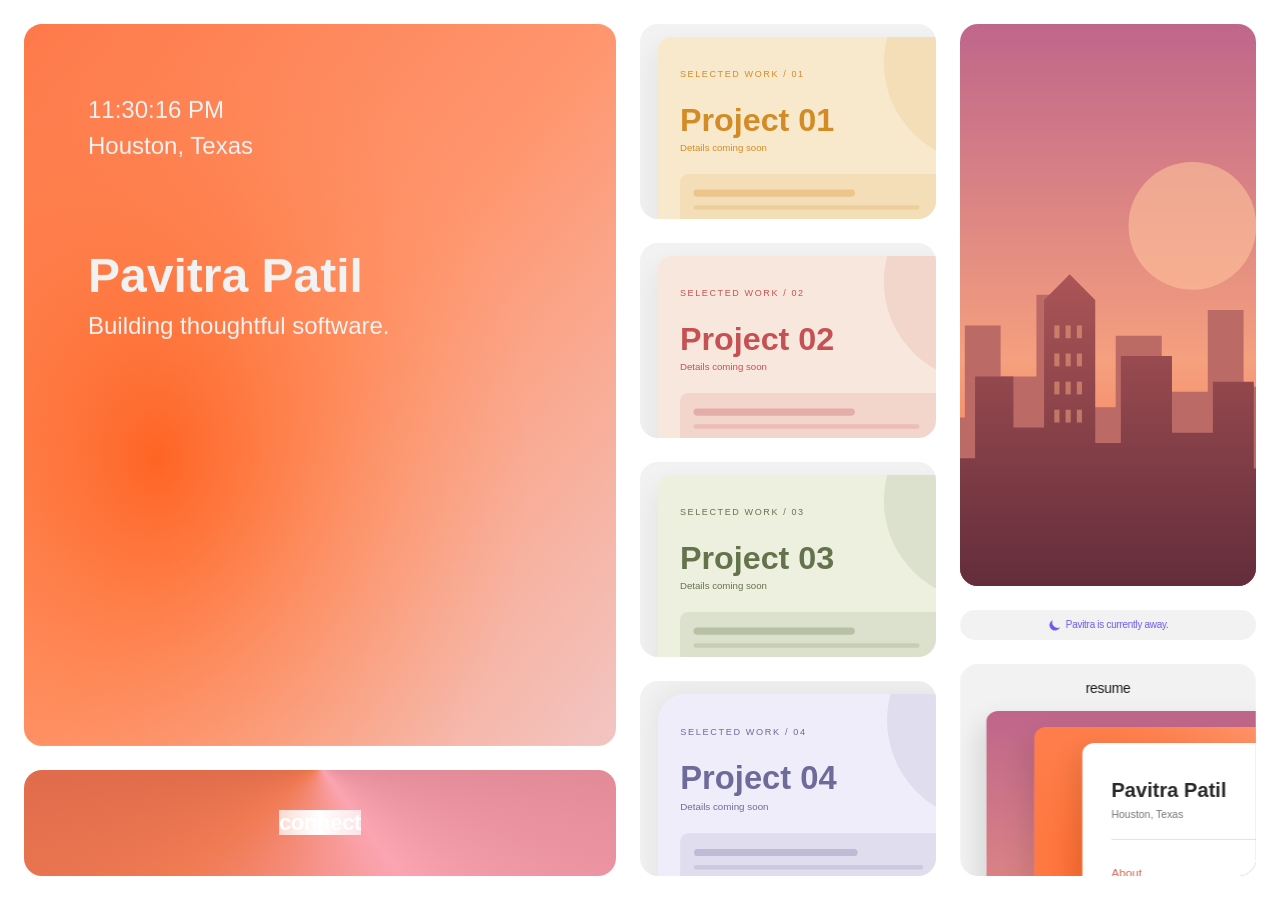
==== pavitra/index.html @ 00311134 "Added Pavitra Portfolio" ====
<!doctype html><html lang="en"><head><meta charset="utf-8"><meta name="viewport" content="width=device-width, initial-scale=1"><title>Pavitra Patil | Portfolio</title><meta name="description" content="Pavitra Patil’s portfolio. Based in Houston, Texas."><link rel="stylesheet" href="styles.css"></head><body><div id="portfolio-root"></div><template id="view-desktop">





	<div id="main"><style>html body { background: var(--token-c206656c-e94e-4eaf-8356-81ed5b4c720c, rgb(255, 255, 255)); }</style><div class="ui-n3VJY ui-1yd4yo2" style="min-height:100vh;width:auto"><div class="ui-fhmqfe"><div class="ui-jjl3dd"><a class="ui-197087o hidden-uhpedp ui-rwmyph" data-ui-appear-id="197087o" href="#" style="opacity: 1; transform: none; will-change: transform;"><div style="position:absolute;border-radius:inherit;corner-shape:inherit;top:0;right:0;bottom:0;left:0" data-ui-background-image-wrapper="true"><img width="612" height="780" src="assets/warm-gradient.svg" alt="" style="display:block;width:100%;height:100%;border-radius:inherit;corner-shape:inherit;object-position:center;object-fit:cover"></div><div class="ui-l4u3aw"><div class="ui-1452ozt"><div class="ui-23y36g" style="transform: none;"><h4 style="--ui-font-size: 24px; --ui-line-height: 36px; --ui-text-alignment: center; --ui-text-color: var(--token-f1835784-a23b-4e0b-9418-a1f648e5b172, rgb(242, 242, 242));" class="ui-text">5:32:26 PM</h4></div><div class="ui-105cyoi" style="transform:none"><h4 dir="auto" style="--ui-font-size:24px;--ui-letter-spacing:0px;--ui-line-height:36px;--ui-text-alignment:left;--ui-text-color:var(--token-f1835784-a23b-4e0b-9418-a1f648e5b172, rgb(242, 242, 242))" class="ui-text">Houston, Texas</h4></div></div><div class="ui-1uqsjm5" style="transform:none"><h4 style="--font-selector:R0Y7SW50ZXIgVGlnaHQtcmVndWxhcg==;--ui-font-family:&quot;Inter Tight&quot;, &quot;Inter Tight Placeholder&quot;, sans-serif;--ui-font-size:24px;--ui-line-height:1em;--ui-text-alignment:left;--ui-text-color:var(--token-f1835784-a23b-4e0b-9418-a1f648e5b172, rgb(242, 242, 242))" class="ui-text"> <br class="ui-text"><br class="ui-text trailing-break"></h4></div></div><div class="ui-ejfu4t"><div class="ui-13ayoe1"><div class="ui-7bbfov" style="transform:none"><h4 style="--font-selector:R0Y7SW50ZXIgVGlnaHQtcmVndWxhcg==;--ui-font-family:&quot;Inter Tight&quot;, &quot;Inter Tight Placeholder&quot;, sans-serif;--ui-font-size:24px;--ui-line-height:1em;--ui-text-alignment:left;--ui-text-color:var(--token-f1835784-a23b-4e0b-9418-a1f648e5b172, rgb(242, 242, 242))" class="ui-text"> </h4></div></div><div class="ui-6dpymq" style="transform:none"><h4 style="--font-selector:R0Y7SW50ZXIgVGlnaHQtcmVndWxhcg==;--ui-font-family:&quot;Inter Tight&quot;, &quot;Inter Tight Placeholder&quot;, sans-serif;--ui-font-size:24px;--ui-line-height:1em;--ui-text-alignment:left;--ui-text-color:var(--token-f1835784-a23b-4e0b-9418-a1f648e5b172, rgb(242, 242, 242))" class="ui-text"> <br class="ui-text"><br class="ui-text trailing-break"></h4></div></div><div class="ui-12hy88q"><div class="ui-11vezjo" style="transform:none"><h4 style="--font-selector:SW50ZXItTWVkaXVt;--ui-font-size:24px;--ui-font-weight:500;--ui-line-height:36px;--ui-text-alignment:left;--ui-text-color:var(--token-f1835784-a23b-4e0b-9418-a1f648e5b172, rgb(242, 242, 242))" class="ui-text"><span style="--ui-font-size:48px" class="ui-text"><strong class="ui-text">Pavitra Patil</strong></span><span style="--ui-font-size:48px" class="ui-text"><strong class="ui-text"><br class="ui-text"></strong></span><br class="ui-text trailing-break"></h4></div><div class="ui-1mv0j9h" style="transform:none"><h4 dir="auto" style="--ui-font-size:24px;--ui-line-height:36px;--ui-text-alignment:left;--ui-text-color:var(--token-f1835784-a23b-4e0b-9418-a1f648e5b172, rgb(242, 242, 242))" class="ui-text">Building thoughtful software.</h4></div></div></a><div class="ssr-variant hidden-uhpedp"><div class="ui-14ftai6-container" data-ui-appear-id="14ftai6" style="opacity: 1; transform: perspective(1200px); will-change: transform;"><a class="ui-aCoJp ui-5ettcn ui-v-5ettcn ui-1a1lt4l" href="#" style="width: 100%; border-radius: 18px; opacity: 1;"><div class="ui-99h82i" style="--extracted-r6o4lv: var(--token-c206656c-e94e-4eaf-8356-81ed5b4c720c, rgb(255, 255, 255)); --ui-link-text-color: rgb(0, 153, 255); --ui-link-text-decoration: underline; transform: none; opacity: 1;"><p class="ui-text" style="--font-selector:SW50ZXItU2VtaUJvbGQ=;--ui-font-size:22px;--ui-font-weight:600;--ui-letter-spacing:-0.3px;--ui-text-alignment:center;--ui-text-color:var(--extracted-r6o4lv, var(--token-c206656c-e94e-4eaf-8356-81ed5b4c720c, rgb(255, 255, 255)))"><span class="ui-text" style="background-image:radial-gradient(50% 669.4% at 50% 50%, var(--token-c206656c-e94e-4eaf-8356-81ed5b4c720c, rgb(255, 255, 255)) 0%, rgba(255, 255, 255, 0.7) 100%)">connect</span></p></div><div class="ui-1ts8u03-container" style="opacity: 1;"><div style="border-radius:0;overflow:hidden;position:absolute;inset:0"><div style="inset: -100%; position: absolute; display: flex; place-items: center; place-content: center; color: rgb(136, 85, 255); background: conic-gradient(from 45deg, rgb(240, 122, 82), rgb(199, 86, 68), rgb(210, 120, 133), rgb(251, 165, 178), rgb(240, 122, 82)); will-change: transform; transform: translateZ(0px) rotate(188.6deg);"></div><div style="position:absolute;inset:0;-webkit-backdrop-filter:blur(0px);-moz-backdrop-filter:blur(0px);backdrop-filter:blur(0px)"></div></div></div></a></div></div></div><div class="ui-1tv29j0"><div class="ssr-variant"><div class="ui-dbfm2v-container" data-ui-appear-id="dbfm2v" style="opacity: 1; transform: none; will-change: transform;"><div class="ui-b2UNb ui-9c6agw ui-v-9c6agw ui-1r8dwft" href="#" style="background-color: var(--token-f1835784-a23b-4e0b-9418-a1f648e5b172, rgb(242, 242, 242)); height: 100%; width: 100%; border-radius: 18px; transform: none; transform-origin: 50% 50% 0px;"><div class="ui-ofgcbt-container" style="opacity: 0; transform: none; transform-origin: 50% 50% 0px;"><div class="ui-ugUfB ui-1meacx9 ui-v-1meacx9" style="transform: none; transform-origin: 50% 50% 0px;"><div class="ui-1yfwvi6" style="--extracted-r6o4lv: var(--token-f1835784-a23b-4e0b-9418-a1f648e5b172, rgb(242, 242, 242)); --ui-link-text-color: rgb(0, 153, 255); --ui-link-text-decoration: underline; transform: none; transform-origin: 50% 50% 0px;"><p class="ui-text" style="--font-selector: SW50ZXItU2VtaUJvbGQ=; --ui-font-family: &quot;Inter&quot;, &quot;Inter Placeholder&quot;, sans-serif; --ui-font-weight: 600; --ui-letter-spacing: -0.3px; --ui-text-color: var(--extracted-r6o4lv, var(--token-f1835784-a23b-4e0b-9418-a1f648e5b172, rgb(242, 242, 242)));">Now</p></div><div class="ui-18q627t-container" id="TAHXC0GgH-18q627t" style="transform: none; transform-origin: 50% 50% 0px;"><div style="display: contents;"><svg xmlns="http://www.w3.org/2000/svg" width="24" height="24" viewBox="0 0 24 24" fill="none" stroke="var(--token-f1835784-a23b-4e0b-9418-a1f648e5b172, rgb(242, 242, 242))" stroke-width="2" stroke-linecap="round" stroke-linejoin="round" style="width: 100%; cursor: pointer; height: 100%;"><polyline points="9 18 15 12 9 6"></polyline></svg></div></div></div></div><div class="ui-9mi7fs" style="--border-bottom-width: 1px; --border-color: rgba(99, 99, 115, 0.2); --border-left-width: 1px; --border-right-width: 1px; --border-style: solid; --border-top-width: 1px; border-radius: 13px; box-shadow: rgba(0, 0, 0, 0.05) 0px 16px 24px 8px; transform: none; transform-origin: 50% 50% 0px;"><div style="position: absolute; border-radius: inherit; inset: 0px;" data-ui-background-image-wrapper="true"><img width="2850" height="1113" src="assets/project-1.svg" alt="" style="display: block; width: 100%; height: 100%; border-radius: inherit; object-position: left top; object-fit: cover;"></div></div></div></div></div><div class="ssr-variant"><div class="ui-147hp1b-container" data-ui-appear-id="147hp1b" style="opacity: 1; transform: none; will-change: transform;"><div class="ui-GaX9h ui-4bzcmf ui-v-4bzcmf ui-gavzs1" href="#" style="background-color: var(--token-f1835784-a23b-4e0b-9418-a1f648e5b172, rgb(242, 242, 242)); height: 100%; width: 100%; border-radius: 18px; opacity: 1;"><div class="ui-4iulb8-container" style="opacity:0"><div class="ui-ugUfB ui-1meacx9 ui-v-1meacx9" style="opacity: 1;"><div class="ui-1yfwvi6" style="--extracted-r6o4lv: var(--token-f1835784-a23b-4e0b-9418-a1f648e5b172, rgb(242, 242, 242)); --ui-link-text-color: rgb(0, 153, 255); --ui-link-text-decoration: underline; transform: none; opacity: 1;"><p class="ui-text" style="--font-selector:SW50ZXItU2VtaUJvbGQ=;--ui-font-family:&quot;Inter&quot;, &quot;Inter Placeholder&quot;, sans-serif;--ui-font-weight:600;--ui-letter-spacing:-0.3px;--ui-text-color:var(--extracted-r6o4lv, var(--token-f1835784-a23b-4e0b-9418-a1f648e5b172, rgb(242, 242, 242)))">Now</p></div><div class="ui-18q627t-container" id="ovhXJ6mHm-18q627t" style="opacity: 1;"><div style="display:contents"><svg xmlns="http://www.w3.org/2000/svg" width="24" height="24" viewBox="0 0 24 24" fill="none" stroke="var(--token-f1835784-a23b-4e0b-9418-a1f648e5b172, rgb(242, 242, 242))" stroke-width="2" stroke-linecap="round" stroke-linejoin="round" style="width: 100%; cursor: pointer; height: 100%;"><polyline points="9 18 15 12 9 6"></polyline></svg></div></div></div></div><div class="ui-1fpyazs" style="--border-bottom-width: 1px; --border-color: rgba(99, 99, 115, 0.2); --border-left-width: 1px; --border-right-width: 1px; --border-style: solid; --border-top-width: 1px; border-radius: 13px; box-shadow: rgba(0, 0, 0, 0.05) 0px 16px 24px 8px; transform: none; opacity: 1;"><div style="position:absolute;border-radius:inherit;corner-shape:inherit;top:0;right:0;bottom:0;left:0" data-ui-background-image-wrapper="true"><img width="2845" height="1093" src="assets/project-2.svg" alt="" style="display:block;width:100%;height:100%;border-radius:inherit;corner-shape:inherit;object-position:left top;object-fit:cover"></div></div></div></div></div><div class="ssr-variant"><div class="ui-lkdhw3-container" data-ui-appear-id="lkdhw3" style="opacity: 1; transform: perspective(1200px); will-change: transform;"><div class="ui-G6KWf ui-1m9pr1c ui-v-1m9pr1c ui-w8iu8w" href="#" style="background-color: var(--token-f1835784-a23b-4e0b-9418-a1f648e5b172, rgb(242, 242, 242)); height: 100%; width: 100%; border-radius: 18px; opacity: 1;"><div class="ui-1lugs02-container" style="opacity:0"><div class="ui-ugUfB ui-1meacx9 ui-v-1meacx9" style="opacity: 1;"><div class="ui-1yfwvi6" style="--extracted-r6o4lv: var(--token-f1835784-a23b-4e0b-9418-a1f648e5b172, rgb(242, 242, 242)); --ui-link-text-color: rgb(0, 153, 255); --ui-link-text-decoration: underline; transform: none; opacity: 1;"><p class="ui-text" style="--font-selector:SW50ZXItU2VtaUJvbGQ=;--ui-font-family:&quot;Inter&quot;, &quot;Inter Placeholder&quot;, sans-serif;--ui-font-weight:600;--ui-letter-spacing:-0.3px;--ui-text-color:var(--extracted-r6o4lv, var(--token-f1835784-a23b-4e0b-9418-a1f648e5b172, rgb(242, 242, 242)))">Project 02</p></div><div class="ui-18q627t-container" id="sDrx5ndLH-18q627t" style="opacity: 1;"><div style="display:contents"><svg xmlns="http://www.w3.org/2000/svg" width="24" height="24" viewBox="0 0 24 24" fill="none" stroke="var(--token-f1835784-a23b-4e0b-9418-a1f648e5b172, rgb(242, 242, 242))" stroke-width="2" stroke-linecap="round" stroke-linejoin="round" style="width: 100%; cursor: pointer; height: 100%;"><polyline points="9 18 15 12 9 6"></polyline></svg></div></div></div></div><div class="ui-1b0miq6" style="--border-bottom-width: 1px; --border-color: rgba(99, 99, 115, 0.2); --border-left-width: 1px; --border-right-width: 1px; --border-style: solid; --border-top-width: 1px; border-radius: 13px; box-shadow: rgba(0, 0, 0, 0.05) 0px 16px 24px 8px; transform: none; opacity: 1;"><div style="position:absolute;border-radius:inherit;corner-shape:inherit;top:0;right:0;bottom:0;left:0" data-ui-background-image-wrapper="true"><img width="1169" height="1029" src="assets/project-3.svg" alt="" style="display:block;width:100%;height:100%;border-radius:inherit;corner-shape:inherit;object-position:left top;object-fit:cover"></div></div></div></div></div><div class="ssr-variant"><div class="ui-1luas1f-container" data-ui-appear-id="1luas1f" style="opacity: 1; transform: none; will-change: transform;"><a class="ui-At71a ui-1f1jw25 ui-v-1f1jw25 ui-eyys3p" href="#" style="background-color: var(--token-f1835784-a23b-4e0b-9418-a1f648e5b172, rgb(242, 242, 242)); height: 100%; width: 100%; border-radius: 18px; opacity: 1;"><div class="ui-pgrl6a-container" style="opacity:0"><div class="ui-ugUfB ui-1meacx9 ui-v-1meacx9" style="opacity: 1;"><div class="ui-1yfwvi6" style="--extracted-r6o4lv: var(--token-f1835784-a23b-4e0b-9418-a1f648e5b172, rgb(242, 242, 242)); --ui-link-text-color: rgb(0, 153, 255); --ui-link-text-decoration: underline; transform: none; opacity: 1;"><p class="ui-text" style="--font-selector:SW50ZXItU2VtaUJvbGQ=;--ui-font-family:&quot;Inter&quot;, &quot;Inter Placeholder&quot;, sans-serif;--ui-font-weight:600;--ui-letter-spacing:-0.3px;--ui-text-color:var(--extracted-r6o4lv, var(--token-f1835784-a23b-4e0b-9418-a1f648e5b172, rgb(242, 242, 242)))">Now</p></div><div class="ui-18q627t-container" id="ATrlcWuvE-18q627t" style="opacity: 1;"><div style="display:contents"><svg xmlns="http://www.w3.org/2000/svg" width="24" height="24" viewBox="0 0 24 24" fill="none" stroke="var(--token-f1835784-a23b-4e0b-9418-a1f648e5b172, rgb(242, 242, 242))" stroke-width="2" stroke-linecap="round" stroke-linejoin="round" style="width: 100%; cursor: pointer; height: 100%;"><polyline points="9 18 15 12 9 6"></polyline></svg></div></div></div></div><div class="ui-cxmf29" style="--border-bottom-width: 1px; --border-color: rgba(99, 99, 115, 0); --border-left-width: 1px; --border-right-width: 1px; --border-style: solid; --border-top-width: 1px; height: auto; aspect-ratio: 1.25614 / 1; border-radius: 28px; box-shadow: rgba(0, 0, 0, 0.05) 0px 0px 24px 8px; transform: none; opacity: 1;"><div style="position:absolute;border-radius:inherit;corner-shape:inherit;top:0;right:0;bottom:0;left:0" data-ui-background-image-wrapper="true"><img width="716" height="570" src="assets/project-4.svg" alt="" style="display:block;width:100%;height:100%;border-radius:inherit;corner-shape:inherit;object-position:left top;object-fit:cover"></div></div></a></div></div></div><div class="ui-ab2fns"><div class="ssr-variant hidden-uhpedp"><a class="ui-palpvx ui-rwmyph" data-ui-appear-id="palpvx" href="#" style="opacity: 1; transform: perspective(1200px); will-change: transform;"><div style="position:absolute;border-radius:inherit;corner-shape:inherit;top:0;right:0;bottom:0;left:0" data-ui-background-image-wrapper="true"><img width="1365" height="2048" src="assets/skyline.svg" alt="" style="display:block;width:100%;height:100%;border-radius:inherit;corner-shape:inherit;object-position:center;object-fit:cover"></div></a></div><div class="ssr-variant hidden-uhpedp"><div class="ssr-variant hidden-cni8tp"><div class="ui-am2the-container" data-ui-appear-id="am2the" style="opacity: 1; transform: none; will-change: transform;"><a class="ui-PNQnN ui-yec95k ui-v-yec95k ui-fd89y1" href="#" style="background-color: var(--token-f1835784-a23b-4e0b-9418-a1f648e5b172, rgb(242, 242, 242)); width: 100%; border-radius: 18px; opacity: 1;"><div class="ui-ssjb14-container" style="opacity: 1;"><div style="display:contents"><svg viewBox="0 0 20 20" fill="currentColor" width="24" height="24" style="width: 100%; height: 100%; cursor: auto;" color="rgb(105, 92, 233)"><path d="M17.293 13.293A8 8 0 016.707 2.707a8.001 8.001 0 1010.586 10.586z"></path></svg></div></div><div class="ui-zbfec5" style="--extracted-r6o4lv: rgb(105, 92, 233); --ui-link-text-color: rgb(0, 153, 255); --ui-link-text-decoration: underline; transform: none; opacity: 1;"><p class="ui-text" style="--ui-font-size:10px;--ui-letter-spacing:-0.3px;--ui-text-alignment:center;--ui-text-color:var(--extracted-r6o4lv, rgb(105, 92, 233))">Pavitra is currently away.</p></div><div class="ui-l9xn0j" style="--extracted-r6o4lv:rgb(137, 127, 230);--ui-link-text-color:rgb(0, 153, 255);--ui-link-text-decoration:underline;opacity:0;transform:none"><p class="ui-text" style="--font-selector:SW50ZXItTWVkaXVt;--ui-font-family:&quot;Inter-Medium&quot;, &quot;Inter&quot;, sans-serif;--ui-font-size:10px;--ui-font-weight:500;--ui-letter-spacing:-0.3px;--ui-text-alignment:center;--ui-text-color:var(--extracted-r6o4lv, rgb(137, 127, 230))">Notify anyway?</p></div></a></div></div></div><div class="ssr-variant hidden-uhpedp"><div class="ssr-variant hidden-cni8tp"><div class="ui-12ow5ia-container" data-ui-appear-id="12ow5ia" style="opacity: 1; transform: none; will-change: transform;"><a class="ui-iqi59 ui-14cglxs ui-v-14cglxs ui-1byiixz" href="#" style="background-color: var(--token-f1835784-a23b-4e0b-9418-a1f648e5b172, rgb(242, 242, 242)); width: 100%; border-radius: 18px; opacity: 1;"><div class="ui-10os1iy" style="border-radius: 12px; box-shadow: rgba(0, 0, 0, 0.1) 0px 16px 24px 8px; opacity: 1;"><div style="position:absolute;border-radius:inherit;corner-shape:inherit;top:0;right:0;bottom:0;left:0" data-ui-background-image-wrapper="true"><img width="1365" height="2048" src="assets/skyline.svg" alt="" style="display:block;width:100%;height:100%;border-radius:inherit;corner-shape:inherit;object-position:left top;object-fit:cover"></div></div><div class="ui-1n4ez64" style="border-radius: 12px; box-shadow: rgba(0, 0, 0, 0.1) 0px 16px 24px 8px; opacity: 1;"><div style="position:absolute;border-radius:inherit;corner-shape:inherit;top:0;right:0;bottom:0;left:0" data-ui-background-image-wrapper="true"><img width="500" height="500" src="assets/warm-gradient.svg" alt="" style="display:block;width:100%;height:100%;border-radius:inherit;corner-shape:inherit;object-position:left center;object-fit:cover"></div></div><div class="ui-rla0g7" style="border-radius: 12px; box-shadow: rgba(0, 0, 0, 0.1) 0px 16px 24px 8px; opacity: 1;"><div style="position:absolute;border-radius:inherit;corner-shape:inherit;top:0;right:0;bottom:0;left:0" data-ui-background-image-wrapper="true"><img width="1545" height="1999" src="assets/resume.svg" alt="" style="display:block;width:100%;height:100%;border-radius:inherit;corner-shape:inherit;object-position:left top;object-fit:cover"></div></div><div class="ui-82bais" style="--extracted-r6o4lv:var(--token-13865c7f-06f5-43bf-b1c4-acd6f833be81, rgb(29, 29, 31));--ui-link-text-color:rgb(0, 153, 255);--ui-link-text-decoration:underline;opacity:1;transform:translateX(-50%)"><p class="ui-text" style="--font-selector:SW50ZXItTWVkaXVt;--ui-font-family:&quot;Inter-Medium&quot;, &quot;Inter&quot;, sans-serif;--ui-font-size:14px;--ui-font-weight:500;--ui-letter-spacing:-0.3px;--ui-text-alignment:center;--ui-text-color:var(--extracted-r6o4lv, var(--token-13865c7f-06f5-43bf-b1c4-acd6f833be81, rgb(29, 29, 31)))">resume</p></div><div class="ui-naupw2" style="--extracted-r6o4lv:var(--token-b00a0be8-dd9e-45ac-9053-165ab2aa6dcc, rgb(99, 99, 115));--ui-link-text-color:rgb(0, 153, 255);--ui-link-text-decoration:underline;opacity:0;transform:translateX(-50%)"><p class="ui-text" style="--font-selector:SW50ZXItTWVkaXVt;--ui-font-family:&quot;Inter-Medium&quot;, &quot;Inter&quot;, sans-serif;--ui-font-size:14px;--ui-font-weight:500;--ui-letter-spacing:-0.3px;--ui-text-alignment:center;--ui-text-color:var(--extracted-r6o4lv, var(--token-b00a0be8-dd9e-45ac-9053-165ab2aa6dcc, rgb(99, 99, 115)))">resume</p></div></a></div></div></div></div></div></div><div id="overlay"></div></div>







	<div id="svg-templates" style="position: absolute; overflow: hidden; bottom: 0; left: 0; width: 0; height: 0; z-index: 0; contain: strict" aria-hidden="true">
</div>





</template><template id="view-tablet">





	<div id="main"><style>html body { background: var(--token-c206656c-e94e-4eaf-8356-81ed5b4c720c, rgb(255, 255, 255)); }</style><div class="ui-n3VJY ui-1yd4yo2" style="min-height: 100vh; width: auto;"><div class="ui-fhmqfe"><div class="ui-jjl3dd"><a class="ui-197087o hidden-uhpedp ui-rwmyph" data-ui-appear-id="197087o" href="#" style="opacity: 1; transform: none; will-change: transform;"><div style="position: absolute; border-radius: inherit; inset: 0px;" data-ui-background-image-wrapper="true"><img width="612" height="780" src="assets/warm-gradient.svg" alt="" style="display: block; width: 100%; height: 100%; border-radius: inherit; object-position: center center; object-fit: cover;"></div><div class="ui-l4u3aw"><div class="ui-1452ozt"><div class="ui-23y36g" style="transform: none;"><h4 style="--ui-font-size: 24px; --ui-line-height: 36px; --ui-text-alignment: center; --ui-text-color: var(--token-f1835784-a23b-4e0b-9418-a1f648e5b172, rgb(242, 242, 242));" class="ui-text">5:37:10 PM</h4></div><div class="ui-105cyoi" style="transform: none;"><h4 dir="auto" style="--ui-font-size: 24px; --ui-letter-spacing: 0px; --ui-line-height: 36px; --ui-text-alignment: left; --ui-text-color: var(--token-f1835784-a23b-4e0b-9418-a1f648e5b172, rgb(242, 242, 242));" class="ui-text">Houston, Texas</h4></div></div><div class="ui-1uqsjm5" style="transform: none;"><h4 style="--font-selector: R0Y7SW50ZXIgVGlnaHQtcmVndWxhcg==; --ui-font-family: &quot;Inter Tight&quot;, &quot;Inter Tight Placeholder&quot;, sans-serif; --ui-font-size: 24px; --ui-line-height: 1em; --ui-text-alignment: left; --ui-text-color: var(--token-f1835784-a23b-4e0b-9418-a1f648e5b172, rgb(242, 242, 242));" class="ui-text"> <br class="ui-text"><br class="ui-text trailing-break"></h4></div></div><div class="ui-ejfu4t"><div class="ui-13ayoe1"><div class="ui-7bbfov" style="transform: none;"><h4 style="--font-selector: R0Y7SW50ZXIgVGlnaHQtcmVndWxhcg==; --ui-font-family: &quot;Inter Tight&quot;, &quot;Inter Tight Placeholder&quot;, sans-serif; --ui-font-size: 24px; --ui-line-height: 1em; --ui-text-alignment: left; --ui-text-color: var(--token-f1835784-a23b-4e0b-9418-a1f648e5b172, rgb(242, 242, 242));" class="ui-text"> </h4></div></div><div class="ui-6dpymq" style="transform: none;"><h4 style="--font-selector: R0Y7SW50ZXIgVGlnaHQtcmVndWxhcg==; --ui-font-family: &quot;Inter Tight&quot;, &quot;Inter Tight Placeholder&quot;, sans-serif; --ui-font-size: 24px; --ui-line-height: 1em; --ui-text-alignment: left; --ui-text-color: var(--token-f1835784-a23b-4e0b-9418-a1f648e5b172, rgb(242, 242, 242));" class="ui-text"> <br class="ui-text"><br class="ui-text trailing-break"></h4></div></div><div class="ui-12hy88q"><div class="ui-11vezjo" style="transform: none;"><h4 style="--font-selector: SW50ZXItTWVkaXVt; --ui-font-size: 24px; --ui-font-weight: 500; --ui-line-height: 36px; --ui-text-alignment: left; --ui-text-color: var(--token-f1835784-a23b-4e0b-9418-a1f648e5b172, rgb(242, 242, 242));" class="ui-text"><span style="--ui-font-size: 48px;" class="ui-text"><strong class="ui-text">Pavitra Patil</strong></span><span style="--ui-font-size: 48px;" class="ui-text"><strong class="ui-text"><br class="ui-text"></strong></span><br class="ui-text trailing-break"></h4></div><div class="ui-1mv0j9h" style="transform: none;"><h4 dir="auto" style="--ui-font-size: 24px; --ui-line-height: 36px; --ui-text-alignment: left; --ui-text-color: var(--token-f1835784-a23b-4e0b-9418-a1f648e5b172, rgb(242, 242, 242));" class="ui-text">Building thoughtful software.</h4></div></div></a><div class="ui-14ftai6-container" data-ui-appear-id="14ftai6" style="opacity: 1; transform: perspective(1200px); will-change: transform;"><a class="ui-aCoJp ui-5ettcn ui-v-5ettcn ui-1a1lt4l" href="#" style="width: 100%; border-radius: 18px; opacity: 1;"><div class="ui-99h82i" style="--extracted-r6o4lv: var(--token-c206656c-e94e-4eaf-8356-81ed5b4c720c, rgb(255, 255, 255)); --ui-link-text-color: rgb(0, 153, 255); --ui-link-text-decoration: underline; transform: none; opacity: 1;"><p class="ui-text" style="--font-selector: SW50ZXItU2VtaUJvbGQ=; --ui-font-weight: 600; --ui-letter-spacing: -0.3px; --ui-text-alignment: center; --ui-text-color: var(--extracted-r6o4lv, var(--token-c206656c-e94e-4eaf-8356-81ed5b4c720c, rgb(255, 255, 255))); --ui-font-size: 22px;"><span class="ui-text" style="background-image: radial-gradient(50% 669.4% at 50% 50%, var(--token-c206656c-e94e-4eaf-8356-81ed5b4c720c, rgb(255, 255, 255)) 0%, rgba(255, 255, 255, 0.7) 100%);">connect</span></p></div><div class="ui-1ts8u03-container" style="opacity: 1;"><div style="border-radius: 0px; overflow: hidden; position: absolute; inset: 0px;"><div style="inset: -100%; position: absolute; display: flex; place-items: center; place-content: center; color: rgb(136, 85, 255); background: conic-gradient(from 45deg, rgb(240, 122, 82), rgb(199, 86, 68), rgb(210, 120, 133), rgb(251, 165, 178), rgb(240, 122, 82)); will-change: transform; transform: translateZ(0px) rotate(341.45deg);"></div><div style="position: absolute; inset: 0px; backdrop-filter: blur(0px);"></div></div></div></a></div></div><div class="ui-1tv29j0"><div class="ui-dbfm2v-container" data-ui-appear-id="dbfm2v" style="opacity: 1; transform: none; will-change: transform;"><div class="ui-b2UNb ui-9c6agw ui-v-9c6agw ui-1r8dwft" href="#" style="background-color: var(--token-f1835784-a23b-4e0b-9418-a1f648e5b172, rgb(242, 242, 242)); height: 100%; width: 100%; border-radius: 18px; transform: none; transform-origin: 50% 50% 0px; opacity: 1;"><div class="ui-ofgcbt-container" style="opacity: 0; transform: none; transform-origin: 50% 50% 0px;"><div class="ui-ugUfB ui-1meacx9 ui-v-1meacx9" style="transform: none; transform-origin: 50% 50% 0px; opacity: 1;"><div class="ui-1yfwvi6" style="--extracted-r6o4lv: var(--token-f1835784-a23b-4e0b-9418-a1f648e5b172, rgb(242, 242, 242)); --ui-link-text-color: rgb(0, 153, 255); --ui-link-text-decoration: underline; transform: none; transform-origin: 50% 50% 0px; opacity: 1;"><p class="ui-text" style="--font-selector: SW50ZXItU2VtaUJvbGQ=; --ui-font-family: &quot;Inter&quot;, &quot;Inter Placeholder&quot;, sans-serif; --ui-font-weight: 600; --ui-letter-spacing: -0.3px; --ui-text-color: var(--extracted-r6o4lv, var(--token-f1835784-a23b-4e0b-9418-a1f648e5b172, rgb(242, 242, 242)));">Now</p></div><div class="ui-18q627t-container" id="TAHXC0GgH-18q627t" style="transform: none; transform-origin: 50% 50% 0px; opacity: 1;"><div style="display: contents;"><svg xmlns="http://www.w3.org/2000/svg" width="24" height="24" viewBox="0 0 24 24" fill="none" stroke="var(--token-f1835784-a23b-4e0b-9418-a1f648e5b172, rgb(242, 242, 242))" stroke-width="2" stroke-linecap="round" stroke-linejoin="round" style="width: 100%; cursor: pointer; height: 100%;"><polyline points="9 18 15 12 9 6"></polyline></svg></div></div></div></div><div class="ui-9mi7fs" style="--border-bottom-width: 1px; --border-color: rgba(99, 99, 115, 0.2); --border-left-width: 1px; --border-right-width: 1px; --border-style: solid; --border-top-width: 1px; border-radius: 13px; box-shadow: rgba(0, 0, 0, 0.05) 0px 16px 24px 8px; transform: none; transform-origin: 50% 50% 0px; opacity: 1;"><div style="position: absolute; border-radius: inherit; inset: 0px;" data-ui-background-image-wrapper="true"><img width="2850" height="1113" src="assets/project-1.svg" alt="" style="display: block; width: 100%; height: 100%; border-radius: inherit; object-position: left top; object-fit: cover;"></div></div></div></div><div class="ui-147hp1b-container" data-ui-appear-id="147hp1b" style="opacity: 1; transform: none; will-change: transform;"><div class="ui-GaX9h ui-4bzcmf ui-v-4bzcmf ui-gavzs1" href="#" style="background-color: var(--token-f1835784-a23b-4e0b-9418-a1f648e5b172, rgb(242, 242, 242)); height: 100%; width: 100%; border-radius: 18px; transform: none; transform-origin: 50% 50% 0px; opacity: 1;"><div class="ui-4iulb8-container" style="opacity: 0; transform: none; transform-origin: 50% 50% 0px;"><div class="ui-ugUfB ui-1meacx9 ui-v-1meacx9" style="transform: none; transform-origin: 50% 50% 0px; opacity: 1;"><div class="ui-1yfwvi6" style="--extracted-r6o4lv: var(--token-f1835784-a23b-4e0b-9418-a1f648e5b172, rgb(242, 242, 242)); --ui-link-text-color: rgb(0, 153, 255); --ui-link-text-decoration: underline; transform: none; transform-origin: 50% 50% 0px; opacity: 1;"><p class="ui-text" style="--font-selector: SW50ZXItU2VtaUJvbGQ=; --ui-font-family: &quot;Inter&quot;, &quot;Inter Placeholder&quot;, sans-serif; --ui-font-weight: 600; --ui-letter-spacing: -0.3px; --ui-text-color: var(--extracted-r6o4lv, var(--token-f1835784-a23b-4e0b-9418-a1f648e5b172, rgb(242, 242, 242)));">Now</p></div><div class="ui-18q627t-container" id="ovhXJ6mHm-18q627t" style="transform: none; transform-origin: 50% 50% 0px; opacity: 1;"><div style="display: contents;"><svg xmlns="http://www.w3.org/2000/svg" width="24" height="24" viewBox="0 0 24 24" fill="none" stroke="var(--token-f1835784-a23b-4e0b-9418-a1f648e5b172, rgb(242, 242, 242))" stroke-width="2" stroke-linecap="round" stroke-linejoin="round" style="width: 100%; cursor: pointer; height: 100%;"><polyline points="9 18 15 12 9 6"></polyline></svg></div></div></div></div><div class="ui-1fpyazs" style="--border-bottom-width: 1px; --border-color: rgba(99, 99, 115, 0.2); --border-left-width: 1px; --border-right-width: 1px; --border-style: solid; --border-top-width: 1px; border-radius: 13px; box-shadow: rgba(0, 0, 0, 0.05) 0px 16px 24px 8px; transform: none; transform-origin: 50% 50% 0px; opacity: 1;"><div style="position: absolute; border-radius: inherit; inset: 0px;" data-ui-background-image-wrapper="true"><img width="2845" height="1093" src="assets/project-2.svg" alt="" style="display: block; width: 100%; height: 100%; border-radius: inherit; object-position: left top; object-fit: cover;"></div></div></div></div><div class="ui-lkdhw3-container" data-ui-appear-id="lkdhw3" style="opacity: 1; transform: perspective(1200px); will-change: transform;"><div class="ui-G6KWf ui-1m9pr1c ui-v-1m9pr1c ui-w8iu8w" href="#" style="background-color: var(--token-f1835784-a23b-4e0b-9418-a1f648e5b172, rgb(242, 242, 242)); height: 100%; width: 100%; border-radius: 18px; opacity: 1;"><div class="ui-1lugs02-container" style="opacity: 0;"><div class="ui-ugUfB ui-1meacx9 ui-v-1meacx9" style="opacity: 1;"><div class="ui-1yfwvi6" style="--extracted-r6o4lv: var(--token-f1835784-a23b-4e0b-9418-a1f648e5b172, rgb(242, 242, 242)); --ui-link-text-color: rgb(0, 153, 255); --ui-link-text-decoration: underline; transform: none; opacity: 1;"><p class="ui-text" style="--font-selector: SW50ZXItU2VtaUJvbGQ=; --ui-font-family: &quot;Inter&quot;, &quot;Inter Placeholder&quot;, sans-serif; --ui-font-weight: 600; --ui-letter-spacing: -0.3px; --ui-text-color: var(--extracted-r6o4lv, var(--token-f1835784-a23b-4e0b-9418-a1f648e5b172, rgb(242, 242, 242)));">Project 02</p></div><div class="ui-18q627t-container" id="sDrx5ndLH-18q627t" style="opacity: 1;"><div style="display: contents;"><svg xmlns="http://www.w3.org/2000/svg" width="24" height="24" viewBox="0 0 24 24" fill="none" stroke="var(--token-f1835784-a23b-4e0b-9418-a1f648e5b172, rgb(242, 242, 242))" stroke-width="2" stroke-linecap="round" stroke-linejoin="round" style="width: 100%; cursor: pointer; height: 100%;"><polyline points="9 18 15 12 9 6"></polyline></svg></div></div></div></div><div class="ui-1b0miq6" style="--border-bottom-width: 1px; --border-color: rgba(99, 99, 115, 0.2); --border-left-width: 1px; --border-right-width: 1px; --border-style: solid; --border-top-width: 1px; border-radius: 13px; box-shadow: rgba(0, 0, 0, 0.05) 0px 16px 24px 8px; transform: none; opacity: 1;"><div style="position: absolute; border-radius: inherit; inset: 0px;" data-ui-background-image-wrapper="true"><img width="1169" height="1029" src="assets/project-3.svg" alt="" style="display: block; width: 100%; height: 100%; border-radius: inherit; object-position: left top; object-fit: cover;"></div></div></div></div><div class="ui-1luas1f-container" data-ui-appear-id="1luas1f" style="opacity: 1; transform: none; will-change: transform;"><a class="ui-At71a ui-1f1jw25 ui-v-1f1jw25 ui-eyys3p" href="#" style="background-color: var(--token-f1835784-a23b-4e0b-9418-a1f648e5b172, rgb(242, 242, 242)); height: 100%; width: 100%; border-radius: 18px; opacity: 1;"><div class="ui-pgrl6a-container" style="opacity: 0;"><div class="ui-ugUfB ui-1meacx9 ui-v-1meacx9" style="opacity: 1;"><div class="ui-1yfwvi6" style="--extracted-r6o4lv: var(--token-f1835784-a23b-4e0b-9418-a1f648e5b172, rgb(242, 242, 242)); --ui-link-text-color: rgb(0, 153, 255); --ui-link-text-decoration: underline; transform: none; opacity: 1;"><p class="ui-text" style="--font-selector: SW50ZXItU2VtaUJvbGQ=; --ui-font-family: &quot;Inter&quot;, &quot;Inter Placeholder&quot;, sans-serif; --ui-font-weight: 600; --ui-letter-spacing: -0.3px; --ui-text-color: var(--extracted-r6o4lv, var(--token-f1835784-a23b-4e0b-9418-a1f648e5b172, rgb(242, 242, 242)));">Now</p></div><div class="ui-18q627t-container" id="ATrlcWuvE-18q627t" style="opacity: 1;"><div style="display: contents;"><svg xmlns="http://www.w3.org/2000/svg" width="24" height="24" viewBox="0 0 24 24" fill="none" stroke="var(--token-f1835784-a23b-4e0b-9418-a1f648e5b172, rgb(242, 242, 242))" stroke-width="2" stroke-linecap="round" stroke-linejoin="round" style="width: 100%; cursor: pointer; height: 100%;"><polyline points="9 18 15 12 9 6"></polyline></svg></div></div></div></div><div class="ui-cxmf29" style="--border-bottom-width: 1px; --border-color: rgba(99, 99, 115, 0); --border-left-width: 1px; --border-right-width: 1px; --border-style: solid; --border-top-width: 1px; height: auto; aspect-ratio: 1.25614 / 1; border-radius: 28px; box-shadow: rgba(0, 0, 0, 0.05) 0px 0px 24px 8px; transform: none; opacity: 1;"><div style="position: absolute; border-radius: inherit; inset: 0px;" data-ui-background-image-wrapper="true"><img width="716" height="570" src="assets/project-4.svg" alt="" style="display: block; width: 100%; height: 100%; border-radius: inherit; object-position: left top; object-fit: cover;"></div></div></a></div></div><div class="ui-ab2fns"><a class="ui-palpvx ui-rwmyph" data-ui-appear-id="palpvx" href="#" style="opacity: 1; transform: perspective(1200px); will-change: transform;"><div style="position: absolute; border-radius: inherit; inset: 0px;" data-ui-background-image-wrapper="true"><img width="1365" height="2048" src="assets/skyline.svg" alt="" style="display: block; width: 100%; height: 100%; border-radius: inherit; object-position: center center; object-fit: cover;"></div></a><div class="ui-am2the-container" data-ui-appear-id="am2the" style="opacity: 1; transform: none; will-change: transform;"><a class="ui-PNQnN ui-yec95k ui-v-yec95k ui-fd89y1" href="#" style="background-color: var(--token-f1835784-a23b-4e0b-9418-a1f648e5b172, rgb(242, 242, 242)); width: 100%; border-radius: 18px; opacity: 1;"><div class="ui-ssjb14-container" style="opacity: 1;"><div style="display: contents;"><svg viewBox="0 0 20 20" fill="currentColor" width="24" height="24" style="width: 100%; height: 100%; cursor: auto;" color="rgb(105, 92, 233)"><path d="M17.293 13.293A8 8 0 016.707 2.707a8.001 8.001 0 1010.586 10.586z"></path></svg></div></div><div class="ui-zbfec5" style="--extracted-r6o4lv: rgb(105, 92, 233); --ui-link-text-color: rgb(0, 153, 255); --ui-link-text-decoration: underline; transform: none; opacity: 1;"><p class="ui-text" style="--ui-font-size: 10px; --ui-letter-spacing: -0.3px; --ui-text-alignment: center; --ui-text-color: var(--extracted-r6o4lv, rgb(105, 92, 233));">Pavitra is currently away.</p></div><div class="ui-l9xn0j" style="--extracted-r6o4lv: rgb(137, 127, 230); --ui-link-text-color: rgb(0, 153, 255); --ui-link-text-decoration: underline; opacity: 0; transform: none;"><p class="ui-text" style="--font-selector: SW50ZXItTWVkaXVt; --ui-font-family: &quot;Inter-Medium&quot;, &quot;Inter&quot;, sans-serif; --ui-font-size: 10px; --ui-font-weight: 500; --ui-letter-spacing: -0.3px; --ui-text-alignment: center; --ui-text-color: var(--extracted-r6o4lv, rgb(137, 127, 230));">Notify anyway?</p></div></a></div><div class="ui-12ow5ia-container" data-ui-appear-id="12ow5ia" style="opacity: 1; transform: none; will-change: transform;"><a class="ui-iqi59 ui-14cglxs ui-v-14cglxs ui-1byiixz" href="#" style="background-color: var(--token-f1835784-a23b-4e0b-9418-a1f648e5b172, rgb(242, 242, 242)); width: 100%; border-radius: 18px; opacity: 1;"><div class="ui-10os1iy" style="border-radius: 12px; box-shadow: rgba(0, 0, 0, 0.1) 0px 16px 24px 8px; opacity: 1;"><div style="position: absolute; border-radius: inherit; inset: 0px;" data-ui-background-image-wrapper="true"><img width="1365" height="2048" src="assets/skyline.svg" alt="" style="display: block; width: 100%; height: 100%; border-radius: inherit; object-position: left top; object-fit: cover;"></div></div><div class="ui-1n4ez64" style="border-radius: 12px; box-shadow: rgba(0, 0, 0, 0.1) 0px 16px 24px 8px; opacity: 1;"><div style="position: absolute; border-radius: inherit; inset: 0px;" data-ui-background-image-wrapper="true"><img width="500" height="500" src="assets/warm-gradient.svg" alt="" style="display: block; width: 100%; height: 100%; border-radius: inherit; object-position: left center; object-fit: cover;"></div></div><div class="ui-rla0g7" style="border-radius: 12px; box-shadow: rgba(0, 0, 0, 0.1) 0px 16px 24px 8px; opacity: 1;"><div style="position: absolute; border-radius: inherit; inset: 0px;" data-ui-background-image-wrapper="true"><img width="1545" height="1999" src="assets/resume.svg" alt="" style="display: block; width: 100%; height: 100%; border-radius: inherit; object-position: left top; object-fit: cover;"></div></div><div class="ui-82bais" style="--extracted-r6o4lv: var(--token-13865c7f-06f5-43bf-b1c4-acd6f833be81, rgb(29, 29, 31)); --ui-link-text-color: rgb(0, 153, 255); --ui-link-text-decoration: underline; opacity: 1; transform: translateX(-50%);"><p class="ui-text" style="--font-selector: SW50ZXItTWVkaXVt; --ui-font-family: &quot;Inter-Medium&quot;, &quot;Inter&quot;, sans-serif; --ui-font-size: 14px; --ui-font-weight: 500; --ui-letter-spacing: -0.3px; --ui-text-alignment: center; --ui-text-color: var(--extracted-r6o4lv, var(--token-13865c7f-06f5-43bf-b1c4-acd6f833be81, rgb(29, 29, 31)));">resume</p></div><div class="ui-naupw2" style="--extracted-r6o4lv: var(--token-b00a0be8-dd9e-45ac-9053-165ab2aa6dcc, rgb(99, 99, 115)); --ui-link-text-color: rgb(0, 153, 255); --ui-link-text-decoration: underline; opacity: 0; transform: translateX(-50%);"><p class="ui-text" style="--font-selector: SW50ZXItTWVkaXVt; --ui-font-family: &quot;Inter-Medium&quot;, &quot;Inter&quot;, sans-serif; --ui-font-size: 14px; --ui-font-weight: 500; --ui-letter-spacing: -0.3px; --ui-text-alignment: center; --ui-text-color: var(--extracted-r6o4lv, var(--token-b00a0be8-dd9e-45ac-9053-165ab2aa6dcc, rgb(99, 99, 115)));">resume</p></div></a></div></div></div></div><div id="overlay"></div><div class="ui-P0Rx6 ui-YCmdz ui-ggx137 ui-pointer-events-none ui-v-ggx137" style="background-color: var(--token-f1835784-a23b-4e0b-9418-a1f648e5b172, rgb(242, 242, 242)); position: fixed; top: 0px; left: 0px; z-index: 13; pointer-events: none; border-radius: 18px; opacity: 1; transform: translate(-50%, -50%) translateX(364px) translateY(528px);"><div class="ui-11hecqc-container" style="opacity: 1;"><div style="position: relative; width: 100%; height: 100%; display: flex; justify-content: center; align-items: center; overflow: hidden; background: rgba(235, 235, 235, 0); padding: 15px; border-radius: 8px;"></div></div><div class="ui-rwxicu" style="opacity: 1;"><div class="ui-1f700ii" style="--ui-link-text-color: rgb(0, 153, 255); --ui-link-text-decoration: underline; transform: none; opacity: 1;"><p class="ui-text ui-styles-preset-kzgc6c">about</p></div><div class="ui-69b9nx-container" style="opacity: 1;"><div style="display: contents;"><svg xmlns="http://www.w3.org/2000/svg" width="24" height="24" viewBox="0 0 24 24" fill="none" stroke="var(--token-b00a0be8-dd9e-45ac-9053-165ab2aa6dcc, rgb(99, 99, 115))" stroke-width="2" stroke-linecap="round" stroke-linejoin="round" style="width: 100%; cursor: auto; height: 100%;"><line x1="5" y1="12" x2="19" y2="12"></line><polyline points="12 5 19 12 12 19"></polyline></svg></div></div></div></div></div>







	<div id="svg-templates" style="position: absolute; overflow: hidden; bottom: 0; left: 0; width: 0; height: 0; z-index: 0; contain: strict" aria-hidden="true">
</div>





</template><template id="view-mobile">





	<div id="main"><style>html body { background: var(--token-c206656c-e94e-4eaf-8356-81ed5b4c720c, rgb(255, 255, 255)); }</style><div class="ui-n3VJY ui-1yd4yo2" style="min-height: 100vh; width: auto;"><div class="ui-fhmqfe"><div class="ui-jjl3dd"><a class="ui-cv7xn6 hidden-1yd4yo2 hidden-cni8tp ui-rwmyph" data-ui-appear-id="cv7xn6" href="#" style="opacity: 1; transform: none; will-change: transform;"><div style="position: absolute; border-radius: inherit; inset: 0px;" data-ui-background-image-wrapper="true"><img width="612" height="780" src="assets/warm-gradient.svg" alt="" style="display: block; width: 100%; height: 100%; border-radius: inherit; object-position: center center; object-fit: cover;"></div><div class="ui-1q35lg1"><div class="ui-2ol68t"><div class="ui-1bel8y8" style="transform: none;"><h4 style="--font-selector: R0Y7SW50ZXIgVGlnaHQtcmVndWxhcg==; --ui-font-family: &quot;Inter Tight&quot;, &quot;Inter Tight Placeholder&quot;, sans-serif; --ui-font-size: 24px; --ui-line-height: 1em; --ui-text-alignment: left; --ui-text-color: var(--token-f1835784-a23b-4e0b-9418-a1f648e5b172, rgb(242, 242, 242));" class="ui-text"> </h4></div></div><div class="ui-4lb1hz" style="transform: none;"><h4 style="--font-selector: R0Y7SW50ZXIgVGlnaHQtcmVndWxhcg==; --ui-font-family: &quot;Inter Tight&quot;, &quot;Inter Tight Placeholder&quot;, sans-serif; --ui-font-size: 24px; --ui-line-height: 1em; --ui-text-alignment: left; --ui-text-color: var(--token-f1835784-a23b-4e0b-9418-a1f648e5b172, rgb(242, 242, 242));" class="ui-text"> <br class="ui-text"><br class="ui-text trailing-break"></h4></div></div><div class="ui-kms6z4"><div class="ui-1r3qn0l" style="justify-content: center; transform: none;"><h4 dir="auto" style="--ui-font-size: 24px; --ui-line-height: 1em; --ui-text-alignment: center; --ui-text-color: rgb(243, 201, 189);" class="ui-text"><strong class="ui-text">Pavitra Patil</strong></h4></div></div></a><div class="ui-14ftai6-container" data-ui-appear-id="14ftai6" style="opacity: 1; transform: perspective(1200px); will-change: transform;"><a class="ui-aCoJp ui-5ettcn ui-v-jceh6j ui-1a1lt4l" href="#" style="width: 100%; border-radius: 18px; opacity: 1;"><div class="ui-99h82i" style="--extracted-r6o4lv: var(--token-c206656c-e94e-4eaf-8356-81ed5b4c720c, rgb(255, 255, 255)); --ui-link-text-color: rgb(0, 153, 255); --ui-link-text-decoration: underline; transform: none; opacity: 1;"><p class="ui-text" style="--font-selector: SW50ZXItU2VtaUJvbGQ=; --ui-font-weight: 600; --ui-letter-spacing: -0.3px; --ui-text-alignment: center; --ui-text-color: var(--extracted-r6o4lv, var(--token-c206656c-e94e-4eaf-8356-81ed5b4c720c, rgb(255, 255, 255)));"><span class="ui-text" style="background-image: radial-gradient(50% 669.4% at 50% 50%, var(--token-c206656c-e94e-4eaf-8356-81ed5b4c720c, rgb(255, 255, 255)) 0%, rgba(255, 255, 255, 0.7) 100%);">connect</span></p></div><div class="ui-1ts8u03-container" style="opacity: 1;"><div style="border-radius: 0px; overflow: hidden; position: absolute; inset: 0px;"><div style="inset: -100%; position: absolute; display: flex; place-items: center; place-content: center; color: rgb(136, 85, 255); background: conic-gradient(from 45deg, rgb(240, 122, 82), rgb(199, 86, 68), rgb(210, 120, 133), rgb(251, 165, 178), rgb(240, 122, 82)); will-change: transform; transform: translateZ(0px) rotate(47.4deg);"></div><div style="position: absolute; inset: 0px; backdrop-filter: blur(0px);"></div></div></div></a></div></div><div class="ui-1tv29j0"><div class="ui-dbfm2v-container" data-ui-appear-id="dbfm2v" style="opacity: 1; transform: none; will-change: transform;"><div class="ui-b2UNb ui-9c6agw ui-v-9c6agw ui-1r8dwft" href="#" style="background-color: var(--token-f1835784-a23b-4e0b-9418-a1f648e5b172, rgb(242, 242, 242)); height: 100%; width: 100%; border-radius: 18px; transform: none; transform-origin: 50% 50% 0px; opacity: 1;"><div class="ui-ofgcbt-container" style="opacity: 0; transform: none; transform-origin: 50% 50% 0px;"><div class="ui-ugUfB ui-1meacx9 ui-v-1meacx9" style="transform: none; transform-origin: 50% 50% 0px; opacity: 1;"><div class="ui-1yfwvi6" style="--extracted-r6o4lv: var(--token-f1835784-a23b-4e0b-9418-a1f648e5b172, rgb(242, 242, 242)); --ui-link-text-color: rgb(0, 153, 255); --ui-link-text-decoration: underline; transform: none; transform-origin: 50% 50% 0px; opacity: 1;"><p class="ui-text" style="--font-selector: SW50ZXItU2VtaUJvbGQ=; --ui-font-family: &quot;Inter&quot;, &quot;Inter Placeholder&quot;, sans-serif; --ui-font-weight: 600; --ui-letter-spacing: -0.3px; --ui-text-color: var(--extracted-r6o4lv, var(--token-f1835784-a23b-4e0b-9418-a1f648e5b172, rgb(242, 242, 242)));">Now</p></div><div class="ui-18q627t-container" id="TAHXC0GgH-18q627t" style="transform: none; transform-origin: 50% 50% 0px; opacity: 1;"><div style="display: contents;"><svg xmlns="http://www.w3.org/2000/svg" width="24" height="24" viewBox="0 0 24 24" fill="none" stroke="var(--token-f1835784-a23b-4e0b-9418-a1f648e5b172, rgb(242, 242, 242))" stroke-width="2" stroke-linecap="round" stroke-linejoin="round" style="width: 100%; cursor: pointer; height: 100%;"><polyline points="9 18 15 12 9 6"></polyline></svg></div></div></div></div><div class="ui-9mi7fs" style="--border-bottom-width: 1px; --border-color: rgba(99, 99, 115, 0.2); --border-left-width: 1px; --border-right-width: 1px; --border-style: solid; --border-top-width: 1px; border-radius: 13px; box-shadow: rgba(0, 0, 0, 0.05) 0px 16px 24px 8px; transform: none; transform-origin: 50% 50% 0px; opacity: 1;"><div style="position: absolute; border-radius: inherit; inset: 0px;" data-ui-background-image-wrapper="true"><img width="2850" height="1113" src="assets/project-1.svg" alt="" style="display: block; width: 100%; height: 100%; border-radius: inherit; object-position: left top; object-fit: cover;"></div></div></div></div><div class="ui-147hp1b-container" data-ui-appear-id="147hp1b" style="opacity: 1; transform: none; will-change: transform;"><div class="ui-GaX9h ui-4bzcmf ui-v-4bzcmf ui-gavzs1" href="#" style="background-color: var(--token-f1835784-a23b-4e0b-9418-a1f648e5b172, rgb(242, 242, 242)); height: 100%; width: 100%; border-radius: 18px; transform: none; transform-origin: 50% 50% 0px; opacity: 1;"><div class="ui-4iulb8-container" style="opacity: 0; transform: none; transform-origin: 50% 50% 0px;"><div class="ui-ugUfB ui-1meacx9 ui-v-1meacx9" style="transform: none; transform-origin: 50% 50% 0px; opacity: 1;"><div class="ui-1yfwvi6" style="--extracted-r6o4lv: var(--token-f1835784-a23b-4e0b-9418-a1f648e5b172, rgb(242, 242, 242)); --ui-link-text-color: rgb(0, 153, 255); --ui-link-text-decoration: underline; transform: none; transform-origin: 50% 50% 0px; opacity: 1;"><p class="ui-text" style="--font-selector: SW50ZXItU2VtaUJvbGQ=; --ui-font-family: &quot;Inter&quot;, &quot;Inter Placeholder&quot;, sans-serif; --ui-font-weight: 600; --ui-letter-spacing: -0.3px; --ui-text-color: var(--extracted-r6o4lv, var(--token-f1835784-a23b-4e0b-9418-a1f648e5b172, rgb(242, 242, 242)));">Now</p></div><div class="ui-18q627t-container" id="ovhXJ6mHm-18q627t" style="transform: none; transform-origin: 50% 50% 0px; opacity: 1;"><div style="display: contents;"><svg xmlns="http://www.w3.org/2000/svg" width="24" height="24" viewBox="0 0 24 24" fill="none" stroke="var(--token-f1835784-a23b-4e0b-9418-a1f648e5b172, rgb(242, 242, 242))" stroke-width="2" stroke-linecap="round" stroke-linejoin="round" style="width: 100%; cursor: pointer; height: 100%;"><polyline points="9 18 15 12 9 6"></polyline></svg></div></div></div></div><div class="ui-1fpyazs" style="--border-bottom-width: 1px; --border-color: rgba(99, 99, 115, 0.2); --border-left-width: 1px; --border-right-width: 1px; --border-style: solid; --border-top-width: 1px; border-radius: 13px; box-shadow: rgba(0, 0, 0, 0.05) 0px 16px 24px 8px; transform: none; transform-origin: 50% 50% 0px; opacity: 1;"><div style="position: absolute; border-radius: inherit; inset: 0px;" data-ui-background-image-wrapper="true"><img width="2845" height="1093" src="assets/project-2.svg" alt="" style="display: block; width: 100%; height: 100%; border-radius: inherit; object-position: left top; object-fit: cover;"></div></div></div></div><div class="ui-lkdhw3-container" data-ui-appear-id="lkdhw3" style="opacity: 1; transform: perspective(1200px); will-change: transform;"><div class="ui-G6KWf ui-1m9pr1c ui-v-1m9pr1c ui-w8iu8w" href="#" style="background-color: var(--token-f1835784-a23b-4e0b-9418-a1f648e5b172, rgb(242, 242, 242)); height: 100%; width: 100%; border-radius: 18px; opacity: 1;"><div class="ui-1lugs02-container" style="opacity: 0;"><div class="ui-ugUfB ui-1meacx9 ui-v-1meacx9" style="opacity: 1;"><div class="ui-1yfwvi6" style="--extracted-r6o4lv: var(--token-f1835784-a23b-4e0b-9418-a1f648e5b172, rgb(242, 242, 242)); --ui-link-text-color: rgb(0, 153, 255); --ui-link-text-decoration: underline; transform: none; opacity: 1;"><p class="ui-text" style="--font-selector: SW50ZXItU2VtaUJvbGQ=; --ui-font-family: &quot;Inter&quot;, &quot;Inter Placeholder&quot;, sans-serif; --ui-font-weight: 600; --ui-letter-spacing: -0.3px; --ui-text-color: var(--extracted-r6o4lv, var(--token-f1835784-a23b-4e0b-9418-a1f648e5b172, rgb(242, 242, 242)));">Project 02</p></div><div class="ui-18q627t-container" id="sDrx5ndLH-18q627t" style="opacity: 1;"><div style="display: contents;"><svg xmlns="http://www.w3.org/2000/svg" width="24" height="24" viewBox="0 0 24 24" fill="none" stroke="var(--token-f1835784-a23b-4e0b-9418-a1f648e5b172, rgb(242, 242, 242))" stroke-width="2" stroke-linecap="round" stroke-linejoin="round" style="width: 100%; cursor: pointer; height: 100%;"><polyline points="9 18 15 12 9 6"></polyline></svg></div></div></div></div><div class="ui-1b0miq6" style="--border-bottom-width: 1px; --border-color: rgba(99, 99, 115, 0.2); --border-left-width: 1px; --border-right-width: 1px; --border-style: solid; --border-top-width: 1px; border-radius: 13px; box-shadow: rgba(0, 0, 0, 0.05) 0px 16px 24px 8px; transform: none; opacity: 1;"><div style="position: absolute; border-radius: inherit; inset: 0px;" data-ui-background-image-wrapper="true"><img width="1169" height="1029" src="assets/project-3.svg" alt="" style="display: block; width: 100%; height: 100%; border-radius: inherit; object-position: left top; object-fit: cover;"></div></div></div></div><div class="ui-1luas1f-container" data-ui-appear-id="1luas1f" style="opacity: 1; transform: none; will-change: transform;"><a class="ui-At71a ui-1f1jw25 ui-v-1f1jw25 ui-eyys3p" href="#" style="background-color: var(--token-f1835784-a23b-4e0b-9418-a1f648e5b172, rgb(242, 242, 242)); height: 100%; width: 100%; border-radius: 18px; opacity: 1;"><div class="ui-pgrl6a-container" style="opacity: 0;"><div class="ui-ugUfB ui-1meacx9 ui-v-1meacx9" style="opacity: 1;"><div class="ui-1yfwvi6" style="--extracted-r6o4lv: var(--token-f1835784-a23b-4e0b-9418-a1f648e5b172, rgb(242, 242, 242)); --ui-link-text-color: rgb(0, 153, 255); --ui-link-text-decoration: underline; transform: none; opacity: 1;"><p class="ui-text" style="--font-selector: SW50ZXItU2VtaUJvbGQ=; --ui-font-family: &quot;Inter&quot;, &quot;Inter Placeholder&quot;, sans-serif; --ui-font-weight: 600; --ui-letter-spacing: -0.3px; --ui-text-color: var(--extracted-r6o4lv, var(--token-f1835784-a23b-4e0b-9418-a1f648e5b172, rgb(242, 242, 242)));">Now</p></div><div class="ui-18q627t-container" id="ATrlcWuvE-18q627t" style="opacity: 1;"><div style="display: contents;"><svg xmlns="http://www.w3.org/2000/svg" width="24" height="24" viewBox="0 0 24 24" fill="none" stroke="var(--token-f1835784-a23b-4e0b-9418-a1f648e5b172, rgb(242, 242, 242))" stroke-width="2" stroke-linecap="round" stroke-linejoin="round" style="width: 100%; cursor: pointer; height: 100%;"><polyline points="9 18 15 12 9 6"></polyline></svg></div></div></div></div><div class="ui-cxmf29" style="--border-bottom-width: 1px; --border-color: rgba(99, 99, 115, 0); --border-left-width: 1px; --border-right-width: 1px; --border-style: solid; --border-top-width: 1px; height: auto; aspect-ratio: 1.25614 / 1; border-radius: 28px; box-shadow: rgba(0, 0, 0, 0.05) 0px 0px 24px 8px; transform: none; opacity: 1;"><div style="position: absolute; border-radius: inherit; inset: 0px;" data-ui-background-image-wrapper="true"><img width="716" height="570" src="assets/project-4.svg" alt="" style="display: block; width: 100%; height: 100%; border-radius: inherit; object-position: left top; object-fit: cover;"></div></div></a></div></div><div class="ui-ab2fns"><a class="ui-palpvx ui-rwmyph" data-ui-appear-id="palpvx" href="#" style="opacity: 1; transform: perspective(1200px); will-change: transform;"><div style="position: absolute; border-radius: inherit; inset: 0px;" data-ui-background-image-wrapper="true"><img width="1365" height="2048" src="assets/skyline.svg" alt="" style="display: block; width: 100%; height: 100%; border-radius: inherit; object-position: center center; object-fit: cover;"></div></a><div class="ui-am2the-container" data-ui-appear-id="am2the" style="opacity: 1; transform: none; will-change: transform;"><a class="ui-PNQnN ui-yec95k ui-v-yec95k ui-fd89y1" href="#" style="background-color: var(--token-f1835784-a23b-4e0b-9418-a1f648e5b172, rgb(242, 242, 242)); width: 100%; border-radius: 18px; opacity: 1;"><div class="ui-ssjb14-container" style="opacity: 1;"><div style="display: contents;"><svg viewBox="0 0 20 20" fill="currentColor" width="24" height="24" style="width: 100%; height: 100%; cursor: auto;" color="rgb(105, 92, 233)"><path d="M17.293 13.293A8 8 0 016.707 2.707a8.001 8.001 0 1010.586 10.586z"></path></svg></div></div><div class="ui-zbfec5" style="--extracted-r6o4lv: rgb(105, 92, 233); --ui-link-text-color: rgb(0, 153, 255); --ui-link-text-decoration: underline; transform: none; opacity: 1;"><p class="ui-text" style="--ui-font-size: 10px; --ui-letter-spacing: -0.3px; --ui-text-alignment: center; --ui-text-color: var(--extracted-r6o4lv, rgb(105, 92, 233));">Pavitra is currently away.</p></div><div class="ui-l9xn0j" style="--extracted-r6o4lv: rgb(137, 127, 230); --ui-link-text-color: rgb(0, 153, 255); --ui-link-text-decoration: underline; opacity: 0; transform: none;"><p class="ui-text" style="--font-selector: SW50ZXItTWVkaXVt; --ui-font-family: &quot;Inter-Medium&quot;, &quot;Inter&quot;, sans-serif; --ui-font-size: 10px; --ui-font-weight: 500; --ui-letter-spacing: -0.3px; --ui-text-alignment: center; --ui-text-color: var(--extracted-r6o4lv, rgb(137, 127, 230));">Notify anyway?</p></div></a></div><div class="ui-12ow5ia-container" data-ui-appear-id="12ow5ia" style="opacity: 1; transform: none; will-change: transform;"><a class="ui-iqi59 ui-14cglxs ui-v-14cglxs ui-1byiixz" href="#" style="background-color: var(--token-f1835784-a23b-4e0b-9418-a1f648e5b172, rgb(242, 242, 242)); width: 100%; border-radius: 18px; opacity: 1;"><div class="ui-10os1iy" style="border-radius: 12px; box-shadow: rgba(0, 0, 0, 0.1) 0px 16px 24px 8px; opacity: 1;"><div style="position: absolute; border-radius: inherit; inset: 0px;" data-ui-background-image-wrapper="true"><img width="1365" height="2048" src="assets/skyline.svg" alt="" style="display: block; width: 100%; height: 100%; border-radius: inherit; object-position: left top; object-fit: cover;"></div></div><div class="ui-1n4ez64" style="border-radius: 12px; box-shadow: rgba(0, 0, 0, 0.1) 0px 16px 24px 8px; opacity: 1;"><div style="position: absolute; border-radius: inherit; inset: 0px;" data-ui-background-image-wrapper="true"><img width="500" height="500" src="assets/warm-gradient.svg" alt="" style="display: block; width: 100%; height: 100%; border-radius: inherit; object-position: left center; object-fit: cover;"></div></div><div class="ui-rla0g7" style="border-radius: 12px; box-shadow: rgba(0, 0, 0, 0.1) 0px 16px 24px 8px; opacity: 1;"><div style="position: absolute; border-radius: inherit; inset: 0px;" data-ui-background-image-wrapper="true"><img width="1545" height="1999" src="assets/resume.svg" alt="" style="display: block; width: 100%; height: 100%; border-radius: inherit; object-position: left top; object-fit: cover;"></div></div><div class="ui-82bais" style="--extracted-r6o4lv: var(--token-13865c7f-06f5-43bf-b1c4-acd6f833be81, rgb(29, 29, 31)); --ui-link-text-color: rgb(0, 153, 255); --ui-link-text-decoration: underline; opacity: 1; transform: translateX(-50%);"><p class="ui-text" style="--font-selector: SW50ZXItTWVkaXVt; --ui-font-family: &quot;Inter-Medium&quot;, &quot;Inter&quot;, sans-serif; --ui-font-size: 14px; --ui-font-weight: 500; --ui-letter-spacing: -0.3px; --ui-text-alignment: center; --ui-text-color: var(--extracted-r6o4lv, var(--token-13865c7f-06f5-43bf-b1c4-acd6f833be81, rgb(29, 29, 31)));">resume</p></div><div class="ui-naupw2" style="--extracted-r6o4lv: var(--token-b00a0be8-dd9e-45ac-9053-165ab2aa6dcc, rgb(99, 99, 115)); --ui-link-text-color: rgb(0, 153, 255); --ui-link-text-decoration: underline; opacity: 0; transform: translateX(-50%);"><p class="ui-text" style="--font-selector: SW50ZXItTWVkaXVt; --ui-font-family: &quot;Inter-Medium&quot;, &quot;Inter&quot;, sans-serif; --ui-font-size: 14px; --ui-font-weight: 500; --ui-letter-spacing: -0.3px; --ui-text-alignment: center; --ui-text-color: var(--extracted-r6o4lv, var(--token-b00a0be8-dd9e-45ac-9053-165ab2aa6dcc, rgb(99, 99, 115)));">resume</p></div></a></div></div></div></div><div id="overlay"></div></div>







	<div id="svg-templates" style="position: absolute; overflow: hidden; bottom: 0; left: 0; width: 0; height: 0; z-index: 0; contain: strict" aria-hidden="true">
</div>





</template><script src="entrance.js"></script><script src="app.js"></script></body></html>
---- pavitra/styles.css ----
html,body,#main{box-sizing:border-box;margin:0;padding:0}:root{-webkit-font-smoothing:antialiased;-moz-osx-font-smoothing:grayscale}*{box-sizing:border-box;-webkit-font-smoothing:inherit}h1,h2,h3,h4,h5,h6,p,figure{margin:0}body,input,textarea,select,button{font-family:sans-serif;font-size:12px}body{--token-9be06fc8-c96c-46d3-80b0-8d351a2d8158:#185bd0;--token-4b151a5d-3b1c-4a37-8323-30bfbfd7e78c:#012;--token-b0aa0d4f-ef13-47db-b522-bfb0ea8b76b7:#000;--token-e682bcdd-aa24-4a82-8669-1de1592a0410:#191919;--token-d68f3f86-7214-46fc-8dcc-01668219bed5:#666668;--token-13865c7f-06f5-43bf-b1c4-acd6f833be81:#1d1d1f;--token-b00a0be8-dd9e-45ac-9053-165ab2aa6dcc:#636373;--token-f1835784-a23b-4e0b-9418-a1f648e5b172:#f2f2f2;--token-512ad759-be92-4456-bc21-b72bec14693e:#fafafa;--token-c206656c-e94e-4eaf-8356-81ed5b4c720c:#fff;--token-94f4089d-7f93-47fb-bcde-c04a2d080c05:#c75644;--token-7e123312-f237-4562-b81d-6b3ea3779fcc:#695ce9;--token-3cc7ecc1-dad1-48a6-9ab1-2a6b61513dcc:#9ba1a5;--token-3eb7d3d9-ef14-4476-948a-0b3c143303db:#fff;--token-9562c504-a5ad-4d37-b93b-7de59ef5fa13:#a80fdb;--token-47559d34-ce5e-44fe-aa21-8e2d3601bd17:#f8d6ff;--token-dc84b68b-ddd2-4ed0-8ba9-2bfc3673668d:#7e7e7e;--token-04317254-32a7-4a28-964a-5e6dd8bf4e75:#f8f8f8;--token-58507be5-8cf3-41b5-819b-33db1dcdd00c:#121212;--token-d3f4e559-d6e6-44e4-ab40-a94d2cc8d704:#1212121a;--token-2af32eac-6d7f-45dc-a59e-73182a890d87:#f8f8f8}@media (prefers-color-scheme:dark){body{--token-3eb7d3d9-ef14-4476-948a-0b3c143303db:#fff;--token-47559d34-ce5e-44fe-aa21-8e2d3601bd17:#f8d6ff;--token-dc84b68b-ddd2-4ed0-8ba9-2bfc3673668d:#8f8f8f;--token-04317254-32a7-4a28-964a-5e6dd8bf4e75:#1c1c1c;--token-58507be5-8cf3-41b5-819b-33db1dcdd00c:#fff;--token-d3f4e559-d6e6-44e4-ab40-a94d2cc8d704:#ffffff1a;--token-2af32eac-6d7f-45dc-a59e-73182a890d87:#141414}}body{--ui-will-change-override:none}@supports (background:-webkit-named-image(i)) and (not (grid-template-rows:subgrid)){body{--ui-will-change-override:transform}}body{--ui-will-change-filter-override:none}@supports (background:-webkit-named-image(i)) and (not (position-area:top right)){body{--ui-will-change-filter-override:filter}}[data-ui-component-type]{position:absolute}[data-ui-component-type=Text]{cursor:inherit}[data-ui-component-text-autosized] *{white-space:pre}[data-ui-component-type=Text]>*{text-align:var(--ui-text-alignment,start)}[data-ui-component-type=Text] span span,[data-ui-component-type=Text] p span,[data-ui-component-type=Text] h1 span,[data-ui-component-type=Text] h2 span,[data-ui-component-type=Text] h3 span,[data-ui-component-type=Text] h4 span,[data-ui-component-type=Text] h5 span,[data-ui-component-type=Text] h6 span{display:block}[data-ui-component-type=Text] span span span,[data-ui-component-type=Text] p span span,[data-ui-component-type=Text] h1 span span,[data-ui-component-type=Text] h2 span span,[data-ui-component-type=Text] h3 span span,[data-ui-component-type=Text] h4 span span,[data-ui-component-type=Text] h5 span span,[data-ui-component-type=Text] h6 span span{display:unset}[data-ui-component-type=Text] div div span,[data-ui-component-type=Text] a div span,[data-ui-component-type=Text] span span span,[data-ui-component-type=Text] p span span,[data-ui-component-type=Text] h1 span span,[data-ui-component-type=Text] h2 span span,[data-ui-component-type=Text] h3 span span,[data-ui-component-type=Text] h4 span span,[data-ui-component-type=Text] h5 span span,[data-ui-component-type=Text] h6 span span,[data-ui-component-type=Text] a{font-family:var(--font-family);font-style:var(--font-style);font-weight:min(calc(var(--ui-font-weight-increase,0) + var(--font-weight,400)), 900);color:var(--text-color);letter-spacing:var(--letter-spacing);font-size:var(--font-size);text-transform:var(--text-transform);--text-decoration:var(--ui-text-decoration-style,solid) var(--ui-text-decoration,none) var(--ui-text-decoration-color,currentcolor) var(--ui-text-decoration-thickness,auto);--text-decoration-skip-ink:var(--ui-text-decoration-skip-ink);--text-underline-offset:var(--ui-text-decoration-offset);line-height:var(--line-height);--font-family:var(--ui-font-family);--font-style:var(--ui-font-style);--font-weight:var(--ui-font-weight);--text-color:var(--ui-text-color);--letter-spacing:var(--ui-letter-spacing);--font-size:var(--ui-font-size);--text-transform:var(--ui-text-transform);--line-height:var(--ui-line-height)}[data-ui-component-type=Text] a,[data-ui-component-type=Text] a div span,[data-ui-component-type=Text] a span span span,[data-ui-component-type=Text] a p span span,[data-ui-component-type=Text] a h1 span span,[data-ui-component-type=Text] a h2 span span,[data-ui-component-type=Text] a h3 span span,[data-ui-component-type=Text] a h4 span span,[data-ui-component-type=Text] a h5 span span,[data-ui-component-type=Text] a h6 span span{--font-family:var(--ui-link-font-family,var(--ui-font-family));--font-style:var(--ui-link-font-style,var(--ui-font-style));--font-weight:var(--ui-link-font-weight,var(--ui-font-weight));--text-color:var(--ui-link-text-color,var(--ui-text-color));--font-size:var(--ui-link-font-size,var(--ui-font-size));--text-transform:var(--ui-link-text-transform,var(--ui-text-transform));--text-decoration:var(--ui-link-text-decoration-style,var(--ui-text-decoration-style,solid)) var(--ui-link-text-decoration,var(--ui-text-decoration,none)) var(--ui-link-text-decoration-color,var(--ui-text-decoration-color,currentcolor)) var(--ui-link-text-decoration-thickness,var(--ui-text-decoration-thickness,auto));--text-decoration-skip-ink:var(--ui-link-text-decoration-skip-ink,var(--ui-text-decoration-skip-ink));--text-underline-offset:var(--ui-link-text-decoration-offset,var(--ui-text-decoration-offset))}[data-ui-component-type=Text] a:hover,[data-ui-component-type=Text] a div span:hover,[data-ui-component-type=Text] a span span span:hover,[data-ui-component-type=Text] a p span span:hover,[data-ui-component-type=Text] a h1 span span:hover,[data-ui-component-type=Text] a h2 span span:hover,[data-ui-component-type=Text] a h3 span span:hover,[data-ui-component-type=Text] a h4 span span:hover,[data-ui-component-type=Text] a h5 span span:hover,[data-ui-component-type=Text] a h6 span span:hover{--font-family:var(--ui-link-hover-font-family,var(--ui-link-font-family,var(--ui-font-family)));--font-style:var(--ui-link-hover-font-style,var(--ui-link-font-style,var(--ui-font-style)));--font-weight:var(--ui-link-hover-font-weight,var(--ui-link-font-weight,var(--ui-font-weight)));--text-color:var(--ui-link-hover-text-color,var(--ui-link-text-color,var(--ui-text-color)));--font-size:var(--ui-link-hover-font-size,var(--ui-link-font-size,var(--ui-font-size)));--text-transform:var(--ui-link-hover-text-transform,var(--ui-link-text-transform,var(--ui-text-transform)));--text-decoration:var(--ui-link-hover-text-decoration-style,var(--ui-link-text-decoration-style,var(--ui-text-decoration-style,solid))) var(--ui-link-hover-text-decoration,var(--ui-link-text-decoration,var(--ui-text-decoration,none))) var(--ui-link-hover-text-decoration-color,var(--ui-link-text-decoration-color,var(--ui-text-decoration-color,currentcolor))) var(--ui-link-hover-text-decoration-thickness,var(--ui-link-text-decoration-thickness,var(--ui-text-decoration-thickness,auto)));--text-decoration-skip-ink:var(--ui-link-hover-text-decoration-skip-ink,var(--ui-link-text-decoration-skip-ink,var(--ui-text-decoration-skip-ink)));--text-underline-offset:var(--ui-link-hover-text-decoration-offset,var(--ui-link-text-decoration-offset,var(--ui-text-decoration-offset)))}[data-ui-component-type=Text].isCurrent a,[data-ui-component-type=Text].isCurrent a div span,[data-ui-component-type=Text].isCurrent a span span span,[data-ui-component-type=Text].isCurrent a p span span,[data-ui-component-type=Text].isCurrent a h1 span span,[data-ui-component-type=Text].isCurrent a h2 span span,[data-ui-component-type=Text].isCurrent a h3 span span,[data-ui-component-type=Text].isCurrent a h4 span span,[data-ui-component-type=Text].isCurrent a h5 span span,[data-ui-component-type=Text].isCurrent a h6 span span{--font-family:var(--ui-link-current-font-family,var(--ui-link-font-family,var(--ui-font-family)));--font-style:var(--ui-link-current-font-style,var(--ui-link-font-style,var(--ui-font-style)));--font-weight:var(--ui-link-current-font-weight,var(--ui-link-font-weight,var(--ui-font-weight)));--text-color:var(--ui-link-current-text-color,var(--ui-link-text-color,var(--ui-text-color)));--font-size:var(--ui-link-current-font-size,var(--ui-link-font-size,var(--ui-font-size)));--text-transform:var(--ui-link-current-text-transform,var(--ui-link-text-transform,var(--ui-text-transform)));--text-decoration:var(--ui-link-current-text-decoration-style,var(--ui-link-text-decoration-style,var(--ui-text-decoration-style,solid))) var(--ui-link-current-text-decoration,var(--ui-link-text-decoration,var(--ui-text-decoration,none))) var(--ui-link-current-text-decoration-color,var(--ui-link-text-decoration-color,var(--ui-text-decoration-color,currentcolor))) var(--ui-link-current-text-decoration-thickness,var(--ui-link-text-decoration-thickness,var(--ui-text-decoration-thickness,auto)));--text-decoration-skip-ink:var(--ui-link-current-text-decoration-skip-ink,var(--ui-link-text-decoration-skip-ink,var(--ui-text-decoration-skip-ink)));--text-underline-offset:var(--ui-link-current-text-decoration-offset,var(--ui-link-text-decoration-offset,var(--ui-text-decoration-offset)))}[data-ui-component-type=RichTextContainer]{outline:none;flex-direction:column;flex-shrink:0;justify-content:flex-start;display:flex}p.ui-text,div.ui-text,figure.ui-text,h1.ui-text,h2.ui-text,h3.ui-text,h4.ui-text,h5.ui-text,h6.ui-text,ol.ui-text,ul.ui-text{margin:0;padding:0}p.ui-text,div.ui-text,h1.ui-text,h2.ui-text,h3.ui-text,h4.ui-text,h5.ui-text,h6.ui-text,li.ui-text,ol.ui-text,ul.ui-text,mark.ui-text,span.ui-text:not([data-text-fill]){font-family:var(--ui-font-family-preview,var(--ui-blockquote-font-family,var(--ui-font-family,Inter, Inter Placeholder, sans-serif)));font-style:var(--ui-font-style-preview,var(--ui-blockquote-font-style,var(--ui-font-style,normal)));font-weight:var(--ui-font-weight-preview,var(--ui-blockquote-font-weight,var(--ui-font-weight,400)));color:var(--ui-blockquote-text-color,var(--ui-text-color,#000));font-size:calc(var(--ui-blockquote-font-size,var(--ui-font-size,16px)) * var(--ui-font-size-scale,1));letter-spacing:var(--ui-blockquote-letter-spacing,var(--ui-letter-spacing,0));text-transform:var(--ui-blockquote-text-transform,var(--ui-text-transform,none));-webkit-text-decoration-line:var(--ui-blockquote-text-decoration,var(--ui-text-decoration,initial));text-decoration-line:var(--ui-blockquote-text-decoration,var(--ui-text-decoration,initial));-webkit-text-decoration-style:var(--ui-blockquote-text-decoration-style,var(--ui-text-decoration-style,initial));text-decoration-style:var(--ui-blockquote-text-decoration-style,var(--ui-text-decoration-style,initial));-webkit-text-decoration-color:var(--ui-blockquote-text-decoration-color,var(--ui-text-decoration-color,initial));text-decoration-color:var(--ui-blockquote-text-decoration-color,var(--ui-text-decoration-color,initial));text-decoration-thickness:var(--ui-blockquote-text-decoration-thickness,var(--ui-text-decoration-thickness,initial));text-decoration-skip-ink:var(--ui-blockquote-text-decoration-skip-ink,var(--ui-text-decoration-skip-ink,initial));text-underline-offset:var(--ui-blockquote-text-decoration-offset,var(--ui-text-decoration-offset,initial));line-height:var(--ui-blockquote-line-height,var(--ui-line-height,1.2em));text-align:var(--ui-blockquote-text-alignment,var(--ui-text-alignment,start));-webkit-text-stroke-width:var(--ui-text-stroke-width,initial);-webkit-text-stroke-color:var(--ui-text-stroke-color,initial);-moz-font-feature-settings:var(--ui-font-open-type-features,initial);-webkit-font-feature-settings:var(--ui-font-open-type-features,initial);font-feature-settings:var(--ui-font-open-type-features,initial);font-variation-settings:var(--ui-font-variation-axes-preview,var(--ui-font-variation-axes,normal));text-wrap:var(--ui-text-wrap-override,var(--ui-text-wrap))}mark.ui-text,p.ui-text,div.ui-text,h1.ui-text,h2.ui-text,h3.ui-text,h4.ui-text,h5.ui-text,h6.ui-text,li.ui-text,ol.ui-text,ul.ui-text{background-color:var(--ui-blockquote-text-background-color,var(--ui-text-background-color,initial));border-radius:var(--ui-blockquote-text-background-radius,var(--ui-text-background-radius,initial));corner-shape:var(--ui-blockquote-text-background-corner-shape,var(--ui-text-background-corner-shape,initial));padding:var(--ui-blockquote-text-background-padding,var(--ui-text-background-padding,initial))}@supports not (color:color(display-p3 1 1 1)){p.ui-text,div.ui-text,h1.ui-text,h2.ui-text,h3.ui-text,h4.ui-text,h5.ui-text,h6.ui-text,li.ui-text,ol.ui-text,ul.ui-text,span.ui-text:not([data-text-fill]){color:var(--ui-blockquote-text-color-rgb,var(--ui-blockquote-text-color,var(--ui-text-color-rgb,var(--ui-text-color,#000))));-webkit-text-stroke-color:var(--ui-text-stroke-color-rgb,var(--ui-text-stroke-color,initial))}mark.ui-text{background-color:var(--ui-blockquote-text-background-color-rgb,var(--ui-blockquote-text-background-color,var(--ui-text-background-color-rgb,var(--ui-text-background-color,initial))))}}.ui-fit-text .ui-text{white-space:nowrap;white-space-collapse:preserve}strong.ui-text{font-family:var(--ui-blockquote-font-family-bold,var(--ui-font-family-bold));font-style:var(--ui-blockquote-font-style-bold,var(--ui-font-style-bold));font-weight:var(--ui-blockquote-font-weight-bold,var(--ui-font-weight-bold,bolder));font-variation-settings:var(--ui-blockquote-font-variation-axes-bold,var(--ui-font-variation-axes-bold))}em.ui-text{font-family:var(--ui-blockquote-font-family-italic,var(--ui-font-family-italic));font-style:var(--ui-blockquote-font-style-italic,var(--ui-font-style-italic,italic));font-weight:var(--ui-blockquote-font-weight-italic,var(--ui-font-weight-italic));font-variation-settings:var(--ui-blockquote-font-variation-axes-italic,var(--ui-font-variation-axes-italic))}em.ui-text>strong.ui-text{font-family:var(--ui-blockquote-font-family-bold-italic,var(--ui-font-family-bold-italic));font-style:var(--ui-blockquote-font-style-bold-italic,var(--ui-font-style-bold-italic,italic));font-weight:var(--ui-blockquote-font-weight-bold-italic,var(--ui-font-weight-bold-italic,bolder));font-variation-settings:var(--ui-blockquote-font-variation-axes-bold-italic,var(--ui-font-variation-axes-bold-italic))}p.ui-text:not(:first-child),div.ui-text:not(:first-child),h1.ui-text:not(:first-child),h2.ui-text:not(:first-child),h3.ui-text:not(:first-child),h4.ui-text:not(:first-child),h5.ui-text:not(:first-child),h6.ui-text:not(:first-child),ol.ui-text:not(:first-child),ul.ui-text:not(:first-child),blockquote.ui-text:not(:first-child),table.ui-text:not(:first-child),figure.ui-text:not(:first-child),.ui-image.ui-text:not(:first-child){margin-top:var(--ui-blockquote-paragraph-spacing,var(--ui-paragraph-spacing,0))}li.ui-text>ul.ui-text:nth-child(2),li.ui-text>ol.ui-text:nth-child(2){margin-top:0}.ui-text[data-text-fill]{-webkit-text-fill-color:transparent;padding:max(0em, calc(calc(1.3em - var(--ui-blockquote-line-height,var(--ui-line-height,1.3em))) / 2));margin:min(0em, calc(calc(1.3em - var(--ui-blockquote-line-height,var(--ui-line-height,1.3em))) / -2));-webkit-background-clip:text;background-clip:text;display:inline-block}code.ui-text,code.ui-text span.ui-text:not([data-text-fill]){font-family:var(--ui-code-font-family,var(--ui-font-family,Inter, Inter Placeholder, sans-serif));font-style:var(--ui-blockquote-font-style,var(--ui-code-font-style,var(--ui-font-style,normal)));font-weight:var(--ui-blockquote-font-weight,var(--ui-code-font-weight,var(--ui-font-weight,400)));color:var(--ui-blockquote-text-color,var(--ui-code-text-color,var(--ui-text-color,#000)));font-size:calc(var(--ui-blockquote-font-size,var(--ui-font-size,16px)) * var(--ui-font-size-scale,1));letter-spacing:var(--ui-blockquote-letter-spacing,var(--ui-letter-spacing,0));line-height:var(--ui-blockquote-line-height,var(--ui-line-height,1.2em))}@supports not (color:color(display-p3 1 1 1)){code.ui-text,code.ui-text span.ui-text:not([data-text-fill]){color:var(--ui-blockquote-text-color-rgb,var(--ui-blockquote-text-color,var(--ui-code-text-color-rgb,var(--ui-code-text-color,var(--ui-text-color-rgb,var(--ui-text-color,#000))))))}}blockquote.ui-text{unicode-bidi:initial;margin-block-start:initial;margin-block-end:initial;margin-inline-start:initial;margin-inline-end:initial}a.ui-text,a.ui-text span.ui-text:not([data-text-fill]),span.ui-text[data-nested-link],span.ui-text[data-nested-link] span.ui-text:not([data-text-fill]){color:inherit;font-family:var(--ui-font-family-preview,var(--ui-link-font-family,var(--ui-blockquote-font-family,var(--ui-font-family,Inter, Inter Placeholder, sans-serif))));font-style:var(--ui-font-style-preview,var(--ui-link-font-style,var(--ui-blockquote-font-style,var(--ui-font-style,normal))));font-weight:var(--ui-font-weight-preview,var(--ui-link-font-weight,var(--ui-blockquote-font-weight,var(--ui-font-weight,400))));font-size:calc(var(--ui-blockquote-font-size,var(--ui-font-size,16px)) * var(--ui-font-size-scale,1));text-transform:var(--ui-link-text-transform,var(--ui-blockquote-text-transform,var(--ui-text-transform,none)));cursor:var(--ui-custom-cursors,pointer);background-color:initial;border-radius:var(--ui-link-text-background-radius,initial);corner-shape:var(--ui-link-text-background-corner-shape,initial);padding:var(--ui-link-text-background-padding,initial)}a.ui-text,span.ui-text[data-nested-link]{color:var(--ui-link-text-color,var(--ui-blockquote-text-color,var(--ui-text-color,#000)));-webkit-text-decoration-line:var(--ui-link-text-decoration,var(--ui-blockquote-text-decoration,var(--ui-text-decoration,initial)));text-decoration-line:var(--ui-link-text-decoration,var(--ui-blockquote-text-decoration,var(--ui-text-decoration,initial)));-webkit-text-decoration-style:var(--ui-link-text-decoration-style,var(--ui-blockquote-text-decoration-style,var(--ui-text-decoration-style,initial)));text-decoration-style:var(--ui-link-text-decoration-style,var(--ui-blockquote-text-decoration-style,var(--ui-text-decoration-style,initial)));-webkit-text-decoration-color:var(--ui-link-text-decoration-color,var(--ui-blockquote-text-decoration-color,var(--ui-text-decoration-color,initial)));text-decoration-color:var(--ui-link-text-decoration-color,var(--ui-blockquote-text-decoration-color,var(--ui-text-decoration-color,initial)));text-decoration-thickness:var(--ui-link-text-decoration-thickness,var(--ui-blockquote-text-decoration-thickness,var(--ui-text-decoration-thickness,initial)));text-decoration-skip-ink:var(--ui-link-text-decoration-skip-ink,var(--ui-blockquote-text-decoration-skip-ink,var(--ui-text-decoration-skip-ink,initial)));text-underline-offset:var(--ui-link-text-decoration-offset,var(--ui-blockquote-text-decoration-offset,var(--ui-text-decoration-offset,initial)));background-color:var(--ui-link-text-background-color,initial)}@supports not (color:color(display-p3 1 1 1)){a.ui-text,span.ui-text[data-nested-link]{color:var(--ui-link-text-color-rgb,var(--ui-link-text-color,var(--ui-blockquote-text-color-rgb,var(--ui-blockquote-text-color,var(--ui-text-color-rgb,var(--ui-text-color,#000))))));background-color:var(--ui-link-text-background-color-rgb,var(--ui-link-text-background-color,initial));-webkit-text-decoration-color:var(--ui-link-text-decoration-color-rgb,var(--ui-link-text-decoration-color,var(--ui-text-decoration-color-rgb,var(--ui-text-decoration-color,currentcolor))));text-decoration-color:var(--ui-link-text-decoration-color-rgb,var(--ui-link-text-decoration-color,var(--ui-text-decoration-color-rgb,var(--ui-text-decoration-color,currentcolor))))}}code.ui-text a.ui-text,code.ui-text a.ui-text span.ui-text:not([data-text-fill]),code.ui-text span.ui-text[data-nested-link],code.ui-text span.ui-text[data-nested-link] span.ui-text:not([data-text-fill]){font-family:var(--ui-code-font-family,var(--ui-font-family,Inter, Inter Placeholder, sans-serif));font-style:var(--ui-blockquote-font-style,var(--ui-code-font-style,var(--ui-font-style,normal)));font-weight:var(--ui-blockquote-font-weight,var(--ui-code-font-weight,var(--ui-font-weight,400)));color:inherit;font-size:calc(var(--ui-blockquote-font-size,var(--ui-font-size,16px)) * var(--ui-font-size-scale,1))}code.ui-text a.ui-text,code.ui-text span.ui-text[data-nested-link]{color:var(--ui-link-text-color,var(--ui-blockquote-text-color,var(--ui-code-text-color,var(--ui-text-color,#000))))}@supports not (color:color(display-p3 1 1 1)){code.ui-text a.ui-text,code.ui-text a.ui-text span.ui-text:not([data-text-fill]),code.ui-text span.ui-text[data-nested-link],code.ui-text span.ui-text[data-nested-link] span.ui-text:not([data-text-fill]){color:var(--ui-link-text-color-rgb,var(--ui-link-text-color,var(--ui-blockquote-text-color-rgb,var(--ui-blockquote-text-color,var(--ui-code-text-color-rgb,var(--ui-code-text-color,var(--ui-text-color-rgb,var(--ui-text-color,#000))))))))}}a.ui-text:where(:not(.ui-image)):hover,a.ui-text:hover span.ui-text:not([data-text-fill]),span.ui-text[data-nested-link]:hover,span.ui-text[data-nested-link]:hover span.ui-text:not([data-text-fill]){font-family:var(--ui-font-family-preview,var(--ui-link-hover-font-family,var(--ui-link-font-family,var(--ui-blockquote-font-family,var(--ui-font-family,Inter, Inter Placeholder, sans-serif)))));font-style:var(--ui-font-style-preview,var(--ui-link-hover-font-style,var(--ui-link-font-style,var(--ui-blockquote-font-style,var(--ui-font-style,normal)))));font-weight:var(--ui-font-weight-preview,var(--ui-link-hover-font-weight,var(--ui-link-font-weight,var(--ui-blockquote-font-weight,var(--ui-font-weight,400)))));font-size:calc(var(--ui-link-hover-font-size,var(--ui-blockquote-font-size,var(--ui-font-size,16px))) * var(--ui-font-size-scale,1));text-transform:var(--ui-link-hover-text-transform,var(--ui-link-text-transform,var(--ui-blockquote-text-transform,var(--ui-text-transform,none))));border-radius:var(--ui-link-hover-text-background-radius,var(--ui-link-text-background-radius,var(--ui-text-background-radius,initial)));corner-shape:var(--ui-link-hover-text-background-corner-shape,var(--ui-link-text-background-corner-shape,var(--ui-text-background-corner-shape,initial)));padding:var(--ui-link-hover-text-background-padding,var(--ui-link-text-background-padding,var(--ui-text-background-padding,initial)))}a.ui-text:hover,span.ui-text[data-nested-link]:hover{color:var(--ui-link-hover-text-color,var(--ui-link-text-color,var(--ui-blockquote-text-color,var(--ui-text-color,#000))));-webkit-text-decoration-line:var(--ui-link-hover-text-decoration,var(--ui-link-text-decoration,var(--ui-blockquote-text-decoration,var(--ui-text-decoration,initial))));text-decoration-line:var(--ui-link-hover-text-decoration,var(--ui-link-text-decoration,var(--ui-blockquote-text-decoration,var(--ui-text-decoration,initial))));-webkit-text-decoration-style:var(--ui-link-hover-text-decoration-style,var(--ui-link-text-decoration-style,var(--ui-blockquote-text-decoration-style,var(--ui-text-decoration-style,initial))));text-decoration-style:var(--ui-link-hover-text-decoration-style,var(--ui-link-text-decoration-style,var(--ui-blockquote-text-decoration-style,var(--ui-text-decoration-style,initial))));-webkit-text-decoration-color:var(--ui-link-hover-text-decoration-color,var(--ui-link-text-decoration-color,var(--ui-blockquote-text-decoration-color,var(--ui-text-decoration-color,initial))));text-decoration-color:var(--ui-link-hover-text-decoration-color,var(--ui-link-text-decoration-color,var(--ui-blockquote-text-decoration-color,var(--ui-text-decoration-color,initial))));text-decoration-thickness:var(--ui-link-hover-text-decoration-thickness,var(--ui-link-text-decoration-thickness,var(--ui-blockquote-text-decoration-thickness,var(--ui-text-decoration-thickness,initial))));text-decoration-skip-ink:var(--ui-link-hover-text-decoration-skip-ink,var(--ui-link-text-decoration-skip-ink,var(--ui-blockquote-text-decoration-skip-ink,var(--ui-text-decoration-skip-ink,initial))));text-underline-offset:var(--ui-link-hover-text-decoration-offset,var(--ui-link-text-decoration-offset,var(--ui-blockquote-text-decoration-offset,var(--ui-text-decoration-offset,initial))));background-color:var(--ui-link-hover-text-background-color,var(--ui-link-text-background-color,var(--ui-text-background-color,initial)))}@supports not (color:color(display-p3 1 1 1)){a.ui-text:hover,span.ui-text[data-nested-link]:hover{color:var(--ui-link-hover-text-color-rgb,var(--ui-link-hover-text-color,var(--ui-link-text-color-rgb,var(--ui-link-text-color,var(--ui-blockquote-text-color-rgb,var(--ui-blockquote-text-color,var(--ui-text-color-rgb,var(--ui-text-color,#000))))))));background-color:var(--ui-link-hover-text-background-color-rgb,var(--ui-link-hover-text-background-color,var(--ui-link-text-background-color-rgb,var(--ui-link-text-background-color,var(--ui-text-background-color-rgb,var(--ui-text-background-color,initial))))));-webkit-text-decoration-color:var(--ui-link-hover-text-decoration-color-rgb,var(--ui-link-hover-text-decoration-color,var(--ui-link-text-decoration-color-rgb,var(--ui-link-text-decoration-color,var(--ui-text-decoration-color-rgb,var(--ui-text-decoration-color,currentcolor))))));text-decoration-color:var(--ui-link-hover-text-decoration-color-rgb,var(--ui-link-hover-text-decoration-color,var(--ui-link-text-decoration-color-rgb,var(--ui-link-text-decoration-color,var(--ui-text-decoration-color-rgb,var(--ui-text-decoration-color,currentcolor))))))}}code.ui-text a.ui-text:hover,code.ui-text span.ui-text[data-nested-link]:hover{color:var(--ui-link-hover-text-color,var(--ui-link-text-color,var(--ui-blockquote-text-color,var(--ui-code-text-color,var(--ui-text-color,#000)))))}@supports not (color:color(display-p3 1 1 1)){code.ui-text a.ui-text:hover,code.ui-text span.ui-text[data-nested-link]:hover{color:var(--ui-link-hover-text-color-rgb,var(--ui-link-hover-text-color,var(--ui-link-text-color-rgb,var(--ui-link-text-color,var(--ui-blockquote-text-color-rgb,var(--ui-blockquote-text-color,var(--ui-code-text-color-rgb,var(--ui-code-text-color,var(--ui-text-color-rgb,var(--ui-text-color,#000))))))))))}}a.ui-text:where(:not(.ui-image))[data-ui-page-link-current],a.ui-text[data-ui-page-link-current] span.ui-text:not([data-text-fill]),span.ui-text[data-ui-page-link-current],span.ui-text[data-ui-page-link-current] span.ui-text:not([data-text-fill]){font-family:var(--ui-font-family-preview,var(--ui-link-current-font-family,var(--ui-link-font-family,var(--ui-font-family,Inter, Inter Placeholder, sans-serif))));font-style:var(--ui-font-style-preview,var(--ui-link-current-font-style,var(--ui-link-font-style,var(--ui-font-style,normal))));font-weight:var(--ui-font-weight-preview,var(--ui-link-current-font-weight,var(--ui-link-font-weight,var(--ui-font-weight,400))));font-size:calc(var(--ui-link-current-font-size,var(--ui-link-font-size,var(--ui-font-size,16px))) * var(--ui-font-size-scale,1));text-transform:var(--ui-link-current-text-transform,var(--ui-link-text-transform,var(--ui-text-transform,none)));border-radius:var(--ui-link-current-text-background-radius,var(--ui-link-text-background-radius,initial));corner-shape:var(--ui-link-current-text-background-corner-shape,var(--ui-link-text-background-corner-shape,initial));padding:var(--ui-link-current-text-background-padding,var(--ui-link-text-background-padding,initial))}a.ui-text[data-ui-page-link-current],span.ui-text[data-ui-page-link-current]{color:var(--ui-link-current-text-color,var(--ui-link-text-color,var(--ui-text-color,#000)));-webkit-text-decoration-line:var(--ui-link-current-text-decoration,var(--ui-link-text-decoration,var(--ui-text-decoration,initial)));text-decoration-line:var(--ui-link-current-text-decoration,var(--ui-link-text-decoration,var(--ui-text-decoration,initial)));-webkit-text-decoration-style:var(--ui-link-current-text-decoration-style,var(--ui-link-text-decoration-style,var(--ui-text-decoration-style,initial)));text-decoration-style:var(--ui-link-current-text-decoration-style,var(--ui-link-text-decoration-style,var(--ui-text-decoration-style,initial)));-webkit-text-decoration-color:var(--ui-link-current-text-decoration-color,var(--ui-link-text-decoration-color,var(--ui-text-decoration-color,initial)));text-decoration-color:var(--ui-link-current-text-decoration-color,var(--ui-link-text-decoration-color,var(--ui-text-decoration-color,initial)));text-decoration-thickness:var(--ui-link-current-text-decoration-thickness,var(--ui-link-text-decoration-thickness,var(--ui-text-decoration-thickness,initial)));text-decoration-skip-ink:var(--ui-link-current-text-decoration-skip-ink,var(--ui-link-text-decoration-skip-ink,var(--ui-text-decoration-skip-ink,initial)));text-underline-offset:var(--ui-link-current-text-decoration-offset,var(--ui-link-text-decoration-offset,var(--ui-text-decoration-offset,initial)));background-color:var(--ui-link-current-text-background-color,var(--ui-link-text-background-color,var(--ui-text-background-color,initial)))}@supports not (color:color(display-p3 1 1 1)){a.ui-text[data-ui-page-link-current],span.ui-text[data-ui-page-link-current]{color:var(--ui-link-current-text-color-rgb,var(--ui-link-current-text-color,var(--ui-link-text-color-rgb,var(--ui-link-text-color,var(--ui-text-color-rgb,var(--ui-text-color,#000))))));background-color:var(--ui-link-current-text-background-color-rgb,var(--ui-link-current-text-background-color,var(--ui-link-text-background-color-rgb,var(--ui-link-text-background-color,var(--ui-text-background-color-rgb,var(--ui-text-background-color,initial))))));-webkit-text-decoration-color:var(--ui-link-current-text-decoration-color-rgb,var(--ui-link-current-text-decoration-color,var(--ui-link-text-decoration-color-rgb,var(--ui-link-text-decoration-color,var(--ui-text-decoration-color-rgb,var(--ui-text-decoration-color,currentcolor))))));text-decoration-color:var(--ui-link-current-text-decoration-color-rgb,var(--ui-link-current-text-decoration-color,var(--ui-link-text-decoration-color-rgb,var(--ui-link-text-decoration-color,var(--ui-text-decoration-color-rgb,var(--ui-text-decoration-color,currentcolor))))))}}code.ui-text a.ui-text[data-ui-page-link-current],code.ui-text a.ui-text[data-ui-page-link-current] span.ui-text:not([data-text-fill]),code.ui-text span.ui-text[data-ui-page-link-current],code.ui-text span.ui-text[data-ui-page-link-current] span.ui-text:not([data-text-fill]){font-family:var(--ui-code-font-family,var(--ui-font-family,Inter, Inter Placeholder, sans-serif));font-style:var(--ui-code-font-style,var(--ui-font-style,normal));font-weight:var(--ui-code-font-weight,var(--ui-font-weight,400));color:inherit;font-size:calc(var(--ui-link-current-font-size,var(--ui-link-font-size,var(--ui-font-size,16px))) * var(--ui-font-size-scale,1))}code.ui-text a.ui-text[data-ui-page-link-current],code.ui-text span.ui-text[data-ui-page-link-current]{color:var(--ui-link-current-text-color,var(--ui-link-text-color,var(--ui-code-text-color,var(--ui-text-color,#000))))}@supports not (color:color(display-p3 1 1 1)){code.ui-text a.ui-text[data-ui-page-link-current],code.ui-text a.ui-text[data-ui-page-link-current] span.ui-text:not([data-text-fill]),code.ui-text span.ui-text[data-ui-page-link-current],code.ui-text span.ui-text[data-ui-page-link-current] span.ui-text:not([data-text-fill]){color:var(--ui-link-current-text-color-rgb,var(--ui-link-current-text-color,var(--ui-link-text-color-rgb,var(--ui-link-text-color,var(--ui-code-text-color-rgb,var(--ui-code-text-color,var(--ui-text-color-rgb,var(--ui-text-color,#000))))))));background-color:var(--ui-link-current-text-background-color-rgb,var(--ui-link-current-text-background-color,var(--ui-link-text-background-color-rgb,var(--ui-link-text-background-color,var(--ui-text-background-color-rgb,var(--ui-text-background-color,initial))))))}}a.ui-text:where(:not(.ui-image))[data-ui-page-link-current]:hover,a.ui-text[data-ui-page-link-current]:hover span.ui-text:not([data-text-fill]),span.ui-text[data-ui-page-link-current]:hover,span.ui-text[data-ui-page-link-current]:hover span.ui-text:not([data-text-fill]){color:inherit;font-family:var(--ui-font-family-preview,var(--ui-link-hover-font-family,var(--ui-link-current-font-family,var(--ui-link-font-family,var(--ui-font-family,Inter, Inter Placeholder, sans-serif)))));font-style:var(--ui-font-style-preview,var(--ui-link-hover-font-style,var(--ui-link-current-font-style,var(--ui-link-font-style,var(--ui-font-style,normal)))));font-weight:var(--ui-font-weight-preview,var(--ui-link-hover-font-weight,var(--ui-link-current-font-weight,var(--ui-link-font-weight,var(--ui-font-weight,400)))));font-size:calc(var(--ui-link-hover-font-size,var(--ui-link-current-font-size,var(--ui-link-font-size,var(--ui-font-size,16px)))) * var(--ui-font-size-scale,1));text-transform:var(--ui-link-hover-text-transform,var(--ui-link-current-text-transform,var(--ui-link-text-transform,var(--ui-text-transform,none))));border-radius:var(--ui-link-hover-text-background-radius,var(--ui-link-current-text-background-radius,var(--ui-link-text-background-radius,initial)));corner-shape:var(--ui-link-hover-text-background-corner-shape,var(--ui-link-current-text-background-corner-shape,var(--ui-link-text-background-corner-shape,initial)));padding:var(--ui-link-hover-text-background-padding,var(--ui-link-current-text-background-padding,var(--ui-link-text-background-padding,initial)))}a.ui-text[data-ui-page-link-current]:hover,span.ui-text[data-ui-page-link-current]:hover{color:var(--ui-link-hover-text-color,var(--ui-link-current-text-color,var(--ui-link-text-color,var(--ui-text-color,#000))));-webkit-text-decoration-line:var(--ui-link-hover-text-decoration,var(--ui-link-current-text-decoration,var(--ui-link-text-decoration,var(--ui-text-decoration,initial))));text-decoration-line:var(--ui-link-hover-text-decoration,var(--ui-link-current-text-decoration,var(--ui-link-text-decoration,var(--ui-text-decoration,initial))));-webkit-text-decoration-style:var(--ui-link-hover-text-decoration-style,var(--ui-link-current-text-decoration-style,var(--ui-link-text-decoration-style,var(--ui-text-decoration-style,initial))));text-decoration-style:var(--ui-link-hover-text-decoration-style,var(--ui-link-current-text-decoration-style,var(--ui-link-text-decoration-style,var(--ui-text-decoration-style,initial))));-webkit-text-decoration-color:var(--ui-link-hover-text-decoration-color,var(--ui-link-current-text-decoration-color,var(--ui-link-text-decoration-color,var(--ui-text-decoration-color,initial))));text-decoration-color:var(--ui-link-hover-text-decoration-color,var(--ui-link-current-text-decoration-color,var(--ui-link-text-decoration-color,var(--ui-text-decoration-color,initial))));text-decoration-thickness:var(--ui-link-hover-text-decoration-thickness,var(--ui-link-current-text-decoration-thickness,var(--ui-link-text-decoration-thickness,var(--ui-text-decoration-thickness,initial))));text-decoration-skip-ink:var(--ui-link-hover-text-decoration-skip-ink,var(--ui-link-current-text-decoration-skip-ink,var(--ui-link-text-decoration-skip-ink,var(--ui-text-decoration-skip-ink,initial))));text-underline-offset:var(--ui-link-hover-text-decoration-offset,var(--ui-link-current-text-decoration-offset,var(--ui-link-text-decoration-offset,var(--ui-text-decoration-offset,initial))));background-color:var(--ui-link-hover-text-background-color,var(--ui-link-current-text-background-color,var(--ui-link-text-background-color,initial)))}@supports not (color:color(display-p3 1 1 1)){a.ui-text[data-ui-page-link-current]:hover,span.ui-text[data-ui-page-link-current]:hover{color:var(--ui-link-hover-text-color-rgb,var(--ui-link-hover-text-color,var(--ui-link-current-text-color-rgb,var(--ui-link-current-text-color,var(--ui-link-text-color-rgb,var(--ui-link-text-color,var(--ui-code-text-color-rgb,var(--ui-code-text-color,var(--ui-text-color-rgb,var(--ui-text-color,#000))))))))));background-color:var(--ui-link-hover-text-background-color-rgb,var(--ui-link-hover-text-background-color,var(--ui-link-current-text-background-color-rgb,var(--ui-link-current-text-background-color,var(--ui-link-text-background-color-rgb,var(--ui-link-text-background-color,initial))))));-webkit-text-decoration-color:var(--ui-link-hover-text-decoration-color-rgb,var(--ui-link-hover-text-decoration-color,var(--ui-link-current-text-decoration-color-rgb,var(--ui-link-current-text-decoration-color,var(--ui-link-text-decoration-color-rgb,var(--ui-link-text-decoration-color,var(--ui-text-decoration-color-rgb,var(--ui-text-decoration-color,currentcolor))))))));text-decoration-color:var(--ui-link-hover-text-decoration-color-rgb,var(--ui-link-hover-text-decoration-color,var(--ui-link-current-text-decoration-color-rgb,var(--ui-link-current-text-decoration-color,var(--ui-link-text-decoration-color-rgb,var(--ui-link-text-decoration-color,var(--ui-text-decoration-color-rgb,var(--ui-text-decoration-color,currentcolor))))))))}}code.ui-text a.ui-text[data-ui-page-link-current]:hover,code.ui-text span.ui-text[data-ui-page-link-current]:hover{color:var(--ui-link-hover-text-color,var(--ui-link-current-text-color,var(--ui-link-text-color,var(--ui-code-text-color,var(--ui-text-color,#000)))))}@supports not (color:color(display-p3 1 1 1)){code.ui-text a.ui-text[data-ui-page-link-current]:hover,code.ui-text a.ui-text[data-ui-page-link-current]:hover span.ui-text:not([data-text-fill]),code.ui-text span.ui-text[data-ui-page-link-current]:hover,code.ui-text span.ui-text[data-ui-page-link-current]:hover span.ui-text:not([data-text-fill]){color:var(--ui-link-hover-text-color-rgb,var(--ui-link-hover-text-color,var(--ui-link-current-text-color-rgb,var(--ui-link-current-text-color,var(--ui-link-text-color-rgb,var(--ui-link-text-color,var(--ui-code-text-color-rgb,var(--ui-code-text-color,var(--ui-text-color-rgb,var(--ui-text-color,#000))))))))));background-color:var(--ui-link-hover-text-background-color-rgb,var(--ui-link-hover-text-background-color,var(--ui-link-current-text-background-color-rgb,var(--ui-link-current-text-background-color,var(--ui-link-text-background-color-rgb,var(--ui-link-text-background-color,initial))))))}}.ui-image.ui-text{max-width:100%;height:auto;display:block}a.ui-image.ui-text{box-shadow:none;border:none}.text-styles-preset-reset.ui-text{--ui-font-family:Inter, Inter Placeholder, sans-serif;--ui-font-style:normal;--ui-font-weight:500;--ui-text-color:#000;--ui-font-size:16px;--ui-letter-spacing:0;--ui-text-transform:none;--ui-text-decoration:none;--ui-text-decoration-style:none;--ui-text-decoration-color:none;--ui-text-decoration-thickness:none;--ui-text-decoration-skip-ink:none;--ui-text-decoration-offset:none;--ui-line-height:1.2em;--ui-text-alignment:start;--ui-font-open-type-features:normal;--ui-text-background-color:initial;--ui-text-background-radius:initial;--ui-text-background-corner-shape:initial;--ui-text-background-padding:initial}ol.ui-text{--list-style-type:decimal}ul.ui-text,ol.ui-text{padding-inline-start:0;position:relative}li.ui-text{counter-increment:list-item;padding-inline-start:2ch;list-style:""}ol.ui-text>li.ui-text{padding-inline-start:calc(calc(var(--max-list-digits,1) + 1) * 1ch)}ol.ui-text>li.ui-text:before{content:counter(list-item, var(--list-style-type)) ".";font-variant-numeric:tabular-nums;position:absolute;inset-inline-start:0}ul.ui-text>li.ui-text:before{content:"•";position:absolute;inset-inline-start:0}.ui-table-wrapper{overflow-x:auto}table.ui-text,.ui-table-wrapper table.ui-text{border-collapse:separate;border-spacing:0;table-layout:auto;word-break:normal;width:100%}td.ui-text,th.ui-text{overflow-wrap:anywhere;vertical-align:top;min-width:16ch}.ui-text-module[data-width=fill]>:first-child,.ui-text-module[data-width=fill]>.ssr-variant>:first-child{width:100%!important}[data-ui-component-type=DeprecatedRichText]{cursor:inherit}[data-ui-component-type=DeprecatedRichText] .text-styles-preset-reset{--ui-font-family:Inter, Inter Placeholder, sans-serif;--ui-font-style:normal;--ui-font-weight:500;--ui-text-color:#000;--ui-font-size:16px;--ui-letter-spacing:0;--ui-text-transform:none;--ui-text-decoration:none;--ui-line-height:1.2em;--ui-text-alignment:start;--ui-font-open-type-features:normal;--font-variation-settings:normal}[data-ui-component-type=DeprecatedRichText] p,[data-ui-component-type=DeprecatedRichText] div,[data-ui-component-type=DeprecatedRichText] h1,[data-ui-component-type=DeprecatedRichText] h2,[data-ui-component-type=DeprecatedRichText] h3,[data-ui-component-type=DeprecatedRichText] h4,[data-ui-component-type=DeprecatedRichText] h5,[data-ui-component-type=DeprecatedRichText] h6{margin:0;padding:0}[data-ui-component-type=DeprecatedRichText] p,[data-ui-component-type=DeprecatedRichText] div,[data-ui-component-type=DeprecatedRichText] h1,[data-ui-component-type=DeprecatedRichText] h2,[data-ui-component-type=DeprecatedRichText] h3,[data-ui-component-type=DeprecatedRichText] h4,[data-ui-component-type=DeprecatedRichText] h5,[data-ui-component-type=DeprecatedRichText] h6,[data-ui-component-type=DeprecatedRichText] li,[data-ui-component-type=DeprecatedRichText] ol,[data-ui-component-type=DeprecatedRichText] ul,[data-ui-component-type=DeprecatedRichText] span:not([data-text-fill]){font-family:var(--ui-font-family,Inter, Inter Placeholder, sans-serif);font-style:var(--ui-font-style,normal);font-weight:var(--ui-font-weight,400);color:var(--ui-text-color,#000);font-size:var(--ui-font-size,16px);letter-spacing:var(--ui-letter-spacing,0);text-transform:var(--ui-text-transform,none);-webkit-text-decoration:var(--ui-text-decoration,none);text-decoration:var(--ui-text-decoration,none);line-height:var(--ui-line-height,1.2em);text-align:var(--ui-text-alignment,start)}[data-ui-component-type=DeprecatedRichText] p:not(:first-child),[data-ui-component-type=DeprecatedRichText] div:not(:first-child),[data-ui-component-type=DeprecatedRichText] h1:not(:first-child),[data-ui-component-type=DeprecatedRichText] h2:not(:first-child),[data-ui-component-type=DeprecatedRichText] h3:not(:first-child),[data-ui-component-type=DeprecatedRichText] h4:not(:first-child),[data-ui-component-type=DeprecatedRichText] h5:not(:first-child),[data-ui-component-type=DeprecatedRichText] h6:not(:first-child),[data-ui-component-type=DeprecatedRichText] ol:not(:first-child),[data-ui-component-type=DeprecatedRichText] ul:not(:first-child),[data-ui-component-type=DeprecatedRichText] .ui-image:not(:first-child){margin-top:var(--ui-paragraph-spacing,0)}[data-ui-component-type=DeprecatedRichText] span[data-text-fill]{-webkit-text-fill-color:transparent;-webkit-background-clip:text;background-clip:text;display:inline-block}[data-ui-component-type=DeprecatedRichText] a,[data-ui-component-type=DeprecatedRichText] a span:not([data-text-fill]){font-family:var(--ui-link-font-family,var(--ui-font-family,Inter, Inter Placeholder, sans-serif));font-style:var(--ui-link-font-style,var(--ui-font-style,normal));font-weight:var(--ui-link-font-weight,var(--ui-font-weight,400));color:var(--ui-link-text-color,var(--ui-text-color,#000));font-size:var(--ui-link-font-size,var(--ui-font-size,16px));text-transform:var(--ui-link-text-transform,var(--ui-text-transform,none));-webkit-text-decoration:var(--ui-link-text-decoration,var(--ui-text-decoration,none));text-decoration:var(--ui-link-text-decoration,var(--ui-text-decoration,none))}[data-ui-component-type=DeprecatedRichText] a:hover,[data-ui-component-type=DeprecatedRichText] a:hover span:not([data-text-fill]){font-family:var(--ui-link-hover-font-family,var(--ui-link-font-family,var(--ui-font-family,Inter, Inter Placeholder, sans-serif)));font-style:var(--ui-link-hover-font-style,var(--ui-link-font-style,var(--ui-font-style,normal)));font-weight:var(--ui-link-hover-font-weight,var(--ui-link-font-weight,var(--ui-font-weight,400)));color:var(--ui-link-hover-text-color,var(--ui-link-text-color,var(--ui-text-color,#000)));font-size:var(--ui-link-hover-font-size,var(--ui-link-font-size,var(--ui-font-size,16px)));text-transform:var(--ui-link-hover-text-transform,var(--ui-link-text-transform,var(--ui-text-transform,none)));-webkit-text-decoration:var(--ui-link-hover-text-decoration,var(--ui-link-text-decoration,var(--ui-text-decoration,none)));text-decoration:var(--ui-link-hover-text-decoration,var(--ui-link-text-decoration,var(--ui-text-decoration,none)))}[data-ui-component-type=DeprecatedRichText] a[data-ui-page-link-current],[data-ui-component-type=DeprecatedRichText] a[data-ui-page-link-current] span:not([data-text-fill]):not([data-nested-link]){font-family:var(--ui-link-current-font-family,var(--ui-link-font-family,var(--ui-font-family,Inter, Inter Placeholder, sans-serif)));font-style:var(--ui-link-current-font-style,var(--ui-link-font-style,var(--ui-font-style,normal)));font-weight:var(--ui-link-current-font-weight,var(--ui-link-font-weight,var(--ui-font-weight,400)));color:var(--ui-link-current-text-color,var(--ui-link-text-color,var(--ui-text-color,#000)));font-size:var(--ui-link-current-font-size,var(--ui-link-font-size,var(--ui-font-size,16px)));text-transform:var(--ui-link-current-text-transform,var(--ui-link-text-transform,var(--ui-text-transform,none)));-webkit-text-decoration:var(--ui-link-current-text-decoration,var(--ui-link-text-decoration,var(--ui-text-decoration,none)));text-decoration:var(--ui-link-current-text-decoration,var(--ui-link-text-decoration,var(--ui-text-decoration,none)))}[data-ui-component-type=DeprecatedRichText] a[data-ui-page-link-current]:hover,[data-ui-component-type=DeprecatedRichText] a[data-ui-page-link-current]:hover span:not([data-text-fill]):not([data-nested-link]){font-family:var(--ui-link-hover-font-family,var(--ui-link-current-font-family,var(--ui-link-font-family,var(--ui-font-family,Inter, Inter Placeholder, sans-serif))));font-style:var(--ui-link-hover-font-style,var(--ui-link-current-font-style,var(--ui-link-font-style,var(--ui-font-style,normal))));font-weight:var(--ui-link-hover-font-weight,var(--ui-link-current-font-weight,var(--ui-link-font-weight,var(--ui-font-weight,400))));color:var(--ui-link-hover-text-color,var(--ui-link-current-text-color,var(--ui-link-text-color,var(--ui-text-color,#000))));font-size:var(--ui-link-hover-font-size,var(--ui-link-current-font-size,var(--ui-link-font-size,var(--ui-font-size,16px))));text-transform:var(--ui-link-hover-text-transform,var(--ui-link-current-text-transform,var(--ui-link-text-transform,var(--ui-text-transform,none))));-webkit-text-decoration:var(--ui-link-hover-text-decoration,var(--ui-link-current-text-decoration,var(--ui-link-text-decoration,var(--ui-text-decoration,none))));text-decoration:var(--ui-link-hover-text-decoration,var(--ui-link-current-text-decoration,var(--ui-link-text-decoration,var(--ui-text-decoration,none))))}[data-ui-component-type=DeprecatedRichText] strong{font-weight:bolder}[data-ui-component-type=DeprecatedRichText] em{font-style:italic}[data-ui-component-type=DeprecatedRichText] .ui-image{max-width:100%;height:auto;display:block}[data-ui-component-type=DeprecatedRichText] ul,[data-ui-component-type=DeprecatedRichText] ol{width:100%;margin:0;padding-left:0;display:table}[data-ui-component-type=DeprecatedRichText] li{counter-increment:list-item;list-style:none;display:table-row}[data-ui-component-type=DeprecatedRichText] ol>li:before{box-sizing:border-box;content:counter(list-item) ".";white-space:nowrap;width:2.25ch;padding-right:.75ch;display:table-cell}[data-ui-component-type=DeprecatedRichText] ul>li:before{box-sizing:border-box;content:"•";width:2.25ch;padding-right:.75ch;display:table-cell}[data-ui-component-type=Stack]:not([data-ui-generated])>*,[data-ui-component-type=Stack]:not([data-ui-generated])>[data-ui-component-type],NavigationContainer [data-ui-component-type=NavigationContainer]>*,[data-ui-component-type=NavigationContainer]>[data-ui-component-type]{position:relative}[data-ui-component-type=Scroll]::-webkit-scrollbar{display:none}[data-ui-component-type=ScrollContentWrapper]>*{position:relative}[data-ui-component-type=NativeScroll]{-webkit-overflow-scrolling:touch}[data-ui-component-type=NativeScroll]>*{position:relative}[data-ui-component-type=NativeScroll].direction-both{overflow:auto}[data-ui-component-type=NativeScroll].direction-vertical{overflow:hidden auto}[data-ui-component-type=NativeScroll].direction-horizontal{overflow:auto hidden}[data-ui-component-type=NativeScroll].direction-vertical>*{width:100%!important}[data-ui-component-type=NativeScroll].direction-horizontal>*{height:100%!important}[data-ui-component-type=NativeScroll].scrollbar-hidden::-webkit-scrollbar{display:none}[data-ui-component-type=PageContentWrapper]>*,[data-ui-component-type=PageContentWrapper]>[data-ui-component-type]{position:relative}[data-ui-component-type=DeviceComponent].no-device>*{width:100%!important;height:100%!important}[data-is-present=false],[data-is-present=false] *{pointer-events:none!important}[data-ui-cursor=pointer]{cursor:pointer}[data-ui-cursor=grab]{cursor:grab}[data-ui-cursor=grab]:active{cursor:grabbing}[data-ui-component-type=Frame] *,[data-ui-component-type=Stack] *{pointer-events:auto}[data-ui-generated] *{pointer-events:unset}.svgContainer svg{display:block}[data-reset=button]{background:0 0;border-width:0;padding:0}[data-hide-scrollbars=true]::-webkit-scrollbar{width:0;height:0}[data-hide-scrollbars=true]::-webkit-scrollbar-thumb{background:0 0}[data-hide-scrollbars=true]{scrollbar-width:none}@supports not (overflow:clip){:root{--overflow-clip-fallback:hidden}}.ui-lightbox-container{opacity:1!important;pointer-events:auto!important}@supports (background:-webkit-named-image(i)) and (not (contain-intrinsic-size:inherit)){div.ui-text,p.ui-text,h1.ui-text,h2.ui-text,h3.ui-text,h4.ui-text,h5.ui-text,h6.ui-text,ol.ui-text,ul.ui-text,li.ui-text,blockquote.ui-text,.ui-text.ui-image{display:var(--text-truncation-display-inline-for-safari-16,revert)}div.ui-text:after,p.ui-text:after,h1.ui-text:after,h2.ui-text:after,h3.ui-text:after,h4.ui-text:after,h5.ui-text:after,h6.ui-text:after,ol.ui-text:after,ul.ui-text:after,li.ui-text:after,blockquote.ui-text:after,.ui-text.ui-image:after{content:var(--text-truncation-line-break-for-safari-16);white-space:pre}.ui-text.ui-text-module,.ui-text.ui-table-wrapper{display:var(--text-truncation-display-none-for-safari-16,revert)}p.ui-text[data-text-fill]{display:var(--text-truncation-display-inline-for-safari-16,inline-block)}}@supports (corner-shape:superellipse(2)){:root{--one-if-corner-shape-supported:1}}.ui-cursor-none,.ui-cursor-none *{cursor:none!important}.ui-pointer-events-none,.ui-pointer-events-none *{pointer-events:none!important}.ui-n3VJY.ui-rwmyph,.ui-n3VJY .ui-rwmyph{display:block}.ui-n3VJY.ui-1yd4yo2{background-color:var(--token-c206656c-e94e-4eaf-8356-81ed5b4c720c,#fff);flex-flow:column;place-content:center flex-start;align-items:center;gap:10px;width:1200px;height:min-content;padding:0;display:flex;position:relative;overflow:hidden}.ui-n3VJY .ui-fhmqfe{background-color:var(--token-c206656c-e94e-4eaf-8356-81ed5b4c720c,#fff);cursor:pointer;flex-flow:row;flex:none;place-content:center;align-items:center;gap:24px;width:100%;height:100vh;padding:24px;display:flex;position:relative;overflow:visible}.ui-n3VJY .ui-jjl3dd{flex-flow:column;flex:2 0 0;place-content:center;align-items:center;gap:24px;width:1px;height:100%;padding:0;display:flex;position:relative;overflow:visible}.ui-n3VJY .ui-197087o{will-change:var(--ui-will-change-effect-override,transform);border-radius:18px;flex-flow:column;flex:1 0 0;place-content:center;align-items:center;gap:4px;width:100%;height:1px;padding:40px 24px;text-decoration:none;display:flex;position:relative;overflow:visible}.ui-n3VJY .ui-l4u3aw{z-index:1;flex-flow:row;flex:none;place-content:center;align-items:center;gap:4px;width:100%;height:20%;padding:0 20px 0 40px;display:flex;position:relative;overflow:hidden}.ui-n3VJY .ui-1452ozt{flex-flow:column;flex:1 0 0;place-content:flex-start center;align-items:flex-start;gap:0;width:1px;height:min-content;padding:0;display:flex;position:relative;overflow:hidden}.ui-n3VJY .ui-23y36g,.ui-n3VJY .ui-105cyoi,.ui-n3VJY .ui-1uqsjm5,.ui-n3VJY .ui-7bbfov,.ui-n3VJY .ui-6dpymq,.ui-n3VJY .ui-1bel8y8,.ui-n3VJY .ui-4lb1hz{--ui-link-text-color:#09f;--ui-link-text-decoration:underline;white-space:pre;flex:none;width:auto;height:auto;position:relative}.ui-n3VJY .ui-ejfu4t,.ui-n3VJY .ui-1q35lg1{z-index:1;flex-flow:row;flex:none;place-content:center;align-items:center;gap:4px;width:100%;height:9%;padding:0 20px 0 40px;display:flex;position:relative;overflow:hidden}.ui-n3VJY .ui-13ayoe1{flex-flow:column;flex:1 0 0;place-content:flex-start center;align-items:flex-start;gap:4px;width:1px;height:min-content;padding:0;display:flex;position:relative;overflow:hidden}.ui-n3VJY .ui-12hy88q{z-index:1;flex-flow:column;flex:1 0 0;place-content:flex-start center;align-items:flex-start;gap:0;width:100%;height:1px;padding:0 40px;display:flex;position:relative;overflow:hidden}.ui-n3VJY .ui-11vezjo{--ui-link-text-color:#09f;--ui-link-text-decoration:underline;--ui-paragraph-spacing:0px;--ui-text-wrap:balance;white-space:pre-wrap;word-break:break-word;word-wrap:break-word;flex:none;width:100%;height:50px;position:relative}.ui-n3VJY .ui-1mv0j9h{--ui-link-text-color:#09f;--ui-link-text-decoration:underline;--ui-paragraph-spacing:0px;--ui-text-wrap:balance;white-space:pre-wrap;word-break:break-word;word-wrap:break-word;flex:1 0 0;width:100%;height:1px;position:relative}.ui-n3VJY .ui-cv7xn6{will-change:var(--ui-will-change-effect-override,transform);border-radius:18px;flex-flow:column;flex:none;place-content:center;align-items:center;gap:4px;width:100%;height:160px;padding:40px 24px;text-decoration:none;display:flex;position:relative;overflow:visible}.ui-n3VJY .ui-2ol68t{flex-flow:column;flex:1 0 0;place-content:flex-start center;align-items:flex-start;gap:4px;width:1px;height:120px;padding:0;display:flex;position:relative;overflow:hidden}.ui-n3VJY .ui-kms6z4{z-index:1;flex-flow:column;flex:none;place-content:flex-start center;align-items:flex-start;gap:0;width:100%;height:min-content;padding:0 40px;display:flex;position:relative;overflow:hidden}.ui-n3VJY .ui-1r3qn0l{--ui-link-text-color:#09f;--ui-link-text-decoration:underline;--ui-paragraph-spacing:0px;--ui-text-wrap:balance;white-space:pre-wrap;word-break:break-word;word-wrap:break-word;flex:none;width:100%;height:76px;position:relative}.ui-n3VJY .ui-14ftai6-container,.ui-n3VJY .ui-am2the-container,.ui-n3VJY .ui-12ow5ia-container{will-change:var(--ui-will-change-effect-override,transform);flex:none;width:100%;height:auto;position:relative}.ui-n3VJY .ui-1tv29j0,.ui-n3VJY .ui-ab2fns{flex-flow:column;flex:1 0 0;place-content:center;align-items:center;gap:24px;width:1px;height:100%;padding:0;display:flex;position:relative;overflow:visible}.ui-n3VJY .ui-dbfm2v-container,.ui-n3VJY .ui-147hp1b-container,.ui-n3VJY .ui-lkdhw3-container,.ui-n3VJY .ui-1luas1f-container{will-change:var(--ui-will-change-effect-override,transform);flex:1 0 0;width:100%;height:1px;position:relative}.ui-n3VJY .ui-palpvx{will-change:var(--ui-will-change-effect-override,transform);border-radius:18px;flex:1 0 0;width:100%;height:1px;text-decoration:none;position:relative;overflow:visible}@media (min-width:810px) and (max-width:1199.98px){.ui-n3VJY.ui-1yd4yo2{width:810px}.ui-n3VJY .ui-11vezjo{height:28%}.ui-n3VJY .ui-am2the-container,.ui-n3VJY .ui-12ow5ia-container{will-change:unset}}@media (max-width:809.98px){.ui-n3VJY.ui-1yd4yo2{width:390px}.ui-n3VJY .ui-fhmqfe{flex-direction:column;height:min-content}.ui-n3VJY .ui-jjl3dd{flex:none;order:0;width:100%;height:min-content}.ui-n3VJY .ui-cv7xn6{order:1}.ui-n3VJY .ui-14ftai6-container{order:2}.ui-n3VJY .ui-1tv29j0{flex:none;order:1;width:100%;height:600px}.ui-n3VJY .ui-ab2fns{flex:none;order:2;width:100%;height:min-content}.ui-n3VJY .ui-palpvx{flex:none;height:504px}.ui-n3VJY .ui-am2the-container,.ui-n3VJY .ui-12ow5ia-container{will-change:unset}}.ssr-variant{display:contents}@supports (aspect-ratio:1){body{--ui-aspect-ratio-supported:auto}}.ui-aCoJp.ui-1a1lt4l,.ui-aCoJp .ui-1a1lt4l{display:block}.ui-aCoJp.ui-5ettcn{cursor:pointer;will-change:var(--ui-will-change-override,transform);flex-flow:row;place-content:center;align-items:center;gap:0;width:552px;height:min-content;padding:40px;text-decoration:none;display:flex;position:relative;overflow:hidden}.ui-aCoJp .ui-16xsrsa-container{z-index:1;flex:none;width:100%;height:27%;position:absolute;top:-206px;left:-3px}.ui-aCoJp .ui-99h82i,.ui-aCoJp .ui-ro46pv{white-space:pre;z-index:1;flex:none;width:auto;height:auto;position:relative}.ui-aCoJp .ui-1ts8u03-container{z-index:0;flex:none;position:absolute;inset:-300px -19px -184px}.ui-aCoJp .ui-v5vgbu-container{flex:none;width:24px;height:24px;position:relative}.ui-aCoJp.ui-v-jceh6j.ui-5ettcn{cursor:unset}.ui-aCoJp.ui-v-5ettcn.hover .ui-16xsrsa-container{order:0}.ui-aCoJp.ui-v-5ettcn.hover .ui-99h82i{order:3}.ui-aCoJp.ui-v-5ettcn.hover .ui-ro46pv{order:4}.ui-aCoJp.ui-v-5ettcn.hover .ui-1ts8u03-container{order:1}.ui-aCoJp.ui-v-5ettcn.hover .ui-v5vgbu-container{order:2}@supports (aspect-ratio:1){body{--ui-aspect-ratio-supported:auto}}.ui-b2UNb.ui-1r8dwft,.ui-b2UNb .ui-1r8dwft{display:block}.ui-b2UNb.ui-9c6agw{cursor:pointer;will-change:var(--ui-will-change-override,transform);width:264px;height:125px;text-decoration:none;position:relative;overflow:hidden}.ui-b2UNb .ui-ofgcbt-container{flex:none;width:auto;height:auto;position:absolute;top:43px;left:27px}.ui-b2UNb .ui-9mi7fs{flex:none;width:114%;height:258px;position:absolute;top:13px;left:18px;overflow:visible}.ui-b2UNb .ui-1sw4yix-container{z-index:1;flex:none;width:100%;height:100%;position:absolute;top:0;left:-.526315%}.ui-b2UNb.ui-v-9c6agw.hover .ui-ofgcbt-container{top:27px}.ui-b2UNb.ui-v-9c6agw.hover .ui-9mi7fs{top:42px;left:32px}.ui-b2UNb[data-border=true]:after,.ui-b2UNb [data-border=true]:after{content:"";border-width:var(--border-top-width,0) var(--border-right-width,0) var(--border-bottom-width,0) var(--border-left-width,0);border-color:var(--border-color,none);border-style:var(--border-style,none);box-sizing:border-box;border-radius:inherit;pointer-events:none;width:100%;height:100%;position:absolute;top:0;left:0}@supports (aspect-ratio:1){body{--ui-aspect-ratio-supported:auto}}.ui-ugUfB.ui-uyjbjm,.ui-ugUfB .ui-uyjbjm{display:block}.ui-ugUfB.ui-1meacx9{cursor:pointer;flex-flow:row;place-content:center;align-items:center;gap:2px;width:min-content;height:min-content;padding:0;display:flex;position:relative;overflow:visible}.ui-ugUfB .ui-1yfwvi6{white-space:pre;flex:none;width:auto;height:auto;position:relative}.ui-ugUfB .ui-18q627t-container{flex:none;width:14px;height:14px;position:relative}.ui-ugUfB .ui-1bynl2{will-change:var(--ui-will-change-override,transform);width:200px;height:150px;position:relative;overflow:hidden}@supports (background:-webkit-named-image(i)) and (not (font-palette:dark)){.ui-ugUfB.ui-1meacx9{gap:0}.ui-ugUfB.ui-1meacx9>*{margin:0;margin-left:1px;margin-right:1px}.ui-ugUfB.ui-1meacx9>:first-child{margin-left:0}.ui-ugUfB.ui-1meacx9>:last-child{margin-right:0}}@supports (aspect-ratio:1){body{--ui-aspect-ratio-supported:auto}}.ui-GaX9h.ui-gavzs1,.ui-GaX9h .ui-gavzs1{display:block}.ui-GaX9h.ui-4bzcmf{cursor:pointer;will-change:var(--ui-will-change-override,transform);width:264px;height:125px;text-decoration:none;position:relative;overflow:hidden}.ui-GaX9h .ui-4iulb8-container{flex:none;width:auto;height:auto;position:absolute;top:43px;left:27px}.ui-GaX9h .ui-1fpyazs{flex:none;width:114%;height:258px;position:absolute;top:13px;left:18px;overflow:visible}.ui-GaX9h .ui-1du2ca7-container{z-index:1;flex:none;width:100%;height:100%;position:absolute;top:0;left:-.526315%}.ui-GaX9h.ui-v-4bzcmf.hover .ui-4iulb8-container{top:27px}.ui-GaX9h.ui-v-4bzcmf.hover .ui-1fpyazs{top:42px;left:32px}.ui-GaX9h[data-border=true]:after,.ui-GaX9h [data-border=true]:after{content:"";border-width:var(--border-top-width,0) var(--border-right-width,0) var(--border-bottom-width,0) var(--border-left-width,0);border-color:var(--border-color,none);border-style:var(--border-style,none);box-sizing:border-box;border-radius:inherit;pointer-events:none;width:100%;height:100%;position:absolute;top:0;left:0}@supports (aspect-ratio:1){body{--ui-aspect-ratio-supported:auto}}.ui-G6KWf.ui-w8iu8w,.ui-G6KWf .ui-w8iu8w{display:block}.ui-G6KWf.ui-1m9pr1c{cursor:pointer;will-change:var(--ui-will-change-override,transform);width:264px;height:125px;text-decoration:none;position:relative;overflow:hidden}.ui-G6KWf .ui-1lugs02-container{flex:none;width:auto;height:auto;position:absolute;top:43px;left:27px}.ui-G6KWf .ui-1b0miq6{flex:none;width:114%;height:258px;position:absolute;top:13px;left:18px;overflow:visible}.ui-G6KWf .ui-he7b7v-container{z-index:1;flex:none;width:100%;height:100%;position:absolute;top:0;left:-.526315%}.ui-G6KWf.ui-v-1m9pr1c.hover .ui-1lugs02-container{top:27px}.ui-G6KWf.ui-v-1m9pr1c.hover .ui-1b0miq6{top:42px;left:32px}.ui-G6KWf[data-border=true]:after,.ui-G6KWf [data-border=true]:after{content:"";border-width:var(--border-top-width,0) var(--border-right-width,0) var(--border-bottom-width,0) var(--border-left-width,0);border-color:var(--border-color,none);border-style:var(--border-style,none);box-sizing:border-box;border-radius:inherit;pointer-events:none;width:100%;height:100%;position:absolute;top:0;left:0}@supports (aspect-ratio:1){body{--ui-aspect-ratio-supported:auto}}.ui-At71a.ui-eyys3p,.ui-At71a .ui-eyys3p{display:block}.ui-At71a.ui-1f1jw25{cursor:pointer;will-change:var(--ui-will-change-override,transform);width:264px;height:125px;text-decoration:none;position:relative;overflow:hidden}.ui-At71a .ui-pgrl6a-container{flex:none;width:auto;height:auto;position:absolute;top:43px;left:27px}.ui-At71a .ui-cxmf29{flex:none;width:111%;height:auto;position:absolute;top:13px;left:18px;overflow:visible}.ui-At71a .ui-1gmj7uc-container{z-index:1;flex:none;width:100%;height:100%;position:absolute;top:0;left:-.526315%}.ui-At71a.ui-v-1f1jw25.hover .ui-pgrl6a-container{top:27px}.ui-At71a.ui-v-1f1jw25.hover .ui-cxmf29{top:42px;left:32px}.ui-At71a[data-border=true]:after,.ui-At71a [data-border=true]:after{content:"";border-width:var(--border-top-width,0) var(--border-right-width,0) var(--border-bottom-width,0) var(--border-left-width,0);border-color:var(--border-color,none);border-style:var(--border-style,none);box-sizing:border-box;border-radius:inherit;corner-shape:inherit;pointer-events:none;width:100%;height:100%;position:absolute;top:0;left:0}@supports (aspect-ratio:1){body{--ui-aspect-ratio-supported:auto}}.ui-PNQnN.ui-fd89y1,.ui-PNQnN .ui-fd89y1{display:block}.ui-PNQnN.ui-yec95k{cursor:pointer;flex-flow:row;place-content:center;align-items:center;gap:4px;width:276px;height:min-content;padding:8px;text-decoration:none;display:flex;position:relative;overflow:visible}.ui-PNQnN .ui-ssjb14-container{flex:none;width:14px;height:14px;position:relative}.ui-PNQnN .ui-zbfec5{white-space:pre;flex:none;width:auto;height:auto;position:relative}.ui-PNQnN .ui-l9xn0j{white-space:pre;z-index:1;flex:none;width:auto;height:auto;position:absolute;bottom:3px;right:27px}.ui-PNQnN .ui-1go4gbn-container{z-index:1;flex:none;width:100%;height:97%;position:absolute;top:0;left:-.526315%}.ui-PNQnN.ui-v-yec95k.hover .ui-ssjb14-container{order:1}.ui-PNQnN.ui-v-yec95k.hover .ui-zbfec5{order:2}.ui-PNQnN.ui-v-yec95k.hover .ui-l9xn0j{bottom:unset;right:unset;order:3;position:relative}.ui-PNQnN.ui-v-yec95k.hover .ui-1go4gbn-container{order:0}@supports (aspect-ratio:1){body{--ui-aspect-ratio-supported:auto}}.ui-iqi59.ui-1byiixz,.ui-iqi59 .ui-1byiixz{display:block}.ui-iqi59.ui-14cglxs{cursor:pointer;will-change:var(--ui-will-change-override,transform);gap:8px;width:276px;height:212px;text-decoration:none;position:relative;overflow:hidden}.ui-iqi59 .ui-10os1iy{flex:none;width:356px;height:205px;position:absolute;bottom:-40px;left:26px;overflow:visible}.ui-iqi59 .ui-1n4ez64{flex:none;width:356px;height:205px;position:absolute;bottom:-56px;left:74px;overflow:visible}.ui-iqi59 .ui-rla0g7{flex:none;width:356px;height:205px;position:absolute;bottom:-72px;left:122px;overflow:visible}.ui-iqi59 .ui-82bais{white-space:pre;flex:none;width:auto;height:auto;position:absolute;top:16px;left:50%}.ui-iqi59 .ui-naupw2{white-space:pre;flex:none;width:auto;height:auto;position:absolute;top:32px;left:50%}.ui-iqi59 .ui-1kuokgt-container{z-index:1;flex:none;width:100%;height:100%;position:absolute;top:0;left:-.526315%}.ui-iqi59.ui-v-14cglxs.hover .ui-1n4ez64{bottom:-48px;left:58px}.ui-iqi59.ui-v-14cglxs.hover .ui-rla0g7{bottom:-56px;left:90px}.ui-iqi59.ui-v-14cglxs.hover .ui-82bais{top:0}.ui-iqi59.ui-v-14cglxs.hover .ui-naupw2{top:16px}

#__ui-editorbar-container {
    align-items: center;
    display: flex;
    gap: 8px;
    position: fixed;
    z-index: calc(2147483647);
    width: max-content;
    cursor: pointer;
}

#__ui-editorbar-label {
    background-color: #111;
    border-radius: 8px;
    font-family: var(--ui-fresco-sansSerif-font-family, "Inter Variable UI", Inter, system-ui, -apple-system, BlinkMacSystemFont, "Segoe UI", Roboto, Oxygen, Ubuntu, Cantarell, "Open Sans", "Helvetica Neue", Helvetica, Arial, sans-serif, emoji, "Apple Color Emoji", "Segoe UI Emoji", "Segoe UI Symbol");
    font-size: var(--ui-fresco-base-font-size, 12px);
    height: fit-content;
    opacity: 0;
    padding: 4px 8px;
    transition: opacity 0.4s ease-out;
    font-weight: var(--ui-fresco-base-font-weight, 450);
    flex-shrink: 0;
    position: fixed;
    width: max-content;
    pointer-events: none;
    user-select: none;
}

#__ui-editorbar-button {
    all: unset;
    align-items: center;
    border-radius: 15px;
    display: flex;
    height: 30px;
    justify-content: center;
    width: 30px;
    flex-shrink: 0;
}

.__ui-editorbar-spinner {
    display: block;
    width: 16px;
    height: 16px;
    transform-origin: 50% 50%;
    will-change: transform;
    animation: __ui-editorbar-spinner-spin 600ms linear infinite;
}

.__ui-editorbar-spinner svg {
    display: block;
    overflow: visible;
}

.__ui-editorbar-spinner-track, .__ui-editorbar-spinner-car {
    fill: none;
    stroke: currentColor;
    stroke-width: 2px;
}

.__ui-editorbar-spinner-track {
    opacity: 0.25;
}

.__ui-editorbar-spinner-car {
    stroke-linecap: round;
    stroke-dasharray: 30 70;
}

@keyframes __ui-editorbar-spinner-spin {
    to {
        transform: rotate(360deg);
    }
}

#__ui-editorbar-label.__ui-editorbar-button-tooltip-visible {
    opacity: 1;
}

#__ui-editorbar-label, #__ui-editorbar-button {
    backdrop-filter: blur(10px);
    background-color: rgba(34, 34, 34, 0.8);
    box-shadow: rgba(0, 0, 0, 0.1) 0px 2px 4px 0px, rgba(0, 0, 0, 0.05) 0px 1px 0px 0px, rgba(255, 255, 255, 0.15) 0px 0px 0px 1px;
    color: #fff;
}


#__ui-editorbar {

    color-scheme: light dark;
    overflow: hidden;
    position: fixed;
    border: none;
    z-index: calc(2147483647);
    top: 0;
    left: 0;
    width: 100vw;
    height: 100vh;
    touch-action: manipulation;
}

@supports (height: 100dvh) {
    #__ui-editorbar {
        height: 100dvh;
    }
}

#__ui-editorbar.status_hidden {
    display: none;
}

#__ui-editorbar.status_visually_hidden {
    clip-path: circle(1px at calc(100% - 1px) calc(100% - 1px));
    z-index: calc(2147483647 - 1);
}

#__ui-editorbar.status_measuring {
    clip-path: unset;
}













































































































































































































































































































































































html,body,#main{box-sizing:border-box;margin:0;padding:0}:root{-webkit-font-smoothing:antialiased;-moz-osx-font-smoothing:grayscale}*{box-sizing:border-box;-webkit-font-smoothing:inherit}h1,h2,h3,h4,h5,h6,p,figure{margin:0}body,input,textarea,select,button{font-family:sans-serif;font-size:12px}body{--token-9be06fc8-c96c-46d3-80b0-8d351a2d8158:#185bd0;--token-4b151a5d-3b1c-4a37-8323-30bfbfd7e78c:#012;--token-b0aa0d4f-ef13-47db-b522-bfb0ea8b76b7:#000;--token-e682bcdd-aa24-4a82-8669-1de1592a0410:#191919;--token-d68f3f86-7214-46fc-8dcc-01668219bed5:#666668;--token-13865c7f-06f5-43bf-b1c4-acd6f833be81:#1d1d1f;--token-b00a0be8-dd9e-45ac-9053-165ab2aa6dcc:#636373;--token-f1835784-a23b-4e0b-9418-a1f648e5b172:#f2f2f2;--token-512ad759-be92-4456-bc21-b72bec14693e:#fafafa;--token-c206656c-e94e-4eaf-8356-81ed5b4c720c:#fff;--token-94f4089d-7f93-47fb-bcde-c04a2d080c05:#c75644;--token-7e123312-f237-4562-b81d-6b3ea3779fcc:#695ce9;--token-3cc7ecc1-dad1-48a6-9ab1-2a6b61513dcc:#9ba1a5;--token-3eb7d3d9-ef14-4476-948a-0b3c143303db:#fff;--token-9562c504-a5ad-4d37-b93b-7de59ef5fa13:#a80fdb;--token-47559d34-ce5e-44fe-aa21-8e2d3601bd17:#f8d6ff;--token-dc84b68b-ddd2-4ed0-8ba9-2bfc3673668d:#7e7e7e;--token-04317254-32a7-4a28-964a-5e6dd8bf4e75:#f8f8f8;--token-58507be5-8cf3-41b5-819b-33db1dcdd00c:#121212;--token-d3f4e559-d6e6-44e4-ab40-a94d2cc8d704:#1212121a;--token-2af32eac-6d7f-45dc-a59e-73182a890d87:#f8f8f8}@media (prefers-color-scheme:dark){body{--token-3eb7d3d9-ef14-4476-948a-0b3c143303db:#fff;--token-47559d34-ce5e-44fe-aa21-8e2d3601bd17:#f8d6ff;--token-dc84b68b-ddd2-4ed0-8ba9-2bfc3673668d:#8f8f8f;--token-04317254-32a7-4a28-964a-5e6dd8bf4e75:#1c1c1c;--token-58507be5-8cf3-41b5-819b-33db1dcdd00c:#fff;--token-d3f4e559-d6e6-44e4-ab40-a94d2cc8d704:#ffffff1a;--token-2af32eac-6d7f-45dc-a59e-73182a890d87:#141414}}body{--ui-will-change-override:none}@supports (background:-webkit-named-image(i)) and (not (grid-template-rows:subgrid)){body{--ui-will-change-override:transform}}body{--ui-will-change-filter-override:none}@supports (background:-webkit-named-image(i)) and (not (position-area:top right)){body{--ui-will-change-filter-override:filter}}[data-ui-component-type]{position:absolute}[data-ui-component-type=Text]{cursor:inherit}[data-ui-component-text-autosized] *{white-space:pre}[data-ui-component-type=Text]>*{text-align:var(--ui-text-alignment,start)}[data-ui-component-type=Text] span span,[data-ui-component-type=Text] p span,[data-ui-component-type=Text] h1 span,[data-ui-component-type=Text] h2 span,[data-ui-component-type=Text] h3 span,[data-ui-component-type=Text] h4 span,[data-ui-component-type=Text] h5 span,[data-ui-component-type=Text] h6 span{display:block}[data-ui-component-type=Text] span span span,[data-ui-component-type=Text] p span span,[data-ui-component-type=Text] h1 span span,[data-ui-component-type=Text] h2 span span,[data-ui-component-type=Text] h3 span span,[data-ui-component-type=Text] h4 span span,[data-ui-component-type=Text] h5 span span,[data-ui-component-type=Text] h6 span span{display:unset}[data-ui-component-type=Text] div div span,[data-ui-component-type=Text] a div span,[data-ui-component-type=Text] span span span,[data-ui-component-type=Text] p span span,[data-ui-component-type=Text] h1 span span,[data-ui-component-type=Text] h2 span span,[data-ui-component-type=Text] h3 span span,[data-ui-component-type=Text] h4 span span,[data-ui-component-type=Text] h5 span span,[data-ui-component-type=Text] h6 span span,[data-ui-component-type=Text] a{font-family:var(--font-family);font-style:var(--font-style);font-weight:min(calc(var(--ui-font-weight-increase,0) + var(--font-weight,400)), 900);color:var(--text-color);letter-spacing:var(--letter-spacing);font-size:var(--font-size);text-transform:var(--text-transform);--text-decoration:var(--ui-text-decoration-style,solid) var(--ui-text-decoration,none) var(--ui-text-decoration-color,currentcolor) var(--ui-text-decoration-thickness,auto);--text-decoration-skip-ink:var(--ui-text-decoration-skip-ink);--text-underline-offset:var(--ui-text-decoration-offset);line-height:var(--line-height);--font-family:var(--ui-font-family);--font-style:var(--ui-font-style);--font-weight:var(--ui-font-weight);--text-color:var(--ui-text-color);--letter-spacing:var(--ui-letter-spacing);--font-size:var(--ui-font-size);--text-transform:var(--ui-text-transform);--line-height:var(--ui-line-height)}[data-ui-component-type=Text] a,[data-ui-component-type=Text] a div span,[data-ui-component-type=Text] a span span span,[data-ui-component-type=Text] a p span span,[data-ui-component-type=Text] a h1 span span,[data-ui-component-type=Text] a h2 span span,[data-ui-component-type=Text] a h3 span span,[data-ui-component-type=Text] a h4 span span,[data-ui-component-type=Text] a h5 span span,[data-ui-component-type=Text] a h6 span span{--font-family:var(--ui-link-font-family,var(--ui-font-family));--font-style:var(--ui-link-font-style,var(--ui-font-style));--font-weight:var(--ui-link-font-weight,var(--ui-font-weight));--text-color:var(--ui-link-text-color,var(--ui-text-color));--font-size:var(--ui-link-font-size,var(--ui-font-size));--text-transform:var(--ui-link-text-transform,var(--ui-text-transform));--text-decoration:var(--ui-link-text-decoration-style,var(--ui-text-decoration-style,solid)) var(--ui-link-text-decoration,var(--ui-text-decoration,none)) var(--ui-link-text-decoration-color,var(--ui-text-decoration-color,currentcolor)) var(--ui-link-text-decoration-thickness,var(--ui-text-decoration-thickness,auto));--text-decoration-skip-ink:var(--ui-link-text-decoration-skip-ink,var(--ui-text-decoration-skip-ink));--text-underline-offset:var(--ui-link-text-decoration-offset,var(--ui-text-decoration-offset))}[data-ui-component-type=Text] a:hover,[data-ui-component-type=Text] a div span:hover,[data-ui-component-type=Text] a span span span:hover,[data-ui-component-type=Text] a p span span:hover,[data-ui-component-type=Text] a h1 span span:hover,[data-ui-component-type=Text] a h2 span span:hover,[data-ui-component-type=Text] a h3 span span:hover,[data-ui-component-type=Text] a h4 span span:hover,[data-ui-component-type=Text] a h5 span span:hover,[data-ui-component-type=Text] a h6 span span:hover{--font-family:var(--ui-link-hover-font-family,var(--ui-link-font-family,var(--ui-font-family)));--font-style:var(--ui-link-hover-font-style,var(--ui-link-font-style,var(--ui-font-style)));--font-weight:var(--ui-link-hover-font-weight,var(--ui-link-font-weight,var(--ui-font-weight)));--text-color:var(--ui-link-hover-text-color,var(--ui-link-text-color,var(--ui-text-color)));--font-size:var(--ui-link-hover-font-size,var(--ui-link-font-size,var(--ui-font-size)));--text-transform:var(--ui-link-hover-text-transform,var(--ui-link-text-transform,var(--ui-text-transform)));--text-decoration:var(--ui-link-hover-text-decoration-style,var(--ui-link-text-decoration-style,var(--ui-text-decoration-style,solid))) var(--ui-link-hover-text-decoration,var(--ui-link-text-decoration,var(--ui-text-decoration,none))) var(--ui-link-hover-text-decoration-color,var(--ui-link-text-decoration-color,var(--ui-text-decoration-color,currentcolor))) var(--ui-link-hover-text-decoration-thickness,var(--ui-link-text-decoration-thickness,var(--ui-text-decoration-thickness,auto)));--text-decoration-skip-ink:var(--ui-link-hover-text-decoration-skip-ink,var(--ui-link-text-decoration-skip-ink,var(--ui-text-decoration-skip-ink)));--text-underline-offset:var(--ui-link-hover-text-decoration-offset,var(--ui-link-text-decoration-offset,var(--ui-text-decoration-offset)))}[data-ui-component-type=Text].isCurrent a,[data-ui-component-type=Text].isCurrent a div span,[data-ui-component-type=Text].isCurrent a span span span,[data-ui-component-type=Text].isCurrent a p span span,[data-ui-component-type=Text].isCurrent a h1 span span,[data-ui-component-type=Text].isCurrent a h2 span span,[data-ui-component-type=Text].isCurrent a h3 span span,[data-ui-component-type=Text].isCurrent a h4 span span,[data-ui-component-type=Text].isCurrent a h5 span span,[data-ui-component-type=Text].isCurrent a h6 span span{--font-family:var(--ui-link-current-font-family,var(--ui-link-font-family,var(--ui-font-family)));--font-style:var(--ui-link-current-font-style,var(--ui-link-font-style,var(--ui-font-style)));--font-weight:var(--ui-link-current-font-weight,var(--ui-link-font-weight,var(--ui-font-weight)));--text-color:var(--ui-link-current-text-color,var(--ui-link-text-color,var(--ui-text-color)));--font-size:var(--ui-link-current-font-size,var(--ui-link-font-size,var(--ui-font-size)));--text-transform:var(--ui-link-current-text-transform,var(--ui-link-text-transform,var(--ui-text-transform)));--text-decoration:var(--ui-link-current-text-decoration-style,var(--ui-link-text-decoration-style,var(--ui-text-decoration-style,solid))) var(--ui-link-current-text-decoration,var(--ui-link-text-decoration,var(--ui-text-decoration,none))) var(--ui-link-current-text-decoration-color,var(--ui-link-text-decoration-color,var(--ui-text-decoration-color,currentcolor))) var(--ui-link-current-text-decoration-thickness,var(--ui-link-text-decoration-thickness,var(--ui-text-decoration-thickness,auto)));--text-decoration-skip-ink:var(--ui-link-current-text-decoration-skip-ink,var(--ui-link-text-decoration-skip-ink,var(--ui-text-decoration-skip-ink)));--text-underline-offset:var(--ui-link-current-text-decoration-offset,var(--ui-link-text-decoration-offset,var(--ui-text-decoration-offset)))}[data-ui-component-type=RichTextContainer]{outline:none;flex-direction:column;flex-shrink:0;justify-content:flex-start;display:flex}p.ui-text,div.ui-text,figure.ui-text,h1.ui-text,h2.ui-text,h3.ui-text,h4.ui-text,h5.ui-text,h6.ui-text,ol.ui-text,ul.ui-text{margin:0;padding:0}p.ui-text,div.ui-text,h1.ui-text,h2.ui-text,h3.ui-text,h4.ui-text,h5.ui-text,h6.ui-text,li.ui-text,ol.ui-text,ul.ui-text,mark.ui-text,span.ui-text:not([data-text-fill]){font-family:var(--ui-font-family-preview,var(--ui-blockquote-font-family,var(--ui-font-family,Inter, Inter Placeholder, sans-serif)));font-style:var(--ui-font-style-preview,var(--ui-blockquote-font-style,var(--ui-font-style,normal)));font-weight:var(--ui-font-weight-preview,var(--ui-blockquote-font-weight,var(--ui-font-weight,400)));color:var(--ui-blockquote-text-color,var(--ui-text-color,#000));font-size:calc(var(--ui-blockquote-font-size,var(--ui-font-size,16px)) * var(--ui-font-size-scale,1));letter-spacing:var(--ui-blockquote-letter-spacing,var(--ui-letter-spacing,0));text-transform:var(--ui-blockquote-text-transform,var(--ui-text-transform,none));-webkit-text-decoration-line:var(--ui-blockquote-text-decoration,var(--ui-text-decoration,initial));text-decoration-line:var(--ui-blockquote-text-decoration,var(--ui-text-decoration,initial));-webkit-text-decoration-style:var(--ui-blockquote-text-decoration-style,var(--ui-text-decoration-style,initial));text-decoration-style:var(--ui-blockquote-text-decoration-style,var(--ui-text-decoration-style,initial));-webkit-text-decoration-color:var(--ui-blockquote-text-decoration-color,var(--ui-text-decoration-color,initial));text-decoration-color:var(--ui-blockquote-text-decoration-color,var(--ui-text-decoration-color,initial));text-decoration-thickness:var(--ui-blockquote-text-decoration-thickness,var(--ui-text-decoration-thickness,initial));text-decoration-skip-ink:var(--ui-blockquote-text-decoration-skip-ink,var(--ui-text-decoration-skip-ink,initial));text-underline-offset:var(--ui-blockquote-text-decoration-offset,var(--ui-text-decoration-offset,initial));line-height:var(--ui-blockquote-line-height,var(--ui-line-height,1.2em));text-align:var(--ui-blockquote-text-alignment,var(--ui-text-alignment,start));-webkit-text-stroke-width:var(--ui-text-stroke-width,initial);-webkit-text-stroke-color:var(--ui-text-stroke-color,initial);-moz-font-feature-settings:var(--ui-font-open-type-features,initial);-webkit-font-feature-settings:var(--ui-font-open-type-features,initial);font-feature-settings:var(--ui-font-open-type-features,initial);font-variation-settings:var(--ui-font-variation-axes-preview,var(--ui-font-variation-axes,normal));text-wrap:var(--ui-text-wrap-override,var(--ui-text-wrap))}mark.ui-text,p.ui-text,div.ui-text,h1.ui-text,h2.ui-text,h3.ui-text,h4.ui-text,h5.ui-text,h6.ui-text,li.ui-text,ol.ui-text,ul.ui-text{background-color:var(--ui-blockquote-text-background-color,var(--ui-text-background-color,initial));border-radius:var(--ui-blockquote-text-background-radius,var(--ui-text-background-radius,initial));corner-shape:var(--ui-blockquote-text-background-corner-shape,var(--ui-text-background-corner-shape,initial));padding:var(--ui-blockquote-text-background-padding,var(--ui-text-background-padding,initial))}@supports not (color:color(display-p3 1 1 1)){p.ui-text,div.ui-text,h1.ui-text,h2.ui-text,h3.ui-text,h4.ui-text,h5.ui-text,h6.ui-text,li.ui-text,ol.ui-text,ul.ui-text,span.ui-text:not([data-text-fill]){color:var(--ui-blockquote-text-color-rgb,var(--ui-blockquote-text-color,var(--ui-text-color-rgb,var(--ui-text-color,#000))));-webkit-text-stroke-color:var(--ui-text-stroke-color-rgb,var(--ui-text-stroke-color,initial))}mark.ui-text{background-color:var(--ui-blockquote-text-background-color-rgb,var(--ui-blockquote-text-background-color,var(--ui-text-background-color-rgb,var(--ui-text-background-color,initial))))}}.ui-fit-text .ui-text{white-space:nowrap;white-space-collapse:preserve}strong.ui-text{font-family:var(--ui-blockquote-font-family-bold,var(--ui-font-family-bold));font-style:var(--ui-blockquote-font-style-bold,var(--ui-font-style-bold));font-weight:var(--ui-blockquote-font-weight-bold,var(--ui-font-weight-bold,bolder));font-variation-settings:var(--ui-blockquote-font-variation-axes-bold,var(--ui-font-variation-axes-bold))}em.ui-text{font-family:var(--ui-blockquote-font-family-italic,var(--ui-font-family-italic));font-style:var(--ui-blockquote-font-style-italic,var(--ui-font-style-italic,italic));font-weight:var(--ui-blockquote-font-weight-italic,var(--ui-font-weight-italic));font-variation-settings:var(--ui-blockquote-font-variation-axes-italic,var(--ui-font-variation-axes-italic))}em.ui-text>strong.ui-text{font-family:var(--ui-blockquote-font-family-bold-italic,var(--ui-font-family-bold-italic));font-style:var(--ui-blockquote-font-style-bold-italic,var(--ui-font-style-bold-italic,italic));font-weight:var(--ui-blockquote-font-weight-bold-italic,var(--ui-font-weight-bold-italic,bolder));font-variation-settings:var(--ui-blockquote-font-variation-axes-bold-italic,var(--ui-font-variation-axes-bold-italic))}p.ui-text:not(:first-child),div.ui-text:not(:first-child),h1.ui-text:not(:first-child),h2.ui-text:not(:first-child),h3.ui-text:not(:first-child),h4.ui-text:not(:first-child),h5.ui-text:not(:first-child),h6.ui-text:not(:first-child),ol.ui-text:not(:first-child),ul.ui-text:not(:first-child),blockquote.ui-text:not(:first-child),table.ui-text:not(:first-child),figure.ui-text:not(:first-child),.ui-image.ui-text:not(:first-child){margin-top:var(--ui-blockquote-paragraph-spacing,var(--ui-paragraph-spacing,0))}li.ui-text>ul.ui-text:nth-child(2),li.ui-text>ol.ui-text:nth-child(2){margin-top:0}.ui-text[data-text-fill]{-webkit-text-fill-color:transparent;padding:max(0em, calc(calc(1.3em - var(--ui-blockquote-line-height,var(--ui-line-height,1.3em))) / 2));margin:min(0em, calc(calc(1.3em - var(--ui-blockquote-line-height,var(--ui-line-height,1.3em))) / -2));-webkit-background-clip:text;background-clip:text;display:inline-block}code.ui-text,code.ui-text span.ui-text:not([data-text-fill]){font-family:var(--ui-code-font-family,var(--ui-font-family,Inter, Inter Placeholder, sans-serif));font-style:var(--ui-blockquote-font-style,var(--ui-code-font-style,var(--ui-font-style,normal)));font-weight:var(--ui-blockquote-font-weight,var(--ui-code-font-weight,var(--ui-font-weight,400)));color:var(--ui-blockquote-text-color,var(--ui-code-text-color,var(--ui-text-color,#000)));font-size:calc(var(--ui-blockquote-font-size,var(--ui-font-size,16px)) * var(--ui-font-size-scale,1));letter-spacing:var(--ui-blockquote-letter-spacing,var(--ui-letter-spacing,0));line-height:var(--ui-blockquote-line-height,var(--ui-line-height,1.2em))}@supports not (color:color(display-p3 1 1 1)){code.ui-text,code.ui-text span.ui-text:not([data-text-fill]){color:var(--ui-blockquote-text-color-rgb,var(--ui-blockquote-text-color,var(--ui-code-text-color-rgb,var(--ui-code-text-color,var(--ui-text-color-rgb,var(--ui-text-color,#000))))))}}blockquote.ui-text{unicode-bidi:initial;margin-block-start:initial;margin-block-end:initial;margin-inline-start:initial;margin-inline-end:initial}a.ui-text,a.ui-text span.ui-text:not([data-text-fill]),span.ui-text[data-nested-link],span.ui-text[data-nested-link] span.ui-text:not([data-text-fill]){color:inherit;font-family:var(--ui-font-family-preview,var(--ui-link-font-family,var(--ui-blockquote-font-family,var(--ui-font-family,Inter, Inter Placeholder, sans-serif))));font-style:var(--ui-font-style-preview,var(--ui-link-font-style,var(--ui-blockquote-font-style,var(--ui-font-style,normal))));font-weight:var(--ui-font-weight-preview,var(--ui-link-font-weight,var(--ui-blockquote-font-weight,var(--ui-font-weight,400))));font-size:calc(var(--ui-blockquote-font-size,var(--ui-font-size,16px)) * var(--ui-font-size-scale,1));text-transform:var(--ui-link-text-transform,var(--ui-blockquote-text-transform,var(--ui-text-transform,none)));cursor:var(--ui-custom-cursors,pointer);background-color:initial;border-radius:var(--ui-link-text-background-radius,initial);corner-shape:var(--ui-link-text-background-corner-shape,initial);padding:var(--ui-link-text-background-padding,initial)}a.ui-text,span.ui-text[data-nested-link]{color:var(--ui-link-text-color,var(--ui-blockquote-text-color,var(--ui-text-color,#000)));-webkit-text-decoration-line:var(--ui-link-text-decoration,var(--ui-blockquote-text-decoration,var(--ui-text-decoration,initial)));text-decoration-line:var(--ui-link-text-decoration,var(--ui-blockquote-text-decoration,var(--ui-text-decoration,initial)));-webkit-text-decoration-style:var(--ui-link-text-decoration-style,var(--ui-blockquote-text-decoration-style,var(--ui-text-decoration-style,initial)));text-decoration-style:var(--ui-link-text-decoration-style,var(--ui-blockquote-text-decoration-style,var(--ui-text-decoration-style,initial)));-webkit-text-decoration-color:var(--ui-link-text-decoration-color,var(--ui-blockquote-text-decoration-color,var(--ui-text-decoration-color,initial)));text-decoration-color:var(--ui-link-text-decoration-color,var(--ui-blockquote-text-decoration-color,var(--ui-text-decoration-color,initial)));text-decoration-thickness:var(--ui-link-text-decoration-thickness,var(--ui-blockquote-text-decoration-thickness,var(--ui-text-decoration-thickness,initial)));text-decoration-skip-ink:var(--ui-link-text-decoration-skip-ink,var(--ui-blockquote-text-decoration-skip-ink,var(--ui-text-decoration-skip-ink,initial)));text-underline-offset:var(--ui-link-text-decoration-offset,var(--ui-blockquote-text-decoration-offset,var(--ui-text-decoration-offset,initial)));background-color:var(--ui-link-text-background-color,initial)}@supports not (color:color(display-p3 1 1 1)){a.ui-text,span.ui-text[data-nested-link]{color:var(--ui-link-text-color-rgb,var(--ui-link-text-color,var(--ui-blockquote-text-color-rgb,var(--ui-blockquote-text-color,var(--ui-text-color-rgb,var(--ui-text-color,#000))))));background-color:var(--ui-link-text-background-color-rgb,var(--ui-link-text-background-color,initial));-webkit-text-decoration-color:var(--ui-link-text-decoration-color-rgb,var(--ui-link-text-decoration-color,var(--ui-text-decoration-color-rgb,var(--ui-text-decoration-color,currentcolor))));text-decoration-color:var(--ui-link-text-decoration-color-rgb,var(--ui-link-text-decoration-color,var(--ui-text-decoration-color-rgb,var(--ui-text-decoration-color,currentcolor))))}}code.ui-text a.ui-text,code.ui-text a.ui-text span.ui-text:not([data-text-fill]),code.ui-text span.ui-text[data-nested-link],code.ui-text span.ui-text[data-nested-link] span.ui-text:not([data-text-fill]){font-family:var(--ui-code-font-family,var(--ui-font-family,Inter, Inter Placeholder, sans-serif));font-style:var(--ui-blockquote-font-style,var(--ui-code-font-style,var(--ui-font-style,normal)));font-weight:var(--ui-blockquote-font-weight,var(--ui-code-font-weight,var(--ui-font-weight,400)));color:inherit;font-size:calc(var(--ui-blockquote-font-size,var(--ui-font-size,16px)) * var(--ui-font-size-scale,1))}code.ui-text a.ui-text,code.ui-text span.ui-text[data-nested-link]{color:var(--ui-link-text-color,var(--ui-blockquote-text-color,var(--ui-code-text-color,var(--ui-text-color,#000))))}@supports not (color:color(display-p3 1 1 1)){code.ui-text a.ui-text,code.ui-text a.ui-text span.ui-text:not([data-text-fill]),code.ui-text span.ui-text[data-nested-link],code.ui-text span.ui-text[data-nested-link] span.ui-text:not([data-text-fill]){color:var(--ui-link-text-color-rgb,var(--ui-link-text-color,var(--ui-blockquote-text-color-rgb,var(--ui-blockquote-text-color,var(--ui-code-text-color-rgb,var(--ui-code-text-color,var(--ui-text-color-rgb,var(--ui-text-color,#000))))))))}}a.ui-text:where(:not(.ui-image)):hover,a.ui-text:hover span.ui-text:not([data-text-fill]),span.ui-text[data-nested-link]:hover,span.ui-text[data-nested-link]:hover span.ui-text:not([data-text-fill]){font-family:var(--ui-font-family-preview,var(--ui-link-hover-font-family,var(--ui-link-font-family,var(--ui-blockquote-font-family,var(--ui-font-family,Inter, Inter Placeholder, sans-serif)))));font-style:var(--ui-font-style-preview,var(--ui-link-hover-font-style,var(--ui-link-font-style,var(--ui-blockquote-font-style,var(--ui-font-style,normal)))));font-weight:var(--ui-font-weight-preview,var(--ui-link-hover-font-weight,var(--ui-link-font-weight,var(--ui-blockquote-font-weight,var(--ui-font-weight,400)))));font-size:calc(var(--ui-link-hover-font-size,var(--ui-blockquote-font-size,var(--ui-font-size,16px))) * var(--ui-font-size-scale,1));text-transform:var(--ui-link-hover-text-transform,var(--ui-link-text-transform,var(--ui-blockquote-text-transform,var(--ui-text-transform,none))));border-radius:var(--ui-link-hover-text-background-radius,var(--ui-link-text-background-radius,var(--ui-text-background-radius,initial)));corner-shape:var(--ui-link-hover-text-background-corner-shape,var(--ui-link-text-background-corner-shape,var(--ui-text-background-corner-shape,initial)));padding:var(--ui-link-hover-text-background-padding,var(--ui-link-text-background-padding,var(--ui-text-background-padding,initial)))}a.ui-text:hover,span.ui-text[data-nested-link]:hover{color:var(--ui-link-hover-text-color,var(--ui-link-text-color,var(--ui-blockquote-text-color,var(--ui-text-color,#000))));-webkit-text-decoration-line:var(--ui-link-hover-text-decoration,var(--ui-link-text-decoration,var(--ui-blockquote-text-decoration,var(--ui-text-decoration,initial))));text-decoration-line:var(--ui-link-hover-text-decoration,var(--ui-link-text-decoration,var(--ui-blockquote-text-decoration,var(--ui-text-decoration,initial))));-webkit-text-decoration-style:var(--ui-link-hover-text-decoration-style,var(--ui-link-text-decoration-style,var(--ui-blockquote-text-decoration-style,var(--ui-text-decoration-style,initial))));text-decoration-style:var(--ui-link-hover-text-decoration-style,var(--ui-link-text-decoration-style,var(--ui-blockquote-text-decoration-style,var(--ui-text-decoration-style,initial))));-webkit-text-decoration-color:var(--ui-link-hover-text-decoration-color,var(--ui-link-text-decoration-color,var(--ui-blockquote-text-decoration-color,var(--ui-text-decoration-color,initial))));text-decoration-color:var(--ui-link-hover-text-decoration-color,var(--ui-link-text-decoration-color,var(--ui-blockquote-text-decoration-color,var(--ui-text-decoration-color,initial))));text-decoration-thickness:var(--ui-link-hover-text-decoration-thickness,var(--ui-link-text-decoration-thickness,var(--ui-blockquote-text-decoration-thickness,var(--ui-text-decoration-thickness,initial))));text-decoration-skip-ink:var(--ui-link-hover-text-decoration-skip-ink,var(--ui-link-text-decoration-skip-ink,var(--ui-blockquote-text-decoration-skip-ink,var(--ui-text-decoration-skip-ink,initial))));text-underline-offset:var(--ui-link-hover-text-decoration-offset,var(--ui-link-text-decoration-offset,var(--ui-blockquote-text-decoration-offset,var(--ui-text-decoration-offset,initial))));background-color:var(--ui-link-hover-text-background-color,var(--ui-link-text-background-color,var(--ui-text-background-color,initial)))}@supports not (color:color(display-p3 1 1 1)){a.ui-text:hover,span.ui-text[data-nested-link]:hover{color:var(--ui-link-hover-text-color-rgb,var(--ui-link-hover-text-color,var(--ui-link-text-color-rgb,var(--ui-link-text-color,var(--ui-blockquote-text-color-rgb,var(--ui-blockquote-text-color,var(--ui-text-color-rgb,var(--ui-text-color,#000))))))));background-color:var(--ui-link-hover-text-background-color-rgb,var(--ui-link-hover-text-background-color,var(--ui-link-text-background-color-rgb,var(--ui-link-text-background-color,var(--ui-text-background-color-rgb,var(--ui-text-background-color,initial))))));-webkit-text-decoration-color:var(--ui-link-hover-text-decoration-color-rgb,var(--ui-link-hover-text-decoration-color,var(--ui-link-text-decoration-color-rgb,var(--ui-link-text-decoration-color,var(--ui-text-decoration-color-rgb,var(--ui-text-decoration-color,currentcolor))))));text-decoration-color:var(--ui-link-hover-text-decoration-color-rgb,var(--ui-link-hover-text-decoration-color,var(--ui-link-text-decoration-color-rgb,var(--ui-link-text-decoration-color,var(--ui-text-decoration-color-rgb,var(--ui-text-decoration-color,currentcolor))))))}}code.ui-text a.ui-text:hover,code.ui-text span.ui-text[data-nested-link]:hover{color:var(--ui-link-hover-text-color,var(--ui-link-text-color,var(--ui-blockquote-text-color,var(--ui-code-text-color,var(--ui-text-color,#000)))))}@supports not (color:color(display-p3 1 1 1)){code.ui-text a.ui-text:hover,code.ui-text span.ui-text[data-nested-link]:hover{color:var(--ui-link-hover-text-color-rgb,var(--ui-link-hover-text-color,var(--ui-link-text-color-rgb,var(--ui-link-text-color,var(--ui-blockquote-text-color-rgb,var(--ui-blockquote-text-color,var(--ui-code-text-color-rgb,var(--ui-code-text-color,var(--ui-text-color-rgb,var(--ui-text-color,#000))))))))))}}a.ui-text:where(:not(.ui-image))[data-ui-page-link-current],a.ui-text[data-ui-page-link-current] span.ui-text:not([data-text-fill]),span.ui-text[data-ui-page-link-current],span.ui-text[data-ui-page-link-current] span.ui-text:not([data-text-fill]){font-family:var(--ui-font-family-preview,var(--ui-link-current-font-family,var(--ui-link-font-family,var(--ui-font-family,Inter, Inter Placeholder, sans-serif))));font-style:var(--ui-font-style-preview,var(--ui-link-current-font-style,var(--ui-link-font-style,var(--ui-font-style,normal))));font-weight:var(--ui-font-weight-preview,var(--ui-link-current-font-weight,var(--ui-link-font-weight,var(--ui-font-weight,400))));font-size:calc(var(--ui-link-current-font-size,var(--ui-link-font-size,var(--ui-font-size,16px))) * var(--ui-font-size-scale,1));text-transform:var(--ui-link-current-text-transform,var(--ui-link-text-transform,var(--ui-text-transform,none)));border-radius:var(--ui-link-current-text-background-radius,var(--ui-link-text-background-radius,initial));corner-shape:var(--ui-link-current-text-background-corner-shape,var(--ui-link-text-background-corner-shape,initial));padding:var(--ui-link-current-text-background-padding,var(--ui-link-text-background-padding,initial))}a.ui-text[data-ui-page-link-current],span.ui-text[data-ui-page-link-current]{color:var(--ui-link-current-text-color,var(--ui-link-text-color,var(--ui-text-color,#000)));-webkit-text-decoration-line:var(--ui-link-current-text-decoration,var(--ui-link-text-decoration,var(--ui-text-decoration,initial)));text-decoration-line:var(--ui-link-current-text-decoration,var(--ui-link-text-decoration,var(--ui-text-decoration,initial)));-webkit-text-decoration-style:var(--ui-link-current-text-decoration-style,var(--ui-link-text-decoration-style,var(--ui-text-decoration-style,initial)));text-decoration-style:var(--ui-link-current-text-decoration-style,var(--ui-link-text-decoration-style,var(--ui-text-decoration-style,initial)));-webkit-text-decoration-color:var(--ui-link-current-text-decoration-color,var(--ui-link-text-decoration-color,var(--ui-text-decoration-color,initial)));text-decoration-color:var(--ui-link-current-text-decoration-color,var(--ui-link-text-decoration-color,var(--ui-text-decoration-color,initial)));text-decoration-thickness:var(--ui-link-current-text-decoration-thickness,var(--ui-link-text-decoration-thickness,var(--ui-text-decoration-thickness,initial)));text-decoration-skip-ink:var(--ui-link-current-text-decoration-skip-ink,var(--ui-link-text-decoration-skip-ink,var(--ui-text-decoration-skip-ink,initial)));text-underline-offset:var(--ui-link-current-text-decoration-offset,var(--ui-link-text-decoration-offset,var(--ui-text-decoration-offset,initial)));background-color:var(--ui-link-current-text-background-color,var(--ui-link-text-background-color,var(--ui-text-background-color,initial)))}@supports not (color:color(display-p3 1 1 1)){a.ui-text[data-ui-page-link-current],span.ui-text[data-ui-page-link-current]{color:var(--ui-link-current-text-color-rgb,var(--ui-link-current-text-color,var(--ui-link-text-color-rgb,var(--ui-link-text-color,var(--ui-text-color-rgb,var(--ui-text-color,#000))))));background-color:var(--ui-link-current-text-background-color-rgb,var(--ui-link-current-text-background-color,var(--ui-link-text-background-color-rgb,var(--ui-link-text-background-color,var(--ui-text-background-color-rgb,var(--ui-text-background-color,initial))))));-webkit-text-decoration-color:var(--ui-link-current-text-decoration-color-rgb,var(--ui-link-current-text-decoration-color,var(--ui-link-text-decoration-color-rgb,var(--ui-link-text-decoration-color,var(--ui-text-decoration-color-rgb,var(--ui-text-decoration-color,currentcolor))))));text-decoration-color:var(--ui-link-current-text-decoration-color-rgb,var(--ui-link-current-text-decoration-color,var(--ui-link-text-decoration-color-rgb,var(--ui-link-text-decoration-color,var(--ui-text-decoration-color-rgb,var(--ui-text-decoration-color,currentcolor))))))}}code.ui-text a.ui-text[data-ui-page-link-current],code.ui-text a.ui-text[data-ui-page-link-current] span.ui-text:not([data-text-fill]),code.ui-text span.ui-text[data-ui-page-link-current],code.ui-text span.ui-text[data-ui-page-link-current] span.ui-text:not([data-text-fill]){font-family:var(--ui-code-font-family,var(--ui-font-family,Inter, Inter Placeholder, sans-serif));font-style:var(--ui-code-font-style,var(--ui-font-style,normal));font-weight:var(--ui-code-font-weight,var(--ui-font-weight,400));color:inherit;font-size:calc(var(--ui-link-current-font-size,var(--ui-link-font-size,var(--ui-font-size,16px))) * var(--ui-font-size-scale,1))}code.ui-text a.ui-text[data-ui-page-link-current],code.ui-text span.ui-text[data-ui-page-link-current]{color:var(--ui-link-current-text-color,var(--ui-link-text-color,var(--ui-code-text-color,var(--ui-text-color,#000))))}@supports not (color:color(display-p3 1 1 1)){code.ui-text a.ui-text[data-ui-page-link-current],code.ui-text a.ui-text[data-ui-page-link-current] span.ui-text:not([data-text-fill]),code.ui-text span.ui-text[data-ui-page-link-current],code.ui-text span.ui-text[data-ui-page-link-current] span.ui-text:not([data-text-fill]){color:var(--ui-link-current-text-color-rgb,var(--ui-link-current-text-color,var(--ui-link-text-color-rgb,var(--ui-link-text-color,var(--ui-code-text-color-rgb,var(--ui-code-text-color,var(--ui-text-color-rgb,var(--ui-text-color,#000))))))));background-color:var(--ui-link-current-text-background-color-rgb,var(--ui-link-current-text-background-color,var(--ui-link-text-background-color-rgb,var(--ui-link-text-background-color,var(--ui-text-background-color-rgb,var(--ui-text-background-color,initial))))))}}a.ui-text:where(:not(.ui-image))[data-ui-page-link-current]:hover,a.ui-text[data-ui-page-link-current]:hover span.ui-text:not([data-text-fill]),span.ui-text[data-ui-page-link-current]:hover,span.ui-text[data-ui-page-link-current]:hover span.ui-text:not([data-text-fill]){color:inherit;font-family:var(--ui-font-family-preview,var(--ui-link-hover-font-family,var(--ui-link-current-font-family,var(--ui-link-font-family,var(--ui-font-family,Inter, Inter Placeholder, sans-serif)))));font-style:var(--ui-font-style-preview,var(--ui-link-hover-font-style,var(--ui-link-current-font-style,var(--ui-link-font-style,var(--ui-font-style,normal)))));font-weight:var(--ui-font-weight-preview,var(--ui-link-hover-font-weight,var(--ui-link-current-font-weight,var(--ui-link-font-weight,var(--ui-font-weight,400)))));font-size:calc(var(--ui-link-hover-font-size,var(--ui-link-current-font-size,var(--ui-link-font-size,var(--ui-font-size,16px)))) * var(--ui-font-size-scale,1));text-transform:var(--ui-link-hover-text-transform,var(--ui-link-current-text-transform,var(--ui-link-text-transform,var(--ui-text-transform,none))));border-radius:var(--ui-link-hover-text-background-radius,var(--ui-link-current-text-background-radius,var(--ui-link-text-background-radius,initial)));corner-shape:var(--ui-link-hover-text-background-corner-shape,var(--ui-link-current-text-background-corner-shape,var(--ui-link-text-background-corner-shape,initial)));padding:var(--ui-link-hover-text-background-padding,var(--ui-link-current-text-background-padding,var(--ui-link-text-background-padding,initial)))}a.ui-text[data-ui-page-link-current]:hover,span.ui-text[data-ui-page-link-current]:hover{color:var(--ui-link-hover-text-color,var(--ui-link-current-text-color,var(--ui-link-text-color,var(--ui-text-color,#000))));-webkit-text-decoration-line:var(--ui-link-hover-text-decoration,var(--ui-link-current-text-decoration,var(--ui-link-text-decoration,var(--ui-text-decoration,initial))));text-decoration-line:var(--ui-link-hover-text-decoration,var(--ui-link-current-text-decoration,var(--ui-link-text-decoration,var(--ui-text-decoration,initial))));-webkit-text-decoration-style:var(--ui-link-hover-text-decoration-style,var(--ui-link-current-text-decoration-style,var(--ui-link-text-decoration-style,var(--ui-text-decoration-style,initial))));text-decoration-style:var(--ui-link-hover-text-decoration-style,var(--ui-link-current-text-decoration-style,var(--ui-link-text-decoration-style,var(--ui-text-decoration-style,initial))));-webkit-text-decoration-color:var(--ui-link-hover-text-decoration-color,var(--ui-link-current-text-decoration-color,var(--ui-link-text-decoration-color,var(--ui-text-decoration-color,initial))));text-decoration-color:var(--ui-link-hover-text-decoration-color,var(--ui-link-current-text-decoration-color,var(--ui-link-text-decoration-color,var(--ui-text-decoration-color,initial))));text-decoration-thickness:var(--ui-link-hover-text-decoration-thickness,var(--ui-link-current-text-decoration-thickness,var(--ui-link-text-decoration-thickness,var(--ui-text-decoration-thickness,initial))));text-decoration-skip-ink:var(--ui-link-hover-text-decoration-skip-ink,var(--ui-link-current-text-decoration-skip-ink,var(--ui-link-text-decoration-skip-ink,var(--ui-text-decoration-skip-ink,initial))));text-underline-offset:var(--ui-link-hover-text-decoration-offset,var(--ui-link-current-text-decoration-offset,var(--ui-link-text-decoration-offset,var(--ui-text-decoration-offset,initial))));background-color:var(--ui-link-hover-text-background-color,var(--ui-link-current-text-background-color,var(--ui-link-text-background-color,initial)))}@supports not (color:color(display-p3 1 1 1)){a.ui-text[data-ui-page-link-current]:hover,span.ui-text[data-ui-page-link-current]:hover{color:var(--ui-link-hover-text-color-rgb,var(--ui-link-hover-text-color,var(--ui-link-current-text-color-rgb,var(--ui-link-current-text-color,var(--ui-link-text-color-rgb,var(--ui-link-text-color,var(--ui-code-text-color-rgb,var(--ui-code-text-color,var(--ui-text-color-rgb,var(--ui-text-color,#000))))))))));background-color:var(--ui-link-hover-text-background-color-rgb,var(--ui-link-hover-text-background-color,var(--ui-link-current-text-background-color-rgb,var(--ui-link-current-text-background-color,var(--ui-link-text-background-color-rgb,var(--ui-link-text-background-color,initial))))));-webkit-text-decoration-color:var(--ui-link-hover-text-decoration-color-rgb,var(--ui-link-hover-text-decoration-color,var(--ui-link-current-text-decoration-color-rgb,var(--ui-link-current-text-decoration-color,var(--ui-link-text-decoration-color-rgb,var(--ui-link-text-decoration-color,var(--ui-text-decoration-color-rgb,var(--ui-text-decoration-color,currentcolor))))))));text-decoration-color:var(--ui-link-hover-text-decoration-color-rgb,var(--ui-link-hover-text-decoration-color,var(--ui-link-current-text-decoration-color-rgb,var(--ui-link-current-text-decoration-color,var(--ui-link-text-decoration-color-rgb,var(--ui-link-text-decoration-color,var(--ui-text-decoration-color-rgb,var(--ui-text-decoration-color,currentcolor))))))))}}code.ui-text a.ui-text[data-ui-page-link-current]:hover,code.ui-text span.ui-text[data-ui-page-link-current]:hover{color:var(--ui-link-hover-text-color,var(--ui-link-current-text-color,var(--ui-link-text-color,var(--ui-code-text-color,var(--ui-text-color,#000)))))}@supports not (color:color(display-p3 1 1 1)){code.ui-text a.ui-text[data-ui-page-link-current]:hover,code.ui-text a.ui-text[data-ui-page-link-current]:hover span.ui-text:not([data-text-fill]),code.ui-text span.ui-text[data-ui-page-link-current]:hover,code.ui-text span.ui-text[data-ui-page-link-current]:hover span.ui-text:not([data-text-fill]){color:var(--ui-link-hover-text-color-rgb,var(--ui-link-hover-text-color,var(--ui-link-current-text-color-rgb,var(--ui-link-current-text-color,var(--ui-link-text-color-rgb,var(--ui-link-text-color,var(--ui-code-text-color-rgb,var(--ui-code-text-color,var(--ui-text-color-rgb,var(--ui-text-color,#000))))))))));background-color:var(--ui-link-hover-text-background-color-rgb,var(--ui-link-hover-text-background-color,var(--ui-link-current-text-background-color-rgb,var(--ui-link-current-text-background-color,var(--ui-link-text-background-color-rgb,var(--ui-link-text-background-color,initial))))))}}.ui-image.ui-text{max-width:100%;height:auto;display:block}a.ui-image.ui-text{box-shadow:none;border:none}.text-styles-preset-reset.ui-text{--ui-font-family:Inter, Inter Placeholder, sans-serif;--ui-font-style:normal;--ui-font-weight:500;--ui-text-color:#000;--ui-font-size:16px;--ui-letter-spacing:0;--ui-text-transform:none;--ui-text-decoration:none;--ui-text-decoration-style:none;--ui-text-decoration-color:none;--ui-text-decoration-thickness:none;--ui-text-decoration-skip-ink:none;--ui-text-decoration-offset:none;--ui-line-height:1.2em;--ui-text-alignment:start;--ui-font-open-type-features:normal;--ui-text-background-color:initial;--ui-text-background-radius:initial;--ui-text-background-corner-shape:initial;--ui-text-background-padding:initial}ol.ui-text{--list-style-type:decimal}ul.ui-text,ol.ui-text{padding-inline-start:0;position:relative}li.ui-text{counter-increment:list-item;padding-inline-start:2ch;list-style:""}ol.ui-text>li.ui-text{padding-inline-start:calc(calc(var(--max-list-digits,1) + 1) * 1ch)}ol.ui-text>li.ui-text:before{content:counter(list-item, var(--list-style-type)) ".";font-variant-numeric:tabular-nums;position:absolute;inset-inline-start:0}ul.ui-text>li.ui-text:before{content:"•";position:absolute;inset-inline-start:0}.ui-table-wrapper{overflow-x:auto}table.ui-text,.ui-table-wrapper table.ui-text{border-collapse:separate;border-spacing:0;table-layout:auto;word-break:normal;width:100%}td.ui-text,th.ui-text{overflow-wrap:anywhere;vertical-align:top;min-width:16ch}.ui-text-module[data-width=fill]>:first-child,.ui-text-module[data-width=fill]>.ssr-variant>:first-child{width:100%!important}[data-ui-component-type=DeprecatedRichText]{cursor:inherit}[data-ui-component-type=DeprecatedRichText] .text-styles-preset-reset{--ui-font-family:Inter, Inter Placeholder, sans-serif;--ui-font-style:normal;--ui-font-weight:500;--ui-text-color:#000;--ui-font-size:16px;--ui-letter-spacing:0;--ui-text-transform:none;--ui-text-decoration:none;--ui-line-height:1.2em;--ui-text-alignment:start;--ui-font-open-type-features:normal;--font-variation-settings:normal}[data-ui-component-type=DeprecatedRichText] p,[data-ui-component-type=DeprecatedRichText] div,[data-ui-component-type=DeprecatedRichText] h1,[data-ui-component-type=DeprecatedRichText] h2,[data-ui-component-type=DeprecatedRichText] h3,[data-ui-component-type=DeprecatedRichText] h4,[data-ui-component-type=DeprecatedRichText] h5,[data-ui-component-type=DeprecatedRichText] h6{margin:0;padding:0}[data-ui-component-type=DeprecatedRichText] p,[data-ui-component-type=DeprecatedRichText] div,[data-ui-component-type=DeprecatedRichText] h1,[data-ui-component-type=DeprecatedRichText] h2,[data-ui-component-type=DeprecatedRichText] h3,[data-ui-component-type=DeprecatedRichText] h4,[data-ui-component-type=DeprecatedRichText] h5,[data-ui-component-type=DeprecatedRichText] h6,[data-ui-component-type=DeprecatedRichText] li,[data-ui-component-type=DeprecatedRichText] ol,[data-ui-component-type=DeprecatedRichText] ul,[data-ui-component-type=DeprecatedRichText] span:not([data-text-fill]){font-family:var(--ui-font-family,Inter, Inter Placeholder, sans-serif);font-style:var(--ui-font-style,normal);font-weight:var(--ui-font-weight,400);color:var(--ui-text-color,#000);font-size:var(--ui-font-size,16px);letter-spacing:var(--ui-letter-spacing,0);text-transform:var(--ui-text-transform,none);-webkit-text-decoration:var(--ui-text-decoration,none);text-decoration:var(--ui-text-decoration,none);line-height:var(--ui-line-height,1.2em);text-align:var(--ui-text-alignment,start)}[data-ui-component-type=DeprecatedRichText] p:not(:first-child),[data-ui-component-type=DeprecatedRichText] div:not(:first-child),[data-ui-component-type=DeprecatedRichText] h1:not(:first-child),[data-ui-component-type=DeprecatedRichText] h2:not(:first-child),[data-ui-component-type=DeprecatedRichText] h3:not(:first-child),[data-ui-component-type=DeprecatedRichText] h4:not(:first-child),[data-ui-component-type=DeprecatedRichText] h5:not(:first-child),[data-ui-component-type=DeprecatedRichText] h6:not(:first-child),[data-ui-component-type=DeprecatedRichText] ol:not(:first-child),[data-ui-component-type=DeprecatedRichText] ul:not(:first-child),[data-ui-component-type=DeprecatedRichText] .ui-image:not(:first-child){margin-top:var(--ui-paragraph-spacing,0)}[data-ui-component-type=DeprecatedRichText] span[data-text-fill]{-webkit-text-fill-color:transparent;-webkit-background-clip:text;background-clip:text;display:inline-block}[data-ui-component-type=DeprecatedRichText] a,[data-ui-component-type=DeprecatedRichText] a span:not([data-text-fill]){font-family:var(--ui-link-font-family,var(--ui-font-family,Inter, Inter Placeholder, sans-serif));font-style:var(--ui-link-font-style,var(--ui-font-style,normal));font-weight:var(--ui-link-font-weight,var(--ui-font-weight,400));color:var(--ui-link-text-color,var(--ui-text-color,#000));font-size:var(--ui-link-font-size,var(--ui-font-size,16px));text-transform:var(--ui-link-text-transform,var(--ui-text-transform,none));-webkit-text-decoration:var(--ui-link-text-decoration,var(--ui-text-decoration,none));text-decoration:var(--ui-link-text-decoration,var(--ui-text-decoration,none))}[data-ui-component-type=DeprecatedRichText] a:hover,[data-ui-component-type=DeprecatedRichText] a:hover span:not([data-text-fill]){font-family:var(--ui-link-hover-font-family,var(--ui-link-font-family,var(--ui-font-family,Inter, Inter Placeholder, sans-serif)));font-style:var(--ui-link-hover-font-style,var(--ui-link-font-style,var(--ui-font-style,normal)));font-weight:var(--ui-link-hover-font-weight,var(--ui-link-font-weight,var(--ui-font-weight,400)));color:var(--ui-link-hover-text-color,var(--ui-link-text-color,var(--ui-text-color,#000)));font-size:var(--ui-link-hover-font-size,var(--ui-link-font-size,var(--ui-font-size,16px)));text-transform:var(--ui-link-hover-text-transform,var(--ui-link-text-transform,var(--ui-text-transform,none)));-webkit-text-decoration:var(--ui-link-hover-text-decoration,var(--ui-link-text-decoration,var(--ui-text-decoration,none)));text-decoration:var(--ui-link-hover-text-decoration,var(--ui-link-text-decoration,var(--ui-text-decoration,none)))}[data-ui-component-type=DeprecatedRichText] a[data-ui-page-link-current],[data-ui-component-type=DeprecatedRichText] a[data-ui-page-link-current] span:not([data-text-fill]):not([data-nested-link]){font-family:var(--ui-link-current-font-family,var(--ui-link-font-family,var(--ui-font-family,Inter, Inter Placeholder, sans-serif)));font-style:var(--ui-link-current-font-style,var(--ui-link-font-style,var(--ui-font-style,normal)));font-weight:var(--ui-link-current-font-weight,var(--ui-link-font-weight,var(--ui-font-weight,400)));color:var(--ui-link-current-text-color,var(--ui-link-text-color,var(--ui-text-color,#000)));font-size:var(--ui-link-current-font-size,var(--ui-link-font-size,var(--ui-font-size,16px)));text-transform:var(--ui-link-current-text-transform,var(--ui-link-text-transform,var(--ui-text-transform,none)));-webkit-text-decoration:var(--ui-link-current-text-decoration,var(--ui-link-text-decoration,var(--ui-text-decoration,none)));text-decoration:var(--ui-link-current-text-decoration,var(--ui-link-text-decoration,var(--ui-text-decoration,none)))}[data-ui-component-type=DeprecatedRichText] a[data-ui-page-link-current]:hover,[data-ui-component-type=DeprecatedRichText] a[data-ui-page-link-current]:hover span:not([data-text-fill]):not([data-nested-link]){font-family:var(--ui-link-hover-font-family,var(--ui-link-current-font-family,var(--ui-link-font-family,var(--ui-font-family,Inter, Inter Placeholder, sans-serif))));font-style:var(--ui-link-hover-font-style,var(--ui-link-current-font-style,var(--ui-link-font-style,var(--ui-font-style,normal))));font-weight:var(--ui-link-hover-font-weight,var(--ui-link-current-font-weight,var(--ui-link-font-weight,var(--ui-font-weight,400))));color:var(--ui-link-hover-text-color,var(--ui-link-current-text-color,var(--ui-link-text-color,var(--ui-text-color,#000))));font-size:var(--ui-link-hover-font-size,var(--ui-link-current-font-size,var(--ui-link-font-size,var(--ui-font-size,16px))));text-transform:var(--ui-link-hover-text-transform,var(--ui-link-current-text-transform,var(--ui-link-text-transform,var(--ui-text-transform,none))));-webkit-text-decoration:var(--ui-link-hover-text-decoration,var(--ui-link-current-text-decoration,var(--ui-link-text-decoration,var(--ui-text-decoration,none))));text-decoration:var(--ui-link-hover-text-decoration,var(--ui-link-current-text-decoration,var(--ui-link-text-decoration,var(--ui-text-decoration,none))))}[data-ui-component-type=DeprecatedRichText] strong{font-weight:bolder}[data-ui-component-type=DeprecatedRichText] em{font-style:italic}[data-ui-component-type=DeprecatedRichText] .ui-image{max-width:100%;height:auto;display:block}[data-ui-component-type=DeprecatedRichText] ul,[data-ui-component-type=DeprecatedRichText] ol{width:100%;margin:0;padding-left:0;display:table}[data-ui-component-type=DeprecatedRichText] li{counter-increment:list-item;list-style:none;display:table-row}[data-ui-component-type=DeprecatedRichText] ol>li:before{box-sizing:border-box;content:counter(list-item) ".";white-space:nowrap;width:2.25ch;padding-right:.75ch;display:table-cell}[data-ui-component-type=DeprecatedRichText] ul>li:before{box-sizing:border-box;content:"•";width:2.25ch;padding-right:.75ch;display:table-cell}[data-ui-component-type=Stack]:not([data-ui-generated])>*,[data-ui-component-type=Stack]:not([data-ui-generated])>[data-ui-component-type],NavigationContainer [data-ui-component-type=NavigationContainer]>*,[data-ui-component-type=NavigationContainer]>[data-ui-component-type]{position:relative}[data-ui-component-type=Scroll]::-webkit-scrollbar{display:none}[data-ui-component-type=ScrollContentWrapper]>*{position:relative}[data-ui-component-type=NativeScroll]{-webkit-overflow-scrolling:touch}[data-ui-component-type=NativeScroll]>*{position:relative}[data-ui-component-type=NativeScroll].direction-both{overflow:auto}[data-ui-component-type=NativeScroll].direction-vertical{overflow:hidden auto}[data-ui-component-type=NativeScroll].direction-horizontal{overflow:auto hidden}[data-ui-component-type=NativeScroll].direction-vertical>*{width:100%!important}[data-ui-component-type=NativeScroll].direction-horizontal>*{height:100%!important}[data-ui-component-type=NativeScroll].scrollbar-hidden::-webkit-scrollbar{display:none}[data-ui-component-type=PageContentWrapper]>*,[data-ui-component-type=PageContentWrapper]>[data-ui-component-type]{position:relative}[data-ui-component-type=DeviceComponent].no-device>*{width:100%!important;height:100%!important}[data-is-present=false],[data-is-present=false] *{pointer-events:none!important}[data-ui-cursor=pointer]{cursor:pointer}[data-ui-cursor=grab]{cursor:grab}[data-ui-cursor=grab]:active{cursor:grabbing}[data-ui-component-type=Frame] *,[data-ui-component-type=Stack] *{pointer-events:auto}[data-ui-generated] *{pointer-events:unset}.svgContainer svg{display:block}[data-reset=button]{background:0 0;border-width:0;padding:0}[data-hide-scrollbars=true]::-webkit-scrollbar{width:0;height:0}[data-hide-scrollbars=true]::-webkit-scrollbar-thumb{background:0 0}[data-hide-scrollbars=true]{scrollbar-width:none}@supports not (overflow:clip){:root{--overflow-clip-fallback:hidden}}.ui-lightbox-container{opacity:1!important;pointer-events:auto!important}@supports (background:-webkit-named-image(i)) and (not (contain-intrinsic-size:inherit)){div.ui-text,p.ui-text,h1.ui-text,h2.ui-text,h3.ui-text,h4.ui-text,h5.ui-text,h6.ui-text,ol.ui-text,ul.ui-text,li.ui-text,blockquote.ui-text,.ui-text.ui-image{display:var(--text-truncation-display-inline-for-safari-16,revert)}div.ui-text:after,p.ui-text:after,h1.ui-text:after,h2.ui-text:after,h3.ui-text:after,h4.ui-text:after,h5.ui-text:after,h6.ui-text:after,ol.ui-text:after,ul.ui-text:after,li.ui-text:after,blockquote.ui-text:after,.ui-text.ui-image:after{content:var(--text-truncation-line-break-for-safari-16);white-space:pre}.ui-text.ui-text-module,.ui-text.ui-table-wrapper{display:var(--text-truncation-display-none-for-safari-16,revert)}p.ui-text[data-text-fill]{display:var(--text-truncation-display-inline-for-safari-16,inline-block)}}@supports (corner-shape:superellipse(2)){:root{--one-if-corner-shape-supported:1}}.ui-cursor-none,.ui-cursor-none *{cursor:none!important}.ui-pointer-events-none,.ui-pointer-events-none *{pointer-events:none!important}.ui-n3VJY.ui-rwmyph,.ui-n3VJY .ui-rwmyph{display:block}.ui-n3VJY.ui-1yd4yo2{background-color:var(--token-c206656c-e94e-4eaf-8356-81ed5b4c720c,#fff);flex-flow:column;place-content:center flex-start;align-items:center;gap:10px;width:1200px;height:min-content;padding:0;display:flex;position:relative;overflow:hidden}.ui-n3VJY .ui-fhmqfe{background-color:var(--token-c206656c-e94e-4eaf-8356-81ed5b4c720c,#fff);cursor:pointer;flex-flow:row;flex:none;place-content:center;align-items:center;gap:24px;width:100%;height:100vh;padding:24px;display:flex;position:relative;overflow:visible}.ui-n3VJY .ui-jjl3dd{flex-flow:column;flex:2 0 0;place-content:center;align-items:center;gap:24px;width:1px;height:100%;padding:0;display:flex;position:relative;overflow:visible}.ui-n3VJY .ui-197087o{will-change:var(--ui-will-change-effect-override,transform);border-radius:18px;flex-flow:column;flex:1 0 0;place-content:center;align-items:center;gap:4px;width:100%;height:1px;padding:40px 24px;text-decoration:none;display:flex;position:relative;overflow:visible}.ui-n3VJY .ui-l4u3aw{z-index:1;flex-flow:row;flex:none;place-content:center;align-items:center;gap:4px;width:100%;height:20%;padding:0 20px 0 40px;display:flex;position:relative;overflow:hidden}.ui-n3VJY .ui-1452ozt{flex-flow:column;flex:1 0 0;place-content:flex-start center;align-items:flex-start;gap:0;width:1px;height:min-content;padding:0;display:flex;position:relative;overflow:hidden}.ui-n3VJY .ui-23y36g,.ui-n3VJY .ui-105cyoi,.ui-n3VJY .ui-1uqsjm5,.ui-n3VJY .ui-7bbfov,.ui-n3VJY .ui-6dpymq,.ui-n3VJY .ui-1bel8y8,.ui-n3VJY .ui-4lb1hz{--ui-link-text-color:#09f;--ui-link-text-decoration:underline;white-space:pre;flex:none;width:auto;height:auto;position:relative}.ui-n3VJY .ui-ejfu4t,.ui-n3VJY .ui-1q35lg1{z-index:1;flex-flow:row;flex:none;place-content:center;align-items:center;gap:4px;width:100%;height:9%;padding:0 20px 0 40px;display:flex;position:relative;overflow:hidden}.ui-n3VJY .ui-13ayoe1{flex-flow:column;flex:1 0 0;place-content:flex-start center;align-items:flex-start;gap:4px;width:1px;height:min-content;padding:0;display:flex;position:relative;overflow:hidden}.ui-n3VJY .ui-12hy88q{z-index:1;flex-flow:column;flex:1 0 0;place-content:flex-start center;align-items:flex-start;gap:0;width:100%;height:1px;padding:0 40px;display:flex;position:relative;overflow:hidden}.ui-n3VJY .ui-11vezjo{--ui-link-text-color:#09f;--ui-link-text-decoration:underline;--ui-paragraph-spacing:0px;--ui-text-wrap:balance;white-space:pre-wrap;word-break:break-word;word-wrap:break-word;flex:none;width:100%;height:50px;position:relative}.ui-n3VJY .ui-1mv0j9h{--ui-link-text-color:#09f;--ui-link-text-decoration:underline;--ui-paragraph-spacing:0px;--ui-text-wrap:balance;white-space:pre-wrap;word-break:break-word;word-wrap:break-word;flex:1 0 0;width:100%;height:1px;position:relative}.ui-n3VJY .ui-cv7xn6{will-change:var(--ui-will-change-effect-override,transform);border-radius:18px;flex-flow:column;flex:none;place-content:center;align-items:center;gap:4px;width:100%;height:160px;padding:40px 24px;text-decoration:none;display:flex;position:relative;overflow:visible}.ui-n3VJY .ui-2ol68t{flex-flow:column;flex:1 0 0;place-content:flex-start center;align-items:flex-start;gap:4px;width:1px;height:120px;padding:0;display:flex;position:relative;overflow:hidden}.ui-n3VJY .ui-kms6z4{z-index:1;flex-flow:column;flex:none;place-content:flex-start center;align-items:flex-start;gap:0;width:100%;height:min-content;padding:0 40px;display:flex;position:relative;overflow:hidden}.ui-n3VJY .ui-1r3qn0l{--ui-link-text-color:#09f;--ui-link-text-decoration:underline;--ui-paragraph-spacing:0px;--ui-text-wrap:balance;white-space:pre-wrap;word-break:break-word;word-wrap:break-word;flex:none;width:100%;height:76px;position:relative}.ui-n3VJY .ui-14ftai6-container,.ui-n3VJY .ui-am2the-container,.ui-n3VJY .ui-12ow5ia-container{will-change:var(--ui-will-change-effect-override,transform);flex:none;width:100%;height:auto;position:relative}.ui-n3VJY .ui-1tv29j0,.ui-n3VJY .ui-ab2fns{flex-flow:column;flex:1 0 0;place-content:center;align-items:center;gap:24px;width:1px;height:100%;padding:0;display:flex;position:relative;overflow:visible}.ui-n3VJY .ui-dbfm2v-container,.ui-n3VJY .ui-147hp1b-container,.ui-n3VJY .ui-lkdhw3-container,.ui-n3VJY .ui-1luas1f-container{will-change:var(--ui-will-change-effect-override,transform);flex:1 0 0;width:100%;height:1px;position:relative}.ui-n3VJY .ui-palpvx{will-change:var(--ui-will-change-effect-override,transform);border-radius:18px;flex:1 0 0;width:100%;height:1px;text-decoration:none;position:relative;overflow:visible}@media (min-width:810px) and (max-width:1199.98px){.ui-n3VJY.ui-1yd4yo2{width:810px}.ui-n3VJY .ui-11vezjo{height:28%}.ui-n3VJY .ui-am2the-container,.ui-n3VJY .ui-12ow5ia-container{will-change:unset}}@media (max-width:809.98px){.ui-n3VJY.ui-1yd4yo2{width:390px}.ui-n3VJY .ui-fhmqfe{flex-direction:column;height:min-content}.ui-n3VJY .ui-jjl3dd{flex:none;order:0;width:100%;height:min-content}.ui-n3VJY .ui-cv7xn6{order:1}.ui-n3VJY .ui-14ftai6-container{order:2}.ui-n3VJY .ui-1tv29j0{flex:none;order:1;width:100%;height:600px}.ui-n3VJY .ui-ab2fns{flex:none;order:2;width:100%;height:min-content}.ui-n3VJY .ui-palpvx{flex:none;height:504px}.ui-n3VJY .ui-am2the-container,.ui-n3VJY .ui-12ow5ia-container{will-change:unset}}.ssr-variant{display:contents}@supports (aspect-ratio:1){body{--ui-aspect-ratio-supported:auto}}.ui-aCoJp.ui-1a1lt4l,.ui-aCoJp .ui-1a1lt4l{display:block}.ui-aCoJp.ui-5ettcn{cursor:pointer;will-change:var(--ui-will-change-override,transform);flex-flow:row;place-content:center;align-items:center;gap:0;width:552px;height:min-content;padding:40px;text-decoration:none;display:flex;position:relative;overflow:hidden}.ui-aCoJp .ui-16xsrsa-container{z-index:1;flex:none;width:100%;height:27%;position:absolute;top:-206px;left:-3px}.ui-aCoJp .ui-99h82i,.ui-aCoJp .ui-ro46pv{white-space:pre;z-index:1;flex:none;width:auto;height:auto;position:relative}.ui-aCoJp .ui-1ts8u03-container{z-index:0;flex:none;position:absolute;inset:-300px -19px -184px}.ui-aCoJp .ui-v5vgbu-container{flex:none;width:24px;height:24px;position:relative}.ui-aCoJp.ui-v-jceh6j.ui-5ettcn{cursor:unset}.ui-aCoJp.ui-v-5ettcn.hover .ui-16xsrsa-container{order:0}.ui-aCoJp.ui-v-5ettcn.hover .ui-99h82i{order:3}.ui-aCoJp.ui-v-5ettcn.hover .ui-ro46pv{order:4}.ui-aCoJp.ui-v-5ettcn.hover .ui-1ts8u03-container{order:1}.ui-aCoJp.ui-v-5ettcn.hover .ui-v5vgbu-container{order:2}@supports (aspect-ratio:1){body{--ui-aspect-ratio-supported:auto}}.ui-b2UNb.ui-1r8dwft,.ui-b2UNb .ui-1r8dwft{display:block}.ui-b2UNb.ui-9c6agw{cursor:pointer;will-change:var(--ui-will-change-override,transform);width:264px;height:125px;text-decoration:none;position:relative;overflow:hidden}.ui-b2UNb .ui-ofgcbt-container{flex:none;width:auto;height:auto;position:absolute;top:43px;left:27px}.ui-b2UNb .ui-9mi7fs{flex:none;width:114%;height:258px;position:absolute;top:13px;left:18px;overflow:visible}.ui-b2UNb .ui-1sw4yix-container{z-index:1;flex:none;width:100%;height:100%;position:absolute;top:0;left:-.526315%}.ui-b2UNb.ui-v-9c6agw.hover .ui-ofgcbt-container{top:27px}.ui-b2UNb.ui-v-9c6agw.hover .ui-9mi7fs{top:42px;left:32px}.ui-b2UNb[data-border=true]:after,.ui-b2UNb [data-border=true]:after{content:"";border-width:var(--border-top-width,0) var(--border-right-width,0) var(--border-bottom-width,0) var(--border-left-width,0);border-color:var(--border-color,none);border-style:var(--border-style,none);box-sizing:border-box;border-radius:inherit;pointer-events:none;width:100%;height:100%;position:absolute;top:0;left:0}@supports (aspect-ratio:1){body{--ui-aspect-ratio-supported:auto}}.ui-ugUfB.ui-uyjbjm,.ui-ugUfB .ui-uyjbjm{display:block}.ui-ugUfB.ui-1meacx9{cursor:pointer;flex-flow:row;place-content:center;align-items:center;gap:2px;width:min-content;height:min-content;padding:0;display:flex;position:relative;overflow:visible}.ui-ugUfB .ui-1yfwvi6{white-space:pre;flex:none;width:auto;height:auto;position:relative}.ui-ugUfB .ui-18q627t-container{flex:none;width:14px;height:14px;position:relative}.ui-ugUfB .ui-1bynl2{will-change:var(--ui-will-change-override,transform);width:200px;height:150px;position:relative;overflow:hidden}@supports (background:-webkit-named-image(i)) and (not (font-palette:dark)){.ui-ugUfB.ui-1meacx9{gap:0}.ui-ugUfB.ui-1meacx9>*{margin:0;margin-left:1px;margin-right:1px}.ui-ugUfB.ui-1meacx9>:first-child{margin-left:0}.ui-ugUfB.ui-1meacx9>:last-child{margin-right:0}}@supports (aspect-ratio:1){body{--ui-aspect-ratio-supported:auto}}.ui-GaX9h.ui-gavzs1,.ui-GaX9h .ui-gavzs1{display:block}.ui-GaX9h.ui-4bzcmf{cursor:pointer;will-change:var(--ui-will-change-override,transform);width:264px;height:125px;text-decoration:none;position:relative;overflow:hidden}.ui-GaX9h .ui-4iulb8-container{flex:none;width:auto;height:auto;position:absolute;top:43px;left:27px}.ui-GaX9h .ui-1fpyazs{flex:none;width:114%;height:258px;position:absolute;top:13px;left:18px;overflow:visible}.ui-GaX9h .ui-1du2ca7-container{z-index:1;flex:none;width:100%;height:100%;position:absolute;top:0;left:-.526315%}.ui-GaX9h.ui-v-4bzcmf.hover .ui-4iulb8-container{top:27px}.ui-GaX9h.ui-v-4bzcmf.hover .ui-1fpyazs{top:42px;left:32px}.ui-GaX9h[data-border=true]:after,.ui-GaX9h [data-border=true]:after{content:"";border-width:var(--border-top-width,0) var(--border-right-width,0) var(--border-bottom-width,0) var(--border-left-width,0);border-color:var(--border-color,none);border-style:var(--border-style,none);box-sizing:border-box;border-radius:inherit;pointer-events:none;width:100%;height:100%;position:absolute;top:0;left:0}@supports (aspect-ratio:1){body{--ui-aspect-ratio-supported:auto}}.ui-G6KWf.ui-w8iu8w,.ui-G6KWf .ui-w8iu8w{display:block}.ui-G6KWf.ui-1m9pr1c{cursor:pointer;will-change:var(--ui-will-change-override,transform);width:264px;height:125px;text-decoration:none;position:relative;overflow:hidden}.ui-G6KWf .ui-1lugs02-container{flex:none;width:auto;height:auto;position:absolute;top:43px;left:27px}.ui-G6KWf .ui-1b0miq6{flex:none;width:114%;height:258px;position:absolute;top:13px;left:18px;overflow:visible}.ui-G6KWf .ui-he7b7v-container{z-index:1;flex:none;width:100%;height:100%;position:absolute;top:0;left:-.526315%}.ui-G6KWf.ui-v-1m9pr1c.hover .ui-1lugs02-container{top:27px}.ui-G6KWf.ui-v-1m9pr1c.hover .ui-1b0miq6{top:42px;left:32px}.ui-G6KWf[data-border=true]:after,.ui-G6KWf [data-border=true]:after{content:"";border-width:var(--border-top-width,0) var(--border-right-width,0) var(--border-bottom-width,0) var(--border-left-width,0);border-color:var(--border-color,none);border-style:var(--border-style,none);box-sizing:border-box;border-radius:inherit;pointer-events:none;width:100%;height:100%;position:absolute;top:0;left:0}@supports (aspect-ratio:1){body{--ui-aspect-ratio-supported:auto}}.ui-At71a.ui-eyys3p,.ui-At71a .ui-eyys3p{display:block}.ui-At71a.ui-1f1jw25{cursor:pointer;will-change:var(--ui-will-change-override,transform);width:264px;height:125px;text-decoration:none;position:relative;overflow:hidden}.ui-At71a .ui-pgrl6a-container{flex:none;width:auto;height:auto;position:absolute;top:43px;left:27px}.ui-At71a .ui-cxmf29{flex:none;width:111%;height:auto;position:absolute;top:13px;left:18px;overflow:visible}.ui-At71a .ui-1gmj7uc-container{z-index:1;flex:none;width:100%;height:100%;position:absolute;top:0;left:-.526315%}.ui-At71a.ui-v-1f1jw25.hover .ui-pgrl6a-container{top:27px}.ui-At71a.ui-v-1f1jw25.hover .ui-cxmf29{top:42px;left:32px}.ui-At71a[data-border=true]:after,.ui-At71a [data-border=true]:after{content:"";border-width:var(--border-top-width,0) var(--border-right-width,0) var(--border-bottom-width,0) var(--border-left-width,0);border-color:var(--border-color,none);border-style:var(--border-style,none);box-sizing:border-box;border-radius:inherit;corner-shape:inherit;pointer-events:none;width:100%;height:100%;position:absolute;top:0;left:0}@supports (aspect-ratio:1){body{--ui-aspect-ratio-supported:auto}}.ui-PNQnN.ui-fd89y1,.ui-PNQnN .ui-fd89y1{display:block}.ui-PNQnN.ui-yec95k{cursor:pointer;flex-flow:row;place-content:center;align-items:center;gap:4px;width:276px;height:min-content;padding:8px;text-decoration:none;display:flex;position:relative;overflow:visible}.ui-PNQnN .ui-ssjb14-container{flex:none;width:14px;height:14px;position:relative}.ui-PNQnN .ui-zbfec5{white-space:pre;flex:none;width:auto;height:auto;position:relative}.ui-PNQnN .ui-l9xn0j{white-space:pre;z-index:1;flex:none;width:auto;height:auto;position:absolute;bottom:3px;right:27px}.ui-PNQnN .ui-1go4gbn-container{z-index:1;flex:none;width:100%;height:97%;position:absolute;top:0;left:-.526315%}.ui-PNQnN.ui-v-yec95k.hover .ui-ssjb14-container{order:1}.ui-PNQnN.ui-v-yec95k.hover .ui-zbfec5{order:2}.ui-PNQnN.ui-v-yec95k.hover .ui-l9xn0j{bottom:unset;right:unset;order:3;position:relative}.ui-PNQnN.ui-v-yec95k.hover .ui-1go4gbn-container{order:0}@supports (aspect-ratio:1){body{--ui-aspect-ratio-supported:auto}}.ui-iqi59.ui-1byiixz,.ui-iqi59 .ui-1byiixz{display:block}.ui-iqi59.ui-14cglxs{cursor:pointer;will-change:var(--ui-will-change-override,transform);gap:8px;width:276px;height:212px;text-decoration:none;position:relative;overflow:hidden}.ui-iqi59 .ui-10os1iy{flex:none;width:356px;height:205px;position:absolute;bottom:-40px;left:26px;overflow:visible}.ui-iqi59 .ui-1n4ez64{flex:none;width:356px;height:205px;position:absolute;bottom:-56px;left:74px;overflow:visible}.ui-iqi59 .ui-rla0g7{flex:none;width:356px;height:205px;position:absolute;bottom:-72px;left:122px;overflow:visible}.ui-iqi59 .ui-82bais{white-space:pre;flex:none;width:auto;height:auto;position:absolute;top:16px;left:50%}.ui-iqi59 .ui-naupw2{white-space:pre;flex:none;width:auto;height:auto;position:absolute;top:32px;left:50%}.ui-iqi59 .ui-1kuokgt-container{z-index:1;flex:none;width:100%;height:100%;position:absolute;top:0;left:-.526315%}.ui-iqi59.ui-v-14cglxs.hover .ui-1n4ez64{bottom:-48px;left:58px}.ui-iqi59.ui-v-14cglxs.hover .ui-rla0g7{bottom:-56px;left:90px}.ui-iqi59.ui-v-14cglxs.hover .ui-82bais{top:0}.ui-iqi59.ui-v-14cglxs.hover .ui-naupw2{top:16px}

#__ui-editorbar-container {
    align-items: center;
    display: flex;
    gap: 8px;
    position: fixed;
    z-index: calc(2147483647);
    width: max-content;
    cursor: pointer;
}

#__ui-editorbar-label {
    background-color: #111;
    border-radius: 8px;
    font-family: var(--ui-fresco-sansSerif-font-family, "Inter Variable UI", Inter, system-ui, -apple-system, BlinkMacSystemFont, "Segoe UI", Roboto, Oxygen, Ubuntu, Cantarell, "Open Sans", "Helvetica Neue", Helvetica, Arial, sans-serif, emoji, "Apple Color Emoji", "Segoe UI Emoji", "Segoe UI Symbol");
    font-size: var(--ui-fresco-base-font-size, 12px);
    height: fit-content;
    opacity: 0;
    padding: 4px 8px;
    transition: opacity 0.4s ease-out;
    font-weight: var(--ui-fresco-base-font-weight, 450);
    flex-shrink: 0;
    position: fixed;
    width: max-content;
    pointer-events: none;
    user-select: none;
}

#__ui-editorbar-button {
    all: unset;
    align-items: center;
    border-radius: 15px;
    display: flex;
    height: 30px;
    justify-content: center;
    width: 30px;
    flex-shrink: 0;
}

.__ui-editorbar-spinner {
    display: block;
    width: 16px;
    height: 16px;
    transform-origin: 50% 50%;
    will-change: transform;
    animation: __ui-editorbar-spinner-spin 600ms linear infinite;
}

.__ui-editorbar-spinner svg {
    display: block;
    overflow: visible;
}

.__ui-editorbar-spinner-track, .__ui-editorbar-spinner-car {
    fill: none;
    stroke: currentColor;
    stroke-width: 2px;
}

.__ui-editorbar-spinner-track {
    opacity: 0.25;
}

.__ui-editorbar-spinner-car {
    stroke-linecap: round;
    stroke-dasharray: 30 70;
}

@keyframes __ui-editorbar-spinner-spin {
    to {
        transform: rotate(360deg);
    }
}

#__ui-editorbar-label.__ui-editorbar-button-tooltip-visible {
    opacity: 1;
}

#__ui-editorbar-label, #__ui-editorbar-button {
    backdrop-filter: blur(10px);
    background-color: rgba(34, 34, 34, 0.8);
    box-shadow: rgba(0, 0, 0, 0.1) 0px 2px 4px 0px, rgba(0, 0, 0, 0.05) 0px 1px 0px 0px, rgba(255, 255, 255, 0.15) 0px 0px 0px 1px;
    color: #fff;
}


#__ui-editorbar {

    color-scheme: light dark;
    overflow: hidden;
    position: fixed;
    border: none;
    z-index: calc(2147483647);
    top: 0;
    left: 0;
    width: 100vw;
    height: 100vh;
    touch-action: manipulation;
}

@supports (height: 100dvh) {
    #__ui-editorbar {
        height: 100dvh;
    }
}

#__ui-editorbar.status_hidden {
    display: none;
}

#__ui-editorbar.status_visually_hidden {
    clip-path: circle(1px at calc(100% - 1px) calc(100% - 1px));
    z-index: calc(2147483647 - 1);
}

#__ui-editorbar.status_measuring {
    clip-path: unset;
}













































































































































































































































































































































































html,body,#main{box-sizing:border-box;margin:0;padding:0}:root{-webkit-font-smoothing:antialiased;-moz-osx-font-smoothing:grayscale}*{box-sizing:border-box;-webkit-font-smoothing:inherit}h1,h2,h3,h4,h5,h6,p,figure{margin:0}body,input,textarea,select,button{font-family:sans-serif;font-size:12px}body{--token-9be06fc8-c96c-46d3-80b0-8d351a2d8158:#185bd0;--token-4b151a5d-3b1c-4a37-8323-30bfbfd7e78c:#012;--token-b0aa0d4f-ef13-47db-b522-bfb0ea8b76b7:#000;--token-e682bcdd-aa24-4a82-8669-1de1592a0410:#191919;--token-d68f3f86-7214-46fc-8dcc-01668219bed5:#666668;--token-13865c7f-06f5-43bf-b1c4-acd6f833be81:#1d1d1f;--token-b00a0be8-dd9e-45ac-9053-165ab2aa6dcc:#636373;--token-f1835784-a23b-4e0b-9418-a1f648e5b172:#f2f2f2;--token-512ad759-be92-4456-bc21-b72bec14693e:#fafafa;--token-c206656c-e94e-4eaf-8356-81ed5b4c720c:#fff;--token-94f4089d-7f93-47fb-bcde-c04a2d080c05:#c75644;--token-7e123312-f237-4562-b81d-6b3ea3779fcc:#695ce9;--token-3cc7ecc1-dad1-48a6-9ab1-2a6b61513dcc:#9ba1a5;--token-3eb7d3d9-ef14-4476-948a-0b3c143303db:#fff;--token-9562c504-a5ad-4d37-b93b-7de59ef5fa13:#a80fdb;--token-47559d34-ce5e-44fe-aa21-8e2d3601bd17:#f8d6ff;--token-dc84b68b-ddd2-4ed0-8ba9-2bfc3673668d:#7e7e7e;--token-04317254-32a7-4a28-964a-5e6dd8bf4e75:#f8f8f8;--token-58507be5-8cf3-41b5-819b-33db1dcdd00c:#121212;--token-d3f4e559-d6e6-44e4-ab40-a94d2cc8d704:#1212121a;--token-2af32eac-6d7f-45dc-a59e-73182a890d87:#f8f8f8}@media (prefers-color-scheme:dark){body{--token-3eb7d3d9-ef14-4476-948a-0b3c143303db:#fff;--token-47559d34-ce5e-44fe-aa21-8e2d3601bd17:#f8d6ff;--token-dc84b68b-ddd2-4ed0-8ba9-2bfc3673668d:#8f8f8f;--token-04317254-32a7-4a28-964a-5e6dd8bf4e75:#1c1c1c;--token-58507be5-8cf3-41b5-819b-33db1dcdd00c:#fff;--token-d3f4e559-d6e6-44e4-ab40-a94d2cc8d704:#ffffff1a;--token-2af32eac-6d7f-45dc-a59e-73182a890d87:#141414}}body{--ui-will-change-override:none}@supports (background:-webkit-named-image(i)) and (not (grid-template-rows:subgrid)){body{--ui-will-change-override:transform}}body{--ui-will-change-filter-override:none}@supports (background:-webkit-named-image(i)) and (not (position-area:top right)){body{--ui-will-change-filter-override:filter}}[data-ui-component-type]{position:absolute}[data-ui-component-type=Text]{cursor:inherit}[data-ui-component-text-autosized] *{white-space:pre}[data-ui-component-type=Text]>*{text-align:var(--ui-text-alignment,start)}[data-ui-component-type=Text] span span,[data-ui-component-type=Text] p span,[data-ui-component-type=Text] h1 span,[data-ui-component-type=Text] h2 span,[data-ui-component-type=Text] h3 span,[data-ui-component-type=Text] h4 span,[data-ui-component-type=Text] h5 span,[data-ui-component-type=Text] h6 span{display:block}[data-ui-component-type=Text] span span span,[data-ui-component-type=Text] p span span,[data-ui-component-type=Text] h1 span span,[data-ui-component-type=Text] h2 span span,[data-ui-component-type=Text] h3 span span,[data-ui-component-type=Text] h4 span span,[data-ui-component-type=Text] h5 span span,[data-ui-component-type=Text] h6 span span{display:unset}[data-ui-component-type=Text] div div span,[data-ui-component-type=Text] a div span,[data-ui-component-type=Text] span span span,[data-ui-component-type=Text] p span span,[data-ui-component-type=Text] h1 span span,[data-ui-component-type=Text] h2 span span,[data-ui-component-type=Text] h3 span span,[data-ui-component-type=Text] h4 span span,[data-ui-component-type=Text] h5 span span,[data-ui-component-type=Text] h6 span span,[data-ui-component-type=Text] a{font-family:var(--font-family);font-style:var(--font-style);font-weight:min(calc(var(--ui-font-weight-increase,0) + var(--font-weight,400)), 900);color:var(--text-color);letter-spacing:var(--letter-spacing);font-size:var(--font-size);text-transform:var(--text-transform);--text-decoration:var(--ui-text-decoration-style,solid) var(--ui-text-decoration,none) var(--ui-text-decoration-color,currentcolor) var(--ui-text-decoration-thickness,auto);--text-decoration-skip-ink:var(--ui-text-decoration-skip-ink);--text-underline-offset:var(--ui-text-decoration-offset);line-height:var(--line-height);--font-family:var(--ui-font-family);--font-style:var(--ui-font-style);--font-weight:var(--ui-font-weight);--text-color:var(--ui-text-color);--letter-spacing:var(--ui-letter-spacing);--font-size:var(--ui-font-size);--text-transform:var(--ui-text-transform);--line-height:var(--ui-line-height)}[data-ui-component-type=Text] a,[data-ui-component-type=Text] a div span,[data-ui-component-type=Text] a span span span,[data-ui-component-type=Text] a p span span,[data-ui-component-type=Text] a h1 span span,[data-ui-component-type=Text] a h2 span span,[data-ui-component-type=Text] a h3 span span,[data-ui-component-type=Text] a h4 span span,[data-ui-component-type=Text] a h5 span span,[data-ui-component-type=Text] a h6 span span{--font-family:var(--ui-link-font-family,var(--ui-font-family));--font-style:var(--ui-link-font-style,var(--ui-font-style));--font-weight:var(--ui-link-font-weight,var(--ui-font-weight));--text-color:var(--ui-link-text-color,var(--ui-text-color));--font-size:var(--ui-link-font-size,var(--ui-font-size));--text-transform:var(--ui-link-text-transform,var(--ui-text-transform));--text-decoration:var(--ui-link-text-decoration-style,var(--ui-text-decoration-style,solid)) var(--ui-link-text-decoration,var(--ui-text-decoration,none)) var(--ui-link-text-decoration-color,var(--ui-text-decoration-color,currentcolor)) var(--ui-link-text-decoration-thickness,var(--ui-text-decoration-thickness,auto));--text-decoration-skip-ink:var(--ui-link-text-decoration-skip-ink,var(--ui-text-decoration-skip-ink));--text-underline-offset:var(--ui-link-text-decoration-offset,var(--ui-text-decoration-offset))}[data-ui-component-type=Text] a:hover,[data-ui-component-type=Text] a div span:hover,[data-ui-component-type=Text] a span span span:hover,[data-ui-component-type=Text] a p span span:hover,[data-ui-component-type=Text] a h1 span span:hover,[data-ui-component-type=Text] a h2 span span:hover,[data-ui-component-type=Text] a h3 span span:hover,[data-ui-component-type=Text] a h4 span span:hover,[data-ui-component-type=Text] a h5 span span:hover,[data-ui-component-type=Text] a h6 span span:hover{--font-family:var(--ui-link-hover-font-family,var(--ui-link-font-family,var(--ui-font-family)));--font-style:var(--ui-link-hover-font-style,var(--ui-link-font-style,var(--ui-font-style)));--font-weight:var(--ui-link-hover-font-weight,var(--ui-link-font-weight,var(--ui-font-weight)));--text-color:var(--ui-link-hover-text-color,var(--ui-link-text-color,var(--ui-text-color)));--font-size:var(--ui-link-hover-font-size,var(--ui-link-font-size,var(--ui-font-size)));--text-transform:var(--ui-link-hover-text-transform,var(--ui-link-text-transform,var(--ui-text-transform)));--text-decoration:var(--ui-link-hover-text-decoration-style,var(--ui-link-text-decoration-style,var(--ui-text-decoration-style,solid))) var(--ui-link-hover-text-decoration,var(--ui-link-text-decoration,var(--ui-text-decoration,none))) var(--ui-link-hover-text-decoration-color,var(--ui-link-text-decoration-color,var(--ui-text-decoration-color,currentcolor))) var(--ui-link-hover-text-decoration-thickness,var(--ui-link-text-decoration-thickness,var(--ui-text-decoration-thickness,auto)));--text-decoration-skip-ink:var(--ui-link-hover-text-decoration-skip-ink,var(--ui-link-text-decoration-skip-ink,var(--ui-text-decoration-skip-ink)));--text-underline-offset:var(--ui-link-hover-text-decoration-offset,var(--ui-link-text-decoration-offset,var(--ui-text-decoration-offset)))}[data-ui-component-type=Text].isCurrent a,[data-ui-component-type=Text].isCurrent a div span,[data-ui-component-type=Text].isCurrent a span span span,[data-ui-component-type=Text].isCurrent a p span span,[data-ui-component-type=Text].isCurrent a h1 span span,[data-ui-component-type=Text].isCurrent a h2 span span,[data-ui-component-type=Text].isCurrent a h3 span span,[data-ui-component-type=Text].isCurrent a h4 span span,[data-ui-component-type=Text].isCurrent a h5 span span,[data-ui-component-type=Text].isCurrent a h6 span span{--font-family:var(--ui-link-current-font-family,var(--ui-link-font-family,var(--ui-font-family)));--font-style:var(--ui-link-current-font-style,var(--ui-link-font-style,var(--ui-font-style)));--font-weight:var(--ui-link-current-font-weight,var(--ui-link-font-weight,var(--ui-font-weight)));--text-color:var(--ui-link-current-text-color,var(--ui-link-text-color,var(--ui-text-color)));--font-size:var(--ui-link-current-font-size,var(--ui-link-font-size,var(--ui-font-size)));--text-transform:var(--ui-link-current-text-transform,var(--ui-link-text-transform,var(--ui-text-transform)));--text-decoration:var(--ui-link-current-text-decoration-style,var(--ui-link-text-decoration-style,var(--ui-text-decoration-style,solid))) var(--ui-link-current-text-decoration,var(--ui-link-text-decoration,var(--ui-text-decoration,none))) var(--ui-link-current-text-decoration-color,var(--ui-link-text-decoration-color,var(--ui-text-decoration-color,currentcolor))) var(--ui-link-current-text-decoration-thickness,var(--ui-link-text-decoration-thickness,var(--ui-text-decoration-thickness,auto)));--text-decoration-skip-ink:var(--ui-link-current-text-decoration-skip-ink,var(--ui-link-text-decoration-skip-ink,var(--ui-text-decoration-skip-ink)));--text-underline-offset:var(--ui-link-current-text-decoration-offset,var(--ui-link-text-decoration-offset,var(--ui-text-decoration-offset)))}[data-ui-component-type=RichTextContainer]{outline:none;flex-direction:column;flex-shrink:0;justify-content:flex-start;display:flex}p.ui-text,div.ui-text,figure.ui-text,h1.ui-text,h2.ui-text,h3.ui-text,h4.ui-text,h5.ui-text,h6.ui-text,ol.ui-text,ul.ui-text{margin:0;padding:0}p.ui-text,div.ui-text,h1.ui-text,h2.ui-text,h3.ui-text,h4.ui-text,h5.ui-text,h6.ui-text,li.ui-text,ol.ui-text,ul.ui-text,mark.ui-text,span.ui-text:not([data-text-fill]){font-family:var(--ui-font-family-preview,var(--ui-blockquote-font-family,var(--ui-font-family,Inter, Inter Placeholder, sans-serif)));font-style:var(--ui-font-style-preview,var(--ui-blockquote-font-style,var(--ui-font-style,normal)));font-weight:var(--ui-font-weight-preview,var(--ui-blockquote-font-weight,var(--ui-font-weight,400)));color:var(--ui-blockquote-text-color,var(--ui-text-color,#000));font-size:calc(var(--ui-blockquote-font-size,var(--ui-font-size,16px)) * var(--ui-font-size-scale,1));letter-spacing:var(--ui-blockquote-letter-spacing,var(--ui-letter-spacing,0));text-transform:var(--ui-blockquote-text-transform,var(--ui-text-transform,none));-webkit-text-decoration-line:var(--ui-blockquote-text-decoration,var(--ui-text-decoration,initial));text-decoration-line:var(--ui-blockquote-text-decoration,var(--ui-text-decoration,initial));-webkit-text-decoration-style:var(--ui-blockquote-text-decoration-style,var(--ui-text-decoration-style,initial));text-decoration-style:var(--ui-blockquote-text-decoration-style,var(--ui-text-decoration-style,initial));-webkit-text-decoration-color:var(--ui-blockquote-text-decoration-color,var(--ui-text-decoration-color,initial));text-decoration-color:var(--ui-blockquote-text-decoration-color,var(--ui-text-decoration-color,initial));text-decoration-thickness:var(--ui-blockquote-text-decoration-thickness,var(--ui-text-decoration-thickness,initial));text-decoration-skip-ink:var(--ui-blockquote-text-decoration-skip-ink,var(--ui-text-decoration-skip-ink,initial));text-underline-offset:var(--ui-blockquote-text-decoration-offset,var(--ui-text-decoration-offset,initial));line-height:var(--ui-blockquote-line-height,var(--ui-line-height,1.2em));text-align:var(--ui-blockquote-text-alignment,var(--ui-text-alignment,start));-webkit-text-stroke-width:var(--ui-text-stroke-width,initial);-webkit-text-stroke-color:var(--ui-text-stroke-color,initial);-moz-font-feature-settings:var(--ui-font-open-type-features,initial);-webkit-font-feature-settings:var(--ui-font-open-type-features,initial);font-feature-settings:var(--ui-font-open-type-features,initial);font-variation-settings:var(--ui-font-variation-axes-preview,var(--ui-font-variation-axes,normal));text-wrap:var(--ui-text-wrap-override,var(--ui-text-wrap))}mark.ui-text,p.ui-text,div.ui-text,h1.ui-text,h2.ui-text,h3.ui-text,h4.ui-text,h5.ui-text,h6.ui-text,li.ui-text,ol.ui-text,ul.ui-text{background-color:var(--ui-blockquote-text-background-color,var(--ui-text-background-color,initial));border-radius:var(--ui-blockquote-text-background-radius,var(--ui-text-background-radius,initial));corner-shape:var(--ui-blockquote-text-background-corner-shape,var(--ui-text-background-corner-shape,initial));padding:var(--ui-blockquote-text-background-padding,var(--ui-text-background-padding,initial))}@supports not (color:color(display-p3 1 1 1)){p.ui-text,div.ui-text,h1.ui-text,h2.ui-text,h3.ui-text,h4.ui-text,h5.ui-text,h6.ui-text,li.ui-text,ol.ui-text,ul.ui-text,span.ui-text:not([data-text-fill]){color:var(--ui-blockquote-text-color-rgb,var(--ui-blockquote-text-color,var(--ui-text-color-rgb,var(--ui-text-color,#000))));-webkit-text-stroke-color:var(--ui-text-stroke-color-rgb,var(--ui-text-stroke-color,initial))}mark.ui-text{background-color:var(--ui-blockquote-text-background-color-rgb,var(--ui-blockquote-text-background-color,var(--ui-text-background-color-rgb,var(--ui-text-background-color,initial))))}}.ui-fit-text .ui-text{white-space:nowrap;white-space-collapse:preserve}strong.ui-text{font-family:var(--ui-blockquote-font-family-bold,var(--ui-font-family-bold));font-style:var(--ui-blockquote-font-style-bold,var(--ui-font-style-bold));font-weight:var(--ui-blockquote-font-weight-bold,var(--ui-font-weight-bold,bolder));font-variation-settings:var(--ui-blockquote-font-variation-axes-bold,var(--ui-font-variation-axes-bold))}em.ui-text{font-family:var(--ui-blockquote-font-family-italic,var(--ui-font-family-italic));font-style:var(--ui-blockquote-font-style-italic,var(--ui-font-style-italic,italic));font-weight:var(--ui-blockquote-font-weight-italic,var(--ui-font-weight-italic));font-variation-settings:var(--ui-blockquote-font-variation-axes-italic,var(--ui-font-variation-axes-italic))}em.ui-text>strong.ui-text{font-family:var(--ui-blockquote-font-family-bold-italic,var(--ui-font-family-bold-italic));font-style:var(--ui-blockquote-font-style-bold-italic,var(--ui-font-style-bold-italic,italic));font-weight:var(--ui-blockquote-font-weight-bold-italic,var(--ui-font-weight-bold-italic,bolder));font-variation-settings:var(--ui-blockquote-font-variation-axes-bold-italic,var(--ui-font-variation-axes-bold-italic))}p.ui-text:not(:first-child),div.ui-text:not(:first-child),h1.ui-text:not(:first-child),h2.ui-text:not(:first-child),h3.ui-text:not(:first-child),h4.ui-text:not(:first-child),h5.ui-text:not(:first-child),h6.ui-text:not(:first-child),ol.ui-text:not(:first-child),ul.ui-text:not(:first-child),blockquote.ui-text:not(:first-child),table.ui-text:not(:first-child),figure.ui-text:not(:first-child),.ui-image.ui-text:not(:first-child){margin-top:var(--ui-blockquote-paragraph-spacing,var(--ui-paragraph-spacing,0))}li.ui-text>ul.ui-text:nth-child(2),li.ui-text>ol.ui-text:nth-child(2){margin-top:0}.ui-text[data-text-fill]{-webkit-text-fill-color:transparent;padding:max(0em, calc(calc(1.3em - var(--ui-blockquote-line-height,var(--ui-line-height,1.3em))) / 2));margin:min(0em, calc(calc(1.3em - var(--ui-blockquote-line-height,var(--ui-line-height,1.3em))) / -2));-webkit-background-clip:text;background-clip:text;display:inline-block}code.ui-text,code.ui-text span.ui-text:not([data-text-fill]){font-family:var(--ui-code-font-family,var(--ui-font-family,Inter, Inter Placeholder, sans-serif));font-style:var(--ui-blockquote-font-style,var(--ui-code-font-style,var(--ui-font-style,normal)));font-weight:var(--ui-blockquote-font-weight,var(--ui-code-font-weight,var(--ui-font-weight,400)));color:var(--ui-blockquote-text-color,var(--ui-code-text-color,var(--ui-text-color,#000)));font-size:calc(var(--ui-blockquote-font-size,var(--ui-font-size,16px)) * var(--ui-font-size-scale,1));letter-spacing:var(--ui-blockquote-letter-spacing,var(--ui-letter-spacing,0));line-height:var(--ui-blockquote-line-height,var(--ui-line-height,1.2em))}@supports not (color:color(display-p3 1 1 1)){code.ui-text,code.ui-text span.ui-text:not([data-text-fill]){color:var(--ui-blockquote-text-color-rgb,var(--ui-blockquote-text-color,var(--ui-code-text-color-rgb,var(--ui-code-text-color,var(--ui-text-color-rgb,var(--ui-text-color,#000))))))}}blockquote.ui-text{unicode-bidi:initial;margin-block-start:initial;margin-block-end:initial;margin-inline-start:initial;margin-inline-end:initial}a.ui-text,a.ui-text span.ui-text:not([data-text-fill]),span.ui-text[data-nested-link],span.ui-text[data-nested-link] span.ui-text:not([data-text-fill]){color:inherit;font-family:var(--ui-font-family-preview,var(--ui-link-font-family,var(--ui-blockquote-font-family,var(--ui-font-family,Inter, Inter Placeholder, sans-serif))));font-style:var(--ui-font-style-preview,var(--ui-link-font-style,var(--ui-blockquote-font-style,var(--ui-font-style,normal))));font-weight:var(--ui-font-weight-preview,var(--ui-link-font-weight,var(--ui-blockquote-font-weight,var(--ui-font-weight,400))));font-size:calc(var(--ui-blockquote-font-size,var(--ui-font-size,16px)) * var(--ui-font-size-scale,1));text-transform:var(--ui-link-text-transform,var(--ui-blockquote-text-transform,var(--ui-text-transform,none)));cursor:var(--ui-custom-cursors,pointer);background-color:initial;border-radius:var(--ui-link-text-background-radius,initial);corner-shape:var(--ui-link-text-background-corner-shape,initial);padding:var(--ui-link-text-background-padding,initial)}a.ui-text,span.ui-text[data-nested-link]{color:var(--ui-link-text-color,var(--ui-blockquote-text-color,var(--ui-text-color,#000)));-webkit-text-decoration-line:var(--ui-link-text-decoration,var(--ui-blockquote-text-decoration,var(--ui-text-decoration,initial)));text-decoration-line:var(--ui-link-text-decoration,var(--ui-blockquote-text-decoration,var(--ui-text-decoration,initial)));-webkit-text-decoration-style:var(--ui-link-text-decoration-style,var(--ui-blockquote-text-decoration-style,var(--ui-text-decoration-style,initial)));text-decoration-style:var(--ui-link-text-decoration-style,var(--ui-blockquote-text-decoration-style,var(--ui-text-decoration-style,initial)));-webkit-text-decoration-color:var(--ui-link-text-decoration-color,var(--ui-blockquote-text-decoration-color,var(--ui-text-decoration-color,initial)));text-decoration-color:var(--ui-link-text-decoration-color,var(--ui-blockquote-text-decoration-color,var(--ui-text-decoration-color,initial)));text-decoration-thickness:var(--ui-link-text-decoration-thickness,var(--ui-blockquote-text-decoration-thickness,var(--ui-text-decoration-thickness,initial)));text-decoration-skip-ink:var(--ui-link-text-decoration-skip-ink,var(--ui-blockquote-text-decoration-skip-ink,var(--ui-text-decoration-skip-ink,initial)));text-underline-offset:var(--ui-link-text-decoration-offset,var(--ui-blockquote-text-decoration-offset,var(--ui-text-decoration-offset,initial)));background-color:var(--ui-link-text-background-color,initial)}@supports not (color:color(display-p3 1 1 1)){a.ui-text,span.ui-text[data-nested-link]{color:var(--ui-link-text-color-rgb,var(--ui-link-text-color,var(--ui-blockquote-text-color-rgb,var(--ui-blockquote-text-color,var(--ui-text-color-rgb,var(--ui-text-color,#000))))));background-color:var(--ui-link-text-background-color-rgb,var(--ui-link-text-background-color,initial));-webkit-text-decoration-color:var(--ui-link-text-decoration-color-rgb,var(--ui-link-text-decoration-color,var(--ui-text-decoration-color-rgb,var(--ui-text-decoration-color,currentcolor))));text-decoration-color:var(--ui-link-text-decoration-color-rgb,var(--ui-link-text-decoration-color,var(--ui-text-decoration-color-rgb,var(--ui-text-decoration-color,currentcolor))))}}code.ui-text a.ui-text,code.ui-text a.ui-text span.ui-text:not([data-text-fill]),code.ui-text span.ui-text[data-nested-link],code.ui-text span.ui-text[data-nested-link] span.ui-text:not([data-text-fill]){font-family:var(--ui-code-font-family,var(--ui-font-family,Inter, Inter Placeholder, sans-serif));font-style:var(--ui-blockquote-font-style,var(--ui-code-font-style,var(--ui-font-style,normal)));font-weight:var(--ui-blockquote-font-weight,var(--ui-code-font-weight,var(--ui-font-weight,400)));color:inherit;font-size:calc(var(--ui-blockquote-font-size,var(--ui-font-size,16px)) * var(--ui-font-size-scale,1))}code.ui-text a.ui-text,code.ui-text span.ui-text[data-nested-link]{color:var(--ui-link-text-color,var(--ui-blockquote-text-color,var(--ui-code-text-color,var(--ui-text-color,#000))))}@supports not (color:color(display-p3 1 1 1)){code.ui-text a.ui-text,code.ui-text a.ui-text span.ui-text:not([data-text-fill]),code.ui-text span.ui-text[data-nested-link],code.ui-text span.ui-text[data-nested-link] span.ui-text:not([data-text-fill]){color:var(--ui-link-text-color-rgb,var(--ui-link-text-color,var(--ui-blockquote-text-color-rgb,var(--ui-blockquote-text-color,var(--ui-code-text-color-rgb,var(--ui-code-text-color,var(--ui-text-color-rgb,var(--ui-text-color,#000))))))))}}a.ui-text:where(:not(.ui-image)):hover,a.ui-text:hover span.ui-text:not([data-text-fill]),span.ui-text[data-nested-link]:hover,span.ui-text[data-nested-link]:hover span.ui-text:not([data-text-fill]){font-family:var(--ui-font-family-preview,var(--ui-link-hover-font-family,var(--ui-link-font-family,var(--ui-blockquote-font-family,var(--ui-font-family,Inter, Inter Placeholder, sans-serif)))));font-style:var(--ui-font-style-preview,var(--ui-link-hover-font-style,var(--ui-link-font-style,var(--ui-blockquote-font-style,var(--ui-font-style,normal)))));font-weight:var(--ui-font-weight-preview,var(--ui-link-hover-font-weight,var(--ui-link-font-weight,var(--ui-blockquote-font-weight,var(--ui-font-weight,400)))));font-size:calc(var(--ui-link-hover-font-size,var(--ui-blockquote-font-size,var(--ui-font-size,16px))) * var(--ui-font-size-scale,1));text-transform:var(--ui-link-hover-text-transform,var(--ui-link-text-transform,var(--ui-blockquote-text-transform,var(--ui-text-transform,none))));border-radius:var(--ui-link-hover-text-background-radius,var(--ui-link-text-background-radius,var(--ui-text-background-radius,initial)));corner-shape:var(--ui-link-hover-text-background-corner-shape,var(--ui-link-text-background-corner-shape,var(--ui-text-background-corner-shape,initial)));padding:var(--ui-link-hover-text-background-padding,var(--ui-link-text-background-padding,var(--ui-text-background-padding,initial)))}a.ui-text:hover,span.ui-text[data-nested-link]:hover{color:var(--ui-link-hover-text-color,var(--ui-link-text-color,var(--ui-blockquote-text-color,var(--ui-text-color,#000))));-webkit-text-decoration-line:var(--ui-link-hover-text-decoration,var(--ui-link-text-decoration,var(--ui-blockquote-text-decoration,var(--ui-text-decoration,initial))));text-decoration-line:var(--ui-link-hover-text-decoration,var(--ui-link-text-decoration,var(--ui-blockquote-text-decoration,var(--ui-text-decoration,initial))));-webkit-text-decoration-style:var(--ui-link-hover-text-decoration-style,var(--ui-link-text-decoration-style,var(--ui-blockquote-text-decoration-style,var(--ui-text-decoration-style,initial))));text-decoration-style:var(--ui-link-hover-text-decoration-style,var(--ui-link-text-decoration-style,var(--ui-blockquote-text-decoration-style,var(--ui-text-decoration-style,initial))));-webkit-text-decoration-color:var(--ui-link-hover-text-decoration-color,var(--ui-link-text-decoration-color,var(--ui-blockquote-text-decoration-color,var(--ui-text-decoration-color,initial))));text-decoration-color:var(--ui-link-hover-text-decoration-color,var(--ui-link-text-decoration-color,var(--ui-blockquote-text-decoration-color,var(--ui-text-decoration-color,initial))));text-decoration-thickness:var(--ui-link-hover-text-decoration-thickness,var(--ui-link-text-decoration-thickness,var(--ui-blockquote-text-decoration-thickness,var(--ui-text-decoration-thickness,initial))));text-decoration-skip-ink:var(--ui-link-hover-text-decoration-skip-ink,var(--ui-link-text-decoration-skip-ink,var(--ui-blockquote-text-decoration-skip-ink,var(--ui-text-decoration-skip-ink,initial))));text-underline-offset:var(--ui-link-hover-text-decoration-offset,var(--ui-link-text-decoration-offset,var(--ui-blockquote-text-decoration-offset,var(--ui-text-decoration-offset,initial))));background-color:var(--ui-link-hover-text-background-color,var(--ui-link-text-background-color,var(--ui-text-background-color,initial)))}@supports not (color:color(display-p3 1 1 1)){a.ui-text:hover,span.ui-text[data-nested-link]:hover{color:var(--ui-link-hover-text-color-rgb,var(--ui-link-hover-text-color,var(--ui-link-text-color-rgb,var(--ui-link-text-color,var(--ui-blockquote-text-color-rgb,var(--ui-blockquote-text-color,var(--ui-text-color-rgb,var(--ui-text-color,#000))))))));background-color:var(--ui-link-hover-text-background-color-rgb,var(--ui-link-hover-text-background-color,var(--ui-link-text-background-color-rgb,var(--ui-link-text-background-color,var(--ui-text-background-color-rgb,var(--ui-text-background-color,initial))))));-webkit-text-decoration-color:var(--ui-link-hover-text-decoration-color-rgb,var(--ui-link-hover-text-decoration-color,var(--ui-link-text-decoration-color-rgb,var(--ui-link-text-decoration-color,var(--ui-text-decoration-color-rgb,var(--ui-text-decoration-color,currentcolor))))));text-decoration-color:var(--ui-link-hover-text-decoration-color-rgb,var(--ui-link-hover-text-decoration-color,var(--ui-link-text-decoration-color-rgb,var(--ui-link-text-decoration-color,var(--ui-text-decoration-color-rgb,var(--ui-text-decoration-color,currentcolor))))))}}code.ui-text a.ui-text:hover,code.ui-text span.ui-text[data-nested-link]:hover{color:var(--ui-link-hover-text-color,var(--ui-link-text-color,var(--ui-blockquote-text-color,var(--ui-code-text-color,var(--ui-text-color,#000)))))}@supports not (color:color(display-p3 1 1 1)){code.ui-text a.ui-text:hover,code.ui-text span.ui-text[data-nested-link]:hover{color:var(--ui-link-hover-text-color-rgb,var(--ui-link-hover-text-color,var(--ui-link-text-color-rgb,var(--ui-link-text-color,var(--ui-blockquote-text-color-rgb,var(--ui-blockquote-text-color,var(--ui-code-text-color-rgb,var(--ui-code-text-color,var(--ui-text-color-rgb,var(--ui-text-color,#000))))))))))}}a.ui-text:where(:not(.ui-image))[data-ui-page-link-current],a.ui-text[data-ui-page-link-current] span.ui-text:not([data-text-fill]),span.ui-text[data-ui-page-link-current],span.ui-text[data-ui-page-link-current] span.ui-text:not([data-text-fill]){font-family:var(--ui-font-family-preview,var(--ui-link-current-font-family,var(--ui-link-font-family,var(--ui-font-family,Inter, Inter Placeholder, sans-serif))));font-style:var(--ui-font-style-preview,var(--ui-link-current-font-style,var(--ui-link-font-style,var(--ui-font-style,normal))));font-weight:var(--ui-font-weight-preview,var(--ui-link-current-font-weight,var(--ui-link-font-weight,var(--ui-font-weight,400))));font-size:calc(var(--ui-link-current-font-size,var(--ui-link-font-size,var(--ui-font-size,16px))) * var(--ui-font-size-scale,1));text-transform:var(--ui-link-current-text-transform,var(--ui-link-text-transform,var(--ui-text-transform,none)));border-radius:var(--ui-link-current-text-background-radius,var(--ui-link-text-background-radius,initial));corner-shape:var(--ui-link-current-text-background-corner-shape,var(--ui-link-text-background-corner-shape,initial));padding:var(--ui-link-current-text-background-padding,var(--ui-link-text-background-padding,initial))}a.ui-text[data-ui-page-link-current],span.ui-text[data-ui-page-link-current]{color:var(--ui-link-current-text-color,var(--ui-link-text-color,var(--ui-text-color,#000)));-webkit-text-decoration-line:var(--ui-link-current-text-decoration,var(--ui-link-text-decoration,var(--ui-text-decoration,initial)));text-decoration-line:var(--ui-link-current-text-decoration,var(--ui-link-text-decoration,var(--ui-text-decoration,initial)));-webkit-text-decoration-style:var(--ui-link-current-text-decoration-style,var(--ui-link-text-decoration-style,var(--ui-text-decoration-style,initial)));text-decoration-style:var(--ui-link-current-text-decoration-style,var(--ui-link-text-decoration-style,var(--ui-text-decoration-style,initial)));-webkit-text-decoration-color:var(--ui-link-current-text-decoration-color,var(--ui-link-text-decoration-color,var(--ui-text-decoration-color,initial)));text-decoration-color:var(--ui-link-current-text-decoration-color,var(--ui-link-text-decoration-color,var(--ui-text-decoration-color,initial)));text-decoration-thickness:var(--ui-link-current-text-decoration-thickness,var(--ui-link-text-decoration-thickness,var(--ui-text-decoration-thickness,initial)));text-decoration-skip-ink:var(--ui-link-current-text-decoration-skip-ink,var(--ui-link-text-decoration-skip-ink,var(--ui-text-decoration-skip-ink,initial)));text-underline-offset:var(--ui-link-current-text-decoration-offset,var(--ui-link-text-decoration-offset,var(--ui-text-decoration-offset,initial)));background-color:var(--ui-link-current-text-background-color,var(--ui-link-text-background-color,var(--ui-text-background-color,initial)))}@supports not (color:color(display-p3 1 1 1)){a.ui-text[data-ui-page-link-current],span.ui-text[data-ui-page-link-current]{color:var(--ui-link-current-text-color-rgb,var(--ui-link-current-text-color,var(--ui-link-text-color-rgb,var(--ui-link-text-color,var(--ui-text-color-rgb,var(--ui-text-color,#000))))));background-color:var(--ui-link-current-text-background-color-rgb,var(--ui-link-current-text-background-color,var(--ui-link-text-background-color-rgb,var(--ui-link-text-background-color,var(--ui-text-background-color-rgb,var(--ui-text-background-color,initial))))));-webkit-text-decoration-color:var(--ui-link-current-text-decoration-color-rgb,var(--ui-link-current-text-decoration-color,var(--ui-link-text-decoration-color-rgb,var(--ui-link-text-decoration-color,var(--ui-text-decoration-color-rgb,var(--ui-text-decoration-color,currentcolor))))));text-decoration-color:var(--ui-link-current-text-decoration-color-rgb,var(--ui-link-current-text-decoration-color,var(--ui-link-text-decoration-color-rgb,var(--ui-link-text-decoration-color,var(--ui-text-decoration-color-rgb,var(--ui-text-decoration-color,currentcolor))))))}}code.ui-text a.ui-text[data-ui-page-link-current],code.ui-text a.ui-text[data-ui-page-link-current] span.ui-text:not([data-text-fill]),code.ui-text span.ui-text[data-ui-page-link-current],code.ui-text span.ui-text[data-ui-page-link-current] span.ui-text:not([data-text-fill]){font-family:var(--ui-code-font-family,var(--ui-font-family,Inter, Inter Placeholder, sans-serif));font-style:var(--ui-code-font-style,var(--ui-font-style,normal));font-weight:var(--ui-code-font-weight,var(--ui-font-weight,400));color:inherit;font-size:calc(var(--ui-link-current-font-size,var(--ui-link-font-size,var(--ui-font-size,16px))) * var(--ui-font-size-scale,1))}code.ui-text a.ui-text[data-ui-page-link-current],code.ui-text span.ui-text[data-ui-page-link-current]{color:var(--ui-link-current-text-color,var(--ui-link-text-color,var(--ui-code-text-color,var(--ui-text-color,#000))))}@supports not (color:color(display-p3 1 1 1)){code.ui-text a.ui-text[data-ui-page-link-current],code.ui-text a.ui-text[data-ui-page-link-current] span.ui-text:not([data-text-fill]),code.ui-text span.ui-text[data-ui-page-link-current],code.ui-text span.ui-text[data-ui-page-link-current] span.ui-text:not([data-text-fill]){color:var(--ui-link-current-text-color-rgb,var(--ui-link-current-text-color,var(--ui-link-text-color-rgb,var(--ui-link-text-color,var(--ui-code-text-color-rgb,var(--ui-code-text-color,var(--ui-text-color-rgb,var(--ui-text-color,#000))))))));background-color:var(--ui-link-current-text-background-color-rgb,var(--ui-link-current-text-background-color,var(--ui-link-text-background-color-rgb,var(--ui-link-text-background-color,var(--ui-text-background-color-rgb,var(--ui-text-background-color,initial))))))}}a.ui-text:where(:not(.ui-image))[data-ui-page-link-current]:hover,a.ui-text[data-ui-page-link-current]:hover span.ui-text:not([data-text-fill]),span.ui-text[data-ui-page-link-current]:hover,span.ui-text[data-ui-page-link-current]:hover span.ui-text:not([data-text-fill]){color:inherit;font-family:var(--ui-font-family-preview,var(--ui-link-hover-font-family,var(--ui-link-current-font-family,var(--ui-link-font-family,var(--ui-font-family,Inter, Inter Placeholder, sans-serif)))));font-style:var(--ui-font-style-preview,var(--ui-link-hover-font-style,var(--ui-link-current-font-style,var(--ui-link-font-style,var(--ui-font-style,normal)))));font-weight:var(--ui-font-weight-preview,var(--ui-link-hover-font-weight,var(--ui-link-current-font-weight,var(--ui-link-font-weight,var(--ui-font-weight,400)))));font-size:calc(var(--ui-link-hover-font-size,var(--ui-link-current-font-size,var(--ui-link-font-size,var(--ui-font-size,16px)))) * var(--ui-font-size-scale,1));text-transform:var(--ui-link-hover-text-transform,var(--ui-link-current-text-transform,var(--ui-link-text-transform,var(--ui-text-transform,none))));border-radius:var(--ui-link-hover-text-background-radius,var(--ui-link-current-text-background-radius,var(--ui-link-text-background-radius,initial)));corner-shape:var(--ui-link-hover-text-background-corner-shape,var(--ui-link-current-text-background-corner-shape,var(--ui-link-text-background-corner-shape,initial)));padding:var(--ui-link-hover-text-background-padding,var(--ui-link-current-text-background-padding,var(--ui-link-text-background-padding,initial)))}a.ui-text[data-ui-page-link-current]:hover,span.ui-text[data-ui-page-link-current]:hover{color:var(--ui-link-hover-text-color,var(--ui-link-current-text-color,var(--ui-link-text-color,var(--ui-text-color,#000))));-webkit-text-decoration-line:var(--ui-link-hover-text-decoration,var(--ui-link-current-text-decoration,var(--ui-link-text-decoration,var(--ui-text-decoration,initial))));text-decoration-line:var(--ui-link-hover-text-decoration,var(--ui-link-current-text-decoration,var(--ui-link-text-decoration,var(--ui-text-decoration,initial))));-webkit-text-decoration-style:var(--ui-link-hover-text-decoration-style,var(--ui-link-current-text-decoration-style,var(--ui-link-text-decoration-style,var(--ui-text-decoration-style,initial))));text-decoration-style:var(--ui-link-hover-text-decoration-style,var(--ui-link-current-text-decoration-style,var(--ui-link-text-decoration-style,var(--ui-text-decoration-style,initial))));-webkit-text-decoration-color:var(--ui-link-hover-text-decoration-color,var(--ui-link-current-text-decoration-color,var(--ui-link-text-decoration-color,var(--ui-text-decoration-color,initial))));text-decoration-color:var(--ui-link-hover-text-decoration-color,var(--ui-link-current-text-decoration-color,var(--ui-link-text-decoration-color,var(--ui-text-decoration-color,initial))));text-decoration-thickness:var(--ui-link-hover-text-decoration-thickness,var(--ui-link-current-text-decoration-thickness,var(--ui-link-text-decoration-thickness,var(--ui-text-decoration-thickness,initial))));text-decoration-skip-ink:var(--ui-link-hover-text-decoration-skip-ink,var(--ui-link-current-text-decoration-skip-ink,var(--ui-link-text-decoration-skip-ink,var(--ui-text-decoration-skip-ink,initial))));text-underline-offset:var(--ui-link-hover-text-decoration-offset,var(--ui-link-current-text-decoration-offset,var(--ui-link-text-decoration-offset,var(--ui-text-decoration-offset,initial))));background-color:var(--ui-link-hover-text-background-color,var(--ui-link-current-text-background-color,var(--ui-link-text-background-color,initial)))}@supports not (color:color(display-p3 1 1 1)){a.ui-text[data-ui-page-link-current]:hover,span.ui-text[data-ui-page-link-current]:hover{color:var(--ui-link-hover-text-color-rgb,var(--ui-link-hover-text-color,var(--ui-link-current-text-color-rgb,var(--ui-link-current-text-color,var(--ui-link-text-color-rgb,var(--ui-link-text-color,var(--ui-code-text-color-rgb,var(--ui-code-text-color,var(--ui-text-color-rgb,var(--ui-text-color,#000))))))))));background-color:var(--ui-link-hover-text-background-color-rgb,var(--ui-link-hover-text-background-color,var(--ui-link-current-text-background-color-rgb,var(--ui-link-current-text-background-color,var(--ui-link-text-background-color-rgb,var(--ui-link-text-background-color,initial))))));-webkit-text-decoration-color:var(--ui-link-hover-text-decoration-color-rgb,var(--ui-link-hover-text-decoration-color,var(--ui-link-current-text-decoration-color-rgb,var(--ui-link-current-text-decoration-color,var(--ui-link-text-decoration-color-rgb,var(--ui-link-text-decoration-color,var(--ui-text-decoration-color-rgb,var(--ui-text-decoration-color,currentcolor))))))));text-decoration-color:var(--ui-link-hover-text-decoration-color-rgb,var(--ui-link-hover-text-decoration-color,var(--ui-link-current-text-decoration-color-rgb,var(--ui-link-current-text-decoration-color,var(--ui-link-text-decoration-color-rgb,var(--ui-link-text-decoration-color,var(--ui-text-decoration-color-rgb,var(--ui-text-decoration-color,currentcolor))))))))}}code.ui-text a.ui-text[data-ui-page-link-current]:hover,code.ui-text span.ui-text[data-ui-page-link-current]:hover{color:var(--ui-link-hover-text-color,var(--ui-link-current-text-color,var(--ui-link-text-color,var(--ui-code-text-color,var(--ui-text-color,#000)))))}@supports not (color:color(display-p3 1 1 1)){code.ui-text a.ui-text[data-ui-page-link-current]:hover,code.ui-text a.ui-text[data-ui-page-link-current]:hover span.ui-text:not([data-text-fill]),code.ui-text span.ui-text[data-ui-page-link-current]:hover,code.ui-text span.ui-text[data-ui-page-link-current]:hover span.ui-text:not([data-text-fill]){color:var(--ui-link-hover-text-color-rgb,var(--ui-link-hover-text-color,var(--ui-link-current-text-color-rgb,var(--ui-link-current-text-color,var(--ui-link-text-color-rgb,var(--ui-link-text-color,var(--ui-code-text-color-rgb,var(--ui-code-text-color,var(--ui-text-color-rgb,var(--ui-text-color,#000))))))))));background-color:var(--ui-link-hover-text-background-color-rgb,var(--ui-link-hover-text-background-color,var(--ui-link-current-text-background-color-rgb,var(--ui-link-current-text-background-color,var(--ui-link-text-background-color-rgb,var(--ui-link-text-background-color,initial))))))}}.ui-image.ui-text{max-width:100%;height:auto;display:block}a.ui-image.ui-text{box-shadow:none;border:none}.text-styles-preset-reset.ui-text{--ui-font-family:Inter, Inter Placeholder, sans-serif;--ui-font-style:normal;--ui-font-weight:500;--ui-text-color:#000;--ui-font-size:16px;--ui-letter-spacing:0;--ui-text-transform:none;--ui-text-decoration:none;--ui-text-decoration-style:none;--ui-text-decoration-color:none;--ui-text-decoration-thickness:none;--ui-text-decoration-skip-ink:none;--ui-text-decoration-offset:none;--ui-line-height:1.2em;--ui-text-alignment:start;--ui-font-open-type-features:normal;--ui-text-background-color:initial;--ui-text-background-radius:initial;--ui-text-background-corner-shape:initial;--ui-text-background-padding:initial}ol.ui-text{--list-style-type:decimal}ul.ui-text,ol.ui-text{padding-inline-start:0;position:relative}li.ui-text{counter-increment:list-item;padding-inline-start:2ch;list-style:""}ol.ui-text>li.ui-text{padding-inline-start:calc(calc(var(--max-list-digits,1) + 1) * 1ch)}ol.ui-text>li.ui-text:before{content:counter(list-item, var(--list-style-type)) ".";font-variant-numeric:tabular-nums;position:absolute;inset-inline-start:0}ul.ui-text>li.ui-text:before{content:"•";position:absolute;inset-inline-start:0}.ui-table-wrapper{overflow-x:auto}table.ui-text,.ui-table-wrapper table.ui-text{border-collapse:separate;border-spacing:0;table-layout:auto;word-break:normal;width:100%}td.ui-text,th.ui-text{overflow-wrap:anywhere;vertical-align:top;min-width:16ch}.ui-text-module[data-width=fill]>:first-child,.ui-text-module[data-width=fill]>.ssr-variant>:first-child{width:100%!important}[data-ui-component-type=DeprecatedRichText]{cursor:inherit}[data-ui-component-type=DeprecatedRichText] .text-styles-preset-reset{--ui-font-family:Inter, Inter Placeholder, sans-serif;--ui-font-style:normal;--ui-font-weight:500;--ui-text-color:#000;--ui-font-size:16px;--ui-letter-spacing:0;--ui-text-transform:none;--ui-text-decoration:none;--ui-line-height:1.2em;--ui-text-alignment:start;--ui-font-open-type-features:normal;--font-variation-settings:normal}[data-ui-component-type=DeprecatedRichText] p,[data-ui-component-type=DeprecatedRichText] div,[data-ui-component-type=DeprecatedRichText] h1,[data-ui-component-type=DeprecatedRichText] h2,[data-ui-component-type=DeprecatedRichText] h3,[data-ui-component-type=DeprecatedRichText] h4,[data-ui-component-type=DeprecatedRichText] h5,[data-ui-component-type=DeprecatedRichText] h6{margin:0;padding:0}[data-ui-component-type=DeprecatedRichText] p,[data-ui-component-type=DeprecatedRichText] div,[data-ui-component-type=DeprecatedRichText] h1,[data-ui-component-type=DeprecatedRichText] h2,[data-ui-component-type=DeprecatedRichText] h3,[data-ui-component-type=DeprecatedRichText] h4,[data-ui-component-type=DeprecatedRichText] h5,[data-ui-component-type=DeprecatedRichText] h6,[data-ui-component-type=DeprecatedRichText] li,[data-ui-component-type=DeprecatedRichText] ol,[data-ui-component-type=DeprecatedRichText] ul,[data-ui-component-type=DeprecatedRichText] span:not([data-text-fill]){font-family:var(--ui-font-family,Inter, Inter Placeholder, sans-serif);font-style:var(--ui-font-style,normal);font-weight:var(--ui-font-weight,400);color:var(--ui-text-color,#000);font-size:var(--ui-font-size,16px);letter-spacing:var(--ui-letter-spacing,0);text-transform:var(--ui-text-transform,none);-webkit-text-decoration:var(--ui-text-decoration,none);text-decoration:var(--ui-text-decoration,none);line-height:var(--ui-line-height,1.2em);text-align:var(--ui-text-alignment,start)}[data-ui-component-type=DeprecatedRichText] p:not(:first-child),[data-ui-component-type=DeprecatedRichText] div:not(:first-child),[data-ui-component-type=DeprecatedRichText] h1:not(:first-child),[data-ui-component-type=DeprecatedRichText] h2:not(:first-child),[data-ui-component-type=DeprecatedRichText] h3:not(:first-child),[data-ui-component-type=DeprecatedRichText] h4:not(:first-child),[data-ui-component-type=DeprecatedRichText] h5:not(:first-child),[data-ui-component-type=DeprecatedRichText] h6:not(:first-child),[data-ui-component-type=DeprecatedRichText] ol:not(:first-child),[data-ui-component-type=DeprecatedRichText] ul:not(:first-child),[data-ui-component-type=DeprecatedRichText] .ui-image:not(:first-child){margin-top:var(--ui-paragraph-spacing,0)}[data-ui-component-type=DeprecatedRichText] span[data-text-fill]{-webkit-text-fill-color:transparent;-webkit-background-clip:text;background-clip:text;display:inline-block}[data-ui-component-type=DeprecatedRichText] a,[data-ui-component-type=DeprecatedRichText] a span:not([data-text-fill]){font-family:var(--ui-link-font-family,var(--ui-font-family,Inter, Inter Placeholder, sans-serif));font-style:var(--ui-link-font-style,var(--ui-font-style,normal));font-weight:var(--ui-link-font-weight,var(--ui-font-weight,400));color:var(--ui-link-text-color,var(--ui-text-color,#000));font-size:var(--ui-link-font-size,var(--ui-font-size,16px));text-transform:var(--ui-link-text-transform,var(--ui-text-transform,none));-webkit-text-decoration:var(--ui-link-text-decoration,var(--ui-text-decoration,none));text-decoration:var(--ui-link-text-decoration,var(--ui-text-decoration,none))}[data-ui-component-type=DeprecatedRichText] a:hover,[data-ui-component-type=DeprecatedRichText] a:hover span:not([data-text-fill]){font-family:var(--ui-link-hover-font-family,var(--ui-link-font-family,var(--ui-font-family,Inter, Inter Placeholder, sans-serif)));font-style:var(--ui-link-hover-font-style,var(--ui-link-font-style,var(--ui-font-style,normal)));font-weight:var(--ui-link-hover-font-weight,var(--ui-link-font-weight,var(--ui-font-weight,400)));color:var(--ui-link-hover-text-color,var(--ui-link-text-color,var(--ui-text-color,#000)));font-size:var(--ui-link-hover-font-size,var(--ui-link-font-size,var(--ui-font-size,16px)));text-transform:var(--ui-link-hover-text-transform,var(--ui-link-text-transform,var(--ui-text-transform,none)));-webkit-text-decoration:var(--ui-link-hover-text-decoration,var(--ui-link-text-decoration,var(--ui-text-decoration,none)));text-decoration:var(--ui-link-hover-text-decoration,var(--ui-link-text-decoration,var(--ui-text-decoration,none)))}[data-ui-component-type=DeprecatedRichText] a[data-ui-page-link-current],[data-ui-component-type=DeprecatedRichText] a[data-ui-page-link-current] span:not([data-text-fill]):not([data-nested-link]){font-family:var(--ui-link-current-font-family,var(--ui-link-font-family,var(--ui-font-family,Inter, Inter Placeholder, sans-serif)));font-style:var(--ui-link-current-font-style,var(--ui-link-font-style,var(--ui-font-style,normal)));font-weight:var(--ui-link-current-font-weight,var(--ui-link-font-weight,var(--ui-font-weight,400)));color:var(--ui-link-current-text-color,var(--ui-link-text-color,var(--ui-text-color,#000)));font-size:var(--ui-link-current-font-size,var(--ui-link-font-size,var(--ui-font-size,16px)));text-transform:var(--ui-link-current-text-transform,var(--ui-link-text-transform,var(--ui-text-transform,none)));-webkit-text-decoration:var(--ui-link-current-text-decoration,var(--ui-link-text-decoration,var(--ui-text-decoration,none)));text-decoration:var(--ui-link-current-text-decoration,var(--ui-link-text-decoration,var(--ui-text-decoration,none)))}[data-ui-component-type=DeprecatedRichText] a[data-ui-page-link-current]:hover,[data-ui-component-type=DeprecatedRichText] a[data-ui-page-link-current]:hover span:not([data-text-fill]):not([data-nested-link]){font-family:var(--ui-link-hover-font-family,var(--ui-link-current-font-family,var(--ui-link-font-family,var(--ui-font-family,Inter, Inter Placeholder, sans-serif))));font-style:var(--ui-link-hover-font-style,var(--ui-link-current-font-style,var(--ui-link-font-style,var(--ui-font-style,normal))));font-weight:var(--ui-link-hover-font-weight,var(--ui-link-current-font-weight,var(--ui-link-font-weight,var(--ui-font-weight,400))));color:var(--ui-link-hover-text-color,var(--ui-link-current-text-color,var(--ui-link-text-color,var(--ui-text-color,#000))));font-size:var(--ui-link-hover-font-size,var(--ui-link-current-font-size,var(--ui-link-font-size,var(--ui-font-size,16px))));text-transform:var(--ui-link-hover-text-transform,var(--ui-link-current-text-transform,var(--ui-link-text-transform,var(--ui-text-transform,none))));-webkit-text-decoration:var(--ui-link-hover-text-decoration,var(--ui-link-current-text-decoration,var(--ui-link-text-decoration,var(--ui-text-decoration,none))));text-decoration:var(--ui-link-hover-text-decoration,var(--ui-link-current-text-decoration,var(--ui-link-text-decoration,var(--ui-text-decoration,none))))}[data-ui-component-type=DeprecatedRichText] strong{font-weight:bolder}[data-ui-component-type=DeprecatedRichText] em{font-style:italic}[data-ui-component-type=DeprecatedRichText] .ui-image{max-width:100%;height:auto;display:block}[data-ui-component-type=DeprecatedRichText] ul,[data-ui-component-type=DeprecatedRichText] ol{width:100%;margin:0;padding-left:0;display:table}[data-ui-component-type=DeprecatedRichText] li{counter-increment:list-item;list-style:none;display:table-row}[data-ui-component-type=DeprecatedRichText] ol>li:before{box-sizing:border-box;content:counter(list-item) ".";white-space:nowrap;width:2.25ch;padding-right:.75ch;display:table-cell}[data-ui-component-type=DeprecatedRichText] ul>li:before{box-sizing:border-box;content:"•";width:2.25ch;padding-right:.75ch;display:table-cell}[data-ui-component-type=Stack]:not([data-ui-generated])>*,[data-ui-component-type=Stack]:not([data-ui-generated])>[data-ui-component-type],NavigationContainer [data-ui-component-type=NavigationContainer]>*,[data-ui-component-type=NavigationContainer]>[data-ui-component-type]{position:relative}[data-ui-component-type=Scroll]::-webkit-scrollbar{display:none}[data-ui-component-type=ScrollContentWrapper]>*{position:relative}[data-ui-component-type=NativeScroll]{-webkit-overflow-scrolling:touch}[data-ui-component-type=NativeScroll]>*{position:relative}[data-ui-component-type=NativeScroll].direction-both{overflow:auto}[data-ui-component-type=NativeScroll].direction-vertical{overflow:hidden auto}[data-ui-component-type=NativeScroll].direction-horizontal{overflow:auto hidden}[data-ui-component-type=NativeScroll].direction-vertical>*{width:100%!important}[data-ui-component-type=NativeScroll].direction-horizontal>*{height:100%!important}[data-ui-component-type=NativeScroll].scrollbar-hidden::-webkit-scrollbar{display:none}[data-ui-component-type=PageContentWrapper]>*,[data-ui-component-type=PageContentWrapper]>[data-ui-component-type]{position:relative}[data-ui-component-type=DeviceComponent].no-device>*{width:100%!important;height:100%!important}[data-is-present=false],[data-is-present=false] *{pointer-events:none!important}[data-ui-cursor=pointer]{cursor:pointer}[data-ui-cursor=grab]{cursor:grab}[data-ui-cursor=grab]:active{cursor:grabbing}[data-ui-component-type=Frame] *,[data-ui-component-type=Stack] *{pointer-events:auto}[data-ui-generated] *{pointer-events:unset}.svgContainer svg{display:block}[data-reset=button]{background:0 0;border-width:0;padding:0}[data-hide-scrollbars=true]::-webkit-scrollbar{width:0;height:0}[data-hide-scrollbars=true]::-webkit-scrollbar-thumb{background:0 0}[data-hide-scrollbars=true]{scrollbar-width:none}@supports not (overflow:clip){:root{--overflow-clip-fallback:hidden}}.ui-lightbox-container{opacity:1!important;pointer-events:auto!important}@supports (background:-webkit-named-image(i)) and (not (contain-intrinsic-size:inherit)){div.ui-text,p.ui-text,h1.ui-text,h2.ui-text,h3.ui-text,h4.ui-text,h5.ui-text,h6.ui-text,ol.ui-text,ul.ui-text,li.ui-text,blockquote.ui-text,.ui-text.ui-image{display:var(--text-truncation-display-inline-for-safari-16,revert)}div.ui-text:after,p.ui-text:after,h1.ui-text:after,h2.ui-text:after,h3.ui-text:after,h4.ui-text:after,h5.ui-text:after,h6.ui-text:after,ol.ui-text:after,ul.ui-text:after,li.ui-text:after,blockquote.ui-text:after,.ui-text.ui-image:after{content:var(--text-truncation-line-break-for-safari-16);white-space:pre}.ui-text.ui-text-module,.ui-text.ui-table-wrapper{display:var(--text-truncation-display-none-for-safari-16,revert)}p.ui-text[data-text-fill]{display:var(--text-truncation-display-inline-for-safari-16,inline-block)}}@supports (corner-shape:superellipse(2)){:root{--one-if-corner-shape-supported:1}}.ui-cursor-none,.ui-cursor-none *{cursor:none!important}.ui-pointer-events-none,.ui-pointer-events-none *{pointer-events:none!important}.ui-n3VJY.ui-rwmyph,.ui-n3VJY .ui-rwmyph{display:block}.ui-n3VJY.ui-1yd4yo2{background-color:var(--token-c206656c-e94e-4eaf-8356-81ed5b4c720c,#fff);flex-flow:column;place-content:center flex-start;align-items:center;gap:10px;width:1200px;height:min-content;padding:0;display:flex;position:relative;overflow:hidden}.ui-n3VJY .ui-fhmqfe{background-color:var(--token-c206656c-e94e-4eaf-8356-81ed5b4c720c,#fff);cursor:pointer;flex-flow:row;flex:none;place-content:center;align-items:center;gap:24px;width:100%;height:100vh;padding:24px;display:flex;position:relative;overflow:visible}.ui-n3VJY .ui-jjl3dd{flex-flow:column;flex:2 0 0;place-content:center;align-items:center;gap:24px;width:1px;height:100%;padding:0;display:flex;position:relative;overflow:visible}.ui-n3VJY .ui-197087o{will-change:var(--ui-will-change-effect-override,transform);border-radius:18px;flex-flow:column;flex:1 0 0;place-content:center;align-items:center;gap:4px;width:100%;height:1px;padding:40px 24px;text-decoration:none;display:flex;position:relative;overflow:visible}.ui-n3VJY .ui-l4u3aw{z-index:1;flex-flow:row;flex:none;place-content:center;align-items:center;gap:4px;width:100%;height:20%;padding:0 20px 0 40px;display:flex;position:relative;overflow:hidden}.ui-n3VJY .ui-1452ozt{flex-flow:column;flex:1 0 0;place-content:flex-start center;align-items:flex-start;gap:0;width:1px;height:min-content;padding:0;display:flex;position:relative;overflow:hidden}.ui-n3VJY .ui-23y36g,.ui-n3VJY .ui-105cyoi,.ui-n3VJY .ui-1uqsjm5,.ui-n3VJY .ui-7bbfov,.ui-n3VJY .ui-6dpymq,.ui-n3VJY .ui-1bel8y8,.ui-n3VJY .ui-4lb1hz{--ui-link-text-color:#09f;--ui-link-text-decoration:underline;white-space:pre;flex:none;width:auto;height:auto;position:relative}.ui-n3VJY .ui-ejfu4t,.ui-n3VJY .ui-1q35lg1{z-index:1;flex-flow:row;flex:none;place-content:center;align-items:center;gap:4px;width:100%;height:9%;padding:0 20px 0 40px;display:flex;position:relative;overflow:hidden}.ui-n3VJY .ui-13ayoe1{flex-flow:column;flex:1 0 0;place-content:flex-start center;align-items:flex-start;gap:4px;width:1px;height:min-content;padding:0;display:flex;position:relative;overflow:hidden}.ui-n3VJY .ui-12hy88q{z-index:1;flex-flow:column;flex:1 0 0;place-content:flex-start center;align-items:flex-start;gap:0;width:100%;height:1px;padding:0 40px;display:flex;position:relative;overflow:hidden}.ui-n3VJY .ui-11vezjo{--ui-link-text-color:#09f;--ui-link-text-decoration:underline;--ui-paragraph-spacing:0px;--ui-text-wrap:balance;white-space:pre-wrap;word-break:break-word;word-wrap:break-word;flex:none;width:100%;height:50px;position:relative}.ui-n3VJY .ui-1mv0j9h{--ui-link-text-color:#09f;--ui-link-text-decoration:underline;--ui-paragraph-spacing:0px;--ui-text-wrap:balance;white-space:pre-wrap;word-break:break-word;word-wrap:break-word;flex:1 0 0;width:100%;height:1px;position:relative}.ui-n3VJY .ui-cv7xn6{will-change:var(--ui-will-change-effect-override,transform);border-radius:18px;flex-flow:column;flex:none;place-content:center;align-items:center;gap:4px;width:100%;height:160px;padding:40px 24px;text-decoration:none;display:flex;position:relative;overflow:visible}.ui-n3VJY .ui-2ol68t{flex-flow:column;flex:1 0 0;place-content:flex-start center;align-items:flex-start;gap:4px;width:1px;height:120px;padding:0;display:flex;position:relative;overflow:hidden}.ui-n3VJY .ui-kms6z4{z-index:1;flex-flow:column;flex:none;place-content:flex-start center;align-items:flex-start;gap:0;width:100%;height:min-content;padding:0 40px;display:flex;position:relative;overflow:hidden}.ui-n3VJY .ui-1r3qn0l{--ui-link-text-color:#09f;--ui-link-text-decoration:underline;--ui-paragraph-spacing:0px;--ui-text-wrap:balance;white-space:pre-wrap;word-break:break-word;word-wrap:break-word;flex:none;width:100%;height:76px;position:relative}.ui-n3VJY .ui-14ftai6-container,.ui-n3VJY .ui-am2the-container,.ui-n3VJY .ui-12ow5ia-container{will-change:var(--ui-will-change-effect-override,transform);flex:none;width:100%;height:auto;position:relative}.ui-n3VJY .ui-1tv29j0,.ui-n3VJY .ui-ab2fns{flex-flow:column;flex:1 0 0;place-content:center;align-items:center;gap:24px;width:1px;height:100%;padding:0;display:flex;position:relative;overflow:visible}.ui-n3VJY .ui-dbfm2v-container,.ui-n3VJY .ui-147hp1b-container,.ui-n3VJY .ui-lkdhw3-container,.ui-n3VJY .ui-1luas1f-container{will-change:var(--ui-will-change-effect-override,transform);flex:1 0 0;width:100%;height:1px;position:relative}.ui-n3VJY .ui-palpvx{will-change:var(--ui-will-change-effect-override,transform);border-radius:18px;flex:1 0 0;width:100%;height:1px;text-decoration:none;position:relative;overflow:visible}@media (min-width:810px) and (max-width:1199.98px){.ui-n3VJY.ui-1yd4yo2{width:810px}.ui-n3VJY .ui-11vezjo{height:28%}.ui-n3VJY .ui-am2the-container,.ui-n3VJY .ui-12ow5ia-container{will-change:unset}}@media (max-width:809.98px){.ui-n3VJY.ui-1yd4yo2{width:390px}.ui-n3VJY .ui-fhmqfe{flex-direction:column;height:min-content}.ui-n3VJY .ui-jjl3dd{flex:none;order:0;width:100%;height:min-content}.ui-n3VJY .ui-cv7xn6{order:1}.ui-n3VJY .ui-14ftai6-container{order:2}.ui-n3VJY .ui-1tv29j0{flex:none;order:1;width:100%;height:600px}.ui-n3VJY .ui-ab2fns{flex:none;order:2;width:100%;height:min-content}.ui-n3VJY .ui-palpvx{flex:none;height:504px}.ui-n3VJY .ui-am2the-container,.ui-n3VJY .ui-12ow5ia-container{will-change:unset}}.ssr-variant{display:contents}@supports (aspect-ratio:1){body{--ui-aspect-ratio-supported:auto}}.ui-aCoJp.ui-1a1lt4l,.ui-aCoJp .ui-1a1lt4l{display:block}.ui-aCoJp.ui-5ettcn{cursor:pointer;will-change:var(--ui-will-change-override,transform);flex-flow:row;place-content:center;align-items:center;gap:0;width:552px;height:min-content;padding:40px;text-decoration:none;display:flex;position:relative;overflow:hidden}.ui-aCoJp .ui-16xsrsa-container{z-index:1;flex:none;width:100%;height:27%;position:absolute;top:-206px;left:-3px}.ui-aCoJp .ui-99h82i,.ui-aCoJp .ui-ro46pv{white-space:pre;z-index:1;flex:none;width:auto;height:auto;position:relative}.ui-aCoJp .ui-1ts8u03-container{z-index:0;flex:none;position:absolute;inset:-300px -19px -184px}.ui-aCoJp .ui-v5vgbu-container{flex:none;width:24px;height:24px;position:relative}.ui-aCoJp.ui-v-jceh6j.ui-5ettcn{cursor:unset}.ui-aCoJp.ui-v-5ettcn.hover .ui-16xsrsa-container{order:0}.ui-aCoJp.ui-v-5ettcn.hover .ui-99h82i{order:3}.ui-aCoJp.ui-v-5ettcn.hover .ui-ro46pv{order:4}.ui-aCoJp.ui-v-5ettcn.hover .ui-1ts8u03-container{order:1}.ui-aCoJp.ui-v-5ettcn.hover .ui-v5vgbu-container{order:2}@supports (aspect-ratio:1){body{--ui-aspect-ratio-supported:auto}}.ui-b2UNb.ui-1r8dwft,.ui-b2UNb .ui-1r8dwft{display:block}.ui-b2UNb.ui-9c6agw{cursor:pointer;will-change:var(--ui-will-change-override,transform);width:264px;height:125px;text-decoration:none;position:relative;overflow:hidden}.ui-b2UNb .ui-ofgcbt-container{flex:none;width:auto;height:auto;position:absolute;top:43px;left:27px}.ui-b2UNb .ui-9mi7fs{flex:none;width:114%;height:258px;position:absolute;top:13px;left:18px;overflow:visible}.ui-b2UNb .ui-1sw4yix-container{z-index:1;flex:none;width:100%;height:100%;position:absolute;top:0;left:-.526315%}.ui-b2UNb.ui-v-9c6agw.hover .ui-ofgcbt-container{top:27px}.ui-b2UNb.ui-v-9c6agw.hover .ui-9mi7fs{top:42px;left:32px}.ui-b2UNb[data-border=true]:after,.ui-b2UNb [data-border=true]:after{content:"";border-width:var(--border-top-width,0) var(--border-right-width,0) var(--border-bottom-width,0) var(--border-left-width,0);border-color:var(--border-color,none);border-style:var(--border-style,none);box-sizing:border-box;border-radius:inherit;pointer-events:none;width:100%;height:100%;position:absolute;top:0;left:0}@supports (aspect-ratio:1){body{--ui-aspect-ratio-supported:auto}}.ui-ugUfB.ui-uyjbjm,.ui-ugUfB .ui-uyjbjm{display:block}.ui-ugUfB.ui-1meacx9{cursor:pointer;flex-flow:row;place-content:center;align-items:center;gap:2px;width:min-content;height:min-content;padding:0;display:flex;position:relative;overflow:visible}.ui-ugUfB .ui-1yfwvi6{white-space:pre;flex:none;width:auto;height:auto;position:relative}.ui-ugUfB .ui-18q627t-container{flex:none;width:14px;height:14px;position:relative}.ui-ugUfB .ui-1bynl2{will-change:var(--ui-will-change-override,transform);width:200px;height:150px;position:relative;overflow:hidden}@supports (background:-webkit-named-image(i)) and (not (font-palette:dark)){.ui-ugUfB.ui-1meacx9{gap:0}.ui-ugUfB.ui-1meacx9>*{margin:0;margin-left:1px;margin-right:1px}.ui-ugUfB.ui-1meacx9>:first-child{margin-left:0}.ui-ugUfB.ui-1meacx9>:last-child{margin-right:0}}@supports (aspect-ratio:1){body{--ui-aspect-ratio-supported:auto}}.ui-GaX9h.ui-gavzs1,.ui-GaX9h .ui-gavzs1{display:block}.ui-GaX9h.ui-4bzcmf{cursor:pointer;will-change:var(--ui-will-change-override,transform);width:264px;height:125px;text-decoration:none;position:relative;overflow:hidden}.ui-GaX9h .ui-4iulb8-container{flex:none;width:auto;height:auto;position:absolute;top:43px;left:27px}.ui-GaX9h .ui-1fpyazs{flex:none;width:114%;height:258px;position:absolute;top:13px;left:18px;overflow:visible}.ui-GaX9h .ui-1du2ca7-container{z-index:1;flex:none;width:100%;height:100%;position:absolute;top:0;left:-.526315%}.ui-GaX9h.ui-v-4bzcmf.hover .ui-4iulb8-container{top:27px}.ui-GaX9h.ui-v-4bzcmf.hover .ui-1fpyazs{top:42px;left:32px}.ui-GaX9h[data-border=true]:after,.ui-GaX9h [data-border=true]:after{content:"";border-width:var(--border-top-width,0) var(--border-right-width,0) var(--border-bottom-width,0) var(--border-left-width,0);border-color:var(--border-color,none);border-style:var(--border-style,none);box-sizing:border-box;border-radius:inherit;pointer-events:none;width:100%;height:100%;position:absolute;top:0;left:0}@supports (aspect-ratio:1){body{--ui-aspect-ratio-supported:auto}}.ui-G6KWf.ui-w8iu8w,.ui-G6KWf .ui-w8iu8w{display:block}.ui-G6KWf.ui-1m9pr1c{cursor:pointer;will-change:var(--ui-will-change-override,transform);width:264px;height:125px;text-decoration:none;position:relative;overflow:hidden}.ui-G6KWf .ui-1lugs02-container{flex:none;width:auto;height:auto;position:absolute;top:43px;left:27px}.ui-G6KWf .ui-1b0miq6{flex:none;width:114%;height:258px;position:absolute;top:13px;left:18px;overflow:visible}.ui-G6KWf .ui-he7b7v-container{z-index:1;flex:none;width:100%;height:100%;position:absolute;top:0;left:-.526315%}.ui-G6KWf.ui-v-1m9pr1c.hover .ui-1lugs02-container{top:27px}.ui-G6KWf.ui-v-1m9pr1c.hover .ui-1b0miq6{top:42px;left:32px}.ui-G6KWf[data-border=true]:after,.ui-G6KWf [data-border=true]:after{content:"";border-width:var(--border-top-width,0) var(--border-right-width,0) var(--border-bottom-width,0) var(--border-left-width,0);border-color:var(--border-color,none);border-style:var(--border-style,none);box-sizing:border-box;border-radius:inherit;pointer-events:none;width:100%;height:100%;position:absolute;top:0;left:0}@supports (aspect-ratio:1){body{--ui-aspect-ratio-supported:auto}}.ui-At71a.ui-eyys3p,.ui-At71a .ui-eyys3p{display:block}.ui-At71a.ui-1f1jw25{cursor:pointer;will-change:var(--ui-will-change-override,transform);width:264px;height:125px;text-decoration:none;position:relative;overflow:hidden}.ui-At71a .ui-pgrl6a-container{flex:none;width:auto;height:auto;position:absolute;top:43px;left:27px}.ui-At71a .ui-cxmf29{flex:none;width:111%;height:auto;position:absolute;top:13px;left:18px;overflow:visible}.ui-At71a .ui-1gmj7uc-container{z-index:1;flex:none;width:100%;height:100%;position:absolute;top:0;left:-.526315%}.ui-At71a.ui-v-1f1jw25.hover .ui-pgrl6a-container{top:27px}.ui-At71a.ui-v-1f1jw25.hover .ui-cxmf29{top:42px;left:32px}.ui-At71a[data-border=true]:after,.ui-At71a [data-border=true]:after{content:"";border-width:var(--border-top-width,0) var(--border-right-width,0) var(--border-bottom-width,0) var(--border-left-width,0);border-color:var(--border-color,none);border-style:var(--border-style,none);box-sizing:border-box;border-radius:inherit;corner-shape:inherit;pointer-events:none;width:100%;height:100%;position:absolute;top:0;left:0}@supports (aspect-ratio:1){body{--ui-aspect-ratio-supported:auto}}.ui-PNQnN.ui-fd89y1,.ui-PNQnN .ui-fd89y1{display:block}.ui-PNQnN.ui-yec95k{cursor:pointer;flex-flow:row;place-content:center;align-items:center;gap:4px;width:276px;height:min-content;padding:8px;text-decoration:none;display:flex;position:relative;overflow:visible}.ui-PNQnN .ui-ssjb14-container{flex:none;width:14px;height:14px;position:relative}.ui-PNQnN .ui-zbfec5{white-space:pre;flex:none;width:auto;height:auto;position:relative}.ui-PNQnN .ui-l9xn0j{white-space:pre;z-index:1;flex:none;width:auto;height:auto;position:absolute;bottom:3px;right:27px}.ui-PNQnN .ui-1go4gbn-container{z-index:1;flex:none;width:100%;height:97%;position:absolute;top:0;left:-.526315%}.ui-PNQnN.ui-v-yec95k.hover .ui-ssjb14-container{order:1}.ui-PNQnN.ui-v-yec95k.hover .ui-zbfec5{order:2}.ui-PNQnN.ui-v-yec95k.hover .ui-l9xn0j{bottom:unset;right:unset;order:3;position:relative}.ui-PNQnN.ui-v-yec95k.hover .ui-1go4gbn-container{order:0}@supports (aspect-ratio:1){body{--ui-aspect-ratio-supported:auto}}.ui-iqi59.ui-1byiixz,.ui-iqi59 .ui-1byiixz{display:block}.ui-iqi59.ui-14cglxs{cursor:pointer;will-change:var(--ui-will-change-override,transform);gap:8px;width:276px;height:212px;text-decoration:none;position:relative;overflow:hidden}.ui-iqi59 .ui-10os1iy{flex:none;width:356px;height:205px;position:absolute;bottom:-40px;left:26px;overflow:visible}.ui-iqi59 .ui-1n4ez64{flex:none;width:356px;height:205px;position:absolute;bottom:-56px;left:74px;overflow:visible}.ui-iqi59 .ui-rla0g7{flex:none;width:356px;height:205px;position:absolute;bottom:-72px;left:122px;overflow:visible}.ui-iqi59 .ui-82bais{white-space:pre;flex:none;width:auto;height:auto;position:absolute;top:16px;left:50%}.ui-iqi59 .ui-naupw2{white-space:pre;flex:none;width:auto;height:auto;position:absolute;top:32px;left:50%}.ui-iqi59 .ui-1kuokgt-container{z-index:1;flex:none;width:100%;height:100%;position:absolute;top:0;left:-.526315%}.ui-iqi59.ui-v-14cglxs.hover .ui-1n4ez64{bottom:-48px;left:58px}.ui-iqi59.ui-v-14cglxs.hover .ui-rla0g7{bottom:-56px;left:90px}.ui-iqi59.ui-v-14cglxs.hover .ui-82bais{top:0}.ui-iqi59.ui-v-14cglxs.hover .ui-naupw2{top:16px}

#__ui-editorbar-container {
    align-items: center;
    display: flex;
    gap: 8px;
    position: fixed;
    z-index: calc(2147483647);
    width: max-content;
    cursor: pointer;
}

#__ui-editorbar-label {
    background-color: #111;
    border-radius: 8px;
    font-family: var(--ui-fresco-sansSerif-font-family, "Inter Variable UI", Inter, system-ui, -apple-system, BlinkMacSystemFont, "Segoe UI", Roboto, Oxygen, Ubuntu, Cantarell, "Open Sans", "Helvetica Neue", Helvetica, Arial, sans-serif, emoji, "Apple Color Emoji", "Segoe UI Emoji", "Segoe UI Symbol");
    font-size: var(--ui-fresco-base-font-size, 12px);
    height: fit-content;
    opacity: 0;
    padding: 4px 8px;
    transition: opacity 0.4s ease-out;
    font-weight: var(--ui-fresco-base-font-weight, 450);
    flex-shrink: 0;
    position: fixed;
    width: max-content;
    pointer-events: none;
    user-select: none;
}

#__ui-editorbar-button {
    all: unset;
    align-items: center;
    border-radius: 15px;
    display: flex;
    height: 30px;
    justify-content: center;
    width: 30px;
    flex-shrink: 0;
}

.__ui-editorbar-spinner {
    display: block;
    width: 16px;
    height: 16px;
    transform-origin: 50% 50%;
    will-change: transform;
    animation: __ui-editorbar-spinner-spin 600ms linear infinite;
}

.__ui-editorbar-spinner svg {
    display: block;
    overflow: visible;
}

.__ui-editorbar-spinner-track, .__ui-editorbar-spinner-car {
    fill: none;
    stroke: currentColor;
    stroke-width: 2px;
}

.__ui-editorbar-spinner-track {
    opacity: 0.25;
}

.__ui-editorbar-spinner-car {
    stroke-linecap: round;
    stroke-dasharray: 30 70;
}

@keyframes __ui-editorbar-spinner-spin {
    to {
        transform: rotate(360deg);
    }
}

#__ui-editorbar-label.__ui-editorbar-button-tooltip-visible {
    opacity: 1;
}

#__ui-editorbar-label, #__ui-editorbar-button {
    backdrop-filter: blur(10px);
    background-color: rgba(34, 34, 34, 0.8);
    box-shadow: rgba(0, 0, 0, 0.1) 0px 2px 4px 0px, rgba(0, 0, 0, 0.05) 0px 1px 0px 0px, rgba(255, 255, 255, 0.15) 0px 0px 0px 1px;
    color: #fff;
}


#__ui-editorbar {

    color-scheme: light dark;
    overflow: hidden;
    position: fixed;
    border: none;
    z-index: calc(2147483647);
    top: 0;
    left: 0;
    width: 100vw;
    height: 100vh;
    touch-action: manipulation;
}

@supports (height: 100dvh) {
    #__ui-editorbar {
        height: 100dvh;
    }
}

#__ui-editorbar.status_hidden {
    display: none;
}

#__ui-editorbar.status_visually_hidden {
    clip-path: circle(1px at calc(100% - 1px) calc(100% - 1px));
    z-index: calc(2147483647 - 1);
}

#__ui-editorbar.status_measuring {
    clip-path: unset;
}


﻿
html,body{margin:0}#portfolio-root{display:contents}
.portfolio-interaction{position:relative;width:100%;height:100%;outline-offset:4px;border-radius:18px}
.portfolio-hover{position:absolute;inset:0;opacity:0;pointer-events:none;transition:opacity 180ms ease-out}
.portfolio-hover>a,.portfolio-hover>div{width:100%;height:100%}
.portfolio-interaction:focus-visible,a:focus-visible{outline:3px solid #685ce9;outline-offset:3px}
.portfolio-cursor{position:fixed;z-index:10000;pointer-events:none;width:107px;padding:24px;border-radius:18px;background:#f2f2f2;color:#636373;font:14px Inter,Arial,sans-serif;white-space:nowrap;box-sizing:border-box}
.portfolio-cursor[hidden]{display:none}
@media(prefers-reduced-motion:reduce){*{animation:none!important;transition:none!important}}

body{font-family:Arial,sans-serif}
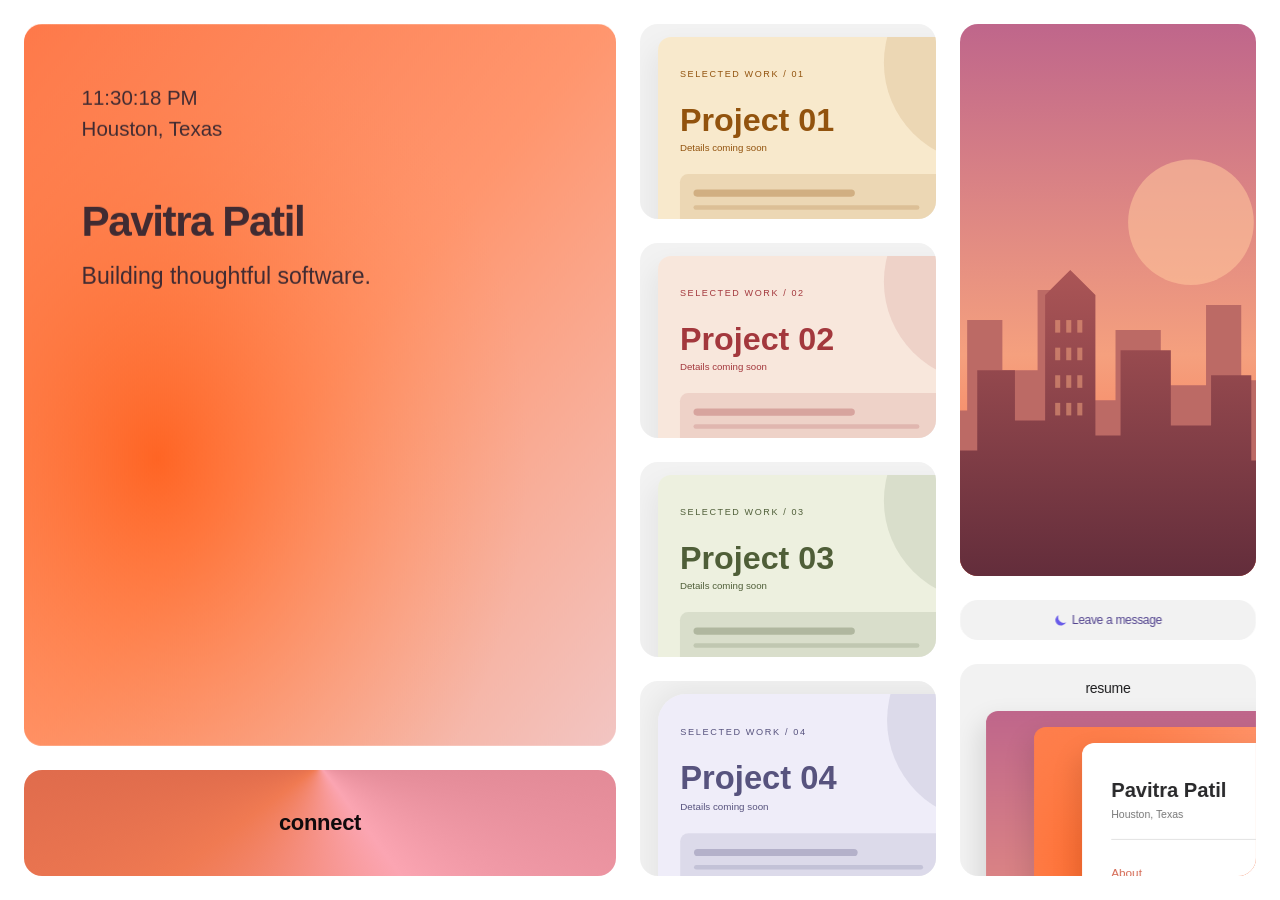
==== commit ccec26eb: "Polished Pavitra Portfolio and Added About Page" ====
--- a/pavitra/index.html
+++ b/pavitra/index.html
@@ -1,10 +1,11 @@
-<!doctype html><html lang="en"><head><meta charset="utf-8"><meta name="viewport" content="width=device-width, initial-scale=1"><title>Pavitra Patil | Portfolio</title><meta name="description" content="Pavitra Patil’s portfolio. Based in Houston, Texas."><link rel="stylesheet" href="styles.css"></head><body><div id="portfolio-root"></div><template id="view-desktop">
+<!doctype html>
+<html lang="en"><head><meta charset="utf-8"><meta name="viewport" content="width=device-width, initial-scale=1"><title>Pavitra Patil | Portfolio</title><meta name="description" content="Pavitra Patil’s portfolio. Based in Houston, Texas."><link rel="stylesheet" href="styles.css"></head><body><main id="portfolio-root"></main><template id="view-desktop">
 
 
 
 
 
-	<div id="main"><style>html body { background: var(--token-c206656c-e94e-4eaf-8356-81ed5b4c720c, rgb(255, 255, 255)); }</style><div class="ui-n3VJY ui-1yd4yo2" style="min-height:100vh;width:auto"><div class="ui-fhmqfe"><div class="ui-jjl3dd"><a class="ui-197087o hidden-uhpedp ui-rwmyph" data-ui-appear-id="197087o" href="#" style="opacity: 1; transform: none; will-change: transform;"><div style="position:absolute;border-radius:inherit;corner-shape:inherit;top:0;right:0;bottom:0;left:0" data-ui-background-image-wrapper="true"><img width="612" height="780" src="assets/warm-gradient.svg" alt="" style="display:block;width:100%;height:100%;border-radius:inherit;corner-shape:inherit;object-position:center;object-fit:cover"></div><div class="ui-l4u3aw"><div class="ui-1452ozt"><div class="ui-23y36g" style="transform: none;"><h4 style="--ui-font-size: 24px; --ui-line-height: 36px; --ui-text-alignment: center; --ui-text-color: var(--token-f1835784-a23b-4e0b-9418-a1f648e5b172, rgb(242, 242, 242));" class="ui-text">5:32:26 PM</h4></div><div class="ui-105cyoi" style="transform:none"><h4 dir="auto" style="--ui-font-size:24px;--ui-letter-spacing:0px;--ui-line-height:36px;--ui-text-alignment:left;--ui-text-color:var(--token-f1835784-a23b-4e0b-9418-a1f648e5b172, rgb(242, 242, 242))" class="ui-text">Houston, Texas</h4></div></div><div class="ui-1uqsjm5" style="transform:none"><h4 style="--font-selector:R0Y7SW50ZXIgVGlnaHQtcmVndWxhcg==;--ui-font-family:&quot;Inter Tight&quot;, &quot;Inter Tight Placeholder&quot;, sans-serif;--ui-font-size:24px;--ui-line-height:1em;--ui-text-alignment:left;--ui-text-color:var(--token-f1835784-a23b-4e0b-9418-a1f648e5b172, rgb(242, 242, 242))" class="ui-text"> <br class="ui-text"><br class="ui-text trailing-break"></h4></div></div><div class="ui-ejfu4t"><div class="ui-13ayoe1"><div class="ui-7bbfov" style="transform:none"><h4 style="--font-selector:R0Y7SW50ZXIgVGlnaHQtcmVndWxhcg==;--ui-font-family:&quot;Inter Tight&quot;, &quot;Inter Tight Placeholder&quot;, sans-serif;--ui-font-size:24px;--ui-line-height:1em;--ui-text-alignment:left;--ui-text-color:var(--token-f1835784-a23b-4e0b-9418-a1f648e5b172, rgb(242, 242, 242))" class="ui-text"> </h4></div></div><div class="ui-6dpymq" style="transform:none"><h4 style="--font-selector:R0Y7SW50ZXIgVGlnaHQtcmVndWxhcg==;--ui-font-family:&quot;Inter Tight&quot;, &quot;Inter Tight Placeholder&quot;, sans-serif;--ui-font-size:24px;--ui-line-height:1em;--ui-text-alignment:left;--ui-text-color:var(--token-f1835784-a23b-4e0b-9418-a1f648e5b172, rgb(242, 242, 242))" class="ui-text"> <br class="ui-text"><br class="ui-text trailing-break"></h4></div></div><div class="ui-12hy88q"><div class="ui-11vezjo" style="transform:none"><h4 style="--font-selector:SW50ZXItTWVkaXVt;--ui-font-size:24px;--ui-font-weight:500;--ui-line-height:36px;--ui-text-alignment:left;--ui-text-color:var(--token-f1835784-a23b-4e0b-9418-a1f648e5b172, rgb(242, 242, 242))" class="ui-text"><span style="--ui-font-size:48px" class="ui-text"><strong class="ui-text">Pavitra Patil</strong></span><span style="--ui-font-size:48px" class="ui-text"><strong class="ui-text"><br class="ui-text"></strong></span><br class="ui-text trailing-break"></h4></div><div class="ui-1mv0j9h" style="transform:none"><h4 dir="auto" style="--ui-font-size:24px;--ui-line-height:36px;--ui-text-alignment:left;--ui-text-color:var(--token-f1835784-a23b-4e0b-9418-a1f648e5b172, rgb(242, 242, 242))" class="ui-text">Building thoughtful software.</h4></div></div></a><div class="ssr-variant hidden-uhpedp"><div class="ui-14ftai6-container" data-ui-appear-id="14ftai6" style="opacity: 1; transform: perspective(1200px); will-change: transform;"><a class="ui-aCoJp ui-5ettcn ui-v-5ettcn ui-1a1lt4l" href="#" style="width: 100%; border-radius: 18px; opacity: 1;"><div class="ui-99h82i" style="--extracted-r6o4lv: var(--token-c206656c-e94e-4eaf-8356-81ed5b4c720c, rgb(255, 255, 255)); --ui-link-text-color: rgb(0, 153, 255); --ui-link-text-decoration: underline; transform: none; opacity: 1;"><p class="ui-text" style="--font-selector:SW50ZXItU2VtaUJvbGQ=;--ui-font-size:22px;--ui-font-weight:600;--ui-letter-spacing:-0.3px;--ui-text-alignment:center;--ui-text-color:var(--extracted-r6o4lv, var(--token-c206656c-e94e-4eaf-8356-81ed5b4c720c, rgb(255, 255, 255)))"><span class="ui-text" style="background-image:radial-gradient(50% 669.4% at 50% 50%, var(--token-c206656c-e94e-4eaf-8356-81ed5b4c720c, rgb(255, 255, 255)) 0%, rgba(255, 255, 255, 0.7) 100%)">connect</span></p></div><div class="ui-1ts8u03-container" style="opacity: 1;"><div style="border-radius:0;overflow:hidden;position:absolute;inset:0"><div style="inset: -100%; position: absolute; display: flex; place-items: center; place-content: center; color: rgb(136, 85, 255); background: conic-gradient(from 45deg, rgb(240, 122, 82), rgb(199, 86, 68), rgb(210, 120, 133), rgb(251, 165, 178), rgb(240, 122, 82)); will-change: transform; transform: translateZ(0px) rotate(188.6deg);"></div><div style="position:absolute;inset:0;-webkit-backdrop-filter:blur(0px);-moz-backdrop-filter:blur(0px);backdrop-filter:blur(0px)"></div></div></div></a></div></div></div><div class="ui-1tv29j0"><div class="ssr-variant"><div class="ui-dbfm2v-container" data-ui-appear-id="dbfm2v" style="opacity: 1; transform: none; will-change: transform;"><div class="ui-b2UNb ui-9c6agw ui-v-9c6agw ui-1r8dwft" href="#" style="background-color: var(--token-f1835784-a23b-4e0b-9418-a1f648e5b172, rgb(242, 242, 242)); height: 100%; width: 100%; border-radius: 18px; transform: none; transform-origin: 50% 50% 0px;"><div class="ui-ofgcbt-container" style="opacity: 0; transform: none; transform-origin: 50% 50% 0px;"><div class="ui-ugUfB ui-1meacx9 ui-v-1meacx9" style="transform: none; transform-origin: 50% 50% 0px;"><div class="ui-1yfwvi6" style="--extracted-r6o4lv: var(--token-f1835784-a23b-4e0b-9418-a1f648e5b172, rgb(242, 242, 242)); --ui-link-text-color: rgb(0, 153, 255); --ui-link-text-decoration: underline; transform: none; transform-origin: 50% 50% 0px;"><p class="ui-text" style="--font-selector: SW50ZXItU2VtaUJvbGQ=; --ui-font-family: &quot;Inter&quot;, &quot;Inter Placeholder&quot;, sans-serif; --ui-font-weight: 600; --ui-letter-spacing: -0.3px; --ui-text-color: var(--extracted-r6o4lv, var(--token-f1835784-a23b-4e0b-9418-a1f648e5b172, rgb(242, 242, 242)));">Now</p></div><div class="ui-18q627t-container" id="TAHXC0GgH-18q627t" style="transform: none; transform-origin: 50% 50% 0px;"><div style="display: contents;"><svg xmlns="http://www.w3.org/2000/svg" width="24" height="24" viewBox="0 0 24 24" fill="none" stroke="var(--token-f1835784-a23b-4e0b-9418-a1f648e5b172, rgb(242, 242, 242))" stroke-width="2" stroke-linecap="round" stroke-linejoin="round" style="width: 100%; cursor: pointer; height: 100%;"><polyline points="9 18 15 12 9 6"></polyline></svg></div></div></div></div><div class="ui-9mi7fs" style="--border-bottom-width: 1px; --border-color: rgba(99, 99, 115, 0.2); --border-left-width: 1px; --border-right-width: 1px; --border-style: solid; --border-top-width: 1px; border-radius: 13px; box-shadow: rgba(0, 0, 0, 0.05) 0px 16px 24px 8px; transform: none; transform-origin: 50% 50% 0px;"><div style="position: absolute; border-radius: inherit; inset: 0px;" data-ui-background-image-wrapper="true"><img width="2850" height="1113" src="assets/project-1.svg" alt="" style="display: block; width: 100%; height: 100%; border-radius: inherit; object-position: left top; object-fit: cover;"></div></div></div></div></div><div class="ssr-variant"><div class="ui-147hp1b-container" data-ui-appear-id="147hp1b" style="opacity: 1; transform: none; will-change: transform;"><div class="ui-GaX9h ui-4bzcmf ui-v-4bzcmf ui-gavzs1" href="#" style="background-color: var(--token-f1835784-a23b-4e0b-9418-a1f648e5b172, rgb(242, 242, 242)); height: 100%; width: 100%; border-radius: 18px; opacity: 1;"><div class="ui-4iulb8-container" style="opacity:0"><div class="ui-ugUfB ui-1meacx9 ui-v-1meacx9" style="opacity: 1;"><div class="ui-1yfwvi6" style="--extracted-r6o4lv: var(--token-f1835784-a23b-4e0b-9418-a1f648e5b172, rgb(242, 242, 242)); --ui-link-text-color: rgb(0, 153, 255); --ui-link-text-decoration: underline; transform: none; opacity: 1;"><p class="ui-text" style="--font-selector:SW50ZXItU2VtaUJvbGQ=;--ui-font-family:&quot;Inter&quot;, &quot;Inter Placeholder&quot;, sans-serif;--ui-font-weight:600;--ui-letter-spacing:-0.3px;--ui-text-color:var(--extracted-r6o4lv, var(--token-f1835784-a23b-4e0b-9418-a1f648e5b172, rgb(242, 242, 242)))">Now</p></div><div class="ui-18q627t-container" id="ovhXJ6mHm-18q627t" style="opacity: 1;"><div style="display:contents"><svg xmlns="http://www.w3.org/2000/svg" width="24" height="24" viewBox="0 0 24 24" fill="none" stroke="var(--token-f1835784-a23b-4e0b-9418-a1f648e5b172, rgb(242, 242, 242))" stroke-width="2" stroke-linecap="round" stroke-linejoin="round" style="width: 100%; cursor: pointer; height: 100%;"><polyline points="9 18 15 12 9 6"></polyline></svg></div></div></div></div><div class="ui-1fpyazs" style="--border-bottom-width: 1px; --border-color: rgba(99, 99, 115, 0.2); --border-left-width: 1px; --border-right-width: 1px; --border-style: solid; --border-top-width: 1px; border-radius: 13px; box-shadow: rgba(0, 0, 0, 0.05) 0px 16px 24px 8px; transform: none; opacity: 1;"><div style="position:absolute;border-radius:inherit;corner-shape:inherit;top:0;right:0;bottom:0;left:0" data-ui-background-image-wrapper="true"><img width="2845" height="1093" src="assets/project-2.svg" alt="" style="display:block;width:100%;height:100%;border-radius:inherit;corner-shape:inherit;object-position:left top;object-fit:cover"></div></div></div></div></div><div class="ssr-variant"><div class="ui-lkdhw3-container" data-ui-appear-id="lkdhw3" style="opacity: 1; transform: perspective(1200px); will-change: transform;"><div class="ui-G6KWf ui-1m9pr1c ui-v-1m9pr1c ui-w8iu8w" href="#" style="background-color: var(--token-f1835784-a23b-4e0b-9418-a1f648e5b172, rgb(242, 242, 242)); height: 100%; width: 100%; border-radius: 18px; opacity: 1;"><div class="ui-1lugs02-container" style="opacity:0"><div class="ui-ugUfB ui-1meacx9 ui-v-1meacx9" style="opacity: 1;"><div class="ui-1yfwvi6" style="--extracted-r6o4lv: var(--token-f1835784-a23b-4e0b-9418-a1f648e5b172, rgb(242, 242, 242)); --ui-link-text-color: rgb(0, 153, 255); --ui-link-text-decoration: underline; transform: none; opacity: 1;"><p class="ui-text" style="--font-selector:SW50ZXItU2VtaUJvbGQ=;--ui-font-family:&quot;Inter&quot;, &quot;Inter Placeholder&quot;, sans-serif;--ui-font-weight:600;--ui-letter-spacing:-0.3px;--ui-text-color:var(--extracted-r6o4lv, var(--token-f1835784-a23b-4e0b-9418-a1f648e5b172, rgb(242, 242, 242)))">Project 02</p></div><div class="ui-18q627t-container" id="sDrx5ndLH-18q627t" style="opacity: 1;"><div style="display:contents"><svg xmlns="http://www.w3.org/2000/svg" width="24" height="24" viewBox="0 0 24 24" fill="none" stroke="var(--token-f1835784-a23b-4e0b-9418-a1f648e5b172, rgb(242, 242, 242))" stroke-width="2" stroke-linecap="round" stroke-linejoin="round" style="width: 100%; cursor: pointer; height: 100%;"><polyline points="9 18 15 12 9 6"></polyline></svg></div></div></div></div><div class="ui-1b0miq6" style="--border-bottom-width: 1px; --border-color: rgba(99, 99, 115, 0.2); --border-left-width: 1px; --border-right-width: 1px; --border-style: solid; --border-top-width: 1px; border-radius: 13px; box-shadow: rgba(0, 0, 0, 0.05) 0px 16px 24px 8px; transform: none; opacity: 1;"><div style="position:absolute;border-radius:inherit;corner-shape:inherit;top:0;right:0;bottom:0;left:0" data-ui-background-image-wrapper="true"><img width="1169" height="1029" src="assets/project-3.svg" alt="" style="display:block;width:100%;height:100%;border-radius:inherit;corner-shape:inherit;object-position:left top;object-fit:cover"></div></div></div></div></div><div class="ssr-variant"><div class="ui-1luas1f-container" data-ui-appear-id="1luas1f" style="opacity: 1; transform: none; will-change: transform;"><a class="ui-At71a ui-1f1jw25 ui-v-1f1jw25 ui-eyys3p" href="#" style="background-color: var(--token-f1835784-a23b-4e0b-9418-a1f648e5b172, rgb(242, 242, 242)); height: 100%; width: 100%; border-radius: 18px; opacity: 1;"><div class="ui-pgrl6a-container" style="opacity:0"><div class="ui-ugUfB ui-1meacx9 ui-v-1meacx9" style="opacity: 1;"><div class="ui-1yfwvi6" style="--extracted-r6o4lv: var(--token-f1835784-a23b-4e0b-9418-a1f648e5b172, rgb(242, 242, 242)); --ui-link-text-color: rgb(0, 153, 255); --ui-link-text-decoration: underline; transform: none; opacity: 1;"><p class="ui-text" style="--font-selector:SW50ZXItU2VtaUJvbGQ=;--ui-font-family:&quot;Inter&quot;, &quot;Inter Placeholder&quot;, sans-serif;--ui-font-weight:600;--ui-letter-spacing:-0.3px;--ui-text-color:var(--extracted-r6o4lv, var(--token-f1835784-a23b-4e0b-9418-a1f648e5b172, rgb(242, 242, 242)))">Now</p></div><div class="ui-18q627t-container" id="ATrlcWuvE-18q627t" style="opacity: 1;"><div style="display:contents"><svg xmlns="http://www.w3.org/2000/svg" width="24" height="24" viewBox="0 0 24 24" fill="none" stroke="var(--token-f1835784-a23b-4e0b-9418-a1f648e5b172, rgb(242, 242, 242))" stroke-width="2" stroke-linecap="round" stroke-linejoin="round" style="width: 100%; cursor: pointer; height: 100%;"><polyline points="9 18 15 12 9 6"></polyline></svg></div></div></div></div><div class="ui-cxmf29" style="--border-bottom-width: 1px; --border-color: rgba(99, 99, 115, 0); --border-left-width: 1px; --border-right-width: 1px; --border-style: solid; --border-top-width: 1px; height: auto; aspect-ratio: 1.25614 / 1; border-radius: 28px; box-shadow: rgba(0, 0, 0, 0.05) 0px 0px 24px 8px; transform: none; opacity: 1;"><div style="position:absolute;border-radius:inherit;corner-shape:inherit;top:0;right:0;bottom:0;left:0" data-ui-background-image-wrapper="true"><img width="716" height="570" src="assets/project-4.svg" alt="" style="display:block;width:100%;height:100%;border-radius:inherit;corner-shape:inherit;object-position:left top;object-fit:cover"></div></div></a></div></div></div><div class="ui-ab2fns"><div class="ssr-variant hidden-uhpedp"><a class="ui-palpvx ui-rwmyph" data-ui-appear-id="palpvx" href="#" style="opacity: 1; transform: perspective(1200px); will-change: transform;"><div style="position:absolute;border-radius:inherit;corner-shape:inherit;top:0;right:0;bottom:0;left:0" data-ui-background-image-wrapper="true"><img width="1365" height="2048" src="assets/skyline.svg" alt="" style="display:block;width:100%;height:100%;border-radius:inherit;corner-shape:inherit;object-position:center;object-fit:cover"></div></a></div><div class="ssr-variant hidden-uhpedp"><div class="ssr-variant hidden-cni8tp"><div class="ui-am2the-container" data-ui-appear-id="am2the" style="opacity: 1; transform: none; will-change: transform;"><a class="ui-PNQnN ui-yec95k ui-v-yec95k ui-fd89y1" href="#" style="background-color: var(--token-f1835784-a23b-4e0b-9418-a1f648e5b172, rgb(242, 242, 242)); width: 100%; border-radius: 18px; opacity: 1;"><div class="ui-ssjb14-container" style="opacity: 1;"><div style="display:contents"><svg viewBox="0 0 20 20" fill="currentColor" width="24" height="24" style="width: 100%; height: 100%; cursor: auto;" color="rgb(105, 92, 233)"><path d="M17.293 13.293A8 8 0 016.707 2.707a8.001 8.001 0 1010.586 10.586z"></path></svg></div></div><div class="ui-zbfec5" style="--extracted-r6o4lv: rgb(105, 92, 233); --ui-link-text-color: rgb(0, 153, 255); --ui-link-text-decoration: underline; transform: none; opacity: 1;"><p class="ui-text" style="--ui-font-size:10px;--ui-letter-spacing:-0.3px;--ui-text-alignment:center;--ui-text-color:var(--extracted-r6o4lv, rgb(105, 92, 233))">Pavitra is currently away.</p></div><div class="ui-l9xn0j" style="--extracted-r6o4lv:rgb(137, 127, 230);--ui-link-text-color:rgb(0, 153, 255);--ui-link-text-decoration:underline;opacity:0;transform:none"><p class="ui-text" style="--font-selector:SW50ZXItTWVkaXVt;--ui-font-family:&quot;Inter-Medium&quot;, &quot;Inter&quot;, sans-serif;--ui-font-size:10px;--ui-font-weight:500;--ui-letter-spacing:-0.3px;--ui-text-alignment:center;--ui-text-color:var(--extracted-r6o4lv, rgb(137, 127, 230))">Notify anyway?</p></div></a></div></div></div><div class="ssr-variant hidden-uhpedp"><div class="ssr-variant hidden-cni8tp"><div class="ui-12ow5ia-container" data-ui-appear-id="12ow5ia" style="opacity: 1; transform: none; will-change: transform;"><a class="ui-iqi59 ui-14cglxs ui-v-14cglxs ui-1byiixz" href="#" style="background-color: var(--token-f1835784-a23b-4e0b-9418-a1f648e5b172, rgb(242, 242, 242)); width: 100%; border-radius: 18px; opacity: 1;"><div class="ui-10os1iy" style="border-radius: 12px; box-shadow: rgba(0, 0, 0, 0.1) 0px 16px 24px 8px; opacity: 1;"><div style="position:absolute;border-radius:inherit;corner-shape:inherit;top:0;right:0;bottom:0;left:0" data-ui-background-image-wrapper="true"><img width="1365" height="2048" src="assets/skyline.svg" alt="" style="display:block;width:100%;height:100%;border-radius:inherit;corner-shape:inherit;object-position:left top;object-fit:cover"></div></div><div class="ui-1n4ez64" style="border-radius: 12px; box-shadow: rgba(0, 0, 0, 0.1) 0px 16px 24px 8px; opacity: 1;"><div style="position:absolute;border-radius:inherit;corner-shape:inherit;top:0;right:0;bottom:0;left:0" data-ui-background-image-wrapper="true"><img width="500" height="500" src="assets/warm-gradient.svg" alt="" style="display:block;width:100%;height:100%;border-radius:inherit;corner-shape:inherit;object-position:left center;object-fit:cover"></div></div><div class="ui-rla0g7" style="border-radius: 12px; box-shadow: rgba(0, 0, 0, 0.1) 0px 16px 24px 8px; opacity: 1;"><div style="position:absolute;border-radius:inherit;corner-shape:inherit;top:0;right:0;bottom:0;left:0" data-ui-background-image-wrapper="true"><img width="1545" height="1999" src="assets/resume.svg" alt="" style="display:block;width:100%;height:100%;border-radius:inherit;corner-shape:inherit;object-position:left top;object-fit:cover"></div></div><div class="ui-82bais" style="--extracted-r6o4lv:var(--token-13865c7f-06f5-43bf-b1c4-acd6f833be81, rgb(29, 29, 31));--ui-link-text-color:rgb(0, 153, 255);--ui-link-text-decoration:underline;opacity:1;transform:translateX(-50%)"><p class="ui-text" style="--font-selector:SW50ZXItTWVkaXVt;--ui-font-family:&quot;Inter-Medium&quot;, &quot;Inter&quot;, sans-serif;--ui-font-size:14px;--ui-font-weight:500;--ui-letter-spacing:-0.3px;--ui-text-alignment:center;--ui-text-color:var(--extracted-r6o4lv, var(--token-13865c7f-06f5-43bf-b1c4-acd6f833be81, rgb(29, 29, 31)))">resume</p></div><div class="ui-naupw2" style="--extracted-r6o4lv:var(--token-b00a0be8-dd9e-45ac-9053-165ab2aa6dcc, rgb(99, 99, 115));--ui-link-text-color:rgb(0, 153, 255);--ui-link-text-decoration:underline;opacity:0;transform:translateX(-50%)"><p class="ui-text" style="--font-selector:SW50ZXItTWVkaXVt;--ui-font-family:&quot;Inter-Medium&quot;, &quot;Inter&quot;, sans-serif;--ui-font-size:14px;--ui-font-weight:500;--ui-letter-spacing:-0.3px;--ui-text-alignment:center;--ui-text-color:var(--extracted-r6o4lv, var(--token-b00a0be8-dd9e-45ac-9053-165ab2aa6dcc, rgb(99, 99, 115)))">resume</p></div></a></div></div></div></div></div></div><div id="overlay"></div></div>
+	<div id="main"><style>html body { background: var(--token-c206656c-e94e-4eaf-8356-81ed5b4c720c, rgb(255, 255, 255)); }</style><div class="ui-n3VJY ui-1yd4yo2" style="min-height:100vh;width:auto"><div class="ui-fhmqfe"><div class="ui-jjl3dd"><a class="ui-197087o hidden-uhpedp ui-rwmyph portfolio-hero" data-ui-appear-id="197087o" style="opacity: 1; transform: none; will-change: transform;"><div style="position:absolute;border-radius:inherit;corner-shape:inherit;top:0;right:0;bottom:0;left:0" data-ui-background-image-wrapper="true"><img width="612" height="780" src="assets/warm-gradient.svg" alt="" style="display:block;width:100%;height:100%;border-radius:inherit;corner-shape:inherit;object-position:center;object-fit:cover"></div><div class="hero-content"><div class="hero-location"><time data-clock="" aria-label="Current time in Houston">Houston local time</time><p>Houston, Texas</p></div><div class="hero-intro"><h1>Pavitra Patil</h1><p>Building thoughtful software.</p></div></div></a><div class="ssr-variant hidden-uhpedp"><div class="ui-14ftai6-container" data-ui-appear-id="14ftai6" style="opacity: 1; transform: perspective(1200px); will-change: transform;"><a class="ui-aCoJp ui-5ettcn ui-v-5ettcn ui-1a1lt4l" href="#" style="width: 100%; border-radius: 18px; opacity: 1;"><div class="ui-99h82i" style="--extracted-r6o4lv: var(--token-c206656c-e94e-4eaf-8356-81ed5b4c720c, rgb(255, 255, 255)); --ui-link-text-color: rgb(0, 153, 255); --ui-link-text-decoration: underline; transform: none; opacity: 1;"><p class="ui-text" style="--font-selector:SW50ZXItU2VtaUJvbGQ=;--ui-font-size:22px;--ui-font-weight:600;--ui-letter-spacing:-0.3px;--ui-text-alignment:center;--ui-text-color:var(--extracted-r6o4lv, var(--token-c206656c-e94e-4eaf-8356-81ed5b4c720c, rgb(255, 255, 255)))"><span class="ui-text" style="background-image:radial-gradient(50% 669.4% at 50% 50%, var(--token-c206656c-e94e-4eaf-8356-81ed5b4c720c, rgb(255, 255, 255)) 0%, rgba(255, 255, 255, 0.7) 100%)">connect</span></p></div><div class="ui-1ts8u03-container" style="opacity: 1;"><div style="border-radius:0;overflow:hidden;position:absolute;inset:0"><div style="inset: -100%; position: absolute; display: flex; place-items: center; place-content: center; color: rgb(136, 85, 255); background: conic-gradient(from 45deg, rgb(240, 122, 82), rgb(199, 86, 68), rgb(210, 120, 133), rgb(251, 165, 178), rgb(240, 122, 82)); will-change: transform; transform: translateZ(0px) rotate(188.6deg);"></div><div style="position:absolute;inset:0;-webkit-backdrop-filter:blur(0px);-moz-backdrop-filter:blur(0px);backdrop-filter:blur(0px)"></div></div></div></a></div></div></div><div class="ui-1tv29j0"><div class="ssr-variant"><div class="ui-dbfm2v-container" data-ui-appear-id="dbfm2v" style="opacity: 1; transform: none; will-change: transform;"><div class="ui-b2UNb ui-9c6agw ui-v-9c6agw ui-1r8dwft" href="#" style="background-color: var(--token-f1835784-a23b-4e0b-9418-a1f648e5b172, rgb(242, 242, 242)); height: 100%; width: 100%; border-radius: 18px; transform: none; transform-origin: 50% 50% 0px;"><div class="ui-ofgcbt-container" style="opacity: 0; transform: none; transform-origin: 50% 50% 0px;"><div class="ui-ugUfB ui-1meacx9 ui-v-1meacx9" style="transform: none; transform-origin: 50% 50% 0px;"><div class="ui-1yfwvi6" style="--extracted-r6o4lv: var(--token-f1835784-a23b-4e0b-9418-a1f648e5b172, rgb(242, 242, 242)); --ui-link-text-color: rgb(0, 153, 255); --ui-link-text-decoration: underline; transform: none; transform-origin: 50% 50% 0px;"><p class="ui-text" style="--font-selector: SW50ZXItU2VtaUJvbGQ=; --ui-font-family: &quot;Inter&quot;, &quot;Inter Placeholder&quot;, sans-serif; --ui-font-weight: 600; --ui-letter-spacing: -0.3px; --ui-text-color: var(--extracted-r6o4lv, var(--token-f1835784-a23b-4e0b-9418-a1f648e5b172, rgb(242, 242, 242)));">Now</p></div><div class="ui-18q627t-container" id="TAHXC0GgH-18q627t" style="transform: none; transform-origin: 50% 50% 0px;"><div style="display: contents;"><svg xmlns="http://www.w3.org/2000/svg" width="24" height="24" viewBox="0 0 24 24" fill="none" stroke="var(--token-f1835784-a23b-4e0b-9418-a1f648e5b172, rgb(242, 242, 242))" stroke-width="2" stroke-linecap="round" stroke-linejoin="round" style="width: 100%; cursor: pointer; height: 100%;"><polyline points="9 18 15 12 9 6"></polyline></svg></div></div></div></div><div class="ui-9mi7fs" style="--border-bottom-width: 1px; --border-color: rgba(99, 99, 115, 0.2); --border-left-width: 1px; --border-right-width: 1px; --border-style: solid; --border-top-width: 1px; border-radius: 13px; box-shadow: rgba(0, 0, 0, 0.05) 0px 16px 24px 8px; transform: none; transform-origin: 50% 50% 0px;"><div style="position: absolute; border-radius: inherit; inset: 0px;" data-ui-background-image-wrapper="true"><img width="2850" height="1113" src="assets/project-1.svg" alt="" style="display: block; width: 100%; height: 100%; border-radius: inherit; object-position: left top; object-fit: cover;"></div></div></div></div></div><div class="ssr-variant"><div class="ui-147hp1b-container" data-ui-appear-id="147hp1b" style="opacity: 1; transform: none; will-change: transform;"><div class="ui-GaX9h ui-4bzcmf ui-v-4bzcmf ui-gavzs1" href="#" style="background-color: var(--token-f1835784-a23b-4e0b-9418-a1f648e5b172, rgb(242, 242, 242)); height: 100%; width: 100%; border-radius: 18px; opacity: 1;"><div class="ui-4iulb8-container" style="opacity:0"><div class="ui-ugUfB ui-1meacx9 ui-v-1meacx9" style="opacity: 1;"><div class="ui-1yfwvi6" style="--extracted-r6o4lv: var(--token-f1835784-a23b-4e0b-9418-a1f648e5b172, rgb(242, 242, 242)); --ui-link-text-color: rgb(0, 153, 255); --ui-link-text-decoration: underline; transform: none; opacity: 1;"><p class="ui-text" style="--font-selector:SW50ZXItU2VtaUJvbGQ=;--ui-font-family:&quot;Inter&quot;, &quot;Inter Placeholder&quot;, sans-serif;--ui-font-weight:600;--ui-letter-spacing:-0.3px;--ui-text-color:var(--extracted-r6o4lv, var(--token-f1835784-a23b-4e0b-9418-a1f648e5b172, rgb(242, 242, 242)))">Now</p></div><div class="ui-18q627t-container" id="ovhXJ6mHm-18q627t" style="opacity: 1;"><div style="display:contents"><svg xmlns="http://www.w3.org/2000/svg" width="24" height="24" viewBox="0 0 24 24" fill="none" stroke="var(--token-f1835784-a23b-4e0b-9418-a1f648e5b172, rgb(242, 242, 242))" stroke-width="2" stroke-linecap="round" stroke-linejoin="round" style="width: 100%; cursor: pointer; height: 100%;"><polyline points="9 18 15 12 9 6"></polyline></svg></div></div></div></div><div class="ui-1fpyazs" style="--border-bottom-width: 1px; --border-color: rgba(99, 99, 115, 0.2); --border-left-width: 1px; --border-right-width: 1px; --border-style: solid; --border-top-width: 1px; border-radius: 13px; box-shadow: rgba(0, 0, 0, 0.05) 0px 16px 24px 8px; transform: none; opacity: 1;"><div style="position:absolute;border-radius:inherit;corner-shape:inherit;top:0;right:0;bottom:0;left:0" data-ui-background-image-wrapper="true"><img width="2845" height="1093" src="assets/project-2.svg" alt="" style="display:block;width:100%;height:100%;border-radius:inherit;corner-shape:inherit;object-position:left top;object-fit:cover"></div></div></div></div></div><div class="ssr-variant"><div class="ui-lkdhw3-container" data-ui-appear-id="lkdhw3" style="opacity: 1; transform: perspective(1200px); will-change: transform;"><div class="ui-G6KWf ui-1m9pr1c ui-v-1m9pr1c ui-w8iu8w" href="#" style="background-color: var(--token-f1835784-a23b-4e0b-9418-a1f648e5b172, rgb(242, 242, 242)); height: 100%; width: 100%; border-radius: 18px; opacity: 1;"><div class="ui-1lugs02-container" style="opacity:0"><div class="ui-ugUfB ui-1meacx9 ui-v-1meacx9" style="opacity: 1;"><div class="ui-1yfwvi6" style="--extracted-r6o4lv: var(--token-f1835784-a23b-4e0b-9418-a1f648e5b172, rgb(242, 242, 242)); --ui-link-text-color: rgb(0, 153, 255); --ui-link-text-decoration: underline; transform: none; opacity: 1;"><p class="ui-text" style="--font-selector:SW50ZXItU2VtaUJvbGQ=;--ui-font-family:&quot;Inter&quot;, &quot;Inter Placeholder&quot;, sans-serif;--ui-font-weight:600;--ui-letter-spacing:-0.3px;--ui-text-color:var(--extracted-r6o4lv, var(--token-f1835784-a23b-4e0b-9418-a1f648e5b172, rgb(242, 242, 242)))">Project 02</p></div><div class="ui-18q627t-container" id="sDrx5ndLH-18q627t" style="opacity: 1;"><div style="display:contents"><svg xmlns="http://www.w3.org/2000/svg" width="24" height="24" viewBox="0 0 24 24" fill="none" stroke="var(--token-f1835784-a23b-4e0b-9418-a1f648e5b172, rgb(242, 242, 242))" stroke-width="2" stroke-linecap="round" stroke-linejoin="round" style="width: 100%; cursor: pointer; height: 100%;"><polyline points="9 18 15 12 9 6"></polyline></svg></div></div></div></div><div class="ui-1b0miq6" style="--border-bottom-width: 1px; --border-color: rgba(99, 99, 115, 0.2); --border-left-width: 1px; --border-right-width: 1px; --border-style: solid; --border-top-width: 1px; border-radius: 13px; box-shadow: rgba(0, 0, 0, 0.05) 0px 16px 24px 8px; transform: none; opacity: 1;"><div style="position:absolute;border-radius:inherit;corner-shape:inherit;top:0;right:0;bottom:0;left:0" data-ui-background-image-wrapper="true"><img width="1169" height="1029" src="assets/project-3.svg" alt="" style="display:block;width:100%;height:100%;border-radius:inherit;corner-shape:inherit;object-position:left top;object-fit:cover"></div></div></div></div></div><div class="ssr-variant"><div class="ui-1luas1f-container" data-ui-appear-id="1luas1f" style="opacity: 1; transform: none; will-change: transform;"><a class="ui-At71a ui-1f1jw25 ui-v-1f1jw25 ui-eyys3p" href="#" style="background-color: var(--token-f1835784-a23b-4e0b-9418-a1f648e5b172, rgb(242, 242, 242)); height: 100%; width: 100%; border-radius: 18px; opacity: 1;"><div class="ui-pgrl6a-container" style="opacity:0"><div class="ui-ugUfB ui-1meacx9 ui-v-1meacx9" style="opacity: 1;"><div class="ui-1yfwvi6" style="--extracted-r6o4lv: var(--token-f1835784-a23b-4e0b-9418-a1f648e5b172, rgb(242, 242, 242)); --ui-link-text-color: rgb(0, 153, 255); --ui-link-text-decoration: underline; transform: none; opacity: 1;"><p class="ui-text" style="--font-selector:SW50ZXItU2VtaUJvbGQ=;--ui-font-family:&quot;Inter&quot;, &quot;Inter Placeholder&quot;, sans-serif;--ui-font-weight:600;--ui-letter-spacing:-0.3px;--ui-text-color:var(--extracted-r6o4lv, var(--token-f1835784-a23b-4e0b-9418-a1f648e5b172, rgb(242, 242, 242)))">Now</p></div><div class="ui-18q627t-container" id="ATrlcWuvE-18q627t" style="opacity: 1;"><div style="display:contents"><svg xmlns="http://www.w3.org/2000/svg" width="24" height="24" viewBox="0 0 24 24" fill="none" stroke="var(--token-f1835784-a23b-4e0b-9418-a1f648e5b172, rgb(242, 242, 242))" stroke-width="2" stroke-linecap="round" stroke-linejoin="round" style="width: 100%; cursor: pointer; height: 100%;"><polyline points="9 18 15 12 9 6"></polyline></svg></div></div></div></div><div class="ui-cxmf29" style="--border-bottom-width: 1px; --border-color: rgba(99, 99, 115, 0); --border-left-width: 1px; --border-right-width: 1px; --border-style: solid; --border-top-width: 1px; height: auto; aspect-ratio: 1.25614 / 1; border-radius: 28px; box-shadow: rgba(0, 0, 0, 0.05) 0px 0px 24px 8px; transform: none; opacity: 1;"><div style="position:absolute;border-radius:inherit;corner-shape:inherit;top:0;right:0;bottom:0;left:0" data-ui-background-image-wrapper="true"><img width="716" height="570" src="assets/project-4.svg" alt="" style="display:block;width:100%;height:100%;border-radius:inherit;corner-shape:inherit;object-position:left top;object-fit:cover"></div></div></a></div></div></div><div class="ui-ab2fns"><div class="ssr-variant hidden-uhpedp"><a class="ui-palpvx ui-rwmyph" data-ui-appear-id="palpvx" href="#" style="opacity: 1; transform: perspective(1200px); will-change: transform;"><div style="position:absolute;border-radius:inherit;corner-shape:inherit;top:0;right:0;bottom:0;left:0" data-ui-background-image-wrapper="true"><img width="1365" height="2048" src="assets/skyline.svg" alt="" style="display:block;width:100%;height:100%;border-radius:inherit;corner-shape:inherit;object-position:center;object-fit:cover"></div></a></div><div class="ssr-variant hidden-uhpedp"><div class="ssr-variant hidden-cni8tp"><div class="ui-am2the-container" data-ui-appear-id="am2the" style="opacity: 1; transform: none; will-change: transform;"><a class="ui-PNQnN ui-yec95k ui-v-yec95k ui-fd89y1" href="#" style="background-color: var(--token-f1835784-a23b-4e0b-9418-a1f648e5b172, rgb(242, 242, 242)); width: 100%; border-radius: 18px; opacity: 1;"><div class="ui-ssjb14-container" style="opacity: 1;"><div style="display:contents"><svg viewBox="0 0 20 20" fill="currentColor" width="24" height="24" style="width: 100%; height: 100%; cursor: auto;" color="rgb(105, 92, 233)"><path d="M17.293 13.293A8 8 0 016.707 2.707a8.001 8.001 0 1010.586 10.586z"></path></svg></div></div><div class="ui-zbfec5" style="--extracted-r6o4lv: rgb(105, 92, 233); --ui-link-text-color: rgb(0, 153, 255); --ui-link-text-decoration: underline; transform: none; opacity: 1;"><p class="ui-text" style="--ui-font-size:10px;--ui-letter-spacing:-0.3px;--ui-text-alignment:center;--ui-text-color:var(--extracted-r6o4lv, rgb(105, 92, 233))">Leave a message</p></div><div class="ui-l9xn0j" style="--extracted-r6o4lv:rgb(137, 127, 230);--ui-link-text-color:rgb(0, 153, 255);--ui-link-text-decoration:underline;opacity:0;transform:none"><p class="ui-text" style="--font-selector:SW50ZXItTWVkaXVt;--ui-font-family:&quot;Inter-Medium&quot;, &quot;Inter&quot;, sans-serif;--ui-font-size:10px;--ui-font-weight:500;--ui-letter-spacing:-0.3px;--ui-text-alignment:center;--ui-text-color:var(--extracted-r6o4lv, rgb(137, 127, 230))">Send an email</p></div></a></div></div></div><div class="ssr-variant hidden-uhpedp"><div class="ssr-variant hidden-cni8tp"><div class="ui-12ow5ia-container" data-ui-appear-id="12ow5ia" style="opacity: 1; transform: none; will-change: transform;"><a class="ui-iqi59 ui-14cglxs ui-v-14cglxs ui-1byiixz" href="#" style="background-color: var(--token-f1835784-a23b-4e0b-9418-a1f648e5b172, rgb(242, 242, 242)); width: 100%; border-radius: 18px; opacity: 1;"><div class="ui-10os1iy" style="border-radius: 12px; box-shadow: rgba(0, 0, 0, 0.1) 0px 16px 24px 8px; opacity: 1;"><div style="position:absolute;border-radius:inherit;corner-shape:inherit;top:0;right:0;bottom:0;left:0" data-ui-background-image-wrapper="true"><img width="1365" height="2048" src="assets/skyline.svg" alt="" style="display:block;width:100%;height:100%;border-radius:inherit;corner-shape:inherit;object-position:left top;object-fit:cover"></div></div><div class="ui-1n4ez64" style="border-radius: 12px; box-shadow: rgba(0, 0, 0, 0.1) 0px 16px 24px 8px; opacity: 1;"><div style="position:absolute;border-radius:inherit;corner-shape:inherit;top:0;right:0;bottom:0;left:0" data-ui-background-image-wrapper="true"><img width="500" height="500" src="assets/warm-gradient.svg" alt="" style="display:block;width:100%;height:100%;border-radius:inherit;corner-shape:inherit;object-position:left center;object-fit:cover"></div></div><div class="ui-rla0g7" style="border-radius: 12px; box-shadow: rgba(0, 0, 0, 0.1) 0px 16px 24px 8px; opacity: 1;"><div style="position:absolute;border-radius:inherit;corner-shape:inherit;top:0;right:0;bottom:0;left:0" data-ui-background-image-wrapper="true"><img width="1545" height="1999" src="assets/resume.svg" alt="" style="display:block;width:100%;height:100%;border-radius:inherit;corner-shape:inherit;object-position:left top;object-fit:cover"></div></div><div class="ui-82bais" style="--extracted-r6o4lv:var(--token-13865c7f-06f5-43bf-b1c4-acd6f833be81, rgb(29, 29, 31));--ui-link-text-color:rgb(0, 153, 255);--ui-link-text-decoration:underline;opacity:1;transform:translateX(-50%)"><p class="ui-text" style="--font-selector:SW50ZXItTWVkaXVt;--ui-font-family:&quot;Inter-Medium&quot;, &quot;Inter&quot;, sans-serif;--ui-font-size:14px;--ui-font-weight:500;--ui-letter-spacing:-0.3px;--ui-text-alignment:center;--ui-text-color:var(--extracted-r6o4lv, var(--token-13865c7f-06f5-43bf-b1c4-acd6f833be81, rgb(29, 29, 31)))">resume</p></div><div class="ui-naupw2" style="--extracted-r6o4lv:var(--token-b00a0be8-dd9e-45ac-9053-165ab2aa6dcc, rgb(99, 99, 115));--ui-link-text-color:rgb(0, 153, 255);--ui-link-text-decoration:underline;opacity:0;transform:translateX(-50%)"><p class="ui-text" style="--font-selector:SW50ZXItTWVkaXVt;--ui-font-family:&quot;Inter-Medium&quot;, &quot;Inter&quot;, sans-serif;--ui-font-size:14px;--ui-font-weight:500;--ui-letter-spacing:-0.3px;--ui-text-alignment:center;--ui-text-color:var(--extracted-r6o4lv, var(--token-b00a0be8-dd9e-45ac-9053-165ab2aa6dcc, rgb(99, 99, 115)))">resume</p></div></a></div></div></div></div></div></div><div id="overlay"></div></div>
 
 
 
@@ -25,7 +26,7 @@
 
 
 
-	<div id="main"><style>html body { background: var(--token-c206656c-e94e-4eaf-8356-81ed5b4c720c, rgb(255, 255, 255)); }</style><div class="ui-n3VJY ui-1yd4yo2" style="min-height: 100vh; width: auto;"><div class="ui-fhmqfe"><div class="ui-jjl3dd"><a class="ui-197087o hidden-uhpedp ui-rwmyph" data-ui-appear-id="197087o" href="#" style="opacity: 1; transform: none; will-change: transform;"><div style="position: absolute; border-radius: inherit; inset: 0px;" data-ui-background-image-wrapper="true"><img width="612" height="780" src="assets/warm-gradient.svg" alt="" style="display: block; width: 100%; height: 100%; border-radius: inherit; object-position: center center; object-fit: cover;"></div><div class="ui-l4u3aw"><div class="ui-1452ozt"><div class="ui-23y36g" style="transform: none;"><h4 style="--ui-font-size: 24px; --ui-line-height: 36px; --ui-text-alignment: center; --ui-text-color: var(--token-f1835784-a23b-4e0b-9418-a1f648e5b172, rgb(242, 242, 242));" class="ui-text">5:37:10 PM</h4></div><div class="ui-105cyoi" style="transform: none;"><h4 dir="auto" style="--ui-font-size: 24px; --ui-letter-spacing: 0px; --ui-line-height: 36px; --ui-text-alignment: left; --ui-text-color: var(--token-f1835784-a23b-4e0b-9418-a1f648e5b172, rgb(242, 242, 242));" class="ui-text">Houston, Texas</h4></div></div><div class="ui-1uqsjm5" style="transform: none;"><h4 style="--font-selector: R0Y7SW50ZXIgVGlnaHQtcmVndWxhcg==; --ui-font-family: &quot;Inter Tight&quot;, &quot;Inter Tight Placeholder&quot;, sans-serif; --ui-font-size: 24px; --ui-line-height: 1em; --ui-text-alignment: left; --ui-text-color: var(--token-f1835784-a23b-4e0b-9418-a1f648e5b172, rgb(242, 242, 242));" class="ui-text"> <br class="ui-text"><br class="ui-text trailing-break"></h4></div></div><div class="ui-ejfu4t"><div class="ui-13ayoe1"><div class="ui-7bbfov" style="transform: none;"><h4 style="--font-selector: R0Y7SW50ZXIgVGlnaHQtcmVndWxhcg==; --ui-font-family: &quot;Inter Tight&quot;, &quot;Inter Tight Placeholder&quot;, sans-serif; --ui-font-size: 24px; --ui-line-height: 1em; --ui-text-alignment: left; --ui-text-color: var(--token-f1835784-a23b-4e0b-9418-a1f648e5b172, rgb(242, 242, 242));" class="ui-text"> </h4></div></div><div class="ui-6dpymq" style="transform: none;"><h4 style="--font-selector: R0Y7SW50ZXIgVGlnaHQtcmVndWxhcg==; --ui-font-family: &quot;Inter Tight&quot;, &quot;Inter Tight Placeholder&quot;, sans-serif; --ui-font-size: 24px; --ui-line-height: 1em; --ui-text-alignment: left; --ui-text-color: var(--token-f1835784-a23b-4e0b-9418-a1f648e5b172, rgb(242, 242, 242));" class="ui-text"> <br class="ui-text"><br class="ui-text trailing-break"></h4></div></div><div class="ui-12hy88q"><div class="ui-11vezjo" style="transform: none;"><h4 style="--font-selector: SW50ZXItTWVkaXVt; --ui-font-size: 24px; --ui-font-weight: 500; --ui-line-height: 36px; --ui-text-alignment: left; --ui-text-color: var(--token-f1835784-a23b-4e0b-9418-a1f648e5b172, rgb(242, 242, 242));" class="ui-text"><span style="--ui-font-size: 48px;" class="ui-text"><strong class="ui-text">Pavitra Patil</strong></span><span style="--ui-font-size: 48px;" class="ui-text"><strong class="ui-text"><br class="ui-text"></strong></span><br class="ui-text trailing-break"></h4></div><div class="ui-1mv0j9h" style="transform: none;"><h4 dir="auto" style="--ui-font-size: 24px; --ui-line-height: 36px; --ui-text-alignment: left; --ui-text-color: var(--token-f1835784-a23b-4e0b-9418-a1f648e5b172, rgb(242, 242, 242));" class="ui-text">Building thoughtful software.</h4></div></div></a><div class="ui-14ftai6-container" data-ui-appear-id="14ftai6" style="opacity: 1; transform: perspective(1200px); will-change: transform;"><a class="ui-aCoJp ui-5ettcn ui-v-5ettcn ui-1a1lt4l" href="#" style="width: 100%; border-radius: 18px; opacity: 1;"><div class="ui-99h82i" style="--extracted-r6o4lv: var(--token-c206656c-e94e-4eaf-8356-81ed5b4c720c, rgb(255, 255, 255)); --ui-link-text-color: rgb(0, 153, 255); --ui-link-text-decoration: underline; transform: none; opacity: 1;"><p class="ui-text" style="--font-selector: SW50ZXItU2VtaUJvbGQ=; --ui-font-weight: 600; --ui-letter-spacing: -0.3px; --ui-text-alignment: center; --ui-text-color: var(--extracted-r6o4lv, var(--token-c206656c-e94e-4eaf-8356-81ed5b4c720c, rgb(255, 255, 255))); --ui-font-size: 22px;"><span class="ui-text" style="background-image: radial-gradient(50% 669.4% at 50% 50%, var(--token-c206656c-e94e-4eaf-8356-81ed5b4c720c, rgb(255, 255, 255)) 0%, rgba(255, 255, 255, 0.7) 100%);">connect</span></p></div><div class="ui-1ts8u03-container" style="opacity: 1;"><div style="border-radius: 0px; overflow: hidden; position: absolute; inset: 0px;"><div style="inset: -100%; position: absolute; display: flex; place-items: center; place-content: center; color: rgb(136, 85, 255); background: conic-gradient(from 45deg, rgb(240, 122, 82), rgb(199, 86, 68), rgb(210, 120, 133), rgb(251, 165, 178), rgb(240, 122, 82)); will-change: transform; transform: translateZ(0px) rotate(341.45deg);"></div><div style="position: absolute; inset: 0px; backdrop-filter: blur(0px);"></div></div></div></a></div></div><div class="ui-1tv29j0"><div class="ui-dbfm2v-container" data-ui-appear-id="dbfm2v" style="opacity: 1; transform: none; will-change: transform;"><div class="ui-b2UNb ui-9c6agw ui-v-9c6agw ui-1r8dwft" href="#" style="background-color: var(--token-f1835784-a23b-4e0b-9418-a1f648e5b172, rgb(242, 242, 242)); height: 100%; width: 100%; border-radius: 18px; transform: none; transform-origin: 50% 50% 0px; opacity: 1;"><div class="ui-ofgcbt-container" style="opacity: 0; transform: none; transform-origin: 50% 50% 0px;"><div class="ui-ugUfB ui-1meacx9 ui-v-1meacx9" style="transform: none; transform-origin: 50% 50% 0px; opacity: 1;"><div class="ui-1yfwvi6" style="--extracted-r6o4lv: var(--token-f1835784-a23b-4e0b-9418-a1f648e5b172, rgb(242, 242, 242)); --ui-link-text-color: rgb(0, 153, 255); --ui-link-text-decoration: underline; transform: none; transform-origin: 50% 50% 0px; opacity: 1;"><p class="ui-text" style="--font-selector: SW50ZXItU2VtaUJvbGQ=; --ui-font-family: &quot;Inter&quot;, &quot;Inter Placeholder&quot;, sans-serif; --ui-font-weight: 600; --ui-letter-spacing: -0.3px; --ui-text-color: var(--extracted-r6o4lv, var(--token-f1835784-a23b-4e0b-9418-a1f648e5b172, rgb(242, 242, 242)));">Now</p></div><div class="ui-18q627t-container" id="TAHXC0GgH-18q627t" style="transform: none; transform-origin: 50% 50% 0px; opacity: 1;"><div style="display: contents;"><svg xmlns="http://www.w3.org/2000/svg" width="24" height="24" viewBox="0 0 24 24" fill="none" stroke="var(--token-f1835784-a23b-4e0b-9418-a1f648e5b172, rgb(242, 242, 242))" stroke-width="2" stroke-linecap="round" stroke-linejoin="round" style="width: 100%; cursor: pointer; height: 100%;"><polyline points="9 18 15 12 9 6"></polyline></svg></div></div></div></div><div class="ui-9mi7fs" style="--border-bottom-width: 1px; --border-color: rgba(99, 99, 115, 0.2); --border-left-width: 1px; --border-right-width: 1px; --border-style: solid; --border-top-width: 1px; border-radius: 13px; box-shadow: rgba(0, 0, 0, 0.05) 0px 16px 24px 8px; transform: none; transform-origin: 50% 50% 0px; opacity: 1;"><div style="position: absolute; border-radius: inherit; inset: 0px;" data-ui-background-image-wrapper="true"><img width="2850" height="1113" src="assets/project-1.svg" alt="" style="display: block; width: 100%; height: 100%; border-radius: inherit; object-position: left top; object-fit: cover;"></div></div></div></div><div class="ui-147hp1b-container" data-ui-appear-id="147hp1b" style="opacity: 1; transform: none; will-change: transform;"><div class="ui-GaX9h ui-4bzcmf ui-v-4bzcmf ui-gavzs1" href="#" style="background-color: var(--token-f1835784-a23b-4e0b-9418-a1f648e5b172, rgb(242, 242, 242)); height: 100%; width: 100%; border-radius: 18px; transform: none; transform-origin: 50% 50% 0px; opacity: 1;"><div class="ui-4iulb8-container" style="opacity: 0; transform: none; transform-origin: 50% 50% 0px;"><div class="ui-ugUfB ui-1meacx9 ui-v-1meacx9" style="transform: none; transform-origin: 50% 50% 0px; opacity: 1;"><div class="ui-1yfwvi6" style="--extracted-r6o4lv: var(--token-f1835784-a23b-4e0b-9418-a1f648e5b172, rgb(242, 242, 242)); --ui-link-text-color: rgb(0, 153, 255); --ui-link-text-decoration: underline; transform: none; transform-origin: 50% 50% 0px; opacity: 1;"><p class="ui-text" style="--font-selector: SW50ZXItU2VtaUJvbGQ=; --ui-font-family: &quot;Inter&quot;, &quot;Inter Placeholder&quot;, sans-serif; --ui-font-weight: 600; --ui-letter-spacing: -0.3px; --ui-text-color: var(--extracted-r6o4lv, var(--token-f1835784-a23b-4e0b-9418-a1f648e5b172, rgb(242, 242, 242)));">Now</p></div><div class="ui-18q627t-container" id="ovhXJ6mHm-18q627t" style="transform: none; transform-origin: 50% 50% 0px; opacity: 1;"><div style="display: contents;"><svg xmlns="http://www.w3.org/2000/svg" width="24" height="24" viewBox="0 0 24 24" fill="none" stroke="var(--token-f1835784-a23b-4e0b-9418-a1f648e5b172, rgb(242, 242, 242))" stroke-width="2" stroke-linecap="round" stroke-linejoin="round" style="width: 100%; cursor: pointer; height: 100%;"><polyline points="9 18 15 12 9 6"></polyline></svg></div></div></div></div><div class="ui-1fpyazs" style="--border-bottom-width: 1px; --border-color: rgba(99, 99, 115, 0.2); --border-left-width: 1px; --border-right-width: 1px; --border-style: solid; --border-top-width: 1px; border-radius: 13px; box-shadow: rgba(0, 0, 0, 0.05) 0px 16px 24px 8px; transform: none; transform-origin: 50% 50% 0px; opacity: 1;"><div style="position: absolute; border-radius: inherit; inset: 0px;" data-ui-background-image-wrapper="true"><img width="2845" height="1093" src="assets/project-2.svg" alt="" style="display: block; width: 100%; height: 100%; border-radius: inherit; object-position: left top; object-fit: cover;"></div></div></div></div><div class="ui-lkdhw3-container" data-ui-appear-id="lkdhw3" style="opacity: 1; transform: perspective(1200px); will-change: transform;"><div class="ui-G6KWf ui-1m9pr1c ui-v-1m9pr1c ui-w8iu8w" href="#" style="background-color: var(--token-f1835784-a23b-4e0b-9418-a1f648e5b172, rgb(242, 242, 242)); height: 100%; width: 100%; border-radius: 18px; opacity: 1;"><div class="ui-1lugs02-container" style="opacity: 0;"><div class="ui-ugUfB ui-1meacx9 ui-v-1meacx9" style="opacity: 1;"><div class="ui-1yfwvi6" style="--extracted-r6o4lv: var(--token-f1835784-a23b-4e0b-9418-a1f648e5b172, rgb(242, 242, 242)); --ui-link-text-color: rgb(0, 153, 255); --ui-link-text-decoration: underline; transform: none; opacity: 1;"><p class="ui-text" style="--font-selector: SW50ZXItU2VtaUJvbGQ=; --ui-font-family: &quot;Inter&quot;, &quot;Inter Placeholder&quot;, sans-serif; --ui-font-weight: 600; --ui-letter-spacing: -0.3px; --ui-text-color: var(--extracted-r6o4lv, var(--token-f1835784-a23b-4e0b-9418-a1f648e5b172, rgb(242, 242, 242)));">Project 02</p></div><div class="ui-18q627t-container" id="sDrx5ndLH-18q627t" style="opacity: 1;"><div style="display: contents;"><svg xmlns="http://www.w3.org/2000/svg" width="24" height="24" viewBox="0 0 24 24" fill="none" stroke="var(--token-f1835784-a23b-4e0b-9418-a1f648e5b172, rgb(242, 242, 242))" stroke-width="2" stroke-linecap="round" stroke-linejoin="round" style="width: 100%; cursor: pointer; height: 100%;"><polyline points="9 18 15 12 9 6"></polyline></svg></div></div></div></div><div class="ui-1b0miq6" style="--border-bottom-width: 1px; --border-color: rgba(99, 99, 115, 0.2); --border-left-width: 1px; --border-right-width: 1px; --border-style: solid; --border-top-width: 1px; border-radius: 13px; box-shadow: rgba(0, 0, 0, 0.05) 0px 16px 24px 8px; transform: none; opacity: 1;"><div style="position: absolute; border-radius: inherit; inset: 0px;" data-ui-background-image-wrapper="true"><img width="1169" height="1029" src="assets/project-3.svg" alt="" style="display: block; width: 100%; height: 100%; border-radius: inherit; object-position: left top; object-fit: cover;"></div></div></div></div><div class="ui-1luas1f-container" data-ui-appear-id="1luas1f" style="opacity: 1; transform: none; will-change: transform;"><a class="ui-At71a ui-1f1jw25 ui-v-1f1jw25 ui-eyys3p" href="#" style="background-color: var(--token-f1835784-a23b-4e0b-9418-a1f648e5b172, rgb(242, 242, 242)); height: 100%; width: 100%; border-radius: 18px; opacity: 1;"><div class="ui-pgrl6a-container" style="opacity: 0;"><div class="ui-ugUfB ui-1meacx9 ui-v-1meacx9" style="opacity: 1;"><div class="ui-1yfwvi6" style="--extracted-r6o4lv: var(--token-f1835784-a23b-4e0b-9418-a1f648e5b172, rgb(242, 242, 242)); --ui-link-text-color: rgb(0, 153, 255); --ui-link-text-decoration: underline; transform: none; opacity: 1;"><p class="ui-text" style="--font-selector: SW50ZXItU2VtaUJvbGQ=; --ui-font-family: &quot;Inter&quot;, &quot;Inter Placeholder&quot;, sans-serif; --ui-font-weight: 600; --ui-letter-spacing: -0.3px; --ui-text-color: var(--extracted-r6o4lv, var(--token-f1835784-a23b-4e0b-9418-a1f648e5b172, rgb(242, 242, 242)));">Now</p></div><div class="ui-18q627t-container" id="ATrlcWuvE-18q627t" style="opacity: 1;"><div style="display: contents;"><svg xmlns="http://www.w3.org/2000/svg" width="24" height="24" viewBox="0 0 24 24" fill="none" stroke="var(--token-f1835784-a23b-4e0b-9418-a1f648e5b172, rgb(242, 242, 242))" stroke-width="2" stroke-linecap="round" stroke-linejoin="round" style="width: 100%; cursor: pointer; height: 100%;"><polyline points="9 18 15 12 9 6"></polyline></svg></div></div></div></div><div class="ui-cxmf29" style="--border-bottom-width: 1px; --border-color: rgba(99, 99, 115, 0); --border-left-width: 1px; --border-right-width: 1px; --border-style: solid; --border-top-width: 1px; height: auto; aspect-ratio: 1.25614 / 1; border-radius: 28px; box-shadow: rgba(0, 0, 0, 0.05) 0px 0px 24px 8px; transform: none; opacity: 1;"><div style="position: absolute; border-radius: inherit; inset: 0px;" data-ui-background-image-wrapper="true"><img width="716" height="570" src="assets/project-4.svg" alt="" style="display: block; width: 100%; height: 100%; border-radius: inherit; object-position: left top; object-fit: cover;"></div></div></a></div></div><div class="ui-ab2fns"><a class="ui-palpvx ui-rwmyph" data-ui-appear-id="palpvx" href="#" style="opacity: 1; transform: perspective(1200px); will-change: transform;"><div style="position: absolute; border-radius: inherit; inset: 0px;" data-ui-background-image-wrapper="true"><img width="1365" height="2048" src="assets/skyline.svg" alt="" style="display: block; width: 100%; height: 100%; border-radius: inherit; object-position: center center; object-fit: cover;"></div></a><div class="ui-am2the-container" data-ui-appear-id="am2the" style="opacity: 1; transform: none; will-change: transform;"><a class="ui-PNQnN ui-yec95k ui-v-yec95k ui-fd89y1" href="#" style="background-color: var(--token-f1835784-a23b-4e0b-9418-a1f648e5b172, rgb(242, 242, 242)); width: 100%; border-radius: 18px; opacity: 1;"><div class="ui-ssjb14-container" style="opacity: 1;"><div style="display: contents;"><svg viewBox="0 0 20 20" fill="currentColor" width="24" height="24" style="width: 100%; height: 100%; cursor: auto;" color="rgb(105, 92, 233)"><path d="M17.293 13.293A8 8 0 016.707 2.707a8.001 8.001 0 1010.586 10.586z"></path></svg></div></div><div class="ui-zbfec5" style="--extracted-r6o4lv: rgb(105, 92, 233); --ui-link-text-color: rgb(0, 153, 255); --ui-link-text-decoration: underline; transform: none; opacity: 1;"><p class="ui-text" style="--ui-font-size: 10px; --ui-letter-spacing: -0.3px; --ui-text-alignment: center; --ui-text-color: var(--extracted-r6o4lv, rgb(105, 92, 233));">Pavitra is currently away.</p></div><div class="ui-l9xn0j" style="--extracted-r6o4lv: rgb(137, 127, 230); --ui-link-text-color: rgb(0, 153, 255); --ui-link-text-decoration: underline; opacity: 0; transform: none;"><p class="ui-text" style="--font-selector: SW50ZXItTWVkaXVt; --ui-font-family: &quot;Inter-Medium&quot;, &quot;Inter&quot;, sans-serif; --ui-font-size: 10px; --ui-font-weight: 500; --ui-letter-spacing: -0.3px; --ui-text-alignment: center; --ui-text-color: var(--extracted-r6o4lv, rgb(137, 127, 230));">Notify anyway?</p></div></a></div><div class="ui-12ow5ia-container" data-ui-appear-id="12ow5ia" style="opacity: 1; transform: none; will-change: transform;"><a class="ui-iqi59 ui-14cglxs ui-v-14cglxs ui-1byiixz" href="#" style="background-color: var(--token-f1835784-a23b-4e0b-9418-a1f648e5b172, rgb(242, 242, 242)); width: 100%; border-radius: 18px; opacity: 1;"><div class="ui-10os1iy" style="border-radius: 12px; box-shadow: rgba(0, 0, 0, 0.1) 0px 16px 24px 8px; opacity: 1;"><div style="position: absolute; border-radius: inherit; inset: 0px;" data-ui-background-image-wrapper="true"><img width="1365" height="2048" src="assets/skyline.svg" alt="" style="display: block; width: 100%; height: 100%; border-radius: inherit; object-position: left top; object-fit: cover;"></div></div><div class="ui-1n4ez64" style="border-radius: 12px; box-shadow: rgba(0, 0, 0, 0.1) 0px 16px 24px 8px; opacity: 1;"><div style="position: absolute; border-radius: inherit; inset: 0px;" data-ui-background-image-wrapper="true"><img width="500" height="500" src="assets/warm-gradient.svg" alt="" style="display: block; width: 100%; height: 100%; border-radius: inherit; object-position: left center; object-fit: cover;"></div></div><div class="ui-rla0g7" style="border-radius: 12px; box-shadow: rgba(0, 0, 0, 0.1) 0px 16px 24px 8px; opacity: 1;"><div style="position: absolute; border-radius: inherit; inset: 0px;" data-ui-background-image-wrapper="true"><img width="1545" height="1999" src="assets/resume.svg" alt="" style="display: block; width: 100%; height: 100%; border-radius: inherit; object-position: left top; object-fit: cover;"></div></div><div class="ui-82bais" style="--extracted-r6o4lv: var(--token-13865c7f-06f5-43bf-b1c4-acd6f833be81, rgb(29, 29, 31)); --ui-link-text-color: rgb(0, 153, 255); --ui-link-text-decoration: underline; opacity: 1; transform: translateX(-50%);"><p class="ui-text" style="--font-selector: SW50ZXItTWVkaXVt; --ui-font-family: &quot;Inter-Medium&quot;, &quot;Inter&quot;, sans-serif; --ui-font-size: 14px; --ui-font-weight: 500; --ui-letter-spacing: -0.3px; --ui-text-alignment: center; --ui-text-color: var(--extracted-r6o4lv, var(--token-13865c7f-06f5-43bf-b1c4-acd6f833be81, rgb(29, 29, 31)));">resume</p></div><div class="ui-naupw2" style="--extracted-r6o4lv: var(--token-b00a0be8-dd9e-45ac-9053-165ab2aa6dcc, rgb(99, 99, 115)); --ui-link-text-color: rgb(0, 153, 255); --ui-link-text-decoration: underline; opacity: 0; transform: translateX(-50%);"><p class="ui-text" style="--font-selector: SW50ZXItTWVkaXVt; --ui-font-family: &quot;Inter-Medium&quot;, &quot;Inter&quot;, sans-serif; --ui-font-size: 14px; --ui-font-weight: 500; --ui-letter-spacing: -0.3px; --ui-text-alignment: center; --ui-text-color: var(--extracted-r6o4lv, var(--token-b00a0be8-dd9e-45ac-9053-165ab2aa6dcc, rgb(99, 99, 115)));">resume</p></div></a></div></div></div></div><div id="overlay"></div><div class="ui-P0Rx6 ui-YCmdz ui-ggx137 ui-pointer-events-none ui-v-ggx137" style="background-color: var(--token-f1835784-a23b-4e0b-9418-a1f648e5b172, rgb(242, 242, 242)); position: fixed; top: 0px; left: 0px; z-index: 13; pointer-events: none; border-radius: 18px; opacity: 1; transform: translate(-50%, -50%) translateX(364px) translateY(528px);"><div class="ui-11hecqc-container" style="opacity: 1;"><div style="position: relative; width: 100%; height: 100%; display: flex; justify-content: center; align-items: center; overflow: hidden; background: rgba(235, 235, 235, 0); padding: 15px; border-radius: 8px;"></div></div><div class="ui-rwxicu" style="opacity: 1;"><div class="ui-1f700ii" style="--ui-link-text-color: rgb(0, 153, 255); --ui-link-text-decoration: underline; transform: none; opacity: 1;"><p class="ui-text ui-styles-preset-kzgc6c">about</p></div><div class="ui-69b9nx-container" style="opacity: 1;"><div style="display: contents;"><svg xmlns="http://www.w3.org/2000/svg" width="24" height="24" viewBox="0 0 24 24" fill="none" stroke="var(--token-b00a0be8-dd9e-45ac-9053-165ab2aa6dcc, rgb(99, 99, 115))" stroke-width="2" stroke-linecap="round" stroke-linejoin="round" style="width: 100%; cursor: auto; height: 100%;"><line x1="5" y1="12" x2="19" y2="12"></line><polyline points="12 5 19 12 12 19"></polyline></svg></div></div></div></div></div>
+	<div id="main"><style>html body { background: var(--token-c206656c-e94e-4eaf-8356-81ed5b4c720c, rgb(255, 255, 255)); }</style><div class="ui-n3VJY ui-1yd4yo2" style="min-height: 100vh; width: auto;"><div class="ui-fhmqfe"><div class="ui-jjl3dd"><a class="ui-197087o hidden-uhpedp ui-rwmyph portfolio-hero" data-ui-appear-id="197087o" style="opacity: 1; transform: none; will-change: transform;"><div style="position: absolute; border-radius: inherit; inset: 0px;" data-ui-background-image-wrapper="true"><img width="612" height="780" src="assets/warm-gradient.svg" alt="" style="display: block; width: 100%; height: 100%; border-radius: inherit; object-position: center center; object-fit: cover;"></div><div class="hero-content"><div class="hero-location"><time data-clock="" aria-label="Current time in Houston">Houston local time</time><p>Houston, Texas</p></div><div class="hero-intro"><h1>Pavitra Patil</h1><p>Building thoughtful software.</p></div></div></a><div class="ui-14ftai6-container" data-ui-appear-id="14ftai6" style="opacity: 1; transform: perspective(1200px); will-change: transform;"><a class="ui-aCoJp ui-5ettcn ui-v-5ettcn ui-1a1lt4l" href="#" style="width: 100%; border-radius: 18px; opacity: 1;"><div class="ui-99h82i" style="--extracted-r6o4lv: var(--token-c206656c-e94e-4eaf-8356-81ed5b4c720c, rgb(255, 255, 255)); --ui-link-text-color: rgb(0, 153, 255); --ui-link-text-decoration: underline; transform: none; opacity: 1;"><p class="ui-text" style="--font-selector: SW50ZXItU2VtaUJvbGQ=; --ui-font-weight: 600; --ui-letter-spacing: -0.3px; --ui-text-alignment: center; --ui-text-color: var(--extracted-r6o4lv, var(--token-c206656c-e94e-4eaf-8356-81ed5b4c720c, rgb(255, 255, 255))); --ui-font-size: 22px;"><span class="ui-text" style="background-image: radial-gradient(50% 669.4% at 50% 50%, var(--token-c206656c-e94e-4eaf-8356-81ed5b4c720c, rgb(255, 255, 255)) 0%, rgba(255, 255, 255, 0.7) 100%);">connect</span></p></div><div class="ui-1ts8u03-container" style="opacity: 1;"><div style="border-radius: 0px; overflow: hidden; position: absolute; inset: 0px;"><div style="inset: -100%; position: absolute; display: flex; place-items: center; place-content: center; color: rgb(136, 85, 255); background: conic-gradient(from 45deg, rgb(240, 122, 82), rgb(199, 86, 68), rgb(210, 120, 133), rgb(251, 165, 178), rgb(240, 122, 82)); will-change: transform; transform: translateZ(0px) rotate(341.45deg);"></div><div style="position: absolute; inset: 0px; backdrop-filter: blur(0px);"></div></div></div></a></div></div><div class="ui-1tv29j0"><div class="ui-dbfm2v-container" data-ui-appear-id="dbfm2v" style="opacity: 1; transform: none; will-change: transform;"><div class="ui-b2UNb ui-9c6agw ui-v-9c6agw ui-1r8dwft" href="#" style="background-color: var(--token-f1835784-a23b-4e0b-9418-a1f648e5b172, rgb(242, 242, 242)); height: 100%; width: 100%; border-radius: 18px; transform: none; transform-origin: 50% 50% 0px; opacity: 1;"><div class="ui-ofgcbt-container" style="opacity: 0; transform: none; transform-origin: 50% 50% 0px;"><div class="ui-ugUfB ui-1meacx9 ui-v-1meacx9" style="transform: none; transform-origin: 50% 50% 0px; opacity: 1;"><div class="ui-1yfwvi6" style="--extracted-r6o4lv: var(--token-f1835784-a23b-4e0b-9418-a1f648e5b172, rgb(242, 242, 242)); --ui-link-text-color: rgb(0, 153, 255); --ui-link-text-decoration: underline; transform: none; transform-origin: 50% 50% 0px; opacity: 1;"><p class="ui-text" style="--font-selector: SW50ZXItU2VtaUJvbGQ=; --ui-font-family: &quot;Inter&quot;, &quot;Inter Placeholder&quot;, sans-serif; --ui-font-weight: 600; --ui-letter-spacing: -0.3px; --ui-text-color: var(--extracted-r6o4lv, var(--token-f1835784-a23b-4e0b-9418-a1f648e5b172, rgb(242, 242, 242)));">Now</p></div><div class="ui-18q627t-container" id="TAHXC0GgH-18q627t" style="transform: none; transform-origin: 50% 50% 0px; opacity: 1;"><div style="display: contents;"><svg xmlns="http://www.w3.org/2000/svg" width="24" height="24" viewBox="0 0 24 24" fill="none" stroke="var(--token-f1835784-a23b-4e0b-9418-a1f648e5b172, rgb(242, 242, 242))" stroke-width="2" stroke-linecap="round" stroke-linejoin="round" style="width: 100%; cursor: pointer; height: 100%;"><polyline points="9 18 15 12 9 6"></polyline></svg></div></div></div></div><div class="ui-9mi7fs" style="--border-bottom-width: 1px; --border-color: rgba(99, 99, 115, 0.2); --border-left-width: 1px; --border-right-width: 1px; --border-style: solid; --border-top-width: 1px; border-radius: 13px; box-shadow: rgba(0, 0, 0, 0.05) 0px 16px 24px 8px; transform: none; transform-origin: 50% 50% 0px; opacity: 1;"><div style="position: absolute; border-radius: inherit; inset: 0px;" data-ui-background-image-wrapper="true"><img width="2850" height="1113" src="assets/project-1.svg" alt="" style="display: block; width: 100%; height: 100%; border-radius: inherit; object-position: left top; object-fit: cover;"></div></div></div></div><div class="ui-147hp1b-container" data-ui-appear-id="147hp1b" style="opacity: 1; transform: none; will-change: transform;"><div class="ui-GaX9h ui-4bzcmf ui-v-4bzcmf ui-gavzs1" href="#" style="background-color: var(--token-f1835784-a23b-4e0b-9418-a1f648e5b172, rgb(242, 242, 242)); height: 100%; width: 100%; border-radius: 18px; transform: none; transform-origin: 50% 50% 0px; opacity: 1;"><div class="ui-4iulb8-container" style="opacity: 0; transform: none; transform-origin: 50% 50% 0px;"><div class="ui-ugUfB ui-1meacx9 ui-v-1meacx9" style="transform: none; transform-origin: 50% 50% 0px; opacity: 1;"><div class="ui-1yfwvi6" style="--extracted-r6o4lv: var(--token-f1835784-a23b-4e0b-9418-a1f648e5b172, rgb(242, 242, 242)); --ui-link-text-color: rgb(0, 153, 255); --ui-link-text-decoration: underline; transform: none; transform-origin: 50% 50% 0px; opacity: 1;"><p class="ui-text" style="--font-selector: SW50ZXItU2VtaUJvbGQ=; --ui-font-family: &quot;Inter&quot;, &quot;Inter Placeholder&quot;, sans-serif; --ui-font-weight: 600; --ui-letter-spacing: -0.3px; --ui-text-color: var(--extracted-r6o4lv, var(--token-f1835784-a23b-4e0b-9418-a1f648e5b172, rgb(242, 242, 242)));">Now</p></div><div class="ui-18q627t-container" id="ovhXJ6mHm-18q627t" style="transform: none; transform-origin: 50% 50% 0px; opacity: 1;"><div style="display: contents;"><svg xmlns="http://www.w3.org/2000/svg" width="24" height="24" viewBox="0 0 24 24" fill="none" stroke="var(--token-f1835784-a23b-4e0b-9418-a1f648e5b172, rgb(242, 242, 242))" stroke-width="2" stroke-linecap="round" stroke-linejoin="round" style="width: 100%; cursor: pointer; height: 100%;"><polyline points="9 18 15 12 9 6"></polyline></svg></div></div></div></div><div class="ui-1fpyazs" style="--border-bottom-width: 1px; --border-color: rgba(99, 99, 115, 0.2); --border-left-width: 1px; --border-right-width: 1px; --border-style: solid; --border-top-width: 1px; border-radius: 13px; box-shadow: rgba(0, 0, 0, 0.05) 0px 16px 24px 8px; transform: none; transform-origin: 50% 50% 0px; opacity: 1;"><div style="position: absolute; border-radius: inherit; inset: 0px;" data-ui-background-image-wrapper="true"><img width="2845" height="1093" src="assets/project-2.svg" alt="" style="display: block; width: 100%; height: 100%; border-radius: inherit; object-position: left top; object-fit: cover;"></div></div></div></div><div class="ui-lkdhw3-container" data-ui-appear-id="lkdhw3" style="opacity: 1; transform: perspective(1200px); will-change: transform;"><div class="ui-G6KWf ui-1m9pr1c ui-v-1m9pr1c ui-w8iu8w" href="#" style="background-color: var(--token-f1835784-a23b-4e0b-9418-a1f648e5b172, rgb(242, 242, 242)); height: 100%; width: 100%; border-radius: 18px; opacity: 1;"><div class="ui-1lugs02-container" style="opacity: 0;"><div class="ui-ugUfB ui-1meacx9 ui-v-1meacx9" style="opacity: 1;"><div class="ui-1yfwvi6" style="--extracted-r6o4lv: var(--token-f1835784-a23b-4e0b-9418-a1f648e5b172, rgb(242, 242, 242)); --ui-link-text-color: rgb(0, 153, 255); --ui-link-text-decoration: underline; transform: none; opacity: 1;"><p class="ui-text" style="--font-selector: SW50ZXItU2VtaUJvbGQ=; --ui-font-family: &quot;Inter&quot;, &quot;Inter Placeholder&quot;, sans-serif; --ui-font-weight: 600; --ui-letter-spacing: -0.3px; --ui-text-color: var(--extracted-r6o4lv, var(--token-f1835784-a23b-4e0b-9418-a1f648e5b172, rgb(242, 242, 242)));">Project 02</p></div><div class="ui-18q627t-container" id="sDrx5ndLH-18q627t" style="opacity: 1;"><div style="display: contents;"><svg xmlns="http://www.w3.org/2000/svg" width="24" height="24" viewBox="0 0 24 24" fill="none" stroke="var(--token-f1835784-a23b-4e0b-9418-a1f648e5b172, rgb(242, 242, 242))" stroke-width="2" stroke-linecap="round" stroke-linejoin="round" style="width: 100%; cursor: pointer; height: 100%;"><polyline points="9 18 15 12 9 6"></polyline></svg></div></div></div></div><div class="ui-1b0miq6" style="--border-bottom-width: 1px; --border-color: rgba(99, 99, 115, 0.2); --border-left-width: 1px; --border-right-width: 1px; --border-style: solid; --border-top-width: 1px; border-radius: 13px; box-shadow: rgba(0, 0, 0, 0.05) 0px 16px 24px 8px; transform: none; opacity: 1;"><div style="position: absolute; border-radius: inherit; inset: 0px;" data-ui-background-image-wrapper="true"><img width="1169" height="1029" src="assets/project-3.svg" alt="" style="display: block; width: 100%; height: 100%; border-radius: inherit; object-position: left top; object-fit: cover;"></div></div></div></div><div class="ui-1luas1f-container" data-ui-appear-id="1luas1f" style="opacity: 1; transform: none; will-change: transform;"><a class="ui-At71a ui-1f1jw25 ui-v-1f1jw25 ui-eyys3p" href="#" style="background-color: var(--token-f1835784-a23b-4e0b-9418-a1f648e5b172, rgb(242, 242, 242)); height: 100%; width: 100%; border-radius: 18px; opacity: 1;"><div class="ui-pgrl6a-container" style="opacity: 0;"><div class="ui-ugUfB ui-1meacx9 ui-v-1meacx9" style="opacity: 1;"><div class="ui-1yfwvi6" style="--extracted-r6o4lv: var(--token-f1835784-a23b-4e0b-9418-a1f648e5b172, rgb(242, 242, 242)); --ui-link-text-color: rgb(0, 153, 255); --ui-link-text-decoration: underline; transform: none; opacity: 1;"><p class="ui-text" style="--font-selector: SW50ZXItU2VtaUJvbGQ=; --ui-font-family: &quot;Inter&quot;, &quot;Inter Placeholder&quot;, sans-serif; --ui-font-weight: 600; --ui-letter-spacing: -0.3px; --ui-text-color: var(--extracted-r6o4lv, var(--token-f1835784-a23b-4e0b-9418-a1f648e5b172, rgb(242, 242, 242)));">Now</p></div><div class="ui-18q627t-container" id="ATrlcWuvE-18q627t" style="opacity: 1;"><div style="display: contents;"><svg xmlns="http://www.w3.org/2000/svg" width="24" height="24" viewBox="0 0 24 24" fill="none" stroke="var(--token-f1835784-a23b-4e0b-9418-a1f648e5b172, rgb(242, 242, 242))" stroke-width="2" stroke-linecap="round" stroke-linejoin="round" style="width: 100%; cursor: pointer; height: 100%;"><polyline points="9 18 15 12 9 6"></polyline></svg></div></div></div></div><div class="ui-cxmf29" style="--border-bottom-width: 1px; --border-color: rgba(99, 99, 115, 0); --border-left-width: 1px; --border-right-width: 1px; --border-style: solid; --border-top-width: 1px; height: auto; aspect-ratio: 1.25614 / 1; border-radius: 28px; box-shadow: rgba(0, 0, 0, 0.05) 0px 0px 24px 8px; transform: none; opacity: 1;"><div style="position: absolute; border-radius: inherit; inset: 0px;" data-ui-background-image-wrapper="true"><img width="716" height="570" src="assets/project-4.svg" alt="" style="display: block; width: 100%; height: 100%; border-radius: inherit; object-position: left top; object-fit: cover;"></div></div></a></div></div><div class="ui-ab2fns"><a class="ui-palpvx ui-rwmyph" data-ui-appear-id="palpvx" href="#" style="opacity: 1; transform: perspective(1200px); will-change: transform;"><div style="position: absolute; border-radius: inherit; inset: 0px;" data-ui-background-image-wrapper="true"><img width="1365" height="2048" src="assets/skyline.svg" alt="" style="display: block; width: 100%; height: 100%; border-radius: inherit; object-position: center center; object-fit: cover;"></div></a><div class="ui-am2the-container" data-ui-appear-id="am2the" style="opacity: 1; transform: none; will-change: transform;"><a class="ui-PNQnN ui-yec95k ui-v-yec95k ui-fd89y1" href="#" style="background-color: var(--token-f1835784-a23b-4e0b-9418-a1f648e5b172, rgb(242, 242, 242)); width: 100%; border-radius: 18px; opacity: 1;"><div class="ui-ssjb14-container" style="opacity: 1;"><div style="display: contents;"><svg viewBox="0 0 20 20" fill="currentColor" width="24" height="24" style="width: 100%; height: 100%; cursor: auto;" color="rgb(105, 92, 233)"><path d="M17.293 13.293A8 8 0 016.707 2.707a8.001 8.001 0 1010.586 10.586z"></path></svg></div></div><div class="ui-zbfec5" style="--extracted-r6o4lv: rgb(105, 92, 233); --ui-link-text-color: rgb(0, 153, 255); --ui-link-text-decoration: underline; transform: none; opacity: 1;"><p class="ui-text" style="--ui-font-size: 10px; --ui-letter-spacing: -0.3px; --ui-text-alignment: center; --ui-text-color: var(--extracted-r6o4lv, rgb(105, 92, 233));">Leave a message</p></div><div class="ui-l9xn0j" style="--extracted-r6o4lv: rgb(137, 127, 230); --ui-link-text-color: rgb(0, 153, 255); --ui-link-text-decoration: underline; opacity: 0; transform: none;"><p class="ui-text" style="--font-selector: SW50ZXItTWVkaXVt; --ui-font-family: &quot;Inter-Medium&quot;, &quot;Inter&quot;, sans-serif; --ui-font-size: 10px; --ui-font-weight: 500; --ui-letter-spacing: -0.3px; --ui-text-alignment: center; --ui-text-color: var(--extracted-r6o4lv, rgb(137, 127, 230));">Send an email</p></div></a></div><div class="ui-12ow5ia-container" data-ui-appear-id="12ow5ia" style="opacity: 1; transform: none; will-change: transform;"><a class="ui-iqi59 ui-14cglxs ui-v-14cglxs ui-1byiixz" href="#" style="background-color: var(--token-f1835784-a23b-4e0b-9418-a1f648e5b172, rgb(242, 242, 242)); width: 100%; border-radius: 18px; opacity: 1;"><div class="ui-10os1iy" style="border-radius: 12px; box-shadow: rgba(0, 0, 0, 0.1) 0px 16px 24px 8px; opacity: 1;"><div style="position: absolute; border-radius: inherit; inset: 0px;" data-ui-background-image-wrapper="true"><img width="1365" height="2048" src="assets/skyline.svg" alt="" style="display: block; width: 100%; height: 100%; border-radius: inherit; object-position: left top; object-fit: cover;"></div></div><div class="ui-1n4ez64" style="border-radius: 12px; box-shadow: rgba(0, 0, 0, 0.1) 0px 16px 24px 8px; opacity: 1;"><div style="position: absolute; border-radius: inherit; inset: 0px;" data-ui-background-image-wrapper="true"><img width="500" height="500" src="assets/warm-gradient.svg" alt="" style="display: block; width: 100%; height: 100%; border-radius: inherit; object-position: left center; object-fit: cover;"></div></div><div class="ui-rla0g7" style="border-radius: 12px; box-shadow: rgba(0, 0, 0, 0.1) 0px 16px 24px 8px; opacity: 1;"><div style="position: absolute; border-radius: inherit; inset: 0px;" data-ui-background-image-wrapper="true"><img width="1545" height="1999" src="assets/resume.svg" alt="" style="display: block; width: 100%; height: 100%; border-radius: inherit; object-position: left top; object-fit: cover;"></div></div><div class="ui-82bais" style="--extracted-r6o4lv: var(--token-13865c7f-06f5-43bf-b1c4-acd6f833be81, rgb(29, 29, 31)); --ui-link-text-color: rgb(0, 153, 255); --ui-link-text-decoration: underline; opacity: 1; transform: translateX(-50%);"><p class="ui-text" style="--font-selector: SW50ZXItTWVkaXVt; --ui-font-family: &quot;Inter-Medium&quot;, &quot;Inter&quot;, sans-serif; --ui-font-size: 14px; --ui-font-weight: 500; --ui-letter-spacing: -0.3px; --ui-text-alignment: center; --ui-text-color: var(--extracted-r6o4lv, var(--token-13865c7f-06f5-43bf-b1c4-acd6f833be81, rgb(29, 29, 31)));">resume</p></div><div class="ui-naupw2" style="--extracted-r6o4lv: var(--token-b00a0be8-dd9e-45ac-9053-165ab2aa6dcc, rgb(99, 99, 115)); --ui-link-text-color: rgb(0, 153, 255); --ui-link-text-decoration: underline; opacity: 0; transform: translateX(-50%);"><p class="ui-text" style="--font-selector: SW50ZXItTWVkaXVt; --ui-font-family: &quot;Inter-Medium&quot;, &quot;Inter&quot;, sans-serif; --ui-font-size: 14px; --ui-font-weight: 500; --ui-letter-spacing: -0.3px; --ui-text-alignment: center; --ui-text-color: var(--extracted-r6o4lv, var(--token-b00a0be8-dd9e-45ac-9053-165ab2aa6dcc, rgb(99, 99, 115)));">resume</p></div></a></div></div></div></div><div id="overlay"></div><div class="ui-P0Rx6 ui-YCmdz ui-ggx137 ui-pointer-events-none ui-v-ggx137" style="background-color: var(--token-f1835784-a23b-4e0b-9418-a1f648e5b172, rgb(242, 242, 242)); position: fixed; top: 0px; left: 0px; z-index: 13; pointer-events: none; border-radius: 18px; opacity: 1; transform: translate(-50%, -50%) translateX(364px) translateY(528px);"><div class="ui-11hecqc-container" style="opacity: 1;"><div style="position: relative; width: 100%; height: 100%; display: flex; justify-content: center; align-items: center; overflow: hidden; background: rgba(235, 235, 235, 0); padding: 15px; border-radius: 8px;"></div></div><div class="ui-rwxicu" style="opacity: 1;"><div class="ui-1f700ii" style="--ui-link-text-color: rgb(0, 153, 255); --ui-link-text-decoration: underline; transform: none; opacity: 1;"><p class="ui-text ui-styles-preset-kzgc6c">about</p></div><div class="ui-69b9nx-container" style="opacity: 1;"><div style="display: contents;"><svg xmlns="http://www.w3.org/2000/svg" width="24" height="24" viewBox="0 0 24 24" fill="none" stroke="var(--token-b00a0be8-dd9e-45ac-9053-165ab2aa6dcc, rgb(99, 99, 115))" stroke-width="2" stroke-linecap="round" stroke-linejoin="round" style="width: 100%; cursor: auto; height: 100%;"><line x1="5" y1="12" x2="19" y2="12"></line><polyline points="12 5 19 12 12 19"></polyline></svg></div></div></div></div></div>
 
 
 
@@ -46,7 +47,7 @@
 
 
 
-	<div id="main"><style>html body { background: var(--token-c206656c-e94e-4eaf-8356-81ed5b4c720c, rgb(255, 255, 255)); }</style><div class="ui-n3VJY ui-1yd4yo2" style="min-height: 100vh; width: auto;"><div class="ui-fhmqfe"><div class="ui-jjl3dd"><a class="ui-cv7xn6 hidden-1yd4yo2 hidden-cni8tp ui-rwmyph" data-ui-appear-id="cv7xn6" href="#" style="opacity: 1; transform: none; will-change: transform;"><div style="position: absolute; border-radius: inherit; inset: 0px;" data-ui-background-image-wrapper="true"><img width="612" height="780" src="assets/warm-gradient.svg" alt="" style="display: block; width: 100%; height: 100%; border-radius: inherit; object-position: center center; object-fit: cover;"></div><div class="ui-1q35lg1"><div class="ui-2ol68t"><div class="ui-1bel8y8" style="transform: none;"><h4 style="--font-selector: R0Y7SW50ZXIgVGlnaHQtcmVndWxhcg==; --ui-font-family: &quot;Inter Tight&quot;, &quot;Inter Tight Placeholder&quot;, sans-serif; --ui-font-size: 24px; --ui-line-height: 1em; --ui-text-alignment: left; --ui-text-color: var(--token-f1835784-a23b-4e0b-9418-a1f648e5b172, rgb(242, 242, 242));" class="ui-text"> </h4></div></div><div class="ui-4lb1hz" style="transform: none;"><h4 style="--font-selector: R0Y7SW50ZXIgVGlnaHQtcmVndWxhcg==; --ui-font-family: &quot;Inter Tight&quot;, &quot;Inter Tight Placeholder&quot;, sans-serif; --ui-font-size: 24px; --ui-line-height: 1em; --ui-text-alignment: left; --ui-text-color: var(--token-f1835784-a23b-4e0b-9418-a1f648e5b172, rgb(242, 242, 242));" class="ui-text"> <br class="ui-text"><br class="ui-text trailing-break"></h4></div></div><div class="ui-kms6z4"><div class="ui-1r3qn0l" style="justify-content: center; transform: none;"><h4 dir="auto" style="--ui-font-size: 24px; --ui-line-height: 1em; --ui-text-alignment: center; --ui-text-color: rgb(243, 201, 189);" class="ui-text"><strong class="ui-text">Pavitra Patil</strong></h4></div></div></a><div class="ui-14ftai6-container" data-ui-appear-id="14ftai6" style="opacity: 1; transform: perspective(1200px); will-change: transform;"><a class="ui-aCoJp ui-5ettcn ui-v-jceh6j ui-1a1lt4l" href="#" style="width: 100%; border-radius: 18px; opacity: 1;"><div class="ui-99h82i" style="--extracted-r6o4lv: var(--token-c206656c-e94e-4eaf-8356-81ed5b4c720c, rgb(255, 255, 255)); --ui-link-text-color: rgb(0, 153, 255); --ui-link-text-decoration: underline; transform: none; opacity: 1;"><p class="ui-text" style="--font-selector: SW50ZXItU2VtaUJvbGQ=; --ui-font-weight: 600; --ui-letter-spacing: -0.3px; --ui-text-alignment: center; --ui-text-color: var(--extracted-r6o4lv, var(--token-c206656c-e94e-4eaf-8356-81ed5b4c720c, rgb(255, 255, 255)));"><span class="ui-text" style="background-image: radial-gradient(50% 669.4% at 50% 50%, var(--token-c206656c-e94e-4eaf-8356-81ed5b4c720c, rgb(255, 255, 255)) 0%, rgba(255, 255, 255, 0.7) 100%);">connect</span></p></div><div class="ui-1ts8u03-container" style="opacity: 1;"><div style="border-radius: 0px; overflow: hidden; position: absolute; inset: 0px;"><div style="inset: -100%; position: absolute; display: flex; place-items: center; place-content: center; color: rgb(136, 85, 255); background: conic-gradient(from 45deg, rgb(240, 122, 82), rgb(199, 86, 68), rgb(210, 120, 133), rgb(251, 165, 178), rgb(240, 122, 82)); will-change: transform; transform: translateZ(0px) rotate(47.4deg);"></div><div style="position: absolute; inset: 0px; backdrop-filter: blur(0px);"></div></div></div></a></div></div><div class="ui-1tv29j0"><div class="ui-dbfm2v-container" data-ui-appear-id="dbfm2v" style="opacity: 1; transform: none; will-change: transform;"><div class="ui-b2UNb ui-9c6agw ui-v-9c6agw ui-1r8dwft" href="#" style="background-color: var(--token-f1835784-a23b-4e0b-9418-a1f648e5b172, rgb(242, 242, 242)); height: 100%; width: 100%; border-radius: 18px; transform: none; transform-origin: 50% 50% 0px; opacity: 1;"><div class="ui-ofgcbt-container" style="opacity: 0; transform: none; transform-origin: 50% 50% 0px;"><div class="ui-ugUfB ui-1meacx9 ui-v-1meacx9" style="transform: none; transform-origin: 50% 50% 0px; opacity: 1;"><div class="ui-1yfwvi6" style="--extracted-r6o4lv: var(--token-f1835784-a23b-4e0b-9418-a1f648e5b172, rgb(242, 242, 242)); --ui-link-text-color: rgb(0, 153, 255); --ui-link-text-decoration: underline; transform: none; transform-origin: 50% 50% 0px; opacity: 1;"><p class="ui-text" style="--font-selector: SW50ZXItU2VtaUJvbGQ=; --ui-font-family: &quot;Inter&quot;, &quot;Inter Placeholder&quot;, sans-serif; --ui-font-weight: 600; --ui-letter-spacing: -0.3px; --ui-text-color: var(--extracted-r6o4lv, var(--token-f1835784-a23b-4e0b-9418-a1f648e5b172, rgb(242, 242, 242)));">Now</p></div><div class="ui-18q627t-container" id="TAHXC0GgH-18q627t" style="transform: none; transform-origin: 50% 50% 0px; opacity: 1;"><div style="display: contents;"><svg xmlns="http://www.w3.org/2000/svg" width="24" height="24" viewBox="0 0 24 24" fill="none" stroke="var(--token-f1835784-a23b-4e0b-9418-a1f648e5b172, rgb(242, 242, 242))" stroke-width="2" stroke-linecap="round" stroke-linejoin="round" style="width: 100%; cursor: pointer; height: 100%;"><polyline points="9 18 15 12 9 6"></polyline></svg></div></div></div></div><div class="ui-9mi7fs" style="--border-bottom-width: 1px; --border-color: rgba(99, 99, 115, 0.2); --border-left-width: 1px; --border-right-width: 1px; --border-style: solid; --border-top-width: 1px; border-radius: 13px; box-shadow: rgba(0, 0, 0, 0.05) 0px 16px 24px 8px; transform: none; transform-origin: 50% 50% 0px; opacity: 1;"><div style="position: absolute; border-radius: inherit; inset: 0px;" data-ui-background-image-wrapper="true"><img width="2850" height="1113" src="assets/project-1.svg" alt="" style="display: block; width: 100%; height: 100%; border-radius: inherit; object-position: left top; object-fit: cover;"></div></div></div></div><div class="ui-147hp1b-container" data-ui-appear-id="147hp1b" style="opacity: 1; transform: none; will-change: transform;"><div class="ui-GaX9h ui-4bzcmf ui-v-4bzcmf ui-gavzs1" href="#" style="background-color: var(--token-f1835784-a23b-4e0b-9418-a1f648e5b172, rgb(242, 242, 242)); height: 100%; width: 100%; border-radius: 18px; transform: none; transform-origin: 50% 50% 0px; opacity: 1;"><div class="ui-4iulb8-container" style="opacity: 0; transform: none; transform-origin: 50% 50% 0px;"><div class="ui-ugUfB ui-1meacx9 ui-v-1meacx9" style="transform: none; transform-origin: 50% 50% 0px; opacity: 1;"><div class="ui-1yfwvi6" style="--extracted-r6o4lv: var(--token-f1835784-a23b-4e0b-9418-a1f648e5b172, rgb(242, 242, 242)); --ui-link-text-color: rgb(0, 153, 255); --ui-link-text-decoration: underline; transform: none; transform-origin: 50% 50% 0px; opacity: 1;"><p class="ui-text" style="--font-selector: SW50ZXItU2VtaUJvbGQ=; --ui-font-family: &quot;Inter&quot;, &quot;Inter Placeholder&quot;, sans-serif; --ui-font-weight: 600; --ui-letter-spacing: -0.3px; --ui-text-color: var(--extracted-r6o4lv, var(--token-f1835784-a23b-4e0b-9418-a1f648e5b172, rgb(242, 242, 242)));">Now</p></div><div class="ui-18q627t-container" id="ovhXJ6mHm-18q627t" style="transform: none; transform-origin: 50% 50% 0px; opacity: 1;"><div style="display: contents;"><svg xmlns="http://www.w3.org/2000/svg" width="24" height="24" viewBox="0 0 24 24" fill="none" stroke="var(--token-f1835784-a23b-4e0b-9418-a1f648e5b172, rgb(242, 242, 242))" stroke-width="2" stroke-linecap="round" stroke-linejoin="round" style="width: 100%; cursor: pointer; height: 100%;"><polyline points="9 18 15 12 9 6"></polyline></svg></div></div></div></div><div class="ui-1fpyazs" style="--border-bottom-width: 1px; --border-color: rgba(99, 99, 115, 0.2); --border-left-width: 1px; --border-right-width: 1px; --border-style: solid; --border-top-width: 1px; border-radius: 13px; box-shadow: rgba(0, 0, 0, 0.05) 0px 16px 24px 8px; transform: none; transform-origin: 50% 50% 0px; opacity: 1;"><div style="position: absolute; border-radius: inherit; inset: 0px;" data-ui-background-image-wrapper="true"><img width="2845" height="1093" src="assets/project-2.svg" alt="" style="display: block; width: 100%; height: 100%; border-radius: inherit; object-position: left top; object-fit: cover;"></div></div></div></div><div class="ui-lkdhw3-container" data-ui-appear-id="lkdhw3" style="opacity: 1; transform: perspective(1200px); will-change: transform;"><div class="ui-G6KWf ui-1m9pr1c ui-v-1m9pr1c ui-w8iu8w" href="#" style="background-color: var(--token-f1835784-a23b-4e0b-9418-a1f648e5b172, rgb(242, 242, 242)); height: 100%; width: 100%; border-radius: 18px; opacity: 1;"><div class="ui-1lugs02-container" style="opacity: 0;"><div class="ui-ugUfB ui-1meacx9 ui-v-1meacx9" style="opacity: 1;"><div class="ui-1yfwvi6" style="--extracted-r6o4lv: var(--token-f1835784-a23b-4e0b-9418-a1f648e5b172, rgb(242, 242, 242)); --ui-link-text-color: rgb(0, 153, 255); --ui-link-text-decoration: underline; transform: none; opacity: 1;"><p class="ui-text" style="--font-selector: SW50ZXItU2VtaUJvbGQ=; --ui-font-family: &quot;Inter&quot;, &quot;Inter Placeholder&quot;, sans-serif; --ui-font-weight: 600; --ui-letter-spacing: -0.3px; --ui-text-color: var(--extracted-r6o4lv, var(--token-f1835784-a23b-4e0b-9418-a1f648e5b172, rgb(242, 242, 242)));">Project 02</p></div><div class="ui-18q627t-container" id="sDrx5ndLH-18q627t" style="opacity: 1;"><div style="display: contents;"><svg xmlns="http://www.w3.org/2000/svg" width="24" height="24" viewBox="0 0 24 24" fill="none" stroke="var(--token-f1835784-a23b-4e0b-9418-a1f648e5b172, rgb(242, 242, 242))" stroke-width="2" stroke-linecap="round" stroke-linejoin="round" style="width: 100%; cursor: pointer; height: 100%;"><polyline points="9 18 15 12 9 6"></polyline></svg></div></div></div></div><div class="ui-1b0miq6" style="--border-bottom-width: 1px; --border-color: rgba(99, 99, 115, 0.2); --border-left-width: 1px; --border-right-width: 1px; --border-style: solid; --border-top-width: 1px; border-radius: 13px; box-shadow: rgba(0, 0, 0, 0.05) 0px 16px 24px 8px; transform: none; opacity: 1;"><div style="position: absolute; border-radius: inherit; inset: 0px;" data-ui-background-image-wrapper="true"><img width="1169" height="1029" src="assets/project-3.svg" alt="" style="display: block; width: 100%; height: 100%; border-radius: inherit; object-position: left top; object-fit: cover;"></div></div></div></div><div class="ui-1luas1f-container" data-ui-appear-id="1luas1f" style="opacity: 1; transform: none; will-change: transform;"><a class="ui-At71a ui-1f1jw25 ui-v-1f1jw25 ui-eyys3p" href="#" style="background-color: var(--token-f1835784-a23b-4e0b-9418-a1f648e5b172, rgb(242, 242, 242)); height: 100%; width: 100%; border-radius: 18px; opacity: 1;"><div class="ui-pgrl6a-container" style="opacity: 0;"><div class="ui-ugUfB ui-1meacx9 ui-v-1meacx9" style="opacity: 1;"><div class="ui-1yfwvi6" style="--extracted-r6o4lv: var(--token-f1835784-a23b-4e0b-9418-a1f648e5b172, rgb(242, 242, 242)); --ui-link-text-color: rgb(0, 153, 255); --ui-link-text-decoration: underline; transform: none; opacity: 1;"><p class="ui-text" style="--font-selector: SW50ZXItU2VtaUJvbGQ=; --ui-font-family: &quot;Inter&quot;, &quot;Inter Placeholder&quot;, sans-serif; --ui-font-weight: 600; --ui-letter-spacing: -0.3px; --ui-text-color: var(--extracted-r6o4lv, var(--token-f1835784-a23b-4e0b-9418-a1f648e5b172, rgb(242, 242, 242)));">Now</p></div><div class="ui-18q627t-container" id="ATrlcWuvE-18q627t" style="opacity: 1;"><div style="display: contents;"><svg xmlns="http://www.w3.org/2000/svg" width="24" height="24" viewBox="0 0 24 24" fill="none" stroke="var(--token-f1835784-a23b-4e0b-9418-a1f648e5b172, rgb(242, 242, 242))" stroke-width="2" stroke-linecap="round" stroke-linejoin="round" style="width: 100%; cursor: pointer; height: 100%;"><polyline points="9 18 15 12 9 6"></polyline></svg></div></div></div></div><div class="ui-cxmf29" style="--border-bottom-width: 1px; --border-color: rgba(99, 99, 115, 0); --border-left-width: 1px; --border-right-width: 1px; --border-style: solid; --border-top-width: 1px; height: auto; aspect-ratio: 1.25614 / 1; border-radius: 28px; box-shadow: rgba(0, 0, 0, 0.05) 0px 0px 24px 8px; transform: none; opacity: 1;"><div style="position: absolute; border-radius: inherit; inset: 0px;" data-ui-background-image-wrapper="true"><img width="716" height="570" src="assets/project-4.svg" alt="" style="display: block; width: 100%; height: 100%; border-radius: inherit; object-position: left top; object-fit: cover;"></div></div></a></div></div><div class="ui-ab2fns"><a class="ui-palpvx ui-rwmyph" data-ui-appear-id="palpvx" href="#" style="opacity: 1; transform: perspective(1200px); will-change: transform;"><div style="position: absolute; border-radius: inherit; inset: 0px;" data-ui-background-image-wrapper="true"><img width="1365" height="2048" src="assets/skyline.svg" alt="" style="display: block; width: 100%; height: 100%; border-radius: inherit; object-position: center center; object-fit: cover;"></div></a><div class="ui-am2the-container" data-ui-appear-id="am2the" style="opacity: 1; transform: none; will-change: transform;"><a class="ui-PNQnN ui-yec95k ui-v-yec95k ui-fd89y1" href="#" style="background-color: var(--token-f1835784-a23b-4e0b-9418-a1f648e5b172, rgb(242, 242, 242)); width: 100%; border-radius: 18px; opacity: 1;"><div class="ui-ssjb14-container" style="opacity: 1;"><div style="display: contents;"><svg viewBox="0 0 20 20" fill="currentColor" width="24" height="24" style="width: 100%; height: 100%; cursor: auto;" color="rgb(105, 92, 233)"><path d="M17.293 13.293A8 8 0 016.707 2.707a8.001 8.001 0 1010.586 10.586z"></path></svg></div></div><div class="ui-zbfec5" style="--extracted-r6o4lv: rgb(105, 92, 233); --ui-link-text-color: rgb(0, 153, 255); --ui-link-text-decoration: underline; transform: none; opacity: 1;"><p class="ui-text" style="--ui-font-size: 10px; --ui-letter-spacing: -0.3px; --ui-text-alignment: center; --ui-text-color: var(--extracted-r6o4lv, rgb(105, 92, 233));">Pavitra is currently away.</p></div><div class="ui-l9xn0j" style="--extracted-r6o4lv: rgb(137, 127, 230); --ui-link-text-color: rgb(0, 153, 255); --ui-link-text-decoration: underline; opacity: 0; transform: none;"><p class="ui-text" style="--font-selector: SW50ZXItTWVkaXVt; --ui-font-family: &quot;Inter-Medium&quot;, &quot;Inter&quot;, sans-serif; --ui-font-size: 10px; --ui-font-weight: 500; --ui-letter-spacing: -0.3px; --ui-text-alignment: center; --ui-text-color: var(--extracted-r6o4lv, rgb(137, 127, 230));">Notify anyway?</p></div></a></div><div class="ui-12ow5ia-container" data-ui-appear-id="12ow5ia" style="opacity: 1; transform: none; will-change: transform;"><a class="ui-iqi59 ui-14cglxs ui-v-14cglxs ui-1byiixz" href="#" style="background-color: var(--token-f1835784-a23b-4e0b-9418-a1f648e5b172, rgb(242, 242, 242)); width: 100%; border-radius: 18px; opacity: 1;"><div class="ui-10os1iy" style="border-radius: 12px; box-shadow: rgba(0, 0, 0, 0.1) 0px 16px 24px 8px; opacity: 1;"><div style="position: absolute; border-radius: inherit; inset: 0px;" data-ui-background-image-wrapper="true"><img width="1365" height="2048" src="assets/skyline.svg" alt="" style="display: block; width: 100%; height: 100%; border-radius: inherit; object-position: left top; object-fit: cover;"></div></div><div class="ui-1n4ez64" style="border-radius: 12px; box-shadow: rgba(0, 0, 0, 0.1) 0px 16px 24px 8px; opacity: 1;"><div style="position: absolute; border-radius: inherit; inset: 0px;" data-ui-background-image-wrapper="true"><img width="500" height="500" src="assets/warm-gradient.svg" alt="" style="display: block; width: 100%; height: 100%; border-radius: inherit; object-position: left center; object-fit: cover;"></div></div><div class="ui-rla0g7" style="border-radius: 12px; box-shadow: rgba(0, 0, 0, 0.1) 0px 16px 24px 8px; opacity: 1;"><div style="position: absolute; border-radius: inherit; inset: 0px;" data-ui-background-image-wrapper="true"><img width="1545" height="1999" src="assets/resume.svg" alt="" style="display: block; width: 100%; height: 100%; border-radius: inherit; object-position: left top; object-fit: cover;"></div></div><div class="ui-82bais" style="--extracted-r6o4lv: var(--token-13865c7f-06f5-43bf-b1c4-acd6f833be81, rgb(29, 29, 31)); --ui-link-text-color: rgb(0, 153, 255); --ui-link-text-decoration: underline; opacity: 1; transform: translateX(-50%);"><p class="ui-text" style="--font-selector: SW50ZXItTWVkaXVt; --ui-font-family: &quot;Inter-Medium&quot;, &quot;Inter&quot;, sans-serif; --ui-font-size: 14px; --ui-font-weight: 500; --ui-letter-spacing: -0.3px; --ui-text-alignment: center; --ui-text-color: var(--extracted-r6o4lv, var(--token-13865c7f-06f5-43bf-b1c4-acd6f833be81, rgb(29, 29, 31)));">resume</p></div><div class="ui-naupw2" style="--extracted-r6o4lv: var(--token-b00a0be8-dd9e-45ac-9053-165ab2aa6dcc, rgb(99, 99, 115)); --ui-link-text-color: rgb(0, 153, 255); --ui-link-text-decoration: underline; opacity: 0; transform: translateX(-50%);"><p class="ui-text" style="--font-selector: SW50ZXItTWVkaXVt; --ui-font-family: &quot;Inter-Medium&quot;, &quot;Inter&quot;, sans-serif; --ui-font-size: 14px; --ui-font-weight: 500; --ui-letter-spacing: -0.3px; --ui-text-alignment: center; --ui-text-color: var(--extracted-r6o4lv, var(--token-b00a0be8-dd9e-45ac-9053-165ab2aa6dcc, rgb(99, 99, 115)));">resume</p></div></a></div></div></div></div><div id="overlay"></div></div>
+	<div id="main"><style>html body { background: var(--token-c206656c-e94e-4eaf-8356-81ed5b4c720c, rgb(255, 255, 255)); }</style><div class="ui-n3VJY ui-1yd4yo2" style="min-height: 100vh; width: auto;"><div class="ui-fhmqfe"><div class="ui-jjl3dd"><a class="ui-cv7xn6 hidden-1yd4yo2 hidden-cni8tp ui-rwmyph portfolio-hero" data-ui-appear-id="cv7xn6" style="opacity: 1; transform: none; will-change: transform;"><div style="position: absolute; border-radius: inherit; inset: 0px;" data-ui-background-image-wrapper="true"><img width="612" height="780" src="assets/warm-gradient.svg" alt="" style="display: block; width: 100%; height: 100%; border-radius: inherit; object-position: center center; object-fit: cover;"></div><div class="hero-content"><div class="hero-location"><time data-clock="" aria-label="Current time in Houston">Houston local time</time><p>Houston, Texas</p></div><div class="hero-intro"><h1>Pavitra Patil</h1><p>Building thoughtful software.</p></div></div></a><div class="ui-14ftai6-container" data-ui-appear-id="14ftai6" style="opacity: 1; transform: perspective(1200px); will-change: transform;"><a class="ui-aCoJp ui-5ettcn ui-v-jceh6j ui-1a1lt4l" href="#" style="width: 100%; border-radius: 18px; opacity: 1;"><div class="ui-99h82i" style="--extracted-r6o4lv: var(--token-c206656c-e94e-4eaf-8356-81ed5b4c720c, rgb(255, 255, 255)); --ui-link-text-color: rgb(0, 153, 255); --ui-link-text-decoration: underline; transform: none; opacity: 1;"><p class="ui-text" style="--font-selector: SW50ZXItU2VtaUJvbGQ=; --ui-font-weight: 600; --ui-letter-spacing: -0.3px; --ui-text-alignment: center; --ui-text-color: var(--extracted-r6o4lv, var(--token-c206656c-e94e-4eaf-8356-81ed5b4c720c, rgb(255, 255, 255)));"><span class="ui-text" style="background-image: radial-gradient(50% 669.4% at 50% 50%, var(--token-c206656c-e94e-4eaf-8356-81ed5b4c720c, rgb(255, 255, 255)) 0%, rgba(255, 255, 255, 0.7) 100%);">connect</span></p></div><div class="ui-1ts8u03-container" style="opacity: 1;"><div style="border-radius: 0px; overflow: hidden; position: absolute; inset: 0px;"><div style="inset: -100%; position: absolute; display: flex; place-items: center; place-content: center; color: rgb(136, 85, 255); background: conic-gradient(from 45deg, rgb(240, 122, 82), rgb(199, 86, 68), rgb(210, 120, 133), rgb(251, 165, 178), rgb(240, 122, 82)); will-change: transform; transform: translateZ(0px) rotate(47.4deg);"></div><div style="position: absolute; inset: 0px; backdrop-filter: blur(0px);"></div></div></div></a></div></div><div class="ui-1tv29j0"><div class="ui-dbfm2v-container" data-ui-appear-id="dbfm2v" style="opacity: 1; transform: none; will-change: transform;"><div class="ui-b2UNb ui-9c6agw ui-v-9c6agw ui-1r8dwft" href="#" style="background-color: var(--token-f1835784-a23b-4e0b-9418-a1f648e5b172, rgb(242, 242, 242)); height: 100%; width: 100%; border-radius: 18px; transform: none; transform-origin: 50% 50% 0px; opacity: 1;"><div class="ui-ofgcbt-container" style="opacity: 0; transform: none; transform-origin: 50% 50% 0px;"><div class="ui-ugUfB ui-1meacx9 ui-v-1meacx9" style="transform: none; transform-origin: 50% 50% 0px; opacity: 1;"><div class="ui-1yfwvi6" style="--extracted-r6o4lv: var(--token-f1835784-a23b-4e0b-9418-a1f648e5b172, rgb(242, 242, 242)); --ui-link-text-color: rgb(0, 153, 255); --ui-link-text-decoration: underline; transform: none; transform-origin: 50% 50% 0px; opacity: 1;"><p class="ui-text" style="--font-selector: SW50ZXItU2VtaUJvbGQ=; --ui-font-family: &quot;Inter&quot;, &quot;Inter Placeholder&quot;, sans-serif; --ui-font-weight: 600; --ui-letter-spacing: -0.3px; --ui-text-color: var(--extracted-r6o4lv, var(--token-f1835784-a23b-4e0b-9418-a1f648e5b172, rgb(242, 242, 242)));">Now</p></div><div class="ui-18q627t-container" id="TAHXC0GgH-18q627t" style="transform: none; transform-origin: 50% 50% 0px; opacity: 1;"><div style="display: contents;"><svg xmlns="http://www.w3.org/2000/svg" width="24" height="24" viewBox="0 0 24 24" fill="none" stroke="var(--token-f1835784-a23b-4e0b-9418-a1f648e5b172, rgb(242, 242, 242))" stroke-width="2" stroke-linecap="round" stroke-linejoin="round" style="width: 100%; cursor: pointer; height: 100%;"><polyline points="9 18 15 12 9 6"></polyline></svg></div></div></div></div><div class="ui-9mi7fs" style="--border-bottom-width: 1px; --border-color: rgba(99, 99, 115, 0.2); --border-left-width: 1px; --border-right-width: 1px; --border-style: solid; --border-top-width: 1px; border-radius: 13px; box-shadow: rgba(0, 0, 0, 0.05) 0px 16px 24px 8px; transform: none; transform-origin: 50% 50% 0px; opacity: 1;"><div style="position: absolute; border-radius: inherit; inset: 0px;" data-ui-background-image-wrapper="true"><img width="2850" height="1113" src="assets/project-1.svg" alt="" style="display: block; width: 100%; height: 100%; border-radius: inherit; object-position: left top; object-fit: cover;"></div></div></div></div><div class="ui-147hp1b-container" data-ui-appear-id="147hp1b" style="opacity: 1; transform: none; will-change: transform;"><div class="ui-GaX9h ui-4bzcmf ui-v-4bzcmf ui-gavzs1" href="#" style="background-color: var(--token-f1835784-a23b-4e0b-9418-a1f648e5b172, rgb(242, 242, 242)); height: 100%; width: 100%; border-radius: 18px; transform: none; transform-origin: 50% 50% 0px; opacity: 1;"><div class="ui-4iulb8-container" style="opacity: 0; transform: none; transform-origin: 50% 50% 0px;"><div class="ui-ugUfB ui-1meacx9 ui-v-1meacx9" style="transform: none; transform-origin: 50% 50% 0px; opacity: 1;"><div class="ui-1yfwvi6" style="--extracted-r6o4lv: var(--token-f1835784-a23b-4e0b-9418-a1f648e5b172, rgb(242, 242, 242)); --ui-link-text-color: rgb(0, 153, 255); --ui-link-text-decoration: underline; transform: none; transform-origin: 50% 50% 0px; opacity: 1;"><p class="ui-text" style="--font-selector: SW50ZXItU2VtaUJvbGQ=; --ui-font-family: &quot;Inter&quot;, &quot;Inter Placeholder&quot;, sans-serif; --ui-font-weight: 600; --ui-letter-spacing: -0.3px; --ui-text-color: var(--extracted-r6o4lv, var(--token-f1835784-a23b-4e0b-9418-a1f648e5b172, rgb(242, 242, 242)));">Now</p></div><div class="ui-18q627t-container" id="ovhXJ6mHm-18q627t" style="transform: none; transform-origin: 50% 50% 0px; opacity: 1;"><div style="display: contents;"><svg xmlns="http://www.w3.org/2000/svg" width="24" height="24" viewBox="0 0 24 24" fill="none" stroke="var(--token-f1835784-a23b-4e0b-9418-a1f648e5b172, rgb(242, 242, 242))" stroke-width="2" stroke-linecap="round" stroke-linejoin="round" style="width: 100%; cursor: pointer; height: 100%;"><polyline points="9 18 15 12 9 6"></polyline></svg></div></div></div></div><div class="ui-1fpyazs" style="--border-bottom-width: 1px; --border-color: rgba(99, 99, 115, 0.2); --border-left-width: 1px; --border-right-width: 1px; --border-style: solid; --border-top-width: 1px; border-radius: 13px; box-shadow: rgba(0, 0, 0, 0.05) 0px 16px 24px 8px; transform: none; transform-origin: 50% 50% 0px; opacity: 1;"><div style="position: absolute; border-radius: inherit; inset: 0px;" data-ui-background-image-wrapper="true"><img width="2845" height="1093" src="assets/project-2.svg" alt="" style="display: block; width: 100%; height: 100%; border-radius: inherit; object-position: left top; object-fit: cover;"></div></div></div></div><div class="ui-lkdhw3-container" data-ui-appear-id="lkdhw3" style="opacity: 1; transform: perspective(1200px); will-change: transform;"><div class="ui-G6KWf ui-1m9pr1c ui-v-1m9pr1c ui-w8iu8w" href="#" style="background-color: var(--token-f1835784-a23b-4e0b-9418-a1f648e5b172, rgb(242, 242, 242)); height: 100%; width: 100%; border-radius: 18px; opacity: 1;"><div class="ui-1lugs02-container" style="opacity: 0;"><div class="ui-ugUfB ui-1meacx9 ui-v-1meacx9" style="opacity: 1;"><div class="ui-1yfwvi6" style="--extracted-r6o4lv: var(--token-f1835784-a23b-4e0b-9418-a1f648e5b172, rgb(242, 242, 242)); --ui-link-text-color: rgb(0, 153, 255); --ui-link-text-decoration: underline; transform: none; opacity: 1;"><p class="ui-text" style="--font-selector: SW50ZXItU2VtaUJvbGQ=; --ui-font-family: &quot;Inter&quot;, &quot;Inter Placeholder&quot;, sans-serif; --ui-font-weight: 600; --ui-letter-spacing: -0.3px; --ui-text-color: var(--extracted-r6o4lv, var(--token-f1835784-a23b-4e0b-9418-a1f648e5b172, rgb(242, 242, 242)));">Project 02</p></div><div class="ui-18q627t-container" id="sDrx5ndLH-18q627t" style="opacity: 1;"><div style="display: contents;"><svg xmlns="http://www.w3.org/2000/svg" width="24" height="24" viewBox="0 0 24 24" fill="none" stroke="var(--token-f1835784-a23b-4e0b-9418-a1f648e5b172, rgb(242, 242, 242))" stroke-width="2" stroke-linecap="round" stroke-linejoin="round" style="width: 100%; cursor: pointer; height: 100%;"><polyline points="9 18 15 12 9 6"></polyline></svg></div></div></div></div><div class="ui-1b0miq6" style="--border-bottom-width: 1px; --border-color: rgba(99, 99, 115, 0.2); --border-left-width: 1px; --border-right-width: 1px; --border-style: solid; --border-top-width: 1px; border-radius: 13px; box-shadow: rgba(0, 0, 0, 0.05) 0px 16px 24px 8px; transform: none; opacity: 1;"><div style="position: absolute; border-radius: inherit; inset: 0px;" data-ui-background-image-wrapper="true"><img width="1169" height="1029" src="assets/project-3.svg" alt="" style="display: block; width: 100%; height: 100%; border-radius: inherit; object-position: left top; object-fit: cover;"></div></div></div></div><div class="ui-1luas1f-container" data-ui-appear-id="1luas1f" style="opacity: 1; transform: none; will-change: transform;"><a class="ui-At71a ui-1f1jw25 ui-v-1f1jw25 ui-eyys3p" href="#" style="background-color: var(--token-f1835784-a23b-4e0b-9418-a1f648e5b172, rgb(242, 242, 242)); height: 100%; width: 100%; border-radius: 18px; opacity: 1;"><div class="ui-pgrl6a-container" style="opacity: 0;"><div class="ui-ugUfB ui-1meacx9 ui-v-1meacx9" style="opacity: 1;"><div class="ui-1yfwvi6" style="--extracted-r6o4lv: var(--token-f1835784-a23b-4e0b-9418-a1f648e5b172, rgb(242, 242, 242)); --ui-link-text-color: rgb(0, 153, 255); --ui-link-text-decoration: underline; transform: none; opacity: 1;"><p class="ui-text" style="--font-selector: SW50ZXItU2VtaUJvbGQ=; --ui-font-family: &quot;Inter&quot;, &quot;Inter Placeholder&quot;, sans-serif; --ui-font-weight: 600; --ui-letter-spacing: -0.3px; --ui-text-color: var(--extracted-r6o4lv, var(--token-f1835784-a23b-4e0b-9418-a1f648e5b172, rgb(242, 242, 242)));">Now</p></div><div class="ui-18q627t-container" id="ATrlcWuvE-18q627t" style="opacity: 1;"><div style="display: contents;"><svg xmlns="http://www.w3.org/2000/svg" width="24" height="24" viewBox="0 0 24 24" fill="none" stroke="var(--token-f1835784-a23b-4e0b-9418-a1f648e5b172, rgb(242, 242, 242))" stroke-width="2" stroke-linecap="round" stroke-linejoin="round" style="width: 100%; cursor: pointer; height: 100%;"><polyline points="9 18 15 12 9 6"></polyline></svg></div></div></div></div><div class="ui-cxmf29" style="--border-bottom-width: 1px; --border-color: rgba(99, 99, 115, 0); --border-left-width: 1px; --border-right-width: 1px; --border-style: solid; --border-top-width: 1px; height: auto; aspect-ratio: 1.25614 / 1; border-radius: 28px; box-shadow: rgba(0, 0, 0, 0.05) 0px 0px 24px 8px; transform: none; opacity: 1;"><div style="position: absolute; border-radius: inherit; inset: 0px;" data-ui-background-image-wrapper="true"><img width="716" height="570" src="assets/project-4.svg" alt="" style="display: block; width: 100%; height: 100%; border-radius: inherit; object-position: left top; object-fit: cover;"></div></div></a></div></div><div class="ui-ab2fns"><a class="ui-palpvx ui-rwmyph" data-ui-appear-id="palpvx" href="#" style="opacity: 1; transform: perspective(1200px); will-change: transform;"><div style="position: absolute; border-radius: inherit; inset: 0px;" data-ui-background-image-wrapper="true"><img width="1365" height="2048" src="assets/skyline.svg" alt="" style="display: block; width: 100%; height: 100%; border-radius: inherit; object-position: center center; object-fit: cover;"></div></a><div class="ui-am2the-container" data-ui-appear-id="am2the" style="opacity: 1; transform: none; will-change: transform;"><a class="ui-PNQnN ui-yec95k ui-v-yec95k ui-fd89y1" href="#" style="background-color: var(--token-f1835784-a23b-4e0b-9418-a1f648e5b172, rgb(242, 242, 242)); width: 100%; border-radius: 18px; opacity: 1;"><div class="ui-ssjb14-container" style="opacity: 1;"><div style="display: contents;"><svg viewBox="0 0 20 20" fill="currentColor" width="24" height="24" style="width: 100%; height: 100%; cursor: auto;" color="rgb(105, 92, 233)"><path d="M17.293 13.293A8 8 0 016.707 2.707a8.001 8.001 0 1010.586 10.586z"></path></svg></div></div><div class="ui-zbfec5" style="--extracted-r6o4lv: rgb(105, 92, 233); --ui-link-text-color: rgb(0, 153, 255); --ui-link-text-decoration: underline; transform: none; opacity: 1;"><p class="ui-text" style="--ui-font-size: 10px; --ui-letter-spacing: -0.3px; --ui-text-alignment: center; --ui-text-color: var(--extracted-r6o4lv, rgb(105, 92, 233));">Leave a message</p></div><div class="ui-l9xn0j" style="--extracted-r6o4lv: rgb(137, 127, 230); --ui-link-text-color: rgb(0, 153, 255); --ui-link-text-decoration: underline; opacity: 0; transform: none;"><p class="ui-text" style="--font-selector: SW50ZXItTWVkaXVt; --ui-font-family: &quot;Inter-Medium&quot;, &quot;Inter&quot;, sans-serif; --ui-font-size: 10px; --ui-font-weight: 500; --ui-letter-spacing: -0.3px; --ui-text-alignment: center; --ui-text-color: var(--extracted-r6o4lv, rgb(137, 127, 230));">Send an email</p></div></a></div><div class="ui-12ow5ia-container" data-ui-appear-id="12ow5ia" style="opacity: 1; transform: none; will-change: transform;"><a class="ui-iqi59 ui-14cglxs ui-v-14cglxs ui-1byiixz" href="#" style="background-color: var(--token-f1835784-a23b-4e0b-9418-a1f648e5b172, rgb(242, 242, 242)); width: 100%; border-radius: 18px; opacity: 1;"><div class="ui-10os1iy" style="border-radius: 12px; box-shadow: rgba(0, 0, 0, 0.1) 0px 16px 24px 8px; opacity: 1;"><div style="position: absolute; border-radius: inherit; inset: 0px;" data-ui-background-image-wrapper="true"><img width="1365" height="2048" src="assets/skyline.svg" alt="" style="display: block; width: 100%; height: 100%; border-radius: inherit; object-position: left top; object-fit: cover;"></div></div><div class="ui-1n4ez64" style="border-radius: 12px; box-shadow: rgba(0, 0, 0, 0.1) 0px 16px 24px 8px; opacity: 1;"><div style="position: absolute; border-radius: inherit; inset: 0px;" data-ui-background-image-wrapper="true"><img width="500" height="500" src="assets/warm-gradient.svg" alt="" style="display: block; width: 100%; height: 100%; border-radius: inherit; object-position: left center; object-fit: cover;"></div></div><div class="ui-rla0g7" style="border-radius: 12px; box-shadow: rgba(0, 0, 0, 0.1) 0px 16px 24px 8px; opacity: 1;"><div style="position: absolute; border-radius: inherit; inset: 0px;" data-ui-background-image-wrapper="true"><img width="1545" height="1999" src="assets/resume.svg" alt="" style="display: block; width: 100%; height: 100%; border-radius: inherit; object-position: left top; object-fit: cover;"></div></div><div class="ui-82bais" style="--extracted-r6o4lv: var(--token-13865c7f-06f5-43bf-b1c4-acd6f833be81, rgb(29, 29, 31)); --ui-link-text-color: rgb(0, 153, 255); --ui-link-text-decoration: underline; opacity: 1; transform: translateX(-50%);"><p class="ui-text" style="--font-selector: SW50ZXItTWVkaXVt; --ui-font-family: &quot;Inter-Medium&quot;, &quot;Inter&quot;, sans-serif; --ui-font-size: 14px; --ui-font-weight: 500; --ui-letter-spacing: -0.3px; --ui-text-alignment: center; --ui-text-color: var(--extracted-r6o4lv, var(--token-13865c7f-06f5-43bf-b1c4-acd6f833be81, rgb(29, 29, 31)));">resume</p></div><div class="ui-naupw2" style="--extracted-r6o4lv: var(--token-b00a0be8-dd9e-45ac-9053-165ab2aa6dcc, rgb(99, 99, 115)); --ui-link-text-color: rgb(0, 153, 255); --ui-link-text-decoration: underline; opacity: 0; transform: translateX(-50%);"><p class="ui-text" style="--font-selector: SW50ZXItTWVkaXVt; --ui-font-family: &quot;Inter-Medium&quot;, &quot;Inter&quot;, sans-serif; --ui-font-size: 14px; --ui-font-weight: 500; --ui-letter-spacing: -0.3px; --ui-text-alignment: center; --ui-text-color: var(--extracted-r6o4lv, var(--token-b00a0be8-dd9e-45ac-9053-165ab2aa6dcc, rgb(99, 99, 115)));">resume</p></div></a></div></div></div></div><div id="overlay"></div></div>
 
 
 
@@ -61,4 +62,5 @@
 
 
 
-</template><script src="entrance.js"></script><script src="app.js"></script></body></html>
+</template><script src="entrance.js"></script><script src="app.js"></script>
+</body></html>
--- a/pavitra/styles.css
+++ b/pavitra/styles.css
@@ -1450,7 +1450,7 @@
 }
 
 
-﻿
+
 html,body{margin:0}#portfolio-root{display:contents}
 .portfolio-interaction{position:relative;width:100%;height:100%;outline-offset:4px;border-radius:18px}
 .portfolio-hover{position:absolute;inset:0;opacity:0;pointer-events:none;transition:opacity 180ms ease-out}
@@ -1461,3 +1461,83 @@
 @media(prefers-reduced-motion:reduce){*{animation:none!important;transition:none!important}}
 
 body{font-family:Arial,sans-serif}
+
+/* Portfolio typography and responsive refinements. */
+:root{--ink:#402b32;--muted:#69595e;--focus:#594072;--paper:#faf8f5}
+.portfolio-interaction{display:block;text-decoration:none;color:inherit;cursor:pointer;-webkit-tap-highlight-color:transparent}
+[data-preview="connect"]>:first-child{height:100%!important;width:100%!important}
+.portfolio-hero{cursor:pointer!important;color:var(--ink)!important;text-decoration:none}
+.hero-content{position:absolute;inset:0;z-index:1;padding:clamp(28px,4.5vw,64px);display:flex;flex-direction:column;gap:clamp(32px,6vh,64px);text-align:left}
+.hero-location{font-size:clamp(16px,1.6vw,22px);line-height:1.55;font-weight:500}
+.hero-location time{font-variant-numeric:tabular-nums}
+.hero-content p,.hero-content h1{margin:0;color:inherit}
+.hero-intro h1{font-family:Arial,sans-serif;font-size:clamp(32px,3.3vw,48px);font-weight:700;line-height:1.1;letter-spacing:-.035em}
+.hero-intro p{margin-top:14px;font-size:clamp(17px,1.8vw,24px);line-height:1.45;max-width:28ch}
+.portfolio-interaction:focus-visible,.portfolio-hero:focus-visible,a:focus-visible,button:focus-visible{outline:3px solid var(--focus);outline-offset:5px}
+[data-preview="status"] p{font-size:12px!important;color:#51428e!important}
+[data-preview="connect"] span{background-image:none!important;color:#100b0d!important}
+[data-preview="connect"] p{font-size:18px!important}
+.ui-am2the-container{min-height:40px}
+.ui-am2the-container .portfolio-interaction{min-height:40px}
+.ui-am2the-container .portfolio-interaction>div{min-height:40px}
+@media(min-width:1200px){.ui-n3VJY .ui-fhmqfe{min-height:780px}}
+@media(max-width:809px){
+  .ui-n3VJY .ui-fhmqfe{padding:20px;gap:20px}
+  .ui-fhmqfe>div{gap:20px!important}
+  .ui-n3VJY .ui-1tv29j0{height:auto}
+  .ui-n3VJY .ui-cv7xn6{height:260px!important}
+  .hero-content{padding:28px;gap:30px}
+  .hero-location{font-size:16px}
+  .hero-intro h1{font-size:34px}
+  .hero-intro p{font-size:18px;max-width:23ch}
+  .ui-n3VJY .ui-14ftai6-container{height:84px!important}
+  .ui-n3VJY .ui-dbfm2v-container,.ui-n3VJY .ui-147hp1b-container,.ui-n3VJY .ui-lkdhw3-container,.ui-n3VJY .ui-1luas1f-container{height:164px!important;flex:none}
+  .ui-n3VJY .ui-palpvx{height:320px!important}
+}
+@media(max-width:360px){
+  .ui-n3VJY .ui-fhmqfe{padding:16px;gap:16px}
+  .hero-content{padding:24px}
+  .hero-intro h1{font-size:30px}
+}
+
+/* About */
+.about-page{background:var(--paper);color:var(--ink);font-family:Arial,sans-serif;line-height:1.7}
+.about-nav,.about-layout,.about-footer{width:min(1120px,calc(100% - 64px));margin-inline:auto}
+.about-nav{display:flex;align-items:center;justify-content:space-between;padding-block:24px 40px;gap:16px}
+.about-page a{color:inherit;text-underline-offset:5px;text-decoration-thickness:1px}
+.about-nav a,.contact-list a{display:inline-flex;align-items:center;min-height:44px}
+.about-nav a{text-decoration:none;font-size:15px;font-weight:600}
+.about-nav a:hover,.contact-list a:hover{color:#8a3f34}
+.about-layout{display:grid;grid-template-columns:minmax(0,1fr) 280px;gap:clamp(40px,7vw,100px)}
+.about-story header{padding-bottom:12px}
+.eyebrow{text-transform:uppercase;letter-spacing:.14em;font-size:12px;font-weight:700;color:#875343;margin:0 0 18px}
+.about-story h1{font-size:clamp(38px,5vw,64px);line-height:1.08;letter-spacing:-.045em;margin:0 0 24px}
+.about-lede{font-size:22px!important;line-height:1.55!important;color:var(--ink)!important}
+.about-story section{margin-top:44px}
+.about-story h2,.about-aside h2{font-size:21px;line-height:1.3;letter-spacing:-.02em;margin:0 0 16px}
+.about-story p{font-size:17px;line-height:1.8;margin:0 0 18px;color:var(--muted)}
+.about-story .eyebrow{font-size:12px;line-height:1.5;color:#875343}
+.about-story .about-emphasis{color:var(--ink);font-weight:600}
+.about-art{display:block;width:100%;height:330px;object-fit:cover;object-position:center;border-radius:18px;margin-bottom:36px}
+.about-aside section{border-top:1px solid #ded6d2;padding-top:26px;margin-top:26px}
+.about-aside h2{font-size:17px}
+.language-list{margin:0}
+.language-list>div{margin-bottom:14px}
+.language-list dt{font-size:15px;font-weight:600}
+.language-list dd{font-size:14px;color:var(--muted);margin:0}
+.simple-list,.contact-list{list-style:none;padding:0;margin:0;font-size:15px}
+.simple-list li{margin-bottom:8px;color:var(--muted)}
+.contact-list a{font-weight:600}
+.about-footer{margin-top:64px;border-top:1px solid #ded6d2;padding-block:24px 36px;font-size:13px;color:var(--muted)}
+@media(max-width:809px){
+  .about-nav,.about-layout,.about-footer{width:calc(100% - 40px)}
+  .about-nav{padding-block:16px 32px}
+  .about-layout{grid-template-columns:1fr;gap:40px}
+  .about-lede{font-size:20px!important}
+  .about-story section{margin-top:34px}
+  .about-art{height:240px;object-position:center 60%}
+  .about-aside{display:grid;grid-template-columns:1fr 1fr;gap:24px}
+  .about-art{grid-column:1/-1;margin-bottom:0}
+  .about-aside section{margin-top:0}
+  .about-footer{margin-top:40px}
+}
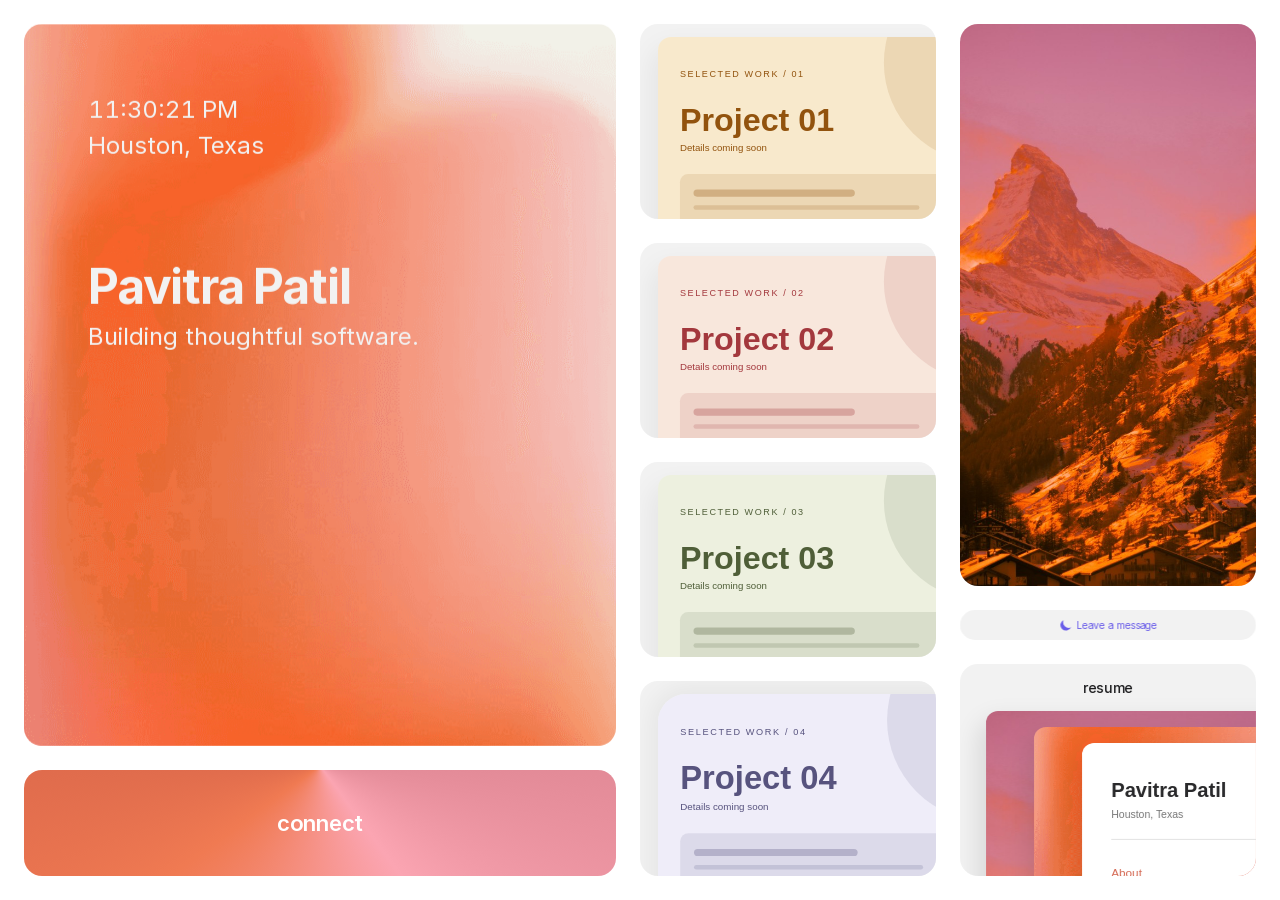
==== commit f3c5bd62: "Restored Portfolio Styling and Kept Project Placeholders" ====
--- a/pavitra/index.html
+++ b/pavitra/index.html
@@ -5,7 +5,7 @@
 
 
 
-	<div id="main"><style>html body { background: var(--token-c206656c-e94e-4eaf-8356-81ed5b4c720c, rgb(255, 255, 255)); }</style><div class="ui-n3VJY ui-1yd4yo2" style="min-height:100vh;width:auto"><div class="ui-fhmqfe"><div class="ui-jjl3dd"><a class="ui-197087o hidden-uhpedp ui-rwmyph portfolio-hero" data-ui-appear-id="197087o" style="opacity: 1; transform: none; will-change: transform;"><div style="position:absolute;border-radius:inherit;corner-shape:inherit;top:0;right:0;bottom:0;left:0" data-ui-background-image-wrapper="true"><img width="612" height="780" src="assets/warm-gradient.svg" alt="" style="display:block;width:100%;height:100%;border-radius:inherit;corner-shape:inherit;object-position:center;object-fit:cover"></div><div class="hero-content"><div class="hero-location"><time data-clock="" aria-label="Current time in Houston">Houston local time</time><p>Houston, Texas</p></div><div class="hero-intro"><h1>Pavitra Patil</h1><p>Building thoughtful software.</p></div></div></a><div class="ssr-variant hidden-uhpedp"><div class="ui-14ftai6-container" data-ui-appear-id="14ftai6" style="opacity: 1; transform: perspective(1200px); will-change: transform;"><a class="ui-aCoJp ui-5ettcn ui-v-5ettcn ui-1a1lt4l" href="#" style="width: 100%; border-radius: 18px; opacity: 1;"><div class="ui-99h82i" style="--extracted-r6o4lv: var(--token-c206656c-e94e-4eaf-8356-81ed5b4c720c, rgb(255, 255, 255)); --ui-link-text-color: rgb(0, 153, 255); --ui-link-text-decoration: underline; transform: none; opacity: 1;"><p class="ui-text" style="--font-selector:SW50ZXItU2VtaUJvbGQ=;--ui-font-size:22px;--ui-font-weight:600;--ui-letter-spacing:-0.3px;--ui-text-alignment:center;--ui-text-color:var(--extracted-r6o4lv, var(--token-c206656c-e94e-4eaf-8356-81ed5b4c720c, rgb(255, 255, 255)))"><span class="ui-text" style="background-image:radial-gradient(50% 669.4% at 50% 50%, var(--token-c206656c-e94e-4eaf-8356-81ed5b4c720c, rgb(255, 255, 255)) 0%, rgba(255, 255, 255, 0.7) 100%)">connect</span></p></div><div class="ui-1ts8u03-container" style="opacity: 1;"><div style="border-radius:0;overflow:hidden;position:absolute;inset:0"><div style="inset: -100%; position: absolute; display: flex; place-items: center; place-content: center; color: rgb(136, 85, 255); background: conic-gradient(from 45deg, rgb(240, 122, 82), rgb(199, 86, 68), rgb(210, 120, 133), rgb(251, 165, 178), rgb(240, 122, 82)); will-change: transform; transform: translateZ(0px) rotate(188.6deg);"></div><div style="position:absolute;inset:0;-webkit-backdrop-filter:blur(0px);-moz-backdrop-filter:blur(0px);backdrop-filter:blur(0px)"></div></div></div></a></div></div></div><div class="ui-1tv29j0"><div class="ssr-variant"><div class="ui-dbfm2v-container" data-ui-appear-id="dbfm2v" style="opacity: 1; transform: none; will-change: transform;"><div class="ui-b2UNb ui-9c6agw ui-v-9c6agw ui-1r8dwft" href="#" style="background-color: var(--token-f1835784-a23b-4e0b-9418-a1f648e5b172, rgb(242, 242, 242)); height: 100%; width: 100%; border-radius: 18px; transform: none; transform-origin: 50% 50% 0px;"><div class="ui-ofgcbt-container" style="opacity: 0; transform: none; transform-origin: 50% 50% 0px;"><div class="ui-ugUfB ui-1meacx9 ui-v-1meacx9" style="transform: none; transform-origin: 50% 50% 0px;"><div class="ui-1yfwvi6" style="--extracted-r6o4lv: var(--token-f1835784-a23b-4e0b-9418-a1f648e5b172, rgb(242, 242, 242)); --ui-link-text-color: rgb(0, 153, 255); --ui-link-text-decoration: underline; transform: none; transform-origin: 50% 50% 0px;"><p class="ui-text" style="--font-selector: SW50ZXItU2VtaUJvbGQ=; --ui-font-family: &quot;Inter&quot;, &quot;Inter Placeholder&quot;, sans-serif; --ui-font-weight: 600; --ui-letter-spacing: -0.3px; --ui-text-color: var(--extracted-r6o4lv, var(--token-f1835784-a23b-4e0b-9418-a1f648e5b172, rgb(242, 242, 242)));">Now</p></div><div class="ui-18q627t-container" id="TAHXC0GgH-18q627t" style="transform: none; transform-origin: 50% 50% 0px;"><div style="display: contents;"><svg xmlns="http://www.w3.org/2000/svg" width="24" height="24" viewBox="0 0 24 24" fill="none" stroke="var(--token-f1835784-a23b-4e0b-9418-a1f648e5b172, rgb(242, 242, 242))" stroke-width="2" stroke-linecap="round" stroke-linejoin="round" style="width: 100%; cursor: pointer; height: 100%;"><polyline points="9 18 15 12 9 6"></polyline></svg></div></div></div></div><div class="ui-9mi7fs" style="--border-bottom-width: 1px; --border-color: rgba(99, 99, 115, 0.2); --border-left-width: 1px; --border-right-width: 1px; --border-style: solid; --border-top-width: 1px; border-radius: 13px; box-shadow: rgba(0, 0, 0, 0.05) 0px 16px 24px 8px; transform: none; transform-origin: 50% 50% 0px;"><div style="position: absolute; border-radius: inherit; inset: 0px;" data-ui-background-image-wrapper="true"><img width="2850" height="1113" src="assets/project-1.svg" alt="" style="display: block; width: 100%; height: 100%; border-radius: inherit; object-position: left top; object-fit: cover;"></div></div></div></div></div><div class="ssr-variant"><div class="ui-147hp1b-container" data-ui-appear-id="147hp1b" style="opacity: 1; transform: none; will-change: transform;"><div class="ui-GaX9h ui-4bzcmf ui-v-4bzcmf ui-gavzs1" href="#" style="background-color: var(--token-f1835784-a23b-4e0b-9418-a1f648e5b172, rgb(242, 242, 242)); height: 100%; width: 100%; border-radius: 18px; opacity: 1;"><div class="ui-4iulb8-container" style="opacity:0"><div class="ui-ugUfB ui-1meacx9 ui-v-1meacx9" style="opacity: 1;"><div class="ui-1yfwvi6" style="--extracted-r6o4lv: var(--token-f1835784-a23b-4e0b-9418-a1f648e5b172, rgb(242, 242, 242)); --ui-link-text-color: rgb(0, 153, 255); --ui-link-text-decoration: underline; transform: none; opacity: 1;"><p class="ui-text" style="--font-selector:SW50ZXItU2VtaUJvbGQ=;--ui-font-family:&quot;Inter&quot;, &quot;Inter Placeholder&quot;, sans-serif;--ui-font-weight:600;--ui-letter-spacing:-0.3px;--ui-text-color:var(--extracted-r6o4lv, var(--token-f1835784-a23b-4e0b-9418-a1f648e5b172, rgb(242, 242, 242)))">Now</p></div><div class="ui-18q627t-container" id="ovhXJ6mHm-18q627t" style="opacity: 1;"><div style="display:contents"><svg xmlns="http://www.w3.org/2000/svg" width="24" height="24" viewBox="0 0 24 24" fill="none" stroke="var(--token-f1835784-a23b-4e0b-9418-a1f648e5b172, rgb(242, 242, 242))" stroke-width="2" stroke-linecap="round" stroke-linejoin="round" style="width: 100%; cursor: pointer; height: 100%;"><polyline points="9 18 15 12 9 6"></polyline></svg></div></div></div></div><div class="ui-1fpyazs" style="--border-bottom-width: 1px; --border-color: rgba(99, 99, 115, 0.2); --border-left-width: 1px; --border-right-width: 1px; --border-style: solid; --border-top-width: 1px; border-radius: 13px; box-shadow: rgba(0, 0, 0, 0.05) 0px 16px 24px 8px; transform: none; opacity: 1;"><div style="position:absolute;border-radius:inherit;corner-shape:inherit;top:0;right:0;bottom:0;left:0" data-ui-background-image-wrapper="true"><img width="2845" height="1093" src="assets/project-2.svg" alt="" style="display:block;width:100%;height:100%;border-radius:inherit;corner-shape:inherit;object-position:left top;object-fit:cover"></div></div></div></div></div><div class="ssr-variant"><div class="ui-lkdhw3-container" data-ui-appear-id="lkdhw3" style="opacity: 1; transform: perspective(1200px); will-change: transform;"><div class="ui-G6KWf ui-1m9pr1c ui-v-1m9pr1c ui-w8iu8w" href="#" style="background-color: var(--token-f1835784-a23b-4e0b-9418-a1f648e5b172, rgb(242, 242, 242)); height: 100%; width: 100%; border-radius: 18px; opacity: 1;"><div class="ui-1lugs02-container" style="opacity:0"><div class="ui-ugUfB ui-1meacx9 ui-v-1meacx9" style="opacity: 1;"><div class="ui-1yfwvi6" style="--extracted-r6o4lv: var(--token-f1835784-a23b-4e0b-9418-a1f648e5b172, rgb(242, 242, 242)); --ui-link-text-color: rgb(0, 153, 255); --ui-link-text-decoration: underline; transform: none; opacity: 1;"><p class="ui-text" style="--font-selector:SW50ZXItU2VtaUJvbGQ=;--ui-font-family:&quot;Inter&quot;, &quot;Inter Placeholder&quot;, sans-serif;--ui-font-weight:600;--ui-letter-spacing:-0.3px;--ui-text-color:var(--extracted-r6o4lv, var(--token-f1835784-a23b-4e0b-9418-a1f648e5b172, rgb(242, 242, 242)))">Project 02</p></div><div class="ui-18q627t-container" id="sDrx5ndLH-18q627t" style="opacity: 1;"><div style="display:contents"><svg xmlns="http://www.w3.org/2000/svg" width="24" height="24" viewBox="0 0 24 24" fill="none" stroke="var(--token-f1835784-a23b-4e0b-9418-a1f648e5b172, rgb(242, 242, 242))" stroke-width="2" stroke-linecap="round" stroke-linejoin="round" style="width: 100%; cursor: pointer; height: 100%;"><polyline points="9 18 15 12 9 6"></polyline></svg></div></div></div></div><div class="ui-1b0miq6" style="--border-bottom-width: 1px; --border-color: rgba(99, 99, 115, 0.2); --border-left-width: 1px; --border-right-width: 1px; --border-style: solid; --border-top-width: 1px; border-radius: 13px; box-shadow: rgba(0, 0, 0, 0.05) 0px 16px 24px 8px; transform: none; opacity: 1;"><div style="position:absolute;border-radius:inherit;corner-shape:inherit;top:0;right:0;bottom:0;left:0" data-ui-background-image-wrapper="true"><img width="1169" height="1029" src="assets/project-3.svg" alt="" style="display:block;width:100%;height:100%;border-radius:inherit;corner-shape:inherit;object-position:left top;object-fit:cover"></div></div></div></div></div><div class="ssr-variant"><div class="ui-1luas1f-container" data-ui-appear-id="1luas1f" style="opacity: 1; transform: none; will-change: transform;"><a class="ui-At71a ui-1f1jw25 ui-v-1f1jw25 ui-eyys3p" href="#" style="background-color: var(--token-f1835784-a23b-4e0b-9418-a1f648e5b172, rgb(242, 242, 242)); height: 100%; width: 100%; border-radius: 18px; opacity: 1;"><div class="ui-pgrl6a-container" style="opacity:0"><div class="ui-ugUfB ui-1meacx9 ui-v-1meacx9" style="opacity: 1;"><div class="ui-1yfwvi6" style="--extracted-r6o4lv: var(--token-f1835784-a23b-4e0b-9418-a1f648e5b172, rgb(242, 242, 242)); --ui-link-text-color: rgb(0, 153, 255); --ui-link-text-decoration: underline; transform: none; opacity: 1;"><p class="ui-text" style="--font-selector:SW50ZXItU2VtaUJvbGQ=;--ui-font-family:&quot;Inter&quot;, &quot;Inter Placeholder&quot;, sans-serif;--ui-font-weight:600;--ui-letter-spacing:-0.3px;--ui-text-color:var(--extracted-r6o4lv, var(--token-f1835784-a23b-4e0b-9418-a1f648e5b172, rgb(242, 242, 242)))">Now</p></div><div class="ui-18q627t-container" id="ATrlcWuvE-18q627t" style="opacity: 1;"><div style="display:contents"><svg xmlns="http://www.w3.org/2000/svg" width="24" height="24" viewBox="0 0 24 24" fill="none" stroke="var(--token-f1835784-a23b-4e0b-9418-a1f648e5b172, rgb(242, 242, 242))" stroke-width="2" stroke-linecap="round" stroke-linejoin="round" style="width: 100%; cursor: pointer; height: 100%;"><polyline points="9 18 15 12 9 6"></polyline></svg></div></div></div></div><div class="ui-cxmf29" style="--border-bottom-width: 1px; --border-color: rgba(99, 99, 115, 0); --border-left-width: 1px; --border-right-width: 1px; --border-style: solid; --border-top-width: 1px; height: auto; aspect-ratio: 1.25614 / 1; border-radius: 28px; box-shadow: rgba(0, 0, 0, 0.05) 0px 0px 24px 8px; transform: none; opacity: 1;"><div style="position:absolute;border-radius:inherit;corner-shape:inherit;top:0;right:0;bottom:0;left:0" data-ui-background-image-wrapper="true"><img width="716" height="570" src="assets/project-4.svg" alt="" style="display:block;width:100%;height:100%;border-radius:inherit;corner-shape:inherit;object-position:left top;object-fit:cover"></div></div></a></div></div></div><div class="ui-ab2fns"><div class="ssr-variant hidden-uhpedp"><a class="ui-palpvx ui-rwmyph" data-ui-appear-id="palpvx" href="#" style="opacity: 1; transform: perspective(1200px); will-change: transform;"><div style="position:absolute;border-radius:inherit;corner-shape:inherit;top:0;right:0;bottom:0;left:0" data-ui-background-image-wrapper="true"><img width="1365" height="2048" src="assets/skyline.svg" alt="" style="display:block;width:100%;height:100%;border-radius:inherit;corner-shape:inherit;object-position:center;object-fit:cover"></div></a></div><div class="ssr-variant hidden-uhpedp"><div class="ssr-variant hidden-cni8tp"><div class="ui-am2the-container" data-ui-appear-id="am2the" style="opacity: 1; transform: none; will-change: transform;"><a class="ui-PNQnN ui-yec95k ui-v-yec95k ui-fd89y1" href="#" style="background-color: var(--token-f1835784-a23b-4e0b-9418-a1f648e5b172, rgb(242, 242, 242)); width: 100%; border-radius: 18px; opacity: 1;"><div class="ui-ssjb14-container" style="opacity: 1;"><div style="display:contents"><svg viewBox="0 0 20 20" fill="currentColor" width="24" height="24" style="width: 100%; height: 100%; cursor: auto;" color="rgb(105, 92, 233)"><path d="M17.293 13.293A8 8 0 016.707 2.707a8.001 8.001 0 1010.586 10.586z"></path></svg></div></div><div class="ui-zbfec5" style="--extracted-r6o4lv: rgb(105, 92, 233); --ui-link-text-color: rgb(0, 153, 255); --ui-link-text-decoration: underline; transform: none; opacity: 1;"><p class="ui-text" style="--ui-font-size:10px;--ui-letter-spacing:-0.3px;--ui-text-alignment:center;--ui-text-color:var(--extracted-r6o4lv, rgb(105, 92, 233))">Leave a message</p></div><div class="ui-l9xn0j" style="--extracted-r6o4lv:rgb(137, 127, 230);--ui-link-text-color:rgb(0, 153, 255);--ui-link-text-decoration:underline;opacity:0;transform:none"><p class="ui-text" style="--font-selector:SW50ZXItTWVkaXVt;--ui-font-family:&quot;Inter-Medium&quot;, &quot;Inter&quot;, sans-serif;--ui-font-size:10px;--ui-font-weight:500;--ui-letter-spacing:-0.3px;--ui-text-alignment:center;--ui-text-color:var(--extracted-r6o4lv, rgb(137, 127, 230))">Send an email</p></div></a></div></div></div><div class="ssr-variant hidden-uhpedp"><div class="ssr-variant hidden-cni8tp"><div class="ui-12ow5ia-container" data-ui-appear-id="12ow5ia" style="opacity: 1; transform: none; will-change: transform;"><a class="ui-iqi59 ui-14cglxs ui-v-14cglxs ui-1byiixz" href="#" style="background-color: var(--token-f1835784-a23b-4e0b-9418-a1f648e5b172, rgb(242, 242, 242)); width: 100%; border-radius: 18px; opacity: 1;"><div class="ui-10os1iy" style="border-radius: 12px; box-shadow: rgba(0, 0, 0, 0.1) 0px 16px 24px 8px; opacity: 1;"><div style="position:absolute;border-radius:inherit;corner-shape:inherit;top:0;right:0;bottom:0;left:0" data-ui-background-image-wrapper="true"><img width="1365" height="2048" src="assets/skyline.svg" alt="" style="display:block;width:100%;height:100%;border-radius:inherit;corner-shape:inherit;object-position:left top;object-fit:cover"></div></div><div class="ui-1n4ez64" style="border-radius: 12px; box-shadow: rgba(0, 0, 0, 0.1) 0px 16px 24px 8px; opacity: 1;"><div style="position:absolute;border-radius:inherit;corner-shape:inherit;top:0;right:0;bottom:0;left:0" data-ui-background-image-wrapper="true"><img width="500" height="500" src="assets/warm-gradient.svg" alt="" style="display:block;width:100%;height:100%;border-radius:inherit;corner-shape:inherit;object-position:left center;object-fit:cover"></div></div><div class="ui-rla0g7" style="border-radius: 12px; box-shadow: rgba(0, 0, 0, 0.1) 0px 16px 24px 8px; opacity: 1;"><div style="position:absolute;border-radius:inherit;corner-shape:inherit;top:0;right:0;bottom:0;left:0" data-ui-background-image-wrapper="true"><img width="1545" height="1999" src="assets/resume.svg" alt="" style="display:block;width:100%;height:100%;border-radius:inherit;corner-shape:inherit;object-position:left top;object-fit:cover"></div></div><div class="ui-82bais" style="--extracted-r6o4lv:var(--token-13865c7f-06f5-43bf-b1c4-acd6f833be81, rgb(29, 29, 31));--ui-link-text-color:rgb(0, 153, 255);--ui-link-text-decoration:underline;opacity:1;transform:translateX(-50%)"><p class="ui-text" style="--font-selector:SW50ZXItTWVkaXVt;--ui-font-family:&quot;Inter-Medium&quot;, &quot;Inter&quot;, sans-serif;--ui-font-size:14px;--ui-font-weight:500;--ui-letter-spacing:-0.3px;--ui-text-alignment:center;--ui-text-color:var(--extracted-r6o4lv, var(--token-13865c7f-06f5-43bf-b1c4-acd6f833be81, rgb(29, 29, 31)))">resume</p></div><div class="ui-naupw2" style="--extracted-r6o4lv:var(--token-b00a0be8-dd9e-45ac-9053-165ab2aa6dcc, rgb(99, 99, 115));--ui-link-text-color:rgb(0, 153, 255);--ui-link-text-decoration:underline;opacity:0;transform:translateX(-50%)"><p class="ui-text" style="--font-selector:SW50ZXItTWVkaXVt;--ui-font-family:&quot;Inter-Medium&quot;, &quot;Inter&quot;, sans-serif;--ui-font-size:14px;--ui-font-weight:500;--ui-letter-spacing:-0.3px;--ui-text-alignment:center;--ui-text-color:var(--extracted-r6o4lv, var(--token-b00a0be8-dd9e-45ac-9053-165ab2aa6dcc, rgb(99, 99, 115)))">resume</p></div></a></div></div></div></div></div></div><div id="overlay"></div></div>
+	<div id="main"><style>html body { background: var(--token-c206656c-e94e-4eaf-8356-81ed5b4c720c, rgb(255, 255, 255)); }</style><div class="ui-n3VJY ui-1yd4yo2" style="min-height:100vh;width:auto"><div class="ui-fhmqfe"><div class="ui-jjl3dd"><a class="ui-197087o hidden-uhpedp ui-rwmyph portfolio-hero" data-ui-appear-id="197087o" style="opacity: 1; transform: none; will-change: transform;"><div style="position:absolute;border-radius:inherit;corner-shape:inherit;top:0;right:0;bottom:0;left:0" data-ui-background-image-wrapper="true"><img width="612" height="780" src="assets/hero-texture.jpeg" alt="" style="display:block;width:100%;height:100%;border-radius:inherit;corner-shape:inherit;object-position:center;object-fit:cover"></div><div class="hero-content"><div class="hero-location"><time data-clock="" aria-label="Current time in Houston">Houston local time</time><p>Houston, Texas</p></div><div class="hero-intro"><h1>Pavitra Patil</h1><p>Building thoughtful software.</p></div></div></a><div class="ssr-variant hidden-uhpedp"><div class="ui-14ftai6-container" data-ui-appear-id="14ftai6" style="opacity: 1; transform: perspective(1200px); will-change: transform;"><a class="ui-aCoJp ui-5ettcn ui-v-5ettcn ui-1a1lt4l" href="#" style="width: 100%; border-radius: 18px; opacity: 1;"><div class="ui-99h82i" style="--extracted-r6o4lv: var(--token-c206656c-e94e-4eaf-8356-81ed5b4c720c, rgb(255, 255, 255)); --ui-link-text-color: rgb(0, 153, 255); --ui-link-text-decoration: underline; transform: none; opacity: 1;"><p class="ui-text" style="--font-selector:SW50ZXItU2VtaUJvbGQ=;--ui-font-size:22px;--ui-font-weight:600;--ui-letter-spacing:-0.3px;--ui-text-alignment:center;--ui-text-color:var(--extracted-r6o4lv, var(--token-c206656c-e94e-4eaf-8356-81ed5b4c720c, rgb(255, 255, 255)))"><span class="ui-text" style="background-image:radial-gradient(50% 669.4% at 50% 50%, var(--token-c206656c-e94e-4eaf-8356-81ed5b4c720c, rgb(255, 255, 255)) 0%, rgba(255, 255, 255, 0.7) 100%)">connect</span></p></div><div class="ui-1ts8u03-container" style="opacity: 1;"><div style="border-radius:0;overflow:hidden;position:absolute;inset:0"><div style="inset: -100%; position: absolute; display: flex; place-items: center; place-content: center; color: rgb(136, 85, 255); background: conic-gradient(from 45deg, rgb(240, 122, 82), rgb(199, 86, 68), rgb(210, 120, 133), rgb(251, 165, 178), rgb(240, 122, 82)); will-change: transform; transform: translateZ(0px) rotate(188.6deg);"></div><div style="position:absolute;inset:0;-webkit-backdrop-filter:blur(0px);-moz-backdrop-filter:blur(0px);backdrop-filter:blur(0px)"></div></div></div></a></div></div></div><div class="ui-1tv29j0"><div class="ssr-variant"><div class="ui-dbfm2v-container" data-ui-appear-id="dbfm2v" style="opacity: 1; transform: none; will-change: transform;"><div class="ui-b2UNb ui-9c6agw ui-v-9c6agw ui-1r8dwft" href="#" style="background-color: var(--token-f1835784-a23b-4e0b-9418-a1f648e5b172, rgb(242, 242, 242)); height: 100%; width: 100%; border-radius: 18px; transform: none; transform-origin: 50% 50% 0px;"><div class="ui-ofgcbt-container" style="opacity: 0; transform: none; transform-origin: 50% 50% 0px;"><div class="ui-ugUfB ui-1meacx9 ui-v-1meacx9" style="transform: none; transform-origin: 50% 50% 0px;"><div class="ui-1yfwvi6" style="--extracted-r6o4lv: var(--token-f1835784-a23b-4e0b-9418-a1f648e5b172, rgb(242, 242, 242)); --ui-link-text-color: rgb(0, 153, 255); --ui-link-text-decoration: underline; transform: none; transform-origin: 50% 50% 0px;"><p class="ui-text" style="--font-selector: SW50ZXItU2VtaUJvbGQ=; --ui-font-family: &quot;Inter&quot;, &quot;Inter Placeholder&quot;, sans-serif; --ui-font-weight: 600; --ui-letter-spacing: -0.3px; --ui-text-color: var(--extracted-r6o4lv, var(--token-f1835784-a23b-4e0b-9418-a1f648e5b172, rgb(242, 242, 242)));">Now</p></div><div class="ui-18q627t-container" id="TAHXC0GgH-18q627t" style="transform: none; transform-origin: 50% 50% 0px;"><div style="display: contents;"><svg xmlns="http://www.w3.org/2000/svg" width="24" height="24" viewBox="0 0 24 24" fill="none" stroke="var(--token-f1835784-a23b-4e0b-9418-a1f648e5b172, rgb(242, 242, 242))" stroke-width="2" stroke-linecap="round" stroke-linejoin="round" style="width: 100%; cursor: pointer; height: 100%;"><polyline points="9 18 15 12 9 6"></polyline></svg></div></div></div></div><div class="ui-9mi7fs" style="--border-bottom-width: 1px; --border-color: rgba(99, 99, 115, 0.2); --border-left-width: 1px; --border-right-width: 1px; --border-style: solid; --border-top-width: 1px; border-radius: 13px; box-shadow: rgba(0, 0, 0, 0.05) 0px 16px 24px 8px; transform: none; transform-origin: 50% 50% 0px;"><div style="position: absolute; border-radius: inherit; inset: 0px;" data-ui-background-image-wrapper="true"><img width="2850" height="1113" src="assets/project-1.svg" alt="" style="display: block; width: 100%; height: 100%; border-radius: inherit; object-position: left top; object-fit: cover;"></div></div></div></div></div><div class="ssr-variant"><div class="ui-147hp1b-container" data-ui-appear-id="147hp1b" style="opacity: 1; transform: none; will-change: transform;"><div class="ui-GaX9h ui-4bzcmf ui-v-4bzcmf ui-gavzs1" href="#" style="background-color: var(--token-f1835784-a23b-4e0b-9418-a1f648e5b172, rgb(242, 242, 242)); height: 100%; width: 100%; border-radius: 18px; opacity: 1;"><div class="ui-4iulb8-container" style="opacity:0"><div class="ui-ugUfB ui-1meacx9 ui-v-1meacx9" style="opacity: 1;"><div class="ui-1yfwvi6" style="--extracted-r6o4lv: var(--token-f1835784-a23b-4e0b-9418-a1f648e5b172, rgb(242, 242, 242)); --ui-link-text-color: rgb(0, 153, 255); --ui-link-text-decoration: underline; transform: none; opacity: 1;"><p class="ui-text" style="--font-selector:SW50ZXItU2VtaUJvbGQ=;--ui-font-family:&quot;Inter&quot;, &quot;Inter Placeholder&quot;, sans-serif;--ui-font-weight:600;--ui-letter-spacing:-0.3px;--ui-text-color:var(--extracted-r6o4lv, var(--token-f1835784-a23b-4e0b-9418-a1f648e5b172, rgb(242, 242, 242)))">Now</p></div><div class="ui-18q627t-container" id="ovhXJ6mHm-18q627t" style="opacity: 1;"><div style="display:contents"><svg xmlns="http://www.w3.org/2000/svg" width="24" height="24" viewBox="0 0 24 24" fill="none" stroke="var(--token-f1835784-a23b-4e0b-9418-a1f648e5b172, rgb(242, 242, 242))" stroke-width="2" stroke-linecap="round" stroke-linejoin="round" style="width: 100%; cursor: pointer; height: 100%;"><polyline points="9 18 15 12 9 6"></polyline></svg></div></div></div></div><div class="ui-1fpyazs" style="--border-bottom-width: 1px; --border-color: rgba(99, 99, 115, 0.2); --border-left-width: 1px; --border-right-width: 1px; --border-style: solid; --border-top-width: 1px; border-radius: 13px; box-shadow: rgba(0, 0, 0, 0.05) 0px 16px 24px 8px; transform: none; opacity: 1;"><div style="position:absolute;border-radius:inherit;corner-shape:inherit;top:0;right:0;bottom:0;left:0" data-ui-background-image-wrapper="true"><img width="2845" height="1093" src="assets/project-2.svg" alt="" style="display:block;width:100%;height:100%;border-radius:inherit;corner-shape:inherit;object-position:left top;object-fit:cover"></div></div></div></div></div><div class="ssr-variant"><div class="ui-lkdhw3-container" data-ui-appear-id="lkdhw3" style="opacity: 1; transform: perspective(1200px); will-change: transform;"><div class="ui-G6KWf ui-1m9pr1c ui-v-1m9pr1c ui-w8iu8w" href="#" style="background-color: var(--token-f1835784-a23b-4e0b-9418-a1f648e5b172, rgb(242, 242, 242)); height: 100%; width: 100%; border-radius: 18px; opacity: 1;"><div class="ui-1lugs02-container" style="opacity:0"><div class="ui-ugUfB ui-1meacx9 ui-v-1meacx9" style="opacity: 1;"><div class="ui-1yfwvi6" style="--extracted-r6o4lv: var(--token-f1835784-a23b-4e0b-9418-a1f648e5b172, rgb(242, 242, 242)); --ui-link-text-color: rgb(0, 153, 255); --ui-link-text-decoration: underline; transform: none; opacity: 1;"><p class="ui-text" style="--font-selector:SW50ZXItU2VtaUJvbGQ=;--ui-font-family:&quot;Inter&quot;, &quot;Inter Placeholder&quot;, sans-serif;--ui-font-weight:600;--ui-letter-spacing:-0.3px;--ui-text-color:var(--extracted-r6o4lv, var(--token-f1835784-a23b-4e0b-9418-a1f648e5b172, rgb(242, 242, 242)))">Project 02</p></div><div class="ui-18q627t-container" id="sDrx5ndLH-18q627t" style="opacity: 1;"><div style="display:contents"><svg xmlns="http://www.w3.org/2000/svg" width="24" height="24" viewBox="0 0 24 24" fill="none" stroke="var(--token-f1835784-a23b-4e0b-9418-a1f648e5b172, rgb(242, 242, 242))" stroke-width="2" stroke-linecap="round" stroke-linejoin="round" style="width: 100%; cursor: pointer; height: 100%;"><polyline points="9 18 15 12 9 6"></polyline></svg></div></div></div></div><div class="ui-1b0miq6" style="--border-bottom-width: 1px; --border-color: rgba(99, 99, 115, 0.2); --border-left-width: 1px; --border-right-width: 1px; --border-style: solid; --border-top-width: 1px; border-radius: 13px; box-shadow: rgba(0, 0, 0, 0.05) 0px 16px 24px 8px; transform: none; opacity: 1;"><div style="position:absolute;border-radius:inherit;corner-shape:inherit;top:0;right:0;bottom:0;left:0" data-ui-background-image-wrapper="true"><img width="1169" height="1029" src="assets/project-3.svg" alt="" style="display:block;width:100%;height:100%;border-radius:inherit;corner-shape:inherit;object-position:left top;object-fit:cover"></div></div></div></div></div><div class="ssr-variant"><div class="ui-1luas1f-container" data-ui-appear-id="1luas1f" style="opacity: 1; transform: none; will-change: transform;"><a class="ui-At71a ui-1f1jw25 ui-v-1f1jw25 ui-eyys3p" href="#" style="background-color: var(--token-f1835784-a23b-4e0b-9418-a1f648e5b172, rgb(242, 242, 242)); height: 100%; width: 100%; border-radius: 18px; opacity: 1;"><div class="ui-pgrl6a-container" style="opacity:0"><div class="ui-ugUfB ui-1meacx9 ui-v-1meacx9" style="opacity: 1;"><div class="ui-1yfwvi6" style="--extracted-r6o4lv: var(--token-f1835784-a23b-4e0b-9418-a1f648e5b172, rgb(242, 242, 242)); --ui-link-text-color: rgb(0, 153, 255); --ui-link-text-decoration: underline; transform: none; opacity: 1;"><p class="ui-text" style="--font-selector:SW50ZXItU2VtaUJvbGQ=;--ui-font-family:&quot;Inter&quot;, &quot;Inter Placeholder&quot;, sans-serif;--ui-font-weight:600;--ui-letter-spacing:-0.3px;--ui-text-color:var(--extracted-r6o4lv, var(--token-f1835784-a23b-4e0b-9418-a1f648e5b172, rgb(242, 242, 242)))">Now</p></div><div class="ui-18q627t-container" id="ATrlcWuvE-18q627t" style="opacity: 1;"><div style="display:contents"><svg xmlns="http://www.w3.org/2000/svg" width="24" height="24" viewBox="0 0 24 24" fill="none" stroke="var(--token-f1835784-a23b-4e0b-9418-a1f648e5b172, rgb(242, 242, 242))" stroke-width="2" stroke-linecap="round" stroke-linejoin="round" style="width: 100%; cursor: pointer; height: 100%;"><polyline points="9 18 15 12 9 6"></polyline></svg></div></div></div></div><div class="ui-cxmf29" style="--border-bottom-width: 1px; --border-color: rgba(99, 99, 115, 0); --border-left-width: 1px; --border-right-width: 1px; --border-style: solid; --border-top-width: 1px; height: auto; aspect-ratio: 1.25614 / 1; border-radius: 28px; box-shadow: rgba(0, 0, 0, 0.05) 0px 0px 24px 8px; transform: none; opacity: 1;"><div style="position:absolute;border-radius:inherit;corner-shape:inherit;top:0;right:0;bottom:0;left:0" data-ui-background-image-wrapper="true"><img width="716" height="570" src="assets/project-4.svg" alt="" style="display:block;width:100%;height:100%;border-radius:inherit;corner-shape:inherit;object-position:left top;object-fit:cover"></div></div></a></div></div></div><div class="ui-ab2fns"><div class="ssr-variant hidden-uhpedp"><a class="ui-palpvx ui-rwmyph" data-ui-appear-id="palpvx" href="#" style="opacity: 1; transform: perspective(1200px); will-change: transform;"><div style="position:absolute;border-radius:inherit;corner-shape:inherit;top:0;right:0;bottom:0;left:0" data-ui-background-image-wrapper="true"><img width="1365" height="2048" src="assets/mountain.jpg" alt="" style="display:block;width:100%;height:100%;border-radius:inherit;corner-shape:inherit;object-position:center;object-fit:cover"></div></a></div><div class="ssr-variant hidden-uhpedp"><div class="ssr-variant hidden-cni8tp"><div class="ui-am2the-container" data-ui-appear-id="am2the" style="opacity: 1; transform: none; will-change: transform;"><a class="ui-PNQnN ui-yec95k ui-v-yec95k ui-fd89y1" href="#" style="background-color: var(--token-f1835784-a23b-4e0b-9418-a1f648e5b172, rgb(242, 242, 242)); width: 100%; border-radius: 18px; opacity: 1;"><div class="ui-ssjb14-container" style="opacity: 1;"><div style="display:contents"><svg viewBox="0 0 20 20" fill="currentColor" width="24" height="24" style="width: 100%; height: 100%; cursor: auto;" color="rgb(105, 92, 233)"><path d="M17.293 13.293A8 8 0 016.707 2.707a8.001 8.001 0 1010.586 10.586z"></path></svg></div></div><div class="ui-zbfec5" style="--extracted-r6o4lv: rgb(105, 92, 233); --ui-link-text-color: rgb(0, 153, 255); --ui-link-text-decoration: underline; transform: none; opacity: 1;"><p class="ui-text" style="--ui-font-size:10px;--ui-letter-spacing:-0.3px;--ui-text-alignment:center;--ui-text-color:var(--extracted-r6o4lv, rgb(105, 92, 233))">Leave a message</p></div><div class="ui-l9xn0j" style="--extracted-r6o4lv:rgb(137, 127, 230);--ui-link-text-color:rgb(0, 153, 255);--ui-link-text-decoration:underline;opacity:0;transform:none"><p class="ui-text" style="--font-selector:SW50ZXItTWVkaXVt;--ui-font-family:&quot;Inter-Medium&quot;, &quot;Inter&quot;, sans-serif;--ui-font-size:10px;--ui-font-weight:500;--ui-letter-spacing:-0.3px;--ui-text-alignment:center;--ui-text-color:var(--extracted-r6o4lv, rgb(137, 127, 230))">Send an email</p></div></a></div></div></div><div class="ssr-variant hidden-uhpedp"><div class="ssr-variant hidden-cni8tp"><div class="ui-12ow5ia-container" data-ui-appear-id="12ow5ia" style="opacity: 1; transform: none; will-change: transform;"><a class="ui-iqi59 ui-14cglxs ui-v-14cglxs ui-1byiixz" href="#" style="background-color: var(--token-f1835784-a23b-4e0b-9418-a1f648e5b172, rgb(242, 242, 242)); width: 100%; border-radius: 18px; opacity: 1;"><div class="ui-10os1iy" style="border-radius: 12px; box-shadow: rgba(0, 0, 0, 0.1) 0px 16px 24px 8px; opacity: 1;"><div style="position:absolute;border-radius:inherit;corner-shape:inherit;top:0;right:0;bottom:0;left:0" data-ui-background-image-wrapper="true"><img width="1365" height="2048" src="assets/mountain.jpg" alt="" style="display:block;width:100%;height:100%;border-radius:inherit;corner-shape:inherit;object-position:left top;object-fit:cover"></div></div><div class="ui-1n4ez64" style="border-radius: 12px; box-shadow: rgba(0, 0, 0, 0.1) 0px 16px 24px 8px; opacity: 1;"><div style="position:absolute;border-radius:inherit;corner-shape:inherit;top:0;right:0;bottom:0;left:0" data-ui-background-image-wrapper="true"><img width="500" height="500" src="assets/hero-texture.jpeg" alt="" style="display:block;width:100%;height:100%;border-radius:inherit;corner-shape:inherit;object-position:left center;object-fit:cover"></div></div><div class="ui-rla0g7" style="border-radius: 12px; box-shadow: rgba(0, 0, 0, 0.1) 0px 16px 24px 8px; opacity: 1;"><div style="position:absolute;border-radius:inherit;corner-shape:inherit;top:0;right:0;bottom:0;left:0" data-ui-background-image-wrapper="true"><img width="1545" height="1999" src="assets/resume.svg" alt="" style="display:block;width:100%;height:100%;border-radius:inherit;corner-shape:inherit;object-position:left top;object-fit:cover"></div></div><div class="ui-82bais" style="--extracted-r6o4lv:var(--token-13865c7f-06f5-43bf-b1c4-acd6f833be81, rgb(29, 29, 31));--ui-link-text-color:rgb(0, 153, 255);--ui-link-text-decoration:underline;opacity:1;transform:translateX(-50%)"><p class="ui-text" style="--font-selector:SW50ZXItTWVkaXVt;--ui-font-family:&quot;Inter-Medium&quot;, &quot;Inter&quot;, sans-serif;--ui-font-size:14px;--ui-font-weight:500;--ui-letter-spacing:-0.3px;--ui-text-alignment:center;--ui-text-color:var(--extracted-r6o4lv, var(--token-13865c7f-06f5-43bf-b1c4-acd6f833be81, rgb(29, 29, 31)))">resume</p></div><div class="ui-naupw2" style="--extracted-r6o4lv:var(--token-b00a0be8-dd9e-45ac-9053-165ab2aa6dcc, rgb(99, 99, 115));--ui-link-text-color:rgb(0, 153, 255);--ui-link-text-decoration:underline;opacity:0;transform:translateX(-50%)"><p class="ui-text" style="--font-selector:SW50ZXItTWVkaXVt;--ui-font-family:&quot;Inter-Medium&quot;, &quot;Inter&quot;, sans-serif;--ui-font-size:14px;--ui-font-weight:500;--ui-letter-spacing:-0.3px;--ui-text-alignment:center;--ui-text-color:var(--extracted-r6o4lv, var(--token-b00a0be8-dd9e-45ac-9053-165ab2aa6dcc, rgb(99, 99, 115)))">resume</p></div></a></div></div></div></div></div></div><div id="overlay"></div></div>
 
 
 
@@ -26,7 +26,7 @@
 
 
 
-	<div id="main"><style>html body { background: var(--token-c206656c-e94e-4eaf-8356-81ed5b4c720c, rgb(255, 255, 255)); }</style><div class="ui-n3VJY ui-1yd4yo2" style="min-height: 100vh; width: auto;"><div class="ui-fhmqfe"><div class="ui-jjl3dd"><a class="ui-197087o hidden-uhpedp ui-rwmyph portfolio-hero" data-ui-appear-id="197087o" style="opacity: 1; transform: none; will-change: transform;"><div style="position: absolute; border-radius: inherit; inset: 0px;" data-ui-background-image-wrapper="true"><img width="612" height="780" src="assets/warm-gradient.svg" alt="" style="display: block; width: 100%; height: 100%; border-radius: inherit; object-position: center center; object-fit: cover;"></div><div class="hero-content"><div class="hero-location"><time data-clock="" aria-label="Current time in Houston">Houston local time</time><p>Houston, Texas</p></div><div class="hero-intro"><h1>Pavitra Patil</h1><p>Building thoughtful software.</p></div></div></a><div class="ui-14ftai6-container" data-ui-appear-id="14ftai6" style="opacity: 1; transform: perspective(1200px); will-change: transform;"><a class="ui-aCoJp ui-5ettcn ui-v-5ettcn ui-1a1lt4l" href="#" style="width: 100%; border-radius: 18px; opacity: 1;"><div class="ui-99h82i" style="--extracted-r6o4lv: var(--token-c206656c-e94e-4eaf-8356-81ed5b4c720c, rgb(255, 255, 255)); --ui-link-text-color: rgb(0, 153, 255); --ui-link-text-decoration: underline; transform: none; opacity: 1;"><p class="ui-text" style="--font-selector: SW50ZXItU2VtaUJvbGQ=; --ui-font-weight: 600; --ui-letter-spacing: -0.3px; --ui-text-alignment: center; --ui-text-color: var(--extracted-r6o4lv, var(--token-c206656c-e94e-4eaf-8356-81ed5b4c720c, rgb(255, 255, 255))); --ui-font-size: 22px;"><span class="ui-text" style="background-image: radial-gradient(50% 669.4% at 50% 50%, var(--token-c206656c-e94e-4eaf-8356-81ed5b4c720c, rgb(255, 255, 255)) 0%, rgba(255, 255, 255, 0.7) 100%);">connect</span></p></div><div class="ui-1ts8u03-container" style="opacity: 1;"><div style="border-radius: 0px; overflow: hidden; position: absolute; inset: 0px;"><div style="inset: -100%; position: absolute; display: flex; place-items: center; place-content: center; color: rgb(136, 85, 255); background: conic-gradient(from 45deg, rgb(240, 122, 82), rgb(199, 86, 68), rgb(210, 120, 133), rgb(251, 165, 178), rgb(240, 122, 82)); will-change: transform; transform: translateZ(0px) rotate(341.45deg);"></div><div style="position: absolute; inset: 0px; backdrop-filter: blur(0px);"></div></div></div></a></div></div><div class="ui-1tv29j0"><div class="ui-dbfm2v-container" data-ui-appear-id="dbfm2v" style="opacity: 1; transform: none; will-change: transform;"><div class="ui-b2UNb ui-9c6agw ui-v-9c6agw ui-1r8dwft" href="#" style="background-color: var(--token-f1835784-a23b-4e0b-9418-a1f648e5b172, rgb(242, 242, 242)); height: 100%; width: 100%; border-radius: 18px; transform: none; transform-origin: 50% 50% 0px; opacity: 1;"><div class="ui-ofgcbt-container" style="opacity: 0; transform: none; transform-origin: 50% 50% 0px;"><div class="ui-ugUfB ui-1meacx9 ui-v-1meacx9" style="transform: none; transform-origin: 50% 50% 0px; opacity: 1;"><div class="ui-1yfwvi6" style="--extracted-r6o4lv: var(--token-f1835784-a23b-4e0b-9418-a1f648e5b172, rgb(242, 242, 242)); --ui-link-text-color: rgb(0, 153, 255); --ui-link-text-decoration: underline; transform: none; transform-origin: 50% 50% 0px; opacity: 1;"><p class="ui-text" style="--font-selector: SW50ZXItU2VtaUJvbGQ=; --ui-font-family: &quot;Inter&quot;, &quot;Inter Placeholder&quot;, sans-serif; --ui-font-weight: 600; --ui-letter-spacing: -0.3px; --ui-text-color: var(--extracted-r6o4lv, var(--token-f1835784-a23b-4e0b-9418-a1f648e5b172, rgb(242, 242, 242)));">Now</p></div><div class="ui-18q627t-container" id="TAHXC0GgH-18q627t" style="transform: none; transform-origin: 50% 50% 0px; opacity: 1;"><div style="display: contents;"><svg xmlns="http://www.w3.org/2000/svg" width="24" height="24" viewBox="0 0 24 24" fill="none" stroke="var(--token-f1835784-a23b-4e0b-9418-a1f648e5b172, rgb(242, 242, 242))" stroke-width="2" stroke-linecap="round" stroke-linejoin="round" style="width: 100%; cursor: pointer; height: 100%;"><polyline points="9 18 15 12 9 6"></polyline></svg></div></div></div></div><div class="ui-9mi7fs" style="--border-bottom-width: 1px; --border-color: rgba(99, 99, 115, 0.2); --border-left-width: 1px; --border-right-width: 1px; --border-style: solid; --border-top-width: 1px; border-radius: 13px; box-shadow: rgba(0, 0, 0, 0.05) 0px 16px 24px 8px; transform: none; transform-origin: 50% 50% 0px; opacity: 1;"><div style="position: absolute; border-radius: inherit; inset: 0px;" data-ui-background-image-wrapper="true"><img width="2850" height="1113" src="assets/project-1.svg" alt="" style="display: block; width: 100%; height: 100%; border-radius: inherit; object-position: left top; object-fit: cover;"></div></div></div></div><div class="ui-147hp1b-container" data-ui-appear-id="147hp1b" style="opacity: 1; transform: none; will-change: transform;"><div class="ui-GaX9h ui-4bzcmf ui-v-4bzcmf ui-gavzs1" href="#" style="background-color: var(--token-f1835784-a23b-4e0b-9418-a1f648e5b172, rgb(242, 242, 242)); height: 100%; width: 100%; border-radius: 18px; transform: none; transform-origin: 50% 50% 0px; opacity: 1;"><div class="ui-4iulb8-container" style="opacity: 0; transform: none; transform-origin: 50% 50% 0px;"><div class="ui-ugUfB ui-1meacx9 ui-v-1meacx9" style="transform: none; transform-origin: 50% 50% 0px; opacity: 1;"><div class="ui-1yfwvi6" style="--extracted-r6o4lv: var(--token-f1835784-a23b-4e0b-9418-a1f648e5b172, rgb(242, 242, 242)); --ui-link-text-color: rgb(0, 153, 255); --ui-link-text-decoration: underline; transform: none; transform-origin: 50% 50% 0px; opacity: 1;"><p class="ui-text" style="--font-selector: SW50ZXItU2VtaUJvbGQ=; --ui-font-family: &quot;Inter&quot;, &quot;Inter Placeholder&quot;, sans-serif; --ui-font-weight: 600; --ui-letter-spacing: -0.3px; --ui-text-color: var(--extracted-r6o4lv, var(--token-f1835784-a23b-4e0b-9418-a1f648e5b172, rgb(242, 242, 242)));">Now</p></div><div class="ui-18q627t-container" id="ovhXJ6mHm-18q627t" style="transform: none; transform-origin: 50% 50% 0px; opacity: 1;"><div style="display: contents;"><svg xmlns="http://www.w3.org/2000/svg" width="24" height="24" viewBox="0 0 24 24" fill="none" stroke="var(--token-f1835784-a23b-4e0b-9418-a1f648e5b172, rgb(242, 242, 242))" stroke-width="2" stroke-linecap="round" stroke-linejoin="round" style="width: 100%; cursor: pointer; height: 100%;"><polyline points="9 18 15 12 9 6"></polyline></svg></div></div></div></div><div class="ui-1fpyazs" style="--border-bottom-width: 1px; --border-color: rgba(99, 99, 115, 0.2); --border-left-width: 1px; --border-right-width: 1px; --border-style: solid; --border-top-width: 1px; border-radius: 13px; box-shadow: rgba(0, 0, 0, 0.05) 0px 16px 24px 8px; transform: none; transform-origin: 50% 50% 0px; opacity: 1;"><div style="position: absolute; border-radius: inherit; inset: 0px;" data-ui-background-image-wrapper="true"><img width="2845" height="1093" src="assets/project-2.svg" alt="" style="display: block; width: 100%; height: 100%; border-radius: inherit; object-position: left top; object-fit: cover;"></div></div></div></div><div class="ui-lkdhw3-container" data-ui-appear-id="lkdhw3" style="opacity: 1; transform: perspective(1200px); will-change: transform;"><div class="ui-G6KWf ui-1m9pr1c ui-v-1m9pr1c ui-w8iu8w" href="#" style="background-color: var(--token-f1835784-a23b-4e0b-9418-a1f648e5b172, rgb(242, 242, 242)); height: 100%; width: 100%; border-radius: 18px; opacity: 1;"><div class="ui-1lugs02-container" style="opacity: 0;"><div class="ui-ugUfB ui-1meacx9 ui-v-1meacx9" style="opacity: 1;"><div class="ui-1yfwvi6" style="--extracted-r6o4lv: var(--token-f1835784-a23b-4e0b-9418-a1f648e5b172, rgb(242, 242, 242)); --ui-link-text-color: rgb(0, 153, 255); --ui-link-text-decoration: underline; transform: none; opacity: 1;"><p class="ui-text" style="--font-selector: SW50ZXItU2VtaUJvbGQ=; --ui-font-family: &quot;Inter&quot;, &quot;Inter Placeholder&quot;, sans-serif; --ui-font-weight: 600; --ui-letter-spacing: -0.3px; --ui-text-color: var(--extracted-r6o4lv, var(--token-f1835784-a23b-4e0b-9418-a1f648e5b172, rgb(242, 242, 242)));">Project 02</p></div><div class="ui-18q627t-container" id="sDrx5ndLH-18q627t" style="opacity: 1;"><div style="display: contents;"><svg xmlns="http://www.w3.org/2000/svg" width="24" height="24" viewBox="0 0 24 24" fill="none" stroke="var(--token-f1835784-a23b-4e0b-9418-a1f648e5b172, rgb(242, 242, 242))" stroke-width="2" stroke-linecap="round" stroke-linejoin="round" style="width: 100%; cursor: pointer; height: 100%;"><polyline points="9 18 15 12 9 6"></polyline></svg></div></div></div></div><div class="ui-1b0miq6" style="--border-bottom-width: 1px; --border-color: rgba(99, 99, 115, 0.2); --border-left-width: 1px; --border-right-width: 1px; --border-style: solid; --border-top-width: 1px; border-radius: 13px; box-shadow: rgba(0, 0, 0, 0.05) 0px 16px 24px 8px; transform: none; opacity: 1;"><div style="position: absolute; border-radius: inherit; inset: 0px;" data-ui-background-image-wrapper="true"><img width="1169" height="1029" src="assets/project-3.svg" alt="" style="display: block; width: 100%; height: 100%; border-radius: inherit; object-position: left top; object-fit: cover;"></div></div></div></div><div class="ui-1luas1f-container" data-ui-appear-id="1luas1f" style="opacity: 1; transform: none; will-change: transform;"><a class="ui-At71a ui-1f1jw25 ui-v-1f1jw25 ui-eyys3p" href="#" style="background-color: var(--token-f1835784-a23b-4e0b-9418-a1f648e5b172, rgb(242, 242, 242)); height: 100%; width: 100%; border-radius: 18px; opacity: 1;"><div class="ui-pgrl6a-container" style="opacity: 0;"><div class="ui-ugUfB ui-1meacx9 ui-v-1meacx9" style="opacity: 1;"><div class="ui-1yfwvi6" style="--extracted-r6o4lv: var(--token-f1835784-a23b-4e0b-9418-a1f648e5b172, rgb(242, 242, 242)); --ui-link-text-color: rgb(0, 153, 255); --ui-link-text-decoration: underline; transform: none; opacity: 1;"><p class="ui-text" style="--font-selector: SW50ZXItU2VtaUJvbGQ=; --ui-font-family: &quot;Inter&quot;, &quot;Inter Placeholder&quot;, sans-serif; --ui-font-weight: 600; --ui-letter-spacing: -0.3px; --ui-text-color: var(--extracted-r6o4lv, var(--token-f1835784-a23b-4e0b-9418-a1f648e5b172, rgb(242, 242, 242)));">Now</p></div><div class="ui-18q627t-container" id="ATrlcWuvE-18q627t" style="opacity: 1;"><div style="display: contents;"><svg xmlns="http://www.w3.org/2000/svg" width="24" height="24" viewBox="0 0 24 24" fill="none" stroke="var(--token-f1835784-a23b-4e0b-9418-a1f648e5b172, rgb(242, 242, 242))" stroke-width="2" stroke-linecap="round" stroke-linejoin="round" style="width: 100%; cursor: pointer; height: 100%;"><polyline points="9 18 15 12 9 6"></polyline></svg></div></div></div></div><div class="ui-cxmf29" style="--border-bottom-width: 1px; --border-color: rgba(99, 99, 115, 0); --border-left-width: 1px; --border-right-width: 1px; --border-style: solid; --border-top-width: 1px; height: auto; aspect-ratio: 1.25614 / 1; border-radius: 28px; box-shadow: rgba(0, 0, 0, 0.05) 0px 0px 24px 8px; transform: none; opacity: 1;"><div style="position: absolute; border-radius: inherit; inset: 0px;" data-ui-background-image-wrapper="true"><img width="716" height="570" src="assets/project-4.svg" alt="" style="display: block; width: 100%; height: 100%; border-radius: inherit; object-position: left top; object-fit: cover;"></div></div></a></div></div><div class="ui-ab2fns"><a class="ui-palpvx ui-rwmyph" data-ui-appear-id="palpvx" href="#" style="opacity: 1; transform: perspective(1200px); will-change: transform;"><div style="position: absolute; border-radius: inherit; inset: 0px;" data-ui-background-image-wrapper="true"><img width="1365" height="2048" src="assets/skyline.svg" alt="" style="display: block; width: 100%; height: 100%; border-radius: inherit; object-position: center center; object-fit: cover;"></div></a><div class="ui-am2the-container" data-ui-appear-id="am2the" style="opacity: 1; transform: none; will-change: transform;"><a class="ui-PNQnN ui-yec95k ui-v-yec95k ui-fd89y1" href="#" style="background-color: var(--token-f1835784-a23b-4e0b-9418-a1f648e5b172, rgb(242, 242, 242)); width: 100%; border-radius: 18px; opacity: 1;"><div class="ui-ssjb14-container" style="opacity: 1;"><div style="display: contents;"><svg viewBox="0 0 20 20" fill="currentColor" width="24" height="24" style="width: 100%; height: 100%; cursor: auto;" color="rgb(105, 92, 233)"><path d="M17.293 13.293A8 8 0 016.707 2.707a8.001 8.001 0 1010.586 10.586z"></path></svg></div></div><div class="ui-zbfec5" style="--extracted-r6o4lv: rgb(105, 92, 233); --ui-link-text-color: rgb(0, 153, 255); --ui-link-text-decoration: underline; transform: none; opacity: 1;"><p class="ui-text" style="--ui-font-size: 10px; --ui-letter-spacing: -0.3px; --ui-text-alignment: center; --ui-text-color: var(--extracted-r6o4lv, rgb(105, 92, 233));">Leave a message</p></div><div class="ui-l9xn0j" style="--extracted-r6o4lv: rgb(137, 127, 230); --ui-link-text-color: rgb(0, 153, 255); --ui-link-text-decoration: underline; opacity: 0; transform: none;"><p class="ui-text" style="--font-selector: SW50ZXItTWVkaXVt; --ui-font-family: &quot;Inter-Medium&quot;, &quot;Inter&quot;, sans-serif; --ui-font-size: 10px; --ui-font-weight: 500; --ui-letter-spacing: -0.3px; --ui-text-alignment: center; --ui-text-color: var(--extracted-r6o4lv, rgb(137, 127, 230));">Send an email</p></div></a></div><div class="ui-12ow5ia-container" data-ui-appear-id="12ow5ia" style="opacity: 1; transform: none; will-change: transform;"><a class="ui-iqi59 ui-14cglxs ui-v-14cglxs ui-1byiixz" href="#" style="background-color: var(--token-f1835784-a23b-4e0b-9418-a1f648e5b172, rgb(242, 242, 242)); width: 100%; border-radius: 18px; opacity: 1;"><div class="ui-10os1iy" style="border-radius: 12px; box-shadow: rgba(0, 0, 0, 0.1) 0px 16px 24px 8px; opacity: 1;"><div style="position: absolute; border-radius: inherit; inset: 0px;" data-ui-background-image-wrapper="true"><img width="1365" height="2048" src="assets/skyline.svg" alt="" style="display: block; width: 100%; height: 100%; border-radius: inherit; object-position: left top; object-fit: cover;"></div></div><div class="ui-1n4ez64" style="border-radius: 12px; box-shadow: rgba(0, 0, 0, 0.1) 0px 16px 24px 8px; opacity: 1;"><div style="position: absolute; border-radius: inherit; inset: 0px;" data-ui-background-image-wrapper="true"><img width="500" height="500" src="assets/warm-gradient.svg" alt="" style="display: block; width: 100%; height: 100%; border-radius: inherit; object-position: left center; object-fit: cover;"></div></div><div class="ui-rla0g7" style="border-radius: 12px; box-shadow: rgba(0, 0, 0, 0.1) 0px 16px 24px 8px; opacity: 1;"><div style="position: absolute; border-radius: inherit; inset: 0px;" data-ui-background-image-wrapper="true"><img width="1545" height="1999" src="assets/resume.svg" alt="" style="display: block; width: 100%; height: 100%; border-radius: inherit; object-position: left top; object-fit: cover;"></div></div><div class="ui-82bais" style="--extracted-r6o4lv: var(--token-13865c7f-06f5-43bf-b1c4-acd6f833be81, rgb(29, 29, 31)); --ui-link-text-color: rgb(0, 153, 255); --ui-link-text-decoration: underline; opacity: 1; transform: translateX(-50%);"><p class="ui-text" style="--font-selector: SW50ZXItTWVkaXVt; --ui-font-family: &quot;Inter-Medium&quot;, &quot;Inter&quot;, sans-serif; --ui-font-size: 14px; --ui-font-weight: 500; --ui-letter-spacing: -0.3px; --ui-text-alignment: center; --ui-text-color: var(--extracted-r6o4lv, var(--token-13865c7f-06f5-43bf-b1c4-acd6f833be81, rgb(29, 29, 31)));">resume</p></div><div class="ui-naupw2" style="--extracted-r6o4lv: var(--token-b00a0be8-dd9e-45ac-9053-165ab2aa6dcc, rgb(99, 99, 115)); --ui-link-text-color: rgb(0, 153, 255); --ui-link-text-decoration: underline; opacity: 0; transform: translateX(-50%);"><p class="ui-text" style="--font-selector: SW50ZXItTWVkaXVt; --ui-font-family: &quot;Inter-Medium&quot;, &quot;Inter&quot;, sans-serif; --ui-font-size: 14px; --ui-font-weight: 500; --ui-letter-spacing: -0.3px; --ui-text-alignment: center; --ui-text-color: var(--extracted-r6o4lv, var(--token-b00a0be8-dd9e-45ac-9053-165ab2aa6dcc, rgb(99, 99, 115)));">resume</p></div></a></div></div></div></div><div id="overlay"></div><div class="ui-P0Rx6 ui-YCmdz ui-ggx137 ui-pointer-events-none ui-v-ggx137" style="background-color: var(--token-f1835784-a23b-4e0b-9418-a1f648e5b172, rgb(242, 242, 242)); position: fixed; top: 0px; left: 0px; z-index: 13; pointer-events: none; border-radius: 18px; opacity: 1; transform: translate(-50%, -50%) translateX(364px) translateY(528px);"><div class="ui-11hecqc-container" style="opacity: 1;"><div style="position: relative; width: 100%; height: 100%; display: flex; justify-content: center; align-items: center; overflow: hidden; background: rgba(235, 235, 235, 0); padding: 15px; border-radius: 8px;"></div></div><div class="ui-rwxicu" style="opacity: 1;"><div class="ui-1f700ii" style="--ui-link-text-color: rgb(0, 153, 255); --ui-link-text-decoration: underline; transform: none; opacity: 1;"><p class="ui-text ui-styles-preset-kzgc6c">about</p></div><div class="ui-69b9nx-container" style="opacity: 1;"><div style="display: contents;"><svg xmlns="http://www.w3.org/2000/svg" width="24" height="24" viewBox="0 0 24 24" fill="none" stroke="var(--token-b00a0be8-dd9e-45ac-9053-165ab2aa6dcc, rgb(99, 99, 115))" stroke-width="2" stroke-linecap="round" stroke-linejoin="round" style="width: 100%; cursor: auto; height: 100%;"><line x1="5" y1="12" x2="19" y2="12"></line><polyline points="12 5 19 12 12 19"></polyline></svg></div></div></div></div></div>
+	<div id="main"><style>html body { background: var(--token-c206656c-e94e-4eaf-8356-81ed5b4c720c, rgb(255, 255, 255)); }</style><div class="ui-n3VJY ui-1yd4yo2" style="min-height: 100vh; width: auto;"><div class="ui-fhmqfe"><div class="ui-jjl3dd"><a class="ui-197087o hidden-uhpedp ui-rwmyph portfolio-hero" data-ui-appear-id="197087o" style="opacity: 1; transform: none; will-change: transform;"><div style="position: absolute; border-radius: inherit; inset: 0px;" data-ui-background-image-wrapper="true"><img width="612" height="780" src="assets/hero-texture.jpeg" alt="" style="display: block; width: 100%; height: 100%; border-radius: inherit; object-position: center center; object-fit: cover;"></div><div class="hero-content"><div class="hero-location"><time data-clock="" aria-label="Current time in Houston">Houston local time</time><p>Houston, Texas</p></div><div class="hero-intro"><h1>Pavitra Patil</h1><p>Building thoughtful software.</p></div></div></a><div class="ui-14ftai6-container" data-ui-appear-id="14ftai6" style="opacity: 1; transform: perspective(1200px); will-change: transform;"><a class="ui-aCoJp ui-5ettcn ui-v-5ettcn ui-1a1lt4l" href="#" style="width: 100%; border-radius: 18px; opacity: 1;"><div class="ui-99h82i" style="--extracted-r6o4lv: var(--token-c206656c-e94e-4eaf-8356-81ed5b4c720c, rgb(255, 255, 255)); --ui-link-text-color: rgb(0, 153, 255); --ui-link-text-decoration: underline; transform: none; opacity: 1;"><p class="ui-text" style="--font-selector: SW50ZXItU2VtaUJvbGQ=; --ui-font-weight: 600; --ui-letter-spacing: -0.3px; --ui-text-alignment: center; --ui-text-color: var(--extracted-r6o4lv, var(--token-c206656c-e94e-4eaf-8356-81ed5b4c720c, rgb(255, 255, 255))); --ui-font-size: 22px;"><span class="ui-text" style="background-image: radial-gradient(50% 669.4% at 50% 50%, var(--token-c206656c-e94e-4eaf-8356-81ed5b4c720c, rgb(255, 255, 255)) 0%, rgba(255, 255, 255, 0.7) 100%);">connect</span></p></div><div class="ui-1ts8u03-container" style="opacity: 1;"><div style="border-radius: 0px; overflow: hidden; position: absolute; inset: 0px;"><div style="inset: -100%; position: absolute; display: flex; place-items: center; place-content: center; color: rgb(136, 85, 255); background: conic-gradient(from 45deg, rgb(240, 122, 82), rgb(199, 86, 68), rgb(210, 120, 133), rgb(251, 165, 178), rgb(240, 122, 82)); will-change: transform; transform: translateZ(0px) rotate(341.45deg);"></div><div style="position: absolute; inset: 0px; backdrop-filter: blur(0px);"></div></div></div></a></div></div><div class="ui-1tv29j0"><div class="ui-dbfm2v-container" data-ui-appear-id="dbfm2v" style="opacity: 1; transform: none; will-change: transform;"><div class="ui-b2UNb ui-9c6agw ui-v-9c6agw ui-1r8dwft" href="#" style="background-color: var(--token-f1835784-a23b-4e0b-9418-a1f648e5b172, rgb(242, 242, 242)); height: 100%; width: 100%; border-radius: 18px; transform: none; transform-origin: 50% 50% 0px; opacity: 1;"><div class="ui-ofgcbt-container" style="opacity: 0; transform: none; transform-origin: 50% 50% 0px;"><div class="ui-ugUfB ui-1meacx9 ui-v-1meacx9" style="transform: none; transform-origin: 50% 50% 0px; opacity: 1;"><div class="ui-1yfwvi6" style="--extracted-r6o4lv: var(--token-f1835784-a23b-4e0b-9418-a1f648e5b172, rgb(242, 242, 242)); --ui-link-text-color: rgb(0, 153, 255); --ui-link-text-decoration: underline; transform: none; transform-origin: 50% 50% 0px; opacity: 1;"><p class="ui-text" style="--font-selector: SW50ZXItU2VtaUJvbGQ=; --ui-font-family: &quot;Inter&quot;, &quot;Inter Placeholder&quot;, sans-serif; --ui-font-weight: 600; --ui-letter-spacing: -0.3px; --ui-text-color: var(--extracted-r6o4lv, var(--token-f1835784-a23b-4e0b-9418-a1f648e5b172, rgb(242, 242, 242)));">Now</p></div><div class="ui-18q627t-container" id="TAHXC0GgH-18q627t" style="transform: none; transform-origin: 50% 50% 0px; opacity: 1;"><div style="display: contents;"><svg xmlns="http://www.w3.org/2000/svg" width="24" height="24" viewBox="0 0 24 24" fill="none" stroke="var(--token-f1835784-a23b-4e0b-9418-a1f648e5b172, rgb(242, 242, 242))" stroke-width="2" stroke-linecap="round" stroke-linejoin="round" style="width: 100%; cursor: pointer; height: 100%;"><polyline points="9 18 15 12 9 6"></polyline></svg></div></div></div></div><div class="ui-9mi7fs" style="--border-bottom-width: 1px; --border-color: rgba(99, 99, 115, 0.2); --border-left-width: 1px; --border-right-width: 1px; --border-style: solid; --border-top-width: 1px; border-radius: 13px; box-shadow: rgba(0, 0, 0, 0.05) 0px 16px 24px 8px; transform: none; transform-origin: 50% 50% 0px; opacity: 1;"><div style="position: absolute; border-radius: inherit; inset: 0px;" data-ui-background-image-wrapper="true"><img width="2850" height="1113" src="assets/project-1.svg" alt="" style="display: block; width: 100%; height: 100%; border-radius: inherit; object-position: left top; object-fit: cover;"></div></div></div></div><div class="ui-147hp1b-container" data-ui-appear-id="147hp1b" style="opacity: 1; transform: none; will-change: transform;"><div class="ui-GaX9h ui-4bzcmf ui-v-4bzcmf ui-gavzs1" href="#" style="background-color: var(--token-f1835784-a23b-4e0b-9418-a1f648e5b172, rgb(242, 242, 242)); height: 100%; width: 100%; border-radius: 18px; transform: none; transform-origin: 50% 50% 0px; opacity: 1;"><div class="ui-4iulb8-container" style="opacity: 0; transform: none; transform-origin: 50% 50% 0px;"><div class="ui-ugUfB ui-1meacx9 ui-v-1meacx9" style="transform: none; transform-origin: 50% 50% 0px; opacity: 1;"><div class="ui-1yfwvi6" style="--extracted-r6o4lv: var(--token-f1835784-a23b-4e0b-9418-a1f648e5b172, rgb(242, 242, 242)); --ui-link-text-color: rgb(0, 153, 255); --ui-link-text-decoration: underline; transform: none; transform-origin: 50% 50% 0px; opacity: 1;"><p class="ui-text" style="--font-selector: SW50ZXItU2VtaUJvbGQ=; --ui-font-family: &quot;Inter&quot;, &quot;Inter Placeholder&quot;, sans-serif; --ui-font-weight: 600; --ui-letter-spacing: -0.3px; --ui-text-color: var(--extracted-r6o4lv, var(--token-f1835784-a23b-4e0b-9418-a1f648e5b172, rgb(242, 242, 242)));">Now</p></div><div class="ui-18q627t-container" id="ovhXJ6mHm-18q627t" style="transform: none; transform-origin: 50% 50% 0px; opacity: 1;"><div style="display: contents;"><svg xmlns="http://www.w3.org/2000/svg" width="24" height="24" viewBox="0 0 24 24" fill="none" stroke="var(--token-f1835784-a23b-4e0b-9418-a1f648e5b172, rgb(242, 242, 242))" stroke-width="2" stroke-linecap="round" stroke-linejoin="round" style="width: 100%; cursor: pointer; height: 100%;"><polyline points="9 18 15 12 9 6"></polyline></svg></div></div></div></div><div class="ui-1fpyazs" style="--border-bottom-width: 1px; --border-color: rgba(99, 99, 115, 0.2); --border-left-width: 1px; --border-right-width: 1px; --border-style: solid; --border-top-width: 1px; border-radius: 13px; box-shadow: rgba(0, 0, 0, 0.05) 0px 16px 24px 8px; transform: none; transform-origin: 50% 50% 0px; opacity: 1;"><div style="position: absolute; border-radius: inherit; inset: 0px;" data-ui-background-image-wrapper="true"><img width="2845" height="1093" src="assets/project-2.svg" alt="" style="display: block; width: 100%; height: 100%; border-radius: inherit; object-position: left top; object-fit: cover;"></div></div></div></div><div class="ui-lkdhw3-container" data-ui-appear-id="lkdhw3" style="opacity: 1; transform: perspective(1200px); will-change: transform;"><div class="ui-G6KWf ui-1m9pr1c ui-v-1m9pr1c ui-w8iu8w" href="#" style="background-color: var(--token-f1835784-a23b-4e0b-9418-a1f648e5b172, rgb(242, 242, 242)); height: 100%; width: 100%; border-radius: 18px; opacity: 1;"><div class="ui-1lugs02-container" style="opacity: 0;"><div class="ui-ugUfB ui-1meacx9 ui-v-1meacx9" style="opacity: 1;"><div class="ui-1yfwvi6" style="--extracted-r6o4lv: var(--token-f1835784-a23b-4e0b-9418-a1f648e5b172, rgb(242, 242, 242)); --ui-link-text-color: rgb(0, 153, 255); --ui-link-text-decoration: underline; transform: none; opacity: 1;"><p class="ui-text" style="--font-selector: SW50ZXItU2VtaUJvbGQ=; --ui-font-family: &quot;Inter&quot;, &quot;Inter Placeholder&quot;, sans-serif; --ui-font-weight: 600; --ui-letter-spacing: -0.3px; --ui-text-color: var(--extracted-r6o4lv, var(--token-f1835784-a23b-4e0b-9418-a1f648e5b172, rgb(242, 242, 242)));">Project 02</p></div><div class="ui-18q627t-container" id="sDrx5ndLH-18q627t" style="opacity: 1;"><div style="display: contents;"><svg xmlns="http://www.w3.org/2000/svg" width="24" height="24" viewBox="0 0 24 24" fill="none" stroke="var(--token-f1835784-a23b-4e0b-9418-a1f648e5b172, rgb(242, 242, 242))" stroke-width="2" stroke-linecap="round" stroke-linejoin="round" style="width: 100%; cursor: pointer; height: 100%;"><polyline points="9 18 15 12 9 6"></polyline></svg></div></div></div></div><div class="ui-1b0miq6" style="--border-bottom-width: 1px; --border-color: rgba(99, 99, 115, 0.2); --border-left-width: 1px; --border-right-width: 1px; --border-style: solid; --border-top-width: 1px; border-radius: 13px; box-shadow: rgba(0, 0, 0, 0.05) 0px 16px 24px 8px; transform: none; opacity: 1;"><div style="position: absolute; border-radius: inherit; inset: 0px;" data-ui-background-image-wrapper="true"><img width="1169" height="1029" src="assets/project-3.svg" alt="" style="display: block; width: 100%; height: 100%; border-radius: inherit; object-position: left top; object-fit: cover;"></div></div></div></div><div class="ui-1luas1f-container" data-ui-appear-id="1luas1f" style="opacity: 1; transform: none; will-change: transform;"><a class="ui-At71a ui-1f1jw25 ui-v-1f1jw25 ui-eyys3p" href="#" style="background-color: var(--token-f1835784-a23b-4e0b-9418-a1f648e5b172, rgb(242, 242, 242)); height: 100%; width: 100%; border-radius: 18px; opacity: 1;"><div class="ui-pgrl6a-container" style="opacity: 0;"><div class="ui-ugUfB ui-1meacx9 ui-v-1meacx9" style="opacity: 1;"><div class="ui-1yfwvi6" style="--extracted-r6o4lv: var(--token-f1835784-a23b-4e0b-9418-a1f648e5b172, rgb(242, 242, 242)); --ui-link-text-color: rgb(0, 153, 255); --ui-link-text-decoration: underline; transform: none; opacity: 1;"><p class="ui-text" style="--font-selector: SW50ZXItU2VtaUJvbGQ=; --ui-font-family: &quot;Inter&quot;, &quot;Inter Placeholder&quot;, sans-serif; --ui-font-weight: 600; --ui-letter-spacing: -0.3px; --ui-text-color: var(--extracted-r6o4lv, var(--token-f1835784-a23b-4e0b-9418-a1f648e5b172, rgb(242, 242, 242)));">Now</p></div><div class="ui-18q627t-container" id="ATrlcWuvE-18q627t" style="opacity: 1;"><div style="display: contents;"><svg xmlns="http://www.w3.org/2000/svg" width="24" height="24" viewBox="0 0 24 24" fill="none" stroke="var(--token-f1835784-a23b-4e0b-9418-a1f648e5b172, rgb(242, 242, 242))" stroke-width="2" stroke-linecap="round" stroke-linejoin="round" style="width: 100%; cursor: pointer; height: 100%;"><polyline points="9 18 15 12 9 6"></polyline></svg></div></div></div></div><div class="ui-cxmf29" style="--border-bottom-width: 1px; --border-color: rgba(99, 99, 115, 0); --border-left-width: 1px; --border-right-width: 1px; --border-style: solid; --border-top-width: 1px; height: auto; aspect-ratio: 1.25614 / 1; border-radius: 28px; box-shadow: rgba(0, 0, 0, 0.05) 0px 0px 24px 8px; transform: none; opacity: 1;"><div style="position: absolute; border-radius: inherit; inset: 0px;" data-ui-background-image-wrapper="true"><img width="716" height="570" src="assets/project-4.svg" alt="" style="display: block; width: 100%; height: 100%; border-radius: inherit; object-position: left top; object-fit: cover;"></div></div></a></div></div><div class="ui-ab2fns"><a class="ui-palpvx ui-rwmyph" data-ui-appear-id="palpvx" href="#" style="opacity: 1; transform: perspective(1200px); will-change: transform;"><div style="position: absolute; border-radius: inherit; inset: 0px;" data-ui-background-image-wrapper="true"><img width="1365" height="2048" src="assets/mountain.jpg" alt="" style="display: block; width: 100%; height: 100%; border-radius: inherit; object-position: center center; object-fit: cover;"></div></a><div class="ui-am2the-container" data-ui-appear-id="am2the" style="opacity: 1; transform: none; will-change: transform;"><a class="ui-PNQnN ui-yec95k ui-v-yec95k ui-fd89y1" href="#" style="background-color: var(--token-f1835784-a23b-4e0b-9418-a1f648e5b172, rgb(242, 242, 242)); width: 100%; border-radius: 18px; opacity: 1;"><div class="ui-ssjb14-container" style="opacity: 1;"><div style="display: contents;"><svg viewBox="0 0 20 20" fill="currentColor" width="24" height="24" style="width: 100%; height: 100%; cursor: auto;" color="rgb(105, 92, 233)"><path d="M17.293 13.293A8 8 0 016.707 2.707a8.001 8.001 0 1010.586 10.586z"></path></svg></div></div><div class="ui-zbfec5" style="--extracted-r6o4lv: rgb(105, 92, 233); --ui-link-text-color: rgb(0, 153, 255); --ui-link-text-decoration: underline; transform: none; opacity: 1;"><p class="ui-text" style="--ui-font-size: 10px; --ui-letter-spacing: -0.3px; --ui-text-alignment: center; --ui-text-color: var(--extracted-r6o4lv, rgb(105, 92, 233));">Leave a message</p></div><div class="ui-l9xn0j" style="--extracted-r6o4lv: rgb(137, 127, 230); --ui-link-text-color: rgb(0, 153, 255); --ui-link-text-decoration: underline; opacity: 0; transform: none;"><p class="ui-text" style="--font-selector: SW50ZXItTWVkaXVt; --ui-font-family: &quot;Inter-Medium&quot;, &quot;Inter&quot;, sans-serif; --ui-font-size: 10px; --ui-font-weight: 500; --ui-letter-spacing: -0.3px; --ui-text-alignment: center; --ui-text-color: var(--extracted-r6o4lv, rgb(137, 127, 230));">Send an email</p></div></a></div><div class="ui-12ow5ia-container" data-ui-appear-id="12ow5ia" style="opacity: 1; transform: none; will-change: transform;"><a class="ui-iqi59 ui-14cglxs ui-v-14cglxs ui-1byiixz" href="#" style="background-color: var(--token-f1835784-a23b-4e0b-9418-a1f648e5b172, rgb(242, 242, 242)); width: 100%; border-radius: 18px; opacity: 1;"><div class="ui-10os1iy" style="border-radius: 12px; box-shadow: rgba(0, 0, 0, 0.1) 0px 16px 24px 8px; opacity: 1;"><div style="position: absolute; border-radius: inherit; inset: 0px;" data-ui-background-image-wrapper="true"><img width="1365" height="2048" src="assets/mountain.jpg" alt="" style="display: block; width: 100%; height: 100%; border-radius: inherit; object-position: left top; object-fit: cover;"></div></div><div class="ui-1n4ez64" style="border-radius: 12px; box-shadow: rgba(0, 0, 0, 0.1) 0px 16px 24px 8px; opacity: 1;"><div style="position: absolute; border-radius: inherit; inset: 0px;" data-ui-background-image-wrapper="true"><img width="500" height="500" src="assets/hero-texture.jpeg" alt="" style="display: block; width: 100%; height: 100%; border-radius: inherit; object-position: left center; object-fit: cover;"></div></div><div class="ui-rla0g7" style="border-radius: 12px; box-shadow: rgba(0, 0, 0, 0.1) 0px 16px 24px 8px; opacity: 1;"><div style="position: absolute; border-radius: inherit; inset: 0px;" data-ui-background-image-wrapper="true"><img width="1545" height="1999" src="assets/resume.svg" alt="" style="display: block; width: 100%; height: 100%; border-radius: inherit; object-position: left top; object-fit: cover;"></div></div><div class="ui-82bais" style="--extracted-r6o4lv: var(--token-13865c7f-06f5-43bf-b1c4-acd6f833be81, rgb(29, 29, 31)); --ui-link-text-color: rgb(0, 153, 255); --ui-link-text-decoration: underline; opacity: 1; transform: translateX(-50%);"><p class="ui-text" style="--font-selector: SW50ZXItTWVkaXVt; --ui-font-family: &quot;Inter-Medium&quot;, &quot;Inter&quot;, sans-serif; --ui-font-size: 14px; --ui-font-weight: 500; --ui-letter-spacing: -0.3px; --ui-text-alignment: center; --ui-text-color: var(--extracted-r6o4lv, var(--token-13865c7f-06f5-43bf-b1c4-acd6f833be81, rgb(29, 29, 31)));">resume</p></div><div class="ui-naupw2" style="--extracted-r6o4lv: var(--token-b00a0be8-dd9e-45ac-9053-165ab2aa6dcc, rgb(99, 99, 115)); --ui-link-text-color: rgb(0, 153, 255); --ui-link-text-decoration: underline; opacity: 0; transform: translateX(-50%);"><p class="ui-text" style="--font-selector: SW50ZXItTWVkaXVt; --ui-font-family: &quot;Inter-Medium&quot;, &quot;Inter&quot;, sans-serif; --ui-font-size: 14px; --ui-font-weight: 500; --ui-letter-spacing: -0.3px; --ui-text-alignment: center; --ui-text-color: var(--extracted-r6o4lv, var(--token-b00a0be8-dd9e-45ac-9053-165ab2aa6dcc, rgb(99, 99, 115)));">resume</p></div></a></div></div></div></div><div id="overlay"></div><div class="ui-P0Rx6 ui-YCmdz ui-ggx137 ui-pointer-events-none ui-v-ggx137" style="background-color: var(--token-f1835784-a23b-4e0b-9418-a1f648e5b172, rgb(242, 242, 242)); position: fixed; top: 0px; left: 0px; z-index: 13; pointer-events: none; border-radius: 18px; opacity: 1; transform: translate(-50%, -50%) translateX(364px) translateY(528px);"><div class="ui-11hecqc-container" style="opacity: 1;"><div style="position: relative; width: 100%; height: 100%; display: flex; justify-content: center; align-items: center; overflow: hidden; background: rgba(235, 235, 235, 0); padding: 15px; border-radius: 8px;"></div></div><div class="ui-rwxicu" style="opacity: 1;"><div class="ui-1f700ii" style="--ui-link-text-color: rgb(0, 153, 255); --ui-link-text-decoration: underline; transform: none; opacity: 1;"><p class="ui-text ui-styles-preset-kzgc6c">about</p></div><div class="ui-69b9nx-container" style="opacity: 1;"><div style="display: contents;"><svg xmlns="http://www.w3.org/2000/svg" width="24" height="24" viewBox="0 0 24 24" fill="none" stroke="var(--token-b00a0be8-dd9e-45ac-9053-165ab2aa6dcc, rgb(99, 99, 115))" stroke-width="2" stroke-linecap="round" stroke-linejoin="round" style="width: 100%; cursor: auto; height: 100%;"><line x1="5" y1="12" x2="19" y2="12"></line><polyline points="12 5 19 12 12 19"></polyline></svg></div></div></div></div></div>
 
 
 
@@ -47,7 +47,7 @@
 
 
 
-	<div id="main"><style>html body { background: var(--token-c206656c-e94e-4eaf-8356-81ed5b4c720c, rgb(255, 255, 255)); }</style><div class="ui-n3VJY ui-1yd4yo2" style="min-height: 100vh; width: auto;"><div class="ui-fhmqfe"><div class="ui-jjl3dd"><a class="ui-cv7xn6 hidden-1yd4yo2 hidden-cni8tp ui-rwmyph portfolio-hero" data-ui-appear-id="cv7xn6" style="opacity: 1; transform: none; will-change: transform;"><div style="position: absolute; border-radius: inherit; inset: 0px;" data-ui-background-image-wrapper="true"><img width="612" height="780" src="assets/warm-gradient.svg" alt="" style="display: block; width: 100%; height: 100%; border-radius: inherit; object-position: center center; object-fit: cover;"></div><div class="hero-content"><div class="hero-location"><time data-clock="" aria-label="Current time in Houston">Houston local time</time><p>Houston, Texas</p></div><div class="hero-intro"><h1>Pavitra Patil</h1><p>Building thoughtful software.</p></div></div></a><div class="ui-14ftai6-container" data-ui-appear-id="14ftai6" style="opacity: 1; transform: perspective(1200px); will-change: transform;"><a class="ui-aCoJp ui-5ettcn ui-v-jceh6j ui-1a1lt4l" href="#" style="width: 100%; border-radius: 18px; opacity: 1;"><div class="ui-99h82i" style="--extracted-r6o4lv: var(--token-c206656c-e94e-4eaf-8356-81ed5b4c720c, rgb(255, 255, 255)); --ui-link-text-color: rgb(0, 153, 255); --ui-link-text-decoration: underline; transform: none; opacity: 1;"><p class="ui-text" style="--font-selector: SW50ZXItU2VtaUJvbGQ=; --ui-font-weight: 600; --ui-letter-spacing: -0.3px; --ui-text-alignment: center; --ui-text-color: var(--extracted-r6o4lv, var(--token-c206656c-e94e-4eaf-8356-81ed5b4c720c, rgb(255, 255, 255)));"><span class="ui-text" style="background-image: radial-gradient(50% 669.4% at 50% 50%, var(--token-c206656c-e94e-4eaf-8356-81ed5b4c720c, rgb(255, 255, 255)) 0%, rgba(255, 255, 255, 0.7) 100%);">connect</span></p></div><div class="ui-1ts8u03-container" style="opacity: 1;"><div style="border-radius: 0px; overflow: hidden; position: absolute; inset: 0px;"><div style="inset: -100%; position: absolute; display: flex; place-items: center; place-content: center; color: rgb(136, 85, 255); background: conic-gradient(from 45deg, rgb(240, 122, 82), rgb(199, 86, 68), rgb(210, 120, 133), rgb(251, 165, 178), rgb(240, 122, 82)); will-change: transform; transform: translateZ(0px) rotate(47.4deg);"></div><div style="position: absolute; inset: 0px; backdrop-filter: blur(0px);"></div></div></div></a></div></div><div class="ui-1tv29j0"><div class="ui-dbfm2v-container" data-ui-appear-id="dbfm2v" style="opacity: 1; transform: none; will-change: transform;"><div class="ui-b2UNb ui-9c6agw ui-v-9c6agw ui-1r8dwft" href="#" style="background-color: var(--token-f1835784-a23b-4e0b-9418-a1f648e5b172, rgb(242, 242, 242)); height: 100%; width: 100%; border-radius: 18px; transform: none; transform-origin: 50% 50% 0px; opacity: 1;"><div class="ui-ofgcbt-container" style="opacity: 0; transform: none; transform-origin: 50% 50% 0px;"><div class="ui-ugUfB ui-1meacx9 ui-v-1meacx9" style="transform: none; transform-origin: 50% 50% 0px; opacity: 1;"><div class="ui-1yfwvi6" style="--extracted-r6o4lv: var(--token-f1835784-a23b-4e0b-9418-a1f648e5b172, rgb(242, 242, 242)); --ui-link-text-color: rgb(0, 153, 255); --ui-link-text-decoration: underline; transform: none; transform-origin: 50% 50% 0px; opacity: 1;"><p class="ui-text" style="--font-selector: SW50ZXItU2VtaUJvbGQ=; --ui-font-family: &quot;Inter&quot;, &quot;Inter Placeholder&quot;, sans-serif; --ui-font-weight: 600; --ui-letter-spacing: -0.3px; --ui-text-color: var(--extracted-r6o4lv, var(--token-f1835784-a23b-4e0b-9418-a1f648e5b172, rgb(242, 242, 242)));">Now</p></div><div class="ui-18q627t-container" id="TAHXC0GgH-18q627t" style="transform: none; transform-origin: 50% 50% 0px; opacity: 1;"><div style="display: contents;"><svg xmlns="http://www.w3.org/2000/svg" width="24" height="24" viewBox="0 0 24 24" fill="none" stroke="var(--token-f1835784-a23b-4e0b-9418-a1f648e5b172, rgb(242, 242, 242))" stroke-width="2" stroke-linecap="round" stroke-linejoin="round" style="width: 100%; cursor: pointer; height: 100%;"><polyline points="9 18 15 12 9 6"></polyline></svg></div></div></div></div><div class="ui-9mi7fs" style="--border-bottom-width: 1px; --border-color: rgba(99, 99, 115, 0.2); --border-left-width: 1px; --border-right-width: 1px; --border-style: solid; --border-top-width: 1px; border-radius: 13px; box-shadow: rgba(0, 0, 0, 0.05) 0px 16px 24px 8px; transform: none; transform-origin: 50% 50% 0px; opacity: 1;"><div style="position: absolute; border-radius: inherit; inset: 0px;" data-ui-background-image-wrapper="true"><img width="2850" height="1113" src="assets/project-1.svg" alt="" style="display: block; width: 100%; height: 100%; border-radius: inherit; object-position: left top; object-fit: cover;"></div></div></div></div><div class="ui-147hp1b-container" data-ui-appear-id="147hp1b" style="opacity: 1; transform: none; will-change: transform;"><div class="ui-GaX9h ui-4bzcmf ui-v-4bzcmf ui-gavzs1" href="#" style="background-color: var(--token-f1835784-a23b-4e0b-9418-a1f648e5b172, rgb(242, 242, 242)); height: 100%; width: 100%; border-radius: 18px; transform: none; transform-origin: 50% 50% 0px; opacity: 1;"><div class="ui-4iulb8-container" style="opacity: 0; transform: none; transform-origin: 50% 50% 0px;"><div class="ui-ugUfB ui-1meacx9 ui-v-1meacx9" style="transform: none; transform-origin: 50% 50% 0px; opacity: 1;"><div class="ui-1yfwvi6" style="--extracted-r6o4lv: var(--token-f1835784-a23b-4e0b-9418-a1f648e5b172, rgb(242, 242, 242)); --ui-link-text-color: rgb(0, 153, 255); --ui-link-text-decoration: underline; transform: none; transform-origin: 50% 50% 0px; opacity: 1;"><p class="ui-text" style="--font-selector: SW50ZXItU2VtaUJvbGQ=; --ui-font-family: &quot;Inter&quot;, &quot;Inter Placeholder&quot;, sans-serif; --ui-font-weight: 600; --ui-letter-spacing: -0.3px; --ui-text-color: var(--extracted-r6o4lv, var(--token-f1835784-a23b-4e0b-9418-a1f648e5b172, rgb(242, 242, 242)));">Now</p></div><div class="ui-18q627t-container" id="ovhXJ6mHm-18q627t" style="transform: none; transform-origin: 50% 50% 0px; opacity: 1;"><div style="display: contents;"><svg xmlns="http://www.w3.org/2000/svg" width="24" height="24" viewBox="0 0 24 24" fill="none" stroke="var(--token-f1835784-a23b-4e0b-9418-a1f648e5b172, rgb(242, 242, 242))" stroke-width="2" stroke-linecap="round" stroke-linejoin="round" style="width: 100%; cursor: pointer; height: 100%;"><polyline points="9 18 15 12 9 6"></polyline></svg></div></div></div></div><div class="ui-1fpyazs" style="--border-bottom-width: 1px; --border-color: rgba(99, 99, 115, 0.2); --border-left-width: 1px; --border-right-width: 1px; --border-style: solid; --border-top-width: 1px; border-radius: 13px; box-shadow: rgba(0, 0, 0, 0.05) 0px 16px 24px 8px; transform: none; transform-origin: 50% 50% 0px; opacity: 1;"><div style="position: absolute; border-radius: inherit; inset: 0px;" data-ui-background-image-wrapper="true"><img width="2845" height="1093" src="assets/project-2.svg" alt="" style="display: block; width: 100%; height: 100%; border-radius: inherit; object-position: left top; object-fit: cover;"></div></div></div></div><div class="ui-lkdhw3-container" data-ui-appear-id="lkdhw3" style="opacity: 1; transform: perspective(1200px); will-change: transform;"><div class="ui-G6KWf ui-1m9pr1c ui-v-1m9pr1c ui-w8iu8w" href="#" style="background-color: var(--token-f1835784-a23b-4e0b-9418-a1f648e5b172, rgb(242, 242, 242)); height: 100%; width: 100%; border-radius: 18px; opacity: 1;"><div class="ui-1lugs02-container" style="opacity: 0;"><div class="ui-ugUfB ui-1meacx9 ui-v-1meacx9" style="opacity: 1;"><div class="ui-1yfwvi6" style="--extracted-r6o4lv: var(--token-f1835784-a23b-4e0b-9418-a1f648e5b172, rgb(242, 242, 242)); --ui-link-text-color: rgb(0, 153, 255); --ui-link-text-decoration: underline; transform: none; opacity: 1;"><p class="ui-text" style="--font-selector: SW50ZXItU2VtaUJvbGQ=; --ui-font-family: &quot;Inter&quot;, &quot;Inter Placeholder&quot;, sans-serif; --ui-font-weight: 600; --ui-letter-spacing: -0.3px; --ui-text-color: var(--extracted-r6o4lv, var(--token-f1835784-a23b-4e0b-9418-a1f648e5b172, rgb(242, 242, 242)));">Project 02</p></div><div class="ui-18q627t-container" id="sDrx5ndLH-18q627t" style="opacity: 1;"><div style="display: contents;"><svg xmlns="http://www.w3.org/2000/svg" width="24" height="24" viewBox="0 0 24 24" fill="none" stroke="var(--token-f1835784-a23b-4e0b-9418-a1f648e5b172, rgb(242, 242, 242))" stroke-width="2" stroke-linecap="round" stroke-linejoin="round" style="width: 100%; cursor: pointer; height: 100%;"><polyline points="9 18 15 12 9 6"></polyline></svg></div></div></div></div><div class="ui-1b0miq6" style="--border-bottom-width: 1px; --border-color: rgba(99, 99, 115, 0.2); --border-left-width: 1px; --border-right-width: 1px; --border-style: solid; --border-top-width: 1px; border-radius: 13px; box-shadow: rgba(0, 0, 0, 0.05) 0px 16px 24px 8px; transform: none; opacity: 1;"><div style="position: absolute; border-radius: inherit; inset: 0px;" data-ui-background-image-wrapper="true"><img width="1169" height="1029" src="assets/project-3.svg" alt="" style="display: block; width: 100%; height: 100%; border-radius: inherit; object-position: left top; object-fit: cover;"></div></div></div></div><div class="ui-1luas1f-container" data-ui-appear-id="1luas1f" style="opacity: 1; transform: none; will-change: transform;"><a class="ui-At71a ui-1f1jw25 ui-v-1f1jw25 ui-eyys3p" href="#" style="background-color: var(--token-f1835784-a23b-4e0b-9418-a1f648e5b172, rgb(242, 242, 242)); height: 100%; width: 100%; border-radius: 18px; opacity: 1;"><div class="ui-pgrl6a-container" style="opacity: 0;"><div class="ui-ugUfB ui-1meacx9 ui-v-1meacx9" style="opacity: 1;"><div class="ui-1yfwvi6" style="--extracted-r6o4lv: var(--token-f1835784-a23b-4e0b-9418-a1f648e5b172, rgb(242, 242, 242)); --ui-link-text-color: rgb(0, 153, 255); --ui-link-text-decoration: underline; transform: none; opacity: 1;"><p class="ui-text" style="--font-selector: SW50ZXItU2VtaUJvbGQ=; --ui-font-family: &quot;Inter&quot;, &quot;Inter Placeholder&quot;, sans-serif; --ui-font-weight: 600; --ui-letter-spacing: -0.3px; --ui-text-color: var(--extracted-r6o4lv, var(--token-f1835784-a23b-4e0b-9418-a1f648e5b172, rgb(242, 242, 242)));">Now</p></div><div class="ui-18q627t-container" id="ATrlcWuvE-18q627t" style="opacity: 1;"><div style="display: contents;"><svg xmlns="http://www.w3.org/2000/svg" width="24" height="24" viewBox="0 0 24 24" fill="none" stroke="var(--token-f1835784-a23b-4e0b-9418-a1f648e5b172, rgb(242, 242, 242))" stroke-width="2" stroke-linecap="round" stroke-linejoin="round" style="width: 100%; cursor: pointer; height: 100%;"><polyline points="9 18 15 12 9 6"></polyline></svg></div></div></div></div><div class="ui-cxmf29" style="--border-bottom-width: 1px; --border-color: rgba(99, 99, 115, 0); --border-left-width: 1px; --border-right-width: 1px; --border-style: solid; --border-top-width: 1px; height: auto; aspect-ratio: 1.25614 / 1; border-radius: 28px; box-shadow: rgba(0, 0, 0, 0.05) 0px 0px 24px 8px; transform: none; opacity: 1;"><div style="position: absolute; border-radius: inherit; inset: 0px;" data-ui-background-image-wrapper="true"><img width="716" height="570" src="assets/project-4.svg" alt="" style="display: block; width: 100%; height: 100%; border-radius: inherit; object-position: left top; object-fit: cover;"></div></div></a></div></div><div class="ui-ab2fns"><a class="ui-palpvx ui-rwmyph" data-ui-appear-id="palpvx" href="#" style="opacity: 1; transform: perspective(1200px); will-change: transform;"><div style="position: absolute; border-radius: inherit; inset: 0px;" data-ui-background-image-wrapper="true"><img width="1365" height="2048" src="assets/skyline.svg" alt="" style="display: block; width: 100%; height: 100%; border-radius: inherit; object-position: center center; object-fit: cover;"></div></a><div class="ui-am2the-container" data-ui-appear-id="am2the" style="opacity: 1; transform: none; will-change: transform;"><a class="ui-PNQnN ui-yec95k ui-v-yec95k ui-fd89y1" href="#" style="background-color: var(--token-f1835784-a23b-4e0b-9418-a1f648e5b172, rgb(242, 242, 242)); width: 100%; border-radius: 18px; opacity: 1;"><div class="ui-ssjb14-container" style="opacity: 1;"><div style="display: contents;"><svg viewBox="0 0 20 20" fill="currentColor" width="24" height="24" style="width: 100%; height: 100%; cursor: auto;" color="rgb(105, 92, 233)"><path d="M17.293 13.293A8 8 0 016.707 2.707a8.001 8.001 0 1010.586 10.586z"></path></svg></div></div><div class="ui-zbfec5" style="--extracted-r6o4lv: rgb(105, 92, 233); --ui-link-text-color: rgb(0, 153, 255); --ui-link-text-decoration: underline; transform: none; opacity: 1;"><p class="ui-text" style="--ui-font-size: 10px; --ui-letter-spacing: -0.3px; --ui-text-alignment: center; --ui-text-color: var(--extracted-r6o4lv, rgb(105, 92, 233));">Leave a message</p></div><div class="ui-l9xn0j" style="--extracted-r6o4lv: rgb(137, 127, 230); --ui-link-text-color: rgb(0, 153, 255); --ui-link-text-decoration: underline; opacity: 0; transform: none;"><p class="ui-text" style="--font-selector: SW50ZXItTWVkaXVt; --ui-font-family: &quot;Inter-Medium&quot;, &quot;Inter&quot;, sans-serif; --ui-font-size: 10px; --ui-font-weight: 500; --ui-letter-spacing: -0.3px; --ui-text-alignment: center; --ui-text-color: var(--extracted-r6o4lv, rgb(137, 127, 230));">Send an email</p></div></a></div><div class="ui-12ow5ia-container" data-ui-appear-id="12ow5ia" style="opacity: 1; transform: none; will-change: transform;"><a class="ui-iqi59 ui-14cglxs ui-v-14cglxs ui-1byiixz" href="#" style="background-color: var(--token-f1835784-a23b-4e0b-9418-a1f648e5b172, rgb(242, 242, 242)); width: 100%; border-radius: 18px; opacity: 1;"><div class="ui-10os1iy" style="border-radius: 12px; box-shadow: rgba(0, 0, 0, 0.1) 0px 16px 24px 8px; opacity: 1;"><div style="position: absolute; border-radius: inherit; inset: 0px;" data-ui-background-image-wrapper="true"><img width="1365" height="2048" src="assets/skyline.svg" alt="" style="display: block; width: 100%; height: 100%; border-radius: inherit; object-position: left top; object-fit: cover;"></div></div><div class="ui-1n4ez64" style="border-radius: 12px; box-shadow: rgba(0, 0, 0, 0.1) 0px 16px 24px 8px; opacity: 1;"><div style="position: absolute; border-radius: inherit; inset: 0px;" data-ui-background-image-wrapper="true"><img width="500" height="500" src="assets/warm-gradient.svg" alt="" style="display: block; width: 100%; height: 100%; border-radius: inherit; object-position: left center; object-fit: cover;"></div></div><div class="ui-rla0g7" style="border-radius: 12px; box-shadow: rgba(0, 0, 0, 0.1) 0px 16px 24px 8px; opacity: 1;"><div style="position: absolute; border-radius: inherit; inset: 0px;" data-ui-background-image-wrapper="true"><img width="1545" height="1999" src="assets/resume.svg" alt="" style="display: block; width: 100%; height: 100%; border-radius: inherit; object-position: left top; object-fit: cover;"></div></div><div class="ui-82bais" style="--extracted-r6o4lv: var(--token-13865c7f-06f5-43bf-b1c4-acd6f833be81, rgb(29, 29, 31)); --ui-link-text-color: rgb(0, 153, 255); --ui-link-text-decoration: underline; opacity: 1; transform: translateX(-50%);"><p class="ui-text" style="--font-selector: SW50ZXItTWVkaXVt; --ui-font-family: &quot;Inter-Medium&quot;, &quot;Inter&quot;, sans-serif; --ui-font-size: 14px; --ui-font-weight: 500; --ui-letter-spacing: -0.3px; --ui-text-alignment: center; --ui-text-color: var(--extracted-r6o4lv, var(--token-13865c7f-06f5-43bf-b1c4-acd6f833be81, rgb(29, 29, 31)));">resume</p></div><div class="ui-naupw2" style="--extracted-r6o4lv: var(--token-b00a0be8-dd9e-45ac-9053-165ab2aa6dcc, rgb(99, 99, 115)); --ui-link-text-color: rgb(0, 153, 255); --ui-link-text-decoration: underline; opacity: 0; transform: translateX(-50%);"><p class="ui-text" style="--font-selector: SW50ZXItTWVkaXVt; --ui-font-family: &quot;Inter-Medium&quot;, &quot;Inter&quot;, sans-serif; --ui-font-size: 14px; --ui-font-weight: 500; --ui-letter-spacing: -0.3px; --ui-text-alignment: center; --ui-text-color: var(--extracted-r6o4lv, var(--token-b00a0be8-dd9e-45ac-9053-165ab2aa6dcc, rgb(99, 99, 115)));">resume</p></div></a></div></div></div></div><div id="overlay"></div></div>
+	<div id="main"><style>html body { background: var(--token-c206656c-e94e-4eaf-8356-81ed5b4c720c, rgb(255, 255, 255)); }</style><div class="ui-n3VJY ui-1yd4yo2" style="min-height: 100vh; width: auto;"><div class="ui-fhmqfe"><div class="ui-jjl3dd"><a class="ui-cv7xn6 hidden-1yd4yo2 hidden-cni8tp ui-rwmyph portfolio-hero" data-ui-appear-id="cv7xn6" style="opacity: 1; transform: none; will-change: transform;"><div style="position: absolute; border-radius: inherit; inset: 0px;" data-ui-background-image-wrapper="true"><img width="612" height="780" src="assets/hero-texture.jpeg" alt="" style="display: block; width: 100%; height: 100%; border-radius: inherit; object-position: center center; object-fit: cover;"></div><div class="hero-content"><div class="hero-location"><time data-clock="" aria-label="Current time in Houston">Houston local time</time><p>Houston, Texas</p></div><div class="hero-intro"><h1>Pavitra Patil</h1><p>Building thoughtful software.</p></div></div></a><div class="ui-14ftai6-container" data-ui-appear-id="14ftai6" style="opacity: 1; transform: perspective(1200px); will-change: transform;"><a class="ui-aCoJp ui-5ettcn ui-v-jceh6j ui-1a1lt4l" href="#" style="width: 100%; border-radius: 18px; opacity: 1;"><div class="ui-99h82i" style="--extracted-r6o4lv: var(--token-c206656c-e94e-4eaf-8356-81ed5b4c720c, rgb(255, 255, 255)); --ui-link-text-color: rgb(0, 153, 255); --ui-link-text-decoration: underline; transform: none; opacity: 1;"><p class="ui-text" style="--font-selector: SW50ZXItU2VtaUJvbGQ=; --ui-font-weight: 600; --ui-letter-spacing: -0.3px; --ui-text-alignment: center; --ui-text-color: var(--extracted-r6o4lv, var(--token-c206656c-e94e-4eaf-8356-81ed5b4c720c, rgb(255, 255, 255)));"><span class="ui-text" style="background-image: radial-gradient(50% 669.4% at 50% 50%, var(--token-c206656c-e94e-4eaf-8356-81ed5b4c720c, rgb(255, 255, 255)) 0%, rgba(255, 255, 255, 0.7) 100%);">connect</span></p></div><div class="ui-1ts8u03-container" style="opacity: 1;"><div style="border-radius: 0px; overflow: hidden; position: absolute; inset: 0px;"><div style="inset: -100%; position: absolute; display: flex; place-items: center; place-content: center; color: rgb(136, 85, 255); background: conic-gradient(from 45deg, rgb(240, 122, 82), rgb(199, 86, 68), rgb(210, 120, 133), rgb(251, 165, 178), rgb(240, 122, 82)); will-change: transform; transform: translateZ(0px) rotate(47.4deg);"></div><div style="position: absolute; inset: 0px; backdrop-filter: blur(0px);"></div></div></div></a></div></div><div class="ui-1tv29j0"><div class="ui-dbfm2v-container" data-ui-appear-id="dbfm2v" style="opacity: 1; transform: none; will-change: transform;"><div class="ui-b2UNb ui-9c6agw ui-v-9c6agw ui-1r8dwft" href="#" style="background-color: var(--token-f1835784-a23b-4e0b-9418-a1f648e5b172, rgb(242, 242, 242)); height: 100%; width: 100%; border-radius: 18px; transform: none; transform-origin: 50% 50% 0px; opacity: 1;"><div class="ui-ofgcbt-container" style="opacity: 0; transform: none; transform-origin: 50% 50% 0px;"><div class="ui-ugUfB ui-1meacx9 ui-v-1meacx9" style="transform: none; transform-origin: 50% 50% 0px; opacity: 1;"><div class="ui-1yfwvi6" style="--extracted-r6o4lv: var(--token-f1835784-a23b-4e0b-9418-a1f648e5b172, rgb(242, 242, 242)); --ui-link-text-color: rgb(0, 153, 255); --ui-link-text-decoration: underline; transform: none; transform-origin: 50% 50% 0px; opacity: 1;"><p class="ui-text" style="--font-selector: SW50ZXItU2VtaUJvbGQ=; --ui-font-family: &quot;Inter&quot;, &quot;Inter Placeholder&quot;, sans-serif; --ui-font-weight: 600; --ui-letter-spacing: -0.3px; --ui-text-color: var(--extracted-r6o4lv, var(--token-f1835784-a23b-4e0b-9418-a1f648e5b172, rgb(242, 242, 242)));">Now</p></div><div class="ui-18q627t-container" id="TAHXC0GgH-18q627t" style="transform: none; transform-origin: 50% 50% 0px; opacity: 1;"><div style="display: contents;"><svg xmlns="http://www.w3.org/2000/svg" width="24" height="24" viewBox="0 0 24 24" fill="none" stroke="var(--token-f1835784-a23b-4e0b-9418-a1f648e5b172, rgb(242, 242, 242))" stroke-width="2" stroke-linecap="round" stroke-linejoin="round" style="width: 100%; cursor: pointer; height: 100%;"><polyline points="9 18 15 12 9 6"></polyline></svg></div></div></div></div><div class="ui-9mi7fs" style="--border-bottom-width: 1px; --border-color: rgba(99, 99, 115, 0.2); --border-left-width: 1px; --border-right-width: 1px; --border-style: solid; --border-top-width: 1px; border-radius: 13px; box-shadow: rgba(0, 0, 0, 0.05) 0px 16px 24px 8px; transform: none; transform-origin: 50% 50% 0px; opacity: 1;"><div style="position: absolute; border-radius: inherit; inset: 0px;" data-ui-background-image-wrapper="true"><img width="2850" height="1113" src="assets/project-1.svg" alt="" style="display: block; width: 100%; height: 100%; border-radius: inherit; object-position: left top; object-fit: cover;"></div></div></div></div><div class="ui-147hp1b-container" data-ui-appear-id="147hp1b" style="opacity: 1; transform: none; will-change: transform;"><div class="ui-GaX9h ui-4bzcmf ui-v-4bzcmf ui-gavzs1" href="#" style="background-color: var(--token-f1835784-a23b-4e0b-9418-a1f648e5b172, rgb(242, 242, 242)); height: 100%; width: 100%; border-radius: 18px; transform: none; transform-origin: 50% 50% 0px; opacity: 1;"><div class="ui-4iulb8-container" style="opacity: 0; transform: none; transform-origin: 50% 50% 0px;"><div class="ui-ugUfB ui-1meacx9 ui-v-1meacx9" style="transform: none; transform-origin: 50% 50% 0px; opacity: 1;"><div class="ui-1yfwvi6" style="--extracted-r6o4lv: var(--token-f1835784-a23b-4e0b-9418-a1f648e5b172, rgb(242, 242, 242)); --ui-link-text-color: rgb(0, 153, 255); --ui-link-text-decoration: underline; transform: none; transform-origin: 50% 50% 0px; opacity: 1;"><p class="ui-text" style="--font-selector: SW50ZXItU2VtaUJvbGQ=; --ui-font-family: &quot;Inter&quot;, &quot;Inter Placeholder&quot;, sans-serif; --ui-font-weight: 600; --ui-letter-spacing: -0.3px; --ui-text-color: var(--extracted-r6o4lv, var(--token-f1835784-a23b-4e0b-9418-a1f648e5b172, rgb(242, 242, 242)));">Now</p></div><div class="ui-18q627t-container" id="ovhXJ6mHm-18q627t" style="transform: none; transform-origin: 50% 50% 0px; opacity: 1;"><div style="display: contents;"><svg xmlns="http://www.w3.org/2000/svg" width="24" height="24" viewBox="0 0 24 24" fill="none" stroke="var(--token-f1835784-a23b-4e0b-9418-a1f648e5b172, rgb(242, 242, 242))" stroke-width="2" stroke-linecap="round" stroke-linejoin="round" style="width: 100%; cursor: pointer; height: 100%;"><polyline points="9 18 15 12 9 6"></polyline></svg></div></div></div></div><div class="ui-1fpyazs" style="--border-bottom-width: 1px; --border-color: rgba(99, 99, 115, 0.2); --border-left-width: 1px; --border-right-width: 1px; --border-style: solid; --border-top-width: 1px; border-radius: 13px; box-shadow: rgba(0, 0, 0, 0.05) 0px 16px 24px 8px; transform: none; transform-origin: 50% 50% 0px; opacity: 1;"><div style="position: absolute; border-radius: inherit; inset: 0px;" data-ui-background-image-wrapper="true"><img width="2845" height="1093" src="assets/project-2.svg" alt="" style="display: block; width: 100%; height: 100%; border-radius: inherit; object-position: left top; object-fit: cover;"></div></div></div></div><div class="ui-lkdhw3-container" data-ui-appear-id="lkdhw3" style="opacity: 1; transform: perspective(1200px); will-change: transform;"><div class="ui-G6KWf ui-1m9pr1c ui-v-1m9pr1c ui-w8iu8w" href="#" style="background-color: var(--token-f1835784-a23b-4e0b-9418-a1f648e5b172, rgb(242, 242, 242)); height: 100%; width: 100%; border-radius: 18px; opacity: 1;"><div class="ui-1lugs02-container" style="opacity: 0;"><div class="ui-ugUfB ui-1meacx9 ui-v-1meacx9" style="opacity: 1;"><div class="ui-1yfwvi6" style="--extracted-r6o4lv: var(--token-f1835784-a23b-4e0b-9418-a1f648e5b172, rgb(242, 242, 242)); --ui-link-text-color: rgb(0, 153, 255); --ui-link-text-decoration: underline; transform: none; opacity: 1;"><p class="ui-text" style="--font-selector: SW50ZXItU2VtaUJvbGQ=; --ui-font-family: &quot;Inter&quot;, &quot;Inter Placeholder&quot;, sans-serif; --ui-font-weight: 600; --ui-letter-spacing: -0.3px; --ui-text-color: var(--extracted-r6o4lv, var(--token-f1835784-a23b-4e0b-9418-a1f648e5b172, rgb(242, 242, 242)));">Project 02</p></div><div class="ui-18q627t-container" id="sDrx5ndLH-18q627t" style="opacity: 1;"><div style="display: contents;"><svg xmlns="http://www.w3.org/2000/svg" width="24" height="24" viewBox="0 0 24 24" fill="none" stroke="var(--token-f1835784-a23b-4e0b-9418-a1f648e5b172, rgb(242, 242, 242))" stroke-width="2" stroke-linecap="round" stroke-linejoin="round" style="width: 100%; cursor: pointer; height: 100%;"><polyline points="9 18 15 12 9 6"></polyline></svg></div></div></div></div><div class="ui-1b0miq6" style="--border-bottom-width: 1px; --border-color: rgba(99, 99, 115, 0.2); --border-left-width: 1px; --border-right-width: 1px; --border-style: solid; --border-top-width: 1px; border-radius: 13px; box-shadow: rgba(0, 0, 0, 0.05) 0px 16px 24px 8px; transform: none; opacity: 1;"><div style="position: absolute; border-radius: inherit; inset: 0px;" data-ui-background-image-wrapper="true"><img width="1169" height="1029" src="assets/project-3.svg" alt="" style="display: block; width: 100%; height: 100%; border-radius: inherit; object-position: left top; object-fit: cover;"></div></div></div></div><div class="ui-1luas1f-container" data-ui-appear-id="1luas1f" style="opacity: 1; transform: none; will-change: transform;"><a class="ui-At71a ui-1f1jw25 ui-v-1f1jw25 ui-eyys3p" href="#" style="background-color: var(--token-f1835784-a23b-4e0b-9418-a1f648e5b172, rgb(242, 242, 242)); height: 100%; width: 100%; border-radius: 18px; opacity: 1;"><div class="ui-pgrl6a-container" style="opacity: 0;"><div class="ui-ugUfB ui-1meacx9 ui-v-1meacx9" style="opacity: 1;"><div class="ui-1yfwvi6" style="--extracted-r6o4lv: var(--token-f1835784-a23b-4e0b-9418-a1f648e5b172, rgb(242, 242, 242)); --ui-link-text-color: rgb(0, 153, 255); --ui-link-text-decoration: underline; transform: none; opacity: 1;"><p class="ui-text" style="--font-selector: SW50ZXItU2VtaUJvbGQ=; --ui-font-family: &quot;Inter&quot;, &quot;Inter Placeholder&quot;, sans-serif; --ui-font-weight: 600; --ui-letter-spacing: -0.3px; --ui-text-color: var(--extracted-r6o4lv, var(--token-f1835784-a23b-4e0b-9418-a1f648e5b172, rgb(242, 242, 242)));">Now</p></div><div class="ui-18q627t-container" id="ATrlcWuvE-18q627t" style="opacity: 1;"><div style="display: contents;"><svg xmlns="http://www.w3.org/2000/svg" width="24" height="24" viewBox="0 0 24 24" fill="none" stroke="var(--token-f1835784-a23b-4e0b-9418-a1f648e5b172, rgb(242, 242, 242))" stroke-width="2" stroke-linecap="round" stroke-linejoin="round" style="width: 100%; cursor: pointer; height: 100%;"><polyline points="9 18 15 12 9 6"></polyline></svg></div></div></div></div><div class="ui-cxmf29" style="--border-bottom-width: 1px; --border-color: rgba(99, 99, 115, 0); --border-left-width: 1px; --border-right-width: 1px; --border-style: solid; --border-top-width: 1px; height: auto; aspect-ratio: 1.25614 / 1; border-radius: 28px; box-shadow: rgba(0, 0, 0, 0.05) 0px 0px 24px 8px; transform: none; opacity: 1;"><div style="position: absolute; border-radius: inherit; inset: 0px;" data-ui-background-image-wrapper="true"><img width="716" height="570" src="assets/project-4.svg" alt="" style="display: block; width: 100%; height: 100%; border-radius: inherit; object-position: left top; object-fit: cover;"></div></div></a></div></div><div class="ui-ab2fns"><a class="ui-palpvx ui-rwmyph" data-ui-appear-id="palpvx" href="#" style="opacity: 1; transform: perspective(1200px); will-change: transform;"><div style="position: absolute; border-radius: inherit; inset: 0px;" data-ui-background-image-wrapper="true"><img width="1365" height="2048" src="assets/mountain.jpg" alt="" style="display: block; width: 100%; height: 100%; border-radius: inherit; object-position: center center; object-fit: cover;"></div></a><div class="ui-am2the-container" data-ui-appear-id="am2the" style="opacity: 1; transform: none; will-change: transform;"><a class="ui-PNQnN ui-yec95k ui-v-yec95k ui-fd89y1" href="#" style="background-color: var(--token-f1835784-a23b-4e0b-9418-a1f648e5b172, rgb(242, 242, 242)); width: 100%; border-radius: 18px; opacity: 1;"><div class="ui-ssjb14-container" style="opacity: 1;"><div style="display: contents;"><svg viewBox="0 0 20 20" fill="currentColor" width="24" height="24" style="width: 100%; height: 100%; cursor: auto;" color="rgb(105, 92, 233)"><path d="M17.293 13.293A8 8 0 016.707 2.707a8.001 8.001 0 1010.586 10.586z"></path></svg></div></div><div class="ui-zbfec5" style="--extracted-r6o4lv: rgb(105, 92, 233); --ui-link-text-color: rgb(0, 153, 255); --ui-link-text-decoration: underline; transform: none; opacity: 1;"><p class="ui-text" style="--ui-font-size: 10px; --ui-letter-spacing: -0.3px; --ui-text-alignment: center; --ui-text-color: var(--extracted-r6o4lv, rgb(105, 92, 233));">Leave a message</p></div><div class="ui-l9xn0j" style="--extracted-r6o4lv: rgb(137, 127, 230); --ui-link-text-color: rgb(0, 153, 255); --ui-link-text-decoration: underline; opacity: 0; transform: none;"><p class="ui-text" style="--font-selector: SW50ZXItTWVkaXVt; --ui-font-family: &quot;Inter-Medium&quot;, &quot;Inter&quot;, sans-serif; --ui-font-size: 10px; --ui-font-weight: 500; --ui-letter-spacing: -0.3px; --ui-text-alignment: center; --ui-text-color: var(--extracted-r6o4lv, rgb(137, 127, 230));">Send an email</p></div></a></div><div class="ui-12ow5ia-container" data-ui-appear-id="12ow5ia" style="opacity: 1; transform: none; will-change: transform;"><a class="ui-iqi59 ui-14cglxs ui-v-14cglxs ui-1byiixz" href="#" style="background-color: var(--token-f1835784-a23b-4e0b-9418-a1f648e5b172, rgb(242, 242, 242)); width: 100%; border-radius: 18px; opacity: 1;"><div class="ui-10os1iy" style="border-radius: 12px; box-shadow: rgba(0, 0, 0, 0.1) 0px 16px 24px 8px; opacity: 1;"><div style="position: absolute; border-radius: inherit; inset: 0px;" data-ui-background-image-wrapper="true"><img width="1365" height="2048" src="assets/mountain.jpg" alt="" style="display: block; width: 100%; height: 100%; border-radius: inherit; object-position: left top; object-fit: cover;"></div></div><div class="ui-1n4ez64" style="border-radius: 12px; box-shadow: rgba(0, 0, 0, 0.1) 0px 16px 24px 8px; opacity: 1;"><div style="position: absolute; border-radius: inherit; inset: 0px;" data-ui-background-image-wrapper="true"><img width="500" height="500" src="assets/hero-texture.jpeg" alt="" style="display: block; width: 100%; height: 100%; border-radius: inherit; object-position: left center; object-fit: cover;"></div></div><div class="ui-rla0g7" style="border-radius: 12px; box-shadow: rgba(0, 0, 0, 0.1) 0px 16px 24px 8px; opacity: 1;"><div style="position: absolute; border-radius: inherit; inset: 0px;" data-ui-background-image-wrapper="true"><img width="1545" height="1999" src="assets/resume.svg" alt="" style="display: block; width: 100%; height: 100%; border-radius: inherit; object-position: left top; object-fit: cover;"></div></div><div class="ui-82bais" style="--extracted-r6o4lv: var(--token-13865c7f-06f5-43bf-b1c4-acd6f833be81, rgb(29, 29, 31)); --ui-link-text-color: rgb(0, 153, 255); --ui-link-text-decoration: underline; opacity: 1; transform: translateX(-50%);"><p class="ui-text" style="--font-selector: SW50ZXItTWVkaXVt; --ui-font-family: &quot;Inter-Medium&quot;, &quot;Inter&quot;, sans-serif; --ui-font-size: 14px; --ui-font-weight: 500; --ui-letter-spacing: -0.3px; --ui-text-alignment: center; --ui-text-color: var(--extracted-r6o4lv, var(--token-13865c7f-06f5-43bf-b1c4-acd6f833be81, rgb(29, 29, 31)));">resume</p></div><div class="ui-naupw2" style="--extracted-r6o4lv: var(--token-b00a0be8-dd9e-45ac-9053-165ab2aa6dcc, rgb(99, 99, 115)); --ui-link-text-color: rgb(0, 153, 255); --ui-link-text-decoration: underline; opacity: 0; transform: translateX(-50%);"><p class="ui-text" style="--font-selector: SW50ZXItTWVkaXVt; --ui-font-family: &quot;Inter-Medium&quot;, &quot;Inter&quot;, sans-serif; --ui-font-size: 14px; --ui-font-weight: 500; --ui-letter-spacing: -0.3px; --ui-text-alignment: center; --ui-text-color: var(--extracted-r6o4lv, var(--token-b00a0be8-dd9e-45ac-9053-165ab2aa6dcc, rgb(99, 99, 115)));">resume</p></div></a></div></div></div></div><div id="overlay"></div></div>
 
 
 
--- a/pavitra/styles.css
+++ b/pavitra/styles.css
@@ -1462,82 +1462,74 @@
 
 body{font-family:Arial,sans-serif}
 
-/* Portfolio typography and responsive refinements. */
-:root{--ink:#402b32;--muted:#69595e;--focus:#594072;--paper:#faf8f5}
+@font-face{font-family:Inter;src:url('assets/inter-regular.woff2') format('woff2');font-weight:400;font-display:swap}
+@font-face{font-family:Inter;src:url('assets/inter-medium.woff2') format('woff2');font-weight:500;font-display:swap}
+@font-face{font-family:Inter;src:url('assets/inter-semibold.woff2') format('woff2');font-weight:600;font-display:swap}
+@font-face{font-family:Inter;src:url('assets/inter-bold.woff2') format('woff2');font-weight:700;font-display:swap}
+@font-face{font-family:'Inter Tight';src:url('assets/inter-tight.woff2') format('woff2');font-weight:100 900;font-display:swap}
+body{font-family:Inter,Arial,sans-serif}
 .portfolio-interaction{display:block;text-decoration:none;color:inherit;cursor:pointer;-webkit-tap-highlight-color:transparent}
-[data-preview="connect"]>:first-child{height:100%!important;width:100%!important}
-.portfolio-hero{cursor:pointer!important;color:var(--ink)!important;text-decoration:none}
-.hero-content{position:absolute;inset:0;z-index:1;padding:clamp(28px,4.5vw,64px);display:flex;flex-direction:column;gap:clamp(32px,6vh,64px);text-align:left}
-.hero-location{font-size:clamp(16px,1.6vw,22px);line-height:1.55;font-weight:500}
+.portfolio-hero{cursor:pointer!important;color:#f2f2f2!important;text-decoration:none}
+.hero-content{position:absolute;inset:0;z-index:1;text-align:left}
+.hero-content p,.hero-content h1{margin:0;color:inherit}
+.hero-location{position:absolute;top:9.4%;left:64px;right:64px;font:400 24px/36px Inter,Arial,sans-serif}
 .hero-location time{font-variant-numeric:tabular-nums}
-.hero-content p,.hero-content h1{margin:0;color:inherit}
-.hero-intro h1{font-family:Arial,sans-serif;font-size:clamp(32px,3.3vw,48px);font-weight:700;line-height:1.1;letter-spacing:-.035em}
-.hero-intro p{margin-top:14px;font-size:clamp(17px,1.8vw,24px);line-height:1.45;max-width:28ch}
-.portfolio-interaction:focus-visible,.portfolio-hero:focus-visible,a:focus-visible,button:focus-visible{outline:3px solid var(--focus);outline-offset:5px}
-[data-preview="status"] p{font-size:12px!important;color:#51428e!important}
-[data-preview="connect"] span{background-image:none!important;color:#100b0d!important}
-[data-preview="connect"] p{font-size:18px!important}
-.ui-am2the-container{min-height:40px}
-.ui-am2the-container .portfolio-interaction{min-height:40px}
-.ui-am2the-container .portfolio-interaction>div{min-height:40px}
-@media(min-width:1200px){.ui-n3VJY .ui-fhmqfe{min-height:780px}}
+.hero-intro{position:absolute;top:32.4%;left:64px;right:64px}
+.hero-intro h1{font:700 48px/1.2 Inter,Arial,sans-serif;letter-spacing:-.025em}
+.hero-intro p{font:400 24px/36px Inter,Arial,sans-serif;margin-top:4px}
+.portfolio-interaction:focus-visible,.portfolio-hero:focus-visible,a:focus-visible,button:focus-visible,summary:focus-visible{outline:3px solid #685ce9;outline-offset:5px}
+[data-preview="connect"] span{background-image:none!important;color:#fff!important}
+[data-preview="connect"] p{font-family:Inter,Arial,sans-serif}
+@media(min-width:810px) and (max-width:1199px){.hero-location,.hero-intro{left:40px;right:40px}.hero-intro h1{font-size:40px}}
 @media(max-width:809px){
-  .ui-n3VJY .ui-fhmqfe{padding:20px;gap:20px}
-  .ui-fhmqfe>div{gap:20px!important}
-  .ui-n3VJY .ui-1tv29j0{height:auto}
-  .ui-n3VJY .ui-cv7xn6{height:260px!important}
-  .hero-content{padding:28px;gap:30px}
-  .hero-location{font-size:16px}
-  .hero-intro h1{font-size:34px}
-  .hero-intro p{font-size:18px;max-width:23ch}
-  .ui-n3VJY .ui-14ftai6-container{height:84px!important}
-  .ui-n3VJY .ui-dbfm2v-container,.ui-n3VJY .ui-147hp1b-container,.ui-n3VJY .ui-lkdhw3-container,.ui-n3VJY .ui-1luas1f-container{height:164px!important;flex:none}
-  .ui-n3VJY .ui-palpvx{height:320px!important}
-}
-@media(max-width:360px){
-  .ui-n3VJY .ui-fhmqfe{padding:16px;gap:16px}
-  .hero-content{padding:24px}
-  .hero-intro h1{font-size:30px}
-}
-
-/* About */
-.about-page{background:var(--paper);color:var(--ink);font-family:Arial,sans-serif;line-height:1.7}
-.about-nav,.about-layout,.about-footer{width:min(1120px,calc(100% - 64px));margin-inline:auto}
-.about-nav{display:flex;align-items:center;justify-content:space-between;padding-block:24px 40px;gap:16px}
-.about-page a{color:inherit;text-underline-offset:5px;text-decoration-thickness:1px}
-.about-nav a,.contact-list a{display:inline-flex;align-items:center;min-height:44px}
-.about-nav a{text-decoration:none;font-size:15px;font-weight:600}
-.about-nav a:hover,.contact-list a:hover{color:#8a3f34}
-.about-layout{display:grid;grid-template-columns:minmax(0,1fr) 280px;gap:clamp(40px,7vw,100px)}
-.about-story header{padding-bottom:12px}
-.eyebrow{text-transform:uppercase;letter-spacing:.14em;font-size:12px;font-weight:700;color:#875343;margin:0 0 18px}
-.about-story h1{font-size:clamp(38px,5vw,64px);line-height:1.08;letter-spacing:-.045em;margin:0 0 24px}
-.about-lede{font-size:22px!important;line-height:1.55!important;color:var(--ink)!important}
-.about-story section{margin-top:44px}
-.about-story h2,.about-aside h2{font-size:21px;line-height:1.3;letter-spacing:-.02em;margin:0 0 16px}
-.about-story p{font-size:17px;line-height:1.8;margin:0 0 18px;color:var(--muted)}
-.about-story .eyebrow{font-size:12px;line-height:1.5;color:#875343}
-.about-story .about-emphasis{color:var(--ink);font-weight:600}
-.about-art{display:block;width:100%;height:330px;object-fit:cover;object-position:center;border-radius:18px;margin-bottom:36px}
-.about-aside section{border-top:1px solid #ded6d2;padding-top:26px;margin-top:26px}
-.about-aside h2{font-size:17px}
-.language-list{margin:0}
-.language-list>div{margin-bottom:14px}
-.language-list dt{font-size:15px;font-weight:600}
-.language-list dd{font-size:14px;color:var(--muted);margin:0}
-.simple-list,.contact-list{list-style:none;padding:0;margin:0;font-size:15px}
-.simple-list li{margin-bottom:8px;color:var(--muted)}
-.contact-list a{font-weight:600}
-.about-footer{margin-top:64px;border-top:1px solid #ded6d2;padding-block:24px 36px;font-size:13px;color:var(--muted)}
+  .ui-n3VJY .ui-cv7xn6{height:240px!important}
+  .hero-location{top:24px;left:24px;right:24px;font-size:16px;line-height:25px}
+  .hero-intro{top:112px;left:24px;right:24px}
+  .hero-intro h1{font-size:32px}
+  .hero-intro p{font-size:17px;line-height:26px;margin-top:8px}
+}
+
+.about-page{background:#fff;color:#111;font-family:Inter,Arial,sans-serif;margin:0}
+.about-menu{position:fixed;z-index:20;top:0;left:50%;transform:translateX(-50%);width:168px;border-radius:0 0 26px 26px;background:#c35643;color:#5e3028;text-align:center}
+.about-menu summary{height:50px;display:flex;align-items:center;justify-content:center;cursor:pointer;list-style:none}
+.about-menu summary::-webkit-details-marker{display:none}
+.menu-bars,.menu-bars:before,.menu-bars:after{width:24px;height:1.5px;background:currentColor;display:block;position:relative}
+.menu-bars:before,.menu-bars:after{content:'';position:absolute;left:0}.menu-bars:before{top:-8px}.menu-bars:after{top:8px}
+.about-menu nav{padding:12px 20px 24px;display:grid;gap:4px}
+.about-menu nav a{min-height:44px;display:flex;align-items:center;justify-content:center;color:#fff;text-decoration:none;font-size:16px}
+.about-menu nav a:hover{text-decoration:underline;text-underline-offset:5px}
+.about-content{width:min(1000px,calc(100% - 48px));margin:0 auto;padding:140px 0 100px}
+.about-row{display:grid;grid-template-columns:minmax(0,1fr) minmax(0,1fr);gap:80px;align-items:center;margin-bottom:200px}
+.about-row:first-child{align-items:start}
+.about-row.reverse .about-visual{order:2}
+.about-visual{display:block;width:100%;height:auto;aspect-ratio:5/6;object-fit:cover;border-radius:18px}
+.about-copy h1,.about-section h2{font:400 48px/60px Inter,Arial,sans-serif;letter-spacing:-.035em;margin:0 0 24px}
+.about-copy p{font:400 24px/36px Inter,Arial,sans-serif;color:#888;margin:0 0 36px}
+.about-copy p:last-child{margin-bottom:0}
+.about-copy .small-heading{font-size:24px;line-height:36px;color:#111;margin-bottom:24px;font-weight:400}
+.about-section{margin-top:160px}
+.side-projects{display:grid;grid-template-columns:1fr 1fr;gap:24px;margin-top:40px}
+.side-projects div{min-height:160px;border-radius:18px;background:#f2f2f2;padding:32px;display:flex;align-items:flex-end;font-size:24px;box-sizing:border-box}
+.language-cards{display:grid;grid-template-columns:repeat(3,1fr);gap:20px;margin-top:40px}
+.language-card{background:#f5f5f7;border-radius:18px;min-height:280px;padding:30px;display:flex;flex-direction:column;justify-content:space-between;box-sizing:border-box}
+.language-symbol{font-size:60px;line-height:1.2;color:#b75b49}
+.language-card h3{font-size:20px;line-height:28px;font-weight:400;margin:24px 0 8px}
+.language-card p{font-size:16px;line-height:24px;color:#888;margin:0}
+.loves-list{font-size:25px;line-height:1.8;color:#888;margin:32px 0}.loves-list strong{color:#111;font-weight:400}
+.about-contact{display:flex;gap:24px;flex-wrap:wrap;margin-top:36px}
+.about-contact a{display:flex;align-items:center;min-height:64px;padding:0 28px;border-radius:18px;background:#f2f2f2;color:#636373;text-decoration:none;font-size:20px}
+.about-contact a:hover{background:#eee8e5;color:#9e4b3b}
+.about-footer{width:min(1000px,calc(100% - 48px));margin:0 auto;padding:0 0 60px;color:#aaa;font-size:14px}
+@media(max-width:1199px){.about-content{width:min(900px,calc(100% - 80px))}.about-row{gap:48px}.about-copy h1,.about-section h2{font-size:40px;line-height:50px}.about-copy p{font-size:22px;line-height:34px}}
 @media(max-width:809px){
-  .about-nav,.about-layout,.about-footer{width:calc(100% - 40px)}
-  .about-nav{padding-block:16px 32px}
-  .about-layout{grid-template-columns:1fr;gap:40px}
-  .about-lede{font-size:20px!important}
-  .about-story section{margin-top:34px}
-  .about-art{height:240px;object-position:center 60%}
-  .about-aside{display:grid;grid-template-columns:1fr 1fr;gap:24px}
-  .about-art{grid-column:1/-1;margin-bottom:0}
-  .about-aside section{margin-top:0}
-  .about-footer{margin-top:40px}
-}
+ .about-content{width:calc(100% - 48px);padding-top:96px}
+ .about-row{grid-template-columns:1fr;gap:36px;margin-bottom:96px}
+ .about-row.reverse .about-visual{order:0}
+ .about-visual{max-height:460px}
+ .about-copy h1,.about-section h2{font-size:32px;line-height:42px}
+ .about-copy p{font-size:20px;line-height:32px;margin-bottom:28px}
+ .about-section{margin-top:96px}
+ .side-projects{grid-template-columns:1fr;gap:16px}.side-projects div{min-height:130px;font-size:22px}
+ .language-cards{grid-template-columns:1fr;gap:16px}.language-card{min-height:220px}
+ .loves-list{font-size:21px;line-height:1.8}.about-contact{gap:12px}.about-contact a{font-size:18px;min-height:56px;padding:0 24px}
+}
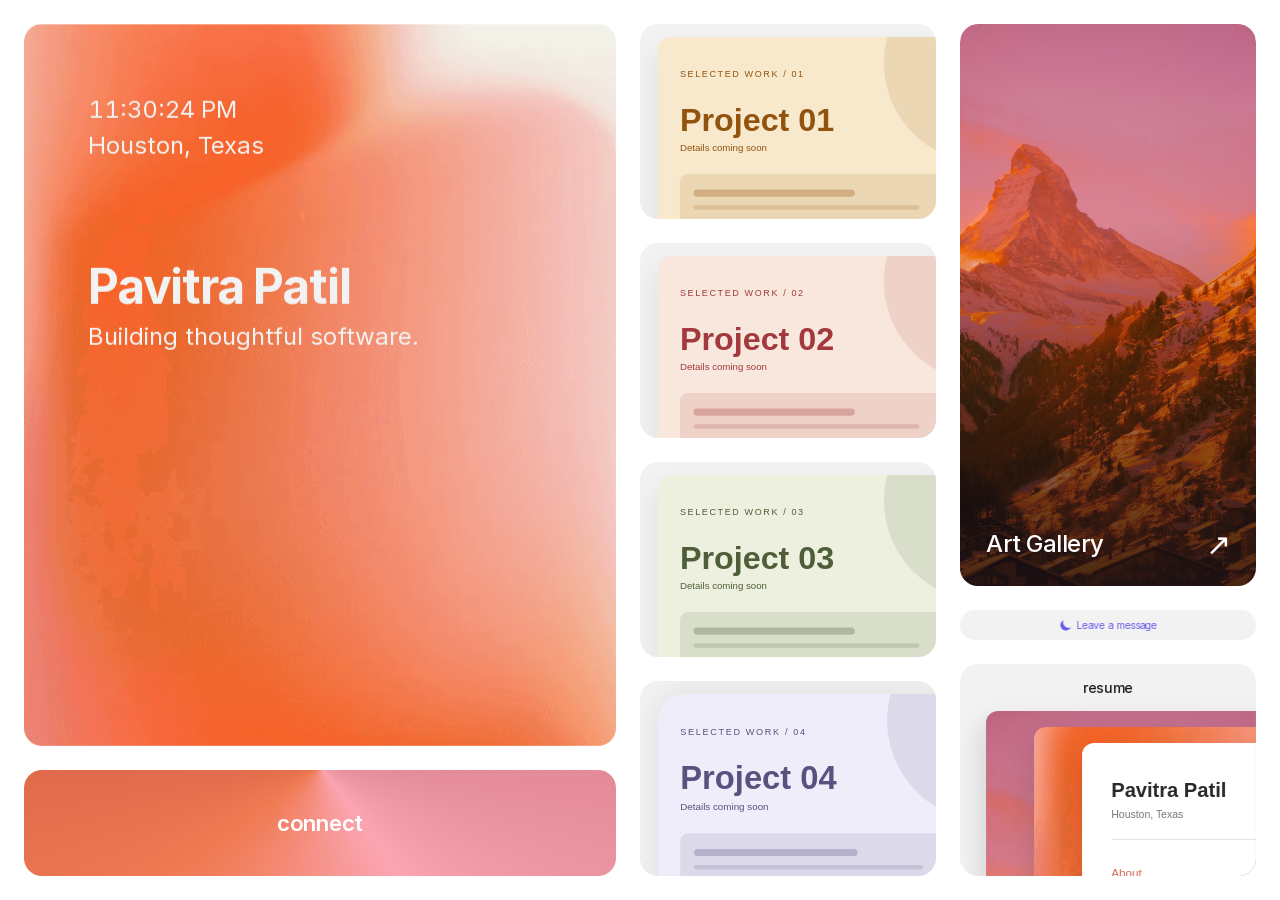
==== commit a3844769: "Added Art Gallery and updated About icons" ====
--- a/pavitra/index.html
+++ b/pavitra/index.html
@@ -5,7 +5,7 @@
 
 
 
-	<div id="main"><style>html body { background: var(--token-c206656c-e94e-4eaf-8356-81ed5b4c720c, rgb(255, 255, 255)); }</style><div class="ui-n3VJY ui-1yd4yo2" style="min-height:100vh;width:auto"><div class="ui-fhmqfe"><div class="ui-jjl3dd"><a class="ui-197087o hidden-uhpedp ui-rwmyph portfolio-hero" data-ui-appear-id="197087o" style="opacity: 1; transform: none; will-change: transform;"><div style="position:absolute;border-radius:inherit;corner-shape:inherit;top:0;right:0;bottom:0;left:0" data-ui-background-image-wrapper="true"><img width="612" height="780" src="assets/hero-texture.jpeg" alt="" style="display:block;width:100%;height:100%;border-radius:inherit;corner-shape:inherit;object-position:center;object-fit:cover"></div><div class="hero-content"><div class="hero-location"><time data-clock="" aria-label="Current time in Houston">Houston local time</time><p>Houston, Texas</p></div><div class="hero-intro"><h1>Pavitra Patil</h1><p>Building thoughtful software.</p></div></div></a><div class="ssr-variant hidden-uhpedp"><div class="ui-14ftai6-container" data-ui-appear-id="14ftai6" style="opacity: 1; transform: perspective(1200px); will-change: transform;"><a class="ui-aCoJp ui-5ettcn ui-v-5ettcn ui-1a1lt4l" href="#" style="width: 100%; border-radius: 18px; opacity: 1;"><div class="ui-99h82i" style="--extracted-r6o4lv: var(--token-c206656c-e94e-4eaf-8356-81ed5b4c720c, rgb(255, 255, 255)); --ui-link-text-color: rgb(0, 153, 255); --ui-link-text-decoration: underline; transform: none; opacity: 1;"><p class="ui-text" style="--font-selector:SW50ZXItU2VtaUJvbGQ=;--ui-font-size:22px;--ui-font-weight:600;--ui-letter-spacing:-0.3px;--ui-text-alignment:center;--ui-text-color:var(--extracted-r6o4lv, var(--token-c206656c-e94e-4eaf-8356-81ed5b4c720c, rgb(255, 255, 255)))"><span class="ui-text" style="background-image:radial-gradient(50% 669.4% at 50% 50%, var(--token-c206656c-e94e-4eaf-8356-81ed5b4c720c, rgb(255, 255, 255)) 0%, rgba(255, 255, 255, 0.7) 100%)">connect</span></p></div><div class="ui-1ts8u03-container" style="opacity: 1;"><div style="border-radius:0;overflow:hidden;position:absolute;inset:0"><div style="inset: -100%; position: absolute; display: flex; place-items: center; place-content: center; color: rgb(136, 85, 255); background: conic-gradient(from 45deg, rgb(240, 122, 82), rgb(199, 86, 68), rgb(210, 120, 133), rgb(251, 165, 178), rgb(240, 122, 82)); will-change: transform; transform: translateZ(0px) rotate(188.6deg);"></div><div style="position:absolute;inset:0;-webkit-backdrop-filter:blur(0px);-moz-backdrop-filter:blur(0px);backdrop-filter:blur(0px)"></div></div></div></a></div></div></div><div class="ui-1tv29j0"><div class="ssr-variant"><div class="ui-dbfm2v-container" data-ui-appear-id="dbfm2v" style="opacity: 1; transform: none; will-change: transform;"><div class="ui-b2UNb ui-9c6agw ui-v-9c6agw ui-1r8dwft" href="#" style="background-color: var(--token-f1835784-a23b-4e0b-9418-a1f648e5b172, rgb(242, 242, 242)); height: 100%; width: 100%; border-radius: 18px; transform: none; transform-origin: 50% 50% 0px;"><div class="ui-ofgcbt-container" style="opacity: 0; transform: none; transform-origin: 50% 50% 0px;"><div class="ui-ugUfB ui-1meacx9 ui-v-1meacx9" style="transform: none; transform-origin: 50% 50% 0px;"><div class="ui-1yfwvi6" style="--extracted-r6o4lv: var(--token-f1835784-a23b-4e0b-9418-a1f648e5b172, rgb(242, 242, 242)); --ui-link-text-color: rgb(0, 153, 255); --ui-link-text-decoration: underline; transform: none; transform-origin: 50% 50% 0px;"><p class="ui-text" style="--font-selector: SW50ZXItU2VtaUJvbGQ=; --ui-font-family: &quot;Inter&quot;, &quot;Inter Placeholder&quot;, sans-serif; --ui-font-weight: 600; --ui-letter-spacing: -0.3px; --ui-text-color: var(--extracted-r6o4lv, var(--token-f1835784-a23b-4e0b-9418-a1f648e5b172, rgb(242, 242, 242)));">Now</p></div><div class="ui-18q627t-container" id="TAHXC0GgH-18q627t" style="transform: none; transform-origin: 50% 50% 0px;"><div style="display: contents;"><svg xmlns="http://www.w3.org/2000/svg" width="24" height="24" viewBox="0 0 24 24" fill="none" stroke="var(--token-f1835784-a23b-4e0b-9418-a1f648e5b172, rgb(242, 242, 242))" stroke-width="2" stroke-linecap="round" stroke-linejoin="round" style="width: 100%; cursor: pointer; height: 100%;"><polyline points="9 18 15 12 9 6"></polyline></svg></div></div></div></div><div class="ui-9mi7fs" style="--border-bottom-width: 1px; --border-color: rgba(99, 99, 115, 0.2); --border-left-width: 1px; --border-right-width: 1px; --border-style: solid; --border-top-width: 1px; border-radius: 13px; box-shadow: rgba(0, 0, 0, 0.05) 0px 16px 24px 8px; transform: none; transform-origin: 50% 50% 0px;"><div style="position: absolute; border-radius: inherit; inset: 0px;" data-ui-background-image-wrapper="true"><img width="2850" height="1113" src="assets/project-1.svg" alt="" style="display: block; width: 100%; height: 100%; border-radius: inherit; object-position: left top; object-fit: cover;"></div></div></div></div></div><div class="ssr-variant"><div class="ui-147hp1b-container" data-ui-appear-id="147hp1b" style="opacity: 1; transform: none; will-change: transform;"><div class="ui-GaX9h ui-4bzcmf ui-v-4bzcmf ui-gavzs1" href="#" style="background-color: var(--token-f1835784-a23b-4e0b-9418-a1f648e5b172, rgb(242, 242, 242)); height: 100%; width: 100%; border-radius: 18px; opacity: 1;"><div class="ui-4iulb8-container" style="opacity:0"><div class="ui-ugUfB ui-1meacx9 ui-v-1meacx9" style="opacity: 1;"><div class="ui-1yfwvi6" style="--extracted-r6o4lv: var(--token-f1835784-a23b-4e0b-9418-a1f648e5b172, rgb(242, 242, 242)); --ui-link-text-color: rgb(0, 153, 255); --ui-link-text-decoration: underline; transform: none; opacity: 1;"><p class="ui-text" style="--font-selector:SW50ZXItU2VtaUJvbGQ=;--ui-font-family:&quot;Inter&quot;, &quot;Inter Placeholder&quot;, sans-serif;--ui-font-weight:600;--ui-letter-spacing:-0.3px;--ui-text-color:var(--extracted-r6o4lv, var(--token-f1835784-a23b-4e0b-9418-a1f648e5b172, rgb(242, 242, 242)))">Now</p></div><div class="ui-18q627t-container" id="ovhXJ6mHm-18q627t" style="opacity: 1;"><div style="display:contents"><svg xmlns="http://www.w3.org/2000/svg" width="24" height="24" viewBox="0 0 24 24" fill="none" stroke="var(--token-f1835784-a23b-4e0b-9418-a1f648e5b172, rgb(242, 242, 242))" stroke-width="2" stroke-linecap="round" stroke-linejoin="round" style="width: 100%; cursor: pointer; height: 100%;"><polyline points="9 18 15 12 9 6"></polyline></svg></div></div></div></div><div class="ui-1fpyazs" style="--border-bottom-width: 1px; --border-color: rgba(99, 99, 115, 0.2); --border-left-width: 1px; --border-right-width: 1px; --border-style: solid; --border-top-width: 1px; border-radius: 13px; box-shadow: rgba(0, 0, 0, 0.05) 0px 16px 24px 8px; transform: none; opacity: 1;"><div style="position:absolute;border-radius:inherit;corner-shape:inherit;top:0;right:0;bottom:0;left:0" data-ui-background-image-wrapper="true"><img width="2845" height="1093" src="assets/project-2.svg" alt="" style="display:block;width:100%;height:100%;border-radius:inherit;corner-shape:inherit;object-position:left top;object-fit:cover"></div></div></div></div></div><div class="ssr-variant"><div class="ui-lkdhw3-container" data-ui-appear-id="lkdhw3" style="opacity: 1; transform: perspective(1200px); will-change: transform;"><div class="ui-G6KWf ui-1m9pr1c ui-v-1m9pr1c ui-w8iu8w" href="#" style="background-color: var(--token-f1835784-a23b-4e0b-9418-a1f648e5b172, rgb(242, 242, 242)); height: 100%; width: 100%; border-radius: 18px; opacity: 1;"><div class="ui-1lugs02-container" style="opacity:0"><div class="ui-ugUfB ui-1meacx9 ui-v-1meacx9" style="opacity: 1;"><div class="ui-1yfwvi6" style="--extracted-r6o4lv: var(--token-f1835784-a23b-4e0b-9418-a1f648e5b172, rgb(242, 242, 242)); --ui-link-text-color: rgb(0, 153, 255); --ui-link-text-decoration: underline; transform: none; opacity: 1;"><p class="ui-text" style="--font-selector:SW50ZXItU2VtaUJvbGQ=;--ui-font-family:&quot;Inter&quot;, &quot;Inter Placeholder&quot;, sans-serif;--ui-font-weight:600;--ui-letter-spacing:-0.3px;--ui-text-color:var(--extracted-r6o4lv, var(--token-f1835784-a23b-4e0b-9418-a1f648e5b172, rgb(242, 242, 242)))">Project 02</p></div><div class="ui-18q627t-container" id="sDrx5ndLH-18q627t" style="opacity: 1;"><div style="display:contents"><svg xmlns="http://www.w3.org/2000/svg" width="24" height="24" viewBox="0 0 24 24" fill="none" stroke="var(--token-f1835784-a23b-4e0b-9418-a1f648e5b172, rgb(242, 242, 242))" stroke-width="2" stroke-linecap="round" stroke-linejoin="round" style="width: 100%; cursor: pointer; height: 100%;"><polyline points="9 18 15 12 9 6"></polyline></svg></div></div></div></div><div class="ui-1b0miq6" style="--border-bottom-width: 1px; --border-color: rgba(99, 99, 115, 0.2); --border-left-width: 1px; --border-right-width: 1px; --border-style: solid; --border-top-width: 1px; border-radius: 13px; box-shadow: rgba(0, 0, 0, 0.05) 0px 16px 24px 8px; transform: none; opacity: 1;"><div style="position:absolute;border-radius:inherit;corner-shape:inherit;top:0;right:0;bottom:0;left:0" data-ui-background-image-wrapper="true"><img width="1169" height="1029" src="assets/project-3.svg" alt="" style="display:block;width:100%;height:100%;border-radius:inherit;corner-shape:inherit;object-position:left top;object-fit:cover"></div></div></div></div></div><div class="ssr-variant"><div class="ui-1luas1f-container" data-ui-appear-id="1luas1f" style="opacity: 1; transform: none; will-change: transform;"><a class="ui-At71a ui-1f1jw25 ui-v-1f1jw25 ui-eyys3p" href="#" style="background-color: var(--token-f1835784-a23b-4e0b-9418-a1f648e5b172, rgb(242, 242, 242)); height: 100%; width: 100%; border-radius: 18px; opacity: 1;"><div class="ui-pgrl6a-container" style="opacity:0"><div class="ui-ugUfB ui-1meacx9 ui-v-1meacx9" style="opacity: 1;"><div class="ui-1yfwvi6" style="--extracted-r6o4lv: var(--token-f1835784-a23b-4e0b-9418-a1f648e5b172, rgb(242, 242, 242)); --ui-link-text-color: rgb(0, 153, 255); --ui-link-text-decoration: underline; transform: none; opacity: 1;"><p class="ui-text" style="--font-selector:SW50ZXItU2VtaUJvbGQ=;--ui-font-family:&quot;Inter&quot;, &quot;Inter Placeholder&quot;, sans-serif;--ui-font-weight:600;--ui-letter-spacing:-0.3px;--ui-text-color:var(--extracted-r6o4lv, var(--token-f1835784-a23b-4e0b-9418-a1f648e5b172, rgb(242, 242, 242)))">Now</p></div><div class="ui-18q627t-container" id="ATrlcWuvE-18q627t" style="opacity: 1;"><div style="display:contents"><svg xmlns="http://www.w3.org/2000/svg" width="24" height="24" viewBox="0 0 24 24" fill="none" stroke="var(--token-f1835784-a23b-4e0b-9418-a1f648e5b172, rgb(242, 242, 242))" stroke-width="2" stroke-linecap="round" stroke-linejoin="round" style="width: 100%; cursor: pointer; height: 100%;"><polyline points="9 18 15 12 9 6"></polyline></svg></div></div></div></div><div class="ui-cxmf29" style="--border-bottom-width: 1px; --border-color: rgba(99, 99, 115, 0); --border-left-width: 1px; --border-right-width: 1px; --border-style: solid; --border-top-width: 1px; height: auto; aspect-ratio: 1.25614 / 1; border-radius: 28px; box-shadow: rgba(0, 0, 0, 0.05) 0px 0px 24px 8px; transform: none; opacity: 1;"><div style="position:absolute;border-radius:inherit;corner-shape:inherit;top:0;right:0;bottom:0;left:0" data-ui-background-image-wrapper="true"><img width="716" height="570" src="assets/project-4.svg" alt="" style="display:block;width:100%;height:100%;border-radius:inherit;corner-shape:inherit;object-position:left top;object-fit:cover"></div></div></a></div></div></div><div class="ui-ab2fns"><div class="ssr-variant hidden-uhpedp"><a class="ui-palpvx ui-rwmyph" data-ui-appear-id="palpvx" href="#" style="opacity: 1; transform: perspective(1200px); will-change: transform;"><div style="position:absolute;border-radius:inherit;corner-shape:inherit;top:0;right:0;bottom:0;left:0" data-ui-background-image-wrapper="true"><img width="1365" height="2048" src="assets/mountain.jpg" alt="" style="display:block;width:100%;height:100%;border-radius:inherit;corner-shape:inherit;object-position:center;object-fit:cover"></div></a></div><div class="ssr-variant hidden-uhpedp"><div class="ssr-variant hidden-cni8tp"><div class="ui-am2the-container" data-ui-appear-id="am2the" style="opacity: 1; transform: none; will-change: transform;"><a class="ui-PNQnN ui-yec95k ui-v-yec95k ui-fd89y1" href="#" style="background-color: var(--token-f1835784-a23b-4e0b-9418-a1f648e5b172, rgb(242, 242, 242)); width: 100%; border-radius: 18px; opacity: 1;"><div class="ui-ssjb14-container" style="opacity: 1;"><div style="display:contents"><svg viewBox="0 0 20 20" fill="currentColor" width="24" height="24" style="width: 100%; height: 100%; cursor: auto;" color="rgb(105, 92, 233)"><path d="M17.293 13.293A8 8 0 016.707 2.707a8.001 8.001 0 1010.586 10.586z"></path></svg></div></div><div class="ui-zbfec5" style="--extracted-r6o4lv: rgb(105, 92, 233); --ui-link-text-color: rgb(0, 153, 255); --ui-link-text-decoration: underline; transform: none; opacity: 1;"><p class="ui-text" style="--ui-font-size:10px;--ui-letter-spacing:-0.3px;--ui-text-alignment:center;--ui-text-color:var(--extracted-r6o4lv, rgb(105, 92, 233))">Leave a message</p></div><div class="ui-l9xn0j" style="--extracted-r6o4lv:rgb(137, 127, 230);--ui-link-text-color:rgb(0, 153, 255);--ui-link-text-decoration:underline;opacity:0;transform:none"><p class="ui-text" style="--font-selector:SW50ZXItTWVkaXVt;--ui-font-family:&quot;Inter-Medium&quot;, &quot;Inter&quot;, sans-serif;--ui-font-size:10px;--ui-font-weight:500;--ui-letter-spacing:-0.3px;--ui-text-alignment:center;--ui-text-color:var(--extracted-r6o4lv, rgb(137, 127, 230))">Send an email</p></div></a></div></div></div><div class="ssr-variant hidden-uhpedp"><div class="ssr-variant hidden-cni8tp"><div class="ui-12ow5ia-container" data-ui-appear-id="12ow5ia" style="opacity: 1; transform: none; will-change: transform;"><a class="ui-iqi59 ui-14cglxs ui-v-14cglxs ui-1byiixz" href="#" style="background-color: var(--token-f1835784-a23b-4e0b-9418-a1f648e5b172, rgb(242, 242, 242)); width: 100%; border-radius: 18px; opacity: 1;"><div class="ui-10os1iy" style="border-radius: 12px; box-shadow: rgba(0, 0, 0, 0.1) 0px 16px 24px 8px; opacity: 1;"><div style="position:absolute;border-radius:inherit;corner-shape:inherit;top:0;right:0;bottom:0;left:0" data-ui-background-image-wrapper="true"><img width="1365" height="2048" src="assets/mountain.jpg" alt="" style="display:block;width:100%;height:100%;border-radius:inherit;corner-shape:inherit;object-position:left top;object-fit:cover"></div></div><div class="ui-1n4ez64" style="border-radius: 12px; box-shadow: rgba(0, 0, 0, 0.1) 0px 16px 24px 8px; opacity: 1;"><div style="position:absolute;border-radius:inherit;corner-shape:inherit;top:0;right:0;bottom:0;left:0" data-ui-background-image-wrapper="true"><img width="500" height="500" src="assets/hero-texture.jpeg" alt="" style="display:block;width:100%;height:100%;border-radius:inherit;corner-shape:inherit;object-position:left center;object-fit:cover"></div></div><div class="ui-rla0g7" style="border-radius: 12px; box-shadow: rgba(0, 0, 0, 0.1) 0px 16px 24px 8px; opacity: 1;"><div style="position:absolute;border-radius:inherit;corner-shape:inherit;top:0;right:0;bottom:0;left:0" data-ui-background-image-wrapper="true"><img width="1545" height="1999" src="assets/resume.svg" alt="" style="display:block;width:100%;height:100%;border-radius:inherit;corner-shape:inherit;object-position:left top;object-fit:cover"></div></div><div class="ui-82bais" style="--extracted-r6o4lv:var(--token-13865c7f-06f5-43bf-b1c4-acd6f833be81, rgb(29, 29, 31));--ui-link-text-color:rgb(0, 153, 255);--ui-link-text-decoration:underline;opacity:1;transform:translateX(-50%)"><p class="ui-text" style="--font-selector:SW50ZXItTWVkaXVt;--ui-font-family:&quot;Inter-Medium&quot;, &quot;Inter&quot;, sans-serif;--ui-font-size:14px;--ui-font-weight:500;--ui-letter-spacing:-0.3px;--ui-text-alignment:center;--ui-text-color:var(--extracted-r6o4lv, var(--token-13865c7f-06f5-43bf-b1c4-acd6f833be81, rgb(29, 29, 31)))">resume</p></div><div class="ui-naupw2" style="--extracted-r6o4lv:var(--token-b00a0be8-dd9e-45ac-9053-165ab2aa6dcc, rgb(99, 99, 115));--ui-link-text-color:rgb(0, 153, 255);--ui-link-text-decoration:underline;opacity:0;transform:translateX(-50%)"><p class="ui-text" style="--font-selector:SW50ZXItTWVkaXVt;--ui-font-family:&quot;Inter-Medium&quot;, &quot;Inter&quot;, sans-serif;--ui-font-size:14px;--ui-font-weight:500;--ui-letter-spacing:-0.3px;--ui-text-alignment:center;--ui-text-color:var(--extracted-r6o4lv, var(--token-b00a0be8-dd9e-45ac-9053-165ab2aa6dcc, rgb(99, 99, 115)))">resume</p></div></a></div></div></div></div></div></div><div id="overlay"></div></div>
+	<div id="main"><style>html body { background: var(--token-c206656c-e94e-4eaf-8356-81ed5b4c720c, rgb(255, 255, 255)); }</style><div class="ui-n3VJY ui-1yd4yo2" style="min-height:100vh;width:auto"><div class="ui-fhmqfe"><div class="ui-jjl3dd"><a class="ui-197087o hidden-uhpedp ui-rwmyph portfolio-hero" data-ui-appear-id="197087o" style="opacity: 1; transform: none; will-change: transform;"><div style="position:absolute;border-radius:inherit;corner-shape:inherit;top:0;right:0;bottom:0;left:0" data-ui-background-image-wrapper="true"><img width="612" height="780" src="assets/hero-texture.jpeg" alt="" style="display:block;width:100%;height:100%;border-radius:inherit;corner-shape:inherit;object-position:center;object-fit:cover"></div><div class="hero-content"><div class="hero-location"><time data-clock="" aria-label="Current time in Houston">Houston local time</time><p>Houston, Texas</p></div><div class="hero-intro"><h1>Pavitra Patil</h1><p>Building thoughtful software.</p></div></div></a><div class="ssr-variant hidden-uhpedp"><div class="ui-14ftai6-container" data-ui-appear-id="14ftai6" style="opacity: 1; transform: perspective(1200px); will-change: transform;"><a class="ui-aCoJp ui-5ettcn ui-v-5ettcn ui-1a1lt4l" href="#" style="width: 100%; border-radius: 18px; opacity: 1;"><div class="ui-99h82i" style="--extracted-r6o4lv: var(--token-c206656c-e94e-4eaf-8356-81ed5b4c720c, rgb(255, 255, 255)); --ui-link-text-color: rgb(0, 153, 255); --ui-link-text-decoration: underline; transform: none; opacity: 1;"><p class="ui-text" style="--font-selector:SW50ZXItU2VtaUJvbGQ=;--ui-font-size:22px;--ui-font-weight:600;--ui-letter-spacing:-0.3px;--ui-text-alignment:center;--ui-text-color:var(--extracted-r6o4lv, var(--token-c206656c-e94e-4eaf-8356-81ed5b4c720c, rgb(255, 255, 255)))"><span class="ui-text" style="background-image:radial-gradient(50% 669.4% at 50% 50%, var(--token-c206656c-e94e-4eaf-8356-81ed5b4c720c, rgb(255, 255, 255)) 0%, rgba(255, 255, 255, 0.7) 100%)">connect</span></p></div><div class="ui-1ts8u03-container" style="opacity: 1;"><div style="border-radius:0;overflow:hidden;position:absolute;inset:0"><div style="inset: -100%; position: absolute; display: flex; place-items: center; place-content: center; color: rgb(136, 85, 255); background: conic-gradient(from 45deg, rgb(240, 122, 82), rgb(199, 86, 68), rgb(210, 120, 133), rgb(251, 165, 178), rgb(240, 122, 82)); will-change: transform; transform: translateZ(0px) rotate(188.6deg);"></div><div style="position:absolute;inset:0;-webkit-backdrop-filter:blur(0px);-moz-backdrop-filter:blur(0px);backdrop-filter:blur(0px)"></div></div></div></a></div></div></div><div class="ui-1tv29j0"><div class="ssr-variant"><div class="ui-dbfm2v-container" data-ui-appear-id="dbfm2v" style="opacity: 1; transform: none; will-change: transform;"><div class="ui-b2UNb ui-9c6agw ui-v-9c6agw ui-1r8dwft" href="#" style="background-color: var(--token-f1835784-a23b-4e0b-9418-a1f648e5b172, rgb(242, 242, 242)); height: 100%; width: 100%; border-radius: 18px; transform: none; transform-origin: 50% 50% 0px;"><div class="ui-ofgcbt-container" style="opacity: 0; transform: none; transform-origin: 50% 50% 0px;"><div class="ui-ugUfB ui-1meacx9 ui-v-1meacx9" style="transform: none; transform-origin: 50% 50% 0px;"><div class="ui-1yfwvi6" style="--extracted-r6o4lv: var(--token-f1835784-a23b-4e0b-9418-a1f648e5b172, rgb(242, 242, 242)); --ui-link-text-color: rgb(0, 153, 255); --ui-link-text-decoration: underline; transform: none; transform-origin: 50% 50% 0px;"><p class="ui-text" style="--font-selector: SW50ZXItU2VtaUJvbGQ=; --ui-font-family: &quot;Inter&quot;, &quot;Inter Placeholder&quot;, sans-serif; --ui-font-weight: 600; --ui-letter-spacing: -0.3px; --ui-text-color: var(--extracted-r6o4lv, var(--token-f1835784-a23b-4e0b-9418-a1f648e5b172, rgb(242, 242, 242)));">Now</p></div><div class="ui-18q627t-container" id="TAHXC0GgH-18q627t" style="transform: none; transform-origin: 50% 50% 0px;"><div style="display: contents;"><svg xmlns="http://www.w3.org/2000/svg" width="24" height="24" viewBox="0 0 24 24" fill="none" stroke="var(--token-f1835784-a23b-4e0b-9418-a1f648e5b172, rgb(242, 242, 242))" stroke-width="2" stroke-linecap="round" stroke-linejoin="round" style="width: 100%; cursor: pointer; height: 100%;"><polyline points="9 18 15 12 9 6"></polyline></svg></div></div></div></div><div class="ui-9mi7fs" style="--border-bottom-width: 1px; --border-color: rgba(99, 99, 115, 0.2); --border-left-width: 1px; --border-right-width: 1px; --border-style: solid; --border-top-width: 1px; border-radius: 13px; box-shadow: rgba(0, 0, 0, 0.05) 0px 16px 24px 8px; transform: none; transform-origin: 50% 50% 0px;"><div style="position: absolute; border-radius: inherit; inset: 0px;" data-ui-background-image-wrapper="true"><img width="2850" height="1113" src="assets/project-1.svg" alt="" style="display: block; width: 100%; height: 100%; border-radius: inherit; object-position: left top; object-fit: cover;"></div></div></div></div></div><div class="ssr-variant"><div class="ui-147hp1b-container" data-ui-appear-id="147hp1b" style="opacity: 1; transform: none; will-change: transform;"><div class="ui-GaX9h ui-4bzcmf ui-v-4bzcmf ui-gavzs1" href="#" style="background-color: var(--token-f1835784-a23b-4e0b-9418-a1f648e5b172, rgb(242, 242, 242)); height: 100%; width: 100%; border-radius: 18px; opacity: 1;"><div class="ui-4iulb8-container" style="opacity:0"><div class="ui-ugUfB ui-1meacx9 ui-v-1meacx9" style="opacity: 1;"><div class="ui-1yfwvi6" style="--extracted-r6o4lv: var(--token-f1835784-a23b-4e0b-9418-a1f648e5b172, rgb(242, 242, 242)); --ui-link-text-color: rgb(0, 153, 255); --ui-link-text-decoration: underline; transform: none; opacity: 1;"><p class="ui-text" style="--font-selector:SW50ZXItU2VtaUJvbGQ=;--ui-font-family:&quot;Inter&quot;, &quot;Inter Placeholder&quot;, sans-serif;--ui-font-weight:600;--ui-letter-spacing:-0.3px;--ui-text-color:var(--extracted-r6o4lv, var(--token-f1835784-a23b-4e0b-9418-a1f648e5b172, rgb(242, 242, 242)))">Now</p></div><div class="ui-18q627t-container" id="ovhXJ6mHm-18q627t" style="opacity: 1;"><div style="display:contents"><svg xmlns="http://www.w3.org/2000/svg" width="24" height="24" viewBox="0 0 24 24" fill="none" stroke="var(--token-f1835784-a23b-4e0b-9418-a1f648e5b172, rgb(242, 242, 242))" stroke-width="2" stroke-linecap="round" stroke-linejoin="round" style="width: 100%; cursor: pointer; height: 100%;"><polyline points="9 18 15 12 9 6"></polyline></svg></div></div></div></div><div class="ui-1fpyazs" style="--border-bottom-width: 1px; --border-color: rgba(99, 99, 115, 0.2); --border-left-width: 1px; --border-right-width: 1px; --border-style: solid; --border-top-width: 1px; border-radius: 13px; box-shadow: rgba(0, 0, 0, 0.05) 0px 16px 24px 8px; transform: none; opacity: 1;"><div style="position:absolute;border-radius:inherit;corner-shape:inherit;top:0;right:0;bottom:0;left:0" data-ui-background-image-wrapper="true"><img width="2845" height="1093" src="assets/project-2.svg" alt="" style="display:block;width:100%;height:100%;border-radius:inherit;corner-shape:inherit;object-position:left top;object-fit:cover"></div></div></div></div></div><div class="ssr-variant"><div class="ui-lkdhw3-container" data-ui-appear-id="lkdhw3" style="opacity: 1; transform: perspective(1200px); will-change: transform;"><div class="ui-G6KWf ui-1m9pr1c ui-v-1m9pr1c ui-w8iu8w" href="#" style="background-color: var(--token-f1835784-a23b-4e0b-9418-a1f648e5b172, rgb(242, 242, 242)); height: 100%; width: 100%; border-radius: 18px; opacity: 1;"><div class="ui-1lugs02-container" style="opacity:0"><div class="ui-ugUfB ui-1meacx9 ui-v-1meacx9" style="opacity: 1;"><div class="ui-1yfwvi6" style="--extracted-r6o4lv: var(--token-f1835784-a23b-4e0b-9418-a1f648e5b172, rgb(242, 242, 242)); --ui-link-text-color: rgb(0, 153, 255); --ui-link-text-decoration: underline; transform: none; opacity: 1;"><p class="ui-text" style="--font-selector:SW50ZXItU2VtaUJvbGQ=;--ui-font-family:&quot;Inter&quot;, &quot;Inter Placeholder&quot;, sans-serif;--ui-font-weight:600;--ui-letter-spacing:-0.3px;--ui-text-color:var(--extracted-r6o4lv, var(--token-f1835784-a23b-4e0b-9418-a1f648e5b172, rgb(242, 242, 242)))">Project 02</p></div><div class="ui-18q627t-container" id="sDrx5ndLH-18q627t" style="opacity: 1;"><div style="display:contents"><svg xmlns="http://www.w3.org/2000/svg" width="24" height="24" viewBox="0 0 24 24" fill="none" stroke="var(--token-f1835784-a23b-4e0b-9418-a1f648e5b172, rgb(242, 242, 242))" stroke-width="2" stroke-linecap="round" stroke-linejoin="round" style="width: 100%; cursor: pointer; height: 100%;"><polyline points="9 18 15 12 9 6"></polyline></svg></div></div></div></div><div class="ui-1b0miq6" style="--border-bottom-width: 1px; --border-color: rgba(99, 99, 115, 0.2); --border-left-width: 1px; --border-right-width: 1px; --border-style: solid; --border-top-width: 1px; border-radius: 13px; box-shadow: rgba(0, 0, 0, 0.05) 0px 16px 24px 8px; transform: none; opacity: 1;"><div style="position:absolute;border-radius:inherit;corner-shape:inherit;top:0;right:0;bottom:0;left:0" data-ui-background-image-wrapper="true"><img width="1169" height="1029" src="assets/project-3.svg" alt="" style="display:block;width:100%;height:100%;border-radius:inherit;corner-shape:inherit;object-position:left top;object-fit:cover"></div></div></div></div></div><div class="ssr-variant"><div class="ui-1luas1f-container" data-ui-appear-id="1luas1f" style="opacity: 1; transform: none; will-change: transform;"><a class="ui-At71a ui-1f1jw25 ui-v-1f1jw25 ui-eyys3p" href="#" style="background-color: var(--token-f1835784-a23b-4e0b-9418-a1f648e5b172, rgb(242, 242, 242)); height: 100%; width: 100%; border-radius: 18px; opacity: 1;"><div class="ui-pgrl6a-container" style="opacity:0"><div class="ui-ugUfB ui-1meacx9 ui-v-1meacx9" style="opacity: 1;"><div class="ui-1yfwvi6" style="--extracted-r6o4lv: var(--token-f1835784-a23b-4e0b-9418-a1f648e5b172, rgb(242, 242, 242)); --ui-link-text-color: rgb(0, 153, 255); --ui-link-text-decoration: underline; transform: none; opacity: 1;"><p class="ui-text" style="--font-selector:SW50ZXItU2VtaUJvbGQ=;--ui-font-family:&quot;Inter&quot;, &quot;Inter Placeholder&quot;, sans-serif;--ui-font-weight:600;--ui-letter-spacing:-0.3px;--ui-text-color:var(--extracted-r6o4lv, var(--token-f1835784-a23b-4e0b-9418-a1f648e5b172, rgb(242, 242, 242)))">Now</p></div><div class="ui-18q627t-container" id="ATrlcWuvE-18q627t" style="opacity: 1;"><div style="display:contents"><svg xmlns="http://www.w3.org/2000/svg" width="24" height="24" viewBox="0 0 24 24" fill="none" stroke="var(--token-f1835784-a23b-4e0b-9418-a1f648e5b172, rgb(242, 242, 242))" stroke-width="2" stroke-linecap="round" stroke-linejoin="round" style="width: 100%; cursor: pointer; height: 100%;"><polyline points="9 18 15 12 9 6"></polyline></svg></div></div></div></div><div class="ui-cxmf29" style="--border-bottom-width: 1px; --border-color: rgba(99, 99, 115, 0); --border-left-width: 1px; --border-right-width: 1px; --border-style: solid; --border-top-width: 1px; height: auto; aspect-ratio: 1.25614 / 1; border-radius: 28px; box-shadow: rgba(0, 0, 0, 0.05) 0px 0px 24px 8px; transform: none; opacity: 1;"><div style="position:absolute;border-radius:inherit;corner-shape:inherit;top:0;right:0;bottom:0;left:0" data-ui-background-image-wrapper="true"><img width="716" height="570" src="assets/project-4.svg" alt="" style="display:block;width:100%;height:100%;border-radius:inherit;corner-shape:inherit;object-position:left top;object-fit:cover"></div></div></a></div></div></div><div class="ui-ab2fns"><div class="ssr-variant hidden-uhpedp"><a class="ui-palpvx ui-rwmyph gallery-tile" data-ui-appear-id="palpvx" href="gallery.html" aria-label="Art Gallery" style="opacity: 1; transform: perspective(1200px); will-change: transform;"><div style="position:absolute;border-radius:inherit;corner-shape:inherit;top:0;right:0;bottom:0;left:0" data-ui-background-image-wrapper="true"><img width="1365" height="2048" src="assets/mountain.jpg" alt="" style="display:block;width:100%;height:100%;border-radius:inherit;corner-shape:inherit;object-position:center;object-fit:cover"></div><span class="gallery-tile-label"><span>Art Gallery</span><span class="gallery-tile-arrow" aria-hidden="true">&#8599;</span></span></a></div><div class="ssr-variant hidden-uhpedp"><div class="ssr-variant hidden-cni8tp"><div class="ui-am2the-container" data-ui-appear-id="am2the" style="opacity: 1; transform: none; will-change: transform;"><a class="ui-PNQnN ui-yec95k ui-v-yec95k ui-fd89y1" href="#" style="background-color: var(--token-f1835784-a23b-4e0b-9418-a1f648e5b172, rgb(242, 242, 242)); width: 100%; border-radius: 18px; opacity: 1;"><div class="ui-ssjb14-container" style="opacity: 1;"><div style="display:contents"><svg viewBox="0 0 20 20" fill="currentColor" width="24" height="24" style="width: 100%; height: 100%; cursor: auto;" color="rgb(105, 92, 233)"><path d="M17.293 13.293A8 8 0 016.707 2.707a8.001 8.001 0 1010.586 10.586z"></path></svg></div></div><div class="ui-zbfec5" style="--extracted-r6o4lv: rgb(105, 92, 233); --ui-link-text-color: rgb(0, 153, 255); --ui-link-text-decoration: underline; transform: none; opacity: 1;"><p class="ui-text" style="--ui-font-size:10px;--ui-letter-spacing:-0.3px;--ui-text-alignment:center;--ui-text-color:var(--extracted-r6o4lv, rgb(105, 92, 233))">Leave a message</p></div><div class="ui-l9xn0j" style="--extracted-r6o4lv:rgb(137, 127, 230);--ui-link-text-color:rgb(0, 153, 255);--ui-link-text-decoration:underline;opacity:0;transform:none"><p class="ui-text" style="--font-selector:SW50ZXItTWVkaXVt;--ui-font-family:&quot;Inter-Medium&quot;, &quot;Inter&quot;, sans-serif;--ui-font-size:10px;--ui-font-weight:500;--ui-letter-spacing:-0.3px;--ui-text-alignment:center;--ui-text-color:var(--extracted-r6o4lv, rgb(137, 127, 230))">Send an email</p></div></a></div></div></div><div class="ssr-variant hidden-uhpedp"><div class="ssr-variant hidden-cni8tp"><div class="ui-12ow5ia-container" data-ui-appear-id="12ow5ia" style="opacity: 1; transform: none; will-change: transform;"><a class="ui-iqi59 ui-14cglxs ui-v-14cglxs ui-1byiixz" href="#" style="background-color: var(--token-f1835784-a23b-4e0b-9418-a1f648e5b172, rgb(242, 242, 242)); width: 100%; border-radius: 18px; opacity: 1;"><div class="ui-10os1iy" style="border-radius: 12px; box-shadow: rgba(0, 0, 0, 0.1) 0px 16px 24px 8px; opacity: 1;"><div style="position:absolute;border-radius:inherit;corner-shape:inherit;top:0;right:0;bottom:0;left:0" data-ui-background-image-wrapper="true"><img width="1365" height="2048" src="assets/mountain.jpg" alt="" style="display:block;width:100%;height:100%;border-radius:inherit;corner-shape:inherit;object-position:left top;object-fit:cover"></div></div><div class="ui-1n4ez64" style="border-radius: 12px; box-shadow: rgba(0, 0, 0, 0.1) 0px 16px 24px 8px; opacity: 1;"><div style="position:absolute;border-radius:inherit;corner-shape:inherit;top:0;right:0;bottom:0;left:0" data-ui-background-image-wrapper="true"><img width="500" height="500" src="assets/hero-texture.jpeg" alt="" style="display:block;width:100%;height:100%;border-radius:inherit;corner-shape:inherit;object-position:left center;object-fit:cover"></div></div><div class="ui-rla0g7" style="border-radius: 12px; box-shadow: rgba(0, 0, 0, 0.1) 0px 16px 24px 8px; opacity: 1;"><div style="position:absolute;border-radius:inherit;corner-shape:inherit;top:0;right:0;bottom:0;left:0" data-ui-background-image-wrapper="true"><img width="1545" height="1999" src="assets/resume.svg" alt="" style="display:block;width:100%;height:100%;border-radius:inherit;corner-shape:inherit;object-position:left top;object-fit:cover"></div></div><div class="ui-82bais" style="--extracted-r6o4lv:var(--token-13865c7f-06f5-43bf-b1c4-acd6f833be81, rgb(29, 29, 31));--ui-link-text-color:rgb(0, 153, 255);--ui-link-text-decoration:underline;opacity:1;transform:translateX(-50%)"><p class="ui-text" style="--font-selector:SW50ZXItTWVkaXVt;--ui-font-family:&quot;Inter-Medium&quot;, &quot;Inter&quot;, sans-serif;--ui-font-size:14px;--ui-font-weight:500;--ui-letter-spacing:-0.3px;--ui-text-alignment:center;--ui-text-color:var(--extracted-r6o4lv, var(--token-13865c7f-06f5-43bf-b1c4-acd6f833be81, rgb(29, 29, 31)))">resume</p></div><div class="ui-naupw2" style="--extracted-r6o4lv:var(--token-b00a0be8-dd9e-45ac-9053-165ab2aa6dcc, rgb(99, 99, 115));--ui-link-text-color:rgb(0, 153, 255);--ui-link-text-decoration:underline;opacity:0;transform:translateX(-50%)"><p class="ui-text" style="--font-selector:SW50ZXItTWVkaXVt;--ui-font-family:&quot;Inter-Medium&quot;, &quot;Inter&quot;, sans-serif;--ui-font-size:14px;--ui-font-weight:500;--ui-letter-spacing:-0.3px;--ui-text-alignment:center;--ui-text-color:var(--extracted-r6o4lv, var(--token-b00a0be8-dd9e-45ac-9053-165ab2aa6dcc, rgb(99, 99, 115)))">resume</p></div></a></div></div></div></div></div></div><div id="overlay"></div></div>
 
 
 
@@ -26,7 +26,7 @@
 
 
 
-	<div id="main"><style>html body { background: var(--token-c206656c-e94e-4eaf-8356-81ed5b4c720c, rgb(255, 255, 255)); }</style><div class="ui-n3VJY ui-1yd4yo2" style="min-height: 100vh; width: auto;"><div class="ui-fhmqfe"><div class="ui-jjl3dd"><a class="ui-197087o hidden-uhpedp ui-rwmyph portfolio-hero" data-ui-appear-id="197087o" style="opacity: 1; transform: none; will-change: transform;"><div style="position: absolute; border-radius: inherit; inset: 0px;" data-ui-background-image-wrapper="true"><img width="612" height="780" src="assets/hero-texture.jpeg" alt="" style="display: block; width: 100%; height: 100%; border-radius: inherit; object-position: center center; object-fit: cover;"></div><div class="hero-content"><div class="hero-location"><time data-clock="" aria-label="Current time in Houston">Houston local time</time><p>Houston, Texas</p></div><div class="hero-intro"><h1>Pavitra Patil</h1><p>Building thoughtful software.</p></div></div></a><div class="ui-14ftai6-container" data-ui-appear-id="14ftai6" style="opacity: 1; transform: perspective(1200px); will-change: transform;"><a class="ui-aCoJp ui-5ettcn ui-v-5ettcn ui-1a1lt4l" href="#" style="width: 100%; border-radius: 18px; opacity: 1;"><div class="ui-99h82i" style="--extracted-r6o4lv: var(--token-c206656c-e94e-4eaf-8356-81ed5b4c720c, rgb(255, 255, 255)); --ui-link-text-color: rgb(0, 153, 255); --ui-link-text-decoration: underline; transform: none; opacity: 1;"><p class="ui-text" style="--font-selector: SW50ZXItU2VtaUJvbGQ=; --ui-font-weight: 600; --ui-letter-spacing: -0.3px; --ui-text-alignment: center; --ui-text-color: var(--extracted-r6o4lv, var(--token-c206656c-e94e-4eaf-8356-81ed5b4c720c, rgb(255, 255, 255))); --ui-font-size: 22px;"><span class="ui-text" style="background-image: radial-gradient(50% 669.4% at 50% 50%, var(--token-c206656c-e94e-4eaf-8356-81ed5b4c720c, rgb(255, 255, 255)) 0%, rgba(255, 255, 255, 0.7) 100%);">connect</span></p></div><div class="ui-1ts8u03-container" style="opacity: 1;"><div style="border-radius: 0px; overflow: hidden; position: absolute; inset: 0px;"><div style="inset: -100%; position: absolute; display: flex; place-items: center; place-content: center; color: rgb(136, 85, 255); background: conic-gradient(from 45deg, rgb(240, 122, 82), rgb(199, 86, 68), rgb(210, 120, 133), rgb(251, 165, 178), rgb(240, 122, 82)); will-change: transform; transform: translateZ(0px) rotate(341.45deg);"></div><div style="position: absolute; inset: 0px; backdrop-filter: blur(0px);"></div></div></div></a></div></div><div class="ui-1tv29j0"><div class="ui-dbfm2v-container" data-ui-appear-id="dbfm2v" style="opacity: 1; transform: none; will-change: transform;"><div class="ui-b2UNb ui-9c6agw ui-v-9c6agw ui-1r8dwft" href="#" style="background-color: var(--token-f1835784-a23b-4e0b-9418-a1f648e5b172, rgb(242, 242, 242)); height: 100%; width: 100%; border-radius: 18px; transform: none; transform-origin: 50% 50% 0px; opacity: 1;"><div class="ui-ofgcbt-container" style="opacity: 0; transform: none; transform-origin: 50% 50% 0px;"><div class="ui-ugUfB ui-1meacx9 ui-v-1meacx9" style="transform: none; transform-origin: 50% 50% 0px; opacity: 1;"><div class="ui-1yfwvi6" style="--extracted-r6o4lv: var(--token-f1835784-a23b-4e0b-9418-a1f648e5b172, rgb(242, 242, 242)); --ui-link-text-color: rgb(0, 153, 255); --ui-link-text-decoration: underline; transform: none; transform-origin: 50% 50% 0px; opacity: 1;"><p class="ui-text" style="--font-selector: SW50ZXItU2VtaUJvbGQ=; --ui-font-family: &quot;Inter&quot;, &quot;Inter Placeholder&quot;, sans-serif; --ui-font-weight: 600; --ui-letter-spacing: -0.3px; --ui-text-color: var(--extracted-r6o4lv, var(--token-f1835784-a23b-4e0b-9418-a1f648e5b172, rgb(242, 242, 242)));">Now</p></div><div class="ui-18q627t-container" id="TAHXC0GgH-18q627t" style="transform: none; transform-origin: 50% 50% 0px; opacity: 1;"><div style="display: contents;"><svg xmlns="http://www.w3.org/2000/svg" width="24" height="24" viewBox="0 0 24 24" fill="none" stroke="var(--token-f1835784-a23b-4e0b-9418-a1f648e5b172, rgb(242, 242, 242))" stroke-width="2" stroke-linecap="round" stroke-linejoin="round" style="width: 100%; cursor: pointer; height: 100%;"><polyline points="9 18 15 12 9 6"></polyline></svg></div></div></div></div><div class="ui-9mi7fs" style="--border-bottom-width: 1px; --border-color: rgba(99, 99, 115, 0.2); --border-left-width: 1px; --border-right-width: 1px; --border-style: solid; --border-top-width: 1px; border-radius: 13px; box-shadow: rgba(0, 0, 0, 0.05) 0px 16px 24px 8px; transform: none; transform-origin: 50% 50% 0px; opacity: 1;"><div style="position: absolute; border-radius: inherit; inset: 0px;" data-ui-background-image-wrapper="true"><img width="2850" height="1113" src="assets/project-1.svg" alt="" style="display: block; width: 100%; height: 100%; border-radius: inherit; object-position: left top; object-fit: cover;"></div></div></div></div><div class="ui-147hp1b-container" data-ui-appear-id="147hp1b" style="opacity: 1; transform: none; will-change: transform;"><div class="ui-GaX9h ui-4bzcmf ui-v-4bzcmf ui-gavzs1" href="#" style="background-color: var(--token-f1835784-a23b-4e0b-9418-a1f648e5b172, rgb(242, 242, 242)); height: 100%; width: 100%; border-radius: 18px; transform: none; transform-origin: 50% 50% 0px; opacity: 1;"><div class="ui-4iulb8-container" style="opacity: 0; transform: none; transform-origin: 50% 50% 0px;"><div class="ui-ugUfB ui-1meacx9 ui-v-1meacx9" style="transform: none; transform-origin: 50% 50% 0px; opacity: 1;"><div class="ui-1yfwvi6" style="--extracted-r6o4lv: var(--token-f1835784-a23b-4e0b-9418-a1f648e5b172, rgb(242, 242, 242)); --ui-link-text-color: rgb(0, 153, 255); --ui-link-text-decoration: underline; transform: none; transform-origin: 50% 50% 0px; opacity: 1;"><p class="ui-text" style="--font-selector: SW50ZXItU2VtaUJvbGQ=; --ui-font-family: &quot;Inter&quot;, &quot;Inter Placeholder&quot;, sans-serif; --ui-font-weight: 600; --ui-letter-spacing: -0.3px; --ui-text-color: var(--extracted-r6o4lv, var(--token-f1835784-a23b-4e0b-9418-a1f648e5b172, rgb(242, 242, 242)));">Now</p></div><div class="ui-18q627t-container" id="ovhXJ6mHm-18q627t" style="transform: none; transform-origin: 50% 50% 0px; opacity: 1;"><div style="display: contents;"><svg xmlns="http://www.w3.org/2000/svg" width="24" height="24" viewBox="0 0 24 24" fill="none" stroke="var(--token-f1835784-a23b-4e0b-9418-a1f648e5b172, rgb(242, 242, 242))" stroke-width="2" stroke-linecap="round" stroke-linejoin="round" style="width: 100%; cursor: pointer; height: 100%;"><polyline points="9 18 15 12 9 6"></polyline></svg></div></div></div></div><div class="ui-1fpyazs" style="--border-bottom-width: 1px; --border-color: rgba(99, 99, 115, 0.2); --border-left-width: 1px; --border-right-width: 1px; --border-style: solid; --border-top-width: 1px; border-radius: 13px; box-shadow: rgba(0, 0, 0, 0.05) 0px 16px 24px 8px; transform: none; transform-origin: 50% 50% 0px; opacity: 1;"><div style="position: absolute; border-radius: inherit; inset: 0px;" data-ui-background-image-wrapper="true"><img width="2845" height="1093" src="assets/project-2.svg" alt="" style="display: block; width: 100%; height: 100%; border-radius: inherit; object-position: left top; object-fit: cover;"></div></div></div></div><div class="ui-lkdhw3-container" data-ui-appear-id="lkdhw3" style="opacity: 1; transform: perspective(1200px); will-change: transform;"><div class="ui-G6KWf ui-1m9pr1c ui-v-1m9pr1c ui-w8iu8w" href="#" style="background-color: var(--token-f1835784-a23b-4e0b-9418-a1f648e5b172, rgb(242, 242, 242)); height: 100%; width: 100%; border-radius: 18px; opacity: 1;"><div class="ui-1lugs02-container" style="opacity: 0;"><div class="ui-ugUfB ui-1meacx9 ui-v-1meacx9" style="opacity: 1;"><div class="ui-1yfwvi6" style="--extracted-r6o4lv: var(--token-f1835784-a23b-4e0b-9418-a1f648e5b172, rgb(242, 242, 242)); --ui-link-text-color: rgb(0, 153, 255); --ui-link-text-decoration: underline; transform: none; opacity: 1;"><p class="ui-text" style="--font-selector: SW50ZXItU2VtaUJvbGQ=; --ui-font-family: &quot;Inter&quot;, &quot;Inter Placeholder&quot;, sans-serif; --ui-font-weight: 600; --ui-letter-spacing: -0.3px; --ui-text-color: var(--extracted-r6o4lv, var(--token-f1835784-a23b-4e0b-9418-a1f648e5b172, rgb(242, 242, 242)));">Project 02</p></div><div class="ui-18q627t-container" id="sDrx5ndLH-18q627t" style="opacity: 1;"><div style="display: contents;"><svg xmlns="http://www.w3.org/2000/svg" width="24" height="24" viewBox="0 0 24 24" fill="none" stroke="var(--token-f1835784-a23b-4e0b-9418-a1f648e5b172, rgb(242, 242, 242))" stroke-width="2" stroke-linecap="round" stroke-linejoin="round" style="width: 100%; cursor: pointer; height: 100%;"><polyline points="9 18 15 12 9 6"></polyline></svg></div></div></div></div><div class="ui-1b0miq6" style="--border-bottom-width: 1px; --border-color: rgba(99, 99, 115, 0.2); --border-left-width: 1px; --border-right-width: 1px; --border-style: solid; --border-top-width: 1px; border-radius: 13px; box-shadow: rgba(0, 0, 0, 0.05) 0px 16px 24px 8px; transform: none; opacity: 1;"><div style="position: absolute; border-radius: inherit; inset: 0px;" data-ui-background-image-wrapper="true"><img width="1169" height="1029" src="assets/project-3.svg" alt="" style="display: block; width: 100%; height: 100%; border-radius: inherit; object-position: left top; object-fit: cover;"></div></div></div></div><div class="ui-1luas1f-container" data-ui-appear-id="1luas1f" style="opacity: 1; transform: none; will-change: transform;"><a class="ui-At71a ui-1f1jw25 ui-v-1f1jw25 ui-eyys3p" href="#" style="background-color: var(--token-f1835784-a23b-4e0b-9418-a1f648e5b172, rgb(242, 242, 242)); height: 100%; width: 100%; border-radius: 18px; opacity: 1;"><div class="ui-pgrl6a-container" style="opacity: 0;"><div class="ui-ugUfB ui-1meacx9 ui-v-1meacx9" style="opacity: 1;"><div class="ui-1yfwvi6" style="--extracted-r6o4lv: var(--token-f1835784-a23b-4e0b-9418-a1f648e5b172, rgb(242, 242, 242)); --ui-link-text-color: rgb(0, 153, 255); --ui-link-text-decoration: underline; transform: none; opacity: 1;"><p class="ui-text" style="--font-selector: SW50ZXItU2VtaUJvbGQ=; --ui-font-family: &quot;Inter&quot;, &quot;Inter Placeholder&quot;, sans-serif; --ui-font-weight: 600; --ui-letter-spacing: -0.3px; --ui-text-color: var(--extracted-r6o4lv, var(--token-f1835784-a23b-4e0b-9418-a1f648e5b172, rgb(242, 242, 242)));">Now</p></div><div class="ui-18q627t-container" id="ATrlcWuvE-18q627t" style="opacity: 1;"><div style="display: contents;"><svg xmlns="http://www.w3.org/2000/svg" width="24" height="24" viewBox="0 0 24 24" fill="none" stroke="var(--token-f1835784-a23b-4e0b-9418-a1f648e5b172, rgb(242, 242, 242))" stroke-width="2" stroke-linecap="round" stroke-linejoin="round" style="width: 100%; cursor: pointer; height: 100%;"><polyline points="9 18 15 12 9 6"></polyline></svg></div></div></div></div><div class="ui-cxmf29" style="--border-bottom-width: 1px; --border-color: rgba(99, 99, 115, 0); --border-left-width: 1px; --border-right-width: 1px; --border-style: solid; --border-top-width: 1px; height: auto; aspect-ratio: 1.25614 / 1; border-radius: 28px; box-shadow: rgba(0, 0, 0, 0.05) 0px 0px 24px 8px; transform: none; opacity: 1;"><div style="position: absolute; border-radius: inherit; inset: 0px;" data-ui-background-image-wrapper="true"><img width="716" height="570" src="assets/project-4.svg" alt="" style="display: block; width: 100%; height: 100%; border-radius: inherit; object-position: left top; object-fit: cover;"></div></div></a></div></div><div class="ui-ab2fns"><a class="ui-palpvx ui-rwmyph" data-ui-appear-id="palpvx" href="#" style="opacity: 1; transform: perspective(1200px); will-change: transform;"><div style="position: absolute; border-radius: inherit; inset: 0px;" data-ui-background-image-wrapper="true"><img width="1365" height="2048" src="assets/mountain.jpg" alt="" style="display: block; width: 100%; height: 100%; border-radius: inherit; object-position: center center; object-fit: cover;"></div></a><div class="ui-am2the-container" data-ui-appear-id="am2the" style="opacity: 1; transform: none; will-change: transform;"><a class="ui-PNQnN ui-yec95k ui-v-yec95k ui-fd89y1" href="#" style="background-color: var(--token-f1835784-a23b-4e0b-9418-a1f648e5b172, rgb(242, 242, 242)); width: 100%; border-radius: 18px; opacity: 1;"><div class="ui-ssjb14-container" style="opacity: 1;"><div style="display: contents;"><svg viewBox="0 0 20 20" fill="currentColor" width="24" height="24" style="width: 100%; height: 100%; cursor: auto;" color="rgb(105, 92, 233)"><path d="M17.293 13.293A8 8 0 016.707 2.707a8.001 8.001 0 1010.586 10.586z"></path></svg></div></div><div class="ui-zbfec5" style="--extracted-r6o4lv: rgb(105, 92, 233); --ui-link-text-color: rgb(0, 153, 255); --ui-link-text-decoration: underline; transform: none; opacity: 1;"><p class="ui-text" style="--ui-font-size: 10px; --ui-letter-spacing: -0.3px; --ui-text-alignment: center; --ui-text-color: var(--extracted-r6o4lv, rgb(105, 92, 233));">Leave a message</p></div><div class="ui-l9xn0j" style="--extracted-r6o4lv: rgb(137, 127, 230); --ui-link-text-color: rgb(0, 153, 255); --ui-link-text-decoration: underline; opacity: 0; transform: none;"><p class="ui-text" style="--font-selector: SW50ZXItTWVkaXVt; --ui-font-family: &quot;Inter-Medium&quot;, &quot;Inter&quot;, sans-serif; --ui-font-size: 10px; --ui-font-weight: 500; --ui-letter-spacing: -0.3px; --ui-text-alignment: center; --ui-text-color: var(--extracted-r6o4lv, rgb(137, 127, 230));">Send an email</p></div></a></div><div class="ui-12ow5ia-container" data-ui-appear-id="12ow5ia" style="opacity: 1; transform: none; will-change: transform;"><a class="ui-iqi59 ui-14cglxs ui-v-14cglxs ui-1byiixz" href="#" style="background-color: var(--token-f1835784-a23b-4e0b-9418-a1f648e5b172, rgb(242, 242, 242)); width: 100%; border-radius: 18px; opacity: 1;"><div class="ui-10os1iy" style="border-radius: 12px; box-shadow: rgba(0, 0, 0, 0.1) 0px 16px 24px 8px; opacity: 1;"><div style="position: absolute; border-radius: inherit; inset: 0px;" data-ui-background-image-wrapper="true"><img width="1365" height="2048" src="assets/mountain.jpg" alt="" style="display: block; width: 100%; height: 100%; border-radius: inherit; object-position: left top; object-fit: cover;"></div></div><div class="ui-1n4ez64" style="border-radius: 12px; box-shadow: rgba(0, 0, 0, 0.1) 0px 16px 24px 8px; opacity: 1;"><div style="position: absolute; border-radius: inherit; inset: 0px;" data-ui-background-image-wrapper="true"><img width="500" height="500" src="assets/hero-texture.jpeg" alt="" style="display: block; width: 100%; height: 100%; border-radius: inherit; object-position: left center; object-fit: cover;"></div></div><div class="ui-rla0g7" style="border-radius: 12px; box-shadow: rgba(0, 0, 0, 0.1) 0px 16px 24px 8px; opacity: 1;"><div style="position: absolute; border-radius: inherit; inset: 0px;" data-ui-background-image-wrapper="true"><img width="1545" height="1999" src="assets/resume.svg" alt="" style="display: block; width: 100%; height: 100%; border-radius: inherit; object-position: left top; object-fit: cover;"></div></div><div class="ui-82bais" style="--extracted-r6o4lv: var(--token-13865c7f-06f5-43bf-b1c4-acd6f833be81, rgb(29, 29, 31)); --ui-link-text-color: rgb(0, 153, 255); --ui-link-text-decoration: underline; opacity: 1; transform: translateX(-50%);"><p class="ui-text" style="--font-selector: SW50ZXItTWVkaXVt; --ui-font-family: &quot;Inter-Medium&quot;, &quot;Inter&quot;, sans-serif; --ui-font-size: 14px; --ui-font-weight: 500; --ui-letter-spacing: -0.3px; --ui-text-alignment: center; --ui-text-color: var(--extracted-r6o4lv, var(--token-13865c7f-06f5-43bf-b1c4-acd6f833be81, rgb(29, 29, 31)));">resume</p></div><div class="ui-naupw2" style="--extracted-r6o4lv: var(--token-b00a0be8-dd9e-45ac-9053-165ab2aa6dcc, rgb(99, 99, 115)); --ui-link-text-color: rgb(0, 153, 255); --ui-link-text-decoration: underline; opacity: 0; transform: translateX(-50%);"><p class="ui-text" style="--font-selector: SW50ZXItTWVkaXVt; --ui-font-family: &quot;Inter-Medium&quot;, &quot;Inter&quot;, sans-serif; --ui-font-size: 14px; --ui-font-weight: 500; --ui-letter-spacing: -0.3px; --ui-text-alignment: center; --ui-text-color: var(--extracted-r6o4lv, var(--token-b00a0be8-dd9e-45ac-9053-165ab2aa6dcc, rgb(99, 99, 115)));">resume</p></div></a></div></div></div></div><div id="overlay"></div><div class="ui-P0Rx6 ui-YCmdz ui-ggx137 ui-pointer-events-none ui-v-ggx137" style="background-color: var(--token-f1835784-a23b-4e0b-9418-a1f648e5b172, rgb(242, 242, 242)); position: fixed; top: 0px; left: 0px; z-index: 13; pointer-events: none; border-radius: 18px; opacity: 1; transform: translate(-50%, -50%) translateX(364px) translateY(528px);"><div class="ui-11hecqc-container" style="opacity: 1;"><div style="position: relative; width: 100%; height: 100%; display: flex; justify-content: center; align-items: center; overflow: hidden; background: rgba(235, 235, 235, 0); padding: 15px; border-radius: 8px;"></div></div><div class="ui-rwxicu" style="opacity: 1;"><div class="ui-1f700ii" style="--ui-link-text-color: rgb(0, 153, 255); --ui-link-text-decoration: underline; transform: none; opacity: 1;"><p class="ui-text ui-styles-preset-kzgc6c">about</p></div><div class="ui-69b9nx-container" style="opacity: 1;"><div style="display: contents;"><svg xmlns="http://www.w3.org/2000/svg" width="24" height="24" viewBox="0 0 24 24" fill="none" stroke="var(--token-b00a0be8-dd9e-45ac-9053-165ab2aa6dcc, rgb(99, 99, 115))" stroke-width="2" stroke-linecap="round" stroke-linejoin="round" style="width: 100%; cursor: auto; height: 100%;"><line x1="5" y1="12" x2="19" y2="12"></line><polyline points="12 5 19 12 12 19"></polyline></svg></div></div></div></div></div>
+	<div id="main"><style>html body { background: var(--token-c206656c-e94e-4eaf-8356-81ed5b4c720c, rgb(255, 255, 255)); }</style><div class="ui-n3VJY ui-1yd4yo2" style="min-height: 100vh; width: auto;"><div class="ui-fhmqfe"><div class="ui-jjl3dd"><a class="ui-197087o hidden-uhpedp ui-rwmyph portfolio-hero" data-ui-appear-id="197087o" style="opacity: 1; transform: none; will-change: transform;"><div style="position: absolute; border-radius: inherit; inset: 0px;" data-ui-background-image-wrapper="true"><img width="612" height="780" src="assets/hero-texture.jpeg" alt="" style="display: block; width: 100%; height: 100%; border-radius: inherit; object-position: center center; object-fit: cover;"></div><div class="hero-content"><div class="hero-location"><time data-clock="" aria-label="Current time in Houston">Houston local time</time><p>Houston, Texas</p></div><div class="hero-intro"><h1>Pavitra Patil</h1><p>Building thoughtful software.</p></div></div></a><div class="ui-14ftai6-container" data-ui-appear-id="14ftai6" style="opacity: 1; transform: perspective(1200px); will-change: transform;"><a class="ui-aCoJp ui-5ettcn ui-v-5ettcn ui-1a1lt4l" href="#" style="width: 100%; border-radius: 18px; opacity: 1;"><div class="ui-99h82i" style="--extracted-r6o4lv: var(--token-c206656c-e94e-4eaf-8356-81ed5b4c720c, rgb(255, 255, 255)); --ui-link-text-color: rgb(0, 153, 255); --ui-link-text-decoration: underline; transform: none; opacity: 1;"><p class="ui-text" style="--font-selector: SW50ZXItU2VtaUJvbGQ=; --ui-font-weight: 600; --ui-letter-spacing: -0.3px; --ui-text-alignment: center; --ui-text-color: var(--extracted-r6o4lv, var(--token-c206656c-e94e-4eaf-8356-81ed5b4c720c, rgb(255, 255, 255))); --ui-font-size: 22px;"><span class="ui-text" style="background-image: radial-gradient(50% 669.4% at 50% 50%, var(--token-c206656c-e94e-4eaf-8356-81ed5b4c720c, rgb(255, 255, 255)) 0%, rgba(255, 255, 255, 0.7) 100%);">connect</span></p></div><div class="ui-1ts8u03-container" style="opacity: 1;"><div style="border-radius: 0px; overflow: hidden; position: absolute; inset: 0px;"><div style="inset: -100%; position: absolute; display: flex; place-items: center; place-content: center; color: rgb(136, 85, 255); background: conic-gradient(from 45deg, rgb(240, 122, 82), rgb(199, 86, 68), rgb(210, 120, 133), rgb(251, 165, 178), rgb(240, 122, 82)); will-change: transform; transform: translateZ(0px) rotate(341.45deg);"></div><div style="position: absolute; inset: 0px; backdrop-filter: blur(0px);"></div></div></div></a></div></div><div class="ui-1tv29j0"><div class="ui-dbfm2v-container" data-ui-appear-id="dbfm2v" style="opacity: 1; transform: none; will-change: transform;"><div class="ui-b2UNb ui-9c6agw ui-v-9c6agw ui-1r8dwft" href="#" style="background-color: var(--token-f1835784-a23b-4e0b-9418-a1f648e5b172, rgb(242, 242, 242)); height: 100%; width: 100%; border-radius: 18px; transform: none; transform-origin: 50% 50% 0px; opacity: 1;"><div class="ui-ofgcbt-container" style="opacity: 0; transform: none; transform-origin: 50% 50% 0px;"><div class="ui-ugUfB ui-1meacx9 ui-v-1meacx9" style="transform: none; transform-origin: 50% 50% 0px; opacity: 1;"><div class="ui-1yfwvi6" style="--extracted-r6o4lv: var(--token-f1835784-a23b-4e0b-9418-a1f648e5b172, rgb(242, 242, 242)); --ui-link-text-color: rgb(0, 153, 255); --ui-link-text-decoration: underline; transform: none; transform-origin: 50% 50% 0px; opacity: 1;"><p class="ui-text" style="--font-selector: SW50ZXItU2VtaUJvbGQ=; --ui-font-family: &quot;Inter&quot;, &quot;Inter Placeholder&quot;, sans-serif; --ui-font-weight: 600; --ui-letter-spacing: -0.3px; --ui-text-color: var(--extracted-r6o4lv, var(--token-f1835784-a23b-4e0b-9418-a1f648e5b172, rgb(242, 242, 242)));">Now</p></div><div class="ui-18q627t-container" id="TAHXC0GgH-18q627t" style="transform: none; transform-origin: 50% 50% 0px; opacity: 1;"><div style="display: contents;"><svg xmlns="http://www.w3.org/2000/svg" width="24" height="24" viewBox="0 0 24 24" fill="none" stroke="var(--token-f1835784-a23b-4e0b-9418-a1f648e5b172, rgb(242, 242, 242))" stroke-width="2" stroke-linecap="round" stroke-linejoin="round" style="width: 100%; cursor: pointer; height: 100%;"><polyline points="9 18 15 12 9 6"></polyline></svg></div></div></div></div><div class="ui-9mi7fs" style="--border-bottom-width: 1px; --border-color: rgba(99, 99, 115, 0.2); --border-left-width: 1px; --border-right-width: 1px; --border-style: solid; --border-top-width: 1px; border-radius: 13px; box-shadow: rgba(0, 0, 0, 0.05) 0px 16px 24px 8px; transform: none; transform-origin: 50% 50% 0px; opacity: 1;"><div style="position: absolute; border-radius: inherit; inset: 0px;" data-ui-background-image-wrapper="true"><img width="2850" height="1113" src="assets/project-1.svg" alt="" style="display: block; width: 100%; height: 100%; border-radius: inherit; object-position: left top; object-fit: cover;"></div></div></div></div><div class="ui-147hp1b-container" data-ui-appear-id="147hp1b" style="opacity: 1; transform: none; will-change: transform;"><div class="ui-GaX9h ui-4bzcmf ui-v-4bzcmf ui-gavzs1" href="#" style="background-color: var(--token-f1835784-a23b-4e0b-9418-a1f648e5b172, rgb(242, 242, 242)); height: 100%; width: 100%; border-radius: 18px; transform: none; transform-origin: 50% 50% 0px; opacity: 1;"><div class="ui-4iulb8-container" style="opacity: 0; transform: none; transform-origin: 50% 50% 0px;"><div class="ui-ugUfB ui-1meacx9 ui-v-1meacx9" style="transform: none; transform-origin: 50% 50% 0px; opacity: 1;"><div class="ui-1yfwvi6" style="--extracted-r6o4lv: var(--token-f1835784-a23b-4e0b-9418-a1f648e5b172, rgb(242, 242, 242)); --ui-link-text-color: rgb(0, 153, 255); --ui-link-text-decoration: underline; transform: none; transform-origin: 50% 50% 0px; opacity: 1;"><p class="ui-text" style="--font-selector: SW50ZXItU2VtaUJvbGQ=; --ui-font-family: &quot;Inter&quot;, &quot;Inter Placeholder&quot;, sans-serif; --ui-font-weight: 600; --ui-letter-spacing: -0.3px; --ui-text-color: var(--extracted-r6o4lv, var(--token-f1835784-a23b-4e0b-9418-a1f648e5b172, rgb(242, 242, 242)));">Now</p></div><div class="ui-18q627t-container" id="ovhXJ6mHm-18q627t" style="transform: none; transform-origin: 50% 50% 0px; opacity: 1;"><div style="display: contents;"><svg xmlns="http://www.w3.org/2000/svg" width="24" height="24" viewBox="0 0 24 24" fill="none" stroke="var(--token-f1835784-a23b-4e0b-9418-a1f648e5b172, rgb(242, 242, 242))" stroke-width="2" stroke-linecap="round" stroke-linejoin="round" style="width: 100%; cursor: pointer; height: 100%;"><polyline points="9 18 15 12 9 6"></polyline></svg></div></div></div></div><div class="ui-1fpyazs" style="--border-bottom-width: 1px; --border-color: rgba(99, 99, 115, 0.2); --border-left-width: 1px; --border-right-width: 1px; --border-style: solid; --border-top-width: 1px; border-radius: 13px; box-shadow: rgba(0, 0, 0, 0.05) 0px 16px 24px 8px; transform: none; transform-origin: 50% 50% 0px; opacity: 1;"><div style="position: absolute; border-radius: inherit; inset: 0px;" data-ui-background-image-wrapper="true"><img width="2845" height="1093" src="assets/project-2.svg" alt="" style="display: block; width: 100%; height: 100%; border-radius: inherit; object-position: left top; object-fit: cover;"></div></div></div></div><div class="ui-lkdhw3-container" data-ui-appear-id="lkdhw3" style="opacity: 1; transform: perspective(1200px); will-change: transform;"><div class="ui-G6KWf ui-1m9pr1c ui-v-1m9pr1c ui-w8iu8w" href="#" style="background-color: var(--token-f1835784-a23b-4e0b-9418-a1f648e5b172, rgb(242, 242, 242)); height: 100%; width: 100%; border-radius: 18px; opacity: 1;"><div class="ui-1lugs02-container" style="opacity: 0;"><div class="ui-ugUfB ui-1meacx9 ui-v-1meacx9" style="opacity: 1;"><div class="ui-1yfwvi6" style="--extracted-r6o4lv: var(--token-f1835784-a23b-4e0b-9418-a1f648e5b172, rgb(242, 242, 242)); --ui-link-text-color: rgb(0, 153, 255); --ui-link-text-decoration: underline; transform: none; opacity: 1;"><p class="ui-text" style="--font-selector: SW50ZXItU2VtaUJvbGQ=; --ui-font-family: &quot;Inter&quot;, &quot;Inter Placeholder&quot;, sans-serif; --ui-font-weight: 600; --ui-letter-spacing: -0.3px; --ui-text-color: var(--extracted-r6o4lv, var(--token-f1835784-a23b-4e0b-9418-a1f648e5b172, rgb(242, 242, 242)));">Project 02</p></div><div class="ui-18q627t-container" id="sDrx5ndLH-18q627t" style="opacity: 1;"><div style="display: contents;"><svg xmlns="http://www.w3.org/2000/svg" width="24" height="24" viewBox="0 0 24 24" fill="none" stroke="var(--token-f1835784-a23b-4e0b-9418-a1f648e5b172, rgb(242, 242, 242))" stroke-width="2" stroke-linecap="round" stroke-linejoin="round" style="width: 100%; cursor: pointer; height: 100%;"><polyline points="9 18 15 12 9 6"></polyline></svg></div></div></div></div><div class="ui-1b0miq6" style="--border-bottom-width: 1px; --border-color: rgba(99, 99, 115, 0.2); --border-left-width: 1px; --border-right-width: 1px; --border-style: solid; --border-top-width: 1px; border-radius: 13px; box-shadow: rgba(0, 0, 0, 0.05) 0px 16px 24px 8px; transform: none; opacity: 1;"><div style="position: absolute; border-radius: inherit; inset: 0px;" data-ui-background-image-wrapper="true"><img width="1169" height="1029" src="assets/project-3.svg" alt="" style="display: block; width: 100%; height: 100%; border-radius: inherit; object-position: left top; object-fit: cover;"></div></div></div></div><div class="ui-1luas1f-container" data-ui-appear-id="1luas1f" style="opacity: 1; transform: none; will-change: transform;"><a class="ui-At71a ui-1f1jw25 ui-v-1f1jw25 ui-eyys3p" href="#" style="background-color: var(--token-f1835784-a23b-4e0b-9418-a1f648e5b172, rgb(242, 242, 242)); height: 100%; width: 100%; border-radius: 18px; opacity: 1;"><div class="ui-pgrl6a-container" style="opacity: 0;"><div class="ui-ugUfB ui-1meacx9 ui-v-1meacx9" style="opacity: 1;"><div class="ui-1yfwvi6" style="--extracted-r6o4lv: var(--token-f1835784-a23b-4e0b-9418-a1f648e5b172, rgb(242, 242, 242)); --ui-link-text-color: rgb(0, 153, 255); --ui-link-text-decoration: underline; transform: none; opacity: 1;"><p class="ui-text" style="--font-selector: SW50ZXItU2VtaUJvbGQ=; --ui-font-family: &quot;Inter&quot;, &quot;Inter Placeholder&quot;, sans-serif; --ui-font-weight: 600; --ui-letter-spacing: -0.3px; --ui-text-color: var(--extracted-r6o4lv, var(--token-f1835784-a23b-4e0b-9418-a1f648e5b172, rgb(242, 242, 242)));">Now</p></div><div class="ui-18q627t-container" id="ATrlcWuvE-18q627t" style="opacity: 1;"><div style="display: contents;"><svg xmlns="http://www.w3.org/2000/svg" width="24" height="24" viewBox="0 0 24 24" fill="none" stroke="var(--token-f1835784-a23b-4e0b-9418-a1f648e5b172, rgb(242, 242, 242))" stroke-width="2" stroke-linecap="round" stroke-linejoin="round" style="width: 100%; cursor: pointer; height: 100%;"><polyline points="9 18 15 12 9 6"></polyline></svg></div></div></div></div><div class="ui-cxmf29" style="--border-bottom-width: 1px; --border-color: rgba(99, 99, 115, 0); --border-left-width: 1px; --border-right-width: 1px; --border-style: solid; --border-top-width: 1px; height: auto; aspect-ratio: 1.25614 / 1; border-radius: 28px; box-shadow: rgba(0, 0, 0, 0.05) 0px 0px 24px 8px; transform: none; opacity: 1;"><div style="position: absolute; border-radius: inherit; inset: 0px;" data-ui-background-image-wrapper="true"><img width="716" height="570" src="assets/project-4.svg" alt="" style="display: block; width: 100%; height: 100%; border-radius: inherit; object-position: left top; object-fit: cover;"></div></div></a></div></div><div class="ui-ab2fns"><a class="ui-palpvx ui-rwmyph gallery-tile" data-ui-appear-id="palpvx" href="gallery.html" aria-label="Art Gallery" style="opacity: 1; transform: perspective(1200px); will-change: transform;"><div style="position: absolute; border-radius: inherit; inset: 0px;" data-ui-background-image-wrapper="true"><img width="1365" height="2048" src="assets/mountain.jpg" alt="" style="display: block; width: 100%; height: 100%; border-radius: inherit; object-position: center center; object-fit: cover;"></div><span class="gallery-tile-label"><span>Art Gallery</span><span class="gallery-tile-arrow" aria-hidden="true">&#8599;</span></span></a><div class="ui-am2the-container" data-ui-appear-id="am2the" style="opacity: 1; transform: none; will-change: transform;"><a class="ui-PNQnN ui-yec95k ui-v-yec95k ui-fd89y1" href="#" style="background-color: var(--token-f1835784-a23b-4e0b-9418-a1f648e5b172, rgb(242, 242, 242)); width: 100%; border-radius: 18px; opacity: 1;"><div class="ui-ssjb14-container" style="opacity: 1;"><div style="display: contents;"><svg viewBox="0 0 20 20" fill="currentColor" width="24" height="24" style="width: 100%; height: 100%; cursor: auto;" color="rgb(105, 92, 233)"><path d="M17.293 13.293A8 8 0 016.707 2.707a8.001 8.001 0 1010.586 10.586z"></path></svg></div></div><div class="ui-zbfec5" style="--extracted-r6o4lv: rgb(105, 92, 233); --ui-link-text-color: rgb(0, 153, 255); --ui-link-text-decoration: underline; transform: none; opacity: 1;"><p class="ui-text" style="--ui-font-size: 10px; --ui-letter-spacing: -0.3px; --ui-text-alignment: center; --ui-text-color: var(--extracted-r6o4lv, rgb(105, 92, 233));">Leave a message</p></div><div class="ui-l9xn0j" style="--extracted-r6o4lv: rgb(137, 127, 230); --ui-link-text-color: rgb(0, 153, 255); --ui-link-text-decoration: underline; opacity: 0; transform: none;"><p class="ui-text" style="--font-selector: SW50ZXItTWVkaXVt; --ui-font-family: &quot;Inter-Medium&quot;, &quot;Inter&quot;, sans-serif; --ui-font-size: 10px; --ui-font-weight: 500; --ui-letter-spacing: -0.3px; --ui-text-alignment: center; --ui-text-color: var(--extracted-r6o4lv, rgb(137, 127, 230));">Send an email</p></div></a></div><div class="ui-12ow5ia-container" data-ui-appear-id="12ow5ia" style="opacity: 1; transform: none; will-change: transform;"><a class="ui-iqi59 ui-14cglxs ui-v-14cglxs ui-1byiixz" href="#" style="background-color: var(--token-f1835784-a23b-4e0b-9418-a1f648e5b172, rgb(242, 242, 242)); width: 100%; border-radius: 18px; opacity: 1;"><div class="ui-10os1iy" style="border-radius: 12px; box-shadow: rgba(0, 0, 0, 0.1) 0px 16px 24px 8px; opacity: 1;"><div style="position: absolute; border-radius: inherit; inset: 0px;" data-ui-background-image-wrapper="true"><img width="1365" height="2048" src="assets/mountain.jpg" alt="" style="display: block; width: 100%; height: 100%; border-radius: inherit; object-position: left top; object-fit: cover;"></div></div><div class="ui-1n4ez64" style="border-radius: 12px; box-shadow: rgba(0, 0, 0, 0.1) 0px 16px 24px 8px; opacity: 1;"><div style="position: absolute; border-radius: inherit; inset: 0px;" data-ui-background-image-wrapper="true"><img width="500" height="500" src="assets/hero-texture.jpeg" alt="" style="display: block; width: 100%; height: 100%; border-radius: inherit; object-position: left center; object-fit: cover;"></div></div><div class="ui-rla0g7" style="border-radius: 12px; box-shadow: rgba(0, 0, 0, 0.1) 0px 16px 24px 8px; opacity: 1;"><div style="position: absolute; border-radius: inherit; inset: 0px;" data-ui-background-image-wrapper="true"><img width="1545" height="1999" src="assets/resume.svg" alt="" style="display: block; width: 100%; height: 100%; border-radius: inherit; object-position: left top; object-fit: cover;"></div></div><div class="ui-82bais" style="--extracted-r6o4lv: var(--token-13865c7f-06f5-43bf-b1c4-acd6f833be81, rgb(29, 29, 31)); --ui-link-text-color: rgb(0, 153, 255); --ui-link-text-decoration: underline; opacity: 1; transform: translateX(-50%);"><p class="ui-text" style="--font-selector: SW50ZXItTWVkaXVt; --ui-font-family: &quot;Inter-Medium&quot;, &quot;Inter&quot;, sans-serif; --ui-font-size: 14px; --ui-font-weight: 500; --ui-letter-spacing: -0.3px; --ui-text-alignment: center; --ui-text-color: var(--extracted-r6o4lv, var(--token-13865c7f-06f5-43bf-b1c4-acd6f833be81, rgb(29, 29, 31)));">resume</p></div><div class="ui-naupw2" style="--extracted-r6o4lv: var(--token-b00a0be8-dd9e-45ac-9053-165ab2aa6dcc, rgb(99, 99, 115)); --ui-link-text-color: rgb(0, 153, 255); --ui-link-text-decoration: underline; opacity: 0; transform: translateX(-50%);"><p class="ui-text" style="--font-selector: SW50ZXItTWVkaXVt; --ui-font-family: &quot;Inter-Medium&quot;, &quot;Inter&quot;, sans-serif; --ui-font-size: 14px; --ui-font-weight: 500; --ui-letter-spacing: -0.3px; --ui-text-alignment: center; --ui-text-color: var(--extracted-r6o4lv, var(--token-b00a0be8-dd9e-45ac-9053-165ab2aa6dcc, rgb(99, 99, 115)));">resume</p></div></a></div></div></div></div><div id="overlay"></div><div class="ui-P0Rx6 ui-YCmdz ui-ggx137 ui-pointer-events-none ui-v-ggx137" style="background-color: var(--token-f1835784-a23b-4e0b-9418-a1f648e5b172, rgb(242, 242, 242)); position: fixed; top: 0px; left: 0px; z-index: 13; pointer-events: none; border-radius: 18px; opacity: 1; transform: translate(-50%, -50%) translateX(364px) translateY(528px);"><div class="ui-11hecqc-container" style="opacity: 1;"><div style="position: relative; width: 100%; height: 100%; display: flex; justify-content: center; align-items: center; overflow: hidden; background: rgba(235, 235, 235, 0); padding: 15px; border-radius: 8px;"></div></div><div class="ui-rwxicu" style="opacity: 1;"><div class="ui-1f700ii" style="--ui-link-text-color: rgb(0, 153, 255); --ui-link-text-decoration: underline; transform: none; opacity: 1;"><p class="ui-text ui-styles-preset-kzgc6c">about</p></div><div class="ui-69b9nx-container" style="opacity: 1;"><div style="display: contents;"><svg xmlns="http://www.w3.org/2000/svg" width="24" height="24" viewBox="0 0 24 24" fill="none" stroke="var(--token-b00a0be8-dd9e-45ac-9053-165ab2aa6dcc, rgb(99, 99, 115))" stroke-width="2" stroke-linecap="round" stroke-linejoin="round" style="width: 100%; cursor: auto; height: 100%;"><line x1="5" y1="12" x2="19" y2="12"></line><polyline points="12 5 19 12 12 19"></polyline></svg></div></div></div></div></div>
 
 
 
@@ -47,7 +47,7 @@
 
 
 
-	<div id="main"><style>html body { background: var(--token-c206656c-e94e-4eaf-8356-81ed5b4c720c, rgb(255, 255, 255)); }</style><div class="ui-n3VJY ui-1yd4yo2" style="min-height: 100vh; width: auto;"><div class="ui-fhmqfe"><div class="ui-jjl3dd"><a class="ui-cv7xn6 hidden-1yd4yo2 hidden-cni8tp ui-rwmyph portfolio-hero" data-ui-appear-id="cv7xn6" style="opacity: 1; transform: none; will-change: transform;"><div style="position: absolute; border-radius: inherit; inset: 0px;" data-ui-background-image-wrapper="true"><img width="612" height="780" src="assets/hero-texture.jpeg" alt="" style="display: block; width: 100%; height: 100%; border-radius: inherit; object-position: center center; object-fit: cover;"></div><div class="hero-content"><div class="hero-location"><time data-clock="" aria-label="Current time in Houston">Houston local time</time><p>Houston, Texas</p></div><div class="hero-intro"><h1>Pavitra Patil</h1><p>Building thoughtful software.</p></div></div></a><div class="ui-14ftai6-container" data-ui-appear-id="14ftai6" style="opacity: 1; transform: perspective(1200px); will-change: transform;"><a class="ui-aCoJp ui-5ettcn ui-v-jceh6j ui-1a1lt4l" href="#" style="width: 100%; border-radius: 18px; opacity: 1;"><div class="ui-99h82i" style="--extracted-r6o4lv: var(--token-c206656c-e94e-4eaf-8356-81ed5b4c720c, rgb(255, 255, 255)); --ui-link-text-color: rgb(0, 153, 255); --ui-link-text-decoration: underline; transform: none; opacity: 1;"><p class="ui-text" style="--font-selector: SW50ZXItU2VtaUJvbGQ=; --ui-font-weight: 600; --ui-letter-spacing: -0.3px; --ui-text-alignment: center; --ui-text-color: var(--extracted-r6o4lv, var(--token-c206656c-e94e-4eaf-8356-81ed5b4c720c, rgb(255, 255, 255)));"><span class="ui-text" style="background-image: radial-gradient(50% 669.4% at 50% 50%, var(--token-c206656c-e94e-4eaf-8356-81ed5b4c720c, rgb(255, 255, 255)) 0%, rgba(255, 255, 255, 0.7) 100%);">connect</span></p></div><div class="ui-1ts8u03-container" style="opacity: 1;"><div style="border-radius: 0px; overflow: hidden; position: absolute; inset: 0px;"><div style="inset: -100%; position: absolute; display: flex; place-items: center; place-content: center; color: rgb(136, 85, 255); background: conic-gradient(from 45deg, rgb(240, 122, 82), rgb(199, 86, 68), rgb(210, 120, 133), rgb(251, 165, 178), rgb(240, 122, 82)); will-change: transform; transform: translateZ(0px) rotate(47.4deg);"></div><div style="position: absolute; inset: 0px; backdrop-filter: blur(0px);"></div></div></div></a></div></div><div class="ui-1tv29j0"><div class="ui-dbfm2v-container" data-ui-appear-id="dbfm2v" style="opacity: 1; transform: none; will-change: transform;"><div class="ui-b2UNb ui-9c6agw ui-v-9c6agw ui-1r8dwft" href="#" style="background-color: var(--token-f1835784-a23b-4e0b-9418-a1f648e5b172, rgb(242, 242, 242)); height: 100%; width: 100%; border-radius: 18px; transform: none; transform-origin: 50% 50% 0px; opacity: 1;"><div class="ui-ofgcbt-container" style="opacity: 0; transform: none; transform-origin: 50% 50% 0px;"><div class="ui-ugUfB ui-1meacx9 ui-v-1meacx9" style="transform: none; transform-origin: 50% 50% 0px; opacity: 1;"><div class="ui-1yfwvi6" style="--extracted-r6o4lv: var(--token-f1835784-a23b-4e0b-9418-a1f648e5b172, rgb(242, 242, 242)); --ui-link-text-color: rgb(0, 153, 255); --ui-link-text-decoration: underline; transform: none; transform-origin: 50% 50% 0px; opacity: 1;"><p class="ui-text" style="--font-selector: SW50ZXItU2VtaUJvbGQ=; --ui-font-family: &quot;Inter&quot;, &quot;Inter Placeholder&quot;, sans-serif; --ui-font-weight: 600; --ui-letter-spacing: -0.3px; --ui-text-color: var(--extracted-r6o4lv, var(--token-f1835784-a23b-4e0b-9418-a1f648e5b172, rgb(242, 242, 242)));">Now</p></div><div class="ui-18q627t-container" id="TAHXC0GgH-18q627t" style="transform: none; transform-origin: 50% 50% 0px; opacity: 1;"><div style="display: contents;"><svg xmlns="http://www.w3.org/2000/svg" width="24" height="24" viewBox="0 0 24 24" fill="none" stroke="var(--token-f1835784-a23b-4e0b-9418-a1f648e5b172, rgb(242, 242, 242))" stroke-width="2" stroke-linecap="round" stroke-linejoin="round" style="width: 100%; cursor: pointer; height: 100%;"><polyline points="9 18 15 12 9 6"></polyline></svg></div></div></div></div><div class="ui-9mi7fs" style="--border-bottom-width: 1px; --border-color: rgba(99, 99, 115, 0.2); --border-left-width: 1px; --border-right-width: 1px; --border-style: solid; --border-top-width: 1px; border-radius: 13px; box-shadow: rgba(0, 0, 0, 0.05) 0px 16px 24px 8px; transform: none; transform-origin: 50% 50% 0px; opacity: 1;"><div style="position: absolute; border-radius: inherit; inset: 0px;" data-ui-background-image-wrapper="true"><img width="2850" height="1113" src="assets/project-1.svg" alt="" style="display: block; width: 100%; height: 100%; border-radius: inherit; object-position: left top; object-fit: cover;"></div></div></div></div><div class="ui-147hp1b-container" data-ui-appear-id="147hp1b" style="opacity: 1; transform: none; will-change: transform;"><div class="ui-GaX9h ui-4bzcmf ui-v-4bzcmf ui-gavzs1" href="#" style="background-color: var(--token-f1835784-a23b-4e0b-9418-a1f648e5b172, rgb(242, 242, 242)); height: 100%; width: 100%; border-radius: 18px; transform: none; transform-origin: 50% 50% 0px; opacity: 1;"><div class="ui-4iulb8-container" style="opacity: 0; transform: none; transform-origin: 50% 50% 0px;"><div class="ui-ugUfB ui-1meacx9 ui-v-1meacx9" style="transform: none; transform-origin: 50% 50% 0px; opacity: 1;"><div class="ui-1yfwvi6" style="--extracted-r6o4lv: var(--token-f1835784-a23b-4e0b-9418-a1f648e5b172, rgb(242, 242, 242)); --ui-link-text-color: rgb(0, 153, 255); --ui-link-text-decoration: underline; transform: none; transform-origin: 50% 50% 0px; opacity: 1;"><p class="ui-text" style="--font-selector: SW50ZXItU2VtaUJvbGQ=; --ui-font-family: &quot;Inter&quot;, &quot;Inter Placeholder&quot;, sans-serif; --ui-font-weight: 600; --ui-letter-spacing: -0.3px; --ui-text-color: var(--extracted-r6o4lv, var(--token-f1835784-a23b-4e0b-9418-a1f648e5b172, rgb(242, 242, 242)));">Now</p></div><div class="ui-18q627t-container" id="ovhXJ6mHm-18q627t" style="transform: none; transform-origin: 50% 50% 0px; opacity: 1;"><div style="display: contents;"><svg xmlns="http://www.w3.org/2000/svg" width="24" height="24" viewBox="0 0 24 24" fill="none" stroke="var(--token-f1835784-a23b-4e0b-9418-a1f648e5b172, rgb(242, 242, 242))" stroke-width="2" stroke-linecap="round" stroke-linejoin="round" style="width: 100%; cursor: pointer; height: 100%;"><polyline points="9 18 15 12 9 6"></polyline></svg></div></div></div></div><div class="ui-1fpyazs" style="--border-bottom-width: 1px; --border-color: rgba(99, 99, 115, 0.2); --border-left-width: 1px; --border-right-width: 1px; --border-style: solid; --border-top-width: 1px; border-radius: 13px; box-shadow: rgba(0, 0, 0, 0.05) 0px 16px 24px 8px; transform: none; transform-origin: 50% 50% 0px; opacity: 1;"><div style="position: absolute; border-radius: inherit; inset: 0px;" data-ui-background-image-wrapper="true"><img width="2845" height="1093" src="assets/project-2.svg" alt="" style="display: block; width: 100%; height: 100%; border-radius: inherit; object-position: left top; object-fit: cover;"></div></div></div></div><div class="ui-lkdhw3-container" data-ui-appear-id="lkdhw3" style="opacity: 1; transform: perspective(1200px); will-change: transform;"><div class="ui-G6KWf ui-1m9pr1c ui-v-1m9pr1c ui-w8iu8w" href="#" style="background-color: var(--token-f1835784-a23b-4e0b-9418-a1f648e5b172, rgb(242, 242, 242)); height: 100%; width: 100%; border-radius: 18px; opacity: 1;"><div class="ui-1lugs02-container" style="opacity: 0;"><div class="ui-ugUfB ui-1meacx9 ui-v-1meacx9" style="opacity: 1;"><div class="ui-1yfwvi6" style="--extracted-r6o4lv: var(--token-f1835784-a23b-4e0b-9418-a1f648e5b172, rgb(242, 242, 242)); --ui-link-text-color: rgb(0, 153, 255); --ui-link-text-decoration: underline; transform: none; opacity: 1;"><p class="ui-text" style="--font-selector: SW50ZXItU2VtaUJvbGQ=; --ui-font-family: &quot;Inter&quot;, &quot;Inter Placeholder&quot;, sans-serif; --ui-font-weight: 600; --ui-letter-spacing: -0.3px; --ui-text-color: var(--extracted-r6o4lv, var(--token-f1835784-a23b-4e0b-9418-a1f648e5b172, rgb(242, 242, 242)));">Project 02</p></div><div class="ui-18q627t-container" id="sDrx5ndLH-18q627t" style="opacity: 1;"><div style="display: contents;"><svg xmlns="http://www.w3.org/2000/svg" width="24" height="24" viewBox="0 0 24 24" fill="none" stroke="var(--token-f1835784-a23b-4e0b-9418-a1f648e5b172, rgb(242, 242, 242))" stroke-width="2" stroke-linecap="round" stroke-linejoin="round" style="width: 100%; cursor: pointer; height: 100%;"><polyline points="9 18 15 12 9 6"></polyline></svg></div></div></div></div><div class="ui-1b0miq6" style="--border-bottom-width: 1px; --border-color: rgba(99, 99, 115, 0.2); --border-left-width: 1px; --border-right-width: 1px; --border-style: solid; --border-top-width: 1px; border-radius: 13px; box-shadow: rgba(0, 0, 0, 0.05) 0px 16px 24px 8px; transform: none; opacity: 1;"><div style="position: absolute; border-radius: inherit; inset: 0px;" data-ui-background-image-wrapper="true"><img width="1169" height="1029" src="assets/project-3.svg" alt="" style="display: block; width: 100%; height: 100%; border-radius: inherit; object-position: left top; object-fit: cover;"></div></div></div></div><div class="ui-1luas1f-container" data-ui-appear-id="1luas1f" style="opacity: 1; transform: none; will-change: transform;"><a class="ui-At71a ui-1f1jw25 ui-v-1f1jw25 ui-eyys3p" href="#" style="background-color: var(--token-f1835784-a23b-4e0b-9418-a1f648e5b172, rgb(242, 242, 242)); height: 100%; width: 100%; border-radius: 18px; opacity: 1;"><div class="ui-pgrl6a-container" style="opacity: 0;"><div class="ui-ugUfB ui-1meacx9 ui-v-1meacx9" style="opacity: 1;"><div class="ui-1yfwvi6" style="--extracted-r6o4lv: var(--token-f1835784-a23b-4e0b-9418-a1f648e5b172, rgb(242, 242, 242)); --ui-link-text-color: rgb(0, 153, 255); --ui-link-text-decoration: underline; transform: none; opacity: 1;"><p class="ui-text" style="--font-selector: SW50ZXItU2VtaUJvbGQ=; --ui-font-family: &quot;Inter&quot;, &quot;Inter Placeholder&quot;, sans-serif; --ui-font-weight: 600; --ui-letter-spacing: -0.3px; --ui-text-color: var(--extracted-r6o4lv, var(--token-f1835784-a23b-4e0b-9418-a1f648e5b172, rgb(242, 242, 242)));">Now</p></div><div class="ui-18q627t-container" id="ATrlcWuvE-18q627t" style="opacity: 1;"><div style="display: contents;"><svg xmlns="http://www.w3.org/2000/svg" width="24" height="24" viewBox="0 0 24 24" fill="none" stroke="var(--token-f1835784-a23b-4e0b-9418-a1f648e5b172, rgb(242, 242, 242))" stroke-width="2" stroke-linecap="round" stroke-linejoin="round" style="width: 100%; cursor: pointer; height: 100%;"><polyline points="9 18 15 12 9 6"></polyline></svg></div></div></div></div><div class="ui-cxmf29" style="--border-bottom-width: 1px; --border-color: rgba(99, 99, 115, 0); --border-left-width: 1px; --border-right-width: 1px; --border-style: solid; --border-top-width: 1px; height: auto; aspect-ratio: 1.25614 / 1; border-radius: 28px; box-shadow: rgba(0, 0, 0, 0.05) 0px 0px 24px 8px; transform: none; opacity: 1;"><div style="position: absolute; border-radius: inherit; inset: 0px;" data-ui-background-image-wrapper="true"><img width="716" height="570" src="assets/project-4.svg" alt="" style="display: block; width: 100%; height: 100%; border-radius: inherit; object-position: left top; object-fit: cover;"></div></div></a></div></div><div class="ui-ab2fns"><a class="ui-palpvx ui-rwmyph" data-ui-appear-id="palpvx" href="#" style="opacity: 1; transform: perspective(1200px); will-change: transform;"><div style="position: absolute; border-radius: inherit; inset: 0px;" data-ui-background-image-wrapper="true"><img width="1365" height="2048" src="assets/mountain.jpg" alt="" style="display: block; width: 100%; height: 100%; border-radius: inherit; object-position: center center; object-fit: cover;"></div></a><div class="ui-am2the-container" data-ui-appear-id="am2the" style="opacity: 1; transform: none; will-change: transform;"><a class="ui-PNQnN ui-yec95k ui-v-yec95k ui-fd89y1" href="#" style="background-color: var(--token-f1835784-a23b-4e0b-9418-a1f648e5b172, rgb(242, 242, 242)); width: 100%; border-radius: 18px; opacity: 1;"><div class="ui-ssjb14-container" style="opacity: 1;"><div style="display: contents;"><svg viewBox="0 0 20 20" fill="currentColor" width="24" height="24" style="width: 100%; height: 100%; cursor: auto;" color="rgb(105, 92, 233)"><path d="M17.293 13.293A8 8 0 016.707 2.707a8.001 8.001 0 1010.586 10.586z"></path></svg></div></div><div class="ui-zbfec5" style="--extracted-r6o4lv: rgb(105, 92, 233); --ui-link-text-color: rgb(0, 153, 255); --ui-link-text-decoration: underline; transform: none; opacity: 1;"><p class="ui-text" style="--ui-font-size: 10px; --ui-letter-spacing: -0.3px; --ui-text-alignment: center; --ui-text-color: var(--extracted-r6o4lv, rgb(105, 92, 233));">Leave a message</p></div><div class="ui-l9xn0j" style="--extracted-r6o4lv: rgb(137, 127, 230); --ui-link-text-color: rgb(0, 153, 255); --ui-link-text-decoration: underline; opacity: 0; transform: none;"><p class="ui-text" style="--font-selector: SW50ZXItTWVkaXVt; --ui-font-family: &quot;Inter-Medium&quot;, &quot;Inter&quot;, sans-serif; --ui-font-size: 10px; --ui-font-weight: 500; --ui-letter-spacing: -0.3px; --ui-text-alignment: center; --ui-text-color: var(--extracted-r6o4lv, rgb(137, 127, 230));">Send an email</p></div></a></div><div class="ui-12ow5ia-container" data-ui-appear-id="12ow5ia" style="opacity: 1; transform: none; will-change: transform;"><a class="ui-iqi59 ui-14cglxs ui-v-14cglxs ui-1byiixz" href="#" style="background-color: var(--token-f1835784-a23b-4e0b-9418-a1f648e5b172, rgb(242, 242, 242)); width: 100%; border-radius: 18px; opacity: 1;"><div class="ui-10os1iy" style="border-radius: 12px; box-shadow: rgba(0, 0, 0, 0.1) 0px 16px 24px 8px; opacity: 1;"><div style="position: absolute; border-radius: inherit; inset: 0px;" data-ui-background-image-wrapper="true"><img width="1365" height="2048" src="assets/mountain.jpg" alt="" style="display: block; width: 100%; height: 100%; border-radius: inherit; object-position: left top; object-fit: cover;"></div></div><div class="ui-1n4ez64" style="border-radius: 12px; box-shadow: rgba(0, 0, 0, 0.1) 0px 16px 24px 8px; opacity: 1;"><div style="position: absolute; border-radius: inherit; inset: 0px;" data-ui-background-image-wrapper="true"><img width="500" height="500" src="assets/hero-texture.jpeg" alt="" style="display: block; width: 100%; height: 100%; border-radius: inherit; object-position: left center; object-fit: cover;"></div></div><div class="ui-rla0g7" style="border-radius: 12px; box-shadow: rgba(0, 0, 0, 0.1) 0px 16px 24px 8px; opacity: 1;"><div style="position: absolute; border-radius: inherit; inset: 0px;" data-ui-background-image-wrapper="true"><img width="1545" height="1999" src="assets/resume.svg" alt="" style="display: block; width: 100%; height: 100%; border-radius: inherit; object-position: left top; object-fit: cover;"></div></div><div class="ui-82bais" style="--extracted-r6o4lv: var(--token-13865c7f-06f5-43bf-b1c4-acd6f833be81, rgb(29, 29, 31)); --ui-link-text-color: rgb(0, 153, 255); --ui-link-text-decoration: underline; opacity: 1; transform: translateX(-50%);"><p class="ui-text" style="--font-selector: SW50ZXItTWVkaXVt; --ui-font-family: &quot;Inter-Medium&quot;, &quot;Inter&quot;, sans-serif; --ui-font-size: 14px; --ui-font-weight: 500; --ui-letter-spacing: -0.3px; --ui-text-alignment: center; --ui-text-color: var(--extracted-r6o4lv, var(--token-13865c7f-06f5-43bf-b1c4-acd6f833be81, rgb(29, 29, 31)));">resume</p></div><div class="ui-naupw2" style="--extracted-r6o4lv: var(--token-b00a0be8-dd9e-45ac-9053-165ab2aa6dcc, rgb(99, 99, 115)); --ui-link-text-color: rgb(0, 153, 255); --ui-link-text-decoration: underline; opacity: 0; transform: translateX(-50%);"><p class="ui-text" style="--font-selector: SW50ZXItTWVkaXVt; --ui-font-family: &quot;Inter-Medium&quot;, &quot;Inter&quot;, sans-serif; --ui-font-size: 14px; --ui-font-weight: 500; --ui-letter-spacing: -0.3px; --ui-text-alignment: center; --ui-text-color: var(--extracted-r6o4lv, var(--token-b00a0be8-dd9e-45ac-9053-165ab2aa6dcc, rgb(99, 99, 115)));">resume</p></div></a></div></div></div></div><div id="overlay"></div></div>
+	<div id="main"><style>html body { background: var(--token-c206656c-e94e-4eaf-8356-81ed5b4c720c, rgb(255, 255, 255)); }</style><div class="ui-n3VJY ui-1yd4yo2" style="min-height: 100vh; width: auto;"><div class="ui-fhmqfe"><div class="ui-jjl3dd"><a class="ui-cv7xn6 hidden-1yd4yo2 hidden-cni8tp ui-rwmyph portfolio-hero" data-ui-appear-id="cv7xn6" style="opacity: 1; transform: none; will-change: transform;"><div style="position: absolute; border-radius: inherit; inset: 0px;" data-ui-background-image-wrapper="true"><img width="612" height="780" src="assets/hero-texture.jpeg" alt="" style="display: block; width: 100%; height: 100%; border-radius: inherit; object-position: center center; object-fit: cover;"></div><div class="hero-content"><div class="hero-location"><time data-clock="" aria-label="Current time in Houston">Houston local time</time><p>Houston, Texas</p></div><div class="hero-intro"><h1>Pavitra Patil</h1><p>Building thoughtful software.</p></div></div></a><div class="ui-14ftai6-container" data-ui-appear-id="14ftai6" style="opacity: 1; transform: perspective(1200px); will-change: transform;"><a class="ui-aCoJp ui-5ettcn ui-v-jceh6j ui-1a1lt4l" href="#" style="width: 100%; border-radius: 18px; opacity: 1;"><div class="ui-99h82i" style="--extracted-r6o4lv: var(--token-c206656c-e94e-4eaf-8356-81ed5b4c720c, rgb(255, 255, 255)); --ui-link-text-color: rgb(0, 153, 255); --ui-link-text-decoration: underline; transform: none; opacity: 1;"><p class="ui-text" style="--font-selector: SW50ZXItU2VtaUJvbGQ=; --ui-font-weight: 600; --ui-letter-spacing: -0.3px; --ui-text-alignment: center; --ui-text-color: var(--extracted-r6o4lv, var(--token-c206656c-e94e-4eaf-8356-81ed5b4c720c, rgb(255, 255, 255)));"><span class="ui-text" style="background-image: radial-gradient(50% 669.4% at 50% 50%, var(--token-c206656c-e94e-4eaf-8356-81ed5b4c720c, rgb(255, 255, 255)) 0%, rgba(255, 255, 255, 0.7) 100%);">connect</span></p></div><div class="ui-1ts8u03-container" style="opacity: 1;"><div style="border-radius: 0px; overflow: hidden; position: absolute; inset: 0px;"><div style="inset: -100%; position: absolute; display: flex; place-items: center; place-content: center; color: rgb(136, 85, 255); background: conic-gradient(from 45deg, rgb(240, 122, 82), rgb(199, 86, 68), rgb(210, 120, 133), rgb(251, 165, 178), rgb(240, 122, 82)); will-change: transform; transform: translateZ(0px) rotate(47.4deg);"></div><div style="position: absolute; inset: 0px; backdrop-filter: blur(0px);"></div></div></div></a></div></div><div class="ui-1tv29j0"><div class="ui-dbfm2v-container" data-ui-appear-id="dbfm2v" style="opacity: 1; transform: none; will-change: transform;"><div class="ui-b2UNb ui-9c6agw ui-v-9c6agw ui-1r8dwft" href="#" style="background-color: var(--token-f1835784-a23b-4e0b-9418-a1f648e5b172, rgb(242, 242, 242)); height: 100%; width: 100%; border-radius: 18px; transform: none; transform-origin: 50% 50% 0px; opacity: 1;"><div class="ui-ofgcbt-container" style="opacity: 0; transform: none; transform-origin: 50% 50% 0px;"><div class="ui-ugUfB ui-1meacx9 ui-v-1meacx9" style="transform: none; transform-origin: 50% 50% 0px; opacity: 1;"><div class="ui-1yfwvi6" style="--extracted-r6o4lv: var(--token-f1835784-a23b-4e0b-9418-a1f648e5b172, rgb(242, 242, 242)); --ui-link-text-color: rgb(0, 153, 255); --ui-link-text-decoration: underline; transform: none; transform-origin: 50% 50% 0px; opacity: 1;"><p class="ui-text" style="--font-selector: SW50ZXItU2VtaUJvbGQ=; --ui-font-family: &quot;Inter&quot;, &quot;Inter Placeholder&quot;, sans-serif; --ui-font-weight: 600; --ui-letter-spacing: -0.3px; --ui-text-color: var(--extracted-r6o4lv, var(--token-f1835784-a23b-4e0b-9418-a1f648e5b172, rgb(242, 242, 242)));">Now</p></div><div class="ui-18q627t-container" id="TAHXC0GgH-18q627t" style="transform: none; transform-origin: 50% 50% 0px; opacity: 1;"><div style="display: contents;"><svg xmlns="http://www.w3.org/2000/svg" width="24" height="24" viewBox="0 0 24 24" fill="none" stroke="var(--token-f1835784-a23b-4e0b-9418-a1f648e5b172, rgb(242, 242, 242))" stroke-width="2" stroke-linecap="round" stroke-linejoin="round" style="width: 100%; cursor: pointer; height: 100%;"><polyline points="9 18 15 12 9 6"></polyline></svg></div></div></div></div><div class="ui-9mi7fs" style="--border-bottom-width: 1px; --border-color: rgba(99, 99, 115, 0.2); --border-left-width: 1px; --border-right-width: 1px; --border-style: solid; --border-top-width: 1px; border-radius: 13px; box-shadow: rgba(0, 0, 0, 0.05) 0px 16px 24px 8px; transform: none; transform-origin: 50% 50% 0px; opacity: 1;"><div style="position: absolute; border-radius: inherit; inset: 0px;" data-ui-background-image-wrapper="true"><img width="2850" height="1113" src="assets/project-1.svg" alt="" style="display: block; width: 100%; height: 100%; border-radius: inherit; object-position: left top; object-fit: cover;"></div></div></div></div><div class="ui-147hp1b-container" data-ui-appear-id="147hp1b" style="opacity: 1; transform: none; will-change: transform;"><div class="ui-GaX9h ui-4bzcmf ui-v-4bzcmf ui-gavzs1" href="#" style="background-color: var(--token-f1835784-a23b-4e0b-9418-a1f648e5b172, rgb(242, 242, 242)); height: 100%; width: 100%; border-radius: 18px; transform: none; transform-origin: 50% 50% 0px; opacity: 1;"><div class="ui-4iulb8-container" style="opacity: 0; transform: none; transform-origin: 50% 50% 0px;"><div class="ui-ugUfB ui-1meacx9 ui-v-1meacx9" style="transform: none; transform-origin: 50% 50% 0px; opacity: 1;"><div class="ui-1yfwvi6" style="--extracted-r6o4lv: var(--token-f1835784-a23b-4e0b-9418-a1f648e5b172, rgb(242, 242, 242)); --ui-link-text-color: rgb(0, 153, 255); --ui-link-text-decoration: underline; transform: none; transform-origin: 50% 50% 0px; opacity: 1;"><p class="ui-text" style="--font-selector: SW50ZXItU2VtaUJvbGQ=; --ui-font-family: &quot;Inter&quot;, &quot;Inter Placeholder&quot;, sans-serif; --ui-font-weight: 600; --ui-letter-spacing: -0.3px; --ui-text-color: var(--extracted-r6o4lv, var(--token-f1835784-a23b-4e0b-9418-a1f648e5b172, rgb(242, 242, 242)));">Now</p></div><div class="ui-18q627t-container" id="ovhXJ6mHm-18q627t" style="transform: none; transform-origin: 50% 50% 0px; opacity: 1;"><div style="display: contents;"><svg xmlns="http://www.w3.org/2000/svg" width="24" height="24" viewBox="0 0 24 24" fill="none" stroke="var(--token-f1835784-a23b-4e0b-9418-a1f648e5b172, rgb(242, 242, 242))" stroke-width="2" stroke-linecap="round" stroke-linejoin="round" style="width: 100%; cursor: pointer; height: 100%;"><polyline points="9 18 15 12 9 6"></polyline></svg></div></div></div></div><div class="ui-1fpyazs" style="--border-bottom-width: 1px; --border-color: rgba(99, 99, 115, 0.2); --border-left-width: 1px; --border-right-width: 1px; --border-style: solid; --border-top-width: 1px; border-radius: 13px; box-shadow: rgba(0, 0, 0, 0.05) 0px 16px 24px 8px; transform: none; transform-origin: 50% 50% 0px; opacity: 1;"><div style="position: absolute; border-radius: inherit; inset: 0px;" data-ui-background-image-wrapper="true"><img width="2845" height="1093" src="assets/project-2.svg" alt="" style="display: block; width: 100%; height: 100%; border-radius: inherit; object-position: left top; object-fit: cover;"></div></div></div></div><div class="ui-lkdhw3-container" data-ui-appear-id="lkdhw3" style="opacity: 1; transform: perspective(1200px); will-change: transform;"><div class="ui-G6KWf ui-1m9pr1c ui-v-1m9pr1c ui-w8iu8w" href="#" style="background-color: var(--token-f1835784-a23b-4e0b-9418-a1f648e5b172, rgb(242, 242, 242)); height: 100%; width: 100%; border-radius: 18px; opacity: 1;"><div class="ui-1lugs02-container" style="opacity: 0;"><div class="ui-ugUfB ui-1meacx9 ui-v-1meacx9" style="opacity: 1;"><div class="ui-1yfwvi6" style="--extracted-r6o4lv: var(--token-f1835784-a23b-4e0b-9418-a1f648e5b172, rgb(242, 242, 242)); --ui-link-text-color: rgb(0, 153, 255); --ui-link-text-decoration: underline; transform: none; opacity: 1;"><p class="ui-text" style="--font-selector: SW50ZXItU2VtaUJvbGQ=; --ui-font-family: &quot;Inter&quot;, &quot;Inter Placeholder&quot;, sans-serif; --ui-font-weight: 600; --ui-letter-spacing: -0.3px; --ui-text-color: var(--extracted-r6o4lv, var(--token-f1835784-a23b-4e0b-9418-a1f648e5b172, rgb(242, 242, 242)));">Project 02</p></div><div class="ui-18q627t-container" id="sDrx5ndLH-18q627t" style="opacity: 1;"><div style="display: contents;"><svg xmlns="http://www.w3.org/2000/svg" width="24" height="24" viewBox="0 0 24 24" fill="none" stroke="var(--token-f1835784-a23b-4e0b-9418-a1f648e5b172, rgb(242, 242, 242))" stroke-width="2" stroke-linecap="round" stroke-linejoin="round" style="width: 100%; cursor: pointer; height: 100%;"><polyline points="9 18 15 12 9 6"></polyline></svg></div></div></div></div><div class="ui-1b0miq6" style="--border-bottom-width: 1px; --border-color: rgba(99, 99, 115, 0.2); --border-left-width: 1px; --border-right-width: 1px; --border-style: solid; --border-top-width: 1px; border-radius: 13px; box-shadow: rgba(0, 0, 0, 0.05) 0px 16px 24px 8px; transform: none; opacity: 1;"><div style="position: absolute; border-radius: inherit; inset: 0px;" data-ui-background-image-wrapper="true"><img width="1169" height="1029" src="assets/project-3.svg" alt="" style="display: block; width: 100%; height: 100%; border-radius: inherit; object-position: left top; object-fit: cover;"></div></div></div></div><div class="ui-1luas1f-container" data-ui-appear-id="1luas1f" style="opacity: 1; transform: none; will-change: transform;"><a class="ui-At71a ui-1f1jw25 ui-v-1f1jw25 ui-eyys3p" href="#" style="background-color: var(--token-f1835784-a23b-4e0b-9418-a1f648e5b172, rgb(242, 242, 242)); height: 100%; width: 100%; border-radius: 18px; opacity: 1;"><div class="ui-pgrl6a-container" style="opacity: 0;"><div class="ui-ugUfB ui-1meacx9 ui-v-1meacx9" style="opacity: 1;"><div class="ui-1yfwvi6" style="--extracted-r6o4lv: var(--token-f1835784-a23b-4e0b-9418-a1f648e5b172, rgb(242, 242, 242)); --ui-link-text-color: rgb(0, 153, 255); --ui-link-text-decoration: underline; transform: none; opacity: 1;"><p class="ui-text" style="--font-selector: SW50ZXItU2VtaUJvbGQ=; --ui-font-family: &quot;Inter&quot;, &quot;Inter Placeholder&quot;, sans-serif; --ui-font-weight: 600; --ui-letter-spacing: -0.3px; --ui-text-color: var(--extracted-r6o4lv, var(--token-f1835784-a23b-4e0b-9418-a1f648e5b172, rgb(242, 242, 242)));">Now</p></div><div class="ui-18q627t-container" id="ATrlcWuvE-18q627t" style="opacity: 1;"><div style="display: contents;"><svg xmlns="http://www.w3.org/2000/svg" width="24" height="24" viewBox="0 0 24 24" fill="none" stroke="var(--token-f1835784-a23b-4e0b-9418-a1f648e5b172, rgb(242, 242, 242))" stroke-width="2" stroke-linecap="round" stroke-linejoin="round" style="width: 100%; cursor: pointer; height: 100%;"><polyline points="9 18 15 12 9 6"></polyline></svg></div></div></div></div><div class="ui-cxmf29" style="--border-bottom-width: 1px; --border-color: rgba(99, 99, 115, 0); --border-left-width: 1px; --border-right-width: 1px; --border-style: solid; --border-top-width: 1px; height: auto; aspect-ratio: 1.25614 / 1; border-radius: 28px; box-shadow: rgba(0, 0, 0, 0.05) 0px 0px 24px 8px; transform: none; opacity: 1;"><div style="position: absolute; border-radius: inherit; inset: 0px;" data-ui-background-image-wrapper="true"><img width="716" height="570" src="assets/project-4.svg" alt="" style="display: block; width: 100%; height: 100%; border-radius: inherit; object-position: left top; object-fit: cover;"></div></div></a></div></div><div class="ui-ab2fns"><a class="ui-palpvx ui-rwmyph gallery-tile" data-ui-appear-id="palpvx" href="gallery.html" aria-label="Art Gallery" style="opacity: 1; transform: perspective(1200px); will-change: transform;"><div style="position: absolute; border-radius: inherit; inset: 0px;" data-ui-background-image-wrapper="true"><img width="1365" height="2048" src="assets/mountain.jpg" alt="" style="display: block; width: 100%; height: 100%; border-radius: inherit; object-position: center center; object-fit: cover;"></div><span class="gallery-tile-label"><span>Art Gallery</span><span class="gallery-tile-arrow" aria-hidden="true">&#8599;</span></span></a><div class="ui-am2the-container" data-ui-appear-id="am2the" style="opacity: 1; transform: none; will-change: transform;"><a class="ui-PNQnN ui-yec95k ui-v-yec95k ui-fd89y1" href="#" style="background-color: var(--token-f1835784-a23b-4e0b-9418-a1f648e5b172, rgb(242, 242, 242)); width: 100%; border-radius: 18px; opacity: 1;"><div class="ui-ssjb14-container" style="opacity: 1;"><div style="display: contents;"><svg viewBox="0 0 20 20" fill="currentColor" width="24" height="24" style="width: 100%; height: 100%; cursor: auto;" color="rgb(105, 92, 233)"><path d="M17.293 13.293A8 8 0 016.707 2.707a8.001 8.001 0 1010.586 10.586z"></path></svg></div></div><div class="ui-zbfec5" style="--extracted-r6o4lv: rgb(105, 92, 233); --ui-link-text-color: rgb(0, 153, 255); --ui-link-text-decoration: underline; transform: none; opacity: 1;"><p class="ui-text" style="--ui-font-size: 10px; --ui-letter-spacing: -0.3px; --ui-text-alignment: center; --ui-text-color: var(--extracted-r6o4lv, rgb(105, 92, 233));">Leave a message</p></div><div class="ui-l9xn0j" style="--extracted-r6o4lv: rgb(137, 127, 230); --ui-link-text-color: rgb(0, 153, 255); --ui-link-text-decoration: underline; opacity: 0; transform: none;"><p class="ui-text" style="--font-selector: SW50ZXItTWVkaXVt; --ui-font-family: &quot;Inter-Medium&quot;, &quot;Inter&quot;, sans-serif; --ui-font-size: 10px; --ui-font-weight: 500; --ui-letter-spacing: -0.3px; --ui-text-alignment: center; --ui-text-color: var(--extracted-r6o4lv, rgb(137, 127, 230));">Send an email</p></div></a></div><div class="ui-12ow5ia-container" data-ui-appear-id="12ow5ia" style="opacity: 1; transform: none; will-change: transform;"><a class="ui-iqi59 ui-14cglxs ui-v-14cglxs ui-1byiixz" href="#" style="background-color: var(--token-f1835784-a23b-4e0b-9418-a1f648e5b172, rgb(242, 242, 242)); width: 100%; border-radius: 18px; opacity: 1;"><div class="ui-10os1iy" style="border-radius: 12px; box-shadow: rgba(0, 0, 0, 0.1) 0px 16px 24px 8px; opacity: 1;"><div style="position: absolute; border-radius: inherit; inset: 0px;" data-ui-background-image-wrapper="true"><img width="1365" height="2048" src="assets/mountain.jpg" alt="" style="display: block; width: 100%; height: 100%; border-radius: inherit; object-position: left top; object-fit: cover;"></div></div><div class="ui-1n4ez64" style="border-radius: 12px; box-shadow: rgba(0, 0, 0, 0.1) 0px 16px 24px 8px; opacity: 1;"><div style="position: absolute; border-radius: inherit; inset: 0px;" data-ui-background-image-wrapper="true"><img width="500" height="500" src="assets/hero-texture.jpeg" alt="" style="display: block; width: 100%; height: 100%; border-radius: inherit; object-position: left center; object-fit: cover;"></div></div><div class="ui-rla0g7" style="border-radius: 12px; box-shadow: rgba(0, 0, 0, 0.1) 0px 16px 24px 8px; opacity: 1;"><div style="position: absolute; border-radius: inherit; inset: 0px;" data-ui-background-image-wrapper="true"><img width="1545" height="1999" src="assets/resume.svg" alt="" style="display: block; width: 100%; height: 100%; border-radius: inherit; object-position: left top; object-fit: cover;"></div></div><div class="ui-82bais" style="--extracted-r6o4lv: var(--token-13865c7f-06f5-43bf-b1c4-acd6f833be81, rgb(29, 29, 31)); --ui-link-text-color: rgb(0, 153, 255); --ui-link-text-decoration: underline; opacity: 1; transform: translateX(-50%);"><p class="ui-text" style="--font-selector: SW50ZXItTWVkaXVt; --ui-font-family: &quot;Inter-Medium&quot;, &quot;Inter&quot;, sans-serif; --ui-font-size: 14px; --ui-font-weight: 500; --ui-letter-spacing: -0.3px; --ui-text-alignment: center; --ui-text-color: var(--extracted-r6o4lv, var(--token-13865c7f-06f5-43bf-b1c4-acd6f833be81, rgb(29, 29, 31)));">resume</p></div><div class="ui-naupw2" style="--extracted-r6o4lv: var(--token-b00a0be8-dd9e-45ac-9053-165ab2aa6dcc, rgb(99, 99, 115)); --ui-link-text-color: rgb(0, 153, 255); --ui-link-text-decoration: underline; opacity: 0; transform: translateX(-50%);"><p class="ui-text" style="--font-selector: SW50ZXItTWVkaXVt; --ui-font-family: &quot;Inter-Medium&quot;, &quot;Inter&quot;, sans-serif; --ui-font-size: 14px; --ui-font-weight: 500; --ui-letter-spacing: -0.3px; --ui-text-alignment: center; --ui-text-color: var(--extracted-r6o4lv, var(--token-b00a0be8-dd9e-45ac-9053-165ab2aa6dcc, rgb(99, 99, 115)));">resume</p></div></a></div></div></div></div><div id="overlay"></div></div>
 
 
 
--- a/pavitra/styles.css
+++ b/pavitra/styles.css
@@ -1489,8 +1489,15 @@
   .hero-intro p{font-size:17px;line-height:26px;margin-top:8px}
 }
 
+/* A hover state replaces the resting label; the two must never cross-fade. */
+[data-preview="connect"][data-hover-active="true"] > .ui-aCoJp .ui-99h82i{visibility:hidden}
+[data-preview="connect"]:not([data-hover-active="true"]) > .portfolio-hover .ui-ro46pv{visibility:hidden}
+@font-face{font-family:Inter;src:url('assets/inter-light.woff2') format('woff2');font-weight:300;font-display:swap}
 .about-page{background:#fff;color:#111;font-family:Inter,Arial,sans-serif;margin:0}
-.about-menu{position:fixed;z-index:20;top:0;left:50%;transform:translateX(-50%);width:168px;border-radius:0 0 26px 26px;background:#c35643;color:#5e3028;text-align:center}
+.about-menu{position:fixed;z-index:20;top:0;left:50%;transform:translateX(-50%);width:168px;border-radius:0 0 26px 26px;background:#c75644;color:#75352a;text-align:center}
+.about-menu:before,.about-menu:after{content:'';position:absolute;top:0;width:26px;height:26px;pointer-events:none}
+.about-menu:before{right:100%;background:radial-gradient(circle at 0 100%,transparent 25px,#c75644 26px)}
+.about-menu:after{left:100%;background:radial-gradient(circle at 100% 100%,transparent 25px,#c75644 26px)}
 .about-menu summary{height:50px;display:flex;align-items:center;justify-content:center;cursor:pointer;list-style:none}
 .about-menu summary::-webkit-details-marker{display:none}
 .menu-bars,.menu-bars:before,.menu-bars:after{width:24px;height:1.5px;background:currentColor;display:block;position:relative}
@@ -1498,38 +1505,97 @@
 .about-menu nav{padding:12px 20px 24px;display:grid;gap:4px}
 .about-menu nav a{min-height:44px;display:flex;align-items:center;justify-content:center;color:#fff;text-decoration:none;font-size:16px}
 .about-menu nav a:hover{text-decoration:underline;text-underline-offset:5px}
-.about-content{width:min(1000px,calc(100% - 48px));margin:0 auto;padding:140px 0 100px}
-.about-row{display:grid;grid-template-columns:minmax(0,1fr) minmax(0,1fr);gap:80px;align-items:center;margin-bottom:200px}
-.about-row:first-child{align-items:start}
+.about-content{width:min(1000px,calc(100% - 100px));margin:0 auto;padding:140px 0 0}
+.about-row{display:grid;grid-template-columns:minmax(0,1fr) minmax(0,1fr);gap:80px;align-items:center;margin-bottom:250px}
+.about-row:first-child{align-items:start;margin-bottom:410px}
 .about-row.reverse .about-visual{order:2}
-.about-visual{display:block;width:100%;height:auto;aspect-ratio:5/6;object-fit:cover;border-radius:18px}
-.about-copy h1,.about-section h2{font:400 48px/60px Inter,Arial,sans-serif;letter-spacing:-.035em;margin:0 0 24px}
-.about-copy p{font:400 24px/36px Inter,Arial,sans-serif;color:#888;margin:0 0 36px}
+.about-visual{display:block;width:100%;height:552px;object-fit:cover;border-radius:18px}
+.photo-placeholder{position:relative;display:grid;place-items:center;overflow:hidden;border-radius:18px;background:#f5f5f5;color:#666}
+.about-content [id]{scroll-margin-top:80px}
+.photo-placeholder span{font:300 14px/1.5 Inter,Arial,sans-serif;letter-spacing:.02em}
+.about-copy h1,.about-section h2{font:400 48px/60px Inter,Arial,sans-serif;letter-spacing:-2.1px;margin:0 0 20px}
+.about-copy p,.about-signoff,.loves-list{font:300 24px/36px Inter,Arial,sans-serif;color:#888;margin:0 0 36px}
 .about-copy p:last-child{margin-bottom:0}
-.about-copy .small-heading{font-size:24px;line-height:36px;color:#111;margin-bottom:24px;font-weight:400}
-.about-section{margin-top:160px}
-.side-projects{display:grid;grid-template-columns:1fr 1fr;gap:24px;margin-top:40px}
-.side-projects div{min-height:160px;border-radius:18px;background:#f2f2f2;padding:32px;display:flex;align-items:flex-end;font-size:24px;box-sizing:border-box}
-.language-cards{display:grid;grid-template-columns:repeat(3,1fr);gap:20px;margin-top:40px}
-.language-card{background:#f5f5f7;border-radius:18px;min-height:280px;padding:30px;display:flex;flex-direction:column;justify-content:space-between;box-sizing:border-box}
-.language-symbol{font-size:60px;line-height:1.2;color:#b75b49}
-.language-card h3{font-size:20px;line-height:28px;font-weight:400;margin:24px 0 8px}
-.language-card p{font-size:16px;line-height:24px;color:#888;margin:0}
-.loves-list{font-size:25px;line-height:1.8;color:#888;margin:32px 0}.loves-list strong{color:#111;font-weight:400}
-.about-contact{display:flex;gap:24px;flex-wrap:wrap;margin-top:36px}
-.about-contact a{display:flex;align-items:center;min-height:64px;padding:0 28px;border-radius:18px;background:#f2f2f2;color:#636373;text-decoration:none;font-size:20px}
-.about-contact a:hover{background:#eee8e5;color:#9e4b3b}
-.about-footer{width:min(1000px,calc(100% - 48px));margin:0 auto;padding:0 0 60px;color:#aaa;font-size:14px}
-@media(max-width:1199px){.about-content{width:min(900px,calc(100% - 80px))}.about-row{gap:48px}.about-copy h1,.about-section h2{font-size:40px;line-height:50px}.about-copy p{font-size:22px;line-height:34px}}
+.story-icon{display:block;font:400 48px/48px Inter,Arial,sans-serif;margin:0 0 20px;color:#c75644}
+.about-signoff{width:46%;margin:0 0 0 54%}
+.about-section{margin-top:200px}
+.side-projects{display:grid;gap:20px;margin-top:20px}
+.side-projects article{display:grid;grid-template-columns:3fr 2fr;min-height:96px;align-items:start}
+.side-projects h3{font:300 24px/36px Inter,Arial,sans-serif;color:#c75644;margin:0}
+.camera-roll{display:grid;grid-template-columns:1fr 1fr;gap:24px;margin-top:20px;padding:24px}
+.camera-column{display:grid;gap:24px}
+.photo-tall{height:560px}.photo-short{height:292px}.photo-square{height:426px}
+.language-cards{display:grid;grid-template-columns:repeat(3,minmax(0,1fr));gap:20px;margin-top:40px}
+.language-card{background:#f9f9f9;border-radius:20px;padding:30px;box-shadow:0 2px 6px #0000000a,0 8px 30px #0000000d;box-sizing:border-box}
+.language-card picture{display:block;height:220px}
+.language-art{display:block;width:100%;height:220px;object-fit:contain}
+.language-card h3{font:400 20px/28px Inter,Arial,sans-serif;letter-spacing:-.5px;margin:20px 0}
+.language-card p{font:400 16px/25.6px Inter,Arial,sans-serif;color:#666;margin:0}
+.loves-list{margin:20px 0 0}.loves-list strong{font-weight:300;color:inherit}.loves-list cite{font-style:normal}
+.about-contact{display:grid;justify-items:start;gap:2px;margin-top:10px}
+.about-contact a{display:flex;align-items:center;min-height:44px;color:#888;text-decoration:none;font:300 24px/36px Inter,Arial,sans-serif}
+.about-contact a:hover{color:#c75644;text-decoration:underline;text-underline-offset:5px}
+.about-footer{width:min(1000px,calc(100% - 100px));margin:200px auto 0;padding:0 0 80px;text-align:center}
+.back-home{position:relative;isolation:isolate;display:flex;align-items:center;justify-content:center;gap:12px;min-height:106px;border-radius:18px;overflow:hidden;color:#fff;text-decoration:none;font:500 22px/26.4px Inter,Arial,sans-serif;letter-spacing:-.3px;background:#c75644}
+.back-home:before{content:'';position:absolute;inset:-400%;z-index:-1;background:conic-gradient(from 45deg,#f07a52,#c75644,#d27885,#fba5b2,#f07a52);animation:about-gradient 14.4s linear infinite}
+.back-home span{font-size:26px;transition:transform .2s}.back-home:hover span{transform:translate(3px,-3px)}
+.about-footer>p{font:300 14px/24px Inter,Arial,sans-serif;color:#737373;margin:100px 0 0}
+@keyframes about-gradient{to{transform:rotate(360deg)}}
+@media(min-width:810px) and (max-width:1199px){.about-content,.about-footer{width:calc(100% - 100px)}.about-row{gap:60px}.about-copy h1,.about-section h2{font-size:44px;line-height:56px}.language-card{padding:24px}.language-art,.language-card picture{height:180px}}
 @media(max-width:809px){
- .about-content{width:calc(100% - 48px);padding-top:96px}
- .about-row{grid-template-columns:1fr;gap:36px;margin-bottom:96px}
+ .about-content{width:calc(100% - 60px);padding-top:170px}
+ .about-row{grid-template-columns:1fr;gap:100px;margin-bottom:160px}
+ .about-row:first-child{margin-bottom:160px;gap:160px}
  .about-row.reverse .about-visual{order:0}
- .about-visual{max-height:460px}
- .about-copy h1,.about-section h2{font-size:32px;line-height:42px}
- .about-copy p{font-size:20px;line-height:32px;margin-bottom:28px}
- .about-section{margin-top:96px}
- .side-projects{grid-template-columns:1fr;gap:16px}.side-projects div{min-height:130px;font-size:22px}
- .language-cards{grid-template-columns:1fr;gap:16px}.language-card{min-height:220px}
- .loves-list{font-size:21px;line-height:1.8}.about-contact{gap:12px}.about-contact a{font-size:18px;min-height:56px;padding:0 24px}
-}
+ .about-visual{height:552px}
+ .about-copy h1,.about-section h2{font-size:48px;line-height:60px;overflow-wrap:break-word}
+ .about-copy p{font-size:24px;line-height:36px}
+ .about-signoff{width:100%;margin:0}
+ .about-section{margin-top:160px}
+ .side-projects article{grid-template-columns:1fr;min-height:76px}
+ .camera-roll{grid-template-columns:1fr;padding:0;gap:24px;margin-top:40px}
+ .photo-tall{height:420px}.photo-short{height:260px}.photo-square{height:340px}
+ .language-cards{grid-template-columns:1fr;gap:24px}
+ .language-card{padding:30px}.language-card picture,.language-art{height:220px}
+ .about-footer{width:calc(100% - 60px);margin-top:160px;padding-bottom:60px}
+ .about-footer>p{margin-top:80px}
+}
+@media(prefers-reduced-motion:reduce){.back-home:before{animation:none}.back-home span{transition:none}}
+
+/* Art Gallery cover and empty collection. */
+.ui-n3VJY .gallery-tile{display:block;overflow:hidden;isolation:isolate;cursor:pointer;color:#fff}
+.gallery-tile:after{content:'';position:absolute;inset:35% 0 0;background:linear-gradient(transparent,rgba(27,16,22,.8));pointer-events:none}
+.gallery-tile img{transition:transform 450ms ease}
+.gallery-tile:hover img,.gallery-tile:focus-visible img{transform:scale(1.045)}
+.gallery-tile-label{position:absolute;z-index:1;bottom:26px;left:26px;right:26px;display:flex;justify-content:space-between;align-items:center;gap:16px;font:500 24px/32px Inter,Arial,sans-serif;letter-spacing:-.5px}
+.gallery-tile-arrow{font-size:30px;font-weight:300;transition:transform 250ms ease}
+.gallery-tile:hover .gallery-tile-arrow,.gallery-tile:focus-visible .gallery-tile-arrow{transform:translate(3px,-3px)}
+.gallery-content{width:min(960px,calc(100% - 40px));margin:0 auto;padding-top:80px}
+.gallery-profile{display:flex;gap:10px;align-items:center;min-height:48px}
+.gallery-avatar{display:grid;place-items:center;flex:none;width:48px;height:48px;border-radius:50%;background:#eae4db;color:#705b47;font:400 18px/1 Inter,Arial,sans-serif;letter-spacing:-1px}
+.gallery-name,.gallery-heading h1{font:400 16px/19.2px Inter,Arial,sans-serif;letter-spacing:0;color:#020202;margin:0}
+.gallery-heading h1{margin-top:8px}
+.gallery-intro{font:300 16px/20.8px Inter,Arial,sans-serif;color:#666668;margin:22px 0 0;max-width:480px}
+.gallery-collection{display:grid;gap:60px;margin-top:68px}
+.art-group{display:grid;grid-template-columns:repeat(3,minmax(0,1fr));gap:10px}
+.art-mosaic,.art-panorama{aspect-ratio:1;grid-template-rows:repeat(3,minmax(0,1fr))}
+.art-slot{position:relative;margin:0;min-width:0;min-height:0;border-radius:20px;background:#f3f1ed;overflow:hidden}
+.art-slot:nth-child(3n+2){background:#eeedeb}.art-slot:nth-child(3n){background:#f5f4f1}
+.art-slot figcaption{position:absolute;bottom:18px;left:20px;font:400 12px/18px Inter,Arial,sans-serif;letter-spacing:1px;color:#716b63}
+.art-slot img,.art-slot video{display:block;width:100%;height:100%;object-fit:cover}
+.art-small-top{grid-column:1;grid-row:1}.art-feature{grid-column:2 / span 2;grid-row:1 / span 2}.art-small-bottom{grid-column:1;grid-row:2}.art-wide{grid-column:1 / span 2;grid-row:3}.art-last{grid-column:3;grid-row:3}
+.art-portraits{aspect-ratio:960 / 524;grid-template-rows:minmax(0,1fr)}
+.art-panorama-main{grid-column:1 / span 3;grid-row:1 / span 2}.art-panorama-small{grid-column:1;grid-row:3}.art-panorama-wide{grid-column:2 / span 2;grid-row:3}
+.art-tall-feature{aspect-ratio:960 / 1058;grid-template-rows:repeat(3,minmax(0,1fr))}
+.art-tall-main{grid-column:1 / span 2;grid-row:1 / span 3}.art-tall-detail{grid-column:3}
+.art-mirrored .art-tall-main{grid-column:2 / span 2}.art-mirrored .art-tall-detail{grid-column:1}
+.gallery-footer{width:min(960px,calc(100% - 40px));margin:180px auto 0;padding:0 0 80px}
+.gallery-footer>p{font:400 20px/24px Inter,Arial,sans-serif;color:#737373;margin:0}
+@media(max-width:809px){
+ .gallery-tile-label{font-size:22px;line-height:30px;bottom:24px;left:24px;right:24px}
+ .gallery-content{padding-top:80px}
+ .gallery-collection{margin-top:60px;gap:40px}
+ .art-slot{border-radius:18px}.art-slot figcaption{bottom:10px;left:12px;font-size:10px;line-height:16px}
+ .gallery-footer{margin-top:100px;padding-bottom:60px}.gallery-footer>p{font-size:16px;line-height:24px}
+}
+@media(prefers-reduced-motion:reduce){.gallery-tile img,.gallery-tile-arrow{transition:none}.gallery-tile:hover img,.gallery-tile:focus-visible img,.gallery-tile:hover .gallery-tile-arrow,.gallery-tile:focus-visible .gallery-tile-arrow{transform:none}}
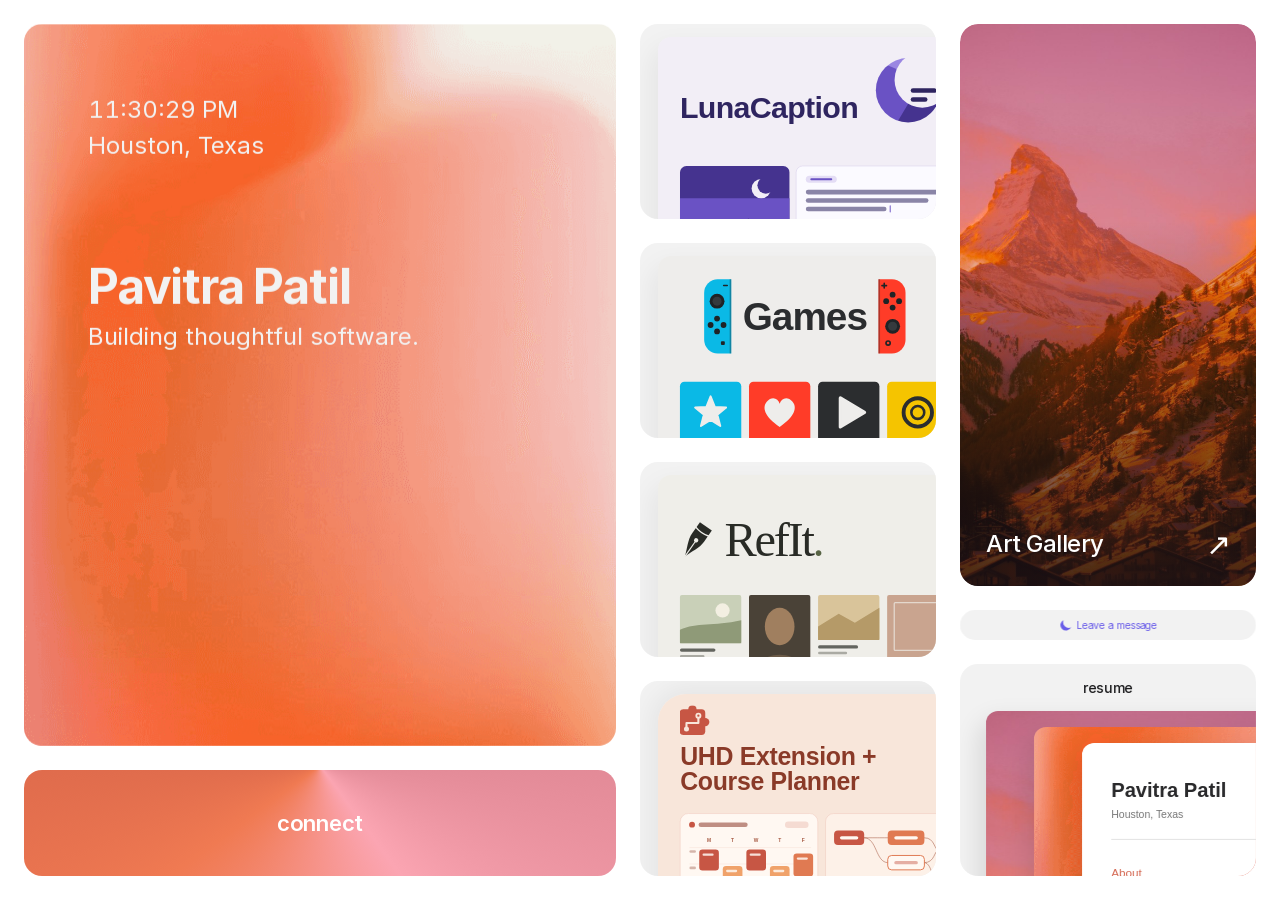
==== commit 7b5f8590: "Redesign project cards with real project logos Replace the four placeholder project cards with LunaC" ====
--- a/pavitra/index.html
+++ b/pavitra/index.html
@@ -5,7 +5,7 @@
 
 
 
-	<div id="main"><style>html body { background: var(--token-c206656c-e94e-4eaf-8356-81ed5b4c720c, rgb(255, 255, 255)); }</style><div class="ui-n3VJY ui-1yd4yo2" style="min-height:100vh;width:auto"><div class="ui-fhmqfe"><div class="ui-jjl3dd"><a class="ui-197087o hidden-uhpedp ui-rwmyph portfolio-hero" data-ui-appear-id="197087o" style="opacity: 1; transform: none; will-change: transform;"><div style="position:absolute;border-radius:inherit;corner-shape:inherit;top:0;right:0;bottom:0;left:0" data-ui-background-image-wrapper="true"><img width="612" height="780" src="assets/hero-texture.jpeg" alt="" style="display:block;width:100%;height:100%;border-radius:inherit;corner-shape:inherit;object-position:center;object-fit:cover"></div><div class="hero-content"><div class="hero-location"><time data-clock="" aria-label="Current time in Houston">Houston local time</time><p>Houston, Texas</p></div><div class="hero-intro"><h1>Pavitra Patil</h1><p>Building thoughtful software.</p></div></div></a><div class="ssr-variant hidden-uhpedp"><div class="ui-14ftai6-container" data-ui-appear-id="14ftai6" style="opacity: 1; transform: perspective(1200px); will-change: transform;"><a class="ui-aCoJp ui-5ettcn ui-v-5ettcn ui-1a1lt4l" href="#" style="width: 100%; border-radius: 18px; opacity: 1;"><div class="ui-99h82i" style="--extracted-r6o4lv: var(--token-c206656c-e94e-4eaf-8356-81ed5b4c720c, rgb(255, 255, 255)); --ui-link-text-color: rgb(0, 153, 255); --ui-link-text-decoration: underline; transform: none; opacity: 1;"><p class="ui-text" style="--font-selector:SW50ZXItU2VtaUJvbGQ=;--ui-font-size:22px;--ui-font-weight:600;--ui-letter-spacing:-0.3px;--ui-text-alignment:center;--ui-text-color:var(--extracted-r6o4lv, var(--token-c206656c-e94e-4eaf-8356-81ed5b4c720c, rgb(255, 255, 255)))"><span class="ui-text" style="background-image:radial-gradient(50% 669.4% at 50% 50%, var(--token-c206656c-e94e-4eaf-8356-81ed5b4c720c, rgb(255, 255, 255)) 0%, rgba(255, 255, 255, 0.7) 100%)">connect</span></p></div><div class="ui-1ts8u03-container" style="opacity: 1;"><div style="border-radius:0;overflow:hidden;position:absolute;inset:0"><div style="inset: -100%; position: absolute; display: flex; place-items: center; place-content: center; color: rgb(136, 85, 255); background: conic-gradient(from 45deg, rgb(240, 122, 82), rgb(199, 86, 68), rgb(210, 120, 133), rgb(251, 165, 178), rgb(240, 122, 82)); will-change: transform; transform: translateZ(0px) rotate(188.6deg);"></div><div style="position:absolute;inset:0;-webkit-backdrop-filter:blur(0px);-moz-backdrop-filter:blur(0px);backdrop-filter:blur(0px)"></div></div></div></a></div></div></div><div class="ui-1tv29j0"><div class="ssr-variant"><div class="ui-dbfm2v-container" data-ui-appear-id="dbfm2v" style="opacity: 1; transform: none; will-change: transform;"><div class="ui-b2UNb ui-9c6agw ui-v-9c6agw ui-1r8dwft" href="#" style="background-color: var(--token-f1835784-a23b-4e0b-9418-a1f648e5b172, rgb(242, 242, 242)); height: 100%; width: 100%; border-radius: 18px; transform: none; transform-origin: 50% 50% 0px;"><div class="ui-ofgcbt-container" style="opacity: 0; transform: none; transform-origin: 50% 50% 0px;"><div class="ui-ugUfB ui-1meacx9 ui-v-1meacx9" style="transform: none; transform-origin: 50% 50% 0px;"><div class="ui-1yfwvi6" style="--extracted-r6o4lv: var(--token-f1835784-a23b-4e0b-9418-a1f648e5b172, rgb(242, 242, 242)); --ui-link-text-color: rgb(0, 153, 255); --ui-link-text-decoration: underline; transform: none; transform-origin: 50% 50% 0px;"><p class="ui-text" style="--font-selector: SW50ZXItU2VtaUJvbGQ=; --ui-font-family: &quot;Inter&quot;, &quot;Inter Placeholder&quot;, sans-serif; --ui-font-weight: 600; --ui-letter-spacing: -0.3px; --ui-text-color: var(--extracted-r6o4lv, var(--token-f1835784-a23b-4e0b-9418-a1f648e5b172, rgb(242, 242, 242)));">Now</p></div><div class="ui-18q627t-container" id="TAHXC0GgH-18q627t" style="transform: none; transform-origin: 50% 50% 0px;"><div style="display: contents;"><svg xmlns="http://www.w3.org/2000/svg" width="24" height="24" viewBox="0 0 24 24" fill="none" stroke="var(--token-f1835784-a23b-4e0b-9418-a1f648e5b172, rgb(242, 242, 242))" stroke-width="2" stroke-linecap="round" stroke-linejoin="round" style="width: 100%; cursor: pointer; height: 100%;"><polyline points="9 18 15 12 9 6"></polyline></svg></div></div></div></div><div class="ui-9mi7fs" style="--border-bottom-width: 1px; --border-color: rgba(99, 99, 115, 0.2); --border-left-width: 1px; --border-right-width: 1px; --border-style: solid; --border-top-width: 1px; border-radius: 13px; box-shadow: rgba(0, 0, 0, 0.05) 0px 16px 24px 8px; transform: none; transform-origin: 50% 50% 0px;"><div style="position: absolute; border-radius: inherit; inset: 0px;" data-ui-background-image-wrapper="true"><img width="2850" height="1113" src="assets/project-1.svg" alt="" style="display: block; width: 100%; height: 100%; border-radius: inherit; object-position: left top; object-fit: cover;"></div></div></div></div></div><div class="ssr-variant"><div class="ui-147hp1b-container" data-ui-appear-id="147hp1b" style="opacity: 1; transform: none; will-change: transform;"><div class="ui-GaX9h ui-4bzcmf ui-v-4bzcmf ui-gavzs1" href="#" style="background-color: var(--token-f1835784-a23b-4e0b-9418-a1f648e5b172, rgb(242, 242, 242)); height: 100%; width: 100%; border-radius: 18px; opacity: 1;"><div class="ui-4iulb8-container" style="opacity:0"><div class="ui-ugUfB ui-1meacx9 ui-v-1meacx9" style="opacity: 1;"><div class="ui-1yfwvi6" style="--extracted-r6o4lv: var(--token-f1835784-a23b-4e0b-9418-a1f648e5b172, rgb(242, 242, 242)); --ui-link-text-color: rgb(0, 153, 255); --ui-link-text-decoration: underline; transform: none; opacity: 1;"><p class="ui-text" style="--font-selector:SW50ZXItU2VtaUJvbGQ=;--ui-font-family:&quot;Inter&quot;, &quot;Inter Placeholder&quot;, sans-serif;--ui-font-weight:600;--ui-letter-spacing:-0.3px;--ui-text-color:var(--extracted-r6o4lv, var(--token-f1835784-a23b-4e0b-9418-a1f648e5b172, rgb(242, 242, 242)))">Now</p></div><div class="ui-18q627t-container" id="ovhXJ6mHm-18q627t" style="opacity: 1;"><div style="display:contents"><svg xmlns="http://www.w3.org/2000/svg" width="24" height="24" viewBox="0 0 24 24" fill="none" stroke="var(--token-f1835784-a23b-4e0b-9418-a1f648e5b172, rgb(242, 242, 242))" stroke-width="2" stroke-linecap="round" stroke-linejoin="round" style="width: 100%; cursor: pointer; height: 100%;"><polyline points="9 18 15 12 9 6"></polyline></svg></div></div></div></div><div class="ui-1fpyazs" style="--border-bottom-width: 1px; --border-color: rgba(99, 99, 115, 0.2); --border-left-width: 1px; --border-right-width: 1px; --border-style: solid; --border-top-width: 1px; border-radius: 13px; box-shadow: rgba(0, 0, 0, 0.05) 0px 16px 24px 8px; transform: none; opacity: 1;"><div style="position:absolute;border-radius:inherit;corner-shape:inherit;top:0;right:0;bottom:0;left:0" data-ui-background-image-wrapper="true"><img width="2845" height="1093" src="assets/project-2.svg" alt="" style="display:block;width:100%;height:100%;border-radius:inherit;corner-shape:inherit;object-position:left top;object-fit:cover"></div></div></div></div></div><div class="ssr-variant"><div class="ui-lkdhw3-container" data-ui-appear-id="lkdhw3" style="opacity: 1; transform: perspective(1200px); will-change: transform;"><div class="ui-G6KWf ui-1m9pr1c ui-v-1m9pr1c ui-w8iu8w" href="#" style="background-color: var(--token-f1835784-a23b-4e0b-9418-a1f648e5b172, rgb(242, 242, 242)); height: 100%; width: 100%; border-radius: 18px; opacity: 1;"><div class="ui-1lugs02-container" style="opacity:0"><div class="ui-ugUfB ui-1meacx9 ui-v-1meacx9" style="opacity: 1;"><div class="ui-1yfwvi6" style="--extracted-r6o4lv: var(--token-f1835784-a23b-4e0b-9418-a1f648e5b172, rgb(242, 242, 242)); --ui-link-text-color: rgb(0, 153, 255); --ui-link-text-decoration: underline; transform: none; opacity: 1;"><p class="ui-text" style="--font-selector:SW50ZXItU2VtaUJvbGQ=;--ui-font-family:&quot;Inter&quot;, &quot;Inter Placeholder&quot;, sans-serif;--ui-font-weight:600;--ui-letter-spacing:-0.3px;--ui-text-color:var(--extracted-r6o4lv, var(--token-f1835784-a23b-4e0b-9418-a1f648e5b172, rgb(242, 242, 242)))">Project 02</p></div><div class="ui-18q627t-container" id="sDrx5ndLH-18q627t" style="opacity: 1;"><div style="display:contents"><svg xmlns="http://www.w3.org/2000/svg" width="24" height="24" viewBox="0 0 24 24" fill="none" stroke="var(--token-f1835784-a23b-4e0b-9418-a1f648e5b172, rgb(242, 242, 242))" stroke-width="2" stroke-linecap="round" stroke-linejoin="round" style="width: 100%; cursor: pointer; height: 100%;"><polyline points="9 18 15 12 9 6"></polyline></svg></div></div></div></div><div class="ui-1b0miq6" style="--border-bottom-width: 1px; --border-color: rgba(99, 99, 115, 0.2); --border-left-width: 1px; --border-right-width: 1px; --border-style: solid; --border-top-width: 1px; border-radius: 13px; box-shadow: rgba(0, 0, 0, 0.05) 0px 16px 24px 8px; transform: none; opacity: 1;"><div style="position:absolute;border-radius:inherit;corner-shape:inherit;top:0;right:0;bottom:0;left:0" data-ui-background-image-wrapper="true"><img width="1169" height="1029" src="assets/project-3.svg" alt="" style="display:block;width:100%;height:100%;border-radius:inherit;corner-shape:inherit;object-position:left top;object-fit:cover"></div></div></div></div></div><div class="ssr-variant"><div class="ui-1luas1f-container" data-ui-appear-id="1luas1f" style="opacity: 1; transform: none; will-change: transform;"><a class="ui-At71a ui-1f1jw25 ui-v-1f1jw25 ui-eyys3p" href="#" style="background-color: var(--token-f1835784-a23b-4e0b-9418-a1f648e5b172, rgb(242, 242, 242)); height: 100%; width: 100%; border-radius: 18px; opacity: 1;"><div class="ui-pgrl6a-container" style="opacity:0"><div class="ui-ugUfB ui-1meacx9 ui-v-1meacx9" style="opacity: 1;"><div class="ui-1yfwvi6" style="--extracted-r6o4lv: var(--token-f1835784-a23b-4e0b-9418-a1f648e5b172, rgb(242, 242, 242)); --ui-link-text-color: rgb(0, 153, 255); --ui-link-text-decoration: underline; transform: none; opacity: 1;"><p class="ui-text" style="--font-selector:SW50ZXItU2VtaUJvbGQ=;--ui-font-family:&quot;Inter&quot;, &quot;Inter Placeholder&quot;, sans-serif;--ui-font-weight:600;--ui-letter-spacing:-0.3px;--ui-text-color:var(--extracted-r6o4lv, var(--token-f1835784-a23b-4e0b-9418-a1f648e5b172, rgb(242, 242, 242)))">Now</p></div><div class="ui-18q627t-container" id="ATrlcWuvE-18q627t" style="opacity: 1;"><div style="display:contents"><svg xmlns="http://www.w3.org/2000/svg" width="24" height="24" viewBox="0 0 24 24" fill="none" stroke="var(--token-f1835784-a23b-4e0b-9418-a1f648e5b172, rgb(242, 242, 242))" stroke-width="2" stroke-linecap="round" stroke-linejoin="round" style="width: 100%; cursor: pointer; height: 100%;"><polyline points="9 18 15 12 9 6"></polyline></svg></div></div></div></div><div class="ui-cxmf29" style="--border-bottom-width: 1px; --border-color: rgba(99, 99, 115, 0); --border-left-width: 1px; --border-right-width: 1px; --border-style: solid; --border-top-width: 1px; height: auto; aspect-ratio: 1.25614 / 1; border-radius: 28px; box-shadow: rgba(0, 0, 0, 0.05) 0px 0px 24px 8px; transform: none; opacity: 1;"><div style="position:absolute;border-radius:inherit;corner-shape:inherit;top:0;right:0;bottom:0;left:0" data-ui-background-image-wrapper="true"><img width="716" height="570" src="assets/project-4.svg" alt="" style="display:block;width:100%;height:100%;border-radius:inherit;corner-shape:inherit;object-position:left top;object-fit:cover"></div></div></a></div></div></div><div class="ui-ab2fns"><div class="ssr-variant hidden-uhpedp"><a class="ui-palpvx ui-rwmyph gallery-tile" data-ui-appear-id="palpvx" href="gallery.html" aria-label="Art Gallery" style="opacity: 1; transform: perspective(1200px); will-change: transform;"><div style="position:absolute;border-radius:inherit;corner-shape:inherit;top:0;right:0;bottom:0;left:0" data-ui-background-image-wrapper="true"><img width="1365" height="2048" src="assets/mountain.jpg" alt="" style="display:block;width:100%;height:100%;border-radius:inherit;corner-shape:inherit;object-position:center;object-fit:cover"></div><span class="gallery-tile-label"><span>Art Gallery</span><span class="gallery-tile-arrow" aria-hidden="true">&#8599;</span></span></a></div><div class="ssr-variant hidden-uhpedp"><div class="ssr-variant hidden-cni8tp"><div class="ui-am2the-container" data-ui-appear-id="am2the" style="opacity: 1; transform: none; will-change: transform;"><a class="ui-PNQnN ui-yec95k ui-v-yec95k ui-fd89y1" href="#" style="background-color: var(--token-f1835784-a23b-4e0b-9418-a1f648e5b172, rgb(242, 242, 242)); width: 100%; border-radius: 18px; opacity: 1;"><div class="ui-ssjb14-container" style="opacity: 1;"><div style="display:contents"><svg viewBox="0 0 20 20" fill="currentColor" width="24" height="24" style="width: 100%; height: 100%; cursor: auto;" color="rgb(105, 92, 233)"><path d="M17.293 13.293A8 8 0 016.707 2.707a8.001 8.001 0 1010.586 10.586z"></path></svg></div></div><div class="ui-zbfec5" style="--extracted-r6o4lv: rgb(105, 92, 233); --ui-link-text-color: rgb(0, 153, 255); --ui-link-text-decoration: underline; transform: none; opacity: 1;"><p class="ui-text" style="--ui-font-size:10px;--ui-letter-spacing:-0.3px;--ui-text-alignment:center;--ui-text-color:var(--extracted-r6o4lv, rgb(105, 92, 233))">Leave a message</p></div><div class="ui-l9xn0j" style="--extracted-r6o4lv:rgb(137, 127, 230);--ui-link-text-color:rgb(0, 153, 255);--ui-link-text-decoration:underline;opacity:0;transform:none"><p class="ui-text" style="--font-selector:SW50ZXItTWVkaXVt;--ui-font-family:&quot;Inter-Medium&quot;, &quot;Inter&quot;, sans-serif;--ui-font-size:10px;--ui-font-weight:500;--ui-letter-spacing:-0.3px;--ui-text-alignment:center;--ui-text-color:var(--extracted-r6o4lv, rgb(137, 127, 230))">Send an email</p></div></a></div></div></div><div class="ssr-variant hidden-uhpedp"><div class="ssr-variant hidden-cni8tp"><div class="ui-12ow5ia-container" data-ui-appear-id="12ow5ia" style="opacity: 1; transform: none; will-change: transform;"><a class="ui-iqi59 ui-14cglxs ui-v-14cglxs ui-1byiixz" href="#" style="background-color: var(--token-f1835784-a23b-4e0b-9418-a1f648e5b172, rgb(242, 242, 242)); width: 100%; border-radius: 18px; opacity: 1;"><div class="ui-10os1iy" style="border-radius: 12px; box-shadow: rgba(0, 0, 0, 0.1) 0px 16px 24px 8px; opacity: 1;"><div style="position:absolute;border-radius:inherit;corner-shape:inherit;top:0;right:0;bottom:0;left:0" data-ui-background-image-wrapper="true"><img width="1365" height="2048" src="assets/mountain.jpg" alt="" style="display:block;width:100%;height:100%;border-radius:inherit;corner-shape:inherit;object-position:left top;object-fit:cover"></div></div><div class="ui-1n4ez64" style="border-radius: 12px; box-shadow: rgba(0, 0, 0, 0.1) 0px 16px 24px 8px; opacity: 1;"><div style="position:absolute;border-radius:inherit;corner-shape:inherit;top:0;right:0;bottom:0;left:0" data-ui-background-image-wrapper="true"><img width="500" height="500" src="assets/hero-texture.jpeg" alt="" style="display:block;width:100%;height:100%;border-radius:inherit;corner-shape:inherit;object-position:left center;object-fit:cover"></div></div><div class="ui-rla0g7" style="border-radius: 12px; box-shadow: rgba(0, 0, 0, 0.1) 0px 16px 24px 8px; opacity: 1;"><div style="position:absolute;border-radius:inherit;corner-shape:inherit;top:0;right:0;bottom:0;left:0" data-ui-background-image-wrapper="true"><img width="1545" height="1999" src="assets/resume.svg" alt="" style="display:block;width:100%;height:100%;border-radius:inherit;corner-shape:inherit;object-position:left top;object-fit:cover"></div></div><div class="ui-82bais" style="--extracted-r6o4lv:var(--token-13865c7f-06f5-43bf-b1c4-acd6f833be81, rgb(29, 29, 31));--ui-link-text-color:rgb(0, 153, 255);--ui-link-text-decoration:underline;opacity:1;transform:translateX(-50%)"><p class="ui-text" style="--font-selector:SW50ZXItTWVkaXVt;--ui-font-family:&quot;Inter-Medium&quot;, &quot;Inter&quot;, sans-serif;--ui-font-size:14px;--ui-font-weight:500;--ui-letter-spacing:-0.3px;--ui-text-alignment:center;--ui-text-color:var(--extracted-r6o4lv, var(--token-13865c7f-06f5-43bf-b1c4-acd6f833be81, rgb(29, 29, 31)))">resume</p></div><div class="ui-naupw2" style="--extracted-r6o4lv:var(--token-b00a0be8-dd9e-45ac-9053-165ab2aa6dcc, rgb(99, 99, 115));--ui-link-text-color:rgb(0, 153, 255);--ui-link-text-decoration:underline;opacity:0;transform:translateX(-50%)"><p class="ui-text" style="--font-selector:SW50ZXItTWVkaXVt;--ui-font-family:&quot;Inter-Medium&quot;, &quot;Inter&quot;, sans-serif;--ui-font-size:14px;--ui-font-weight:500;--ui-letter-spacing:-0.3px;--ui-text-alignment:center;--ui-text-color:var(--extracted-r6o4lv, var(--token-b00a0be8-dd9e-45ac-9053-165ab2aa6dcc, rgb(99, 99, 115)))">resume</p></div></a></div></div></div></div></div></div><div id="overlay"></div></div>
+	<div id="main"><style>html body { background: var(--token-c206656c-e94e-4eaf-8356-81ed5b4c720c, rgb(255, 255, 255)); }</style><div class="ui-n3VJY ui-1yd4yo2" style="min-height:100vh;width:auto"><div class="ui-fhmqfe"><div class="ui-jjl3dd"><a class="ui-197087o hidden-uhpedp ui-rwmyph portfolio-hero" data-ui-appear-id="197087o" style="opacity: 1; transform: none; will-change: transform;"><div style="position:absolute;border-radius:inherit;corner-shape:inherit;top:0;right:0;bottom:0;left:0" data-ui-background-image-wrapper="true"><img width="612" height="780" src="assets/hero-texture.jpeg" alt="" style="display:block;width:100%;height:100%;border-radius:inherit;corner-shape:inherit;object-position:center;object-fit:cover"></div><div class="hero-content"><div class="hero-location"><time data-clock="" aria-label="Current time in Houston">Houston local time</time><p>Houston, Texas</p></div><div class="hero-intro"><h1>Pavitra Patil</h1><p>Building thoughtful software.</p></div></div></a><div class="ssr-variant hidden-uhpedp"><div class="ui-14ftai6-container" data-ui-appear-id="14ftai6" style="opacity: 1; transform: perspective(1200px); will-change: transform;"><a class="ui-aCoJp ui-5ettcn ui-v-5ettcn ui-1a1lt4l" href="#" style="width: 100%; border-radius: 18px; opacity: 1;"><div class="ui-99h82i" style="--extracted-r6o4lv: var(--token-c206656c-e94e-4eaf-8356-81ed5b4c720c, rgb(255, 255, 255)); --ui-link-text-color: rgb(0, 153, 255); --ui-link-text-decoration: underline; transform: none; opacity: 1;"><p class="ui-text" style="--font-selector:SW50ZXItU2VtaUJvbGQ=;--ui-font-size:22px;--ui-font-weight:600;--ui-letter-spacing:-0.3px;--ui-text-alignment:center;--ui-text-color:var(--extracted-r6o4lv, var(--token-c206656c-e94e-4eaf-8356-81ed5b4c720c, rgb(255, 255, 255)))"><span class="ui-text" style="background-image:radial-gradient(50% 669.4% at 50% 50%, var(--token-c206656c-e94e-4eaf-8356-81ed5b4c720c, rgb(255, 255, 255)) 0%, rgba(255, 255, 255, 0.7) 100%)">connect</span></p></div><div class="ui-1ts8u03-container" style="opacity: 1;"><div style="border-radius:0;overflow:hidden;position:absolute;inset:0"><div style="inset: -100%; position: absolute; display: flex; place-items: center; place-content: center; color: rgb(136, 85, 255); background: conic-gradient(from 45deg, rgb(240, 122, 82), rgb(199, 86, 68), rgb(210, 120, 133), rgb(251, 165, 178), rgb(240, 122, 82)); will-change: transform; transform: translateZ(0px) rotate(188.6deg);"></div><div style="position:absolute;inset:0;-webkit-backdrop-filter:blur(0px);-moz-backdrop-filter:blur(0px);backdrop-filter:blur(0px)"></div></div></div></a></div></div></div><div class="ui-1tv29j0"><div class="ssr-variant"><div class="ui-dbfm2v-container" data-ui-appear-id="dbfm2v" style="opacity: 1; transform: none; will-change: transform;"><div class="ui-b2UNb ui-9c6agw ui-v-9c6agw ui-1r8dwft" href="#" style="background-color: var(--token-f1835784-a23b-4e0b-9418-a1f648e5b172, rgb(242, 242, 242)); height: 100%; width: 100%; border-radius: 18px; transform: none; transform-origin: 50% 50% 0px;"><div class="ui-ofgcbt-container" style="opacity: 0; transform: none; transform-origin: 50% 50% 0px;"><div class="ui-ugUfB ui-1meacx9 ui-v-1meacx9" style="transform: none; transform-origin: 50% 50% 0px;"><div class="ui-1yfwvi6" style="--extracted-r6o4lv: var(--token-f1835784-a23b-4e0b-9418-a1f648e5b172, rgb(242, 242, 242)); --ui-link-text-color: rgb(0, 153, 255); --ui-link-text-decoration: underline; transform: none; transform-origin: 50% 50% 0px;"><p class="ui-text" style="--font-selector: SW50ZXItU2VtaUJvbGQ=; --ui-font-family: &quot;Inter&quot;, &quot;Inter Placeholder&quot;, sans-serif; --ui-font-weight: 600; --ui-letter-spacing: -0.3px; --ui-text-color: var(--extracted-r6o4lv, var(--token-f1835784-a23b-4e0b-9418-a1f648e5b172, rgb(242, 242, 242)));">Go</p></div><div class="ui-18q627t-container" id="TAHXC0GgH-18q627t" style="transform: none; transform-origin: 50% 50% 0px;"><div style="display: contents;"><svg xmlns="http://www.w3.org/2000/svg" width="24" height="24" viewBox="0 0 24 24" fill="none" stroke="var(--token-f1835784-a23b-4e0b-9418-a1f648e5b172, rgb(242, 242, 242))" stroke-width="2" stroke-linecap="round" stroke-linejoin="round" style="width: 100%; cursor: pointer; height: 100%;"><polyline points="9 18 15 12 9 6"></polyline></svg></div></div></div></div><div class="ui-9mi7fs" style="--border-bottom-width: 1px; --border-color: rgba(99, 99, 115, 0.2); --border-left-width: 1px; --border-right-width: 1px; --border-style: solid; --border-top-width: 1px; border-radius: 13px; box-shadow: rgba(0, 0, 0, 0.05) 0px 16px 24px 8px; transform: none; transform-origin: 50% 50% 0px;"><div style="position: absolute; border-radius: inherit; inset: 0px;" data-ui-background-image-wrapper="true"><img width="2850" height="1113" src="assets/project-1.svg" alt="LunaCaption, a Windows desktop app that captions images locally" style="display: block; width: 100%; height: 100%; border-radius: inherit; object-position: left top; object-fit: cover;"></div></div></div></div></div><div class="ssr-variant"><div class="ui-147hp1b-container" data-ui-appear-id="147hp1b" style="opacity: 1; transform: none; will-change: transform;"><div class="ui-GaX9h ui-4bzcmf ui-v-4bzcmf ui-gavzs1" href="#" style="background-color: var(--token-f1835784-a23b-4e0b-9418-a1f648e5b172, rgb(242, 242, 242)); height: 100%; width: 100%; border-radius: 18px; opacity: 1;"><div class="ui-4iulb8-container" style="opacity:0"><div class="ui-ugUfB ui-1meacx9 ui-v-1meacx9" style="opacity: 1;"><div class="ui-1yfwvi6" style="--extracted-r6o4lv: var(--token-f1835784-a23b-4e0b-9418-a1f648e5b172, rgb(242, 242, 242)); --ui-link-text-color: rgb(0, 153, 255); --ui-link-text-decoration: underline; transform: none; opacity: 1;"><p class="ui-text" style="--font-selector:SW50ZXItU2VtaUJvbGQ=;--ui-font-family:&quot;Inter&quot;, &quot;Inter Placeholder&quot;, sans-serif;--ui-font-weight:600;--ui-letter-spacing:-0.3px;--ui-text-color:var(--extracted-r6o4lv, var(--token-f1835784-a23b-4e0b-9418-a1f648e5b172, rgb(242, 242, 242)))">Go</p></div><div class="ui-18q627t-container" id="ovhXJ6mHm-18q627t" style="opacity: 1;"><div style="display:contents"><svg xmlns="http://www.w3.org/2000/svg" width="24" height="24" viewBox="0 0 24 24" fill="none" stroke="var(--token-f1835784-a23b-4e0b-9418-a1f648e5b172, rgb(242, 242, 242))" stroke-width="2" stroke-linecap="round" stroke-linejoin="round" style="width: 100%; cursor: pointer; height: 100%;"><polyline points="9 18 15 12 9 6"></polyline></svg></div></div></div></div><div class="ui-1fpyazs" style="--border-bottom-width: 1px; --border-color: rgba(99, 99, 115, 0.2); --border-left-width: 1px; --border-right-width: 1px; --border-style: solid; --border-top-width: 1px; border-radius: 13px; box-shadow: rgba(0, 0, 0, 0.05) 0px 16px 24px 8px; transform: none; opacity: 1;"><div style="position:absolute;border-radius:inherit;corner-shape:inherit;top:0;right:0;bottom:0;left:0" data-ui-background-image-wrapper="true"><img width="2845" height="1093" src="assets/project-2.svg" alt="Games" style="display:block;width:100%;height:100%;border-radius:inherit;corner-shape:inherit;object-position:left top;object-fit:cover"></div></div></div></div></div><div class="ssr-variant"><div class="ui-lkdhw3-container" data-ui-appear-id="lkdhw3" style="opacity: 1; transform: perspective(1200px); will-change: transform;"><div class="ui-G6KWf ui-1m9pr1c ui-v-1m9pr1c ui-w8iu8w" href="#" style="background-color: var(--token-f1835784-a23b-4e0b-9418-a1f648e5b172, rgb(242, 242, 242)); height: 100%; width: 100%; border-radius: 18px; opacity: 1;"><div class="ui-1lugs02-container" style="opacity:0"><div class="ui-ugUfB ui-1meacx9 ui-v-1meacx9" style="opacity: 1;"><div class="ui-1yfwvi6" style="--extracted-r6o4lv: var(--token-f1835784-a23b-4e0b-9418-a1f648e5b172, rgb(242, 242, 242)); --ui-link-text-color: rgb(0, 153, 255); --ui-link-text-decoration: underline; transform: none; opacity: 1;"><p class="ui-text" style="--font-selector:SW50ZXItU2VtaUJvbGQ=;--ui-font-family:&quot;Inter&quot;, &quot;Inter Placeholder&quot;, sans-serif;--ui-font-weight:600;--ui-letter-spacing:-0.3px;--ui-text-color:var(--extracted-r6o4lv, var(--token-f1835784-a23b-4e0b-9418-a1f648e5b172, rgb(242, 242, 242)))">Go</p></div><div class="ui-18q627t-container" id="sDrx5ndLH-18q627t" style="opacity: 1;"><div style="display:contents"><svg xmlns="http://www.w3.org/2000/svg" width="24" height="24" viewBox="0 0 24 24" fill="none" stroke="var(--token-f1835784-a23b-4e0b-9418-a1f648e5b172, rgb(242, 242, 242))" stroke-width="2" stroke-linecap="round" stroke-linejoin="round" style="width: 100%; cursor: pointer; height: 100%;"><polyline points="9 18 15 12 9 6"></polyline></svg></div></div></div></div><div class="ui-1b0miq6" style="--border-bottom-width: 1px; --border-color: rgba(99, 99, 115, 0.2); --border-left-width: 1px; --border-right-width: 1px; --border-style: solid; --border-top-width: 1px; border-radius: 13px; box-shadow: rgba(0, 0, 0, 0.05) 0px 16px 24px 8px; transform: none; opacity: 1;"><div style="position:absolute;border-radius:inherit;corner-shape:inherit;top:0;right:0;bottom:0;left:0" data-ui-background-image-wrapper="true"><img width="1169" height="1029" src="assets/project-3.svg" alt="RefIt, a personal art reference library" style="display:block;width:100%;height:100%;border-radius:inherit;corner-shape:inherit;object-position:left top;object-fit:cover"></div></div></div></div></div><div class="ssr-variant"><div class="ui-1luas1f-container" data-ui-appear-id="1luas1f" style="opacity: 1; transform: none; will-change: transform;"><a class="ui-At71a ui-1f1jw25 ui-v-1f1jw25 ui-eyys3p" href="#" style="background-color: var(--token-f1835784-a23b-4e0b-9418-a1f648e5b172, rgb(242, 242, 242)); height: 100%; width: 100%; border-radius: 18px; opacity: 1;"><div class="ui-pgrl6a-container" style="opacity:0"><div class="ui-ugUfB ui-1meacx9 ui-v-1meacx9" style="opacity: 1;"><div class="ui-1yfwvi6" style="--extracted-r6o4lv: var(--token-f1835784-a23b-4e0b-9418-a1f648e5b172, rgb(242, 242, 242)); --ui-link-text-color: rgb(0, 153, 255); --ui-link-text-decoration: underline; transform: none; opacity: 1;"><p class="ui-text" style="--font-selector:SW50ZXItU2VtaUJvbGQ=;--ui-font-family:&quot;Inter&quot;, &quot;Inter Placeholder&quot;, sans-serif;--ui-font-weight:600;--ui-letter-spacing:-0.3px;--ui-text-color:var(--extracted-r6o4lv, var(--token-f1835784-a23b-4e0b-9418-a1f648e5b172, rgb(242, 242, 242)))">Go</p></div><div class="ui-18q627t-container" id="ATrlcWuvE-18q627t" style="opacity: 1;"><div style="display:contents"><svg xmlns="http://www.w3.org/2000/svg" width="24" height="24" viewBox="0 0 24 24" fill="none" stroke="var(--token-f1835784-a23b-4e0b-9418-a1f648e5b172, rgb(242, 242, 242))" stroke-width="2" stroke-linecap="round" stroke-linejoin="round" style="width: 100%; cursor: pointer; height: 100%;"><polyline points="9 18 15 12 9 6"></polyline></svg></div></div></div></div><div class="ui-cxmf29" style="--border-bottom-width: 1px; --border-color: rgba(99, 99, 115, 0); --border-left-width: 1px; --border-right-width: 1px; --border-style: solid; --border-top-width: 1px; height: auto; aspect-ratio: 1.25614 / 1; border-radius: 28px; box-shadow: rgba(0, 0, 0, 0.05) 0px 0px 24px 8px; transform: none; opacity: 1;"><div style="position:absolute;border-radius:inherit;corner-shape:inherit;top:0;right:0;bottom:0;left:0" data-ui-background-image-wrapper="true"><img width="716" height="570" src="assets/project-4.svg" alt="UHD Extension + Course Planner, a Chrome extension and visual degree planner" style="display:block;width:100%;height:100%;border-radius:inherit;corner-shape:inherit;object-position:left top;object-fit:cover"></div></div></a></div></div></div><div class="ui-ab2fns"><div class="ssr-variant hidden-uhpedp"><a class="ui-palpvx ui-rwmyph gallery-tile" data-ui-appear-id="palpvx" href="gallery.html" aria-label="Art Gallery" style="opacity: 1; transform: perspective(1200px); will-change: transform;"><div style="position:absolute;border-radius:inherit;corner-shape:inherit;top:0;right:0;bottom:0;left:0" data-ui-background-image-wrapper="true"><img width="1365" height="2048" src="assets/mountain.jpg" alt="" style="display:block;width:100%;height:100%;border-radius:inherit;corner-shape:inherit;object-position:center;object-fit:cover"></div><span class="gallery-tile-label"><span>Art Gallery</span><span class="gallery-tile-arrow" aria-hidden="true">&#8599;</span></span></a></div><div class="ssr-variant hidden-uhpedp"><div class="ssr-variant hidden-cni8tp"><div class="ui-am2the-container" data-ui-appear-id="am2the" style="opacity: 1; transform: none; will-change: transform;"><a class="ui-PNQnN ui-yec95k ui-v-yec95k ui-fd89y1" href="#" style="background-color: var(--token-f1835784-a23b-4e0b-9418-a1f648e5b172, rgb(242, 242, 242)); width: 100%; border-radius: 18px; opacity: 1;"><div class="ui-ssjb14-container" style="opacity: 1;"><div style="display:contents"><svg viewBox="0 0 20 20" fill="currentColor" width="24" height="24" style="width: 100%; height: 100%; cursor: auto;" color="rgb(105, 92, 233)"><path d="M17.293 13.293A8 8 0 016.707 2.707a8.001 8.001 0 1010.586 10.586z"></path></svg></div></div><div class="ui-zbfec5" style="--extracted-r6o4lv: rgb(105, 92, 233); --ui-link-text-color: rgb(0, 153, 255); --ui-link-text-decoration: underline; transform: none; opacity: 1;"><p class="ui-text" style="--ui-font-size:10px;--ui-letter-spacing:-0.3px;--ui-text-alignment:center;--ui-text-color:var(--extracted-r6o4lv, rgb(105, 92, 233))">Leave a message</p></div><div class="ui-l9xn0j" style="--extracted-r6o4lv:rgb(137, 127, 230);--ui-link-text-color:rgb(0, 153, 255);--ui-link-text-decoration:underline;opacity:0;transform:none"><p class="ui-text" style="--font-selector:SW50ZXItTWVkaXVt;--ui-font-family:&quot;Inter-Medium&quot;, &quot;Inter&quot;, sans-serif;--ui-font-size:10px;--ui-font-weight:500;--ui-letter-spacing:-0.3px;--ui-text-alignment:center;--ui-text-color:var(--extracted-r6o4lv, rgb(137, 127, 230))">Send an email</p></div></a></div></div></div><div class="ssr-variant hidden-uhpedp"><div class="ssr-variant hidden-cni8tp"><div class="ui-12ow5ia-container" data-ui-appear-id="12ow5ia" style="opacity: 1; transform: none; will-change: transform;"><a class="ui-iqi59 ui-14cglxs ui-v-14cglxs ui-1byiixz" href="#" style="background-color: var(--token-f1835784-a23b-4e0b-9418-a1f648e5b172, rgb(242, 242, 242)); width: 100%; border-radius: 18px; opacity: 1;"><div class="ui-10os1iy" style="border-radius: 12px; box-shadow: rgba(0, 0, 0, 0.1) 0px 16px 24px 8px; opacity: 1;"><div style="position:absolute;border-radius:inherit;corner-shape:inherit;top:0;right:0;bottom:0;left:0" data-ui-background-image-wrapper="true"><img width="1365" height="2048" src="assets/mountain.jpg" alt="" style="display:block;width:100%;height:100%;border-radius:inherit;corner-shape:inherit;object-position:left top;object-fit:cover"></div></div><div class="ui-1n4ez64" style="border-radius: 12px; box-shadow: rgba(0, 0, 0, 0.1) 0px 16px 24px 8px; opacity: 1;"><div style="position:absolute;border-radius:inherit;corner-shape:inherit;top:0;right:0;bottom:0;left:0" data-ui-background-image-wrapper="true"><img width="500" height="500" src="assets/hero-texture.jpeg" alt="" style="display:block;width:100%;height:100%;border-radius:inherit;corner-shape:inherit;object-position:left center;object-fit:cover"></div></div><div class="ui-rla0g7" style="border-radius: 12px; box-shadow: rgba(0, 0, 0, 0.1) 0px 16px 24px 8px; opacity: 1;"><div style="position:absolute;border-radius:inherit;corner-shape:inherit;top:0;right:0;bottom:0;left:0" data-ui-background-image-wrapper="true"><img width="1545" height="1999" src="assets/resume.svg" alt="" style="display:block;width:100%;height:100%;border-radius:inherit;corner-shape:inherit;object-position:left top;object-fit:cover"></div></div><div class="ui-82bais" style="--extracted-r6o4lv:var(--token-13865c7f-06f5-43bf-b1c4-acd6f833be81, rgb(29, 29, 31));--ui-link-text-color:rgb(0, 153, 255);--ui-link-text-decoration:underline;opacity:1;transform:translateX(-50%)"><p class="ui-text" style="--font-selector:SW50ZXItTWVkaXVt;--ui-font-family:&quot;Inter-Medium&quot;, &quot;Inter&quot;, sans-serif;--ui-font-size:14px;--ui-font-weight:500;--ui-letter-spacing:-0.3px;--ui-text-alignment:center;--ui-text-color:var(--extracted-r6o4lv, var(--token-13865c7f-06f5-43bf-b1c4-acd6f833be81, rgb(29, 29, 31)))">resume</p></div><div class="ui-naupw2" style="--extracted-r6o4lv:var(--token-b00a0be8-dd9e-45ac-9053-165ab2aa6dcc, rgb(99, 99, 115));--ui-link-text-color:rgb(0, 153, 255);--ui-link-text-decoration:underline;opacity:0;transform:translateX(-50%)"><p class="ui-text" style="--font-selector:SW50ZXItTWVkaXVt;--ui-font-family:&quot;Inter-Medium&quot;, &quot;Inter&quot;, sans-serif;--ui-font-size:14px;--ui-font-weight:500;--ui-letter-spacing:-0.3px;--ui-text-alignment:center;--ui-text-color:var(--extracted-r6o4lv, var(--token-b00a0be8-dd9e-45ac-9053-165ab2aa6dcc, rgb(99, 99, 115)))">resume</p></div></a></div></div></div></div></div></div><div id="overlay"></div></div>
 
 
 
@@ -26,7 +26,7 @@
 
 
 
-	<div id="main"><style>html body { background: var(--token-c206656c-e94e-4eaf-8356-81ed5b4c720c, rgb(255, 255, 255)); }</style><div class="ui-n3VJY ui-1yd4yo2" style="min-height: 100vh; width: auto;"><div class="ui-fhmqfe"><div class="ui-jjl3dd"><a class="ui-197087o hidden-uhpedp ui-rwmyph portfolio-hero" data-ui-appear-id="197087o" style="opacity: 1; transform: none; will-change: transform;"><div style="position: absolute; border-radius: inherit; inset: 0px;" data-ui-background-image-wrapper="true"><img width="612" height="780" src="assets/hero-texture.jpeg" alt="" style="display: block; width: 100%; height: 100%; border-radius: inherit; object-position: center center; object-fit: cover;"></div><div class="hero-content"><div class="hero-location"><time data-clock="" aria-label="Current time in Houston">Houston local time</time><p>Houston, Texas</p></div><div class="hero-intro"><h1>Pavitra Patil</h1><p>Building thoughtful software.</p></div></div></a><div class="ui-14ftai6-container" data-ui-appear-id="14ftai6" style="opacity: 1; transform: perspective(1200px); will-change: transform;"><a class="ui-aCoJp ui-5ettcn ui-v-5ettcn ui-1a1lt4l" href="#" style="width: 100%; border-radius: 18px; opacity: 1;"><div class="ui-99h82i" style="--extracted-r6o4lv: var(--token-c206656c-e94e-4eaf-8356-81ed5b4c720c, rgb(255, 255, 255)); --ui-link-text-color: rgb(0, 153, 255); --ui-link-text-decoration: underline; transform: none; opacity: 1;"><p class="ui-text" style="--font-selector: SW50ZXItU2VtaUJvbGQ=; --ui-font-weight: 600; --ui-letter-spacing: -0.3px; --ui-text-alignment: center; --ui-text-color: var(--extracted-r6o4lv, var(--token-c206656c-e94e-4eaf-8356-81ed5b4c720c, rgb(255, 255, 255))); --ui-font-size: 22px;"><span class="ui-text" style="background-image: radial-gradient(50% 669.4% at 50% 50%, var(--token-c206656c-e94e-4eaf-8356-81ed5b4c720c, rgb(255, 255, 255)) 0%, rgba(255, 255, 255, 0.7) 100%);">connect</span></p></div><div class="ui-1ts8u03-container" style="opacity: 1;"><div style="border-radius: 0px; overflow: hidden; position: absolute; inset: 0px;"><div style="inset: -100%; position: absolute; display: flex; place-items: center; place-content: center; color: rgb(136, 85, 255); background: conic-gradient(from 45deg, rgb(240, 122, 82), rgb(199, 86, 68), rgb(210, 120, 133), rgb(251, 165, 178), rgb(240, 122, 82)); will-change: transform; transform: translateZ(0px) rotate(341.45deg);"></div><div style="position: absolute; inset: 0px; backdrop-filter: blur(0px);"></div></div></div></a></div></div><div class="ui-1tv29j0"><div class="ui-dbfm2v-container" data-ui-appear-id="dbfm2v" style="opacity: 1; transform: none; will-change: transform;"><div class="ui-b2UNb ui-9c6agw ui-v-9c6agw ui-1r8dwft" href="#" style="background-color: var(--token-f1835784-a23b-4e0b-9418-a1f648e5b172, rgb(242, 242, 242)); height: 100%; width: 100%; border-radius: 18px; transform: none; transform-origin: 50% 50% 0px; opacity: 1;"><div class="ui-ofgcbt-container" style="opacity: 0; transform: none; transform-origin: 50% 50% 0px;"><div class="ui-ugUfB ui-1meacx9 ui-v-1meacx9" style="transform: none; transform-origin: 50% 50% 0px; opacity: 1;"><div class="ui-1yfwvi6" style="--extracted-r6o4lv: var(--token-f1835784-a23b-4e0b-9418-a1f648e5b172, rgb(242, 242, 242)); --ui-link-text-color: rgb(0, 153, 255); --ui-link-text-decoration: underline; transform: none; transform-origin: 50% 50% 0px; opacity: 1;"><p class="ui-text" style="--font-selector: SW50ZXItU2VtaUJvbGQ=; --ui-font-family: &quot;Inter&quot;, &quot;Inter Placeholder&quot;, sans-serif; --ui-font-weight: 600; --ui-letter-spacing: -0.3px; --ui-text-color: var(--extracted-r6o4lv, var(--token-f1835784-a23b-4e0b-9418-a1f648e5b172, rgb(242, 242, 242)));">Now</p></div><div class="ui-18q627t-container" id="TAHXC0GgH-18q627t" style="transform: none; transform-origin: 50% 50% 0px; opacity: 1;"><div style="display: contents;"><svg xmlns="http://www.w3.org/2000/svg" width="24" height="24" viewBox="0 0 24 24" fill="none" stroke="var(--token-f1835784-a23b-4e0b-9418-a1f648e5b172, rgb(242, 242, 242))" stroke-width="2" stroke-linecap="round" stroke-linejoin="round" style="width: 100%; cursor: pointer; height: 100%;"><polyline points="9 18 15 12 9 6"></polyline></svg></div></div></div></div><div class="ui-9mi7fs" style="--border-bottom-width: 1px; --border-color: rgba(99, 99, 115, 0.2); --border-left-width: 1px; --border-right-width: 1px; --border-style: solid; --border-top-width: 1px; border-radius: 13px; box-shadow: rgba(0, 0, 0, 0.05) 0px 16px 24px 8px; transform: none; transform-origin: 50% 50% 0px; opacity: 1;"><div style="position: absolute; border-radius: inherit; inset: 0px;" data-ui-background-image-wrapper="true"><img width="2850" height="1113" src="assets/project-1.svg" alt="" style="display: block; width: 100%; height: 100%; border-radius: inherit; object-position: left top; object-fit: cover;"></div></div></div></div><div class="ui-147hp1b-container" data-ui-appear-id="147hp1b" style="opacity: 1; transform: none; will-change: transform;"><div class="ui-GaX9h ui-4bzcmf ui-v-4bzcmf ui-gavzs1" href="#" style="background-color: var(--token-f1835784-a23b-4e0b-9418-a1f648e5b172, rgb(242, 242, 242)); height: 100%; width: 100%; border-radius: 18px; transform: none; transform-origin: 50% 50% 0px; opacity: 1;"><div class="ui-4iulb8-container" style="opacity: 0; transform: none; transform-origin: 50% 50% 0px;"><div class="ui-ugUfB ui-1meacx9 ui-v-1meacx9" style="transform: none; transform-origin: 50% 50% 0px; opacity: 1;"><div class="ui-1yfwvi6" style="--extracted-r6o4lv: var(--token-f1835784-a23b-4e0b-9418-a1f648e5b172, rgb(242, 242, 242)); --ui-link-text-color: rgb(0, 153, 255); --ui-link-text-decoration: underline; transform: none; transform-origin: 50% 50% 0px; opacity: 1;"><p class="ui-text" style="--font-selector: SW50ZXItU2VtaUJvbGQ=; --ui-font-family: &quot;Inter&quot;, &quot;Inter Placeholder&quot;, sans-serif; --ui-font-weight: 600; --ui-letter-spacing: -0.3px; --ui-text-color: var(--extracted-r6o4lv, var(--token-f1835784-a23b-4e0b-9418-a1f648e5b172, rgb(242, 242, 242)));">Now</p></div><div class="ui-18q627t-container" id="ovhXJ6mHm-18q627t" style="transform: none; transform-origin: 50% 50% 0px; opacity: 1;"><div style="display: contents;"><svg xmlns="http://www.w3.org/2000/svg" width="24" height="24" viewBox="0 0 24 24" fill="none" stroke="var(--token-f1835784-a23b-4e0b-9418-a1f648e5b172, rgb(242, 242, 242))" stroke-width="2" stroke-linecap="round" stroke-linejoin="round" style="width: 100%; cursor: pointer; height: 100%;"><polyline points="9 18 15 12 9 6"></polyline></svg></div></div></div></div><div class="ui-1fpyazs" style="--border-bottom-width: 1px; --border-color: rgba(99, 99, 115, 0.2); --border-left-width: 1px; --border-right-width: 1px; --border-style: solid; --border-top-width: 1px; border-radius: 13px; box-shadow: rgba(0, 0, 0, 0.05) 0px 16px 24px 8px; transform: none; transform-origin: 50% 50% 0px; opacity: 1;"><div style="position: absolute; border-radius: inherit; inset: 0px;" data-ui-background-image-wrapper="true"><img width="2845" height="1093" src="assets/project-2.svg" alt="" style="display: block; width: 100%; height: 100%; border-radius: inherit; object-position: left top; object-fit: cover;"></div></div></div></div><div class="ui-lkdhw3-container" data-ui-appear-id="lkdhw3" style="opacity: 1; transform: perspective(1200px); will-change: transform;"><div class="ui-G6KWf ui-1m9pr1c ui-v-1m9pr1c ui-w8iu8w" href="#" style="background-color: var(--token-f1835784-a23b-4e0b-9418-a1f648e5b172, rgb(242, 242, 242)); height: 100%; width: 100%; border-radius: 18px; opacity: 1;"><div class="ui-1lugs02-container" style="opacity: 0;"><div class="ui-ugUfB ui-1meacx9 ui-v-1meacx9" style="opacity: 1;"><div class="ui-1yfwvi6" style="--extracted-r6o4lv: var(--token-f1835784-a23b-4e0b-9418-a1f648e5b172, rgb(242, 242, 242)); --ui-link-text-color: rgb(0, 153, 255); --ui-link-text-decoration: underline; transform: none; opacity: 1;"><p class="ui-text" style="--font-selector: SW50ZXItU2VtaUJvbGQ=; --ui-font-family: &quot;Inter&quot;, &quot;Inter Placeholder&quot;, sans-serif; --ui-font-weight: 600; --ui-letter-spacing: -0.3px; --ui-text-color: var(--extracted-r6o4lv, var(--token-f1835784-a23b-4e0b-9418-a1f648e5b172, rgb(242, 242, 242)));">Project 02</p></div><div class="ui-18q627t-container" id="sDrx5ndLH-18q627t" style="opacity: 1;"><div style="display: contents;"><svg xmlns="http://www.w3.org/2000/svg" width="24" height="24" viewBox="0 0 24 24" fill="none" stroke="var(--token-f1835784-a23b-4e0b-9418-a1f648e5b172, rgb(242, 242, 242))" stroke-width="2" stroke-linecap="round" stroke-linejoin="round" style="width: 100%; cursor: pointer; height: 100%;"><polyline points="9 18 15 12 9 6"></polyline></svg></div></div></div></div><div class="ui-1b0miq6" style="--border-bottom-width: 1px; --border-color: rgba(99, 99, 115, 0.2); --border-left-width: 1px; --border-right-width: 1px; --border-style: solid; --border-top-width: 1px; border-radius: 13px; box-shadow: rgba(0, 0, 0, 0.05) 0px 16px 24px 8px; transform: none; opacity: 1;"><div style="position: absolute; border-radius: inherit; inset: 0px;" data-ui-background-image-wrapper="true"><img width="1169" height="1029" src="assets/project-3.svg" alt="" style="display: block; width: 100%; height: 100%; border-radius: inherit; object-position: left top; object-fit: cover;"></div></div></div></div><div class="ui-1luas1f-container" data-ui-appear-id="1luas1f" style="opacity: 1; transform: none; will-change: transform;"><a class="ui-At71a ui-1f1jw25 ui-v-1f1jw25 ui-eyys3p" href="#" style="background-color: var(--token-f1835784-a23b-4e0b-9418-a1f648e5b172, rgb(242, 242, 242)); height: 100%; width: 100%; border-radius: 18px; opacity: 1;"><div class="ui-pgrl6a-container" style="opacity: 0;"><div class="ui-ugUfB ui-1meacx9 ui-v-1meacx9" style="opacity: 1;"><div class="ui-1yfwvi6" style="--extracted-r6o4lv: var(--token-f1835784-a23b-4e0b-9418-a1f648e5b172, rgb(242, 242, 242)); --ui-link-text-color: rgb(0, 153, 255); --ui-link-text-decoration: underline; transform: none; opacity: 1;"><p class="ui-text" style="--font-selector: SW50ZXItU2VtaUJvbGQ=; --ui-font-family: &quot;Inter&quot;, &quot;Inter Placeholder&quot;, sans-serif; --ui-font-weight: 600; --ui-letter-spacing: -0.3px; --ui-text-color: var(--extracted-r6o4lv, var(--token-f1835784-a23b-4e0b-9418-a1f648e5b172, rgb(242, 242, 242)));">Now</p></div><div class="ui-18q627t-container" id="ATrlcWuvE-18q627t" style="opacity: 1;"><div style="display: contents;"><svg xmlns="http://www.w3.org/2000/svg" width="24" height="24" viewBox="0 0 24 24" fill="none" stroke="var(--token-f1835784-a23b-4e0b-9418-a1f648e5b172, rgb(242, 242, 242))" stroke-width="2" stroke-linecap="round" stroke-linejoin="round" style="width: 100%; cursor: pointer; height: 100%;"><polyline points="9 18 15 12 9 6"></polyline></svg></div></div></div></div><div class="ui-cxmf29" style="--border-bottom-width: 1px; --border-color: rgba(99, 99, 115, 0); --border-left-width: 1px; --border-right-width: 1px; --border-style: solid; --border-top-width: 1px; height: auto; aspect-ratio: 1.25614 / 1; border-radius: 28px; box-shadow: rgba(0, 0, 0, 0.05) 0px 0px 24px 8px; transform: none; opacity: 1;"><div style="position: absolute; border-radius: inherit; inset: 0px;" data-ui-background-image-wrapper="true"><img width="716" height="570" src="assets/project-4.svg" alt="" style="display: block; width: 100%; height: 100%; border-radius: inherit; object-position: left top; object-fit: cover;"></div></div></a></div></div><div class="ui-ab2fns"><a class="ui-palpvx ui-rwmyph gallery-tile" data-ui-appear-id="palpvx" href="gallery.html" aria-label="Art Gallery" style="opacity: 1; transform: perspective(1200px); will-change: transform;"><div style="position: absolute; border-radius: inherit; inset: 0px;" data-ui-background-image-wrapper="true"><img width="1365" height="2048" src="assets/mountain.jpg" alt="" style="display: block; width: 100%; height: 100%; border-radius: inherit; object-position: center center; object-fit: cover;"></div><span class="gallery-tile-label"><span>Art Gallery</span><span class="gallery-tile-arrow" aria-hidden="true">&#8599;</span></span></a><div class="ui-am2the-container" data-ui-appear-id="am2the" style="opacity: 1; transform: none; will-change: transform;"><a class="ui-PNQnN ui-yec95k ui-v-yec95k ui-fd89y1" href="#" style="background-color: var(--token-f1835784-a23b-4e0b-9418-a1f648e5b172, rgb(242, 242, 242)); width: 100%; border-radius: 18px; opacity: 1;"><div class="ui-ssjb14-container" style="opacity: 1;"><div style="display: contents;"><svg viewBox="0 0 20 20" fill="currentColor" width="24" height="24" style="width: 100%; height: 100%; cursor: auto;" color="rgb(105, 92, 233)"><path d="M17.293 13.293A8 8 0 016.707 2.707a8.001 8.001 0 1010.586 10.586z"></path></svg></div></div><div class="ui-zbfec5" style="--extracted-r6o4lv: rgb(105, 92, 233); --ui-link-text-color: rgb(0, 153, 255); --ui-link-text-decoration: underline; transform: none; opacity: 1;"><p class="ui-text" style="--ui-font-size: 10px; --ui-letter-spacing: -0.3px; --ui-text-alignment: center; --ui-text-color: var(--extracted-r6o4lv, rgb(105, 92, 233));">Leave a message</p></div><div class="ui-l9xn0j" style="--extracted-r6o4lv: rgb(137, 127, 230); --ui-link-text-color: rgb(0, 153, 255); --ui-link-text-decoration: underline; opacity: 0; transform: none;"><p class="ui-text" style="--font-selector: SW50ZXItTWVkaXVt; --ui-font-family: &quot;Inter-Medium&quot;, &quot;Inter&quot;, sans-serif; --ui-font-size: 10px; --ui-font-weight: 500; --ui-letter-spacing: -0.3px; --ui-text-alignment: center; --ui-text-color: var(--extracted-r6o4lv, rgb(137, 127, 230));">Send an email</p></div></a></div><div class="ui-12ow5ia-container" data-ui-appear-id="12ow5ia" style="opacity: 1; transform: none; will-change: transform;"><a class="ui-iqi59 ui-14cglxs ui-v-14cglxs ui-1byiixz" href="#" style="background-color: var(--token-f1835784-a23b-4e0b-9418-a1f648e5b172, rgb(242, 242, 242)); width: 100%; border-radius: 18px; opacity: 1;"><div class="ui-10os1iy" style="border-radius: 12px; box-shadow: rgba(0, 0, 0, 0.1) 0px 16px 24px 8px; opacity: 1;"><div style="position: absolute; border-radius: inherit; inset: 0px;" data-ui-background-image-wrapper="true"><img width="1365" height="2048" src="assets/mountain.jpg" alt="" style="display: block; width: 100%; height: 100%; border-radius: inherit; object-position: left top; object-fit: cover;"></div></div><div class="ui-1n4ez64" style="border-radius: 12px; box-shadow: rgba(0, 0, 0, 0.1) 0px 16px 24px 8px; opacity: 1;"><div style="position: absolute; border-radius: inherit; inset: 0px;" data-ui-background-image-wrapper="true"><img width="500" height="500" src="assets/hero-texture.jpeg" alt="" style="display: block; width: 100%; height: 100%; border-radius: inherit; object-position: left center; object-fit: cover;"></div></div><div class="ui-rla0g7" style="border-radius: 12px; box-shadow: rgba(0, 0, 0, 0.1) 0px 16px 24px 8px; opacity: 1;"><div style="position: absolute; border-radius: inherit; inset: 0px;" data-ui-background-image-wrapper="true"><img width="1545" height="1999" src="assets/resume.svg" alt="" style="display: block; width: 100%; height: 100%; border-radius: inherit; object-position: left top; object-fit: cover;"></div></div><div class="ui-82bais" style="--extracted-r6o4lv: var(--token-13865c7f-06f5-43bf-b1c4-acd6f833be81, rgb(29, 29, 31)); --ui-link-text-color: rgb(0, 153, 255); --ui-link-text-decoration: underline; opacity: 1; transform: translateX(-50%);"><p class="ui-text" style="--font-selector: SW50ZXItTWVkaXVt; --ui-font-family: &quot;Inter-Medium&quot;, &quot;Inter&quot;, sans-serif; --ui-font-size: 14px; --ui-font-weight: 500; --ui-letter-spacing: -0.3px; --ui-text-alignment: center; --ui-text-color: var(--extracted-r6o4lv, var(--token-13865c7f-06f5-43bf-b1c4-acd6f833be81, rgb(29, 29, 31)));">resume</p></div><div class="ui-naupw2" style="--extracted-r6o4lv: var(--token-b00a0be8-dd9e-45ac-9053-165ab2aa6dcc, rgb(99, 99, 115)); --ui-link-text-color: rgb(0, 153, 255); --ui-link-text-decoration: underline; opacity: 0; transform: translateX(-50%);"><p class="ui-text" style="--font-selector: SW50ZXItTWVkaXVt; --ui-font-family: &quot;Inter-Medium&quot;, &quot;Inter&quot;, sans-serif; --ui-font-size: 14px; --ui-font-weight: 500; --ui-letter-spacing: -0.3px; --ui-text-alignment: center; --ui-text-color: var(--extracted-r6o4lv, var(--token-b00a0be8-dd9e-45ac-9053-165ab2aa6dcc, rgb(99, 99, 115)));">resume</p></div></a></div></div></div></div><div id="overlay"></div><div class="ui-P0Rx6 ui-YCmdz ui-ggx137 ui-pointer-events-none ui-v-ggx137" style="background-color: var(--token-f1835784-a23b-4e0b-9418-a1f648e5b172, rgb(242, 242, 242)); position: fixed; top: 0px; left: 0px; z-index: 13; pointer-events: none; border-radius: 18px; opacity: 1; transform: translate(-50%, -50%) translateX(364px) translateY(528px);"><div class="ui-11hecqc-container" style="opacity: 1;"><div style="position: relative; width: 100%; height: 100%; display: flex; justify-content: center; align-items: center; overflow: hidden; background: rgba(235, 235, 235, 0); padding: 15px; border-radius: 8px;"></div></div><div class="ui-rwxicu" style="opacity: 1;"><div class="ui-1f700ii" style="--ui-link-text-color: rgb(0, 153, 255); --ui-link-text-decoration: underline; transform: none; opacity: 1;"><p class="ui-text ui-styles-preset-kzgc6c">about</p></div><div class="ui-69b9nx-container" style="opacity: 1;"><div style="display: contents;"><svg xmlns="http://www.w3.org/2000/svg" width="24" height="24" viewBox="0 0 24 24" fill="none" stroke="var(--token-b00a0be8-dd9e-45ac-9053-165ab2aa6dcc, rgb(99, 99, 115))" stroke-width="2" stroke-linecap="round" stroke-linejoin="round" style="width: 100%; cursor: auto; height: 100%;"><line x1="5" y1="12" x2="19" y2="12"></line><polyline points="12 5 19 12 12 19"></polyline></svg></div></div></div></div></div>
+	<div id="main"><style>html body { background: var(--token-c206656c-e94e-4eaf-8356-81ed5b4c720c, rgb(255, 255, 255)); }</style><div class="ui-n3VJY ui-1yd4yo2" style="min-height: 100vh; width: auto;"><div class="ui-fhmqfe"><div class="ui-jjl3dd"><a class="ui-197087o hidden-uhpedp ui-rwmyph portfolio-hero" data-ui-appear-id="197087o" style="opacity: 1; transform: none; will-change: transform;"><div style="position: absolute; border-radius: inherit; inset: 0px;" data-ui-background-image-wrapper="true"><img width="612" height="780" src="assets/hero-texture.jpeg" alt="" style="display: block; width: 100%; height: 100%; border-radius: inherit; object-position: center center; object-fit: cover;"></div><div class="hero-content"><div class="hero-location"><time data-clock="" aria-label="Current time in Houston">Houston local time</time><p>Houston, Texas</p></div><div class="hero-intro"><h1>Pavitra Patil</h1><p>Building thoughtful software.</p></div></div></a><div class="ui-14ftai6-container" data-ui-appear-id="14ftai6" style="opacity: 1; transform: perspective(1200px); will-change: transform;"><a class="ui-aCoJp ui-5ettcn ui-v-5ettcn ui-1a1lt4l" href="#" style="width: 100%; border-radius: 18px; opacity: 1;"><div class="ui-99h82i" style="--extracted-r6o4lv: var(--token-c206656c-e94e-4eaf-8356-81ed5b4c720c, rgb(255, 255, 255)); --ui-link-text-color: rgb(0, 153, 255); --ui-link-text-decoration: underline; transform: none; opacity: 1;"><p class="ui-text" style="--font-selector: SW50ZXItU2VtaUJvbGQ=; --ui-font-weight: 600; --ui-letter-spacing: -0.3px; --ui-text-alignment: center; --ui-text-color: var(--extracted-r6o4lv, var(--token-c206656c-e94e-4eaf-8356-81ed5b4c720c, rgb(255, 255, 255))); --ui-font-size: 22px;"><span class="ui-text" style="background-image: radial-gradient(50% 669.4% at 50% 50%, var(--token-c206656c-e94e-4eaf-8356-81ed5b4c720c, rgb(255, 255, 255)) 0%, rgba(255, 255, 255, 0.7) 100%);">connect</span></p></div><div class="ui-1ts8u03-container" style="opacity: 1;"><div style="border-radius: 0px; overflow: hidden; position: absolute; inset: 0px;"><div style="inset: -100%; position: absolute; display: flex; place-items: center; place-content: center; color: rgb(136, 85, 255); background: conic-gradient(from 45deg, rgb(240, 122, 82), rgb(199, 86, 68), rgb(210, 120, 133), rgb(251, 165, 178), rgb(240, 122, 82)); will-change: transform; transform: translateZ(0px) rotate(341.45deg);"></div><div style="position: absolute; inset: 0px; backdrop-filter: blur(0px);"></div></div></div></a></div></div><div class="ui-1tv29j0"><div class="ui-dbfm2v-container" data-ui-appear-id="dbfm2v" style="opacity: 1; transform: none; will-change: transform;"><div class="ui-b2UNb ui-9c6agw ui-v-9c6agw ui-1r8dwft" href="#" style="background-color: var(--token-f1835784-a23b-4e0b-9418-a1f648e5b172, rgb(242, 242, 242)); height: 100%; width: 100%; border-radius: 18px; transform: none; transform-origin: 50% 50% 0px; opacity: 1;"><div class="ui-ofgcbt-container" style="opacity: 0; transform: none; transform-origin: 50% 50% 0px;"><div class="ui-ugUfB ui-1meacx9 ui-v-1meacx9" style="transform: none; transform-origin: 50% 50% 0px; opacity: 1;"><div class="ui-1yfwvi6" style="--extracted-r6o4lv: var(--token-f1835784-a23b-4e0b-9418-a1f648e5b172, rgb(242, 242, 242)); --ui-link-text-color: rgb(0, 153, 255); --ui-link-text-decoration: underline; transform: none; transform-origin: 50% 50% 0px; opacity: 1;"><p class="ui-text" style="--font-selector: SW50ZXItU2VtaUJvbGQ=; --ui-font-family: &quot;Inter&quot;, &quot;Inter Placeholder&quot;, sans-serif; --ui-font-weight: 600; --ui-letter-spacing: -0.3px; --ui-text-color: var(--extracted-r6o4lv, var(--token-f1835784-a23b-4e0b-9418-a1f648e5b172, rgb(242, 242, 242)));">Go</p></div><div class="ui-18q627t-container" id="TAHXC0GgH-18q627t" style="transform: none; transform-origin: 50% 50% 0px; opacity: 1;"><div style="display: contents;"><svg xmlns="http://www.w3.org/2000/svg" width="24" height="24" viewBox="0 0 24 24" fill="none" stroke="var(--token-f1835784-a23b-4e0b-9418-a1f648e5b172, rgb(242, 242, 242))" stroke-width="2" stroke-linecap="round" stroke-linejoin="round" style="width: 100%; cursor: pointer; height: 100%;"><polyline points="9 18 15 12 9 6"></polyline></svg></div></div></div></div><div class="ui-9mi7fs" style="--border-bottom-width: 1px; --border-color: rgba(99, 99, 115, 0.2); --border-left-width: 1px; --border-right-width: 1px; --border-style: solid; --border-top-width: 1px; border-radius: 13px; box-shadow: rgba(0, 0, 0, 0.05) 0px 16px 24px 8px; transform: none; transform-origin: 50% 50% 0px; opacity: 1;"><div style="position: absolute; border-radius: inherit; inset: 0px;" data-ui-background-image-wrapper="true"><img width="2850" height="1113" src="assets/project-1.svg" alt="LunaCaption, a Windows desktop app that captions images locally" style="display: block; width: 100%; height: 100%; border-radius: inherit; object-position: left top; object-fit: cover;"></div></div></div></div><div class="ui-147hp1b-container" data-ui-appear-id="147hp1b" style="opacity: 1; transform: none; will-change: transform;"><div class="ui-GaX9h ui-4bzcmf ui-v-4bzcmf ui-gavzs1" href="#" style="background-color: var(--token-f1835784-a23b-4e0b-9418-a1f648e5b172, rgb(242, 242, 242)); height: 100%; width: 100%; border-radius: 18px; transform: none; transform-origin: 50% 50% 0px; opacity: 1;"><div class="ui-4iulb8-container" style="opacity: 0; transform: none; transform-origin: 50% 50% 0px;"><div class="ui-ugUfB ui-1meacx9 ui-v-1meacx9" style="transform: none; transform-origin: 50% 50% 0px; opacity: 1;"><div class="ui-1yfwvi6" style="--extracted-r6o4lv: var(--token-f1835784-a23b-4e0b-9418-a1f648e5b172, rgb(242, 242, 242)); --ui-link-text-color: rgb(0, 153, 255); --ui-link-text-decoration: underline; transform: none; transform-origin: 50% 50% 0px; opacity: 1;"><p class="ui-text" style="--font-selector: SW50ZXItU2VtaUJvbGQ=; --ui-font-family: &quot;Inter&quot;, &quot;Inter Placeholder&quot;, sans-serif; --ui-font-weight: 600; --ui-letter-spacing: -0.3px; --ui-text-color: var(--extracted-r6o4lv, var(--token-f1835784-a23b-4e0b-9418-a1f648e5b172, rgb(242, 242, 242)));">Go</p></div><div class="ui-18q627t-container" id="ovhXJ6mHm-18q627t" style="transform: none; transform-origin: 50% 50% 0px; opacity: 1;"><div style="display: contents;"><svg xmlns="http://www.w3.org/2000/svg" width="24" height="24" viewBox="0 0 24 24" fill="none" stroke="var(--token-f1835784-a23b-4e0b-9418-a1f648e5b172, rgb(242, 242, 242))" stroke-width="2" stroke-linecap="round" stroke-linejoin="round" style="width: 100%; cursor: pointer; height: 100%;"><polyline points="9 18 15 12 9 6"></polyline></svg></div></div></div></div><div class="ui-1fpyazs" style="--border-bottom-width: 1px; --border-color: rgba(99, 99, 115, 0.2); --border-left-width: 1px; --border-right-width: 1px; --border-style: solid; --border-top-width: 1px; border-radius: 13px; box-shadow: rgba(0, 0, 0, 0.05) 0px 16px 24px 8px; transform: none; transform-origin: 50% 50% 0px; opacity: 1;"><div style="position: absolute; border-radius: inherit; inset: 0px;" data-ui-background-image-wrapper="true"><img width="2845" height="1093" src="assets/project-2.svg" alt="Games" style="display: block; width: 100%; height: 100%; border-radius: inherit; object-position: left top; object-fit: cover;"></div></div></div></div><div class="ui-lkdhw3-container" data-ui-appear-id="lkdhw3" style="opacity: 1; transform: perspective(1200px); will-change: transform;"><div class="ui-G6KWf ui-1m9pr1c ui-v-1m9pr1c ui-w8iu8w" href="#" style="background-color: var(--token-f1835784-a23b-4e0b-9418-a1f648e5b172, rgb(242, 242, 242)); height: 100%; width: 100%; border-radius: 18px; opacity: 1;"><div class="ui-1lugs02-container" style="opacity: 0;"><div class="ui-ugUfB ui-1meacx9 ui-v-1meacx9" style="opacity: 1;"><div class="ui-1yfwvi6" style="--extracted-r6o4lv: var(--token-f1835784-a23b-4e0b-9418-a1f648e5b172, rgb(242, 242, 242)); --ui-link-text-color: rgb(0, 153, 255); --ui-link-text-decoration: underline; transform: none; opacity: 1;"><p class="ui-text" style="--font-selector: SW50ZXItU2VtaUJvbGQ=; --ui-font-family: &quot;Inter&quot;, &quot;Inter Placeholder&quot;, sans-serif; --ui-font-weight: 600; --ui-letter-spacing: -0.3px; --ui-text-color: var(--extracted-r6o4lv, var(--token-f1835784-a23b-4e0b-9418-a1f648e5b172, rgb(242, 242, 242)));">Go</p></div><div class="ui-18q627t-container" id="sDrx5ndLH-18q627t" style="opacity: 1;"><div style="display: contents;"><svg xmlns="http://www.w3.org/2000/svg" width="24" height="24" viewBox="0 0 24 24" fill="none" stroke="var(--token-f1835784-a23b-4e0b-9418-a1f648e5b172, rgb(242, 242, 242))" stroke-width="2" stroke-linecap="round" stroke-linejoin="round" style="width: 100%; cursor: pointer; height: 100%;"><polyline points="9 18 15 12 9 6"></polyline></svg></div></div></div></div><div class="ui-1b0miq6" style="--border-bottom-width: 1px; --border-color: rgba(99, 99, 115, 0.2); --border-left-width: 1px; --border-right-width: 1px; --border-style: solid; --border-top-width: 1px; border-radius: 13px; box-shadow: rgba(0, 0, 0, 0.05) 0px 16px 24px 8px; transform: none; opacity: 1;"><div style="position: absolute; border-radius: inherit; inset: 0px;" data-ui-background-image-wrapper="true"><img width="1169" height="1029" src="assets/project-3.svg" alt="RefIt, a personal art reference library" style="display: block; width: 100%; height: 100%; border-radius: inherit; object-position: left top; object-fit: cover;"></div></div></div></div><div class="ui-1luas1f-container" data-ui-appear-id="1luas1f" style="opacity: 1; transform: none; will-change: transform;"><a class="ui-At71a ui-1f1jw25 ui-v-1f1jw25 ui-eyys3p" href="#" style="background-color: var(--token-f1835784-a23b-4e0b-9418-a1f648e5b172, rgb(242, 242, 242)); height: 100%; width: 100%; border-radius: 18px; opacity: 1;"><div class="ui-pgrl6a-container" style="opacity: 0;"><div class="ui-ugUfB ui-1meacx9 ui-v-1meacx9" style="opacity: 1;"><div class="ui-1yfwvi6" style="--extracted-r6o4lv: var(--token-f1835784-a23b-4e0b-9418-a1f648e5b172, rgb(242, 242, 242)); --ui-link-text-color: rgb(0, 153, 255); --ui-link-text-decoration: underline; transform: none; opacity: 1;"><p class="ui-text" style="--font-selector: SW50ZXItU2VtaUJvbGQ=; --ui-font-family: &quot;Inter&quot;, &quot;Inter Placeholder&quot;, sans-serif; --ui-font-weight: 600; --ui-letter-spacing: -0.3px; --ui-text-color: var(--extracted-r6o4lv, var(--token-f1835784-a23b-4e0b-9418-a1f648e5b172, rgb(242, 242, 242)));">Go</p></div><div class="ui-18q627t-container" id="ATrlcWuvE-18q627t" style="opacity: 1;"><div style="display: contents;"><svg xmlns="http://www.w3.org/2000/svg" width="24" height="24" viewBox="0 0 24 24" fill="none" stroke="var(--token-f1835784-a23b-4e0b-9418-a1f648e5b172, rgb(242, 242, 242))" stroke-width="2" stroke-linecap="round" stroke-linejoin="round" style="width: 100%; cursor: pointer; height: 100%;"><polyline points="9 18 15 12 9 6"></polyline></svg></div></div></div></div><div class="ui-cxmf29" style="--border-bottom-width: 1px; --border-color: rgba(99, 99, 115, 0); --border-left-width: 1px; --border-right-width: 1px; --border-style: solid; --border-top-width: 1px; height: auto; aspect-ratio: 1.25614 / 1; border-radius: 28px; box-shadow: rgba(0, 0, 0, 0.05) 0px 0px 24px 8px; transform: none; opacity: 1;"><div style="position: absolute; border-radius: inherit; inset: 0px;" data-ui-background-image-wrapper="true"><img width="716" height="570" src="assets/project-4.svg" alt="UHD Extension + Course Planner, a Chrome extension and visual degree planner" style="display: block; width: 100%; height: 100%; border-radius: inherit; object-position: left top; object-fit: cover;"></div></div></a></div></div><div class="ui-ab2fns"><a class="ui-palpvx ui-rwmyph gallery-tile" data-ui-appear-id="palpvx" href="gallery.html" aria-label="Art Gallery" style="opacity: 1; transform: perspective(1200px); will-change: transform;"><div style="position: absolute; border-radius: inherit; inset: 0px;" data-ui-background-image-wrapper="true"><img width="1365" height="2048" src="assets/mountain.jpg" alt="" style="display: block; width: 100%; height: 100%; border-radius: inherit; object-position: center center; object-fit: cover;"></div><span class="gallery-tile-label"><span>Art Gallery</span><span class="gallery-tile-arrow" aria-hidden="true">&#8599;</span></span></a><div class="ui-am2the-container" data-ui-appear-id="am2the" style="opacity: 1; transform: none; will-change: transform;"><a class="ui-PNQnN ui-yec95k ui-v-yec95k ui-fd89y1" href="#" style="background-color: var(--token-f1835784-a23b-4e0b-9418-a1f648e5b172, rgb(242, 242, 242)); width: 100%; border-radius: 18px; opacity: 1;"><div class="ui-ssjb14-container" style="opacity: 1;"><div style="display: contents;"><svg viewBox="0 0 20 20" fill="currentColor" width="24" height="24" style="width: 100%; height: 100%; cursor: auto;" color="rgb(105, 92, 233)"><path d="M17.293 13.293A8 8 0 016.707 2.707a8.001 8.001 0 1010.586 10.586z"></path></svg></div></div><div class="ui-zbfec5" style="--extracted-r6o4lv: rgb(105, 92, 233); --ui-link-text-color: rgb(0, 153, 255); --ui-link-text-decoration: underline; transform: none; opacity: 1;"><p class="ui-text" style="--ui-font-size: 10px; --ui-letter-spacing: -0.3px; --ui-text-alignment: center; --ui-text-color: var(--extracted-r6o4lv, rgb(105, 92, 233));">Leave a message</p></div><div class="ui-l9xn0j" style="--extracted-r6o4lv: rgb(137, 127, 230); --ui-link-text-color: rgb(0, 153, 255); --ui-link-text-decoration: underline; opacity: 0; transform: none;"><p class="ui-text" style="--font-selector: SW50ZXItTWVkaXVt; --ui-font-family: &quot;Inter-Medium&quot;, &quot;Inter&quot;, sans-serif; --ui-font-size: 10px; --ui-font-weight: 500; --ui-letter-spacing: -0.3px; --ui-text-alignment: center; --ui-text-color: var(--extracted-r6o4lv, rgb(137, 127, 230));">Send an email</p></div></a></div><div class="ui-12ow5ia-container" data-ui-appear-id="12ow5ia" style="opacity: 1; transform: none; will-change: transform;"><a class="ui-iqi59 ui-14cglxs ui-v-14cglxs ui-1byiixz" href="#" style="background-color: var(--token-f1835784-a23b-4e0b-9418-a1f648e5b172, rgb(242, 242, 242)); width: 100%; border-radius: 18px; opacity: 1;"><div class="ui-10os1iy" style="border-radius: 12px; box-shadow: rgba(0, 0, 0, 0.1) 0px 16px 24px 8px; opacity: 1;"><div style="position: absolute; border-radius: inherit; inset: 0px;" data-ui-background-image-wrapper="true"><img width="1365" height="2048" src="assets/mountain.jpg" alt="" style="display: block; width: 100%; height: 100%; border-radius: inherit; object-position: left top; object-fit: cover;"></div></div><div class="ui-1n4ez64" style="border-radius: 12px; box-shadow: rgba(0, 0, 0, 0.1) 0px 16px 24px 8px; opacity: 1;"><div style="position: absolute; border-radius: inherit; inset: 0px;" data-ui-background-image-wrapper="true"><img width="500" height="500" src="assets/hero-texture.jpeg" alt="" style="display: block; width: 100%; height: 100%; border-radius: inherit; object-position: left center; object-fit: cover;"></div></div><div class="ui-rla0g7" style="border-radius: 12px; box-shadow: rgba(0, 0, 0, 0.1) 0px 16px 24px 8px; opacity: 1;"><div style="position: absolute; border-radius: inherit; inset: 0px;" data-ui-background-image-wrapper="true"><img width="1545" height="1999" src="assets/resume.svg" alt="" style="display: block; width: 100%; height: 100%; border-radius: inherit; object-position: left top; object-fit: cover;"></div></div><div class="ui-82bais" style="--extracted-r6o4lv: var(--token-13865c7f-06f5-43bf-b1c4-acd6f833be81, rgb(29, 29, 31)); --ui-link-text-color: rgb(0, 153, 255); --ui-link-text-decoration: underline; opacity: 1; transform: translateX(-50%);"><p class="ui-text" style="--font-selector: SW50ZXItTWVkaXVt; --ui-font-family: &quot;Inter-Medium&quot;, &quot;Inter&quot;, sans-serif; --ui-font-size: 14px; --ui-font-weight: 500; --ui-letter-spacing: -0.3px; --ui-text-alignment: center; --ui-text-color: var(--extracted-r6o4lv, var(--token-13865c7f-06f5-43bf-b1c4-acd6f833be81, rgb(29, 29, 31)));">resume</p></div><div class="ui-naupw2" style="--extracted-r6o4lv: var(--token-b00a0be8-dd9e-45ac-9053-165ab2aa6dcc, rgb(99, 99, 115)); --ui-link-text-color: rgb(0, 153, 255); --ui-link-text-decoration: underline; opacity: 0; transform: translateX(-50%);"><p class="ui-text" style="--font-selector: SW50ZXItTWVkaXVt; --ui-font-family: &quot;Inter-Medium&quot;, &quot;Inter&quot;, sans-serif; --ui-font-size: 14px; --ui-font-weight: 500; --ui-letter-spacing: -0.3px; --ui-text-alignment: center; --ui-text-color: var(--extracted-r6o4lv, var(--token-b00a0be8-dd9e-45ac-9053-165ab2aa6dcc, rgb(99, 99, 115)));">resume</p></div></a></div></div></div></div><div id="overlay"></div><div class="ui-P0Rx6 ui-YCmdz ui-ggx137 ui-pointer-events-none ui-v-ggx137" style="background-color: var(--token-f1835784-a23b-4e0b-9418-a1f648e5b172, rgb(242, 242, 242)); position: fixed; top: 0px; left: 0px; z-index: 13; pointer-events: none; border-radius: 18px; opacity: 1; transform: translate(-50%, -50%) translateX(364px) translateY(528px);"><div class="ui-11hecqc-container" style="opacity: 1;"><div style="position: relative; width: 100%; height: 100%; display: flex; justify-content: center; align-items: center; overflow: hidden; background: rgba(235, 235, 235, 0); padding: 15px; border-radius: 8px;"></div></div><div class="ui-rwxicu" style="opacity: 1;"><div class="ui-1f700ii" style="--ui-link-text-color: rgb(0, 153, 255); --ui-link-text-decoration: underline; transform: none; opacity: 1;"><p class="ui-text ui-styles-preset-kzgc6c">about</p></div><div class="ui-69b9nx-container" style="opacity: 1;"><div style="display: contents;"><svg xmlns="http://www.w3.org/2000/svg" width="24" height="24" viewBox="0 0 24 24" fill="none" stroke="var(--token-b00a0be8-dd9e-45ac-9053-165ab2aa6dcc, rgb(99, 99, 115))" stroke-width="2" stroke-linecap="round" stroke-linejoin="round" style="width: 100%; cursor: auto; height: 100%;"><line x1="5" y1="12" x2="19" y2="12"></line><polyline points="12 5 19 12 12 19"></polyline></svg></div></div></div></div></div>
 
 
 
@@ -47,7 +47,7 @@
 
 
 
-	<div id="main"><style>html body { background: var(--token-c206656c-e94e-4eaf-8356-81ed5b4c720c, rgb(255, 255, 255)); }</style><div class="ui-n3VJY ui-1yd4yo2" style="min-height: 100vh; width: auto;"><div class="ui-fhmqfe"><div class="ui-jjl3dd"><a class="ui-cv7xn6 hidden-1yd4yo2 hidden-cni8tp ui-rwmyph portfolio-hero" data-ui-appear-id="cv7xn6" style="opacity: 1; transform: none; will-change: transform;"><div style="position: absolute; border-radius: inherit; inset: 0px;" data-ui-background-image-wrapper="true"><img width="612" height="780" src="assets/hero-texture.jpeg" alt="" style="display: block; width: 100%; height: 100%; border-radius: inherit; object-position: center center; object-fit: cover;"></div><div class="hero-content"><div class="hero-location"><time data-clock="" aria-label="Current time in Houston">Houston local time</time><p>Houston, Texas</p></div><div class="hero-intro"><h1>Pavitra Patil</h1><p>Building thoughtful software.</p></div></div></a><div class="ui-14ftai6-container" data-ui-appear-id="14ftai6" style="opacity: 1; transform: perspective(1200px); will-change: transform;"><a class="ui-aCoJp ui-5ettcn ui-v-jceh6j ui-1a1lt4l" href="#" style="width: 100%; border-radius: 18px; opacity: 1;"><div class="ui-99h82i" style="--extracted-r6o4lv: var(--token-c206656c-e94e-4eaf-8356-81ed5b4c720c, rgb(255, 255, 255)); --ui-link-text-color: rgb(0, 153, 255); --ui-link-text-decoration: underline; transform: none; opacity: 1;"><p class="ui-text" style="--font-selector: SW50ZXItU2VtaUJvbGQ=; --ui-font-weight: 600; --ui-letter-spacing: -0.3px; --ui-text-alignment: center; --ui-text-color: var(--extracted-r6o4lv, var(--token-c206656c-e94e-4eaf-8356-81ed5b4c720c, rgb(255, 255, 255)));"><span class="ui-text" style="background-image: radial-gradient(50% 669.4% at 50% 50%, var(--token-c206656c-e94e-4eaf-8356-81ed5b4c720c, rgb(255, 255, 255)) 0%, rgba(255, 255, 255, 0.7) 100%);">connect</span></p></div><div class="ui-1ts8u03-container" style="opacity: 1;"><div style="border-radius: 0px; overflow: hidden; position: absolute; inset: 0px;"><div style="inset: -100%; position: absolute; display: flex; place-items: center; place-content: center; color: rgb(136, 85, 255); background: conic-gradient(from 45deg, rgb(240, 122, 82), rgb(199, 86, 68), rgb(210, 120, 133), rgb(251, 165, 178), rgb(240, 122, 82)); will-change: transform; transform: translateZ(0px) rotate(47.4deg);"></div><div style="position: absolute; inset: 0px; backdrop-filter: blur(0px);"></div></div></div></a></div></div><div class="ui-1tv29j0"><div class="ui-dbfm2v-container" data-ui-appear-id="dbfm2v" style="opacity: 1; transform: none; will-change: transform;"><div class="ui-b2UNb ui-9c6agw ui-v-9c6agw ui-1r8dwft" href="#" style="background-color: var(--token-f1835784-a23b-4e0b-9418-a1f648e5b172, rgb(242, 242, 242)); height: 100%; width: 100%; border-radius: 18px; transform: none; transform-origin: 50% 50% 0px; opacity: 1;"><div class="ui-ofgcbt-container" style="opacity: 0; transform: none; transform-origin: 50% 50% 0px;"><div class="ui-ugUfB ui-1meacx9 ui-v-1meacx9" style="transform: none; transform-origin: 50% 50% 0px; opacity: 1;"><div class="ui-1yfwvi6" style="--extracted-r6o4lv: var(--token-f1835784-a23b-4e0b-9418-a1f648e5b172, rgb(242, 242, 242)); --ui-link-text-color: rgb(0, 153, 255); --ui-link-text-decoration: underline; transform: none; transform-origin: 50% 50% 0px; opacity: 1;"><p class="ui-text" style="--font-selector: SW50ZXItU2VtaUJvbGQ=; --ui-font-family: &quot;Inter&quot;, &quot;Inter Placeholder&quot;, sans-serif; --ui-font-weight: 600; --ui-letter-spacing: -0.3px; --ui-text-color: var(--extracted-r6o4lv, var(--token-f1835784-a23b-4e0b-9418-a1f648e5b172, rgb(242, 242, 242)));">Now</p></div><div class="ui-18q627t-container" id="TAHXC0GgH-18q627t" style="transform: none; transform-origin: 50% 50% 0px; opacity: 1;"><div style="display: contents;"><svg xmlns="http://www.w3.org/2000/svg" width="24" height="24" viewBox="0 0 24 24" fill="none" stroke="var(--token-f1835784-a23b-4e0b-9418-a1f648e5b172, rgb(242, 242, 242))" stroke-width="2" stroke-linecap="round" stroke-linejoin="round" style="width: 100%; cursor: pointer; height: 100%;"><polyline points="9 18 15 12 9 6"></polyline></svg></div></div></div></div><div class="ui-9mi7fs" style="--border-bottom-width: 1px; --border-color: rgba(99, 99, 115, 0.2); --border-left-width: 1px; --border-right-width: 1px; --border-style: solid; --border-top-width: 1px; border-radius: 13px; box-shadow: rgba(0, 0, 0, 0.05) 0px 16px 24px 8px; transform: none; transform-origin: 50% 50% 0px; opacity: 1;"><div style="position: absolute; border-radius: inherit; inset: 0px;" data-ui-background-image-wrapper="true"><img width="2850" height="1113" src="assets/project-1.svg" alt="" style="display: block; width: 100%; height: 100%; border-radius: inherit; object-position: left top; object-fit: cover;"></div></div></div></div><div class="ui-147hp1b-container" data-ui-appear-id="147hp1b" style="opacity: 1; transform: none; will-change: transform;"><div class="ui-GaX9h ui-4bzcmf ui-v-4bzcmf ui-gavzs1" href="#" style="background-color: var(--token-f1835784-a23b-4e0b-9418-a1f648e5b172, rgb(242, 242, 242)); height: 100%; width: 100%; border-radius: 18px; transform: none; transform-origin: 50% 50% 0px; opacity: 1;"><div class="ui-4iulb8-container" style="opacity: 0; transform: none; transform-origin: 50% 50% 0px;"><div class="ui-ugUfB ui-1meacx9 ui-v-1meacx9" style="transform: none; transform-origin: 50% 50% 0px; opacity: 1;"><div class="ui-1yfwvi6" style="--extracted-r6o4lv: var(--token-f1835784-a23b-4e0b-9418-a1f648e5b172, rgb(242, 242, 242)); --ui-link-text-color: rgb(0, 153, 255); --ui-link-text-decoration: underline; transform: none; transform-origin: 50% 50% 0px; opacity: 1;"><p class="ui-text" style="--font-selector: SW50ZXItU2VtaUJvbGQ=; --ui-font-family: &quot;Inter&quot;, &quot;Inter Placeholder&quot;, sans-serif; --ui-font-weight: 600; --ui-letter-spacing: -0.3px; --ui-text-color: var(--extracted-r6o4lv, var(--token-f1835784-a23b-4e0b-9418-a1f648e5b172, rgb(242, 242, 242)));">Now</p></div><div class="ui-18q627t-container" id="ovhXJ6mHm-18q627t" style="transform: none; transform-origin: 50% 50% 0px; opacity: 1;"><div style="display: contents;"><svg xmlns="http://www.w3.org/2000/svg" width="24" height="24" viewBox="0 0 24 24" fill="none" stroke="var(--token-f1835784-a23b-4e0b-9418-a1f648e5b172, rgb(242, 242, 242))" stroke-width="2" stroke-linecap="round" stroke-linejoin="round" style="width: 100%; cursor: pointer; height: 100%;"><polyline points="9 18 15 12 9 6"></polyline></svg></div></div></div></div><div class="ui-1fpyazs" style="--border-bottom-width: 1px; --border-color: rgba(99, 99, 115, 0.2); --border-left-width: 1px; --border-right-width: 1px; --border-style: solid; --border-top-width: 1px; border-radius: 13px; box-shadow: rgba(0, 0, 0, 0.05) 0px 16px 24px 8px; transform: none; transform-origin: 50% 50% 0px; opacity: 1;"><div style="position: absolute; border-radius: inherit; inset: 0px;" data-ui-background-image-wrapper="true"><img width="2845" height="1093" src="assets/project-2.svg" alt="" style="display: block; width: 100%; height: 100%; border-radius: inherit; object-position: left top; object-fit: cover;"></div></div></div></div><div class="ui-lkdhw3-container" data-ui-appear-id="lkdhw3" style="opacity: 1; transform: perspective(1200px); will-change: transform;"><div class="ui-G6KWf ui-1m9pr1c ui-v-1m9pr1c ui-w8iu8w" href="#" style="background-color: var(--token-f1835784-a23b-4e0b-9418-a1f648e5b172, rgb(242, 242, 242)); height: 100%; width: 100%; border-radius: 18px; opacity: 1;"><div class="ui-1lugs02-container" style="opacity: 0;"><div class="ui-ugUfB ui-1meacx9 ui-v-1meacx9" style="opacity: 1;"><div class="ui-1yfwvi6" style="--extracted-r6o4lv: var(--token-f1835784-a23b-4e0b-9418-a1f648e5b172, rgb(242, 242, 242)); --ui-link-text-color: rgb(0, 153, 255); --ui-link-text-decoration: underline; transform: none; opacity: 1;"><p class="ui-text" style="--font-selector: SW50ZXItU2VtaUJvbGQ=; --ui-font-family: &quot;Inter&quot;, &quot;Inter Placeholder&quot;, sans-serif; --ui-font-weight: 600; --ui-letter-spacing: -0.3px; --ui-text-color: var(--extracted-r6o4lv, var(--token-f1835784-a23b-4e0b-9418-a1f648e5b172, rgb(242, 242, 242)));">Project 02</p></div><div class="ui-18q627t-container" id="sDrx5ndLH-18q627t" style="opacity: 1;"><div style="display: contents;"><svg xmlns="http://www.w3.org/2000/svg" width="24" height="24" viewBox="0 0 24 24" fill="none" stroke="var(--token-f1835784-a23b-4e0b-9418-a1f648e5b172, rgb(242, 242, 242))" stroke-width="2" stroke-linecap="round" stroke-linejoin="round" style="width: 100%; cursor: pointer; height: 100%;"><polyline points="9 18 15 12 9 6"></polyline></svg></div></div></div></div><div class="ui-1b0miq6" style="--border-bottom-width: 1px; --border-color: rgba(99, 99, 115, 0.2); --border-left-width: 1px; --border-right-width: 1px; --border-style: solid; --border-top-width: 1px; border-radius: 13px; box-shadow: rgba(0, 0, 0, 0.05) 0px 16px 24px 8px; transform: none; opacity: 1;"><div style="position: absolute; border-radius: inherit; inset: 0px;" data-ui-background-image-wrapper="true"><img width="1169" height="1029" src="assets/project-3.svg" alt="" style="display: block; width: 100%; height: 100%; border-radius: inherit; object-position: left top; object-fit: cover;"></div></div></div></div><div class="ui-1luas1f-container" data-ui-appear-id="1luas1f" style="opacity: 1; transform: none; will-change: transform;"><a class="ui-At71a ui-1f1jw25 ui-v-1f1jw25 ui-eyys3p" href="#" style="background-color: var(--token-f1835784-a23b-4e0b-9418-a1f648e5b172, rgb(242, 242, 242)); height: 100%; width: 100%; border-radius: 18px; opacity: 1;"><div class="ui-pgrl6a-container" style="opacity: 0;"><div class="ui-ugUfB ui-1meacx9 ui-v-1meacx9" style="opacity: 1;"><div class="ui-1yfwvi6" style="--extracted-r6o4lv: var(--token-f1835784-a23b-4e0b-9418-a1f648e5b172, rgb(242, 242, 242)); --ui-link-text-color: rgb(0, 153, 255); --ui-link-text-decoration: underline; transform: none; opacity: 1;"><p class="ui-text" style="--font-selector: SW50ZXItU2VtaUJvbGQ=; --ui-font-family: &quot;Inter&quot;, &quot;Inter Placeholder&quot;, sans-serif; --ui-font-weight: 600; --ui-letter-spacing: -0.3px; --ui-text-color: var(--extracted-r6o4lv, var(--token-f1835784-a23b-4e0b-9418-a1f648e5b172, rgb(242, 242, 242)));">Now</p></div><div class="ui-18q627t-container" id="ATrlcWuvE-18q627t" style="opacity: 1;"><div style="display: contents;"><svg xmlns="http://www.w3.org/2000/svg" width="24" height="24" viewBox="0 0 24 24" fill="none" stroke="var(--token-f1835784-a23b-4e0b-9418-a1f648e5b172, rgb(242, 242, 242))" stroke-width="2" stroke-linecap="round" stroke-linejoin="round" style="width: 100%; cursor: pointer; height: 100%;"><polyline points="9 18 15 12 9 6"></polyline></svg></div></div></div></div><div class="ui-cxmf29" style="--border-bottom-width: 1px; --border-color: rgba(99, 99, 115, 0); --border-left-width: 1px; --border-right-width: 1px; --border-style: solid; --border-top-width: 1px; height: auto; aspect-ratio: 1.25614 / 1; border-radius: 28px; box-shadow: rgba(0, 0, 0, 0.05) 0px 0px 24px 8px; transform: none; opacity: 1;"><div style="position: absolute; border-radius: inherit; inset: 0px;" data-ui-background-image-wrapper="true"><img width="716" height="570" src="assets/project-4.svg" alt="" style="display: block; width: 100%; height: 100%; border-radius: inherit; object-position: left top; object-fit: cover;"></div></div></a></div></div><div class="ui-ab2fns"><a class="ui-palpvx ui-rwmyph gallery-tile" data-ui-appear-id="palpvx" href="gallery.html" aria-label="Art Gallery" style="opacity: 1; transform: perspective(1200px); will-change: transform;"><div style="position: absolute; border-radius: inherit; inset: 0px;" data-ui-background-image-wrapper="true"><img width="1365" height="2048" src="assets/mountain.jpg" alt="" style="display: block; width: 100%; height: 100%; border-radius: inherit; object-position: center center; object-fit: cover;"></div><span class="gallery-tile-label"><span>Art Gallery</span><span class="gallery-tile-arrow" aria-hidden="true">&#8599;</span></span></a><div class="ui-am2the-container" data-ui-appear-id="am2the" style="opacity: 1; transform: none; will-change: transform;"><a class="ui-PNQnN ui-yec95k ui-v-yec95k ui-fd89y1" href="#" style="background-color: var(--token-f1835784-a23b-4e0b-9418-a1f648e5b172, rgb(242, 242, 242)); width: 100%; border-radius: 18px; opacity: 1;"><div class="ui-ssjb14-container" style="opacity: 1;"><div style="display: contents;"><svg viewBox="0 0 20 20" fill="currentColor" width="24" height="24" style="width: 100%; height: 100%; cursor: auto;" color="rgb(105, 92, 233)"><path d="M17.293 13.293A8 8 0 016.707 2.707a8.001 8.001 0 1010.586 10.586z"></path></svg></div></div><div class="ui-zbfec5" style="--extracted-r6o4lv: rgb(105, 92, 233); --ui-link-text-color: rgb(0, 153, 255); --ui-link-text-decoration: underline; transform: none; opacity: 1;"><p class="ui-text" style="--ui-font-size: 10px; --ui-letter-spacing: -0.3px; --ui-text-alignment: center; --ui-text-color: var(--extracted-r6o4lv, rgb(105, 92, 233));">Leave a message</p></div><div class="ui-l9xn0j" style="--extracted-r6o4lv: rgb(137, 127, 230); --ui-link-text-color: rgb(0, 153, 255); --ui-link-text-decoration: underline; opacity: 0; transform: none;"><p class="ui-text" style="--font-selector: SW50ZXItTWVkaXVt; --ui-font-family: &quot;Inter-Medium&quot;, &quot;Inter&quot;, sans-serif; --ui-font-size: 10px; --ui-font-weight: 500; --ui-letter-spacing: -0.3px; --ui-text-alignment: center; --ui-text-color: var(--extracted-r6o4lv, rgb(137, 127, 230));">Send an email</p></div></a></div><div class="ui-12ow5ia-container" data-ui-appear-id="12ow5ia" style="opacity: 1; transform: none; will-change: transform;"><a class="ui-iqi59 ui-14cglxs ui-v-14cglxs ui-1byiixz" href="#" style="background-color: var(--token-f1835784-a23b-4e0b-9418-a1f648e5b172, rgb(242, 242, 242)); width: 100%; border-radius: 18px; opacity: 1;"><div class="ui-10os1iy" style="border-radius: 12px; box-shadow: rgba(0, 0, 0, 0.1) 0px 16px 24px 8px; opacity: 1;"><div style="position: absolute; border-radius: inherit; inset: 0px;" data-ui-background-image-wrapper="true"><img width="1365" height="2048" src="assets/mountain.jpg" alt="" style="display: block; width: 100%; height: 100%; border-radius: inherit; object-position: left top; object-fit: cover;"></div></div><div class="ui-1n4ez64" style="border-radius: 12px; box-shadow: rgba(0, 0, 0, 0.1) 0px 16px 24px 8px; opacity: 1;"><div style="position: absolute; border-radius: inherit; inset: 0px;" data-ui-background-image-wrapper="true"><img width="500" height="500" src="assets/hero-texture.jpeg" alt="" style="display: block; width: 100%; height: 100%; border-radius: inherit; object-position: left center; object-fit: cover;"></div></div><div class="ui-rla0g7" style="border-radius: 12px; box-shadow: rgba(0, 0, 0, 0.1) 0px 16px 24px 8px; opacity: 1;"><div style="position: absolute; border-radius: inherit; inset: 0px;" data-ui-background-image-wrapper="true"><img width="1545" height="1999" src="assets/resume.svg" alt="" style="display: block; width: 100%; height: 100%; border-radius: inherit; object-position: left top; object-fit: cover;"></div></div><div class="ui-82bais" style="--extracted-r6o4lv: var(--token-13865c7f-06f5-43bf-b1c4-acd6f833be81, rgb(29, 29, 31)); --ui-link-text-color: rgb(0, 153, 255); --ui-link-text-decoration: underline; opacity: 1; transform: translateX(-50%);"><p class="ui-text" style="--font-selector: SW50ZXItTWVkaXVt; --ui-font-family: &quot;Inter-Medium&quot;, &quot;Inter&quot;, sans-serif; --ui-font-size: 14px; --ui-font-weight: 500; --ui-letter-spacing: -0.3px; --ui-text-alignment: center; --ui-text-color: var(--extracted-r6o4lv, var(--token-13865c7f-06f5-43bf-b1c4-acd6f833be81, rgb(29, 29, 31)));">resume</p></div><div class="ui-naupw2" style="--extracted-r6o4lv: var(--token-b00a0be8-dd9e-45ac-9053-165ab2aa6dcc, rgb(99, 99, 115)); --ui-link-text-color: rgb(0, 153, 255); --ui-link-text-decoration: underline; opacity: 0; transform: translateX(-50%);"><p class="ui-text" style="--font-selector: SW50ZXItTWVkaXVt; --ui-font-family: &quot;Inter-Medium&quot;, &quot;Inter&quot;, sans-serif; --ui-font-size: 14px; --ui-font-weight: 500; --ui-letter-spacing: -0.3px; --ui-text-alignment: center; --ui-text-color: var(--extracted-r6o4lv, var(--token-b00a0be8-dd9e-45ac-9053-165ab2aa6dcc, rgb(99, 99, 115)));">resume</p></div></a></div></div></div></div><div id="overlay"></div></div>
+	<div id="main"><style>html body { background: var(--token-c206656c-e94e-4eaf-8356-81ed5b4c720c, rgb(255, 255, 255)); }</style><div class="ui-n3VJY ui-1yd4yo2" style="min-height: 100vh; width: auto;"><div class="ui-fhmqfe"><div class="ui-jjl3dd"><a class="ui-cv7xn6 hidden-1yd4yo2 hidden-cni8tp ui-rwmyph portfolio-hero" data-ui-appear-id="cv7xn6" style="opacity: 1; transform: none; will-change: transform;"><div style="position: absolute; border-radius: inherit; inset: 0px;" data-ui-background-image-wrapper="true"><img width="612" height="780" src="assets/hero-texture.jpeg" alt="" style="display: block; width: 100%; height: 100%; border-radius: inherit; object-position: center center; object-fit: cover;"></div><div class="hero-content"><div class="hero-location"><time data-clock="" aria-label="Current time in Houston">Houston local time</time><p>Houston, Texas</p></div><div class="hero-intro"><h1>Pavitra Patil</h1><p>Building thoughtful software.</p></div></div></a><div class="ui-14ftai6-container" data-ui-appear-id="14ftai6" style="opacity: 1; transform: perspective(1200px); will-change: transform;"><a class="ui-aCoJp ui-5ettcn ui-v-jceh6j ui-1a1lt4l" href="#" style="width: 100%; border-radius: 18px; opacity: 1;"><div class="ui-99h82i" style="--extracted-r6o4lv: var(--token-c206656c-e94e-4eaf-8356-81ed5b4c720c, rgb(255, 255, 255)); --ui-link-text-color: rgb(0, 153, 255); --ui-link-text-decoration: underline; transform: none; opacity: 1;"><p class="ui-text" style="--font-selector: SW50ZXItU2VtaUJvbGQ=; --ui-font-weight: 600; --ui-letter-spacing: -0.3px; --ui-text-alignment: center; --ui-text-color: var(--extracted-r6o4lv, var(--token-c206656c-e94e-4eaf-8356-81ed5b4c720c, rgb(255, 255, 255)));"><span class="ui-text" style="background-image: radial-gradient(50% 669.4% at 50% 50%, var(--token-c206656c-e94e-4eaf-8356-81ed5b4c720c, rgb(255, 255, 255)) 0%, rgba(255, 255, 255, 0.7) 100%);">connect</span></p></div><div class="ui-1ts8u03-container" style="opacity: 1;"><div style="border-radius: 0px; overflow: hidden; position: absolute; inset: 0px;"><div style="inset: -100%; position: absolute; display: flex; place-items: center; place-content: center; color: rgb(136, 85, 255); background: conic-gradient(from 45deg, rgb(240, 122, 82), rgb(199, 86, 68), rgb(210, 120, 133), rgb(251, 165, 178), rgb(240, 122, 82)); will-change: transform; transform: translateZ(0px) rotate(47.4deg);"></div><div style="position: absolute; inset: 0px; backdrop-filter: blur(0px);"></div></div></div></a></div></div><div class="ui-1tv29j0"><div class="ui-dbfm2v-container" data-ui-appear-id="dbfm2v" style="opacity: 1; transform: none; will-change: transform;"><div class="ui-b2UNb ui-9c6agw ui-v-9c6agw ui-1r8dwft" href="#" style="background-color: var(--token-f1835784-a23b-4e0b-9418-a1f648e5b172, rgb(242, 242, 242)); height: 100%; width: 100%; border-radius: 18px; transform: none; transform-origin: 50% 50% 0px; opacity: 1;"><div class="ui-ofgcbt-container" style="opacity: 0; transform: none; transform-origin: 50% 50% 0px;"><div class="ui-ugUfB ui-1meacx9 ui-v-1meacx9" style="transform: none; transform-origin: 50% 50% 0px; opacity: 1;"><div class="ui-1yfwvi6" style="--extracted-r6o4lv: var(--token-f1835784-a23b-4e0b-9418-a1f648e5b172, rgb(242, 242, 242)); --ui-link-text-color: rgb(0, 153, 255); --ui-link-text-decoration: underline; transform: none; transform-origin: 50% 50% 0px; opacity: 1;"><p class="ui-text" style="--font-selector: SW50ZXItU2VtaUJvbGQ=; --ui-font-family: &quot;Inter&quot;, &quot;Inter Placeholder&quot;, sans-serif; --ui-font-weight: 600; --ui-letter-spacing: -0.3px; --ui-text-color: var(--extracted-r6o4lv, var(--token-f1835784-a23b-4e0b-9418-a1f648e5b172, rgb(242, 242, 242)));">Go</p></div><div class="ui-18q627t-container" id="TAHXC0GgH-18q627t" style="transform: none; transform-origin: 50% 50% 0px; opacity: 1;"><div style="display: contents;"><svg xmlns="http://www.w3.org/2000/svg" width="24" height="24" viewBox="0 0 24 24" fill="none" stroke="var(--token-f1835784-a23b-4e0b-9418-a1f648e5b172, rgb(242, 242, 242))" stroke-width="2" stroke-linecap="round" stroke-linejoin="round" style="width: 100%; cursor: pointer; height: 100%;"><polyline points="9 18 15 12 9 6"></polyline></svg></div></div></div></div><div class="ui-9mi7fs" style="--border-bottom-width: 1px; --border-color: rgba(99, 99, 115, 0.2); --border-left-width: 1px; --border-right-width: 1px; --border-style: solid; --border-top-width: 1px; border-radius: 13px; box-shadow: rgba(0, 0, 0, 0.05) 0px 16px 24px 8px; transform: none; transform-origin: 50% 50% 0px; opacity: 1;"><div style="position: absolute; border-radius: inherit; inset: 0px;" data-ui-background-image-wrapper="true"><img width="2850" height="1113" src="assets/project-1.svg" alt="LunaCaption, a Windows desktop app that captions images locally" style="display: block; width: 100%; height: 100%; border-radius: inherit; object-position: left top; object-fit: cover;"></div></div></div></div><div class="ui-147hp1b-container" data-ui-appear-id="147hp1b" style="opacity: 1; transform: none; will-change: transform;"><div class="ui-GaX9h ui-4bzcmf ui-v-4bzcmf ui-gavzs1" href="#" style="background-color: var(--token-f1835784-a23b-4e0b-9418-a1f648e5b172, rgb(242, 242, 242)); height: 100%; width: 100%; border-radius: 18px; transform: none; transform-origin: 50% 50% 0px; opacity: 1;"><div class="ui-4iulb8-container" style="opacity: 0; transform: none; transform-origin: 50% 50% 0px;"><div class="ui-ugUfB ui-1meacx9 ui-v-1meacx9" style="transform: none; transform-origin: 50% 50% 0px; opacity: 1;"><div class="ui-1yfwvi6" style="--extracted-r6o4lv: var(--token-f1835784-a23b-4e0b-9418-a1f648e5b172, rgb(242, 242, 242)); --ui-link-text-color: rgb(0, 153, 255); --ui-link-text-decoration: underline; transform: none; transform-origin: 50% 50% 0px; opacity: 1;"><p class="ui-text" style="--font-selector: SW50ZXItU2VtaUJvbGQ=; --ui-font-family: &quot;Inter&quot;, &quot;Inter Placeholder&quot;, sans-serif; --ui-font-weight: 600; --ui-letter-spacing: -0.3px; --ui-text-color: var(--extracted-r6o4lv, var(--token-f1835784-a23b-4e0b-9418-a1f648e5b172, rgb(242, 242, 242)));">Go</p></div><div class="ui-18q627t-container" id="ovhXJ6mHm-18q627t" style="transform: none; transform-origin: 50% 50% 0px; opacity: 1;"><div style="display: contents;"><svg xmlns="http://www.w3.org/2000/svg" width="24" height="24" viewBox="0 0 24 24" fill="none" stroke="var(--token-f1835784-a23b-4e0b-9418-a1f648e5b172, rgb(242, 242, 242))" stroke-width="2" stroke-linecap="round" stroke-linejoin="round" style="width: 100%; cursor: pointer; height: 100%;"><polyline points="9 18 15 12 9 6"></polyline></svg></div></div></div></div><div class="ui-1fpyazs" style="--border-bottom-width: 1px; --border-color: rgba(99, 99, 115, 0.2); --border-left-width: 1px; --border-right-width: 1px; --border-style: solid; --border-top-width: 1px; border-radius: 13px; box-shadow: rgba(0, 0, 0, 0.05) 0px 16px 24px 8px; transform: none; transform-origin: 50% 50% 0px; opacity: 1;"><div style="position: absolute; border-radius: inherit; inset: 0px;" data-ui-background-image-wrapper="true"><img width="2845" height="1093" src="assets/project-2.svg" alt="Games" style="display: block; width: 100%; height: 100%; border-radius: inherit; object-position: left top; object-fit: cover;"></div></div></div></div><div class="ui-lkdhw3-container" data-ui-appear-id="lkdhw3" style="opacity: 1; transform: perspective(1200px); will-change: transform;"><div class="ui-G6KWf ui-1m9pr1c ui-v-1m9pr1c ui-w8iu8w" href="#" style="background-color: var(--token-f1835784-a23b-4e0b-9418-a1f648e5b172, rgb(242, 242, 242)); height: 100%; width: 100%; border-radius: 18px; opacity: 1;"><div class="ui-1lugs02-container" style="opacity: 0;"><div class="ui-ugUfB ui-1meacx9 ui-v-1meacx9" style="opacity: 1;"><div class="ui-1yfwvi6" style="--extracted-r6o4lv: var(--token-f1835784-a23b-4e0b-9418-a1f648e5b172, rgb(242, 242, 242)); --ui-link-text-color: rgb(0, 153, 255); --ui-link-text-decoration: underline; transform: none; opacity: 1;"><p class="ui-text" style="--font-selector: SW50ZXItU2VtaUJvbGQ=; --ui-font-family: &quot;Inter&quot;, &quot;Inter Placeholder&quot;, sans-serif; --ui-font-weight: 600; --ui-letter-spacing: -0.3px; --ui-text-color: var(--extracted-r6o4lv, var(--token-f1835784-a23b-4e0b-9418-a1f648e5b172, rgb(242, 242, 242)));">Go</p></div><div class="ui-18q627t-container" id="sDrx5ndLH-18q627t" style="opacity: 1;"><div style="display: contents;"><svg xmlns="http://www.w3.org/2000/svg" width="24" height="24" viewBox="0 0 24 24" fill="none" stroke="var(--token-f1835784-a23b-4e0b-9418-a1f648e5b172, rgb(242, 242, 242))" stroke-width="2" stroke-linecap="round" stroke-linejoin="round" style="width: 100%; cursor: pointer; height: 100%;"><polyline points="9 18 15 12 9 6"></polyline></svg></div></div></div></div><div class="ui-1b0miq6" style="--border-bottom-width: 1px; --border-color: rgba(99, 99, 115, 0.2); --border-left-width: 1px; --border-right-width: 1px; --border-style: solid; --border-top-width: 1px; border-radius: 13px; box-shadow: rgba(0, 0, 0, 0.05) 0px 16px 24px 8px; transform: none; opacity: 1;"><div style="position: absolute; border-radius: inherit; inset: 0px;" data-ui-background-image-wrapper="true"><img width="1169" height="1029" src="assets/project-3.svg" alt="RefIt, a personal art reference library" style="display: block; width: 100%; height: 100%; border-radius: inherit; object-position: left top; object-fit: cover;"></div></div></div></div><div class="ui-1luas1f-container" data-ui-appear-id="1luas1f" style="opacity: 1; transform: none; will-change: transform;"><a class="ui-At71a ui-1f1jw25 ui-v-1f1jw25 ui-eyys3p" href="#" style="background-color: var(--token-f1835784-a23b-4e0b-9418-a1f648e5b172, rgb(242, 242, 242)); height: 100%; width: 100%; border-radius: 18px; opacity: 1;"><div class="ui-pgrl6a-container" style="opacity: 0;"><div class="ui-ugUfB ui-1meacx9 ui-v-1meacx9" style="opacity: 1;"><div class="ui-1yfwvi6" style="--extracted-r6o4lv: var(--token-f1835784-a23b-4e0b-9418-a1f648e5b172, rgb(242, 242, 242)); --ui-link-text-color: rgb(0, 153, 255); --ui-link-text-decoration: underline; transform: none; opacity: 1;"><p class="ui-text" style="--font-selector: SW50ZXItU2VtaUJvbGQ=; --ui-font-family: &quot;Inter&quot;, &quot;Inter Placeholder&quot;, sans-serif; --ui-font-weight: 600; --ui-letter-spacing: -0.3px; --ui-text-color: var(--extracted-r6o4lv, var(--token-f1835784-a23b-4e0b-9418-a1f648e5b172, rgb(242, 242, 242)));">Go</p></div><div class="ui-18q627t-container" id="ATrlcWuvE-18q627t" style="opacity: 1;"><div style="display: contents;"><svg xmlns="http://www.w3.org/2000/svg" width="24" height="24" viewBox="0 0 24 24" fill="none" stroke="var(--token-f1835784-a23b-4e0b-9418-a1f648e5b172, rgb(242, 242, 242))" stroke-width="2" stroke-linecap="round" stroke-linejoin="round" style="width: 100%; cursor: pointer; height: 100%;"><polyline points="9 18 15 12 9 6"></polyline></svg></div></div></div></div><div class="ui-cxmf29" style="--border-bottom-width: 1px; --border-color: rgba(99, 99, 115, 0); --border-left-width: 1px; --border-right-width: 1px; --border-style: solid; --border-top-width: 1px; height: auto; aspect-ratio: 1.25614 / 1; border-radius: 28px; box-shadow: rgba(0, 0, 0, 0.05) 0px 0px 24px 8px; transform: none; opacity: 1;"><div style="position: absolute; border-radius: inherit; inset: 0px;" data-ui-background-image-wrapper="true"><img width="716" height="570" src="assets/project-4.svg" alt="UHD Extension + Course Planner, a Chrome extension and visual degree planner" style="display: block; width: 100%; height: 100%; border-radius: inherit; object-position: left top; object-fit: cover;"></div></div></a></div></div><div class="ui-ab2fns"><a class="ui-palpvx ui-rwmyph gallery-tile" data-ui-appear-id="palpvx" href="gallery.html" aria-label="Art Gallery" style="opacity: 1; transform: perspective(1200px); will-change: transform;"><div style="position: absolute; border-radius: inherit; inset: 0px;" data-ui-background-image-wrapper="true"><img width="1365" height="2048" src="assets/mountain.jpg" alt="" style="display: block; width: 100%; height: 100%; border-radius: inherit; object-position: center center; object-fit: cover;"></div><span class="gallery-tile-label"><span>Art Gallery</span><span class="gallery-tile-arrow" aria-hidden="true">&#8599;</span></span></a><div class="ui-am2the-container" data-ui-appear-id="am2the" style="opacity: 1; transform: none; will-change: transform;"><a class="ui-PNQnN ui-yec95k ui-v-yec95k ui-fd89y1" href="#" style="background-color: var(--token-f1835784-a23b-4e0b-9418-a1f648e5b172, rgb(242, 242, 242)); width: 100%; border-radius: 18px; opacity: 1;"><div class="ui-ssjb14-container" style="opacity: 1;"><div style="display: contents;"><svg viewBox="0 0 20 20" fill="currentColor" width="24" height="24" style="width: 100%; height: 100%; cursor: auto;" color="rgb(105, 92, 233)"><path d="M17.293 13.293A8 8 0 016.707 2.707a8.001 8.001 0 1010.586 10.586z"></path></svg></div></div><div class="ui-zbfec5" style="--extracted-r6o4lv: rgb(105, 92, 233); --ui-link-text-color: rgb(0, 153, 255); --ui-link-text-decoration: underline; transform: none; opacity: 1;"><p class="ui-text" style="--ui-font-size: 10px; --ui-letter-spacing: -0.3px; --ui-text-alignment: center; --ui-text-color: var(--extracted-r6o4lv, rgb(105, 92, 233));">Leave a message</p></div><div class="ui-l9xn0j" style="--extracted-r6o4lv: rgb(137, 127, 230); --ui-link-text-color: rgb(0, 153, 255); --ui-link-text-decoration: underline; opacity: 0; transform: none;"><p class="ui-text" style="--font-selector: SW50ZXItTWVkaXVt; --ui-font-family: &quot;Inter-Medium&quot;, &quot;Inter&quot;, sans-serif; --ui-font-size: 10px; --ui-font-weight: 500; --ui-letter-spacing: -0.3px; --ui-text-alignment: center; --ui-text-color: var(--extracted-r6o4lv, rgb(137, 127, 230));">Send an email</p></div></a></div><div class="ui-12ow5ia-container" data-ui-appear-id="12ow5ia" style="opacity: 1; transform: none; will-change: transform;"><a class="ui-iqi59 ui-14cglxs ui-v-14cglxs ui-1byiixz" href="#" style="background-color: var(--token-f1835784-a23b-4e0b-9418-a1f648e5b172, rgb(242, 242, 242)); width: 100%; border-radius: 18px; opacity: 1;"><div class="ui-10os1iy" style="border-radius: 12px; box-shadow: rgba(0, 0, 0, 0.1) 0px 16px 24px 8px; opacity: 1;"><div style="position: absolute; border-radius: inherit; inset: 0px;" data-ui-background-image-wrapper="true"><img width="1365" height="2048" src="assets/mountain.jpg" alt="" style="display: block; width: 100%; height: 100%; border-radius: inherit; object-position: left top; object-fit: cover;"></div></div><div class="ui-1n4ez64" style="border-radius: 12px; box-shadow: rgba(0, 0, 0, 0.1) 0px 16px 24px 8px; opacity: 1;"><div style="position: absolute; border-radius: inherit; inset: 0px;" data-ui-background-image-wrapper="true"><img width="500" height="500" src="assets/hero-texture.jpeg" alt="" style="display: block; width: 100%; height: 100%; border-radius: inherit; object-position: left center; object-fit: cover;"></div></div><div class="ui-rla0g7" style="border-radius: 12px; box-shadow: rgba(0, 0, 0, 0.1) 0px 16px 24px 8px; opacity: 1;"><div style="position: absolute; border-radius: inherit; inset: 0px;" data-ui-background-image-wrapper="true"><img width="1545" height="1999" src="assets/resume.svg" alt="" style="display: block; width: 100%; height: 100%; border-radius: inherit; object-position: left top; object-fit: cover;"></div></div><div class="ui-82bais" style="--extracted-r6o4lv: var(--token-13865c7f-06f5-43bf-b1c4-acd6f833be81, rgb(29, 29, 31)); --ui-link-text-color: rgb(0, 153, 255); --ui-link-text-decoration: underline; opacity: 1; transform: translateX(-50%);"><p class="ui-text" style="--font-selector: SW50ZXItTWVkaXVt; --ui-font-family: &quot;Inter-Medium&quot;, &quot;Inter&quot;, sans-serif; --ui-font-size: 14px; --ui-font-weight: 500; --ui-letter-spacing: -0.3px; --ui-text-alignment: center; --ui-text-color: var(--extracted-r6o4lv, var(--token-13865c7f-06f5-43bf-b1c4-acd6f833be81, rgb(29, 29, 31)));">resume</p></div><div class="ui-naupw2" style="--extracted-r6o4lv: var(--token-b00a0be8-dd9e-45ac-9053-165ab2aa6dcc, rgb(99, 99, 115)); --ui-link-text-color: rgb(0, 153, 255); --ui-link-text-decoration: underline; opacity: 0; transform: translateX(-50%);"><p class="ui-text" style="--font-selector: SW50ZXItTWVkaXVt; --ui-font-family: &quot;Inter-Medium&quot;, &quot;Inter&quot;, sans-serif; --ui-font-size: 14px; --ui-font-weight: 500; --ui-letter-spacing: -0.3px; --ui-text-alignment: center; --ui-text-color: var(--extracted-r6o4lv, var(--token-b00a0be8-dd9e-45ac-9053-165ab2aa6dcc, rgb(99, 99, 115)));">resume</p></div></a></div></div></div></div><div id="overlay"></div></div>
 
 
 
--- a/pavitra/styles.css
+++ b/pavitra/styles.css
@@ -1494,6 +1494,8 @@
 [data-preview="connect"]:not([data-hover-active="true"]) > .portfolio-hover .ui-ro46pv{visibility:hidden}
 @font-face{font-family:Inter;src:url('assets/inter-light.woff2') format('woff2');font-weight:300;font-display:swap}
 .about-page{background:#fff;color:#111;font-family:Inter,Arial,sans-serif;margin:0}
+.about-reveal-pending{opacity:0;transform:translateY(80px)}
+@media(prefers-reduced-motion:reduce),print{.about-reveal-pending{opacity:1!important;transform:none!important}}
 .about-menu{position:fixed;z-index:20;top:0;left:50%;transform:translateX(-50%);width:168px;border-radius:0 0 26px 26px;background:#c75644;color:#75352a;text-align:center}
 .about-menu:before,.about-menu:after{content:'';position:absolute;top:0;width:26px;height:26px;pointer-events:none}
 .about-menu:before{right:100%;background:radial-gradient(circle at 0 100%,transparent 25px,#c75644 26px)}
@@ -1523,7 +1525,8 @@
 .side-projects article{display:grid;grid-template-columns:3fr 2fr;min-height:96px;align-items:start}
 .side-projects h3{font:300 24px/36px Inter,Arial,sans-serif;color:#c75644;margin:0}
 .camera-roll{display:grid;grid-template-columns:1fr 1fr;gap:24px;margin-top:20px;padding:24px}
-.camera-column{display:grid;gap:24px}
+.camera-column{display:grid;gap:24px;align-content:start}
+.camera-photo{display:block;width:100%;height:auto;border-radius:18px}
 .photo-tall{height:560px}.photo-short{height:292px}.photo-square{height:426px}
 .language-cards{display:grid;grid-template-columns:repeat(3,minmax(0,1fr));gap:20px;margin-top:40px}
 .language-card{background:#f9f9f9;border-radius:20px;padding:30px;box-shadow:0 2px 6px #0000000a,0 8px 30px #0000000d;box-sizing:border-box}
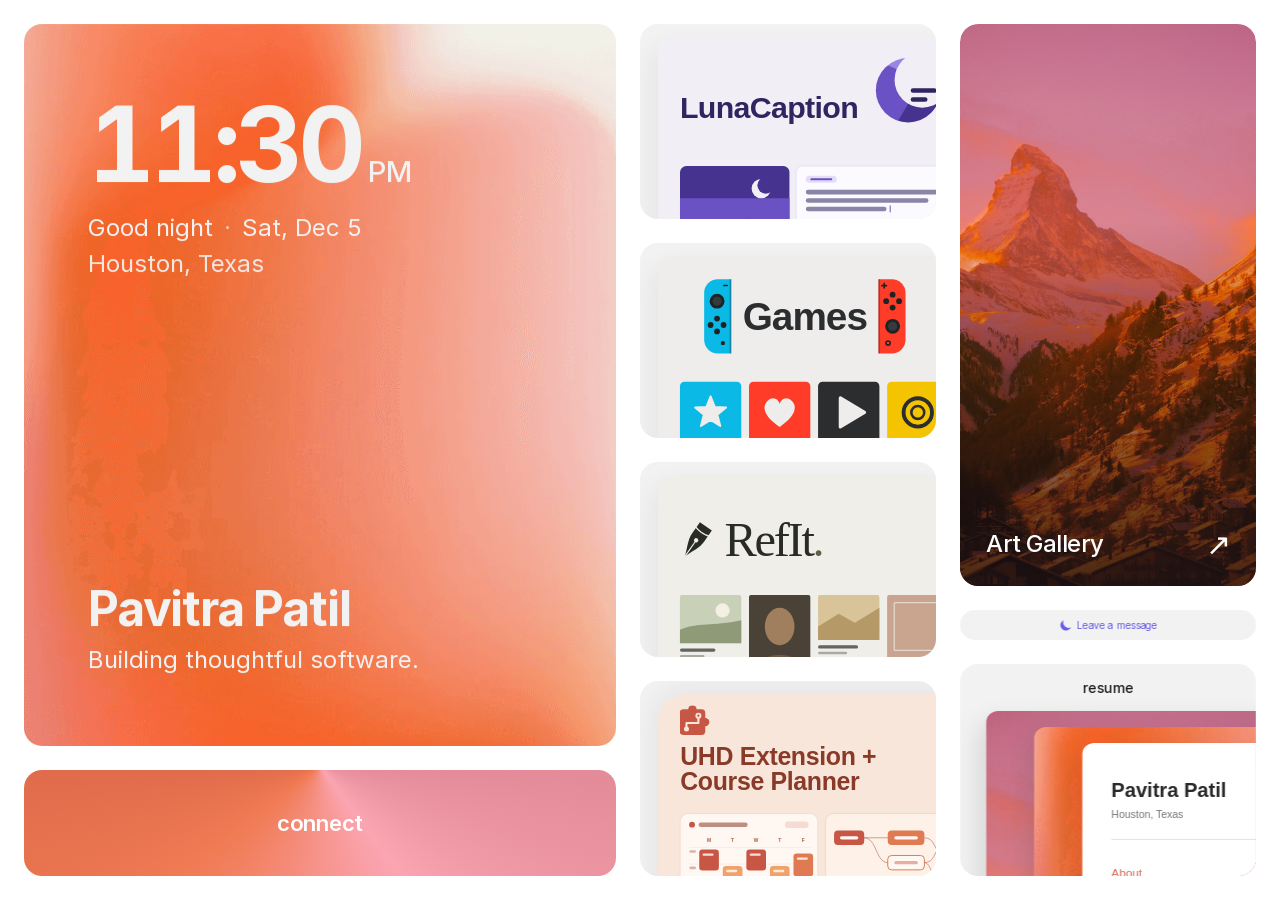
==== commit 0ac0cdc6: "Add bento-style clock, greeting and weather to hero card Show a large Houston clock, a time-of-day g" ====
--- a/pavitra/index.html
+++ b/pavitra/index.html
@@ -5,7 +5,7 @@
 
 
 
-	<div id="main"><style>html body { background: var(--token-c206656c-e94e-4eaf-8356-81ed5b4c720c, rgb(255, 255, 255)); }</style><div class="ui-n3VJY ui-1yd4yo2" style="min-height:100vh;width:auto"><div class="ui-fhmqfe"><div class="ui-jjl3dd"><a class="ui-197087o hidden-uhpedp ui-rwmyph portfolio-hero" data-ui-appear-id="197087o" style="opacity: 1; transform: none; will-change: transform;"><div style="position:absolute;border-radius:inherit;corner-shape:inherit;top:0;right:0;bottom:0;left:0" data-ui-background-image-wrapper="true"><img width="612" height="780" src="assets/hero-texture.jpeg" alt="" style="display:block;width:100%;height:100%;border-radius:inherit;corner-shape:inherit;object-position:center;object-fit:cover"></div><div class="hero-content"><div class="hero-location"><time data-clock="" aria-label="Current time in Houston">Houston local time</time><p>Houston, Texas</p></div><div class="hero-intro"><h1>Pavitra Patil</h1><p>Building thoughtful software.</p></div></div></a><div class="ssr-variant hidden-uhpedp"><div class="ui-14ftai6-container" data-ui-appear-id="14ftai6" style="opacity: 1; transform: perspective(1200px); will-change: transform;"><a class="ui-aCoJp ui-5ettcn ui-v-5ettcn ui-1a1lt4l" href="#" style="width: 100%; border-radius: 18px; opacity: 1;"><div class="ui-99h82i" style="--extracted-r6o4lv: var(--token-c206656c-e94e-4eaf-8356-81ed5b4c720c, rgb(255, 255, 255)); --ui-link-text-color: rgb(0, 153, 255); --ui-link-text-decoration: underline; transform: none; opacity: 1;"><p class="ui-text" style="--font-selector:SW50ZXItU2VtaUJvbGQ=;--ui-font-size:22px;--ui-font-weight:600;--ui-letter-spacing:-0.3px;--ui-text-alignment:center;--ui-text-color:var(--extracted-r6o4lv, var(--token-c206656c-e94e-4eaf-8356-81ed5b4c720c, rgb(255, 255, 255)))"><span class="ui-text" style="background-image:radial-gradient(50% 669.4% at 50% 50%, var(--token-c206656c-e94e-4eaf-8356-81ed5b4c720c, rgb(255, 255, 255)) 0%, rgba(255, 255, 255, 0.7) 100%)">connect</span></p></div><div class="ui-1ts8u03-container" style="opacity: 1;"><div style="border-radius:0;overflow:hidden;position:absolute;inset:0"><div style="inset: -100%; position: absolute; display: flex; place-items: center; place-content: center; color: rgb(136, 85, 255); background: conic-gradient(from 45deg, rgb(240, 122, 82), rgb(199, 86, 68), rgb(210, 120, 133), rgb(251, 165, 178), rgb(240, 122, 82)); will-change: transform; transform: translateZ(0px) rotate(188.6deg);"></div><div style="position:absolute;inset:0;-webkit-backdrop-filter:blur(0px);-moz-backdrop-filter:blur(0px);backdrop-filter:blur(0px)"></div></div></div></a></div></div></div><div class="ui-1tv29j0"><div class="ssr-variant"><div class="ui-dbfm2v-container" data-ui-appear-id="dbfm2v" style="opacity: 1; transform: none; will-change: transform;"><div class="ui-b2UNb ui-9c6agw ui-v-9c6agw ui-1r8dwft" href="#" style="background-color: var(--token-f1835784-a23b-4e0b-9418-a1f648e5b172, rgb(242, 242, 242)); height: 100%; width: 100%; border-radius: 18px; transform: none; transform-origin: 50% 50% 0px;"><div class="ui-ofgcbt-container" style="opacity: 0; transform: none; transform-origin: 50% 50% 0px;"><div class="ui-ugUfB ui-1meacx9 ui-v-1meacx9" style="transform: none; transform-origin: 50% 50% 0px;"><div class="ui-1yfwvi6" style="--extracted-r6o4lv: var(--token-f1835784-a23b-4e0b-9418-a1f648e5b172, rgb(242, 242, 242)); --ui-link-text-color: rgb(0, 153, 255); --ui-link-text-decoration: underline; transform: none; transform-origin: 50% 50% 0px;"><p class="ui-text" style="--font-selector: SW50ZXItU2VtaUJvbGQ=; --ui-font-family: &quot;Inter&quot;, &quot;Inter Placeholder&quot;, sans-serif; --ui-font-weight: 600; --ui-letter-spacing: -0.3px; --ui-text-color: var(--extracted-r6o4lv, var(--token-f1835784-a23b-4e0b-9418-a1f648e5b172, rgb(242, 242, 242)));">Go</p></div><div class="ui-18q627t-container" id="TAHXC0GgH-18q627t" style="transform: none; transform-origin: 50% 50% 0px;"><div style="display: contents;"><svg xmlns="http://www.w3.org/2000/svg" width="24" height="24" viewBox="0 0 24 24" fill="none" stroke="var(--token-f1835784-a23b-4e0b-9418-a1f648e5b172, rgb(242, 242, 242))" stroke-width="2" stroke-linecap="round" stroke-linejoin="round" style="width: 100%; cursor: pointer; height: 100%;"><polyline points="9 18 15 12 9 6"></polyline></svg></div></div></div></div><div class="ui-9mi7fs" style="--border-bottom-width: 1px; --border-color: rgba(99, 99, 115, 0.2); --border-left-width: 1px; --border-right-width: 1px; --border-style: solid; --border-top-width: 1px; border-radius: 13px; box-shadow: rgba(0, 0, 0, 0.05) 0px 16px 24px 8px; transform: none; transform-origin: 50% 50% 0px;"><div style="position: absolute; border-radius: inherit; inset: 0px;" data-ui-background-image-wrapper="true"><img width="2850" height="1113" src="assets/project-1.svg" alt="LunaCaption, a Windows desktop app that captions images locally" style="display: block; width: 100%; height: 100%; border-radius: inherit; object-position: left top; object-fit: cover;"></div></div></div></div></div><div class="ssr-variant"><div class="ui-147hp1b-container" data-ui-appear-id="147hp1b" style="opacity: 1; transform: none; will-change: transform;"><div class="ui-GaX9h ui-4bzcmf ui-v-4bzcmf ui-gavzs1" href="#" style="background-color: var(--token-f1835784-a23b-4e0b-9418-a1f648e5b172, rgb(242, 242, 242)); height: 100%; width: 100%; border-radius: 18px; opacity: 1;"><div class="ui-4iulb8-container" style="opacity:0"><div class="ui-ugUfB ui-1meacx9 ui-v-1meacx9" style="opacity: 1;"><div class="ui-1yfwvi6" style="--extracted-r6o4lv: var(--token-f1835784-a23b-4e0b-9418-a1f648e5b172, rgb(242, 242, 242)); --ui-link-text-color: rgb(0, 153, 255); --ui-link-text-decoration: underline; transform: none; opacity: 1;"><p class="ui-text" style="--font-selector:SW50ZXItU2VtaUJvbGQ=;--ui-font-family:&quot;Inter&quot;, &quot;Inter Placeholder&quot;, sans-serif;--ui-font-weight:600;--ui-letter-spacing:-0.3px;--ui-text-color:var(--extracted-r6o4lv, var(--token-f1835784-a23b-4e0b-9418-a1f648e5b172, rgb(242, 242, 242)))">Go</p></div><div class="ui-18q627t-container" id="ovhXJ6mHm-18q627t" style="opacity: 1;"><div style="display:contents"><svg xmlns="http://www.w3.org/2000/svg" width="24" height="24" viewBox="0 0 24 24" fill="none" stroke="var(--token-f1835784-a23b-4e0b-9418-a1f648e5b172, rgb(242, 242, 242))" stroke-width="2" stroke-linecap="round" stroke-linejoin="round" style="width: 100%; cursor: pointer; height: 100%;"><polyline points="9 18 15 12 9 6"></polyline></svg></div></div></div></div><div class="ui-1fpyazs" style="--border-bottom-width: 1px; --border-color: rgba(99, 99, 115, 0.2); --border-left-width: 1px; --border-right-width: 1px; --border-style: solid; --border-top-width: 1px; border-radius: 13px; box-shadow: rgba(0, 0, 0, 0.05) 0px 16px 24px 8px; transform: none; opacity: 1;"><div style="position:absolute;border-radius:inherit;corner-shape:inherit;top:0;right:0;bottom:0;left:0" data-ui-background-image-wrapper="true"><img width="2845" height="1093" src="assets/project-2.svg" alt="Games" style="display:block;width:100%;height:100%;border-radius:inherit;corner-shape:inherit;object-position:left top;object-fit:cover"></div></div></div></div></div><div class="ssr-variant"><div class="ui-lkdhw3-container" data-ui-appear-id="lkdhw3" style="opacity: 1; transform: perspective(1200px); will-change: transform;"><div class="ui-G6KWf ui-1m9pr1c ui-v-1m9pr1c ui-w8iu8w" href="#" style="background-color: var(--token-f1835784-a23b-4e0b-9418-a1f648e5b172, rgb(242, 242, 242)); height: 100%; width: 100%; border-radius: 18px; opacity: 1;"><div class="ui-1lugs02-container" style="opacity:0"><div class="ui-ugUfB ui-1meacx9 ui-v-1meacx9" style="opacity: 1;"><div class="ui-1yfwvi6" style="--extracted-r6o4lv: var(--token-f1835784-a23b-4e0b-9418-a1f648e5b172, rgb(242, 242, 242)); --ui-link-text-color: rgb(0, 153, 255); --ui-link-text-decoration: underline; transform: none; opacity: 1;"><p class="ui-text" style="--font-selector:SW50ZXItU2VtaUJvbGQ=;--ui-font-family:&quot;Inter&quot;, &quot;Inter Placeholder&quot;, sans-serif;--ui-font-weight:600;--ui-letter-spacing:-0.3px;--ui-text-color:var(--extracted-r6o4lv, var(--token-f1835784-a23b-4e0b-9418-a1f648e5b172, rgb(242, 242, 242)))">Go</p></div><div class="ui-18q627t-container" id="sDrx5ndLH-18q627t" style="opacity: 1;"><div style="display:contents"><svg xmlns="http://www.w3.org/2000/svg" width="24" height="24" viewBox="0 0 24 24" fill="none" stroke="var(--token-f1835784-a23b-4e0b-9418-a1f648e5b172, rgb(242, 242, 242))" stroke-width="2" stroke-linecap="round" stroke-linejoin="round" style="width: 100%; cursor: pointer; height: 100%;"><polyline points="9 18 15 12 9 6"></polyline></svg></div></div></div></div><div class="ui-1b0miq6" style="--border-bottom-width: 1px; --border-color: rgba(99, 99, 115, 0.2); --border-left-width: 1px; --border-right-width: 1px; --border-style: solid; --border-top-width: 1px; border-radius: 13px; box-shadow: rgba(0, 0, 0, 0.05) 0px 16px 24px 8px; transform: none; opacity: 1;"><div style="position:absolute;border-radius:inherit;corner-shape:inherit;top:0;right:0;bottom:0;left:0" data-ui-background-image-wrapper="true"><img width="1169" height="1029" src="assets/project-3.svg" alt="RefIt, a personal art reference library" style="display:block;width:100%;height:100%;border-radius:inherit;corner-shape:inherit;object-position:left top;object-fit:cover"></div></div></div></div></div><div class="ssr-variant"><div class="ui-1luas1f-container" data-ui-appear-id="1luas1f" style="opacity: 1; transform: none; will-change: transform;"><a class="ui-At71a ui-1f1jw25 ui-v-1f1jw25 ui-eyys3p" href="#" style="background-color: var(--token-f1835784-a23b-4e0b-9418-a1f648e5b172, rgb(242, 242, 242)); height: 100%; width: 100%; border-radius: 18px; opacity: 1;"><div class="ui-pgrl6a-container" style="opacity:0"><div class="ui-ugUfB ui-1meacx9 ui-v-1meacx9" style="opacity: 1;"><div class="ui-1yfwvi6" style="--extracted-r6o4lv: var(--token-f1835784-a23b-4e0b-9418-a1f648e5b172, rgb(242, 242, 242)); --ui-link-text-color: rgb(0, 153, 255); --ui-link-text-decoration: underline; transform: none; opacity: 1;"><p class="ui-text" style="--font-selector:SW50ZXItU2VtaUJvbGQ=;--ui-font-family:&quot;Inter&quot;, &quot;Inter Placeholder&quot;, sans-serif;--ui-font-weight:600;--ui-letter-spacing:-0.3px;--ui-text-color:var(--extracted-r6o4lv, var(--token-f1835784-a23b-4e0b-9418-a1f648e5b172, rgb(242, 242, 242)))">Go</p></div><div class="ui-18q627t-container" id="ATrlcWuvE-18q627t" style="opacity: 1;"><div style="display:contents"><svg xmlns="http://www.w3.org/2000/svg" width="24" height="24" viewBox="0 0 24 24" fill="none" stroke="var(--token-f1835784-a23b-4e0b-9418-a1f648e5b172, rgb(242, 242, 242))" stroke-width="2" stroke-linecap="round" stroke-linejoin="round" style="width: 100%; cursor: pointer; height: 100%;"><polyline points="9 18 15 12 9 6"></polyline></svg></div></div></div></div><div class="ui-cxmf29" style="--border-bottom-width: 1px; --border-color: rgba(99, 99, 115, 0); --border-left-width: 1px; --border-right-width: 1px; --border-style: solid; --border-top-width: 1px; height: auto; aspect-ratio: 1.25614 / 1; border-radius: 28px; box-shadow: rgba(0, 0, 0, 0.05) 0px 0px 24px 8px; transform: none; opacity: 1;"><div style="position:absolute;border-radius:inherit;corner-shape:inherit;top:0;right:0;bottom:0;left:0" data-ui-background-image-wrapper="true"><img width="716" height="570" src="assets/project-4.svg" alt="UHD Extension + Course Planner, a Chrome extension and visual degree planner" style="display:block;width:100%;height:100%;border-radius:inherit;corner-shape:inherit;object-position:left top;object-fit:cover"></div></div></a></div></div></div><div class="ui-ab2fns"><div class="ssr-variant hidden-uhpedp"><a class="ui-palpvx ui-rwmyph gallery-tile" data-ui-appear-id="palpvx" href="gallery.html" aria-label="Art Gallery" style="opacity: 1; transform: perspective(1200px); will-change: transform;"><div style="position:absolute;border-radius:inherit;corner-shape:inherit;top:0;right:0;bottom:0;left:0" data-ui-background-image-wrapper="true"><img width="1365" height="2048" src="assets/mountain.jpg" alt="" style="display:block;width:100%;height:100%;border-radius:inherit;corner-shape:inherit;object-position:center;object-fit:cover"></div><span class="gallery-tile-label"><span>Art Gallery</span><span class="gallery-tile-arrow" aria-hidden="true">&#8599;</span></span></a></div><div class="ssr-variant hidden-uhpedp"><div class="ssr-variant hidden-cni8tp"><div class="ui-am2the-container" data-ui-appear-id="am2the" style="opacity: 1; transform: none; will-change: transform;"><a class="ui-PNQnN ui-yec95k ui-v-yec95k ui-fd89y1" href="#" style="background-color: var(--token-f1835784-a23b-4e0b-9418-a1f648e5b172, rgb(242, 242, 242)); width: 100%; border-radius: 18px; opacity: 1;"><div class="ui-ssjb14-container" style="opacity: 1;"><div style="display:contents"><svg viewBox="0 0 20 20" fill="currentColor" width="24" height="24" style="width: 100%; height: 100%; cursor: auto;" color="rgb(105, 92, 233)"><path d="M17.293 13.293A8 8 0 016.707 2.707a8.001 8.001 0 1010.586 10.586z"></path></svg></div></div><div class="ui-zbfec5" style="--extracted-r6o4lv: rgb(105, 92, 233); --ui-link-text-color: rgb(0, 153, 255); --ui-link-text-decoration: underline; transform: none; opacity: 1;"><p class="ui-text" style="--ui-font-size:10px;--ui-letter-spacing:-0.3px;--ui-text-alignment:center;--ui-text-color:var(--extracted-r6o4lv, rgb(105, 92, 233))">Leave a message</p></div><div class="ui-l9xn0j" style="--extracted-r6o4lv:rgb(137, 127, 230);--ui-link-text-color:rgb(0, 153, 255);--ui-link-text-decoration:underline;opacity:0;transform:none"><p class="ui-text" style="--font-selector:SW50ZXItTWVkaXVt;--ui-font-family:&quot;Inter-Medium&quot;, &quot;Inter&quot;, sans-serif;--ui-font-size:10px;--ui-font-weight:500;--ui-letter-spacing:-0.3px;--ui-text-alignment:center;--ui-text-color:var(--extracted-r6o4lv, rgb(137, 127, 230))">Send an email</p></div></a></div></div></div><div class="ssr-variant hidden-uhpedp"><div class="ssr-variant hidden-cni8tp"><div class="ui-12ow5ia-container" data-ui-appear-id="12ow5ia" style="opacity: 1; transform: none; will-change: transform;"><a class="ui-iqi59 ui-14cglxs ui-v-14cglxs ui-1byiixz" href="#" style="background-color: var(--token-f1835784-a23b-4e0b-9418-a1f648e5b172, rgb(242, 242, 242)); width: 100%; border-radius: 18px; opacity: 1;"><div class="ui-10os1iy" style="border-radius: 12px; box-shadow: rgba(0, 0, 0, 0.1) 0px 16px 24px 8px; opacity: 1;"><div style="position:absolute;border-radius:inherit;corner-shape:inherit;top:0;right:0;bottom:0;left:0" data-ui-background-image-wrapper="true"><img width="1365" height="2048" src="assets/mountain.jpg" alt="" style="display:block;width:100%;height:100%;border-radius:inherit;corner-shape:inherit;object-position:left top;object-fit:cover"></div></div><div class="ui-1n4ez64" style="border-radius: 12px; box-shadow: rgba(0, 0, 0, 0.1) 0px 16px 24px 8px; opacity: 1;"><div style="position:absolute;border-radius:inherit;corner-shape:inherit;top:0;right:0;bottom:0;left:0" data-ui-background-image-wrapper="true"><img width="500" height="500" src="assets/hero-texture.jpeg" alt="" style="display:block;width:100%;height:100%;border-radius:inherit;corner-shape:inherit;object-position:left center;object-fit:cover"></div></div><div class="ui-rla0g7" style="border-radius: 12px; box-shadow: rgba(0, 0, 0, 0.1) 0px 16px 24px 8px; opacity: 1;"><div style="position:absolute;border-radius:inherit;corner-shape:inherit;top:0;right:0;bottom:0;left:0" data-ui-background-image-wrapper="true"><img width="1545" height="1999" src="assets/resume.svg" alt="" style="display:block;width:100%;height:100%;border-radius:inherit;corner-shape:inherit;object-position:left top;object-fit:cover"></div></div><div class="ui-82bais" style="--extracted-r6o4lv:var(--token-13865c7f-06f5-43bf-b1c4-acd6f833be81, rgb(29, 29, 31));--ui-link-text-color:rgb(0, 153, 255);--ui-link-text-decoration:underline;opacity:1;transform:translateX(-50%)"><p class="ui-text" style="--font-selector:SW50ZXItTWVkaXVt;--ui-font-family:&quot;Inter-Medium&quot;, &quot;Inter&quot;, sans-serif;--ui-font-size:14px;--ui-font-weight:500;--ui-letter-spacing:-0.3px;--ui-text-alignment:center;--ui-text-color:var(--extracted-r6o4lv, var(--token-13865c7f-06f5-43bf-b1c4-acd6f833be81, rgb(29, 29, 31)))">resume</p></div><div class="ui-naupw2" style="--extracted-r6o4lv:var(--token-b00a0be8-dd9e-45ac-9053-165ab2aa6dcc, rgb(99, 99, 115));--ui-link-text-color:rgb(0, 153, 255);--ui-link-text-decoration:underline;opacity:0;transform:translateX(-50%)"><p class="ui-text" style="--font-selector:SW50ZXItTWVkaXVt;--ui-font-family:&quot;Inter-Medium&quot;, &quot;Inter&quot;, sans-serif;--ui-font-size:14px;--ui-font-weight:500;--ui-letter-spacing:-0.3px;--ui-text-alignment:center;--ui-text-color:var(--extracted-r6o4lv, var(--token-b00a0be8-dd9e-45ac-9053-165ab2aa6dcc, rgb(99, 99, 115)))">resume</p></div></a></div></div></div></div></div></div><div id="overlay"></div></div>
+	<div id="main"><style>html body { background: var(--token-c206656c-e94e-4eaf-8356-81ed5b4c720c, rgb(255, 255, 255)); }</style><div class="ui-n3VJY ui-1yd4yo2" style="min-height:100vh;width:auto"><div class="ui-fhmqfe"><div class="ui-jjl3dd"><a class="ui-197087o hidden-uhpedp ui-rwmyph portfolio-hero" data-ui-appear-id="197087o" style="opacity: 1; transform: none; will-change: transform;"><div style="position:absolute;border-radius:inherit;corner-shape:inherit;top:0;right:0;bottom:0;left:0" data-ui-background-image-wrapper="true"><img width="612" height="780" src="assets/hero-texture.jpeg" alt="" style="display:block;width:100%;height:100%;border-radius:inherit;corner-shape:inherit;object-position:center;object-fit:cover"></div><div class="hero-content"><div class="hero-location hero-bento"><time class="hero-clock" data-clock="" aria-label="Current time in Houston">Houston local time</time><p class="hero-meta"><span data-greeting>Hello</span><span class="hero-dot" aria-hidden="true">·</span><span data-date></span></p><p class="hero-weather"><span class="hero-weather-icon" data-weather-icon aria-hidden="true"></span><span data-weather hidden></span><span>Houston, Texas</span></p></div><div class="hero-intro"><h1>Pavitra Patil</h1><p>Building thoughtful software.</p></div></div></a><div class="ssr-variant hidden-uhpedp"><div class="ui-14ftai6-container" data-ui-appear-id="14ftai6" style="opacity: 1; transform: perspective(1200px); will-change: transform;"><a class="ui-aCoJp ui-5ettcn ui-v-5ettcn ui-1a1lt4l" href="#" style="width: 100%; border-radius: 18px; opacity: 1;"><div class="ui-99h82i" style="--extracted-r6o4lv: var(--token-c206656c-e94e-4eaf-8356-81ed5b4c720c, rgb(255, 255, 255)); --ui-link-text-color: rgb(0, 153, 255); --ui-link-text-decoration: underline; transform: none; opacity: 1;"><p class="ui-text" style="--font-selector:SW50ZXItU2VtaUJvbGQ=;--ui-font-size:22px;--ui-font-weight:600;--ui-letter-spacing:-0.3px;--ui-text-alignment:center;--ui-text-color:var(--extracted-r6o4lv, var(--token-c206656c-e94e-4eaf-8356-81ed5b4c720c, rgb(255, 255, 255)))"><span class="ui-text" style="background-image:radial-gradient(50% 669.4% at 50% 50%, var(--token-c206656c-e94e-4eaf-8356-81ed5b4c720c, rgb(255, 255, 255)) 0%, rgba(255, 255, 255, 0.7) 100%)">connect</span></p></div><div class="ui-1ts8u03-container" style="opacity: 1;"><div style="border-radius:0;overflow:hidden;position:absolute;inset:0"><div style="inset: -100%; position: absolute; display: flex; place-items: center; place-content: center; color: rgb(136, 85, 255); background: conic-gradient(from 45deg, rgb(240, 122, 82), rgb(199, 86, 68), rgb(210, 120, 133), rgb(251, 165, 178), rgb(240, 122, 82)); will-change: transform; transform: translateZ(0px) rotate(188.6deg);"></div><div style="position:absolute;inset:0;-webkit-backdrop-filter:blur(0px);-moz-backdrop-filter:blur(0px);backdrop-filter:blur(0px)"></div></div></div></a></div></div></div><div class="ui-1tv29j0"><div class="ssr-variant"><div class="ui-dbfm2v-container" data-ui-appear-id="dbfm2v" style="opacity: 1; transform: none; will-change: transform;"><div class="ui-b2UNb ui-9c6agw ui-v-9c6agw ui-1r8dwft" href="#" style="background-color: var(--token-f1835784-a23b-4e0b-9418-a1f648e5b172, rgb(242, 242, 242)); height: 100%; width: 100%; border-radius: 18px; transform: none; transform-origin: 50% 50% 0px;"><div class="ui-ofgcbt-container" style="opacity: 0; transform: none; transform-origin: 50% 50% 0px;"><div class="ui-ugUfB ui-1meacx9 ui-v-1meacx9" style="transform: none; transform-origin: 50% 50% 0px;"><div class="ui-1yfwvi6" style="--extracted-r6o4lv: var(--token-f1835784-a23b-4e0b-9418-a1f648e5b172, rgb(242, 242, 242)); --ui-link-text-color: rgb(0, 153, 255); --ui-link-text-decoration: underline; transform: none; transform-origin: 50% 50% 0px;"><p class="ui-text" style="--font-selector: SW50ZXItU2VtaUJvbGQ=; --ui-font-family: &quot;Inter&quot;, &quot;Inter Placeholder&quot;, sans-serif; --ui-font-weight: 600; --ui-letter-spacing: -0.3px; --ui-text-color: var(--extracted-r6o4lv, var(--token-f1835784-a23b-4e0b-9418-a1f648e5b172, rgb(242, 242, 242)));">Go</p></div><div class="ui-18q627t-container" id="TAHXC0GgH-18q627t" style="transform: none; transform-origin: 50% 50% 0px;"><div style="display: contents;"><svg xmlns="http://www.w3.org/2000/svg" width="24" height="24" viewBox="0 0 24 24" fill="none" stroke="var(--token-f1835784-a23b-4e0b-9418-a1f648e5b172, rgb(242, 242, 242))" stroke-width="2" stroke-linecap="round" stroke-linejoin="round" style="width: 100%; cursor: pointer; height: 100%;"><polyline points="9 18 15 12 9 6"></polyline></svg></div></div></div></div><div class="ui-9mi7fs" style="--border-bottom-width: 1px; --border-color: rgba(99, 99, 115, 0.2); --border-left-width: 1px; --border-right-width: 1px; --border-style: solid; --border-top-width: 1px; border-radius: 13px; box-shadow: rgba(0, 0, 0, 0.05) 0px 16px 24px 8px; transform: none; transform-origin: 50% 50% 0px;"><div style="position: absolute; border-radius: inherit; inset: 0px;" data-ui-background-image-wrapper="true"><img width="2850" height="1113" src="assets/project-1.svg" alt="LunaCaption, a Windows desktop app that captions images locally" style="display: block; width: 100%; height: 100%; border-radius: inherit; object-position: left top; object-fit: cover;"></div></div></div></div></div><div class="ssr-variant"><div class="ui-147hp1b-container" data-ui-appear-id="147hp1b" style="opacity: 1; transform: none; will-change: transform;"><div class="ui-GaX9h ui-4bzcmf ui-v-4bzcmf ui-gavzs1" href="#" style="background-color: var(--token-f1835784-a23b-4e0b-9418-a1f648e5b172, rgb(242, 242, 242)); height: 100%; width: 100%; border-radius: 18px; opacity: 1;"><div class="ui-4iulb8-container" style="opacity:0"><div class="ui-ugUfB ui-1meacx9 ui-v-1meacx9" style="opacity: 1;"><div class="ui-1yfwvi6" style="--extracted-r6o4lv: var(--token-f1835784-a23b-4e0b-9418-a1f648e5b172, rgb(242, 242, 242)); --ui-link-text-color: rgb(0, 153, 255); --ui-link-text-decoration: underline; transform: none; opacity: 1;"><p class="ui-text" style="--font-selector:SW50ZXItU2VtaUJvbGQ=;--ui-font-family:&quot;Inter&quot;, &quot;Inter Placeholder&quot;, sans-serif;--ui-font-weight:600;--ui-letter-spacing:-0.3px;--ui-text-color:var(--extracted-r6o4lv, var(--token-f1835784-a23b-4e0b-9418-a1f648e5b172, rgb(242, 242, 242)))">Go</p></div><div class="ui-18q627t-container" id="ovhXJ6mHm-18q627t" style="opacity: 1;"><div style="display:contents"><svg xmlns="http://www.w3.org/2000/svg" width="24" height="24" viewBox="0 0 24 24" fill="none" stroke="var(--token-f1835784-a23b-4e0b-9418-a1f648e5b172, rgb(242, 242, 242))" stroke-width="2" stroke-linecap="round" stroke-linejoin="round" style="width: 100%; cursor: pointer; height: 100%;"><polyline points="9 18 15 12 9 6"></polyline></svg></div></div></div></div><div class="ui-1fpyazs" style="--border-bottom-width: 1px; --border-color: rgba(99, 99, 115, 0.2); --border-left-width: 1px; --border-right-width: 1px; --border-style: solid; --border-top-width: 1px; border-radius: 13px; box-shadow: rgba(0, 0, 0, 0.05) 0px 16px 24px 8px; transform: none; opacity: 1;"><div style="position:absolute;border-radius:inherit;corner-shape:inherit;top:0;right:0;bottom:0;left:0" data-ui-background-image-wrapper="true"><img width="2845" height="1093" src="assets/project-2.svg" alt="Games" style="display:block;width:100%;height:100%;border-radius:inherit;corner-shape:inherit;object-position:left top;object-fit:cover"></div></div></div></div></div><div class="ssr-variant"><div class="ui-lkdhw3-container" data-ui-appear-id="lkdhw3" style="opacity: 1; transform: perspective(1200px); will-change: transform;"><div class="ui-G6KWf ui-1m9pr1c ui-v-1m9pr1c ui-w8iu8w" href="#" style="background-color: var(--token-f1835784-a23b-4e0b-9418-a1f648e5b172, rgb(242, 242, 242)); height: 100%; width: 100%; border-radius: 18px; opacity: 1;"><div class="ui-1lugs02-container" style="opacity:0"><div class="ui-ugUfB ui-1meacx9 ui-v-1meacx9" style="opacity: 1;"><div class="ui-1yfwvi6" style="--extracted-r6o4lv: var(--token-f1835784-a23b-4e0b-9418-a1f648e5b172, rgb(242, 242, 242)); --ui-link-text-color: rgb(0, 153, 255); --ui-link-text-decoration: underline; transform: none; opacity: 1;"><p class="ui-text" style="--font-selector:SW50ZXItU2VtaUJvbGQ=;--ui-font-family:&quot;Inter&quot;, &quot;Inter Placeholder&quot;, sans-serif;--ui-font-weight:600;--ui-letter-spacing:-0.3px;--ui-text-color:var(--extracted-r6o4lv, var(--token-f1835784-a23b-4e0b-9418-a1f648e5b172, rgb(242, 242, 242)))">Go</p></div><div class="ui-18q627t-container" id="sDrx5ndLH-18q627t" style="opacity: 1;"><div style="display:contents"><svg xmlns="http://www.w3.org/2000/svg" width="24" height="24" viewBox="0 0 24 24" fill="none" stroke="var(--token-f1835784-a23b-4e0b-9418-a1f648e5b172, rgb(242, 242, 242))" stroke-width="2" stroke-linecap="round" stroke-linejoin="round" style="width: 100%; cursor: pointer; height: 100%;"><polyline points="9 18 15 12 9 6"></polyline></svg></div></div></div></div><div class="ui-1b0miq6" style="--border-bottom-width: 1px; --border-color: rgba(99, 99, 115, 0.2); --border-left-width: 1px; --border-right-width: 1px; --border-style: solid; --border-top-width: 1px; border-radius: 13px; box-shadow: rgba(0, 0, 0, 0.05) 0px 16px 24px 8px; transform: none; opacity: 1;"><div style="position:absolute;border-radius:inherit;corner-shape:inherit;top:0;right:0;bottom:0;left:0" data-ui-background-image-wrapper="true"><img width="1169" height="1029" src="assets/project-3.svg" alt="RefIt, a personal art reference library" style="display:block;width:100%;height:100%;border-radius:inherit;corner-shape:inherit;object-position:left top;object-fit:cover"></div></div></div></div></div><div class="ssr-variant"><div class="ui-1luas1f-container" data-ui-appear-id="1luas1f" style="opacity: 1; transform: none; will-change: transform;"><a class="ui-At71a ui-1f1jw25 ui-v-1f1jw25 ui-eyys3p" href="#" style="background-color: var(--token-f1835784-a23b-4e0b-9418-a1f648e5b172, rgb(242, 242, 242)); height: 100%; width: 100%; border-radius: 18px; opacity: 1;"><div class="ui-pgrl6a-container" style="opacity:0"><div class="ui-ugUfB ui-1meacx9 ui-v-1meacx9" style="opacity: 1;"><div class="ui-1yfwvi6" style="--extracted-r6o4lv: var(--token-f1835784-a23b-4e0b-9418-a1f648e5b172, rgb(242, 242, 242)); --ui-link-text-color: rgb(0, 153, 255); --ui-link-text-decoration: underline; transform: none; opacity: 1;"><p class="ui-text" style="--font-selector:SW50ZXItU2VtaUJvbGQ=;--ui-font-family:&quot;Inter&quot;, &quot;Inter Placeholder&quot;, sans-serif;--ui-font-weight:600;--ui-letter-spacing:-0.3px;--ui-text-color:var(--extracted-r6o4lv, var(--token-f1835784-a23b-4e0b-9418-a1f648e5b172, rgb(242, 242, 242)))">Go</p></div><div class="ui-18q627t-container" id="ATrlcWuvE-18q627t" style="opacity: 1;"><div style="display:contents"><svg xmlns="http://www.w3.org/2000/svg" width="24" height="24" viewBox="0 0 24 24" fill="none" stroke="var(--token-f1835784-a23b-4e0b-9418-a1f648e5b172, rgb(242, 242, 242))" stroke-width="2" stroke-linecap="round" stroke-linejoin="round" style="width: 100%; cursor: pointer; height: 100%;"><polyline points="9 18 15 12 9 6"></polyline></svg></div></div></div></div><div class="ui-cxmf29" style="--border-bottom-width: 1px; --border-color: rgba(99, 99, 115, 0); --border-left-width: 1px; --border-right-width: 1px; --border-style: solid; --border-top-width: 1px; height: auto; aspect-ratio: 1.25614 / 1; border-radius: 28px; box-shadow: rgba(0, 0, 0, 0.05) 0px 0px 24px 8px; transform: none; opacity: 1;"><div style="position:absolute;border-radius:inherit;corner-shape:inherit;top:0;right:0;bottom:0;left:0" data-ui-background-image-wrapper="true"><img width="716" height="570" src="assets/project-4.svg" alt="UHD Extension + Course Planner, a Chrome extension and visual degree planner" style="display:block;width:100%;height:100%;border-radius:inherit;corner-shape:inherit;object-position:left top;object-fit:cover"></div></div></a></div></div></div><div class="ui-ab2fns"><div class="ssr-variant hidden-uhpedp"><a class="ui-palpvx ui-rwmyph gallery-tile" data-ui-appear-id="palpvx" href="gallery.html" aria-label="Art Gallery" style="opacity: 1; transform: perspective(1200px); will-change: transform;"><div style="position:absolute;border-radius:inherit;corner-shape:inherit;top:0;right:0;bottom:0;left:0" data-ui-background-image-wrapper="true"><img width="1365" height="2048" src="assets/mountain.jpg" alt="" style="display:block;width:100%;height:100%;border-radius:inherit;corner-shape:inherit;object-position:center;object-fit:cover"></div><span class="gallery-tile-label"><span>Art Gallery</span><span class="gallery-tile-arrow" aria-hidden="true">&#8599;</span></span></a></div><div class="ssr-variant hidden-uhpedp"><div class="ssr-variant hidden-cni8tp"><div class="ui-am2the-container" data-ui-appear-id="am2the" style="opacity: 1; transform: none; will-change: transform;"><a class="ui-PNQnN ui-yec95k ui-v-yec95k ui-fd89y1" href="#" style="background-color: var(--token-f1835784-a23b-4e0b-9418-a1f648e5b172, rgb(242, 242, 242)); width: 100%; border-radius: 18px; opacity: 1;"><div class="ui-ssjb14-container" style="opacity: 1;"><div style="display:contents"><svg viewBox="0 0 20 20" fill="currentColor" width="24" height="24" style="width: 100%; height: 100%; cursor: auto;" color="rgb(105, 92, 233)"><path d="M17.293 13.293A8 8 0 016.707 2.707a8.001 8.001 0 1010.586 10.586z"></path></svg></div></div><div class="ui-zbfec5" style="--extracted-r6o4lv: rgb(105, 92, 233); --ui-link-text-color: rgb(0, 153, 255); --ui-link-text-decoration: underline; transform: none; opacity: 1;"><p class="ui-text" style="--ui-font-size:10px;--ui-letter-spacing:-0.3px;--ui-text-alignment:center;--ui-text-color:var(--extracted-r6o4lv, rgb(105, 92, 233))">Leave a message</p></div><div class="ui-l9xn0j" style="--extracted-r6o4lv:rgb(137, 127, 230);--ui-link-text-color:rgb(0, 153, 255);--ui-link-text-decoration:underline;opacity:0;transform:none"><p class="ui-text" style="--font-selector:SW50ZXItTWVkaXVt;--ui-font-family:&quot;Inter-Medium&quot;, &quot;Inter&quot;, sans-serif;--ui-font-size:10px;--ui-font-weight:500;--ui-letter-spacing:-0.3px;--ui-text-alignment:center;--ui-text-color:var(--extracted-r6o4lv, rgb(137, 127, 230))">Send an email</p></div></a></div></div></div><div class="ssr-variant hidden-uhpedp"><div class="ssr-variant hidden-cni8tp"><div class="ui-12ow5ia-container" data-ui-appear-id="12ow5ia" style="opacity: 1; transform: none; will-change: transform;"><a class="ui-iqi59 ui-14cglxs ui-v-14cglxs ui-1byiixz" href="#" style="background-color: var(--token-f1835784-a23b-4e0b-9418-a1f648e5b172, rgb(242, 242, 242)); width: 100%; border-radius: 18px; opacity: 1;"><div class="ui-10os1iy" style="border-radius: 12px; box-shadow: rgba(0, 0, 0, 0.1) 0px 16px 24px 8px; opacity: 1;"><div style="position:absolute;border-radius:inherit;corner-shape:inherit;top:0;right:0;bottom:0;left:0" data-ui-background-image-wrapper="true"><img width="1365" height="2048" src="assets/mountain.jpg" alt="" style="display:block;width:100%;height:100%;border-radius:inherit;corner-shape:inherit;object-position:left top;object-fit:cover"></div></div><div class="ui-1n4ez64" style="border-radius: 12px; box-shadow: rgba(0, 0, 0, 0.1) 0px 16px 24px 8px; opacity: 1;"><div style="position:absolute;border-radius:inherit;corner-shape:inherit;top:0;right:0;bottom:0;left:0" data-ui-background-image-wrapper="true"><img width="500" height="500" src="assets/hero-texture.jpeg" alt="" style="display:block;width:100%;height:100%;border-radius:inherit;corner-shape:inherit;object-position:left center;object-fit:cover"></div></div><div class="ui-rla0g7" style="border-radius: 12px; box-shadow: rgba(0, 0, 0, 0.1) 0px 16px 24px 8px; opacity: 1;"><div style="position:absolute;border-radius:inherit;corner-shape:inherit;top:0;right:0;bottom:0;left:0" data-ui-background-image-wrapper="true"><img width="1545" height="1999" src="assets/resume.svg" alt="" style="display:block;width:100%;height:100%;border-radius:inherit;corner-shape:inherit;object-position:left top;object-fit:cover"></div></div><div class="ui-82bais" style="--extracted-r6o4lv:var(--token-13865c7f-06f5-43bf-b1c4-acd6f833be81, rgb(29, 29, 31));--ui-link-text-color:rgb(0, 153, 255);--ui-link-text-decoration:underline;opacity:1;transform:translateX(-50%)"><p class="ui-text" style="--font-selector:SW50ZXItTWVkaXVt;--ui-font-family:&quot;Inter-Medium&quot;, &quot;Inter&quot;, sans-serif;--ui-font-size:14px;--ui-font-weight:500;--ui-letter-spacing:-0.3px;--ui-text-alignment:center;--ui-text-color:var(--extracted-r6o4lv, var(--token-13865c7f-06f5-43bf-b1c4-acd6f833be81, rgb(29, 29, 31)))">resume</p></div><div class="ui-naupw2" style="--extracted-r6o4lv:var(--token-b00a0be8-dd9e-45ac-9053-165ab2aa6dcc, rgb(99, 99, 115));--ui-link-text-color:rgb(0, 153, 255);--ui-link-text-decoration:underline;opacity:0;transform:translateX(-50%)"><p class="ui-text" style="--font-selector:SW50ZXItTWVkaXVt;--ui-font-family:&quot;Inter-Medium&quot;, &quot;Inter&quot;, sans-serif;--ui-font-size:14px;--ui-font-weight:500;--ui-letter-spacing:-0.3px;--ui-text-alignment:center;--ui-text-color:var(--extracted-r6o4lv, var(--token-b00a0be8-dd9e-45ac-9053-165ab2aa6dcc, rgb(99, 99, 115)))">resume</p></div></a></div></div></div></div></div></div><div id="overlay"></div></div>
 
 
 
@@ -26,7 +26,7 @@
 
 
 
-	<div id="main"><style>html body { background: var(--token-c206656c-e94e-4eaf-8356-81ed5b4c720c, rgb(255, 255, 255)); }</style><div class="ui-n3VJY ui-1yd4yo2" style="min-height: 100vh; width: auto;"><div class="ui-fhmqfe"><div class="ui-jjl3dd"><a class="ui-197087o hidden-uhpedp ui-rwmyph portfolio-hero" data-ui-appear-id="197087o" style="opacity: 1; transform: none; will-change: transform;"><div style="position: absolute; border-radius: inherit; inset: 0px;" data-ui-background-image-wrapper="true"><img width="612" height="780" src="assets/hero-texture.jpeg" alt="" style="display: block; width: 100%; height: 100%; border-radius: inherit; object-position: center center; object-fit: cover;"></div><div class="hero-content"><div class="hero-location"><time data-clock="" aria-label="Current time in Houston">Houston local time</time><p>Houston, Texas</p></div><div class="hero-intro"><h1>Pavitra Patil</h1><p>Building thoughtful software.</p></div></div></a><div class="ui-14ftai6-container" data-ui-appear-id="14ftai6" style="opacity: 1; transform: perspective(1200px); will-change: transform;"><a class="ui-aCoJp ui-5ettcn ui-v-5ettcn ui-1a1lt4l" href="#" style="width: 100%; border-radius: 18px; opacity: 1;"><div class="ui-99h82i" style="--extracted-r6o4lv: var(--token-c206656c-e94e-4eaf-8356-81ed5b4c720c, rgb(255, 255, 255)); --ui-link-text-color: rgb(0, 153, 255); --ui-link-text-decoration: underline; transform: none; opacity: 1;"><p class="ui-text" style="--font-selector: SW50ZXItU2VtaUJvbGQ=; --ui-font-weight: 600; --ui-letter-spacing: -0.3px; --ui-text-alignment: center; --ui-text-color: var(--extracted-r6o4lv, var(--token-c206656c-e94e-4eaf-8356-81ed5b4c720c, rgb(255, 255, 255))); --ui-font-size: 22px;"><span class="ui-text" style="background-image: radial-gradient(50% 669.4% at 50% 50%, var(--token-c206656c-e94e-4eaf-8356-81ed5b4c720c, rgb(255, 255, 255)) 0%, rgba(255, 255, 255, 0.7) 100%);">connect</span></p></div><div class="ui-1ts8u03-container" style="opacity: 1;"><div style="border-radius: 0px; overflow: hidden; position: absolute; inset: 0px;"><div style="inset: -100%; position: absolute; display: flex; place-items: center; place-content: center; color: rgb(136, 85, 255); background: conic-gradient(from 45deg, rgb(240, 122, 82), rgb(199, 86, 68), rgb(210, 120, 133), rgb(251, 165, 178), rgb(240, 122, 82)); will-change: transform; transform: translateZ(0px) rotate(341.45deg);"></div><div style="position: absolute; inset: 0px; backdrop-filter: blur(0px);"></div></div></div></a></div></div><div class="ui-1tv29j0"><div class="ui-dbfm2v-container" data-ui-appear-id="dbfm2v" style="opacity: 1; transform: none; will-change: transform;"><div class="ui-b2UNb ui-9c6agw ui-v-9c6agw ui-1r8dwft" href="#" style="background-color: var(--token-f1835784-a23b-4e0b-9418-a1f648e5b172, rgb(242, 242, 242)); height: 100%; width: 100%; border-radius: 18px; transform: none; transform-origin: 50% 50% 0px; opacity: 1;"><div class="ui-ofgcbt-container" style="opacity: 0; transform: none; transform-origin: 50% 50% 0px;"><div class="ui-ugUfB ui-1meacx9 ui-v-1meacx9" style="transform: none; transform-origin: 50% 50% 0px; opacity: 1;"><div class="ui-1yfwvi6" style="--extracted-r6o4lv: var(--token-f1835784-a23b-4e0b-9418-a1f648e5b172, rgb(242, 242, 242)); --ui-link-text-color: rgb(0, 153, 255); --ui-link-text-decoration: underline; transform: none; transform-origin: 50% 50% 0px; opacity: 1;"><p class="ui-text" style="--font-selector: SW50ZXItU2VtaUJvbGQ=; --ui-font-family: &quot;Inter&quot;, &quot;Inter Placeholder&quot;, sans-serif; --ui-font-weight: 600; --ui-letter-spacing: -0.3px; --ui-text-color: var(--extracted-r6o4lv, var(--token-f1835784-a23b-4e0b-9418-a1f648e5b172, rgb(242, 242, 242)));">Go</p></div><div class="ui-18q627t-container" id="TAHXC0GgH-18q627t" style="transform: none; transform-origin: 50% 50% 0px; opacity: 1;"><div style="display: contents;"><svg xmlns="http://www.w3.org/2000/svg" width="24" height="24" viewBox="0 0 24 24" fill="none" stroke="var(--token-f1835784-a23b-4e0b-9418-a1f648e5b172, rgb(242, 242, 242))" stroke-width="2" stroke-linecap="round" stroke-linejoin="round" style="width: 100%; cursor: pointer; height: 100%;"><polyline points="9 18 15 12 9 6"></polyline></svg></div></div></div></div><div class="ui-9mi7fs" style="--border-bottom-width: 1px; --border-color: rgba(99, 99, 115, 0.2); --border-left-width: 1px; --border-right-width: 1px; --border-style: solid; --border-top-width: 1px; border-radius: 13px; box-shadow: rgba(0, 0, 0, 0.05) 0px 16px 24px 8px; transform: none; transform-origin: 50% 50% 0px; opacity: 1;"><div style="position: absolute; border-radius: inherit; inset: 0px;" data-ui-background-image-wrapper="true"><img width="2850" height="1113" src="assets/project-1.svg" alt="LunaCaption, a Windows desktop app that captions images locally" style="display: block; width: 100%; height: 100%; border-radius: inherit; object-position: left top; object-fit: cover;"></div></div></div></div><div class="ui-147hp1b-container" data-ui-appear-id="147hp1b" style="opacity: 1; transform: none; will-change: transform;"><div class="ui-GaX9h ui-4bzcmf ui-v-4bzcmf ui-gavzs1" href="#" style="background-color: var(--token-f1835784-a23b-4e0b-9418-a1f648e5b172, rgb(242, 242, 242)); height: 100%; width: 100%; border-radius: 18px; transform: none; transform-origin: 50% 50% 0px; opacity: 1;"><div class="ui-4iulb8-container" style="opacity: 0; transform: none; transform-origin: 50% 50% 0px;"><div class="ui-ugUfB ui-1meacx9 ui-v-1meacx9" style="transform: none; transform-origin: 50% 50% 0px; opacity: 1;"><div class="ui-1yfwvi6" style="--extracted-r6o4lv: var(--token-f1835784-a23b-4e0b-9418-a1f648e5b172, rgb(242, 242, 242)); --ui-link-text-color: rgb(0, 153, 255); --ui-link-text-decoration: underline; transform: none; transform-origin: 50% 50% 0px; opacity: 1;"><p class="ui-text" style="--font-selector: SW50ZXItU2VtaUJvbGQ=; --ui-font-family: &quot;Inter&quot;, &quot;Inter Placeholder&quot;, sans-serif; --ui-font-weight: 600; --ui-letter-spacing: -0.3px; --ui-text-color: var(--extracted-r6o4lv, var(--token-f1835784-a23b-4e0b-9418-a1f648e5b172, rgb(242, 242, 242)));">Go</p></div><div class="ui-18q627t-container" id="ovhXJ6mHm-18q627t" style="transform: none; transform-origin: 50% 50% 0px; opacity: 1;"><div style="display: contents;"><svg xmlns="http://www.w3.org/2000/svg" width="24" height="24" viewBox="0 0 24 24" fill="none" stroke="var(--token-f1835784-a23b-4e0b-9418-a1f648e5b172, rgb(242, 242, 242))" stroke-width="2" stroke-linecap="round" stroke-linejoin="round" style="width: 100%; cursor: pointer; height: 100%;"><polyline points="9 18 15 12 9 6"></polyline></svg></div></div></div></div><div class="ui-1fpyazs" style="--border-bottom-width: 1px; --border-color: rgba(99, 99, 115, 0.2); --border-left-width: 1px; --border-right-width: 1px; --border-style: solid; --border-top-width: 1px; border-radius: 13px; box-shadow: rgba(0, 0, 0, 0.05) 0px 16px 24px 8px; transform: none; transform-origin: 50% 50% 0px; opacity: 1;"><div style="position: absolute; border-radius: inherit; inset: 0px;" data-ui-background-image-wrapper="true"><img width="2845" height="1093" src="assets/project-2.svg" alt="Games" style="display: block; width: 100%; height: 100%; border-radius: inherit; object-position: left top; object-fit: cover;"></div></div></div></div><div class="ui-lkdhw3-container" data-ui-appear-id="lkdhw3" style="opacity: 1; transform: perspective(1200px); will-change: transform;"><div class="ui-G6KWf ui-1m9pr1c ui-v-1m9pr1c ui-w8iu8w" href="#" style="background-color: var(--token-f1835784-a23b-4e0b-9418-a1f648e5b172, rgb(242, 242, 242)); height: 100%; width: 100%; border-radius: 18px; opacity: 1;"><div class="ui-1lugs02-container" style="opacity: 0;"><div class="ui-ugUfB ui-1meacx9 ui-v-1meacx9" style="opacity: 1;"><div class="ui-1yfwvi6" style="--extracted-r6o4lv: var(--token-f1835784-a23b-4e0b-9418-a1f648e5b172, rgb(242, 242, 242)); --ui-link-text-color: rgb(0, 153, 255); --ui-link-text-decoration: underline; transform: none; opacity: 1;"><p class="ui-text" style="--font-selector: SW50ZXItU2VtaUJvbGQ=; --ui-font-family: &quot;Inter&quot;, &quot;Inter Placeholder&quot;, sans-serif; --ui-font-weight: 600; --ui-letter-spacing: -0.3px; --ui-text-color: var(--extracted-r6o4lv, var(--token-f1835784-a23b-4e0b-9418-a1f648e5b172, rgb(242, 242, 242)));">Go</p></div><div class="ui-18q627t-container" id="sDrx5ndLH-18q627t" style="opacity: 1;"><div style="display: contents;"><svg xmlns="http://www.w3.org/2000/svg" width="24" height="24" viewBox="0 0 24 24" fill="none" stroke="var(--token-f1835784-a23b-4e0b-9418-a1f648e5b172, rgb(242, 242, 242))" stroke-width="2" stroke-linecap="round" stroke-linejoin="round" style="width: 100%; cursor: pointer; height: 100%;"><polyline points="9 18 15 12 9 6"></polyline></svg></div></div></div></div><div class="ui-1b0miq6" style="--border-bottom-width: 1px; --border-color: rgba(99, 99, 115, 0.2); --border-left-width: 1px; --border-right-width: 1px; --border-style: solid; --border-top-width: 1px; border-radius: 13px; box-shadow: rgba(0, 0, 0, 0.05) 0px 16px 24px 8px; transform: none; opacity: 1;"><div style="position: absolute; border-radius: inherit; inset: 0px;" data-ui-background-image-wrapper="true"><img width="1169" height="1029" src="assets/project-3.svg" alt="RefIt, a personal art reference library" style="display: block; width: 100%; height: 100%; border-radius: inherit; object-position: left top; object-fit: cover;"></div></div></div></div><div class="ui-1luas1f-container" data-ui-appear-id="1luas1f" style="opacity: 1; transform: none; will-change: transform;"><a class="ui-At71a ui-1f1jw25 ui-v-1f1jw25 ui-eyys3p" href="#" style="background-color: var(--token-f1835784-a23b-4e0b-9418-a1f648e5b172, rgb(242, 242, 242)); height: 100%; width: 100%; border-radius: 18px; opacity: 1;"><div class="ui-pgrl6a-container" style="opacity: 0;"><div class="ui-ugUfB ui-1meacx9 ui-v-1meacx9" style="opacity: 1;"><div class="ui-1yfwvi6" style="--extracted-r6o4lv: var(--token-f1835784-a23b-4e0b-9418-a1f648e5b172, rgb(242, 242, 242)); --ui-link-text-color: rgb(0, 153, 255); --ui-link-text-decoration: underline; transform: none; opacity: 1;"><p class="ui-text" style="--font-selector: SW50ZXItU2VtaUJvbGQ=; --ui-font-family: &quot;Inter&quot;, &quot;Inter Placeholder&quot;, sans-serif; --ui-font-weight: 600; --ui-letter-spacing: -0.3px; --ui-text-color: var(--extracted-r6o4lv, var(--token-f1835784-a23b-4e0b-9418-a1f648e5b172, rgb(242, 242, 242)));">Go</p></div><div class="ui-18q627t-container" id="ATrlcWuvE-18q627t" style="opacity: 1;"><div style="display: contents;"><svg xmlns="http://www.w3.org/2000/svg" width="24" height="24" viewBox="0 0 24 24" fill="none" stroke="var(--token-f1835784-a23b-4e0b-9418-a1f648e5b172, rgb(242, 242, 242))" stroke-width="2" stroke-linecap="round" stroke-linejoin="round" style="width: 100%; cursor: pointer; height: 100%;"><polyline points="9 18 15 12 9 6"></polyline></svg></div></div></div></div><div class="ui-cxmf29" style="--border-bottom-width: 1px; --border-color: rgba(99, 99, 115, 0); --border-left-width: 1px; --border-right-width: 1px; --border-style: solid; --border-top-width: 1px; height: auto; aspect-ratio: 1.25614 / 1; border-radius: 28px; box-shadow: rgba(0, 0, 0, 0.05) 0px 0px 24px 8px; transform: none; opacity: 1;"><div style="position: absolute; border-radius: inherit; inset: 0px;" data-ui-background-image-wrapper="true"><img width="716" height="570" src="assets/project-4.svg" alt="UHD Extension + Course Planner, a Chrome extension and visual degree planner" style="display: block; width: 100%; height: 100%; border-radius: inherit; object-position: left top; object-fit: cover;"></div></div></a></div></div><div class="ui-ab2fns"><a class="ui-palpvx ui-rwmyph gallery-tile" data-ui-appear-id="palpvx" href="gallery.html" aria-label="Art Gallery" style="opacity: 1; transform: perspective(1200px); will-change: transform;"><div style="position: absolute; border-radius: inherit; inset: 0px;" data-ui-background-image-wrapper="true"><img width="1365" height="2048" src="assets/mountain.jpg" alt="" style="display: block; width: 100%; height: 100%; border-radius: inherit; object-position: center center; object-fit: cover;"></div><span class="gallery-tile-label"><span>Art Gallery</span><span class="gallery-tile-arrow" aria-hidden="true">&#8599;</span></span></a><div class="ui-am2the-container" data-ui-appear-id="am2the" style="opacity: 1; transform: none; will-change: transform;"><a class="ui-PNQnN ui-yec95k ui-v-yec95k ui-fd89y1" href="#" style="background-color: var(--token-f1835784-a23b-4e0b-9418-a1f648e5b172, rgb(242, 242, 242)); width: 100%; border-radius: 18px; opacity: 1;"><div class="ui-ssjb14-container" style="opacity: 1;"><div style="display: contents;"><svg viewBox="0 0 20 20" fill="currentColor" width="24" height="24" style="width: 100%; height: 100%; cursor: auto;" color="rgb(105, 92, 233)"><path d="M17.293 13.293A8 8 0 016.707 2.707a8.001 8.001 0 1010.586 10.586z"></path></svg></div></div><div class="ui-zbfec5" style="--extracted-r6o4lv: rgb(105, 92, 233); --ui-link-text-color: rgb(0, 153, 255); --ui-link-text-decoration: underline; transform: none; opacity: 1;"><p class="ui-text" style="--ui-font-size: 10px; --ui-letter-spacing: -0.3px; --ui-text-alignment: center; --ui-text-color: var(--extracted-r6o4lv, rgb(105, 92, 233));">Leave a message</p></div><div class="ui-l9xn0j" style="--extracted-r6o4lv: rgb(137, 127, 230); --ui-link-text-color: rgb(0, 153, 255); --ui-link-text-decoration: underline; opacity: 0; transform: none;"><p class="ui-text" style="--font-selector: SW50ZXItTWVkaXVt; --ui-font-family: &quot;Inter-Medium&quot;, &quot;Inter&quot;, sans-serif; --ui-font-size: 10px; --ui-font-weight: 500; --ui-letter-spacing: -0.3px; --ui-text-alignment: center; --ui-text-color: var(--extracted-r6o4lv, rgb(137, 127, 230));">Send an email</p></div></a></div><div class="ui-12ow5ia-container" data-ui-appear-id="12ow5ia" style="opacity: 1; transform: none; will-change: transform;"><a class="ui-iqi59 ui-14cglxs ui-v-14cglxs ui-1byiixz" href="#" style="background-color: var(--token-f1835784-a23b-4e0b-9418-a1f648e5b172, rgb(242, 242, 242)); width: 100%; border-radius: 18px; opacity: 1;"><div class="ui-10os1iy" style="border-radius: 12px; box-shadow: rgba(0, 0, 0, 0.1) 0px 16px 24px 8px; opacity: 1;"><div style="position: absolute; border-radius: inherit; inset: 0px;" data-ui-background-image-wrapper="true"><img width="1365" height="2048" src="assets/mountain.jpg" alt="" style="display: block; width: 100%; height: 100%; border-radius: inherit; object-position: left top; object-fit: cover;"></div></div><div class="ui-1n4ez64" style="border-radius: 12px; box-shadow: rgba(0, 0, 0, 0.1) 0px 16px 24px 8px; opacity: 1;"><div style="position: absolute; border-radius: inherit; inset: 0px;" data-ui-background-image-wrapper="true"><img width="500" height="500" src="assets/hero-texture.jpeg" alt="" style="display: block; width: 100%; height: 100%; border-radius: inherit; object-position: left center; object-fit: cover;"></div></div><div class="ui-rla0g7" style="border-radius: 12px; box-shadow: rgba(0, 0, 0, 0.1) 0px 16px 24px 8px; opacity: 1;"><div style="position: absolute; border-radius: inherit; inset: 0px;" data-ui-background-image-wrapper="true"><img width="1545" height="1999" src="assets/resume.svg" alt="" style="display: block; width: 100%; height: 100%; border-radius: inherit; object-position: left top; object-fit: cover;"></div></div><div class="ui-82bais" style="--extracted-r6o4lv: var(--token-13865c7f-06f5-43bf-b1c4-acd6f833be81, rgb(29, 29, 31)); --ui-link-text-color: rgb(0, 153, 255); --ui-link-text-decoration: underline; opacity: 1; transform: translateX(-50%);"><p class="ui-text" style="--font-selector: SW50ZXItTWVkaXVt; --ui-font-family: &quot;Inter-Medium&quot;, &quot;Inter&quot;, sans-serif; --ui-font-size: 14px; --ui-font-weight: 500; --ui-letter-spacing: -0.3px; --ui-text-alignment: center; --ui-text-color: var(--extracted-r6o4lv, var(--token-13865c7f-06f5-43bf-b1c4-acd6f833be81, rgb(29, 29, 31)));">resume</p></div><div class="ui-naupw2" style="--extracted-r6o4lv: var(--token-b00a0be8-dd9e-45ac-9053-165ab2aa6dcc, rgb(99, 99, 115)); --ui-link-text-color: rgb(0, 153, 255); --ui-link-text-decoration: underline; opacity: 0; transform: translateX(-50%);"><p class="ui-text" style="--font-selector: SW50ZXItTWVkaXVt; --ui-font-family: &quot;Inter-Medium&quot;, &quot;Inter&quot;, sans-serif; --ui-font-size: 14px; --ui-font-weight: 500; --ui-letter-spacing: -0.3px; --ui-text-alignment: center; --ui-text-color: var(--extracted-r6o4lv, var(--token-b00a0be8-dd9e-45ac-9053-165ab2aa6dcc, rgb(99, 99, 115)));">resume</p></div></a></div></div></div></div><div id="overlay"></div><div class="ui-P0Rx6 ui-YCmdz ui-ggx137 ui-pointer-events-none ui-v-ggx137" style="background-color: var(--token-f1835784-a23b-4e0b-9418-a1f648e5b172, rgb(242, 242, 242)); position: fixed; top: 0px; left: 0px; z-index: 13; pointer-events: none; border-radius: 18px; opacity: 1; transform: translate(-50%, -50%) translateX(364px) translateY(528px);"><div class="ui-11hecqc-container" style="opacity: 1;"><div style="position: relative; width: 100%; height: 100%; display: flex; justify-content: center; align-items: center; overflow: hidden; background: rgba(235, 235, 235, 0); padding: 15px; border-radius: 8px;"></div></div><div class="ui-rwxicu" style="opacity: 1;"><div class="ui-1f700ii" style="--ui-link-text-color: rgb(0, 153, 255); --ui-link-text-decoration: underline; transform: none; opacity: 1;"><p class="ui-text ui-styles-preset-kzgc6c">about</p></div><div class="ui-69b9nx-container" style="opacity: 1;"><div style="display: contents;"><svg xmlns="http://www.w3.org/2000/svg" width="24" height="24" viewBox="0 0 24 24" fill="none" stroke="var(--token-b00a0be8-dd9e-45ac-9053-165ab2aa6dcc, rgb(99, 99, 115))" stroke-width="2" stroke-linecap="round" stroke-linejoin="round" style="width: 100%; cursor: auto; height: 100%;"><line x1="5" y1="12" x2="19" y2="12"></line><polyline points="12 5 19 12 12 19"></polyline></svg></div></div></div></div></div>
+	<div id="main"><style>html body { background: var(--token-c206656c-e94e-4eaf-8356-81ed5b4c720c, rgb(255, 255, 255)); }</style><div class="ui-n3VJY ui-1yd4yo2" style="min-height: 100vh; width: auto;"><div class="ui-fhmqfe"><div class="ui-jjl3dd"><a class="ui-197087o hidden-uhpedp ui-rwmyph portfolio-hero" data-ui-appear-id="197087o" style="opacity: 1; transform: none; will-change: transform;"><div style="position: absolute; border-radius: inherit; inset: 0px;" data-ui-background-image-wrapper="true"><img width="612" height="780" src="assets/hero-texture.jpeg" alt="" style="display: block; width: 100%; height: 100%; border-radius: inherit; object-position: center center; object-fit: cover;"></div><div class="hero-content"><div class="hero-location hero-bento"><time class="hero-clock" data-clock="" aria-label="Current time in Houston">Houston local time</time><p class="hero-meta"><span data-greeting>Hello</span><span class="hero-dot" aria-hidden="true">·</span><span data-date></span></p><p class="hero-weather"><span class="hero-weather-icon" data-weather-icon aria-hidden="true"></span><span data-weather hidden></span><span>Houston, Texas</span></p></div><div class="hero-intro"><h1>Pavitra Patil</h1><p>Building thoughtful software.</p></div></div></a><div class="ui-14ftai6-container" data-ui-appear-id="14ftai6" style="opacity: 1; transform: perspective(1200px); will-change: transform;"><a class="ui-aCoJp ui-5ettcn ui-v-5ettcn ui-1a1lt4l" href="#" style="width: 100%; border-radius: 18px; opacity: 1;"><div class="ui-99h82i" style="--extracted-r6o4lv: var(--token-c206656c-e94e-4eaf-8356-81ed5b4c720c, rgb(255, 255, 255)); --ui-link-text-color: rgb(0, 153, 255); --ui-link-text-decoration: underline; transform: none; opacity: 1;"><p class="ui-text" style="--font-selector: SW50ZXItU2VtaUJvbGQ=; --ui-font-weight: 600; --ui-letter-spacing: -0.3px; --ui-text-alignment: center; --ui-text-color: var(--extracted-r6o4lv, var(--token-c206656c-e94e-4eaf-8356-81ed5b4c720c, rgb(255, 255, 255))); --ui-font-size: 22px;"><span class="ui-text" style="background-image: radial-gradient(50% 669.4% at 50% 50%, var(--token-c206656c-e94e-4eaf-8356-81ed5b4c720c, rgb(255, 255, 255)) 0%, rgba(255, 255, 255, 0.7) 100%);">connect</span></p></div><div class="ui-1ts8u03-container" style="opacity: 1;"><div style="border-radius: 0px; overflow: hidden; position: absolute; inset: 0px;"><div style="inset: -100%; position: absolute; display: flex; place-items: center; place-content: center; color: rgb(136, 85, 255); background: conic-gradient(from 45deg, rgb(240, 122, 82), rgb(199, 86, 68), rgb(210, 120, 133), rgb(251, 165, 178), rgb(240, 122, 82)); will-change: transform; transform: translateZ(0px) rotate(341.45deg);"></div><div style="position: absolute; inset: 0px; backdrop-filter: blur(0px);"></div></div></div></a></div></div><div class="ui-1tv29j0"><div class="ui-dbfm2v-container" data-ui-appear-id="dbfm2v" style="opacity: 1; transform: none; will-change: transform;"><div class="ui-b2UNb ui-9c6agw ui-v-9c6agw ui-1r8dwft" href="#" style="background-color: var(--token-f1835784-a23b-4e0b-9418-a1f648e5b172, rgb(242, 242, 242)); height: 100%; width: 100%; border-radius: 18px; transform: none; transform-origin: 50% 50% 0px; opacity: 1;"><div class="ui-ofgcbt-container" style="opacity: 0; transform: none; transform-origin: 50% 50% 0px;"><div class="ui-ugUfB ui-1meacx9 ui-v-1meacx9" style="transform: none; transform-origin: 50% 50% 0px; opacity: 1;"><div class="ui-1yfwvi6" style="--extracted-r6o4lv: var(--token-f1835784-a23b-4e0b-9418-a1f648e5b172, rgb(242, 242, 242)); --ui-link-text-color: rgb(0, 153, 255); --ui-link-text-decoration: underline; transform: none; transform-origin: 50% 50% 0px; opacity: 1;"><p class="ui-text" style="--font-selector: SW50ZXItU2VtaUJvbGQ=; --ui-font-family: &quot;Inter&quot;, &quot;Inter Placeholder&quot;, sans-serif; --ui-font-weight: 600; --ui-letter-spacing: -0.3px; --ui-text-color: var(--extracted-r6o4lv, var(--token-f1835784-a23b-4e0b-9418-a1f648e5b172, rgb(242, 242, 242)));">Go</p></div><div class="ui-18q627t-container" id="TAHXC0GgH-18q627t" style="transform: none; transform-origin: 50% 50% 0px; opacity: 1;"><div style="display: contents;"><svg xmlns="http://www.w3.org/2000/svg" width="24" height="24" viewBox="0 0 24 24" fill="none" stroke="var(--token-f1835784-a23b-4e0b-9418-a1f648e5b172, rgb(242, 242, 242))" stroke-width="2" stroke-linecap="round" stroke-linejoin="round" style="width: 100%; cursor: pointer; height: 100%;"><polyline points="9 18 15 12 9 6"></polyline></svg></div></div></div></div><div class="ui-9mi7fs" style="--border-bottom-width: 1px; --border-color: rgba(99, 99, 115, 0.2); --border-left-width: 1px; --border-right-width: 1px; --border-style: solid; --border-top-width: 1px; border-radius: 13px; box-shadow: rgba(0, 0, 0, 0.05) 0px 16px 24px 8px; transform: none; transform-origin: 50% 50% 0px; opacity: 1;"><div style="position: absolute; border-radius: inherit; inset: 0px;" data-ui-background-image-wrapper="true"><img width="2850" height="1113" src="assets/project-1.svg" alt="LunaCaption, a Windows desktop app that captions images locally" style="display: block; width: 100%; height: 100%; border-radius: inherit; object-position: left top; object-fit: cover;"></div></div></div></div><div class="ui-147hp1b-container" data-ui-appear-id="147hp1b" style="opacity: 1; transform: none; will-change: transform;"><div class="ui-GaX9h ui-4bzcmf ui-v-4bzcmf ui-gavzs1" href="#" style="background-color: var(--token-f1835784-a23b-4e0b-9418-a1f648e5b172, rgb(242, 242, 242)); height: 100%; width: 100%; border-radius: 18px; transform: none; transform-origin: 50% 50% 0px; opacity: 1;"><div class="ui-4iulb8-container" style="opacity: 0; transform: none; transform-origin: 50% 50% 0px;"><div class="ui-ugUfB ui-1meacx9 ui-v-1meacx9" style="transform: none; transform-origin: 50% 50% 0px; opacity: 1;"><div class="ui-1yfwvi6" style="--extracted-r6o4lv: var(--token-f1835784-a23b-4e0b-9418-a1f648e5b172, rgb(242, 242, 242)); --ui-link-text-color: rgb(0, 153, 255); --ui-link-text-decoration: underline; transform: none; transform-origin: 50% 50% 0px; opacity: 1;"><p class="ui-text" style="--font-selector: SW50ZXItU2VtaUJvbGQ=; --ui-font-family: &quot;Inter&quot;, &quot;Inter Placeholder&quot;, sans-serif; --ui-font-weight: 600; --ui-letter-spacing: -0.3px; --ui-text-color: var(--extracted-r6o4lv, var(--token-f1835784-a23b-4e0b-9418-a1f648e5b172, rgb(242, 242, 242)));">Go</p></div><div class="ui-18q627t-container" id="ovhXJ6mHm-18q627t" style="transform: none; transform-origin: 50% 50% 0px; opacity: 1;"><div style="display: contents;"><svg xmlns="http://www.w3.org/2000/svg" width="24" height="24" viewBox="0 0 24 24" fill="none" stroke="var(--token-f1835784-a23b-4e0b-9418-a1f648e5b172, rgb(242, 242, 242))" stroke-width="2" stroke-linecap="round" stroke-linejoin="round" style="width: 100%; cursor: pointer; height: 100%;"><polyline points="9 18 15 12 9 6"></polyline></svg></div></div></div></div><div class="ui-1fpyazs" style="--border-bottom-width: 1px; --border-color: rgba(99, 99, 115, 0.2); --border-left-width: 1px; --border-right-width: 1px; --border-style: solid; --border-top-width: 1px; border-radius: 13px; box-shadow: rgba(0, 0, 0, 0.05) 0px 16px 24px 8px; transform: none; transform-origin: 50% 50% 0px; opacity: 1;"><div style="position: absolute; border-radius: inherit; inset: 0px;" data-ui-background-image-wrapper="true"><img width="2845" height="1093" src="assets/project-2.svg" alt="Games" style="display: block; width: 100%; height: 100%; border-radius: inherit; object-position: left top; object-fit: cover;"></div></div></div></div><div class="ui-lkdhw3-container" data-ui-appear-id="lkdhw3" style="opacity: 1; transform: perspective(1200px); will-change: transform;"><div class="ui-G6KWf ui-1m9pr1c ui-v-1m9pr1c ui-w8iu8w" href="#" style="background-color: var(--token-f1835784-a23b-4e0b-9418-a1f648e5b172, rgb(242, 242, 242)); height: 100%; width: 100%; border-radius: 18px; opacity: 1;"><div class="ui-1lugs02-container" style="opacity: 0;"><div class="ui-ugUfB ui-1meacx9 ui-v-1meacx9" style="opacity: 1;"><div class="ui-1yfwvi6" style="--extracted-r6o4lv: var(--token-f1835784-a23b-4e0b-9418-a1f648e5b172, rgb(242, 242, 242)); --ui-link-text-color: rgb(0, 153, 255); --ui-link-text-decoration: underline; transform: none; opacity: 1;"><p class="ui-text" style="--font-selector: SW50ZXItU2VtaUJvbGQ=; --ui-font-family: &quot;Inter&quot;, &quot;Inter Placeholder&quot;, sans-serif; --ui-font-weight: 600; --ui-letter-spacing: -0.3px; --ui-text-color: var(--extracted-r6o4lv, var(--token-f1835784-a23b-4e0b-9418-a1f648e5b172, rgb(242, 242, 242)));">Go</p></div><div class="ui-18q627t-container" id="sDrx5ndLH-18q627t" style="opacity: 1;"><div style="display: contents;"><svg xmlns="http://www.w3.org/2000/svg" width="24" height="24" viewBox="0 0 24 24" fill="none" stroke="var(--token-f1835784-a23b-4e0b-9418-a1f648e5b172, rgb(242, 242, 242))" stroke-width="2" stroke-linecap="round" stroke-linejoin="round" style="width: 100%; cursor: pointer; height: 100%;"><polyline points="9 18 15 12 9 6"></polyline></svg></div></div></div></div><div class="ui-1b0miq6" style="--border-bottom-width: 1px; --border-color: rgba(99, 99, 115, 0.2); --border-left-width: 1px; --border-right-width: 1px; --border-style: solid; --border-top-width: 1px; border-radius: 13px; box-shadow: rgba(0, 0, 0, 0.05) 0px 16px 24px 8px; transform: none; opacity: 1;"><div style="position: absolute; border-radius: inherit; inset: 0px;" data-ui-background-image-wrapper="true"><img width="1169" height="1029" src="assets/project-3.svg" alt="RefIt, a personal art reference library" style="display: block; width: 100%; height: 100%; border-radius: inherit; object-position: left top; object-fit: cover;"></div></div></div></div><div class="ui-1luas1f-container" data-ui-appear-id="1luas1f" style="opacity: 1; transform: none; will-change: transform;"><a class="ui-At71a ui-1f1jw25 ui-v-1f1jw25 ui-eyys3p" href="#" style="background-color: var(--token-f1835784-a23b-4e0b-9418-a1f648e5b172, rgb(242, 242, 242)); height: 100%; width: 100%; border-radius: 18px; opacity: 1;"><div class="ui-pgrl6a-container" style="opacity: 0;"><div class="ui-ugUfB ui-1meacx9 ui-v-1meacx9" style="opacity: 1;"><div class="ui-1yfwvi6" style="--extracted-r6o4lv: var(--token-f1835784-a23b-4e0b-9418-a1f648e5b172, rgb(242, 242, 242)); --ui-link-text-color: rgb(0, 153, 255); --ui-link-text-decoration: underline; transform: none; opacity: 1;"><p class="ui-text" style="--font-selector: SW50ZXItU2VtaUJvbGQ=; --ui-font-family: &quot;Inter&quot;, &quot;Inter Placeholder&quot;, sans-serif; --ui-font-weight: 600; --ui-letter-spacing: -0.3px; --ui-text-color: var(--extracted-r6o4lv, var(--token-f1835784-a23b-4e0b-9418-a1f648e5b172, rgb(242, 242, 242)));">Go</p></div><div class="ui-18q627t-container" id="ATrlcWuvE-18q627t" style="opacity: 1;"><div style="display: contents;"><svg xmlns="http://www.w3.org/2000/svg" width="24" height="24" viewBox="0 0 24 24" fill="none" stroke="var(--token-f1835784-a23b-4e0b-9418-a1f648e5b172, rgb(242, 242, 242))" stroke-width="2" stroke-linecap="round" stroke-linejoin="round" style="width: 100%; cursor: pointer; height: 100%;"><polyline points="9 18 15 12 9 6"></polyline></svg></div></div></div></div><div class="ui-cxmf29" style="--border-bottom-width: 1px; --border-color: rgba(99, 99, 115, 0); --border-left-width: 1px; --border-right-width: 1px; --border-style: solid; --border-top-width: 1px; height: auto; aspect-ratio: 1.25614 / 1; border-radius: 28px; box-shadow: rgba(0, 0, 0, 0.05) 0px 0px 24px 8px; transform: none; opacity: 1;"><div style="position: absolute; border-radius: inherit; inset: 0px;" data-ui-background-image-wrapper="true"><img width="716" height="570" src="assets/project-4.svg" alt="UHD Extension + Course Planner, a Chrome extension and visual degree planner" style="display: block; width: 100%; height: 100%; border-radius: inherit; object-position: left top; object-fit: cover;"></div></div></a></div></div><div class="ui-ab2fns"><a class="ui-palpvx ui-rwmyph gallery-tile" data-ui-appear-id="palpvx" href="gallery.html" aria-label="Art Gallery" style="opacity: 1; transform: perspective(1200px); will-change: transform;"><div style="position: absolute; border-radius: inherit; inset: 0px;" data-ui-background-image-wrapper="true"><img width="1365" height="2048" src="assets/mountain.jpg" alt="" style="display: block; width: 100%; height: 100%; border-radius: inherit; object-position: center center; object-fit: cover;"></div><span class="gallery-tile-label"><span>Art Gallery</span><span class="gallery-tile-arrow" aria-hidden="true">&#8599;</span></span></a><div class="ui-am2the-container" data-ui-appear-id="am2the" style="opacity: 1; transform: none; will-change: transform;"><a class="ui-PNQnN ui-yec95k ui-v-yec95k ui-fd89y1" href="#" style="background-color: var(--token-f1835784-a23b-4e0b-9418-a1f648e5b172, rgb(242, 242, 242)); width: 100%; border-radius: 18px; opacity: 1;"><div class="ui-ssjb14-container" style="opacity: 1;"><div style="display: contents;"><svg viewBox="0 0 20 20" fill="currentColor" width="24" height="24" style="width: 100%; height: 100%; cursor: auto;" color="rgb(105, 92, 233)"><path d="M17.293 13.293A8 8 0 016.707 2.707a8.001 8.001 0 1010.586 10.586z"></path></svg></div></div><div class="ui-zbfec5" style="--extracted-r6o4lv: rgb(105, 92, 233); --ui-link-text-color: rgb(0, 153, 255); --ui-link-text-decoration: underline; transform: none; opacity: 1;"><p class="ui-text" style="--ui-font-size: 10px; --ui-letter-spacing: -0.3px; --ui-text-alignment: center; --ui-text-color: var(--extracted-r6o4lv, rgb(105, 92, 233));">Leave a message</p></div><div class="ui-l9xn0j" style="--extracted-r6o4lv: rgb(137, 127, 230); --ui-link-text-color: rgb(0, 153, 255); --ui-link-text-decoration: underline; opacity: 0; transform: none;"><p class="ui-text" style="--font-selector: SW50ZXItTWVkaXVt; --ui-font-family: &quot;Inter-Medium&quot;, &quot;Inter&quot;, sans-serif; --ui-font-size: 10px; --ui-font-weight: 500; --ui-letter-spacing: -0.3px; --ui-text-alignment: center; --ui-text-color: var(--extracted-r6o4lv, rgb(137, 127, 230));">Send an email</p></div></a></div><div class="ui-12ow5ia-container" data-ui-appear-id="12ow5ia" style="opacity: 1; transform: none; will-change: transform;"><a class="ui-iqi59 ui-14cglxs ui-v-14cglxs ui-1byiixz" href="#" style="background-color: var(--token-f1835784-a23b-4e0b-9418-a1f648e5b172, rgb(242, 242, 242)); width: 100%; border-radius: 18px; opacity: 1;"><div class="ui-10os1iy" style="border-radius: 12px; box-shadow: rgba(0, 0, 0, 0.1) 0px 16px 24px 8px; opacity: 1;"><div style="position: absolute; border-radius: inherit; inset: 0px;" data-ui-background-image-wrapper="true"><img width="1365" height="2048" src="assets/mountain.jpg" alt="" style="display: block; width: 100%; height: 100%; border-radius: inherit; object-position: left top; object-fit: cover;"></div></div><div class="ui-1n4ez64" style="border-radius: 12px; box-shadow: rgba(0, 0, 0, 0.1) 0px 16px 24px 8px; opacity: 1;"><div style="position: absolute; border-radius: inherit; inset: 0px;" data-ui-background-image-wrapper="true"><img width="500" height="500" src="assets/hero-texture.jpeg" alt="" style="display: block; width: 100%; height: 100%; border-radius: inherit; object-position: left center; object-fit: cover;"></div></div><div class="ui-rla0g7" style="border-radius: 12px; box-shadow: rgba(0, 0, 0, 0.1) 0px 16px 24px 8px; opacity: 1;"><div style="position: absolute; border-radius: inherit; inset: 0px;" data-ui-background-image-wrapper="true"><img width="1545" height="1999" src="assets/resume.svg" alt="" style="display: block; width: 100%; height: 100%; border-radius: inherit; object-position: left top; object-fit: cover;"></div></div><div class="ui-82bais" style="--extracted-r6o4lv: var(--token-13865c7f-06f5-43bf-b1c4-acd6f833be81, rgb(29, 29, 31)); --ui-link-text-color: rgb(0, 153, 255); --ui-link-text-decoration: underline; opacity: 1; transform: translateX(-50%);"><p class="ui-text" style="--font-selector: SW50ZXItTWVkaXVt; --ui-font-family: &quot;Inter-Medium&quot;, &quot;Inter&quot;, sans-serif; --ui-font-size: 14px; --ui-font-weight: 500; --ui-letter-spacing: -0.3px; --ui-text-alignment: center; --ui-text-color: var(--extracted-r6o4lv, var(--token-13865c7f-06f5-43bf-b1c4-acd6f833be81, rgb(29, 29, 31)));">resume</p></div><div class="ui-naupw2" style="--extracted-r6o4lv: var(--token-b00a0be8-dd9e-45ac-9053-165ab2aa6dcc, rgb(99, 99, 115)); --ui-link-text-color: rgb(0, 153, 255); --ui-link-text-decoration: underline; opacity: 0; transform: translateX(-50%);"><p class="ui-text" style="--font-selector: SW50ZXItTWVkaXVt; --ui-font-family: &quot;Inter-Medium&quot;, &quot;Inter&quot;, sans-serif; --ui-font-size: 14px; --ui-font-weight: 500; --ui-letter-spacing: -0.3px; --ui-text-alignment: center; --ui-text-color: var(--extracted-r6o4lv, var(--token-b00a0be8-dd9e-45ac-9053-165ab2aa6dcc, rgb(99, 99, 115)));">resume</p></div></a></div></div></div></div><div id="overlay"></div><div class="ui-P0Rx6 ui-YCmdz ui-ggx137 ui-pointer-events-none ui-v-ggx137" style="background-color: var(--token-f1835784-a23b-4e0b-9418-a1f648e5b172, rgb(242, 242, 242)); position: fixed; top: 0px; left: 0px; z-index: 13; pointer-events: none; border-radius: 18px; opacity: 1; transform: translate(-50%, -50%) translateX(364px) translateY(528px);"><div class="ui-11hecqc-container" style="opacity: 1;"><div style="position: relative; width: 100%; height: 100%; display: flex; justify-content: center; align-items: center; overflow: hidden; background: rgba(235, 235, 235, 0); padding: 15px; border-radius: 8px;"></div></div><div class="ui-rwxicu" style="opacity: 1;"><div class="ui-1f700ii" style="--ui-link-text-color: rgb(0, 153, 255); --ui-link-text-decoration: underline; transform: none; opacity: 1;"><p class="ui-text ui-styles-preset-kzgc6c">about</p></div><div class="ui-69b9nx-container" style="opacity: 1;"><div style="display: contents;"><svg xmlns="http://www.w3.org/2000/svg" width="24" height="24" viewBox="0 0 24 24" fill="none" stroke="var(--token-b00a0be8-dd9e-45ac-9053-165ab2aa6dcc, rgb(99, 99, 115))" stroke-width="2" stroke-linecap="round" stroke-linejoin="round" style="width: 100%; cursor: auto; height: 100%;"><line x1="5" y1="12" x2="19" y2="12"></line><polyline points="12 5 19 12 12 19"></polyline></svg></div></div></div></div></div>
 
 
 
@@ -47,7 +47,7 @@
 
 
 
-	<div id="main"><style>html body { background: var(--token-c206656c-e94e-4eaf-8356-81ed5b4c720c, rgb(255, 255, 255)); }</style><div class="ui-n3VJY ui-1yd4yo2" style="min-height: 100vh; width: auto;"><div class="ui-fhmqfe"><div class="ui-jjl3dd"><a class="ui-cv7xn6 hidden-1yd4yo2 hidden-cni8tp ui-rwmyph portfolio-hero" data-ui-appear-id="cv7xn6" style="opacity: 1; transform: none; will-change: transform;"><div style="position: absolute; border-radius: inherit; inset: 0px;" data-ui-background-image-wrapper="true"><img width="612" height="780" src="assets/hero-texture.jpeg" alt="" style="display: block; width: 100%; height: 100%; border-radius: inherit; object-position: center center; object-fit: cover;"></div><div class="hero-content"><div class="hero-location"><time data-clock="" aria-label="Current time in Houston">Houston local time</time><p>Houston, Texas</p></div><div class="hero-intro"><h1>Pavitra Patil</h1><p>Building thoughtful software.</p></div></div></a><div class="ui-14ftai6-container" data-ui-appear-id="14ftai6" style="opacity: 1; transform: perspective(1200px); will-change: transform;"><a class="ui-aCoJp ui-5ettcn ui-v-jceh6j ui-1a1lt4l" href="#" style="width: 100%; border-radius: 18px; opacity: 1;"><div class="ui-99h82i" style="--extracted-r6o4lv: var(--token-c206656c-e94e-4eaf-8356-81ed5b4c720c, rgb(255, 255, 255)); --ui-link-text-color: rgb(0, 153, 255); --ui-link-text-decoration: underline; transform: none; opacity: 1;"><p class="ui-text" style="--font-selector: SW50ZXItU2VtaUJvbGQ=; --ui-font-weight: 600; --ui-letter-spacing: -0.3px; --ui-text-alignment: center; --ui-text-color: var(--extracted-r6o4lv, var(--token-c206656c-e94e-4eaf-8356-81ed5b4c720c, rgb(255, 255, 255)));"><span class="ui-text" style="background-image: radial-gradient(50% 669.4% at 50% 50%, var(--token-c206656c-e94e-4eaf-8356-81ed5b4c720c, rgb(255, 255, 255)) 0%, rgba(255, 255, 255, 0.7) 100%);">connect</span></p></div><div class="ui-1ts8u03-container" style="opacity: 1;"><div style="border-radius: 0px; overflow: hidden; position: absolute; inset: 0px;"><div style="inset: -100%; position: absolute; display: flex; place-items: center; place-content: center; color: rgb(136, 85, 255); background: conic-gradient(from 45deg, rgb(240, 122, 82), rgb(199, 86, 68), rgb(210, 120, 133), rgb(251, 165, 178), rgb(240, 122, 82)); will-change: transform; transform: translateZ(0px) rotate(47.4deg);"></div><div style="position: absolute; inset: 0px; backdrop-filter: blur(0px);"></div></div></div></a></div></div><div class="ui-1tv29j0"><div class="ui-dbfm2v-container" data-ui-appear-id="dbfm2v" style="opacity: 1; transform: none; will-change: transform;"><div class="ui-b2UNb ui-9c6agw ui-v-9c6agw ui-1r8dwft" href="#" style="background-color: var(--token-f1835784-a23b-4e0b-9418-a1f648e5b172, rgb(242, 242, 242)); height: 100%; width: 100%; border-radius: 18px; transform: none; transform-origin: 50% 50% 0px; opacity: 1;"><div class="ui-ofgcbt-container" style="opacity: 0; transform: none; transform-origin: 50% 50% 0px;"><div class="ui-ugUfB ui-1meacx9 ui-v-1meacx9" style="transform: none; transform-origin: 50% 50% 0px; opacity: 1;"><div class="ui-1yfwvi6" style="--extracted-r6o4lv: var(--token-f1835784-a23b-4e0b-9418-a1f648e5b172, rgb(242, 242, 242)); --ui-link-text-color: rgb(0, 153, 255); --ui-link-text-decoration: underline; transform: none; transform-origin: 50% 50% 0px; opacity: 1;"><p class="ui-text" style="--font-selector: SW50ZXItU2VtaUJvbGQ=; --ui-font-family: &quot;Inter&quot;, &quot;Inter Placeholder&quot;, sans-serif; --ui-font-weight: 600; --ui-letter-spacing: -0.3px; --ui-text-color: var(--extracted-r6o4lv, var(--token-f1835784-a23b-4e0b-9418-a1f648e5b172, rgb(242, 242, 242)));">Go</p></div><div class="ui-18q627t-container" id="TAHXC0GgH-18q627t" style="transform: none; transform-origin: 50% 50% 0px; opacity: 1;"><div style="display: contents;"><svg xmlns="http://www.w3.org/2000/svg" width="24" height="24" viewBox="0 0 24 24" fill="none" stroke="var(--token-f1835784-a23b-4e0b-9418-a1f648e5b172, rgb(242, 242, 242))" stroke-width="2" stroke-linecap="round" stroke-linejoin="round" style="width: 100%; cursor: pointer; height: 100%;"><polyline points="9 18 15 12 9 6"></polyline></svg></div></div></div></div><div class="ui-9mi7fs" style="--border-bottom-width: 1px; --border-color: rgba(99, 99, 115, 0.2); --border-left-width: 1px; --border-right-width: 1px; --border-style: solid; --border-top-width: 1px; border-radius: 13px; box-shadow: rgba(0, 0, 0, 0.05) 0px 16px 24px 8px; transform: none; transform-origin: 50% 50% 0px; opacity: 1;"><div style="position: absolute; border-radius: inherit; inset: 0px;" data-ui-background-image-wrapper="true"><img width="2850" height="1113" src="assets/project-1.svg" alt="LunaCaption, a Windows desktop app that captions images locally" style="display: block; width: 100%; height: 100%; border-radius: inherit; object-position: left top; object-fit: cover;"></div></div></div></div><div class="ui-147hp1b-container" data-ui-appear-id="147hp1b" style="opacity: 1; transform: none; will-change: transform;"><div class="ui-GaX9h ui-4bzcmf ui-v-4bzcmf ui-gavzs1" href="#" style="background-color: var(--token-f1835784-a23b-4e0b-9418-a1f648e5b172, rgb(242, 242, 242)); height: 100%; width: 100%; border-radius: 18px; transform: none; transform-origin: 50% 50% 0px; opacity: 1;"><div class="ui-4iulb8-container" style="opacity: 0; transform: none; transform-origin: 50% 50% 0px;"><div class="ui-ugUfB ui-1meacx9 ui-v-1meacx9" style="transform: none; transform-origin: 50% 50% 0px; opacity: 1;"><div class="ui-1yfwvi6" style="--extracted-r6o4lv: var(--token-f1835784-a23b-4e0b-9418-a1f648e5b172, rgb(242, 242, 242)); --ui-link-text-color: rgb(0, 153, 255); --ui-link-text-decoration: underline; transform: none; transform-origin: 50% 50% 0px; opacity: 1;"><p class="ui-text" style="--font-selector: SW50ZXItU2VtaUJvbGQ=; --ui-font-family: &quot;Inter&quot;, &quot;Inter Placeholder&quot;, sans-serif; --ui-font-weight: 600; --ui-letter-spacing: -0.3px; --ui-text-color: var(--extracted-r6o4lv, var(--token-f1835784-a23b-4e0b-9418-a1f648e5b172, rgb(242, 242, 242)));">Go</p></div><div class="ui-18q627t-container" id="ovhXJ6mHm-18q627t" style="transform: none; transform-origin: 50% 50% 0px; opacity: 1;"><div style="display: contents;"><svg xmlns="http://www.w3.org/2000/svg" width="24" height="24" viewBox="0 0 24 24" fill="none" stroke="var(--token-f1835784-a23b-4e0b-9418-a1f648e5b172, rgb(242, 242, 242))" stroke-width="2" stroke-linecap="round" stroke-linejoin="round" style="width: 100%; cursor: pointer; height: 100%;"><polyline points="9 18 15 12 9 6"></polyline></svg></div></div></div></div><div class="ui-1fpyazs" style="--border-bottom-width: 1px; --border-color: rgba(99, 99, 115, 0.2); --border-left-width: 1px; --border-right-width: 1px; --border-style: solid; --border-top-width: 1px; border-radius: 13px; box-shadow: rgba(0, 0, 0, 0.05) 0px 16px 24px 8px; transform: none; transform-origin: 50% 50% 0px; opacity: 1;"><div style="position: absolute; border-radius: inherit; inset: 0px;" data-ui-background-image-wrapper="true"><img width="2845" height="1093" src="assets/project-2.svg" alt="Games" style="display: block; width: 100%; height: 100%; border-radius: inherit; object-position: left top; object-fit: cover;"></div></div></div></div><div class="ui-lkdhw3-container" data-ui-appear-id="lkdhw3" style="opacity: 1; transform: perspective(1200px); will-change: transform;"><div class="ui-G6KWf ui-1m9pr1c ui-v-1m9pr1c ui-w8iu8w" href="#" style="background-color: var(--token-f1835784-a23b-4e0b-9418-a1f648e5b172, rgb(242, 242, 242)); height: 100%; width: 100%; border-radius: 18px; opacity: 1;"><div class="ui-1lugs02-container" style="opacity: 0;"><div class="ui-ugUfB ui-1meacx9 ui-v-1meacx9" style="opacity: 1;"><div class="ui-1yfwvi6" style="--extracted-r6o4lv: var(--token-f1835784-a23b-4e0b-9418-a1f648e5b172, rgb(242, 242, 242)); --ui-link-text-color: rgb(0, 153, 255); --ui-link-text-decoration: underline; transform: none; opacity: 1;"><p class="ui-text" style="--font-selector: SW50ZXItU2VtaUJvbGQ=; --ui-font-family: &quot;Inter&quot;, &quot;Inter Placeholder&quot;, sans-serif; --ui-font-weight: 600; --ui-letter-spacing: -0.3px; --ui-text-color: var(--extracted-r6o4lv, var(--token-f1835784-a23b-4e0b-9418-a1f648e5b172, rgb(242, 242, 242)));">Go</p></div><div class="ui-18q627t-container" id="sDrx5ndLH-18q627t" style="opacity: 1;"><div style="display: contents;"><svg xmlns="http://www.w3.org/2000/svg" width="24" height="24" viewBox="0 0 24 24" fill="none" stroke="var(--token-f1835784-a23b-4e0b-9418-a1f648e5b172, rgb(242, 242, 242))" stroke-width="2" stroke-linecap="round" stroke-linejoin="round" style="width: 100%; cursor: pointer; height: 100%;"><polyline points="9 18 15 12 9 6"></polyline></svg></div></div></div></div><div class="ui-1b0miq6" style="--border-bottom-width: 1px; --border-color: rgba(99, 99, 115, 0.2); --border-left-width: 1px; --border-right-width: 1px; --border-style: solid; --border-top-width: 1px; border-radius: 13px; box-shadow: rgba(0, 0, 0, 0.05) 0px 16px 24px 8px; transform: none; opacity: 1;"><div style="position: absolute; border-radius: inherit; inset: 0px;" data-ui-background-image-wrapper="true"><img width="1169" height="1029" src="assets/project-3.svg" alt="RefIt, a personal art reference library" style="display: block; width: 100%; height: 100%; border-radius: inherit; object-position: left top; object-fit: cover;"></div></div></div></div><div class="ui-1luas1f-container" data-ui-appear-id="1luas1f" style="opacity: 1; transform: none; will-change: transform;"><a class="ui-At71a ui-1f1jw25 ui-v-1f1jw25 ui-eyys3p" href="#" style="background-color: var(--token-f1835784-a23b-4e0b-9418-a1f648e5b172, rgb(242, 242, 242)); height: 100%; width: 100%; border-radius: 18px; opacity: 1;"><div class="ui-pgrl6a-container" style="opacity: 0;"><div class="ui-ugUfB ui-1meacx9 ui-v-1meacx9" style="opacity: 1;"><div class="ui-1yfwvi6" style="--extracted-r6o4lv: var(--token-f1835784-a23b-4e0b-9418-a1f648e5b172, rgb(242, 242, 242)); --ui-link-text-color: rgb(0, 153, 255); --ui-link-text-decoration: underline; transform: none; opacity: 1;"><p class="ui-text" style="--font-selector: SW50ZXItU2VtaUJvbGQ=; --ui-font-family: &quot;Inter&quot;, &quot;Inter Placeholder&quot;, sans-serif; --ui-font-weight: 600; --ui-letter-spacing: -0.3px; --ui-text-color: var(--extracted-r6o4lv, var(--token-f1835784-a23b-4e0b-9418-a1f648e5b172, rgb(242, 242, 242)));">Go</p></div><div class="ui-18q627t-container" id="ATrlcWuvE-18q627t" style="opacity: 1;"><div style="display: contents;"><svg xmlns="http://www.w3.org/2000/svg" width="24" height="24" viewBox="0 0 24 24" fill="none" stroke="var(--token-f1835784-a23b-4e0b-9418-a1f648e5b172, rgb(242, 242, 242))" stroke-width="2" stroke-linecap="round" stroke-linejoin="round" style="width: 100%; cursor: pointer; height: 100%;"><polyline points="9 18 15 12 9 6"></polyline></svg></div></div></div></div><div class="ui-cxmf29" style="--border-bottom-width: 1px; --border-color: rgba(99, 99, 115, 0); --border-left-width: 1px; --border-right-width: 1px; --border-style: solid; --border-top-width: 1px; height: auto; aspect-ratio: 1.25614 / 1; border-radius: 28px; box-shadow: rgba(0, 0, 0, 0.05) 0px 0px 24px 8px; transform: none; opacity: 1;"><div style="position: absolute; border-radius: inherit; inset: 0px;" data-ui-background-image-wrapper="true"><img width="716" height="570" src="assets/project-4.svg" alt="UHD Extension + Course Planner, a Chrome extension and visual degree planner" style="display: block; width: 100%; height: 100%; border-radius: inherit; object-position: left top; object-fit: cover;"></div></div></a></div></div><div class="ui-ab2fns"><a class="ui-palpvx ui-rwmyph gallery-tile" data-ui-appear-id="palpvx" href="gallery.html" aria-label="Art Gallery" style="opacity: 1; transform: perspective(1200px); will-change: transform;"><div style="position: absolute; border-radius: inherit; inset: 0px;" data-ui-background-image-wrapper="true"><img width="1365" height="2048" src="assets/mountain.jpg" alt="" style="display: block; width: 100%; height: 100%; border-radius: inherit; object-position: center center; object-fit: cover;"></div><span class="gallery-tile-label"><span>Art Gallery</span><span class="gallery-tile-arrow" aria-hidden="true">&#8599;</span></span></a><div class="ui-am2the-container" data-ui-appear-id="am2the" style="opacity: 1; transform: none; will-change: transform;"><a class="ui-PNQnN ui-yec95k ui-v-yec95k ui-fd89y1" href="#" style="background-color: var(--token-f1835784-a23b-4e0b-9418-a1f648e5b172, rgb(242, 242, 242)); width: 100%; border-radius: 18px; opacity: 1;"><div class="ui-ssjb14-container" style="opacity: 1;"><div style="display: contents;"><svg viewBox="0 0 20 20" fill="currentColor" width="24" height="24" style="width: 100%; height: 100%; cursor: auto;" color="rgb(105, 92, 233)"><path d="M17.293 13.293A8 8 0 016.707 2.707a8.001 8.001 0 1010.586 10.586z"></path></svg></div></div><div class="ui-zbfec5" style="--extracted-r6o4lv: rgb(105, 92, 233); --ui-link-text-color: rgb(0, 153, 255); --ui-link-text-decoration: underline; transform: none; opacity: 1;"><p class="ui-text" style="--ui-font-size: 10px; --ui-letter-spacing: -0.3px; --ui-text-alignment: center; --ui-text-color: var(--extracted-r6o4lv, rgb(105, 92, 233));">Leave a message</p></div><div class="ui-l9xn0j" style="--extracted-r6o4lv: rgb(137, 127, 230); --ui-link-text-color: rgb(0, 153, 255); --ui-link-text-decoration: underline; opacity: 0; transform: none;"><p class="ui-text" style="--font-selector: SW50ZXItTWVkaXVt; --ui-font-family: &quot;Inter-Medium&quot;, &quot;Inter&quot;, sans-serif; --ui-font-size: 10px; --ui-font-weight: 500; --ui-letter-spacing: -0.3px; --ui-text-alignment: center; --ui-text-color: var(--extracted-r6o4lv, rgb(137, 127, 230));">Send an email</p></div></a></div><div class="ui-12ow5ia-container" data-ui-appear-id="12ow5ia" style="opacity: 1; transform: none; will-change: transform;"><a class="ui-iqi59 ui-14cglxs ui-v-14cglxs ui-1byiixz" href="#" style="background-color: var(--token-f1835784-a23b-4e0b-9418-a1f648e5b172, rgb(242, 242, 242)); width: 100%; border-radius: 18px; opacity: 1;"><div class="ui-10os1iy" style="border-radius: 12px; box-shadow: rgba(0, 0, 0, 0.1) 0px 16px 24px 8px; opacity: 1;"><div style="position: absolute; border-radius: inherit; inset: 0px;" data-ui-background-image-wrapper="true"><img width="1365" height="2048" src="assets/mountain.jpg" alt="" style="display: block; width: 100%; height: 100%; border-radius: inherit; object-position: left top; object-fit: cover;"></div></div><div class="ui-1n4ez64" style="border-radius: 12px; box-shadow: rgba(0, 0, 0, 0.1) 0px 16px 24px 8px; opacity: 1;"><div style="position: absolute; border-radius: inherit; inset: 0px;" data-ui-background-image-wrapper="true"><img width="500" height="500" src="assets/hero-texture.jpeg" alt="" style="display: block; width: 100%; height: 100%; border-radius: inherit; object-position: left center; object-fit: cover;"></div></div><div class="ui-rla0g7" style="border-radius: 12px; box-shadow: rgba(0, 0, 0, 0.1) 0px 16px 24px 8px; opacity: 1;"><div style="position: absolute; border-radius: inherit; inset: 0px;" data-ui-background-image-wrapper="true"><img width="1545" height="1999" src="assets/resume.svg" alt="" style="display: block; width: 100%; height: 100%; border-radius: inherit; object-position: left top; object-fit: cover;"></div></div><div class="ui-82bais" style="--extracted-r6o4lv: var(--token-13865c7f-06f5-43bf-b1c4-acd6f833be81, rgb(29, 29, 31)); --ui-link-text-color: rgb(0, 153, 255); --ui-link-text-decoration: underline; opacity: 1; transform: translateX(-50%);"><p class="ui-text" style="--font-selector: SW50ZXItTWVkaXVt; --ui-font-family: &quot;Inter-Medium&quot;, &quot;Inter&quot;, sans-serif; --ui-font-size: 14px; --ui-font-weight: 500; --ui-letter-spacing: -0.3px; --ui-text-alignment: center; --ui-text-color: var(--extracted-r6o4lv, var(--token-13865c7f-06f5-43bf-b1c4-acd6f833be81, rgb(29, 29, 31)));">resume</p></div><div class="ui-naupw2" style="--extracted-r6o4lv: var(--token-b00a0be8-dd9e-45ac-9053-165ab2aa6dcc, rgb(99, 99, 115)); --ui-link-text-color: rgb(0, 153, 255); --ui-link-text-decoration: underline; opacity: 0; transform: translateX(-50%);"><p class="ui-text" style="--font-selector: SW50ZXItTWVkaXVt; --ui-font-family: &quot;Inter-Medium&quot;, &quot;Inter&quot;, sans-serif; --ui-font-size: 14px; --ui-font-weight: 500; --ui-letter-spacing: -0.3px; --ui-text-alignment: center; --ui-text-color: var(--extracted-r6o4lv, var(--token-b00a0be8-dd9e-45ac-9053-165ab2aa6dcc, rgb(99, 99, 115)));">resume</p></div></a></div></div></div></div><div id="overlay"></div></div>
+	<div id="main"><style>html body { background: var(--token-c206656c-e94e-4eaf-8356-81ed5b4c720c, rgb(255, 255, 255)); }</style><div class="ui-n3VJY ui-1yd4yo2" style="min-height: 100vh; width: auto;"><div class="ui-fhmqfe"><div class="ui-jjl3dd"><a class="ui-cv7xn6 hidden-1yd4yo2 hidden-cni8tp ui-rwmyph portfolio-hero" data-ui-appear-id="cv7xn6" style="opacity: 1; transform: none; will-change: transform;"><div style="position: absolute; border-radius: inherit; inset: 0px;" data-ui-background-image-wrapper="true"><img width="612" height="780" src="assets/hero-texture.jpeg" alt="" style="display: block; width: 100%; height: 100%; border-radius: inherit; object-position: center center; object-fit: cover;"></div><div class="hero-content"><div class="hero-location hero-bento"><time class="hero-clock" data-clock="" aria-label="Current time in Houston">Houston local time</time><p class="hero-meta"><span data-greeting>Hello</span><span class="hero-dot" aria-hidden="true">·</span><span data-date></span></p><p class="hero-weather"><span class="hero-weather-icon" data-weather-icon aria-hidden="true"></span><span data-weather hidden></span><span>Houston, Texas</span></p></div><div class="hero-intro"><h1>Pavitra Patil</h1><p>Building thoughtful software.</p></div></div></a><div class="ui-14ftai6-container" data-ui-appear-id="14ftai6" style="opacity: 1; transform: perspective(1200px); will-change: transform;"><a class="ui-aCoJp ui-5ettcn ui-v-jceh6j ui-1a1lt4l" href="#" style="width: 100%; border-radius: 18px; opacity: 1;"><div class="ui-99h82i" style="--extracted-r6o4lv: var(--token-c206656c-e94e-4eaf-8356-81ed5b4c720c, rgb(255, 255, 255)); --ui-link-text-color: rgb(0, 153, 255); --ui-link-text-decoration: underline; transform: none; opacity: 1;"><p class="ui-text" style="--font-selector: SW50ZXItU2VtaUJvbGQ=; --ui-font-weight: 600; --ui-letter-spacing: -0.3px; --ui-text-alignment: center; --ui-text-color: var(--extracted-r6o4lv, var(--token-c206656c-e94e-4eaf-8356-81ed5b4c720c, rgb(255, 255, 255)));"><span class="ui-text" style="background-image: radial-gradient(50% 669.4% at 50% 50%, var(--token-c206656c-e94e-4eaf-8356-81ed5b4c720c, rgb(255, 255, 255)) 0%, rgba(255, 255, 255, 0.7) 100%);">connect</span></p></div><div class="ui-1ts8u03-container" style="opacity: 1;"><div style="border-radius: 0px; overflow: hidden; position: absolute; inset: 0px;"><div style="inset: -100%; position: absolute; display: flex; place-items: center; place-content: center; color: rgb(136, 85, 255); background: conic-gradient(from 45deg, rgb(240, 122, 82), rgb(199, 86, 68), rgb(210, 120, 133), rgb(251, 165, 178), rgb(240, 122, 82)); will-change: transform; transform: translateZ(0px) rotate(47.4deg);"></div><div style="position: absolute; inset: 0px; backdrop-filter: blur(0px);"></div></div></div></a></div></div><div class="ui-1tv29j0"><div class="ui-dbfm2v-container" data-ui-appear-id="dbfm2v" style="opacity: 1; transform: none; will-change: transform;"><div class="ui-b2UNb ui-9c6agw ui-v-9c6agw ui-1r8dwft" href="#" style="background-color: var(--token-f1835784-a23b-4e0b-9418-a1f648e5b172, rgb(242, 242, 242)); height: 100%; width: 100%; border-radius: 18px; transform: none; transform-origin: 50% 50% 0px; opacity: 1;"><div class="ui-ofgcbt-container" style="opacity: 0; transform: none; transform-origin: 50% 50% 0px;"><div class="ui-ugUfB ui-1meacx9 ui-v-1meacx9" style="transform: none; transform-origin: 50% 50% 0px; opacity: 1;"><div class="ui-1yfwvi6" style="--extracted-r6o4lv: var(--token-f1835784-a23b-4e0b-9418-a1f648e5b172, rgb(242, 242, 242)); --ui-link-text-color: rgb(0, 153, 255); --ui-link-text-decoration: underline; transform: none; transform-origin: 50% 50% 0px; opacity: 1;"><p class="ui-text" style="--font-selector: SW50ZXItU2VtaUJvbGQ=; --ui-font-family: &quot;Inter&quot;, &quot;Inter Placeholder&quot;, sans-serif; --ui-font-weight: 600; --ui-letter-spacing: -0.3px; --ui-text-color: var(--extracted-r6o4lv, var(--token-f1835784-a23b-4e0b-9418-a1f648e5b172, rgb(242, 242, 242)));">Go</p></div><div class="ui-18q627t-container" id="TAHXC0GgH-18q627t" style="transform: none; transform-origin: 50% 50% 0px; opacity: 1;"><div style="display: contents;"><svg xmlns="http://www.w3.org/2000/svg" width="24" height="24" viewBox="0 0 24 24" fill="none" stroke="var(--token-f1835784-a23b-4e0b-9418-a1f648e5b172, rgb(242, 242, 242))" stroke-width="2" stroke-linecap="round" stroke-linejoin="round" style="width: 100%; cursor: pointer; height: 100%;"><polyline points="9 18 15 12 9 6"></polyline></svg></div></div></div></div><div class="ui-9mi7fs" style="--border-bottom-width: 1px; --border-color: rgba(99, 99, 115, 0.2); --border-left-width: 1px; --border-right-width: 1px; --border-style: solid; --border-top-width: 1px; border-radius: 13px; box-shadow: rgba(0, 0, 0, 0.05) 0px 16px 24px 8px; transform: none; transform-origin: 50% 50% 0px; opacity: 1;"><div style="position: absolute; border-radius: inherit; inset: 0px;" data-ui-background-image-wrapper="true"><img width="2850" height="1113" src="assets/project-1.svg" alt="LunaCaption, a Windows desktop app that captions images locally" style="display: block; width: 100%; height: 100%; border-radius: inherit; object-position: left top; object-fit: cover;"></div></div></div></div><div class="ui-147hp1b-container" data-ui-appear-id="147hp1b" style="opacity: 1; transform: none; will-change: transform;"><div class="ui-GaX9h ui-4bzcmf ui-v-4bzcmf ui-gavzs1" href="#" style="background-color: var(--token-f1835784-a23b-4e0b-9418-a1f648e5b172, rgb(242, 242, 242)); height: 100%; width: 100%; border-radius: 18px; transform: none; transform-origin: 50% 50% 0px; opacity: 1;"><div class="ui-4iulb8-container" style="opacity: 0; transform: none; transform-origin: 50% 50% 0px;"><div class="ui-ugUfB ui-1meacx9 ui-v-1meacx9" style="transform: none; transform-origin: 50% 50% 0px; opacity: 1;"><div class="ui-1yfwvi6" style="--extracted-r6o4lv: var(--token-f1835784-a23b-4e0b-9418-a1f648e5b172, rgb(242, 242, 242)); --ui-link-text-color: rgb(0, 153, 255); --ui-link-text-decoration: underline; transform: none; transform-origin: 50% 50% 0px; opacity: 1;"><p class="ui-text" style="--font-selector: SW50ZXItU2VtaUJvbGQ=; --ui-font-family: &quot;Inter&quot;, &quot;Inter Placeholder&quot;, sans-serif; --ui-font-weight: 600; --ui-letter-spacing: -0.3px; --ui-text-color: var(--extracted-r6o4lv, var(--token-f1835784-a23b-4e0b-9418-a1f648e5b172, rgb(242, 242, 242)));">Go</p></div><div class="ui-18q627t-container" id="ovhXJ6mHm-18q627t" style="transform: none; transform-origin: 50% 50% 0px; opacity: 1;"><div style="display: contents;"><svg xmlns="http://www.w3.org/2000/svg" width="24" height="24" viewBox="0 0 24 24" fill="none" stroke="var(--token-f1835784-a23b-4e0b-9418-a1f648e5b172, rgb(242, 242, 242))" stroke-width="2" stroke-linecap="round" stroke-linejoin="round" style="width: 100%; cursor: pointer; height: 100%;"><polyline points="9 18 15 12 9 6"></polyline></svg></div></div></div></div><div class="ui-1fpyazs" style="--border-bottom-width: 1px; --border-color: rgba(99, 99, 115, 0.2); --border-left-width: 1px; --border-right-width: 1px; --border-style: solid; --border-top-width: 1px; border-radius: 13px; box-shadow: rgba(0, 0, 0, 0.05) 0px 16px 24px 8px; transform: none; transform-origin: 50% 50% 0px; opacity: 1;"><div style="position: absolute; border-radius: inherit; inset: 0px;" data-ui-background-image-wrapper="true"><img width="2845" height="1093" src="assets/project-2.svg" alt="Games" style="display: block; width: 100%; height: 100%; border-radius: inherit; object-position: left top; object-fit: cover;"></div></div></div></div><div class="ui-lkdhw3-container" data-ui-appear-id="lkdhw3" style="opacity: 1; transform: perspective(1200px); will-change: transform;"><div class="ui-G6KWf ui-1m9pr1c ui-v-1m9pr1c ui-w8iu8w" href="#" style="background-color: var(--token-f1835784-a23b-4e0b-9418-a1f648e5b172, rgb(242, 242, 242)); height: 100%; width: 100%; border-radius: 18px; opacity: 1;"><div class="ui-1lugs02-container" style="opacity: 0;"><div class="ui-ugUfB ui-1meacx9 ui-v-1meacx9" style="opacity: 1;"><div class="ui-1yfwvi6" style="--extracted-r6o4lv: var(--token-f1835784-a23b-4e0b-9418-a1f648e5b172, rgb(242, 242, 242)); --ui-link-text-color: rgb(0, 153, 255); --ui-link-text-decoration: underline; transform: none; opacity: 1;"><p class="ui-text" style="--font-selector: SW50ZXItU2VtaUJvbGQ=; --ui-font-family: &quot;Inter&quot;, &quot;Inter Placeholder&quot;, sans-serif; --ui-font-weight: 600; --ui-letter-spacing: -0.3px; --ui-text-color: var(--extracted-r6o4lv, var(--token-f1835784-a23b-4e0b-9418-a1f648e5b172, rgb(242, 242, 242)));">Go</p></div><div class="ui-18q627t-container" id="sDrx5ndLH-18q627t" style="opacity: 1;"><div style="display: contents;"><svg xmlns="http://www.w3.org/2000/svg" width="24" height="24" viewBox="0 0 24 24" fill="none" stroke="var(--token-f1835784-a23b-4e0b-9418-a1f648e5b172, rgb(242, 242, 242))" stroke-width="2" stroke-linecap="round" stroke-linejoin="round" style="width: 100%; cursor: pointer; height: 100%;"><polyline points="9 18 15 12 9 6"></polyline></svg></div></div></div></div><div class="ui-1b0miq6" style="--border-bottom-width: 1px; --border-color: rgba(99, 99, 115, 0.2); --border-left-width: 1px; --border-right-width: 1px; --border-style: solid; --border-top-width: 1px; border-radius: 13px; box-shadow: rgba(0, 0, 0, 0.05) 0px 16px 24px 8px; transform: none; opacity: 1;"><div style="position: absolute; border-radius: inherit; inset: 0px;" data-ui-background-image-wrapper="true"><img width="1169" height="1029" src="assets/project-3.svg" alt="RefIt, a personal art reference library" style="display: block; width: 100%; height: 100%; border-radius: inherit; object-position: left top; object-fit: cover;"></div></div></div></div><div class="ui-1luas1f-container" data-ui-appear-id="1luas1f" style="opacity: 1; transform: none; will-change: transform;"><a class="ui-At71a ui-1f1jw25 ui-v-1f1jw25 ui-eyys3p" href="#" style="background-color: var(--token-f1835784-a23b-4e0b-9418-a1f648e5b172, rgb(242, 242, 242)); height: 100%; width: 100%; border-radius: 18px; opacity: 1;"><div class="ui-pgrl6a-container" style="opacity: 0;"><div class="ui-ugUfB ui-1meacx9 ui-v-1meacx9" style="opacity: 1;"><div class="ui-1yfwvi6" style="--extracted-r6o4lv: var(--token-f1835784-a23b-4e0b-9418-a1f648e5b172, rgb(242, 242, 242)); --ui-link-text-color: rgb(0, 153, 255); --ui-link-text-decoration: underline; transform: none; opacity: 1;"><p class="ui-text" style="--font-selector: SW50ZXItU2VtaUJvbGQ=; --ui-font-family: &quot;Inter&quot;, &quot;Inter Placeholder&quot;, sans-serif; --ui-font-weight: 600; --ui-letter-spacing: -0.3px; --ui-text-color: var(--extracted-r6o4lv, var(--token-f1835784-a23b-4e0b-9418-a1f648e5b172, rgb(242, 242, 242)));">Go</p></div><div class="ui-18q627t-container" id="ATrlcWuvE-18q627t" style="opacity: 1;"><div style="display: contents;"><svg xmlns="http://www.w3.org/2000/svg" width="24" height="24" viewBox="0 0 24 24" fill="none" stroke="var(--token-f1835784-a23b-4e0b-9418-a1f648e5b172, rgb(242, 242, 242))" stroke-width="2" stroke-linecap="round" stroke-linejoin="round" style="width: 100%; cursor: pointer; height: 100%;"><polyline points="9 18 15 12 9 6"></polyline></svg></div></div></div></div><div class="ui-cxmf29" style="--border-bottom-width: 1px; --border-color: rgba(99, 99, 115, 0); --border-left-width: 1px; --border-right-width: 1px; --border-style: solid; --border-top-width: 1px; height: auto; aspect-ratio: 1.25614 / 1; border-radius: 28px; box-shadow: rgba(0, 0, 0, 0.05) 0px 0px 24px 8px; transform: none; opacity: 1;"><div style="position: absolute; border-radius: inherit; inset: 0px;" data-ui-background-image-wrapper="true"><img width="716" height="570" src="assets/project-4.svg" alt="UHD Extension + Course Planner, a Chrome extension and visual degree planner" style="display: block; width: 100%; height: 100%; border-radius: inherit; object-position: left top; object-fit: cover;"></div></div></a></div></div><div class="ui-ab2fns"><a class="ui-palpvx ui-rwmyph gallery-tile" data-ui-appear-id="palpvx" href="gallery.html" aria-label="Art Gallery" style="opacity: 1; transform: perspective(1200px); will-change: transform;"><div style="position: absolute; border-radius: inherit; inset: 0px;" data-ui-background-image-wrapper="true"><img width="1365" height="2048" src="assets/mountain.jpg" alt="" style="display: block; width: 100%; height: 100%; border-radius: inherit; object-position: center center; object-fit: cover;"></div><span class="gallery-tile-label"><span>Art Gallery</span><span class="gallery-tile-arrow" aria-hidden="true">&#8599;</span></span></a><div class="ui-am2the-container" data-ui-appear-id="am2the" style="opacity: 1; transform: none; will-change: transform;"><a class="ui-PNQnN ui-yec95k ui-v-yec95k ui-fd89y1" href="#" style="background-color: var(--token-f1835784-a23b-4e0b-9418-a1f648e5b172, rgb(242, 242, 242)); width: 100%; border-radius: 18px; opacity: 1;"><div class="ui-ssjb14-container" style="opacity: 1;"><div style="display: contents;"><svg viewBox="0 0 20 20" fill="currentColor" width="24" height="24" style="width: 100%; height: 100%; cursor: auto;" color="rgb(105, 92, 233)"><path d="M17.293 13.293A8 8 0 016.707 2.707a8.001 8.001 0 1010.586 10.586z"></path></svg></div></div><div class="ui-zbfec5" style="--extracted-r6o4lv: rgb(105, 92, 233); --ui-link-text-color: rgb(0, 153, 255); --ui-link-text-decoration: underline; transform: none; opacity: 1;"><p class="ui-text" style="--ui-font-size: 10px; --ui-letter-spacing: -0.3px; --ui-text-alignment: center; --ui-text-color: var(--extracted-r6o4lv, rgb(105, 92, 233));">Leave a message</p></div><div class="ui-l9xn0j" style="--extracted-r6o4lv: rgb(137, 127, 230); --ui-link-text-color: rgb(0, 153, 255); --ui-link-text-decoration: underline; opacity: 0; transform: none;"><p class="ui-text" style="--font-selector: SW50ZXItTWVkaXVt; --ui-font-family: &quot;Inter-Medium&quot;, &quot;Inter&quot;, sans-serif; --ui-font-size: 10px; --ui-font-weight: 500; --ui-letter-spacing: -0.3px; --ui-text-alignment: center; --ui-text-color: var(--extracted-r6o4lv, rgb(137, 127, 230));">Send an email</p></div></a></div><div class="ui-12ow5ia-container" data-ui-appear-id="12ow5ia" style="opacity: 1; transform: none; will-change: transform;"><a class="ui-iqi59 ui-14cglxs ui-v-14cglxs ui-1byiixz" href="#" style="background-color: var(--token-f1835784-a23b-4e0b-9418-a1f648e5b172, rgb(242, 242, 242)); width: 100%; border-radius: 18px; opacity: 1;"><div class="ui-10os1iy" style="border-radius: 12px; box-shadow: rgba(0, 0, 0, 0.1) 0px 16px 24px 8px; opacity: 1;"><div style="position: absolute; border-radius: inherit; inset: 0px;" data-ui-background-image-wrapper="true"><img width="1365" height="2048" src="assets/mountain.jpg" alt="" style="display: block; width: 100%; height: 100%; border-radius: inherit; object-position: left top; object-fit: cover;"></div></div><div class="ui-1n4ez64" style="border-radius: 12px; box-shadow: rgba(0, 0, 0, 0.1) 0px 16px 24px 8px; opacity: 1;"><div style="position: absolute; border-radius: inherit; inset: 0px;" data-ui-background-image-wrapper="true"><img width="500" height="500" src="assets/hero-texture.jpeg" alt="" style="display: block; width: 100%; height: 100%; border-radius: inherit; object-position: left center; object-fit: cover;"></div></div><div class="ui-rla0g7" style="border-radius: 12px; box-shadow: rgba(0, 0, 0, 0.1) 0px 16px 24px 8px; opacity: 1;"><div style="position: absolute; border-radius: inherit; inset: 0px;" data-ui-background-image-wrapper="true"><img width="1545" height="1999" src="assets/resume.svg" alt="" style="display: block; width: 100%; height: 100%; border-radius: inherit; object-position: left top; object-fit: cover;"></div></div><div class="ui-82bais" style="--extracted-r6o4lv: var(--token-13865c7f-06f5-43bf-b1c4-acd6f833be81, rgb(29, 29, 31)); --ui-link-text-color: rgb(0, 153, 255); --ui-link-text-decoration: underline; opacity: 1; transform: translateX(-50%);"><p class="ui-text" style="--font-selector: SW50ZXItTWVkaXVt; --ui-font-family: &quot;Inter-Medium&quot;, &quot;Inter&quot;, sans-serif; --ui-font-size: 14px; --ui-font-weight: 500; --ui-letter-spacing: -0.3px; --ui-text-alignment: center; --ui-text-color: var(--extracted-r6o4lv, var(--token-13865c7f-06f5-43bf-b1c4-acd6f833be81, rgb(29, 29, 31)));">resume</p></div><div class="ui-naupw2" style="--extracted-r6o4lv: var(--token-b00a0be8-dd9e-45ac-9053-165ab2aa6dcc, rgb(99, 99, 115)); --ui-link-text-color: rgb(0, 153, 255); --ui-link-text-decoration: underline; opacity: 0; transform: translateX(-50%);"><p class="ui-text" style="--font-selector: SW50ZXItTWVkaXVt; --ui-font-family: &quot;Inter-Medium&quot;, &quot;Inter&quot;, sans-serif; --ui-font-size: 14px; --ui-font-weight: 500; --ui-letter-spacing: -0.3px; --ui-text-alignment: center; --ui-text-color: var(--extracted-r6o4lv, var(--token-b00a0be8-dd9e-45ac-9053-165ab2aa6dcc, rgb(99, 99, 115)));">resume</p></div></a></div></div></div></div><div id="overlay"></div></div>
 
 
 
--- a/pavitra/styles.css
+++ b/pavitra/styles.css
@@ -1480,11 +1480,25 @@
 .portfolio-interaction:focus-visible,.portfolio-hero:focus-visible,a:focus-visible,button:focus-visible,summary:focus-visible{outline:3px solid #685ce9;outline-offset:5px}
 [data-preview="connect"] span{background-image:none!important;color:#fff!important}
 [data-preview="connect"] p{font-family:Inter,Arial,sans-serif}
-@media(min-width:810px) and (max-width:1199px){.hero-location,.hero-intro{left:40px;right:40px}.hero-intro h1{font-size:40px}}
+/* Bento-style hero: big clock, greeting + date, Houston weather. Sits directly on the hero texture. */
+.hero-clock{display:block;font:700 104px/1 Inter,Arial,sans-serif;letter-spacing:-.045em;font-variant-numeric:tabular-nums}
+.hero-clock .hero-ampm{font-size:.28em;font-weight:500;letter-spacing:0;margin-left:.22em}
+.hero-meta{margin-top:14px!important}
+.hero-dot{margin:0 .45em;opacity:.7}
+.hero-weather{display:flex;flex-wrap:wrap;align-items:center;column-gap:.4em;opacity:.92}
+.hero-weather>span{white-space:nowrap}
+.hero-weather [data-weather]{margin-right:.6em}
+.hero-weather-icon{display:inline-flex;width:1em;height:1em}
+.hero-weather-icon:empty{display:none}
+.hero-weather-icon svg{width:100%;height:100%}
+.hero-bento~.hero-intro{top:auto;bottom:9.4%}
+@media(min-width:810px) and (max-width:1199px){.hero-location,.hero-intro{left:40px;right:40px}.hero-intro h1{font-size:40px}.hero-clock{font-size:88px}}
 @media(max-width:809px){
   .ui-n3VJY .ui-cv7xn6{height:240px!important}
-  .hero-location{top:24px;left:24px;right:24px;font-size:16px;line-height:25px}
-  .hero-intro{top:112px;left:24px;right:24px}
+  .hero-location{top:24px;left:24px;right:24px;font-size:14px;line-height:20px}
+  .hero-clock{font-size:36px;line-height:40px;letter-spacing:-.03em}
+  .hero-meta{margin-top:2px!important}
+  .hero-intro,.hero-bento~.hero-intro{top:124px;bottom:auto;left:24px;right:24px}
   .hero-intro h1{font-size:32px}
   .hero-intro p{font-size:17px;line-height:26px;margin-top:8px}
 }
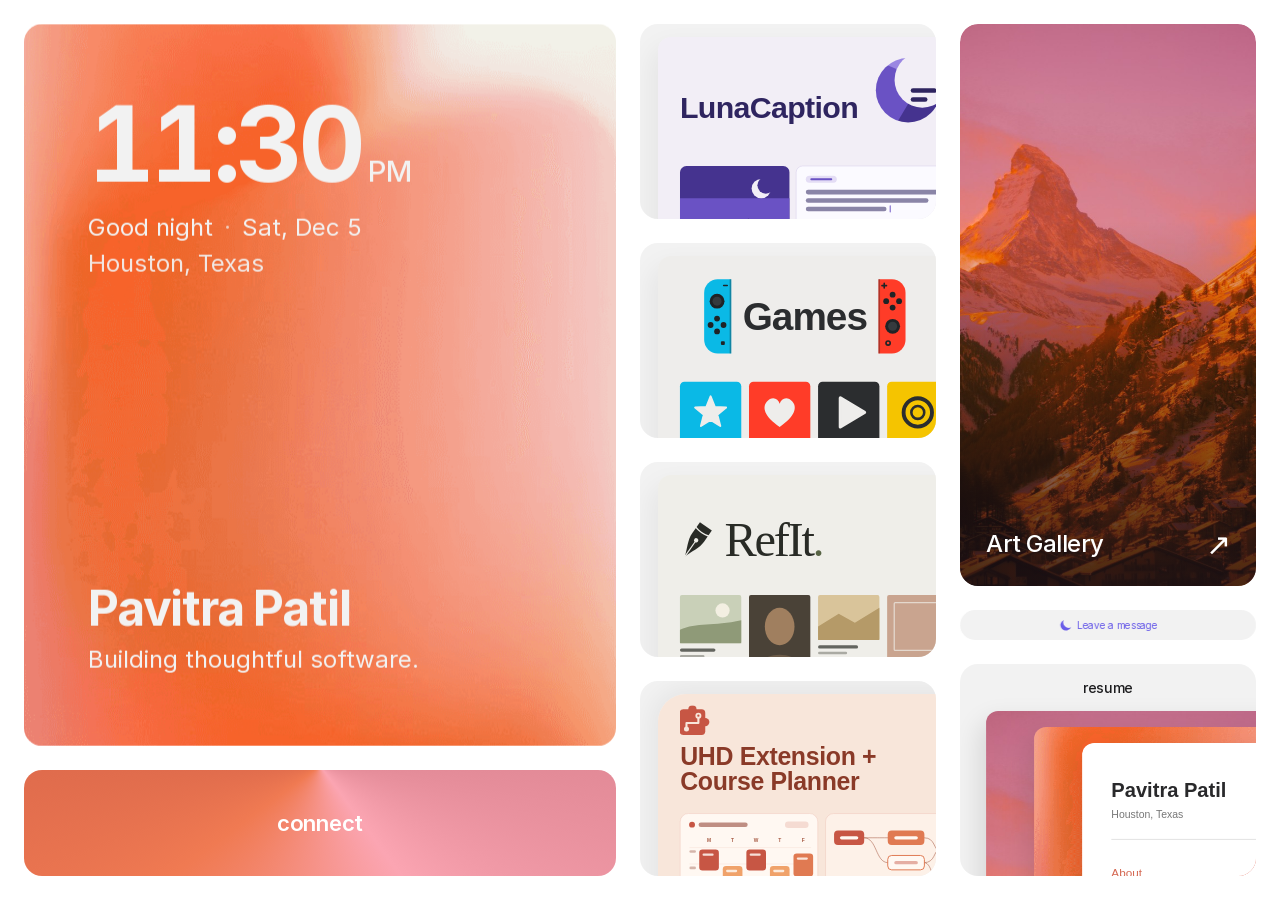
==== commit 52626bbb: "Load hover states via script tag so links work from file:// fetch('hover-states.json') is blocked wh" ====
--- a/pavitra/index.html
+++ b/pavitra/index.html
@@ -62,5 +62,5 @@
 
 
 
-</template><script src="entrance.js"></script><script src="app.js"></script>
+</template><script src="entrance.js"></script><script src="hover-states.js"></script><script src="app.js"></script>
 </body></html>
--- a/pavitra/styles.css
+++ b/pavitra/styles.css
@@ -1616,3 +1616,113 @@
  .gallery-footer{margin-top:100px;padding-bottom:60px}.gallery-footer>p{font-size:16px;line-height:24px}
 }
 @media(prefers-reduced-motion:reduce){.gallery-tile img,.gallery-tile-arrow{transition:none}.gallery-tile:hover img,.gallery-tile:focus-visible img,.gallery-tile:hover .gallery-tile-arrow,.gallery-tile:focus-visible .gallery-tile-arrow{transform:none}}
+/* Project pages: share the About page menu, type and footer. --accent is set per page. */
+.project-page{--accent:#c75644}
+.project-content{width:min(880px,calc(100% - 100px));margin:0 auto;padding:140px 0 0}
+.project-header h1{font:600 64px/1.05 Inter,Arial,sans-serif;letter-spacing:-.04em;color:#111;margin:0 0 20px}
+.project-lede{font:300 24px/36px Inter,Arial,sans-serif;color:#666;margin:0;max-width:720px}
+.project-links{display:flex;flex-wrap:wrap;gap:12px;margin-top:32px}
+.project-button{display:inline-flex;align-items:center;gap:8px;min-height:48px;padding:0 22px;border-radius:999px;background:#111;color:#fff;text-decoration:none;font:500 16px/1 Inter,Arial,sans-serif}
+.project-button.secondary{background:#f2f1ef;color:#111}
+.project-button:hover{background:var(--accent);color:#fff}
+.project-cover{display:block;width:100%;height:auto;border-radius:28px;margin-top:64px;box-shadow:0 16px 40px rgba(0,0,0,.06)}
+.project-facts{display:grid;grid-template-columns:repeat(3,minmax(0,1fr));gap:24px;margin:56px 0 0;padding:28px 0;border-top:1px solid #ececec;border-bottom:1px solid #ececec}
+.project-facts dt{font:500 13px/18px Inter,Arial,sans-serif;letter-spacing:.08em;text-transform:uppercase;color:#8a8a8a}
+.project-facts dd{margin:6px 0 0;font:400 18px/26px Inter,Arial,sans-serif;color:#222}
+.project-section{margin-top:96px}
+.project-section h2{font:400 40px/50px Inter,Arial,sans-serif;letter-spacing:-1.5px;color:#111;margin:0 0 20px}
+.project-section h3{font:500 26px/34px Inter,Arial,sans-serif;letter-spacing:-.5px;color:#111;margin:0}
+.project-section p,.project-list li,.project-steps li{font:300 20px/32px Inter,Arial,sans-serif;color:#555}
+.project-section p{margin:0 0 20px}
+.project-section code{font:400 .9em/1 Consolas,monospace;background:#f4f3f1;border-radius:6px;padding:2px 6px;color:#333}
+.project-list,.project-steps{margin:0 0 20px;padding:0;display:grid;gap:12px}
+.project-list{list-style:none}
+.project-list li{position:relative;padding-left:28px}
+.project-list li:before{content:'';position:absolute;left:4px;top:12px;width:8px;height:8px;border-radius:50%;background:var(--accent)}
+.project-steps{padding-left:28px}
+.project-steps li::marker{color:var(--accent);font-weight:600}
+.project-tags{display:flex;flex-wrap:wrap;gap:8px;margin:0;padding:0;list-style:none}
+.project-tags li{padding:6px 14px;border-radius:999px;background:#f4f3f1;font:400 15px/22px Inter,Arial,sans-serif;color:#333}
+.project-entry{padding:40px 0;border-top:1px solid #ececec}
+.project-entry:first-of-type{border-top:0;padding-top:8px}
+.project-entry-head{display:flex;flex-wrap:wrap;align-items:center;gap:12px;margin-bottom:16px}
+.status-badge{display:inline-flex;align-items:center;min-height:28px;padding:0 12px;border-radius:999px;font:500 13px/1 Inter,Arial,sans-serif;background:#eef4e8;color:#3f5a26}
+.status-badge.wip{background:#fff1d6;color:#7a4b00}
+.project-table{width:100%;border-collapse:collapse;margin:8px 0 24px;font:400 16px/24px Inter,Arial,sans-serif;color:#333}
+.project-table th,.project-table td{padding:10px 12px;border-bottom:1px solid #ececec;text-align:left}
+.project-table th{font-weight:500;color:#8a8a8a;font-size:13px;letter-spacing:.06em;text-transform:uppercase}
+.project-table td:not(:first-child),.project-table th:not(:first-child){text-align:right;font-variant-numeric:tabular-nums}
+.project-pager{display:flex;justify-content:space-between;gap:16px;margin-top:120px;padding-top:28px;border-top:1px solid #ececec}
+.project-pager a{display:flex;flex-direction:column;gap:4px;min-height:44px;color:#111;text-decoration:none;font:400 20px/28px Inter,Arial,sans-serif}
+.project-pager a span{font:500 13px/18px Inter,Arial,sans-serif;letter-spacing:.08em;text-transform:uppercase;color:#8a8a8a}
+.project-pager a:last-child{text-align:right;margin-left:auto}
+.project-pager a:hover{color:var(--accent)}
+.refit-page .project-header h1{font-family:Georgia,'Times New Roman',serif;font-weight:400;letter-spacing:-.03em}
+@media(min-width:810px) and (max-width:1199px){.project-header h1{font-size:56px}}
+@media(max-width:809px){
+ .project-content{width:calc(100% - 40px);padding-top:110px}
+ .project-header h1{font-size:44px}
+ .project-lede{font-size:20px;line-height:30px}
+ .project-cover{margin-top:40px;border-radius:18px}
+ .project-facts{grid-template-columns:1fr;gap:16px;margin-top:40px}
+ .project-section{margin-top:64px}
+ .project-section h2{font-size:32px;line-height:40px}
+ .project-section h3{font-size:22px;line-height:30px}
+ .project-section p,.project-list li,.project-steps li{font-size:18px;line-height:28px}
+ .project-table{font-size:14px}.project-table th,.project-table td{padding:8px 6px}
+ .project-pager{margin-top:80px}
+ .project-pager a{font-size:17px;line-height:24px}
+}
+.visually-hidden{position:absolute!important;width:1px;height:1px;margin:-1px;padding:0;overflow:hidden;clip:rect(0 0 0 0);white-space:nowrap;border:0}
+.project-table tbody th{font-size:inherit;font-weight:500;letter-spacing:0;text-transform:none;color:#222}
+/* Playable Gomoku */
+.gomoku-content{width:min(1040px,calc(100% - 100px))}
+.gomoku-back{margin:0 0 16px}
+.gomoku-back a{display:inline-flex;align-items:center;gap:6px;min-height:44px;color:#666;text-decoration:none;font:400 16px/1 Inter,Arial,sans-serif}
+.gomoku-back a:hover{color:var(--accent)}
+.gomoku-layout{display:grid;grid-template-columns:minmax(0,1fr) 320px;gap:32px;align-items:start;margin-top:48px}
+.gomoku-board-wrap{background:#efede5;border-radius:24px;padding:14px}
+.gomoku-board{display:block;width:100%;aspect-ratio:1;border-radius:14px;cursor:pointer;touch-action:manipulation}
+.gomoku-board:focus-visible{outline:3px solid var(--accent);outline-offset:4px}
+.gomoku-panel{display:grid;gap:22px}
+.gomoku-status{margin:0;font:600 28px/34px Inter,Arial,sans-serif;letter-spacing:-.02em;color:#1e312e}
+.gomoku-status[data-state="thinking"]{color:#25644f}
+.gomoku-status[data-state="loss"]{color:#9d3c34}
+.gomoku-last{margin:-14px 0 0;font:400 15px/22px Inter,Arial,sans-serif;color:#667469}
+.gomoku-choice{margin:0;padding:0;border:0;display:flex;flex-wrap:wrap;gap:8px}
+.gomoku-choice legend{padding:0;margin-bottom:8px;font:500 13px/18px Inter,Arial,sans-serif;letter-spacing:.08em;text-transform:uppercase;color:#8a8a8a}
+.gomoku-choice label{position:relative;flex:1 1 auto}
+.gomoku-choice input{position:absolute;opacity:0;inset:0;margin:0;cursor:pointer}
+.gomoku-choice span{display:flex;align-items:center;justify-content:center;min-height:44px;padding:0 14px;border-radius:12px;background:#f2f1ef;font:500 15px/1.2 Inter,Arial,sans-serif;color:#333;text-align:center}
+.gomoku-choice input:checked+span{background:var(--accent);color:#fff}
+.gomoku-choice input:focus-visible+span{outline:3px solid var(--accent);outline-offset:2px}
+.gomoku-buttons{display:grid;grid-template-columns:1fr 1fr;gap:10px}
+.gomoku-buttons .project-button{justify-content:center;border:0;cursor:pointer;padding:0 14px}
+.gomoku-buttons .project-button:disabled{opacity:.45;cursor:not-allowed}
+.gomoku-buttons .project-button:disabled:hover{background:#f2f1ef;color:#111}
+.gomoku-content kbd{font:500 12px/1 Inter,Arial,sans-serif;padding:3px 6px;border-radius:5px;background:rgba(0,0,0,.08)}
+.gomoku-buttons .project-button:not(.secondary) kbd{background:rgba(255,255,255,.2)}
+.gomoku-ai{padding:20px;border-radius:18px;background:#e7eee3}
+.gomoku-ai h2,.gomoku-ai h4{margin:0 0 8px;font:500 13px/18px Inter,Arial,sans-serif;letter-spacing:.08em;text-transform:uppercase;color:#25644f}
+.gomoku-reason{margin:0 0 8px;font:500 18px/26px Inter,Arial,sans-serif;color:#1e312e}
+.gomoku-stats{margin:0;font:400 14px/21px Inter,Arial,sans-serif;color:#667469;font-variant-numeric:tabular-nums}
+@media(max-width:899px){
+ .gomoku-content{width:calc(100% - 40px)}
+ .gomoku-layout{grid-template-columns:1fr;gap:24px;margin-top:32px}
+ .gomoku-board-wrap{padding:8px;border-radius:18px}
+ .gomoku-status{font-size:24px;line-height:30px}
+}
+.gomoku-game{margin:32px 0 40px}
+.gomoku-game .gomoku-layout{margin-top:0;grid-template-columns:minmax(0,1fr) 300px;gap:28px}
+.gomoku-note{margin:16px 0 0!important;font:400 15px/23px Inter,Arial,sans-serif!important;color:#777!important}
+.gomoku-game kbd{font:500 12px/1 Inter,Arial,sans-serif;padding:3px 6px;border-radius:5px;background:rgba(0,0,0,.08)}
+.gomoku-game .gomoku-buttons .project-button:not(.secondary) kbd{background:rgba(255,255,255,.2)}
+@media(max-width:899px){.gomoku-game .gomoku-layout{grid-template-columns:1fr;gap:24px}}
+/* Inside project sections, keep the game panel's own type (project-section p would override it). */
+.gomoku-game p.gomoku-status{margin:0;font:600 28px/34px Inter,Arial,sans-serif;letter-spacing:-.02em;color:#1e312e}
+.gomoku-game p.gomoku-status[data-state="thinking"]{color:#25644f}
+.gomoku-game p.gomoku-status[data-state="loss"]{color:#9d3c34}
+.gomoku-game p.gomoku-last{margin:-14px 0 0;font:400 15px/22px Inter,Arial,sans-serif;color:#667469}
+.gomoku-game p.gomoku-reason{margin:0 0 8px;font:500 18px/26px Inter,Arial,sans-serif;color:#1e312e}
+.gomoku-game p.gomoku-stats{margin:0;font:400 14px/21px Inter,Arial,sans-serif;color:#667469}
+@media(max-width:899px){.gomoku-game p.gomoku-status{font-size:24px;line-height:30px}}
